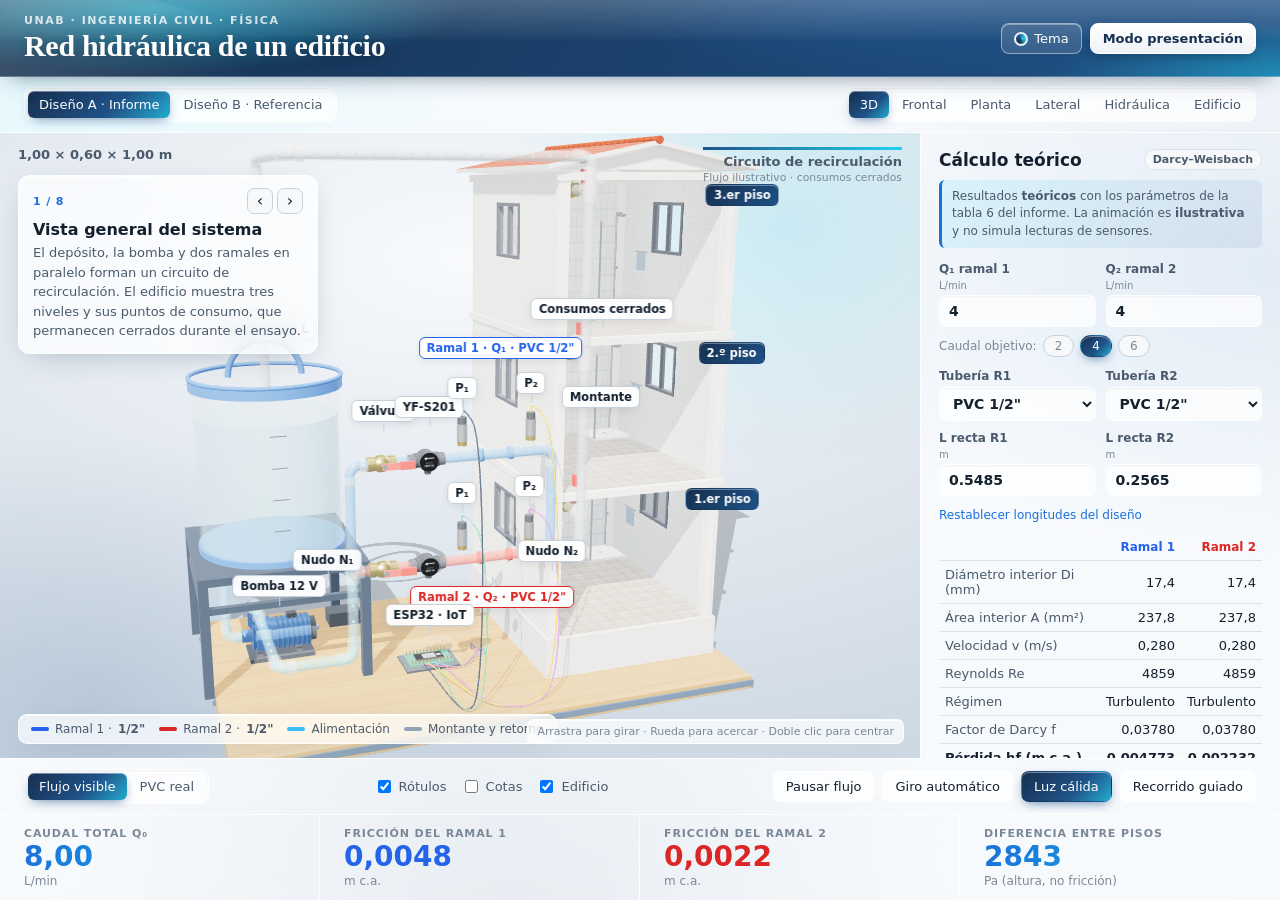
==== maqueta-hidraulica/index.html @ 1592d92a "Maqueta hidráulica 3D: red de edificio con dos ramales, paletas y modo presentación Co-Authored-By: " ====
<!doctype html>
<html lang="es" data-theme="light" data-palette="azul">
<head>
<meta charset="utf-8">
<meta name="viewport" content="width=device-width, initial-scale=1">
<title>Red hidráulica del edificio</title>
<meta name="description" content="Maqueta 3D interactiva de una red hidráulica de edificio de tres pisos con monitoreo IoT de presión y caudal. Proyecto de Física, Ingeniería Civil, Universidad Nacional de Barranca.">
<style>:root{
  --navy:#16304f; --navy-2:#1f3f66; --ink:#14202e; --ink-2:#4a5a6c; --ink-3:#7b8898;
  --bg:#eef2f6; --surface:#ffffff; --surface-2:#f6f8fa; --line:#dbe2ea; --line-2:#c7d1dc;
  --accent:#1d6fd8; --r1:#2563eb; --r2:#dc2626; --al:#38bdf8; --rt:#94a3b8;
  --warn:#b45309; --warn-bg:#fff4e0; --ok:#15803d;
  --stage-a:#f7f9fb; --stage-b:#dfe7ef;
  --label-bg:rgba(255,255,255,.94); --label-ink:#14202e; --shadow:0 6px 22px rgba(20,32,46,.10);
  --font: "Segoe UI", system-ui, -apple-system, Roboto, "Helvetica Neue", Arial, sans-serif;
  --serif: Georgia, "Times New Roman", serif;
}
:root[data-theme="dark"]{
  --navy:#0b1729; --navy-2:#132640; --ink:#e7eef6; --ink-2:#a9b8c8; --ink-3:#7d8ea2;
  --bg:#0c1420; --surface:#121d2c; --surface-2:#0f1926; --line:#22324a; --line-2:#2d4060;
  --accent:#5aa2ff; --r1:#4f8dff; --r2:#ff5a5f; --al:#5fd0ff; --rt:#9fb0c4;
  --warn:#fbbf24; --warn-bg:#2a2210; --ok:#4ade80;
  --stage-a:#1a2a40; --stage-b:#070d16;
  --label-bg:rgba(15,25,38,.92); --label-ink:#e7eef6; --shadow:0 6px 22px rgba(0,0,0,.45);
}
/* Paletas: p1/p2 = degradado del encabezado; pa/pd = acento en claro/oscuro */
:root{--p1:#16304f;--p2:#1f5288;--p3:#22d3ee;--pa:#1d6fd8;--pd:#5aa2ff}
:root[data-palette="oceano"]{--p3:#2dd4bf;--p1:#0b3a5b;--p2:#0e7f95;--pa:#0e7490;--pd:#38c6dd}
:root[data-palette="glaciar"]{--p3:#67e8f9;--p1:#1e3a8a;--p2:#0ea5e9;--pa:#0284c7;--pd:#7dd3fc}
:root[data-palette="indigo"]{--p3:#a855f7;--p1:#1e1b4b;--p2:#4f46e5;--pa:#4f46e5;--pd:#a5b4fc}
:root[data-palette="morado"]{--p3:#ec4899;--p1:#3b0764;--p2:#7e22ce;--pa:#7e22ce;--pd:#d8b4fe}
:root[data-palette="rosado"]{--p3:#fb7185;--p1:#831843;--p2:#db2777;--pa:#db2777;--pd:#f9a8d4}
:root[data-palette="carmesi"]{--p3:#f97316;--p1:#5f0f1a;--p2:#c0263d;--pa:#be123c;--pd:#fb7185}
:root[data-palette="grafito"]{--p3:#94a3b8;--p1:#1f2937;--p2:#475569;--pa:#475569;--pd:#cbd5e1}
:root{--navy:var(--p1);--navy-2:var(--p1);--accent:var(--pa);--hdr:linear-gradient(115deg,var(--p1) 0%,var(--p2) 100%);
  --stage-a:#f8fafc;--stage-b:color-mix(in srgb,var(--p2) 13%,#e6ebf0)}
:root[data-theme="dark"]{--navy:color-mix(in srgb,var(--p1) 70%,#050a12);--navy-2:color-mix(in srgb,var(--p2) 55%,#0b1424);--accent:var(--pd);
  --hdr:linear-gradient(115deg,color-mix(in srgb,var(--p1) 75%,#04080f) 0%,color-mix(in srgb,var(--p2) 55%,#04080f) 100%);
  --stage-a:color-mix(in srgb,var(--p2) 22%,#16233a);--stage-b:#060b14}
.top{background:var(--hdr)!important}
.theme-wrap{position:relative}
.sw-dot{width:14px;height:14px;border-radius:50%;background:var(--hdr);border:2px solid #fff;display:inline-block}
.theme-pop{position:absolute;right:0;top:calc(100% + 8px);width:290px;background:var(--surface);color:var(--ink);border:1px solid var(--line);border-radius:12px;padding:12px;box-shadow:var(--shadow);z-index:50}
.theme-pop[hidden]{display:none}
.tp-title{font-size:11px;font-weight:700;letter-spacing:.08em;text-transform:uppercase;color:var(--ink-3);margin:2px 0 6px}
.theme-pop .seg{margin-bottom:12px}
.pal-grid{display:grid;grid-template-columns:1fr 1fr;gap:6px}
.pal-grid button{display:flex;align-items:center;gap:8px;border:1px solid var(--line);background:var(--surface-2);border-radius:8px;padding:6px 8px;font-size:12.5px;text-align:left;color:var(--ink)}
.pal-grid button.on{border-color:var(--accent);box-shadow:0 0 0 1px var(--accent)}
.pal-grid i{width:22px;height:22px;border-radius:50%;flex:none}
.pal-grid [data-pal=azul] i{background:linear-gradient(135deg,#16304f,#1f5288)}
.pal-grid [data-pal=oceano] i{background:linear-gradient(135deg,#0b3a5b,#0e7f95)}
.pal-grid [data-pal=glaciar] i{background:linear-gradient(135deg,#1e3a8a,#0ea5e9)}
.pal-grid [data-pal=indigo] i{background:linear-gradient(135deg,#1e1b4b,#4f46e5)}
.pal-grid [data-pal=morado] i{background:linear-gradient(135deg,#3b0764,#7e22ce)}
.pal-grid [data-pal=rosado] i{background:linear-gradient(135deg,#831843,#db2777)}
.pal-grid [data-pal=carmesi] i{background:linear-gradient(135deg,#5f0f1a,#c0263d)}
.pal-grid [data-pal=grafito] i{background:linear-gradient(135deg,#1f2937,#475569)}
/* barra flotante del modo presentación */
.pbar{display:none;position:absolute;left:50%;bottom:16px;transform:translateX(-50%);z-index:6;background:var(--label-bg);border:1px solid var(--line);border-radius:12px;padding:6px;gap:4px;align-items:center;box-shadow:var(--shadow);backdrop-filter:blur(6px);white-space:nowrap}
.pbar button{border:0;background:transparent;border-radius:8px;padding:7px 11px;font-size:13.5px;font-weight:600;color:var(--ink-2)}
.pbar button:hover{background:var(--surface-2)}
.pbar button.on{background:var(--navy-2);color:#fff}
.pdiv{width:1px;height:22px;background:var(--line-2);margin:0 4px}
.pstat{font-size:13px;color:var(--ink-2);padding:0 6px} .pstat b{color:var(--accent);font-variant-numeric:tabular-nums}
.pstat.r1 b{color:var(--r1)} .pstat.r2 b{color:var(--r2)}
*{box-sizing:border-box}
html,body{margin:0;height:100%}
body{background:var(--bg);color:var(--ink);font-family:var(--font);font-size:14px;
  display:grid;grid-template-rows:auto auto 1fr auto auto;min-height:100vh;overflow-x:hidden}
button{font:inherit;color:inherit;cursor:pointer}
.top{background:var(--navy);color:#fff;display:flex;align-items:center;justify-content:space-between;padding:14px 24px;gap:12px}
.kicker{font-size:11px;letter-spacing:.14em;text-transform:uppercase;opacity:.8;font-weight:600}
.top h1{margin:2px 0 0;font-family:var(--serif);font-weight:600;font-size:clamp(20px,2.6vw,30px);letter-spacing:-.01em}
.top-actions{display:flex;gap:8px;align-items:center}
.btn{border:1px solid var(--line-2);background:var(--surface);border-radius:8px;padding:7px 12px;font-size:13px;font-weight:500;display:inline-flex;gap:6px;align-items:center;white-space:nowrap}
.btn:hover{border-color:var(--accent)}
.btn.on{background:var(--navy-2);color:#fff;border-color:var(--navy-2)}
.btn.light{background:#fff;color:var(--navy);border-color:#fff;font-weight:600}
.btn.ghost{background:transparent;color:#fff;border-color:rgba(255,255,255,.35)}
.ico{width:16px;height:16px;fill:none;stroke:currentColor;stroke-width:1.8;stroke-linecap:round}
:root[data-theme="light"] .ico.moon{display:none} :root[data-theme="dark"] .ico.sun{display:none}
.bar{display:flex;justify-content:space-between;align-items:center;gap:12px;padding:10px 24px;background:var(--surface);border-bottom:1px solid var(--line);flex-wrap:wrap}
.seg{display:inline-flex;background:var(--surface-2);border:1px solid var(--line);border-radius:9px;padding:3px;gap:2px;flex-wrap:wrap}
.seg button{border:0;background:transparent;padding:6px 11px;border-radius:6px;font-size:13px;color:var(--ink-2);font-weight:500}
.seg button.on{background:var(--navy-2);color:#fff;box-shadow:0 1px 3px rgba(0,0,0,.15)}
:root[data-theme="dark"] .seg button.on{background:var(--accent);color:#06101d}
.layout{display:grid;grid-template-columns:1fr 360px;min-height:0}
.stage{position:relative;min-height:520px;background:radial-gradient(120% 90% at 50% 20%,var(--stage-a),var(--stage-b));overflow:hidden}
.stage canvas{display:block;width:100%;height:100%;position:absolute;inset:0}
.dims{position:absolute;left:18px;top:14px;font-weight:600;font-size:13px;color:var(--ink-2);z-index:3}
.tour{position:absolute;left:18px;top:42px;width:300px;background:var(--surface);border:1px solid var(--line);border-radius:12px;padding:12px 14px;box-shadow:var(--shadow);z-index:4}
.tour.hidden{display:none}
.tour-head{display:flex;justify-content:space-between;align-items:center}
.tour-step{font-size:11px;font-weight:700;letter-spacing:.08em;color:var(--accent)}
.tour-nav{display:flex;gap:4px}
.icon-btn{width:26px;height:26px;border-radius:7px;border:1px solid var(--line-2);background:var(--surface-2);font-size:16px;line-height:1}
.tour h3{margin:6px 0 4px;font-size:16px;color:var(--ink)}
.tour p{margin:0;color:var(--ink-2);font-size:13px;line-height:1.5}
.legend{position:absolute;left:18px;bottom:14px;display:flex;gap:14px;flex-wrap:wrap;background:var(--label-bg);border:1px solid var(--line);padding:7px 12px;border-radius:9px;font-size:12px;color:var(--ink-2);z-index:3}
.legend span{display:inline-flex;align-items:center;gap:6px}
.sw{width:18px;height:4px;border-radius:2px;display:inline-block}
.sw.r1{background:var(--r1)} .sw.r2{background:var(--r2)} .sw.al{background:var(--al)} .sw.rt{background:var(--rt)}
.hint{position:absolute;right:16px;bottom:14px;font-size:11px;color:var(--ink-3);background:var(--label-bg);padding:5px 9px;border-radius:7px;border:1px solid var(--line);z-index:3}
.flowtag{position:absolute;right:18px;top:14px;text-align:right;font-weight:600;font-size:13px;color:var(--ink-2);z-index:3;border-top:3px solid var(--al);padding-top:4px}
.flowtag small{font-weight:400;color:var(--ink-3)}
.labels{position:absolute;inset:0;pointer-events:none;z-index:2}
.lab{position:absolute;transform:translate(-50%,-100%);background:var(--label-bg);color:var(--label-ink);border:1px solid var(--line-2);border-radius:6px;padding:3px 7px;font-size:11.5px;font-weight:600;white-space:nowrap;box-shadow:0 2px 8px rgba(0,0,0,.08);transition:opacity .2s}
.lab::after{content:"";position:absolute;left:50%;top:100%;width:1px;height:10px;background:var(--line-2)}
.lab.below{transform:translate(-50%,0)}
.lab.below::after{top:auto;bottom:100%}
.lab.r1{border-color:var(--r1);color:var(--r1)} .lab.r2{border-color:var(--r2);color:var(--r2)}
.lab.floor{background:var(--navy-2);color:#fff;border-color:var(--navy-2);transform:translate(-50%,-50%)}
.lab.floor::after,.lab.cota::after{display:none}
.lab.cota{background:transparent;border:0;box-shadow:none;color:var(--ink);font-weight:700;transform:translate(-50%,-50%);text-shadow:0 0 3px var(--stage-a),0 0 3px var(--stage-a)}
.lab.hi{outline:2px solid var(--accent);outline-offset:2px;z-index:5}
.labels.off .lab:not(.cota){opacity:0}
.panel{background:var(--surface);border-left:1px solid var(--line);padding:16px 18px;overflow:auto;max-height:calc(100vh - 120px)}
.panel-head{display:flex;justify-content:space-between;align-items:center}
.panel h2{margin:0;font-size:17px}
.badge{font-size:11px;font-weight:700;background:var(--surface-2);border:1px solid var(--line);padding:3px 8px;border-radius:20px;color:var(--ink-2)}
.disclaimer{font-size:12px;color:var(--ink-2);background:var(--surface-2);border-left:3px solid var(--accent);padding:8px 10px;border-radius:6px;margin:10px 0 14px;line-height:1.45}
.field-row{display:grid;grid-template-columns:1fr 1fr;gap:10px;margin-bottom:10px}
.field-row label{display:flex;flex-direction:column;gap:4px;font-size:12px;font-weight:600;color:var(--ink-2)}
.field-row small{font-weight:400;color:var(--ink-3)}
input[type=number],select{font:inherit;font-size:14px;padding:7px 9px;border-radius:7px;border:1px solid var(--line-2);background:var(--surface-2);color:var(--ink);width:100%}
.chips{display:flex;gap:6px;align-items:center;margin:-2px 0 12px;font-size:12px;color:var(--ink-3);flex-wrap:wrap}
.chips button{border:1px solid var(--line-2);background:var(--surface-2);border-radius:20px;padding:3px 11px;font-size:12px}
.chips button.on{background:var(--navy-2);color:#fff;border-color:var(--navy-2)}
.linkbtn{border:0;background:none;color:var(--accent);font-size:12px;padding:0;margin:-2px 0 12px}
table.res{width:100%;border-collapse:collapse;font-size:13px;font-variant-numeric:tabular-nums}
table.res th,table.res td{padding:6px 6px;border-bottom:1px solid var(--line);text-align:right}
table.res th:first-child,table.res td:first-child{text-align:left;color:var(--ink-2);font-weight:500}
table.res thead th{font-size:12px}
.c-r1{color:var(--r1)} .c-r2{color:var(--r2)}
table.res tr.key td{font-weight:700;color:var(--ink)}
table.res tr.key td:first-child{color:var(--ink)}
.notes{margin-top:10px;display:flex;flex-direction:column;gap:6px}
.note{font-size:12px;line-height:1.45;padding:7px 9px;border-radius:7px;background:var(--surface-2);color:var(--ink-2)}
.note.warn{background:var(--warn-bg);color:var(--warn)}
.assume{margin-top:12px;font-size:12px;color:var(--ink-2)}
.assume summary{cursor:pointer;font-weight:600}
.assume ul{padding-left:18px;line-height:1.5}
.controls{display:flex;justify-content:space-between;align-items:center;gap:12px;padding:10px 24px;background:var(--surface);border-top:1px solid var(--line);flex-wrap:wrap}
.checks{display:flex;gap:14px;font-size:13px;color:var(--ink-2)}
.checks label{display:flex;align-items:center;gap:5px;cursor:pointer}
.btns{display:flex;gap:8px;flex-wrap:wrap}
.stats{display:grid;grid-template-columns:repeat(4,1fr);background:var(--surface);border-top:1px solid var(--line)}
.stat{padding:12px 24px;border-right:1px solid var(--line);display:flex;flex-direction:column}
.stat:last-child{border-right:0}
.stat .k{font-size:11px;letter-spacing:.08em;text-transform:uppercase;color:var(--ink-3);font-weight:600}
.stat .v{font-size:28px;font-weight:600;color:var(--accent);font-variant-numeric:tabular-nums;line-height:1.2}
.stat .v.r1{color:var(--r1)} .stat .v.r2{color:var(--r2)}
.stat .u{font-size:12px;color:var(--ink-3)}
/* Presentación: el 3D ocupa toda la pantalla bajo un encabezado delgado */
body.present{grid-template-rows:auto 1fr;height:100vh;min-height:0;overflow:hidden}
body.present .bar,body.present .panel,body.present .controls,body.present .stats,body.present .hint,body.present .dims{display:none}
body.present .top{padding:8px 20px}
body.present .top h1{font-size:20px}
body.present .layout{grid-template-columns:1fr;min-height:0;height:100%}
body.present .stage{min-height:0;height:100%}
body.present .pbar{display:flex}
body.present .legend{bottom:auto;top:14px;left:auto;right:18px;flex-direction:column;gap:6px}
body.present .flowtag{display:none}
body.present .tour{width:380px;top:16px}
body.present .tour h3{font-size:20px} body.present .tour p{font-size:15px}
body.present .lab{font-size:13px}
@media (max-width:980px){
  .layout{grid-template-columns:1fr}
  .stage{min-height:62vh}
  .panel{border-left:0;border-top:1px solid var(--line);max-height:none}
  .stats{grid-template-columns:repeat(2,1fr)}
  .stat:nth-child(2){border-right:0}
}
@media (max-width:900px){ body.present .pstat{display:none} }
@media (max-width:600px){
  body.present .pbar{left:16px;right:16px;transform:none;overflow-x:auto}
  body.present .legend{display:none}
  .theme-pop{right:-80px;width:270px}
  .top,.bar,.controls{padding-left:16px;padding-right:16px}
  .top{flex-wrap:wrap}
  .lbl-theme{display:none}
  .tour{width:auto;right:16px;left:16px;top:38px}
  .tour p{font-size:12px}
  .hint,.flowtag{display:none}
  .legend{left:16px;right:16px;gap:8px}
  .stat{padding:10px 16px}
  .stat .v{font-size:22px}
  .seg button{padding:6px 8px}
}

/* ===== Acabado brillante tipo vidrio ===== */
:root{--glass:rgba(255,255,255,.58);--glass-2:rgba(255,255,255,.72);--glass-line:rgba(255,255,255,.75);--glass-hi:inset 0 1px 0 rgba(255,255,255,.85),0 8px 30px -12px color-mix(in srgb,var(--p1) 35%,transparent)}
:root[data-theme="dark"]{--glass:rgba(16,26,42,.55);--glass-2:rgba(20,32,52,.7);--glass-line:rgba(255,255,255,.10);--glass-hi:inset 0 1px 0 rgba(255,255,255,.09),0 10px 34px -14px rgba(0,0,0,.7)}
body{background:
  radial-gradient(60% 50% at 0% 0%,color-mix(in srgb,var(--p3) 22%,transparent),transparent 70%),
  radial-gradient(55% 45% at 100% 30%,color-mix(in srgb,var(--p2) 22%,transparent),transparent 70%),
  radial-gradient(50% 50% at 40% 100%,color-mix(in srgb,var(--p1) 16%,transparent),transparent 70%),
  var(--bg);background-attachment:fixed}
.top{position:relative;z-index:20;background:
  radial-gradient(40% 140% at 12% 10%,color-mix(in srgb,var(--p3) 60%,transparent),transparent 60%),
  radial-gradient(35% 160% at 70% 0%,color-mix(in srgb,var(--p2) 90%,transparent),transparent 65%),
  radial-gradient(30% 120% at 100% 100%,color-mix(in srgb,var(--p3) 45%,transparent),transparent 60%),
  linear-gradient(115deg,var(--p1),var(--p2))!important;
  box-shadow:inset 0 -1px 0 rgba(255,255,255,.25),0 6px 24px -10px color-mix(in srgb,var(--p1) 70%,transparent)}
.top-fx{position:absolute;inset:0;overflow:hidden;pointer-events:none;z-index:0}
.top-fx::before{content:"";position:absolute;inset:0;background:linear-gradient(180deg,rgba(255,255,255,.22),rgba(255,255,255,.04) 48%,transparent 52%);pointer-events:none}
.top-fx::after{content:"";position:absolute;top:-60%;left:-20%;width:40%;height:220%;background:linear-gradient(90deg,transparent,rgba(255,255,255,.16),transparent);transform:rotate(18deg);animation:sheen 9s ease-in-out infinite;pointer-events:none}
@keyframes sheen{0%,70%{left:-30%}100%{left:120%}}
@media (prefers-reduced-motion:reduce){.top-fx::after{animation:none;display:none}}
.top>*:not(.top-fx){position:relative;z-index:1}
.top h1{text-shadow:0 2px 12px rgba(0,0,0,.25)}
.btn.ghost{background:rgba(255,255,255,.12);border-color:rgba(255,255,255,.45);backdrop-filter:blur(8px);box-shadow:inset 0 1px 0 rgba(255,255,255,.35)}
.btn.light{background:linear-gradient(180deg,#fff,#eef2f7);box-shadow:inset 0 1px 0 #fff,0 4px 14px -4px rgba(0,0,0,.35);color:var(--p1)}
.bar,.controls,.stats,.panel{background:var(--glass)!important;backdrop-filter:blur(18px) saturate(170%);-webkit-backdrop-filter:blur(18px) saturate(170%);border-color:var(--glass-line)!important}
.stat{border-color:var(--glass-line)!important}
.seg{background:var(--glass-2);border-color:var(--glass-line);box-shadow:inset 0 1px 2px rgba(0,0,0,.06)}
.seg button.on,.btn.on,.chips button.on,.pbar button.on,:root[data-theme="dark"] .seg button.on{
  background:linear-gradient(135deg,var(--p1),var(--p2) 60%,color-mix(in srgb,var(--p3) 70%,var(--p2)));color:#fff;border-color:transparent;
  box-shadow:inset 0 1px 0 rgba(255,255,255,.4),0 4px 12px -4px color-mix(in srgb,var(--p2) 80%,transparent)}
.btn{background:var(--glass-2);border-color:var(--glass-line);box-shadow:inset 0 1px 0 rgba(255,255,255,.6)}
:root[data-theme="dark"] .btn{box-shadow:inset 0 1px 0 rgba(255,255,255,.08)}
.btn:hover{border-color:var(--accent)}
.stage{background:
  radial-gradient(45% 55% at 85% 15%,color-mix(in srgb,var(--p3) 16%,transparent),transparent 70%),
  radial-gradient(50% 60% at 10% 90%,color-mix(in srgb,var(--p2) 14%,transparent),transparent 70%),
  radial-gradient(120% 90% at 50% 20%,var(--stage-a),var(--stage-b))}
.tour,.legend,.hint,.pbar,.theme-pop{background:var(--glass-2)!important;backdrop-filter:blur(16px) saturate(170%);-webkit-backdrop-filter:blur(16px) saturate(170%);border-color:var(--glass-line)!important;box-shadow:var(--glass-hi)}
.lab{backdrop-filter:blur(8px);-webkit-backdrop-filter:blur(8px)}
.lab.floor{background:linear-gradient(135deg,var(--p1),var(--p2));border-color:transparent;box-shadow:inset 0 1px 0 rgba(255,255,255,.35)}
.disclaimer{background:linear-gradient(135deg,color-mix(in srgb,var(--p3) 12%,transparent),color-mix(in srgb,var(--p2) 8%,transparent));border-left-color:var(--accent)}
.stat .v:not(.r1):not(.r2){background:linear-gradient(120deg,var(--accent),color-mix(in srgb,var(--p3) 85%,var(--accent)));-webkit-background-clip:text;background-clip:text;color:transparent}
.flowtag{border-top:3px solid transparent;border-image:linear-gradient(90deg,var(--p2),var(--p3)) 1}
input[type=number],select{background:var(--glass-2);border-color:var(--glass-line);box-shadow:inset 0 1px 2px rgba(0,0,0,.05)}
input[type=number]:focus,select:focus{outline:2px solid color-mix(in srgb,var(--accent) 60%,transparent);outline-offset:1px}
.sw-dot{background:conic-gradient(from 200deg,var(--p1),var(--p2),var(--p3),var(--p1));border-color:rgba(255,255,255,.9)}
.pal-grid i{box-shadow:inset 0 2px 3px rgba(255,255,255,.45),0 2px 6px rgba(0,0,0,.2)}
.pal-grid [data-pal=azul] i{background:linear-gradient(135deg,#16304f,#1f5288 55%,#22d3ee)}
.pal-grid [data-pal=oceano] i{background:linear-gradient(135deg,#0b3a5b,#0e7f95 55%,#2dd4bf)}
.pal-grid [data-pal=glaciar] i{background:linear-gradient(135deg,#1e3a8a,#0ea5e9 55%,#67e8f9)}
.pal-grid [data-pal=indigo] i{background:linear-gradient(135deg,#1e1b4b,#4f46e5 55%,#a855f7)}
.pal-grid [data-pal=morado] i{background:linear-gradient(135deg,#3b0764,#7e22ce 55%,#ec4899)}
.pal-grid [data-pal=rosado] i{background:linear-gradient(135deg,#831843,#db2777 55%,#fb7185)}
.pal-grid [data-pal=carmesi] i{background:linear-gradient(135deg,#5f0f1a,#c0263d 55%,#f97316)}
.pal-grid [data-pal=grafito] i{background:linear-gradient(135deg,#1f2937,#475569 55%,#94a3b8)}
</style>
</head>
<body>
<header class="top">
  <div class="top-fx"></div>
  <div class="brand">
    <div class="kicker">UNAB · Ingeniería Civil · Física</div>
    <h1>Red hidráulica de un edificio</h1>
  </div>
  <div class="top-actions">
    <div class="theme-wrap">
      <button id="btnTheme" class="btn ghost" aria-haspopup="true" aria-expanded="false" title="Tema y paleta de colores">
        <span class="sw-dot"></span><span class="lbl-theme">Tema</span>
      </button>
      <div class="theme-pop" id="themePop" hidden>
        <div class="tp-title">Modo</div>
        <div class="seg" id="segTheme">
          <button data-theme="light">Claro</button>
          <button data-theme="dark">Oscuro</button>
        </div>
        <div class="tp-title">Paleta de colores</div>
        <div class="pal-grid" id="palGrid">
          <button data-pal="azul"><i></i>Azul marino</button>
          <button data-pal="oceano"><i></i>Océano</button>
          <button data-pal="glaciar"><i></i>Glaciar</button>
          <button data-pal="indigo"><i></i>Índigo</button>
          <button data-pal="morado"><i></i>Morado</button>
          <button data-pal="rosado"><i></i>Rosado</button>
          <button data-pal="carmesi"><i></i>Carmesí</button>
          <button data-pal="grafito"><i></i>Grafito</button>
        </div>
      </div>
    </div>
    <button id="btnPresent" class="btn light">Modo presentación</button>
  </div>
</header>

<nav class="bar">
  <div class="seg" id="segDesign" role="tablist" aria-label="Diseño">
    <button data-design="A" class="on" title="Diseño del informe: ramales horizontales">Diseño A · Informe</button>
    <button data-design="B" title="Diseño de la imagen de referencia: ramales verticales">Diseño B · Referencia</button>
  </div>
  <div class="seg" id="segView" aria-label="Vistas">
    <button data-view="iso" class="on">3D</button>
    <button data-view="front">Frontal</button>
    <button data-view="top">Planta</button>
    <button data-view="side">Lateral</button>
    <button data-view="hyd">Hidráulica</button>
    <button data-view="bld">Edificio</button>
  </div>
</nav>

<main class="layout">
  <section class="stage" id="stage">
    <div class="dims" id="dims">1,00 × 0,60 × 1,00 m</div>
    <div class="tour" id="tour">
      <div class="tour-head">
        <span class="tour-step" id="tourStep">1 / 8</span>
        <div class="tour-nav">
          <button id="tourPrev" class="icon-btn" aria-label="Anterior">‹</button>
          <button id="tourNext" class="icon-btn" aria-label="Siguiente">›</button>
        </div>
      </div>
      <h3 id="tourTitle">Vista general</h3>
      <p id="tourText"></p>
    </div>
    <div class="legend" id="legend">
      <span><i class="sw r1"></i>Ramal 1 · <b id="lgR1">1/2"</b></span>
      <span><i class="sw r2"></i>Ramal 2 · <b id="lgR2">1/2"</b></span>
      <span><i class="sw al"></i>Alimentación</span>
      <span><i class="sw rt"></i>Montante y retorno</span>
    </div>
    <div class="hint">Arrastra para girar · Rueda para acercar · Doble clic para centrar</div>
    <div class="pbar" id="pbar">
      <button data-pv="iso">3D</button><button data-pv="hyd">Hidráulica</button><button data-pv="bld">Edificio</button>
      <span class="pdiv"></span>
      <button data-pc="btnPause" id="pPause">Pausar</button><button data-pc="btnRotate" id="pRotate">Giro</button><button data-pc="mode" id="pMode">PVC real</button>
      <span class="pdiv"></span>
      <span class="pstat">Q₀ <b id="pQ0">8,00</b> L/min</span><span class="pstat r1">hf R1 <b id="pH1">0,0048</b> m</span><span class="pstat r2">hf R2 <b id="pH2">0,0022</b> m</span>
    </div>
    <div class="labels" id="labels"></div>
    <div class="flowtag" id="flowtag">Circuito de recirculación<br><small>Flujo ilustrativo · consumos cerrados</small></div>
  </section>

  <aside class="panel" id="panel">
    <div class="panel-head">
      <h2>Cálculo teórico</h2>
      <span class="badge">Darcy–Weisbach</span>
    </div>
    <p class="disclaimer">Resultados <b>teóricos</b> con los parámetros de la tabla 6 del informe. La animación es <b>ilustrativa</b> y no simula lecturas de sensores.</p>

    <div class="field-row">
      <label>Q₁ ramal 1 <small>L/min</small><input type="number" id="inQ1" min="0" max="30" step="0.5" value="4"></label>
      <label>Q₂ ramal 2 <small>L/min</small><input type="number" id="inQ2" min="0" max="30" step="0.5" value="4"></label>
    </div>
    <div class="chips" id="chipsQ">
      <span>Caudal objetivo:</span>
      <button data-q="2">2</button><button data-q="4" class="on">4</button><button data-q="6">6</button>
    </div>

    <div class="field-row">
      <label>Tubería R1
        <select id="selD1"><option value="1/2">PVC 1/2"</option><option value="3/4">PVC 3/4"</option><option value="1">PVC 1"</option></select>
      </label>
      <label>Tubería R2
        <select id="selD2"><option value="1/2">PVC 1/2"</option><option value="3/4">PVC 3/4"</option><option value="1">PVC 1"</option></select>
      </label>
    </div>
    <div class="field-row">
      <label>L recta R1 <small>m</small><input type="number" id="inL1" min="0" step="0.0005" value="0.5485"></label>
      <label>L recta R2 <small>m</small><input type="number" id="inL2" min="0" step="0.0005" value="0.2565"></label>
    </div>
    <button class="linkbtn" id="btnResetL">Restablecer longitudes del diseño</button>

    <table class="res" id="resTable">
      <thead><tr><th></th><th class="c-r1">Ramal 1</th><th class="c-r2">Ramal 2</th></tr></thead>
      <tbody></tbody>
    </table>
    <div class="notes" id="notes"></div>

    <details class="assume">
      <summary>Supuestos del cálculo</summary>
      <ul>
        <li>Agua a 20 °C: ρ = 998,2 kg/m³, ν = 1,004 × 10⁻⁶ m²/s, g = 9,81 m/s².</li>
        <li>PVC clase 10: Di = De − 2e (1/2" = 17,4 mm; 3/4" = 22,9 mm; 1" = 29,4 mm). Provisional: medir el tubo comprado.</li>
        <li>Rugosidad absoluta ε = 0,0015 mm. f por Colebrook en régimen turbulento y 64/Re en laminar.</li>
        <li>Entre Re = 2300 y 4000 no se asigna un valor único de f (transición).</li>
        <li>Solo tramos rectos de PVC. Codos, tees, válvulas y caudalímetros añaden pérdidas locales que se tratarán con K.</li>
        <li>Los caudales son datos ingresados: el modelo no predice todavía el reparto entre ramales.</li>
      </ul>
    </details>
  </aside>
</main>

<footer class="controls" id="controls">
  <div class="seg" id="segMode">
    <button data-mode="glass" class="on">Flujo visible</button>
    <button data-mode="pvc">PVC real</button>
  </div>
  <div class="checks">
    <label><input type="checkbox" id="ckLabels" checked> Rótulos</label>
    <label><input type="checkbox" id="ckCotas"> Cotas</label>
    <label><input type="checkbox" id="ckBuilding" checked> Edificio</label>
  </div>
  <div class="btns">
    <button class="btn" id="btnPause">Pausar flujo</button>
    <button class="btn" id="btnRotate">Giro automático</button>
    <button class="btn on" id="btnLight">Luz cálida</button>
    <button class="btn" id="btnTour">Recorrido guiado</button>
  </div>
</footer>

<section class="stats" id="stats">
  <div class="stat"><span class="k">Caudal total Q₀</span><span class="v" id="stQ0">8,00</span><span class="u">L/min</span></div>
  <div class="stat"><span class="k">Fricción del ramal 1</span><span class="v r1" id="stH1">0,0048</span><span class="u">m c.a.</span></div>
  <div class="stat"><span class="k">Fricción del ramal 2</span><span class="v r2" id="stH2">0,0022</span><span class="u">m c.a.</span></div>
  <div class="stat"><span class="k">Diferencia entre pisos</span><span class="v" id="stHid">2843</span><span class="u">Pa (altura, no fricción)</span></div>
</section>

<script>/**
 * @license
 * Copyright 2010-2021 Three.js Authors
 * SPDX-License-Identifier: MIT
 */
!function(t,e){"object"==typeof exports&&"undefined"!=typeof module?e(exports):"function"==typeof define&&define.amd?define(["exports"],e):e((t="undefined"!=typeof globalThis?globalThis:t||self).THREE={})}(this,(function(t){"use strict";const e="128",n=100,i=300,r=301,s=302,a=303,o=304,l=306,c=307,h=1e3,u=1001,d=1002,p=1003,m=1004,f=1005,g=1006,v=1007,y=1008,x=1009,_=1012,w=1014,b=1015,M=1016,S=1020,T=1022,E=1023,A=1026,L=1027,R=33776,C=33777,P=33778,D=33779,I=35840,N=35841,B=35842,z=35843,F=37492,O=37496,H=2300,G=2301,U=2302,k=2400,V=2401,W=2402,j=2500,q=2501,X=3e3,Y=3001,Z=3007,J=3002,Q=3004,K=3005,$=3006,tt=7680,et=35044,nt=35048,it="300 es";class rt{addEventListener(t,e){void 0===this._listeners&&(this._listeners={});const n=this._listeners;void 0===n[t]&&(n[t]=[]),-1===n[t].indexOf(e)&&n[t].push(e)}hasEventListener(t,e){if(void 0===this._listeners)return!1;const n=this._listeners;return void 0!==n[t]&&-1!==n[t].indexOf(e)}removeEventListener(t,e){if(void 0===this._listeners)return;const n=this._listeners[t];if(void 0!==n){const t=n.indexOf(e);-1!==t&&n.splice(t,1)}}dispatchEvent(t){if(void 0===this._listeners)return;const e=this._listeners[t.type];if(void 0!==e){t.target=this;const n=e.slice(0);for(let e=0,i=n.length;e<i;e++)n[e].call(this,t);t.target=null}}}const st=[];for(let t=0;t<256;t++)st[t]=(t<16?"0":"")+t.toString(16);let at=1234567;const ot=Math.PI/180,lt=180/Math.PI;function ct(){const t=4294967295*Math.random()|0,e=4294967295*Math.random()|0,n=4294967295*Math.random()|0,i=4294967295*Math.random()|0;return(st[255&t]+st[t>>8&255]+st[t>>16&255]+st[t>>24&255]+"-"+st[255&e]+st[e>>8&255]+"-"+st[e>>16&15|64]+st[e>>24&255]+"-"+st[63&n|128]+st[n>>8&255]+"-"+st[n>>16&255]+st[n>>24&255]+st[255&i]+st[i>>8&255]+st[i>>16&255]+st[i>>24&255]).toUpperCase()}function ht(t,e,n){return Math.max(e,Math.min(n,t))}function ut(t,e){return(t%e+e)%e}function dt(t,e,n){return(1-n)*t+n*e}function pt(t){return 0==(t&t-1)&&0!==t}function mt(t){return Math.pow(2,Math.ceil(Math.log(t)/Math.LN2))}function ft(t){return Math.pow(2,Math.floor(Math.log(t)/Math.LN2))}var gt=Object.freeze({__proto__:null,DEG2RAD:ot,RAD2DEG:lt,generateUUID:ct,clamp:ht,euclideanModulo:ut,mapLinear:function(t,e,n,i,r){return i+(t-e)*(r-i)/(n-e)},inverseLerp:function(t,e,n){return t!==e?(n-t)/(e-t):0},lerp:dt,damp:function(t,e,n,i){return dt(t,e,1-Math.exp(-n*i))},pingpong:function(t,e=1){return e-Math.abs(ut(t,2*e)-e)},smoothstep:function(t,e,n){return t<=e?0:t>=n?1:(t=(t-e)/(n-e))*t*(3-2*t)},smootherstep:function(t,e,n){return t<=e?0:t>=n?1:(t=(t-e)/(n-e))*t*t*(t*(6*t-15)+10)},randInt:function(t,e){return t+Math.floor(Math.random()*(e-t+1))},randFloat:function(t,e){return t+Math.random()*(e-t)},randFloatSpread:function(t){return t*(.5-Math.random())},seededRandom:function(t){return void 0!==t&&(at=t%2147483647),at=16807*at%2147483647,(at-1)/2147483646},degToRad:function(t){return t*ot},radToDeg:function(t){return t*lt},isPowerOfTwo:pt,ceilPowerOfTwo:mt,floorPowerOfTwo:ft,setQuaternionFromProperEuler:function(t,e,n,i,r){const s=Math.cos,a=Math.sin,o=s(n/2),l=a(n/2),c=s((e+i)/2),h=a((e+i)/2),u=s((e-i)/2),d=a((e-i)/2),p=s((i-e)/2),m=a((i-e)/2);switch(r){case"XYX":t.set(o*h,l*u,l*d,o*c);break;case"YZY":t.set(l*d,o*h,l*u,o*c);break;case"ZXZ":t.set(l*u,l*d,o*h,o*c);break;case"XZX":t.set(o*h,l*m,l*p,o*c);break;case"YXY":t.set(l*p,o*h,l*m,o*c);break;case"ZYZ":t.set(l*m,l*p,o*h,o*c);break;default:console.warn("THREE.MathUtils: .setQuaternionFromProperEuler() encountered an unknown order: "+r)}}});class vt{constructor(t=0,e=0){this.x=t,this.y=e}get width(){return this.x}set width(t){this.x=t}get height(){return this.y}set height(t){this.y=t}set(t,e){return this.x=t,this.y=e,this}setScalar(t){return this.x=t,this.y=t,this}setX(t){return this.x=t,this}setY(t){return this.y=t,this}setComponent(t,e){switch(t){case 0:this.x=e;break;case 1:this.y=e;break;default:throw new Error("index is out of range: "+t)}return this}getComponent(t){switch(t){case 0:return this.x;case 1:return this.y;default:throw new Error("index is out of range: "+t)}}clone(){return new this.constructor(this.x,this.y)}copy(t){return this.x=t.x,this.y=t.y,this}add(t,e){return void 0!==e?(console.warn("THREE.Vector2: .add() now only accepts one argument. Use .addVectors( a, b ) instead."),this.addVectors(t,e)):(this.x+=t.x,this.y+=t.y,this)}addScalar(t){return this.x+=t,this.y+=t,this}addVectors(t,e){return this.x=t.x+e.x,this.y=t.y+e.y,this}addScaledVector(t,e){return this.x+=t.x*e,this.y+=t.y*e,this}sub(t,e){return void 0!==e?(console.warn("THREE.Vector2: .sub() now only accepts one argument. Use .subVectors( a, b ) instead."),this.subVectors(t,e)):(this.x-=t.x,this.y-=t.y,this)}subScalar(t){return this.x-=t,this.y-=t,this}subVectors(t,e){return this.x=t.x-e.x,this.y=t.y-e.y,this}multiply(t){return this.x*=t.x,this.y*=t.y,this}multiplyScalar(t){return this.x*=t,this.y*=t,this}divide(t){return this.x/=t.x,this.y/=t.y,this}divideScalar(t){return this.multiplyScalar(1/t)}applyMatrix3(t){const e=this.x,n=this.y,i=t.elements;return this.x=i[0]*e+i[3]*n+i[6],this.y=i[1]*e+i[4]*n+i[7],this}min(t){return this.x=Math.min(this.x,t.x),this.y=Math.min(this.y,t.y),this}max(t){return this.x=Math.max(this.x,t.x),this.y=Math.max(this.y,t.y),this}clamp(t,e){return this.x=Math.max(t.x,Math.min(e.x,this.x)),this.y=Math.max(t.y,Math.min(e.y,this.y)),this}clampScalar(t,e){return this.x=Math.max(t,Math.min(e,this.x)),this.y=Math.max(t,Math.min(e,this.y)),this}clampLength(t,e){const n=this.length();return this.divideScalar(n||1).multiplyScalar(Math.max(t,Math.min(e,n)))}floor(){return this.x=Math.floor(this.x),this.y=Math.floor(this.y),this}ceil(){return this.x=Math.ceil(this.x),this.y=Math.ceil(this.y),this}round(){return this.x=Math.round(this.x),this.y=Math.round(this.y),this}roundToZero(){return this.x=this.x<0?Math.ceil(this.x):Math.floor(this.x),this.y=this.y<0?Math.ceil(this.y):Math.floor(this.y),this}negate(){return this.x=-this.x,this.y=-this.y,this}dot(t){return this.x*t.x+this.y*t.y}cross(t){return this.x*t.y-this.y*t.x}lengthSq(){return this.x*this.x+this.y*this.y}length(){return Math.sqrt(this.x*this.x+this.y*this.y)}manhattanLength(){return Math.abs(this.x)+Math.abs(this.y)}normalize(){return this.divideScalar(this.length()||1)}angle(){return Math.atan2(-this.y,-this.x)+Math.PI}distanceTo(t){return Math.sqrt(this.distanceToSquared(t))}distanceToSquared(t){const e=this.x-t.x,n=this.y-t.y;return e*e+n*n}manhattanDistanceTo(t){return Math.abs(this.x-t.x)+Math.abs(this.y-t.y)}setLength(t){return this.normalize().multiplyScalar(t)}lerp(t,e){return this.x+=(t.x-this.x)*e,this.y+=(t.y-this.y)*e,this}lerpVectors(t,e,n){return this.x=t.x+(e.x-t.x)*n,this.y=t.y+(e.y-t.y)*n,this}equals(t){return t.x===this.x&&t.y===this.y}fromArray(t,e=0){return this.x=t[e],this.y=t[e+1],this}toArray(t=[],e=0){return t[e]=this.x,t[e+1]=this.y,t}fromBufferAttribute(t,e,n){return void 0!==n&&console.warn("THREE.Vector2: offset has been removed from .fromBufferAttribute()."),this.x=t.getX(e),this.y=t.getY(e),this}rotateAround(t,e){const n=Math.cos(e),i=Math.sin(e),r=this.x-t.x,s=this.y-t.y;return this.x=r*n-s*i+t.x,this.y=r*i+s*n+t.y,this}random(){return this.x=Math.random(),this.y=Math.random(),this}}vt.prototype.isVector2=!0;class yt{constructor(){this.elements=[1,0,0,0,1,0,0,0,1],arguments.length>0&&console.error("THREE.Matrix3: the constructor no longer reads arguments. use .set() instead.")}set(t,e,n,i,r,s,a,o,l){const c=this.elements;return c[0]=t,c[1]=i,c[2]=a,c[3]=e,c[4]=r,c[5]=o,c[6]=n,c[7]=s,c[8]=l,this}identity(){return this.set(1,0,0,0,1,0,0,0,1),this}copy(t){const e=this.elements,n=t.elements;return e[0]=n[0],e[1]=n[1],e[2]=n[2],e[3]=n[3],e[4]=n[4],e[5]=n[5],e[6]=n[6],e[7]=n[7],e[8]=n[8],this}extractBasis(t,e,n){return t.setFromMatrix3Column(this,0),e.setFromMatrix3Column(this,1),n.setFromMatrix3Column(this,2),this}setFromMatrix4(t){const e=t.elements;return this.set(e[0],e[4],e[8],e[1],e[5],e[9],e[2],e[6],e[10]),this}multiply(t){return this.multiplyMatrices(this,t)}premultiply(t){return this.multiplyMatrices(t,this)}multiplyMatrices(t,e){const n=t.elements,i=e.elements,r=this.elements,s=n[0],a=n[3],o=n[6],l=n[1],c=n[4],h=n[7],u=n[2],d=n[5],p=n[8],m=i[0],f=i[3],g=i[6],v=i[1],y=i[4],x=i[7],_=i[2],w=i[5],b=i[8];return r[0]=s*m+a*v+o*_,r[3]=s*f+a*y+o*w,r[6]=s*g+a*x+o*b,r[1]=l*m+c*v+h*_,r[4]=l*f+c*y+h*w,r[7]=l*g+c*x+h*b,r[2]=u*m+d*v+p*_,r[5]=u*f+d*y+p*w,r[8]=u*g+d*x+p*b,this}multiplyScalar(t){const e=this.elements;return e[0]*=t,e[3]*=t,e[6]*=t,e[1]*=t,e[4]*=t,e[7]*=t,e[2]*=t,e[5]*=t,e[8]*=t,this}determinant(){const t=this.elements,e=t[0],n=t[1],i=t[2],r=t[3],s=t[4],a=t[5],o=t[6],l=t[7],c=t[8];return e*s*c-e*a*l-n*r*c+n*a*o+i*r*l-i*s*o}invert(){const t=this.elements,e=t[0],n=t[1],i=t[2],r=t[3],s=t[4],a=t[5],o=t[6],l=t[7],c=t[8],h=c*s-a*l,u=a*o-c*r,d=l*r-s*o,p=e*h+n*u+i*d;if(0===p)return this.set(0,0,0,0,0,0,0,0,0);const m=1/p;return t[0]=h*m,t[1]=(i*l-c*n)*m,t[2]=(a*n-i*s)*m,t[3]=u*m,t[4]=(c*e-i*o)*m,t[5]=(i*r-a*e)*m,t[6]=d*m,t[7]=(n*o-l*e)*m,t[8]=(s*e-n*r)*m,this}transpose(){let t;const e=this.elements;return t=e[1],e[1]=e[3],e[3]=t,t=e[2],e[2]=e[6],e[6]=t,t=e[5],e[5]=e[7],e[7]=t,this}getNormalMatrix(t){return this.setFromMatrix4(t).invert().transpose()}transposeIntoArray(t){const e=this.elements;return t[0]=e[0],t[1]=e[3],t[2]=e[6],t[3]=e[1],t[4]=e[4],t[5]=e[7],t[6]=e[2],t[7]=e[5],t[8]=e[8],this}setUvTransform(t,e,n,i,r,s,a){const o=Math.cos(r),l=Math.sin(r);return this.set(n*o,n*l,-n*(o*s+l*a)+s+t,-i*l,i*o,-i*(-l*s+o*a)+a+e,0,0,1),this}scale(t,e){const n=this.elements;return n[0]*=t,n[3]*=t,n[6]*=t,n[1]*=e,n[4]*=e,n[7]*=e,this}rotate(t){const e=Math.cos(t),n=Math.sin(t),i=this.elements,r=i[0],s=i[3],a=i[6],o=i[1],l=i[4],c=i[7];return i[0]=e*r+n*o,i[3]=e*s+n*l,i[6]=e*a+n*c,i[1]=-n*r+e*o,i[4]=-n*s+e*l,i[7]=-n*a+e*c,this}translate(t,e){const n=this.elements;return n[0]+=t*n[2],n[3]+=t*n[5],n[6]+=t*n[8],n[1]+=e*n[2],n[4]+=e*n[5],n[7]+=e*n[8],this}equals(t){const e=this.elements,n=t.elements;for(let t=0;t<9;t++)if(e[t]!==n[t])return!1;return!0}fromArray(t,e=0){for(let n=0;n<9;n++)this.elements[n]=t[n+e];return this}toArray(t=[],e=0){const n=this.elements;return t[e]=n[0],t[e+1]=n[1],t[e+2]=n[2],t[e+3]=n[3],t[e+4]=n[4],t[e+5]=n[5],t[e+6]=n[6],t[e+7]=n[7],t[e+8]=n[8],t}clone(){return(new this.constructor).fromArray(this.elements)}}let xt;yt.prototype.isMatrix3=!0;class _t{static getDataURL(t){if(/^data:/i.test(t.src))return t.src;if("undefined"==typeof HTMLCanvasElement)return t.src;let e;if(t instanceof HTMLCanvasElement)e=t;else{void 0===xt&&(xt=document.createElementNS("http://www.w3.org/1999/xhtml","canvas")),xt.width=t.width,xt.height=t.height;const n=xt.getContext("2d");t instanceof ImageData?n.putImageData(t,0,0):n.drawImage(t,0,0,t.width,t.height),e=xt}return e.width>2048||e.height>2048?(console.warn("THREE.ImageUtils.getDataURL: Image converted to jpg for performance reasons",t),e.toDataURL("image/jpeg",.6)):e.toDataURL("image/png")}}let wt=0;class bt extends rt{constructor(t=bt.DEFAULT_IMAGE,e=bt.DEFAULT_MAPPING,n=1001,i=1001,r=1006,s=1008,a=1023,o=1009,l=1,c=3e3){super(),Object.defineProperty(this,"id",{value:wt++}),this.uuid=ct(),this.name="",this.image=t,this.mipmaps=[],this.mapping=e,this.wrapS=n,this.wrapT=i,this.magFilter=r,this.minFilter=s,this.anisotropy=l,this.format=a,this.internalFormat=null,this.type=o,this.offset=new vt(0,0),this.repeat=new vt(1,1),this.center=new vt(0,0),this.rotation=0,this.matrixAutoUpdate=!0,this.matrix=new yt,this.generateMipmaps=!0,this.premultiplyAlpha=!1,this.flipY=!0,this.unpackAlignment=4,this.encoding=c,this.version=0,this.onUpdate=null}updateMatrix(){this.matrix.setUvTransform(this.offset.x,this.offset.y,this.repeat.x,this.repeat.y,this.rotation,this.center.x,this.center.y)}clone(){return(new this.constructor).copy(this)}copy(t){return this.name=t.name,this.image=t.image,this.mipmaps=t.mipmaps.slice(0),this.mapping=t.mapping,this.wrapS=t.wrapS,this.wrapT=t.wrapT,this.magFilter=t.magFilter,this.minFilter=t.minFilter,this.anisotropy=t.anisotropy,this.format=t.format,this.internalFormat=t.internalFormat,this.type=t.type,this.offset.copy(t.offset),this.repeat.copy(t.repeat),this.center.copy(t.center),this.rotation=t.rotation,this.matrixAutoUpdate=t.matrixAutoUpdate,this.matrix.copy(t.matrix),this.generateMipmaps=t.generateMipmaps,this.premultiplyAlpha=t.premultiplyAlpha,this.flipY=t.flipY,this.unpackAlignment=t.unpackAlignment,this.encoding=t.encoding,this}toJSON(t){const e=void 0===t||"string"==typeof t;if(!e&&void 0!==t.textures[this.uuid])return t.textures[this.uuid];const n={metadata:{version:4.5,type:"Texture",generator:"Texture.toJSON"},uuid:this.uuid,name:this.name,mapping:this.mapping,repeat:[this.repeat.x,this.repeat.y],offset:[this.offset.x,this.offset.y],center:[this.center.x,this.center.y],rotation:this.rotation,wrap:[this.wrapS,this.wrapT],format:this.format,type:this.type,encoding:this.encoding,minFilter:this.minFilter,magFilter:this.magFilter,anisotropy:this.anisotropy,flipY:this.flipY,premultiplyAlpha:this.premultiplyAlpha,unpackAlignment:this.unpackAlignment};if(void 0!==this.image){const i=this.image;if(void 0===i.uuid&&(i.uuid=ct()),!e&&void 0===t.images[i.uuid]){let e;if(Array.isArray(i)){e=[];for(let t=0,n=i.length;t<n;t++)i[t].isDataTexture?e.push(Mt(i[t].image)):e.push(Mt(i[t]))}else e=Mt(i);t.images[i.uuid]={uuid:i.uuid,url:e}}n.image=i.uuid}return e||(t.textures[this.uuid]=n),n}dispose(){this.dispatchEvent({type:"dispose"})}transformUv(t){if(this.mapping!==i)return t;if(t.applyMatrix3(this.matrix),t.x<0||t.x>1)switch(this.wrapS){case h:t.x=t.x-Math.floor(t.x);break;case u:t.x=t.x<0?0:1;break;case d:1===Math.abs(Math.floor(t.x)%2)?t.x=Math.ceil(t.x)-t.x:t.x=t.x-Math.floor(t.x)}if(t.y<0||t.y>1)switch(this.wrapT){case h:t.y=t.y-Math.floor(t.y);break;case u:t.y=t.y<0?0:1;break;case d:1===Math.abs(Math.floor(t.y)%2)?t.y=Math.ceil(t.y)-t.y:t.y=t.y-Math.floor(t.y)}return this.flipY&&(t.y=1-t.y),t}set needsUpdate(t){!0===t&&this.version++}}function Mt(t){return"undefined"!=typeof HTMLImageElement&&t instanceof HTMLImageElement||"undefined"!=typeof HTMLCanvasElement&&t instanceof HTMLCanvasElement||"undefined"!=typeof ImageBitmap&&t instanceof ImageBitmap?_t.getDataURL(t):t.data?{data:Array.prototype.slice.call(t.data),width:t.width,height:t.height,type:t.data.constructor.name}:(console.warn("THREE.Texture: Unable to serialize Texture."),{})}bt.DEFAULT_IMAGE=void 0,bt.DEFAULT_MAPPING=i,bt.prototype.isTexture=!0;class St{constructor(t=0,e=0,n=0,i=1){this.x=t,this.y=e,this.z=n,this.w=i}get width(){return this.z}set width(t){this.z=t}get height(){return this.w}set height(t){this.w=t}set(t,e,n,i){return this.x=t,this.y=e,this.z=n,this.w=i,this}setScalar(t){return this.x=t,this.y=t,this.z=t,this.w=t,this}setX(t){return this.x=t,this}setY(t){return this.y=t,this}setZ(t){return this.z=t,this}setW(t){return this.w=t,this}setComponent(t,e){switch(t){case 0:this.x=e;break;case 1:this.y=e;break;case 2:this.z=e;break;case 3:this.w=e;break;default:throw new Error("index is out of range: "+t)}return this}getComponent(t){switch(t){case 0:return this.x;case 1:return this.y;case 2:return this.z;case 3:return this.w;default:throw new Error("index is out of range: "+t)}}clone(){return new this.constructor(this.x,this.y,this.z,this.w)}copy(t){return this.x=t.x,this.y=t.y,this.z=t.z,this.w=void 0!==t.w?t.w:1,this}add(t,e){return void 0!==e?(console.warn("THREE.Vector4: .add() now only accepts one argument. Use .addVectors( a, b ) instead."),this.addVectors(t,e)):(this.x+=t.x,this.y+=t.y,this.z+=t.z,this.w+=t.w,this)}addScalar(t){return this.x+=t,this.y+=t,this.z+=t,this.w+=t,this}addVectors(t,e){return this.x=t.x+e.x,this.y=t.y+e.y,this.z=t.z+e.z,this.w=t.w+e.w,this}addScaledVector(t,e){return this.x+=t.x*e,this.y+=t.y*e,this.z+=t.z*e,this.w+=t.w*e,this}sub(t,e){return void 0!==e?(console.warn("THREE.Vector4: .sub() now only accepts one argument. Use .subVectors( a, b ) instead."),this.subVectors(t,e)):(this.x-=t.x,this.y-=t.y,this.z-=t.z,this.w-=t.w,this)}subScalar(t){return this.x-=t,this.y-=t,this.z-=t,this.w-=t,this}subVectors(t,e){return this.x=t.x-e.x,this.y=t.y-e.y,this.z=t.z-e.z,this.w=t.w-e.w,this}multiply(t){return this.x*=t.x,this.y*=t.y,this.z*=t.z,this.w*=t.w,this}multiplyScalar(t){return this.x*=t,this.y*=t,this.z*=t,this.w*=t,this}applyMatrix4(t){const e=this.x,n=this.y,i=this.z,r=this.w,s=t.elements;return this.x=s[0]*e+s[4]*n+s[8]*i+s[12]*r,this.y=s[1]*e+s[5]*n+s[9]*i+s[13]*r,this.z=s[2]*e+s[6]*n+s[10]*i+s[14]*r,this.w=s[3]*e+s[7]*n+s[11]*i+s[15]*r,this}divideScalar(t){return this.multiplyScalar(1/t)}setAxisAngleFromQuaternion(t){this.w=2*Math.acos(t.w);const e=Math.sqrt(1-t.w*t.w);return e<1e-4?(this.x=1,this.y=0,this.z=0):(this.x=t.x/e,this.y=t.y/e,this.z=t.z/e),this}setAxisAngleFromRotationMatrix(t){let e,n,i,r;const s=.01,a=.1,o=t.elements,l=o[0],c=o[4],h=o[8],u=o[1],d=o[5],p=o[9],m=o[2],f=o[6],g=o[10];if(Math.abs(c-u)<s&&Math.abs(h-m)<s&&Math.abs(p-f)<s){if(Math.abs(c+u)<a&&Math.abs(h+m)<a&&Math.abs(p+f)<a&&Math.abs(l+d+g-3)<a)return this.set(1,0,0,0),this;e=Math.PI;const t=(l+1)/2,o=(d+1)/2,v=(g+1)/2,y=(c+u)/4,x=(h+m)/4,_=(p+f)/4;return t>o&&t>v?t<s?(n=0,i=.707106781,r=.707106781):(n=Math.sqrt(t),i=y/n,r=x/n):o>v?o<s?(n=.707106781,i=0,r=.707106781):(i=Math.sqrt(o),n=y/i,r=_/i):v<s?(n=.707106781,i=.707106781,r=0):(r=Math.sqrt(v),n=x/r,i=_/r),this.set(n,i,r,e),this}let v=Math.sqrt((f-p)*(f-p)+(h-m)*(h-m)+(u-c)*(u-c));return Math.abs(v)<.001&&(v=1),this.x=(f-p)/v,this.y=(h-m)/v,this.z=(u-c)/v,this.w=Math.acos((l+d+g-1)/2),this}min(t){return this.x=Math.min(this.x,t.x),this.y=Math.min(this.y,t.y),this.z=Math.min(this.z,t.z),this.w=Math.min(this.w,t.w),this}max(t){return this.x=Math.max(this.x,t.x),this.y=Math.max(this.y,t.y),this.z=Math.max(this.z,t.z),this.w=Math.max(this.w,t.w),this}clamp(t,e){return this.x=Math.max(t.x,Math.min(e.x,this.x)),this.y=Math.max(t.y,Math.min(e.y,this.y)),this.z=Math.max(t.z,Math.min(e.z,this.z)),this.w=Math.max(t.w,Math.min(e.w,this.w)),this}clampScalar(t,e){return this.x=Math.max(t,Math.min(e,this.x)),this.y=Math.max(t,Math.min(e,this.y)),this.z=Math.max(t,Math.min(e,this.z)),this.w=Math.max(t,Math.min(e,this.w)),this}clampLength(t,e){const n=this.length();return this.divideScalar(n||1).multiplyScalar(Math.max(t,Math.min(e,n)))}floor(){return this.x=Math.floor(this.x),this.y=Math.floor(this.y),this.z=Math.floor(this.z),this.w=Math.floor(this.w),this}ceil(){return this.x=Math.ceil(this.x),this.y=Math.ceil(this.y),this.z=Math.ceil(this.z),this.w=Math.ceil(this.w),this}round(){return this.x=Math.round(this.x),this.y=Math.round(this.y),this.z=Math.round(this.z),this.w=Math.round(this.w),this}roundToZero(){return this.x=this.x<0?Math.ceil(this.x):Math.floor(this.x),this.y=this.y<0?Math.ceil(this.y):Math.floor(this.y),this.z=this.z<0?Math.ceil(this.z):Math.floor(this.z),this.w=this.w<0?Math.ceil(this.w):Math.floor(this.w),this}negate(){return this.x=-this.x,this.y=-this.y,this.z=-this.z,this.w=-this.w,this}dot(t){return this.x*t.x+this.y*t.y+this.z*t.z+this.w*t.w}lengthSq(){return this.x*this.x+this.y*this.y+this.z*this.z+this.w*this.w}length(){return Math.sqrt(this.x*this.x+this.y*this.y+this.z*this.z+this.w*this.w)}manhattanLength(){return Math.abs(this.x)+Math.abs(this.y)+Math.abs(this.z)+Math.abs(this.w)}normalize(){return this.divideScalar(this.length()||1)}setLength(t){return this.normalize().multiplyScalar(t)}lerp(t,e){return this.x+=(t.x-this.x)*e,this.y+=(t.y-this.y)*e,this.z+=(t.z-this.z)*e,this.w+=(t.w-this.w)*e,this}lerpVectors(t,e,n){return this.x=t.x+(e.x-t.x)*n,this.y=t.y+(e.y-t.y)*n,this.z=t.z+(e.z-t.z)*n,this.w=t.w+(e.w-t.w)*n,this}equals(t){return t.x===this.x&&t.y===this.y&&t.z===this.z&&t.w===this.w}fromArray(t,e=0){return this.x=t[e],this.y=t[e+1],this.z=t[e+2],this.w=t[e+3],this}toArray(t=[],e=0){return t[e]=this.x,t[e+1]=this.y,t[e+2]=this.z,t[e+3]=this.w,t}fromBufferAttribute(t,e,n){return void 0!==n&&console.warn("THREE.Vector4: offset has been removed from .fromBufferAttribute()."),this.x=t.getX(e),this.y=t.getY(e),this.z=t.getZ(e),this.w=t.getW(e),this}random(){return this.x=Math.random(),this.y=Math.random(),this.z=Math.random(),this.w=Math.random(),this}}St.prototype.isVector4=!0;class Tt extends rt{constructor(t,e,n){super(),this.width=t,this.height=e,this.depth=1,this.scissor=new St(0,0,t,e),this.scissorTest=!1,this.viewport=new St(0,0,t,e),n=n||{},this.texture=new bt(void 0,n.mapping,n.wrapS,n.wrapT,n.magFilter,n.minFilter,n.format,n.type,n.anisotropy,n.encoding),this.texture.image={},this.texture.image.width=t,this.texture.image.height=e,this.texture.image.depth=1,this.texture.generateMipmaps=void 0!==n.generateMipmaps&&n.generateMipmaps,this.texture.minFilter=void 0!==n.minFilter?n.minFilter:g,this.depthBuffer=void 0===n.depthBuffer||n.depthBuffer,this.stencilBuffer=void 0!==n.stencilBuffer&&n.stencilBuffer,this.depthTexture=void 0!==n.depthTexture?n.depthTexture:null}setTexture(t){t.image={width:this.width,height:this.height,depth:this.depth},this.texture=t}setSize(t,e,n=1){this.width===t&&this.height===e&&this.depth===n||(this.width=t,this.height=e,this.depth=n,this.texture.image.width=t,this.texture.image.height=e,this.texture.image.depth=n,this.dispose()),this.viewport.set(0,0,t,e),this.scissor.set(0,0,t,e)}clone(){return(new this.constructor).copy(this)}copy(t){return this.width=t.width,this.height=t.height,this.depth=t.depth,this.viewport.copy(t.viewport),this.texture=t.texture.clone(),this.depthBuffer=t.depthBuffer,this.stencilBuffer=t.stencilBuffer,this.depthTexture=t.depthTexture,this}dispose(){this.dispatchEvent({type:"dispose"})}}Tt.prototype.isWebGLRenderTarget=!0;class Et extends Tt{constructor(t,e,n){super(t,e,n),this.samples=4}copy(t){return super.copy.call(this,t),this.samples=t.samples,this}}Et.prototype.isWebGLMultisampleRenderTarget=!0;class At{constructor(t=0,e=0,n=0,i=1){this._x=t,this._y=e,this._z=n,this._w=i}static slerp(t,e,n,i){return console.warn("THREE.Quaternion: Static .slerp() has been deprecated. Use qm.slerpQuaternions( qa, qb, t ) instead."),n.slerpQuaternions(t,e,i)}static slerpFlat(t,e,n,i,r,s,a){let o=n[i+0],l=n[i+1],c=n[i+2],h=n[i+3];const u=r[s+0],d=r[s+1],p=r[s+2],m=r[s+3];if(0===a)return t[e+0]=o,t[e+1]=l,t[e+2]=c,void(t[e+3]=h);if(1===a)return t[e+0]=u,t[e+1]=d,t[e+2]=p,void(t[e+3]=m);if(h!==m||o!==u||l!==d||c!==p){let t=1-a;const e=o*u+l*d+c*p+h*m,n=e>=0?1:-1,i=1-e*e;if(i>Number.EPSILON){const r=Math.sqrt(i),s=Math.atan2(r,e*n);t=Math.sin(t*s)/r,a=Math.sin(a*s)/r}const r=a*n;if(o=o*t+u*r,l=l*t+d*r,c=c*t+p*r,h=h*t+m*r,t===1-a){const t=1/Math.sqrt(o*o+l*l+c*c+h*h);o*=t,l*=t,c*=t,h*=t}}t[e]=o,t[e+1]=l,t[e+2]=c,t[e+3]=h}static multiplyQuaternionsFlat(t,e,n,i,r,s){const a=n[i],o=n[i+1],l=n[i+2],c=n[i+3],h=r[s],u=r[s+1],d=r[s+2],p=r[s+3];return t[e]=a*p+c*h+o*d-l*u,t[e+1]=o*p+c*u+l*h-a*d,t[e+2]=l*p+c*d+a*u-o*h,t[e+3]=c*p-a*h-o*u-l*d,t}get x(){return this._x}set x(t){this._x=t,this._onChangeCallback()}get y(){return this._y}set y(t){this._y=t,this._onChangeCallback()}get z(){return this._z}set z(t){this._z=t,this._onChangeCallback()}get w(){return this._w}set w(t){this._w=t,this._onChangeCallback()}set(t,e,n,i){return this._x=t,this._y=e,this._z=n,this._w=i,this._onChangeCallback(),this}clone(){return new this.constructor(this._x,this._y,this._z,this._w)}copy(t){return this._x=t.x,this._y=t.y,this._z=t.z,this._w=t.w,this._onChangeCallback(),this}setFromEuler(t,e){if(!t||!t.isEuler)throw new Error("THREE.Quaternion: .setFromEuler() now expects an Euler rotation rather than a Vector3 and order.");const n=t._x,i=t._y,r=t._z,s=t._order,a=Math.cos,o=Math.sin,l=a(n/2),c=a(i/2),h=a(r/2),u=o(n/2),d=o(i/2),p=o(r/2);switch(s){case"XYZ":this._x=u*c*h+l*d*p,this._y=l*d*h-u*c*p,this._z=l*c*p+u*d*h,this._w=l*c*h-u*d*p;break;case"YXZ":this._x=u*c*h+l*d*p,this._y=l*d*h-u*c*p,this._z=l*c*p-u*d*h,this._w=l*c*h+u*d*p;break;case"ZXY":this._x=u*c*h-l*d*p,this._y=l*d*h+u*c*p,this._z=l*c*p+u*d*h,this._w=l*c*h-u*d*p;break;case"ZYX":this._x=u*c*h-l*d*p,this._y=l*d*h+u*c*p,this._z=l*c*p-u*d*h,this._w=l*c*h+u*d*p;break;case"YZX":this._x=u*c*h+l*d*p,this._y=l*d*h+u*c*p,this._z=l*c*p-u*d*h,this._w=l*c*h-u*d*p;break;case"XZY":this._x=u*c*h-l*d*p,this._y=l*d*h-u*c*p,this._z=l*c*p+u*d*h,this._w=l*c*h+u*d*p;break;default:console.warn("THREE.Quaternion: .setFromEuler() encountered an unknown order: "+s)}return!1!==e&&this._onChangeCallback(),this}setFromAxisAngle(t,e){const n=e/2,i=Math.sin(n);return this._x=t.x*i,this._y=t.y*i,this._z=t.z*i,this._w=Math.cos(n),this._onChangeCallback(),this}setFromRotationMatrix(t){const e=t.elements,n=e[0],i=e[4],r=e[8],s=e[1],a=e[5],o=e[9],l=e[2],c=e[6],h=e[10],u=n+a+h;if(u>0){const t=.5/Math.sqrt(u+1);this._w=.25/t,this._x=(c-o)*t,this._y=(r-l)*t,this._z=(s-i)*t}else if(n>a&&n>h){const t=2*Math.sqrt(1+n-a-h);this._w=(c-o)/t,this._x=.25*t,this._y=(i+s)/t,this._z=(r+l)/t}else if(a>h){const t=2*Math.sqrt(1+a-n-h);this._w=(r-l)/t,this._x=(i+s)/t,this._y=.25*t,this._z=(o+c)/t}else{const t=2*Math.sqrt(1+h-n-a);this._w=(s-i)/t,this._x=(r+l)/t,this._y=(o+c)/t,this._z=.25*t}return this._onChangeCallback(),this}setFromUnitVectors(t,e){let n=t.dot(e)+1;return n<Number.EPSILON?(n=0,Math.abs(t.x)>Math.abs(t.z)?(this._x=-t.y,this._y=t.x,this._z=0,this._w=n):(this._x=0,this._y=-t.z,this._z=t.y,this._w=n)):(this._x=t.y*e.z-t.z*e.y,this._y=t.z*e.x-t.x*e.z,this._z=t.x*e.y-t.y*e.x,this._w=n),this.normalize()}angleTo(t){return 2*Math.acos(Math.abs(ht(this.dot(t),-1,1)))}rotateTowards(t,e){const n=this.angleTo(t);if(0===n)return this;const i=Math.min(1,e/n);return this.slerp(t,i),this}identity(){return this.set(0,0,0,1)}invert(){return this.conjugate()}conjugate(){return this._x*=-1,this._y*=-1,this._z*=-1,this._onChangeCallback(),this}dot(t){return this._x*t._x+this._y*t._y+this._z*t._z+this._w*t._w}lengthSq(){return this._x*this._x+this._y*this._y+this._z*this._z+this._w*this._w}length(){return Math.sqrt(this._x*this._x+this._y*this._y+this._z*this._z+this._w*this._w)}normalize(){let t=this.length();return 0===t?(this._x=0,this._y=0,this._z=0,this._w=1):(t=1/t,this._x=this._x*t,this._y=this._y*t,this._z=this._z*t,this._w=this._w*t),this._onChangeCallback(),this}multiply(t,e){return void 0!==e?(console.warn("THREE.Quaternion: .multiply() now only accepts one argument. Use .multiplyQuaternions( a, b ) instead."),this.multiplyQuaternions(t,e)):this.multiplyQuaternions(this,t)}premultiply(t){return this.multiplyQuaternions(t,this)}multiplyQuaternions(t,e){const n=t._x,i=t._y,r=t._z,s=t._w,a=e._x,o=e._y,l=e._z,c=e._w;return this._x=n*c+s*a+i*l-r*o,this._y=i*c+s*o+r*a-n*l,this._z=r*c+s*l+n*o-i*a,this._w=s*c-n*a-i*o-r*l,this._onChangeCallback(),this}slerp(t,e){if(0===e)return this;if(1===e)return this.copy(t);const n=this._x,i=this._y,r=this._z,s=this._w;let a=s*t._w+n*t._x+i*t._y+r*t._z;if(a<0?(this._w=-t._w,this._x=-t._x,this._y=-t._y,this._z=-t._z,a=-a):this.copy(t),a>=1)return this._w=s,this._x=n,this._y=i,this._z=r,this;const o=1-a*a;if(o<=Number.EPSILON){const t=1-e;return this._w=t*s+e*this._w,this._x=t*n+e*this._x,this._y=t*i+e*this._y,this._z=t*r+e*this._z,this.normalize(),this._onChangeCallback(),this}const l=Math.sqrt(o),c=Math.atan2(l,a),h=Math.sin((1-e)*c)/l,u=Math.sin(e*c)/l;return this._w=s*h+this._w*u,this._x=n*h+this._x*u,this._y=i*h+this._y*u,this._z=r*h+this._z*u,this._onChangeCallback(),this}slerpQuaternions(t,e,n){this.copy(t).slerp(e,n)}equals(t){return t._x===this._x&&t._y===this._y&&t._z===this._z&&t._w===this._w}fromArray(t,e=0){return this._x=t[e],this._y=t[e+1],this._z=t[e+2],this._w=t[e+3],this._onChangeCallback(),this}toArray(t=[],e=0){return t[e]=this._x,t[e+1]=this._y,t[e+2]=this._z,t[e+3]=this._w,t}fromBufferAttribute(t,e){return this._x=t.getX(e),this._y=t.getY(e),this._z=t.getZ(e),this._w=t.getW(e),this}_onChange(t){return this._onChangeCallback=t,this}_onChangeCallback(){}}At.prototype.isQuaternion=!0;class Lt{constructor(t=0,e=0,n=0){this.x=t,this.y=e,this.z=n}set(t,e,n){return void 0===n&&(n=this.z),this.x=t,this.y=e,this.z=n,this}setScalar(t){return this.x=t,this.y=t,this.z=t,this}setX(t){return this.x=t,this}setY(t){return this.y=t,this}setZ(t){return this.z=t,this}setComponent(t,e){switch(t){case 0:this.x=e;break;case 1:this.y=e;break;case 2:this.z=e;break;default:throw new Error("index is out of range: "+t)}return this}getComponent(t){switch(t){case 0:return this.x;case 1:return this.y;case 2:return this.z;default:throw new Error("index is out of range: "+t)}}clone(){return new this.constructor(this.x,this.y,this.z)}copy(t){return this.x=t.x,this.y=t.y,this.z=t.z,this}add(t,e){return void 0!==e?(console.warn("THREE.Vector3: .add() now only accepts one argument. Use .addVectors( a, b ) instead."),this.addVectors(t,e)):(this.x+=t.x,this.y+=t.y,this.z+=t.z,this)}addScalar(t){return this.x+=t,this.y+=t,this.z+=t,this}addVectors(t,e){return this.x=t.x+e.x,this.y=t.y+e.y,this.z=t.z+e.z,this}addScaledVector(t,e){return this.x+=t.x*e,this.y+=t.y*e,this.z+=t.z*e,this}sub(t,e){return void 0!==e?(console.warn("THREE.Vector3: .sub() now only accepts one argument. Use .subVectors( a, b ) instead."),this.subVectors(t,e)):(this.x-=t.x,this.y-=t.y,this.z-=t.z,this)}subScalar(t){return this.x-=t,this.y-=t,this.z-=t,this}subVectors(t,e){return this.x=t.x-e.x,this.y=t.y-e.y,this.z=t.z-e.z,this}multiply(t,e){return void 0!==e?(console.warn("THREE.Vector3: .multiply() now only accepts one argument. Use .multiplyVectors( a, b ) instead."),this.multiplyVectors(t,e)):(this.x*=t.x,this.y*=t.y,this.z*=t.z,this)}multiplyScalar(t){return this.x*=t,this.y*=t,this.z*=t,this}multiplyVectors(t,e){return this.x=t.x*e.x,this.y=t.y*e.y,this.z=t.z*e.z,this}applyEuler(t){return t&&t.isEuler||console.error("THREE.Vector3: .applyEuler() now expects an Euler rotation rather than a Vector3 and order."),this.applyQuaternion(Ct.setFromEuler(t))}applyAxisAngle(t,e){return this.applyQuaternion(Ct.setFromAxisAngle(t,e))}applyMatrix3(t){const e=this.x,n=this.y,i=this.z,r=t.elements;return this.x=r[0]*e+r[3]*n+r[6]*i,this.y=r[1]*e+r[4]*n+r[7]*i,this.z=r[2]*e+r[5]*n+r[8]*i,this}applyNormalMatrix(t){return this.applyMatrix3(t).normalize()}applyMatrix4(t){const e=this.x,n=this.y,i=this.z,r=t.elements,s=1/(r[3]*e+r[7]*n+r[11]*i+r[15]);return this.x=(r[0]*e+r[4]*n+r[8]*i+r[12])*s,this.y=(r[1]*e+r[5]*n+r[9]*i+r[13])*s,this.z=(r[2]*e+r[6]*n+r[10]*i+r[14])*s,this}applyQuaternion(t){const e=this.x,n=this.y,i=this.z,r=t.x,s=t.y,a=t.z,o=t.w,l=o*e+s*i-a*n,c=o*n+a*e-r*i,h=o*i+r*n-s*e,u=-r*e-s*n-a*i;return this.x=l*o+u*-r+c*-a-h*-s,this.y=c*o+u*-s+h*-r-l*-a,this.z=h*o+u*-a+l*-s-c*-r,this}project(t){return this.applyMatrix4(t.matrixWorldInverse).applyMatrix4(t.projectionMatrix)}unproject(t){return this.applyMatrix4(t.projectionMatrixInverse).applyMatrix4(t.matrixWorld)}transformDirection(t){const e=this.x,n=this.y,i=this.z,r=t.elements;return this.x=r[0]*e+r[4]*n+r[8]*i,this.y=r[1]*e+r[5]*n+r[9]*i,this.z=r[2]*e+r[6]*n+r[10]*i,this.normalize()}divide(t){return this.x/=t.x,this.y/=t.y,this.z/=t.z,this}divideScalar(t){return this.multiplyScalar(1/t)}min(t){return this.x=Math.min(this.x,t.x),this.y=Math.min(this.y,t.y),this.z=Math.min(this.z,t.z),this}max(t){return this.x=Math.max(this.x,t.x),this.y=Math.max(this.y,t.y),this.z=Math.max(this.z,t.z),this}clamp(t,e){return this.x=Math.max(t.x,Math.min(e.x,this.x)),this.y=Math.max(t.y,Math.min(e.y,this.y)),this.z=Math.max(t.z,Math.min(e.z,this.z)),this}clampScalar(t,e){return this.x=Math.max(t,Math.min(e,this.x)),this.y=Math.max(t,Math.min(e,this.y)),this.z=Math.max(t,Math.min(e,this.z)),this}clampLength(t,e){const n=this.length();return this.divideScalar(n||1).multiplyScalar(Math.max(t,Math.min(e,n)))}floor(){return this.x=Math.floor(this.x),this.y=Math.floor(this.y),this.z=Math.floor(this.z),this}ceil(){return this.x=Math.ceil(this.x),this.y=Math.ceil(this.y),this.z=Math.ceil(this.z),this}round(){return this.x=Math.round(this.x),this.y=Math.round(this.y),this.z=Math.round(this.z),this}roundToZero(){return this.x=this.x<0?Math.ceil(this.x):Math.floor(this.x),this.y=this.y<0?Math.ceil(this.y):Math.floor(this.y),this.z=this.z<0?Math.ceil(this.z):Math.floor(this.z),this}negate(){return this.x=-this.x,this.y=-this.y,this.z=-this.z,this}dot(t){return this.x*t.x+this.y*t.y+this.z*t.z}lengthSq(){return this.x*this.x+this.y*this.y+this.z*this.z}length(){return Math.sqrt(this.x*this.x+this.y*this.y+this.z*this.z)}manhattanLength(){return Math.abs(this.x)+Math.abs(this.y)+Math.abs(this.z)}normalize(){return this.divideScalar(this.length()||1)}setLength(t){return this.normalize().multiplyScalar(t)}lerp(t,e){return this.x+=(t.x-this.x)*e,this.y+=(t.y-this.y)*e,this.z+=(t.z-this.z)*e,this}lerpVectors(t,e,n){return this.x=t.x+(e.x-t.x)*n,this.y=t.y+(e.y-t.y)*n,this.z=t.z+(e.z-t.z)*n,this}cross(t,e){return void 0!==e?(console.warn("THREE.Vector3: .cross() now only accepts one argument. Use .crossVectors( a, b ) instead."),this.crossVectors(t,e)):this.crossVectors(this,t)}crossVectors(t,e){const n=t.x,i=t.y,r=t.z,s=e.x,a=e.y,o=e.z;return this.x=i*o-r*a,this.y=r*s-n*o,this.z=n*a-i*s,this}projectOnVector(t){const e=t.lengthSq();if(0===e)return this.set(0,0,0);const n=t.dot(this)/e;return this.copy(t).multiplyScalar(n)}projectOnPlane(t){return Rt.copy(this).projectOnVector(t),this.sub(Rt)}reflect(t){return this.sub(Rt.copy(t).multiplyScalar(2*this.dot(t)))}angleTo(t){const e=Math.sqrt(this.lengthSq()*t.lengthSq());if(0===e)return Math.PI/2;const n=this.dot(t)/e;return Math.acos(ht(n,-1,1))}distanceTo(t){return Math.sqrt(this.distanceToSquared(t))}distanceToSquared(t){const e=this.x-t.x,n=this.y-t.y,i=this.z-t.z;return e*e+n*n+i*i}manhattanDistanceTo(t){return Math.abs(this.x-t.x)+Math.abs(this.y-t.y)+Math.abs(this.z-t.z)}setFromSpherical(t){return this.setFromSphericalCoords(t.radius,t.phi,t.theta)}setFromSphericalCoords(t,e,n){const i=Math.sin(e)*t;return this.x=i*Math.sin(n),this.y=Math.cos(e)*t,this.z=i*Math.cos(n),this}setFromCylindrical(t){return this.setFromCylindricalCoords(t.radius,t.theta,t.y)}setFromCylindricalCoords(t,e,n){return this.x=t*Math.sin(e),this.y=n,this.z=t*Math.cos(e),this}setFromMatrixPosition(t){const e=t.elements;return this.x=e[12],this.y=e[13],this.z=e[14],this}setFromMatrixScale(t){const e=this.setFromMatrixColumn(t,0).length(),n=this.setFromMatrixColumn(t,1).length(),i=this.setFromMatrixColumn(t,2).length();return this.x=e,this.y=n,this.z=i,this}setFromMatrixColumn(t,e){return this.fromArray(t.elements,4*e)}setFromMatrix3Column(t,e){return this.fromArray(t.elements,3*e)}equals(t){return t.x===this.x&&t.y===this.y&&t.z===this.z}fromArray(t,e=0){return this.x=t[e],this.y=t[e+1],this.z=t[e+2],this}toArray(t=[],e=0){return t[e]=this.x,t[e+1]=this.y,t[e+2]=this.z,t}fromBufferAttribute(t,e,n){return void 0!==n&&console.warn("THREE.Vector3: offset has been removed from .fromBufferAttribute()."),this.x=t.getX(e),this.y=t.getY(e),this.z=t.getZ(e),this}random(){return this.x=Math.random(),this.y=Math.random(),this.z=Math.random(),this}}Lt.prototype.isVector3=!0;const Rt=new Lt,Ct=new At;class Pt{constructor(t=new Lt(1/0,1/0,1/0),e=new Lt(-1/0,-1/0,-1/0)){this.min=t,this.max=e}set(t,e){return this.min.copy(t),this.max.copy(e),this}setFromArray(t){let e=1/0,n=1/0,i=1/0,r=-1/0,s=-1/0,a=-1/0;for(let o=0,l=t.length;o<l;o+=3){const l=t[o],c=t[o+1],h=t[o+2];l<e&&(e=l),c<n&&(n=c),h<i&&(i=h),l>r&&(r=l),c>s&&(s=c),h>a&&(a=h)}return this.min.set(e,n,i),this.max.set(r,s,a),this}setFromBufferAttribute(t){let e=1/0,n=1/0,i=1/0,r=-1/0,s=-1/0,a=-1/0;for(let o=0,l=t.count;o<l;o++){const l=t.getX(o),c=t.getY(o),h=t.getZ(o);l<e&&(e=l),c<n&&(n=c),h<i&&(i=h),l>r&&(r=l),c>s&&(s=c),h>a&&(a=h)}return this.min.set(e,n,i),this.max.set(r,s,a),this}setFromPoints(t){this.makeEmpty();for(let e=0,n=t.length;e<n;e++)this.expandByPoint(t[e]);return this}setFromCenterAndSize(t,e){const n=It.copy(e).multiplyScalar(.5);return this.min.copy(t).sub(n),this.max.copy(t).add(n),this}setFromObject(t){return this.makeEmpty(),this.expandByObject(t)}clone(){return(new this.constructor).copy(this)}copy(t){return this.min.copy(t.min),this.max.copy(t.max),this}makeEmpty(){return this.min.x=this.min.y=this.min.z=1/0,this.max.x=this.max.y=this.max.z=-1/0,this}isEmpty(){return this.max.x<this.min.x||this.max.y<this.min.y||this.max.z<this.min.z}getCenter(t){return void 0===t&&(console.warn("THREE.Box3: .getCenter() target is now required"),t=new Lt),this.isEmpty()?t.set(0,0,0):t.addVectors(this.min,this.max).multiplyScalar(.5)}getSize(t){return void 0===t&&(console.warn("THREE.Box3: .getSize() target is now required"),t=new Lt),this.isEmpty()?t.set(0,0,0):t.subVectors(this.max,this.min)}expandByPoint(t){return this.min.min(t),this.max.max(t),this}expandByVector(t){return this.min.sub(t),this.max.add(t),this}expandByScalar(t){return this.min.addScalar(-t),this.max.addScalar(t),this}expandByObject(t){t.updateWorldMatrix(!1,!1);const e=t.geometry;void 0!==e&&(null===e.boundingBox&&e.computeBoundingBox(),Nt.copy(e.boundingBox),Nt.applyMatrix4(t.matrixWorld),this.union(Nt));const n=t.children;for(let t=0,e=n.length;t<e;t++)this.expandByObject(n[t]);return this}containsPoint(t){return!(t.x<this.min.x||t.x>this.max.x||t.y<this.min.y||t.y>this.max.y||t.z<this.min.z||t.z>this.max.z)}containsBox(t){return this.min.x<=t.min.x&&t.max.x<=this.max.x&&this.min.y<=t.min.y&&t.max.y<=this.max.y&&this.min.z<=t.min.z&&t.max.z<=this.max.z}getParameter(t,e){return void 0===e&&(console.warn("THREE.Box3: .getParameter() target is now required"),e=new Lt),e.set((t.x-this.min.x)/(this.max.x-this.min.x),(t.y-this.min.y)/(this.max.y-this.min.y),(t.z-this.min.z)/(this.max.z-this.min.z))}intersectsBox(t){return!(t.max.x<this.min.x||t.min.x>this.max.x||t.max.y<this.min.y||t.min.y>this.max.y||t.max.z<this.min.z||t.min.z>this.max.z)}intersectsSphere(t){return this.clampPoint(t.center,It),It.distanceToSquared(t.center)<=t.radius*t.radius}intersectsPlane(t){let e,n;return t.normal.x>0?(e=t.normal.x*this.min.x,n=t.normal.x*this.max.x):(e=t.normal.x*this.max.x,n=t.normal.x*this.min.x),t.normal.y>0?(e+=t.normal.y*this.min.y,n+=t.normal.y*this.max.y):(e+=t.normal.y*this.max.y,n+=t.normal.y*this.min.y),t.normal.z>0?(e+=t.normal.z*this.min.z,n+=t.normal.z*this.max.z):(e+=t.normal.z*this.max.z,n+=t.normal.z*this.min.z),e<=-t.constant&&n>=-t.constant}intersectsTriangle(t){if(this.isEmpty())return!1;this.getCenter(Ut),kt.subVectors(this.max,Ut),Bt.subVectors(t.a,Ut),zt.subVectors(t.b,Ut),Ft.subVectors(t.c,Ut),Ot.subVectors(zt,Bt),Ht.subVectors(Ft,zt),Gt.subVectors(Bt,Ft);let e=[0,-Ot.z,Ot.y,0,-Ht.z,Ht.y,0,-Gt.z,Gt.y,Ot.z,0,-Ot.x,Ht.z,0,-Ht.x,Gt.z,0,-Gt.x,-Ot.y,Ot.x,0,-Ht.y,Ht.x,0,-Gt.y,Gt.x,0];return!!jt(e,Bt,zt,Ft,kt)&&(e=[1,0,0,0,1,0,0,0,1],!!jt(e,Bt,zt,Ft,kt)&&(Vt.crossVectors(Ot,Ht),e=[Vt.x,Vt.y,Vt.z],jt(e,Bt,zt,Ft,kt)))}clampPoint(t,e){return void 0===e&&(console.warn("THREE.Box3: .clampPoint() target is now required"),e=new Lt),e.copy(t).clamp(this.min,this.max)}distanceToPoint(t){return It.copy(t).clamp(this.min,this.max).sub(t).length()}getBoundingSphere(t){return void 0===t&&console.error("THREE.Box3: .getBoundingSphere() target is now required"),this.getCenter(t.center),t.radius=.5*this.getSize(It).length(),t}intersect(t){return this.min.max(t.min),this.max.min(t.max),this.isEmpty()&&this.makeEmpty(),this}union(t){return this.min.min(t.min),this.max.max(t.max),this}applyMatrix4(t){return this.isEmpty()||(Dt[0].set(this.min.x,this.min.y,this.min.z).applyMatrix4(t),Dt[1].set(this.min.x,this.min.y,this.max.z).applyMatrix4(t),Dt[2].set(this.min.x,this.max.y,this.min.z).applyMatrix4(t),Dt[3].set(this.min.x,this.max.y,this.max.z).applyMatrix4(t),Dt[4].set(this.max.x,this.min.y,this.min.z).applyMatrix4(t),Dt[5].set(this.max.x,this.min.y,this.max.z).applyMatrix4(t),Dt[6].set(this.max.x,this.max.y,this.min.z).applyMatrix4(t),Dt[7].set(this.max.x,this.max.y,this.max.z).applyMatrix4(t),this.setFromPoints(Dt)),this}translate(t){return this.min.add(t),this.max.add(t),this}equals(t){return t.min.equals(this.min)&&t.max.equals(this.max)}}Pt.prototype.isBox3=!0;const Dt=[new Lt,new Lt,new Lt,new Lt,new Lt,new Lt,new Lt,new Lt],It=new Lt,Nt=new Pt,Bt=new Lt,zt=new Lt,Ft=new Lt,Ot=new Lt,Ht=new Lt,Gt=new Lt,Ut=new Lt,kt=new Lt,Vt=new Lt,Wt=new Lt;function jt(t,e,n,i,r){for(let s=0,a=t.length-3;s<=a;s+=3){Wt.fromArray(t,s);const a=r.x*Math.abs(Wt.x)+r.y*Math.abs(Wt.y)+r.z*Math.abs(Wt.z),o=e.dot(Wt),l=n.dot(Wt),c=i.dot(Wt);if(Math.max(-Math.max(o,l,c),Math.min(o,l,c))>a)return!1}return!0}const qt=new Pt,Xt=new Lt,Yt=new Lt,Zt=new Lt;class Jt{constructor(t=new Lt,e=-1){this.center=t,this.radius=e}set(t,e){return this.center.copy(t),this.radius=e,this}setFromPoints(t,e){const n=this.center;void 0!==e?n.copy(e):qt.setFromPoints(t).getCenter(n);let i=0;for(let e=0,r=t.length;e<r;e++)i=Math.max(i,n.distanceToSquared(t[e]));return this.radius=Math.sqrt(i),this}copy(t){return this.center.copy(t.center),this.radius=t.radius,this}isEmpty(){return this.radius<0}makeEmpty(){return this.center.set(0,0,0),this.radius=-1,this}containsPoint(t){return t.distanceToSquared(this.center)<=this.radius*this.radius}distanceToPoint(t){return t.distanceTo(this.center)-this.radius}intersectsSphere(t){const e=this.radius+t.radius;return t.center.distanceToSquared(this.center)<=e*e}intersectsBox(t){return t.intersectsSphere(this)}intersectsPlane(t){return Math.abs(t.distanceToPoint(this.center))<=this.radius}clampPoint(t,e){const n=this.center.distanceToSquared(t);return void 0===e&&(console.warn("THREE.Sphere: .clampPoint() target is now required"),e=new Lt),e.copy(t),n>this.radius*this.radius&&(e.sub(this.center).normalize(),e.multiplyScalar(this.radius).add(this.center)),e}getBoundingBox(t){return void 0===t&&(console.warn("THREE.Sphere: .getBoundingBox() target is now required"),t=new Pt),this.isEmpty()?(t.makeEmpty(),t):(t.set(this.center,this.center),t.expandByScalar(this.radius),t)}applyMatrix4(t){return this.center.applyMatrix4(t),this.radius=this.radius*t.getMaxScaleOnAxis(),this}translate(t){return this.center.add(t),this}expandByPoint(t){Zt.subVectors(t,this.center);const e=Zt.lengthSq();if(e>this.radius*this.radius){const t=Math.sqrt(e),n=.5*(t-this.radius);this.center.add(Zt.multiplyScalar(n/t)),this.radius+=n}return this}union(t){return Yt.subVectors(t.center,this.center).normalize().multiplyScalar(t.radius),this.expandByPoint(Xt.copy(t.center).add(Yt)),this.expandByPoint(Xt.copy(t.center).sub(Yt)),this}equals(t){return t.center.equals(this.center)&&t.radius===this.radius}clone(){return(new this.constructor).copy(this)}}const Qt=new Lt,Kt=new Lt,$t=new Lt,te=new Lt,ee=new Lt,ne=new Lt,ie=new Lt;class re{constructor(t=new Lt,e=new Lt(0,0,-1)){this.origin=t,this.direction=e}set(t,e){return this.origin.copy(t),this.direction.copy(e),this}copy(t){return this.origin.copy(t.origin),this.direction.copy(t.direction),this}at(t,e){return void 0===e&&(console.warn("THREE.Ray: .at() target is now required"),e=new Lt),e.copy(this.direction).multiplyScalar(t).add(this.origin)}lookAt(t){return this.direction.copy(t).sub(this.origin).normalize(),this}recast(t){return this.origin.copy(this.at(t,Qt)),this}closestPointToPoint(t,e){void 0===e&&(console.warn("THREE.Ray: .closestPointToPoint() target is now required"),e=new Lt),e.subVectors(t,this.origin);const n=e.dot(this.direction);return n<0?e.copy(this.origin):e.copy(this.direction).multiplyScalar(n).add(this.origin)}distanceToPoint(t){return Math.sqrt(this.distanceSqToPoint(t))}distanceSqToPoint(t){const e=Qt.subVectors(t,this.origin).dot(this.direction);return e<0?this.origin.distanceToSquared(t):(Qt.copy(this.direction).multiplyScalar(e).add(this.origin),Qt.distanceToSquared(t))}distanceSqToSegment(t,e,n,i){Kt.copy(t).add(e).multiplyScalar(.5),$t.copy(e).sub(t).normalize(),te.copy(this.origin).sub(Kt);const r=.5*t.distanceTo(e),s=-this.direction.dot($t),a=te.dot(this.direction),o=-te.dot($t),l=te.lengthSq(),c=Math.abs(1-s*s);let h,u,d,p;if(c>0)if(h=s*o-a,u=s*a-o,p=r*c,h>=0)if(u>=-p)if(u<=p){const t=1/c;h*=t,u*=t,d=h*(h+s*u+2*a)+u*(s*h+u+2*o)+l}else u=r,h=Math.max(0,-(s*u+a)),d=-h*h+u*(u+2*o)+l;else u=-r,h=Math.max(0,-(s*u+a)),d=-h*h+u*(u+2*o)+l;else u<=-p?(h=Math.max(0,-(-s*r+a)),u=h>0?-r:Math.min(Math.max(-r,-o),r),d=-h*h+u*(u+2*o)+l):u<=p?(h=0,u=Math.min(Math.max(-r,-o),r),d=u*(u+2*o)+l):(h=Math.max(0,-(s*r+a)),u=h>0?r:Math.min(Math.max(-r,-o),r),d=-h*h+u*(u+2*o)+l);else u=s>0?-r:r,h=Math.max(0,-(s*u+a)),d=-h*h+u*(u+2*o)+l;return n&&n.copy(this.direction).multiplyScalar(h).add(this.origin),i&&i.copy($t).multiplyScalar(u).add(Kt),d}intersectSphere(t,e){Qt.subVectors(t.center,this.origin);const n=Qt.dot(this.direction),i=Qt.dot(Qt)-n*n,r=t.radius*t.radius;if(i>r)return null;const s=Math.sqrt(r-i),a=n-s,o=n+s;return a<0&&o<0?null:a<0?this.at(o,e):this.at(a,e)}intersectsSphere(t){return this.distanceSqToPoint(t.center)<=t.radius*t.radius}distanceToPlane(t){const e=t.normal.dot(this.direction);if(0===e)return 0===t.distanceToPoint(this.origin)?0:null;const n=-(this.origin.dot(t.normal)+t.constant)/e;return n>=0?n:null}intersectPlane(t,e){const n=this.distanceToPlane(t);return null===n?null:this.at(n,e)}intersectsPlane(t){const e=t.distanceToPoint(this.origin);if(0===e)return!0;return t.normal.dot(this.direction)*e<0}intersectBox(t,e){let n,i,r,s,a,o;const l=1/this.direction.x,c=1/this.direction.y,h=1/this.direction.z,u=this.origin;return l>=0?(n=(t.min.x-u.x)*l,i=(t.max.x-u.x)*l):(n=(t.max.x-u.x)*l,i=(t.min.x-u.x)*l),c>=0?(r=(t.min.y-u.y)*c,s=(t.max.y-u.y)*c):(r=(t.max.y-u.y)*c,s=(t.min.y-u.y)*c),n>s||r>i?null:((r>n||n!=n)&&(n=r),(s<i||i!=i)&&(i=s),h>=0?(a=(t.min.z-u.z)*h,o=(t.max.z-u.z)*h):(a=(t.max.z-u.z)*h,o=(t.min.z-u.z)*h),n>o||a>i?null:((a>n||n!=n)&&(n=a),(o<i||i!=i)&&(i=o),i<0?null:this.at(n>=0?n:i,e)))}intersectsBox(t){return null!==this.intersectBox(t,Qt)}intersectTriangle(t,e,n,i,r){ee.subVectors(e,t),ne.subVectors(n,t),ie.crossVectors(ee,ne);let s,a=this.direction.dot(ie);if(a>0){if(i)return null;s=1}else{if(!(a<0))return null;s=-1,a=-a}te.subVectors(this.origin,t);const o=s*this.direction.dot(ne.crossVectors(te,ne));if(o<0)return null;const l=s*this.direction.dot(ee.cross(te));if(l<0)return null;if(o+l>a)return null;const c=-s*te.dot(ie);return c<0?null:this.at(c/a,r)}applyMatrix4(t){return this.origin.applyMatrix4(t),this.direction.transformDirection(t),this}equals(t){return t.origin.equals(this.origin)&&t.direction.equals(this.direction)}clone(){return(new this.constructor).copy(this)}}class se{constructor(){this.elements=[1,0,0,0,0,1,0,0,0,0,1,0,0,0,0,1],arguments.length>0&&console.error("THREE.Matrix4: the constructor no longer reads arguments. use .set() instead.")}set(t,e,n,i,r,s,a,o,l,c,h,u,d,p,m,f){const g=this.elements;return g[0]=t,g[4]=e,g[8]=n,g[12]=i,g[1]=r,g[5]=s,g[9]=a,g[13]=o,g[2]=l,g[6]=c,g[10]=h,g[14]=u,g[3]=d,g[7]=p,g[11]=m,g[15]=f,this}identity(){return this.set(1,0,0,0,0,1,0,0,0,0,1,0,0,0,0,1),this}clone(){return(new se).fromArray(this.elements)}copy(t){const e=this.elements,n=t.elements;return e[0]=n[0],e[1]=n[1],e[2]=n[2],e[3]=n[3],e[4]=n[4],e[5]=n[5],e[6]=n[6],e[7]=n[7],e[8]=n[8],e[9]=n[9],e[10]=n[10],e[11]=n[11],e[12]=n[12],e[13]=n[13],e[14]=n[14],e[15]=n[15],this}copyPosition(t){const e=this.elements,n=t.elements;return e[12]=n[12],e[13]=n[13],e[14]=n[14],this}setFromMatrix3(t){const e=t.elements;return this.set(e[0],e[3],e[6],0,e[1],e[4],e[7],0,e[2],e[5],e[8],0,0,0,0,1),this}extractBasis(t,e,n){return t.setFromMatrixColumn(this,0),e.setFromMatrixColumn(this,1),n.setFromMatrixColumn(this,2),this}makeBasis(t,e,n){return this.set(t.x,e.x,n.x,0,t.y,e.y,n.y,0,t.z,e.z,n.z,0,0,0,0,1),this}extractRotation(t){const e=this.elements,n=t.elements,i=1/ae.setFromMatrixColumn(t,0).length(),r=1/ae.setFromMatrixColumn(t,1).length(),s=1/ae.setFromMatrixColumn(t,2).length();return e[0]=n[0]*i,e[1]=n[1]*i,e[2]=n[2]*i,e[3]=0,e[4]=n[4]*r,e[5]=n[5]*r,e[6]=n[6]*r,e[7]=0,e[8]=n[8]*s,e[9]=n[9]*s,e[10]=n[10]*s,e[11]=0,e[12]=0,e[13]=0,e[14]=0,e[15]=1,this}makeRotationFromEuler(t){t&&t.isEuler||console.error("THREE.Matrix4: .makeRotationFromEuler() now expects a Euler rotation rather than a Vector3 and order.");const e=this.elements,n=t.x,i=t.y,r=t.z,s=Math.cos(n),a=Math.sin(n),o=Math.cos(i),l=Math.sin(i),c=Math.cos(r),h=Math.sin(r);if("XYZ"===t.order){const t=s*c,n=s*h,i=a*c,r=a*h;e[0]=o*c,e[4]=-o*h,e[8]=l,e[1]=n+i*l,e[5]=t-r*l,e[9]=-a*o,e[2]=r-t*l,e[6]=i+n*l,e[10]=s*o}else if("YXZ"===t.order){const t=o*c,n=o*h,i=l*c,r=l*h;e[0]=t+r*a,e[4]=i*a-n,e[8]=s*l,e[1]=s*h,e[5]=s*c,e[9]=-a,e[2]=n*a-i,e[6]=r+t*a,e[10]=s*o}else if("ZXY"===t.order){const t=o*c,n=o*h,i=l*c,r=l*h;e[0]=t-r*a,e[4]=-s*h,e[8]=i+n*a,e[1]=n+i*a,e[5]=s*c,e[9]=r-t*a,e[2]=-s*l,e[6]=a,e[10]=s*o}else if("ZYX"===t.order){const t=s*c,n=s*h,i=a*c,r=a*h;e[0]=o*c,e[4]=i*l-n,e[8]=t*l+r,e[1]=o*h,e[5]=r*l+t,e[9]=n*l-i,e[2]=-l,e[6]=a*o,e[10]=s*o}else if("YZX"===t.order){const t=s*o,n=s*l,i=a*o,r=a*l;e[0]=o*c,e[4]=r-t*h,e[8]=i*h+n,e[1]=h,e[5]=s*c,e[9]=-a*c,e[2]=-l*c,e[6]=n*h+i,e[10]=t-r*h}else if("XZY"===t.order){const t=s*o,n=s*l,i=a*o,r=a*l;e[0]=o*c,e[4]=-h,e[8]=l*c,e[1]=t*h+r,e[5]=s*c,e[9]=n*h-i,e[2]=i*h-n,e[6]=a*c,e[10]=r*h+t}return e[3]=0,e[7]=0,e[11]=0,e[12]=0,e[13]=0,e[14]=0,e[15]=1,this}makeRotationFromQuaternion(t){return this.compose(le,t,ce)}lookAt(t,e,n){const i=this.elements;return de.subVectors(t,e),0===de.lengthSq()&&(de.z=1),de.normalize(),he.crossVectors(n,de),0===he.lengthSq()&&(1===Math.abs(n.z)?de.x+=1e-4:de.z+=1e-4,de.normalize(),he.crossVectors(n,de)),he.normalize(),ue.crossVectors(de,he),i[0]=he.x,i[4]=ue.x,i[8]=de.x,i[1]=he.y,i[5]=ue.y,i[9]=de.y,i[2]=he.z,i[6]=ue.z,i[10]=de.z,this}multiply(t,e){return void 0!==e?(console.warn("THREE.Matrix4: .multiply() now only accepts one argument. Use .multiplyMatrices( a, b ) instead."),this.multiplyMatrices(t,e)):this.multiplyMatrices(this,t)}premultiply(t){return this.multiplyMatrices(t,this)}multiplyMatrices(t,e){const n=t.elements,i=e.elements,r=this.elements,s=n[0],a=n[4],o=n[8],l=n[12],c=n[1],h=n[5],u=n[9],d=n[13],p=n[2],m=n[6],f=n[10],g=n[14],v=n[3],y=n[7],x=n[11],_=n[15],w=i[0],b=i[4],M=i[8],S=i[12],T=i[1],E=i[5],A=i[9],L=i[13],R=i[2],C=i[6],P=i[10],D=i[14],I=i[3],N=i[7],B=i[11],z=i[15];return r[0]=s*w+a*T+o*R+l*I,r[4]=s*b+a*E+o*C+l*N,r[8]=s*M+a*A+o*P+l*B,r[12]=s*S+a*L+o*D+l*z,r[1]=c*w+h*T+u*R+d*I,r[5]=c*b+h*E+u*C+d*N,r[9]=c*M+h*A+u*P+d*B,r[13]=c*S+h*L+u*D+d*z,r[2]=p*w+m*T+f*R+g*I,r[6]=p*b+m*E+f*C+g*N,r[10]=p*M+m*A+f*P+g*B,r[14]=p*S+m*L+f*D+g*z,r[3]=v*w+y*T+x*R+_*I,r[7]=v*b+y*E+x*C+_*N,r[11]=v*M+y*A+x*P+_*B,r[15]=v*S+y*L+x*D+_*z,this}multiplyScalar(t){const e=this.elements;return e[0]*=t,e[4]*=t,e[8]*=t,e[12]*=t,e[1]*=t,e[5]*=t,e[9]*=t,e[13]*=t,e[2]*=t,e[6]*=t,e[10]*=t,e[14]*=t,e[3]*=t,e[7]*=t,e[11]*=t,e[15]*=t,this}determinant(){const t=this.elements,e=t[0],n=t[4],i=t[8],r=t[12],s=t[1],a=t[5],o=t[9],l=t[13],c=t[2],h=t[6],u=t[10],d=t[14];return t[3]*(+r*o*h-i*l*h-r*a*u+n*l*u+i*a*d-n*o*d)+t[7]*(+e*o*d-e*l*u+r*s*u-i*s*d+i*l*c-r*o*c)+t[11]*(+e*l*h-e*a*d-r*s*h+n*s*d+r*a*c-n*l*c)+t[15]*(-i*a*c-e*o*h+e*a*u+i*s*h-n*s*u+n*o*c)}transpose(){const t=this.elements;let e;return e=t[1],t[1]=t[4],t[4]=e,e=t[2],t[2]=t[8],t[8]=e,e=t[6],t[6]=t[9],t[9]=e,e=t[3],t[3]=t[12],t[12]=e,e=t[7],t[7]=t[13],t[13]=e,e=t[11],t[11]=t[14],t[14]=e,this}setPosition(t,e,n){const i=this.elements;return t.isVector3?(i[12]=t.x,i[13]=t.y,i[14]=t.z):(i[12]=t,i[13]=e,i[14]=n),this}invert(){const t=this.elements,e=t[0],n=t[1],i=t[2],r=t[3],s=t[4],a=t[5],o=t[6],l=t[7],c=t[8],h=t[9],u=t[10],d=t[11],p=t[12],m=t[13],f=t[14],g=t[15],v=h*f*l-m*u*l+m*o*d-a*f*d-h*o*g+a*u*g,y=p*u*l-c*f*l-p*o*d+s*f*d+c*o*g-s*u*g,x=c*m*l-p*h*l+p*a*d-s*m*d-c*a*g+s*h*g,_=p*h*o-c*m*o-p*a*u+s*m*u+c*a*f-s*h*f,w=e*v+n*y+i*x+r*_;if(0===w)return this.set(0,0,0,0,0,0,0,0,0,0,0,0,0,0,0,0);const b=1/w;return t[0]=v*b,t[1]=(m*u*r-h*f*r-m*i*d+n*f*d+h*i*g-n*u*g)*b,t[2]=(a*f*r-m*o*r+m*i*l-n*f*l-a*i*g+n*o*g)*b,t[3]=(h*o*r-a*u*r-h*i*l+n*u*l+a*i*d-n*o*d)*b,t[4]=y*b,t[5]=(c*f*r-p*u*r+p*i*d-e*f*d-c*i*g+e*u*g)*b,t[6]=(p*o*r-s*f*r-p*i*l+e*f*l+s*i*g-e*o*g)*b,t[7]=(s*u*r-c*o*r+c*i*l-e*u*l-s*i*d+e*o*d)*b,t[8]=x*b,t[9]=(p*h*r-c*m*r-p*n*d+e*m*d+c*n*g-e*h*g)*b,t[10]=(s*m*r-p*a*r+p*n*l-e*m*l-s*n*g+e*a*g)*b,t[11]=(c*a*r-s*h*r-c*n*l+e*h*l+s*n*d-e*a*d)*b,t[12]=_*b,t[13]=(c*m*i-p*h*i+p*n*u-e*m*u-c*n*f+e*h*f)*b,t[14]=(p*a*i-s*m*i-p*n*o+e*m*o+s*n*f-e*a*f)*b,t[15]=(s*h*i-c*a*i+c*n*o-e*h*o-s*n*u+e*a*u)*b,this}scale(t){const e=this.elements,n=t.x,i=t.y,r=t.z;return e[0]*=n,e[4]*=i,e[8]*=r,e[1]*=n,e[5]*=i,e[9]*=r,e[2]*=n,e[6]*=i,e[10]*=r,e[3]*=n,e[7]*=i,e[11]*=r,this}getMaxScaleOnAxis(){const t=this.elements,e=t[0]*t[0]+t[1]*t[1]+t[2]*t[2],n=t[4]*t[4]+t[5]*t[5]+t[6]*t[6],i=t[8]*t[8]+t[9]*t[9]+t[10]*t[10];return Math.sqrt(Math.max(e,n,i))}makeTranslation(t,e,n){return this.set(1,0,0,t,0,1,0,e,0,0,1,n,0,0,0,1),this}makeRotationX(t){const e=Math.cos(t),n=Math.sin(t);return this.set(1,0,0,0,0,e,-n,0,0,n,e,0,0,0,0,1),this}makeRotationY(t){const e=Math.cos(t),n=Math.sin(t);return this.set(e,0,n,0,0,1,0,0,-n,0,e,0,0,0,0,1),this}makeRotationZ(t){const e=Math.cos(t),n=Math.sin(t);return this.set(e,-n,0,0,n,e,0,0,0,0,1,0,0,0,0,1),this}makeRotationAxis(t,e){const n=Math.cos(e),i=Math.sin(e),r=1-n,s=t.x,a=t.y,o=t.z,l=r*s,c=r*a;return this.set(l*s+n,l*a-i*o,l*o+i*a,0,l*a+i*o,c*a+n,c*o-i*s,0,l*o-i*a,c*o+i*s,r*o*o+n,0,0,0,0,1),this}makeScale(t,e,n){return this.set(t,0,0,0,0,e,0,0,0,0,n,0,0,0,0,1),this}makeShear(t,e,n){return this.set(1,e,n,0,t,1,n,0,t,e,1,0,0,0,0,1),this}compose(t,e,n){const i=this.elements,r=e._x,s=e._y,a=e._z,o=e._w,l=r+r,c=s+s,h=a+a,u=r*l,d=r*c,p=r*h,m=s*c,f=s*h,g=a*h,v=o*l,y=o*c,x=o*h,_=n.x,w=n.y,b=n.z;return i[0]=(1-(m+g))*_,i[1]=(d+x)*_,i[2]=(p-y)*_,i[3]=0,i[4]=(d-x)*w,i[5]=(1-(u+g))*w,i[6]=(f+v)*w,i[7]=0,i[8]=(p+y)*b,i[9]=(f-v)*b,i[10]=(1-(u+m))*b,i[11]=0,i[12]=t.x,i[13]=t.y,i[14]=t.z,i[15]=1,this}decompose(t,e,n){const i=this.elements;let r=ae.set(i[0],i[1],i[2]).length();const s=ae.set(i[4],i[5],i[6]).length(),a=ae.set(i[8],i[9],i[10]).length();this.determinant()<0&&(r=-r),t.x=i[12],t.y=i[13],t.z=i[14],oe.copy(this);const o=1/r,l=1/s,c=1/a;return oe.elements[0]*=o,oe.elements[1]*=o,oe.elements[2]*=o,oe.elements[4]*=l,oe.elements[5]*=l,oe.elements[6]*=l,oe.elements[8]*=c,oe.elements[9]*=c,oe.elements[10]*=c,e.setFromRotationMatrix(oe),n.x=r,n.y=s,n.z=a,this}makePerspective(t,e,n,i,r,s){void 0===s&&console.warn("THREE.Matrix4: .makePerspective() has been redefined and has a new signature. Please check the docs.");const a=this.elements,o=2*r/(e-t),l=2*r/(n-i),c=(e+t)/(e-t),h=(n+i)/(n-i),u=-(s+r)/(s-r),d=-2*s*r/(s-r);return a[0]=o,a[4]=0,a[8]=c,a[12]=0,a[1]=0,a[5]=l,a[9]=h,a[13]=0,a[2]=0,a[6]=0,a[10]=u,a[14]=d,a[3]=0,a[7]=0,a[11]=-1,a[15]=0,this}makeOrthographic(t,e,n,i,r,s){const a=this.elements,o=1/(e-t),l=1/(n-i),c=1/(s-r),h=(e+t)*o,u=(n+i)*l,d=(s+r)*c;return a[0]=2*o,a[4]=0,a[8]=0,a[12]=-h,a[1]=0,a[5]=2*l,a[9]=0,a[13]=-u,a[2]=0,a[6]=0,a[10]=-2*c,a[14]=-d,a[3]=0,a[7]=0,a[11]=0,a[15]=1,this}equals(t){const e=this.elements,n=t.elements;for(let t=0;t<16;t++)if(e[t]!==n[t])return!1;return!0}fromArray(t,e=0){for(let n=0;n<16;n++)this.elements[n]=t[n+e];return this}toArray(t=[],e=0){const n=this.elements;return t[e]=n[0],t[e+1]=n[1],t[e+2]=n[2],t[e+3]=n[3],t[e+4]=n[4],t[e+5]=n[5],t[e+6]=n[6],t[e+7]=n[7],t[e+8]=n[8],t[e+9]=n[9],t[e+10]=n[10],t[e+11]=n[11],t[e+12]=n[12],t[e+13]=n[13],t[e+14]=n[14],t[e+15]=n[15],t}}se.prototype.isMatrix4=!0;const ae=new Lt,oe=new se,le=new Lt(0,0,0),ce=new Lt(1,1,1),he=new Lt,ue=new Lt,de=new Lt,pe=new se,me=new At;class fe{constructor(t=0,e=0,n=0,i=fe.DefaultOrder){this._x=t,this._y=e,this._z=n,this._order=i}get x(){return this._x}set x(t){this._x=t,this._onChangeCallback()}get y(){return this._y}set y(t){this._y=t,this._onChangeCallback()}get z(){return this._z}set z(t){this._z=t,this._onChangeCallback()}get order(){return this._order}set order(t){this._order=t,this._onChangeCallback()}set(t,e,n,i){return this._x=t,this._y=e,this._z=n,this._order=i||this._order,this._onChangeCallback(),this}clone(){return new this.constructor(this._x,this._y,this._z,this._order)}copy(t){return this._x=t._x,this._y=t._y,this._z=t._z,this._order=t._order,this._onChangeCallback(),this}setFromRotationMatrix(t,e,n){const i=t.elements,r=i[0],s=i[4],a=i[8],o=i[1],l=i[5],c=i[9],h=i[2],u=i[6],d=i[10];switch(e=e||this._order){case"XYZ":this._y=Math.asin(ht(a,-1,1)),Math.abs(a)<.9999999?(this._x=Math.atan2(-c,d),this._z=Math.atan2(-s,r)):(this._x=Math.atan2(u,l),this._z=0);break;case"YXZ":this._x=Math.asin(-ht(c,-1,1)),Math.abs(c)<.9999999?(this._y=Math.atan2(a,d),this._z=Math.atan2(o,l)):(this._y=Math.atan2(-h,r),this._z=0);break;case"ZXY":this._x=Math.asin(ht(u,-1,1)),Math.abs(u)<.9999999?(this._y=Math.atan2(-h,d),this._z=Math.atan2(-s,l)):(this._y=0,this._z=Math.atan2(o,r));break;case"ZYX":this._y=Math.asin(-ht(h,-1,1)),Math.abs(h)<.9999999?(this._x=Math.atan2(u,d),this._z=Math.atan2(o,r)):(this._x=0,this._z=Math.atan2(-s,l));break;case"YZX":this._z=Math.asin(ht(o,-1,1)),Math.abs(o)<.9999999?(this._x=Math.atan2(-c,l),this._y=Math.atan2(-h,r)):(this._x=0,this._y=Math.atan2(a,d));break;case"XZY":this._z=Math.asin(-ht(s,-1,1)),Math.abs(s)<.9999999?(this._x=Math.atan2(u,l),this._y=Math.atan2(a,r)):(this._x=Math.atan2(-c,d),this._y=0);break;default:console.warn("THREE.Euler: .setFromRotationMatrix() encountered an unknown order: "+e)}return this._order=e,!1!==n&&this._onChangeCallback(),this}setFromQuaternion(t,e,n){return pe.makeRotationFromQuaternion(t),this.setFromRotationMatrix(pe,e,n)}setFromVector3(t,e){return this.set(t.x,t.y,t.z,e||this._order)}reorder(t){return me.setFromEuler(this),this.setFromQuaternion(me,t)}equals(t){return t._x===this._x&&t._y===this._y&&t._z===this._z&&t._order===this._order}fromArray(t){return this._x=t[0],this._y=t[1],this._z=t[2],void 0!==t[3]&&(this._order=t[3]),this._onChangeCallback(),this}toArray(t=[],e=0){return t[e]=this._x,t[e+1]=this._y,t[e+2]=this._z,t[e+3]=this._order,t}toVector3(t){return t?t.set(this._x,this._y,this._z):new Lt(this._x,this._y,this._z)}_onChange(t){return this._onChangeCallback=t,this}_onChangeCallback(){}}fe.prototype.isEuler=!0,fe.DefaultOrder="XYZ",fe.RotationOrders=["XYZ","YZX","ZXY","XZY","YXZ","ZYX"];class ge{constructor(){this.mask=1}set(t){this.mask=1<<t|0}enable(t){this.mask|=1<<t|0}enableAll(){this.mask=-1}toggle(t){this.mask^=1<<t|0}disable(t){this.mask&=~(1<<t|0)}disableAll(){this.mask=0}test(t){return 0!=(this.mask&t.mask)}}let ve=0;const ye=new Lt,xe=new At,_e=new se,we=new Lt,be=new Lt,Me=new Lt,Se=new At,Te=new Lt(1,0,0),Ee=new Lt(0,1,0),Ae=new Lt(0,0,1),Le={type:"added"},Re={type:"removed"};class Ce extends rt{constructor(){super(),Object.defineProperty(this,"id",{value:ve++}),this.uuid=ct(),this.name="",this.type="Object3D",this.parent=null,this.children=[],this.up=Ce.DefaultUp.clone();const t=new Lt,e=new fe,n=new At,i=new Lt(1,1,1);e._onChange((function(){n.setFromEuler(e,!1)})),n._onChange((function(){e.setFromQuaternion(n,void 0,!1)})),Object.defineProperties(this,{position:{configurable:!0,enumerable:!0,value:t},rotation:{configurable:!0,enumerable:!0,value:e},quaternion:{configurable:!0,enumerable:!0,value:n},scale:{configurable:!0,enumerable:!0,value:i},modelViewMatrix:{value:new se},normalMatrix:{value:new yt}}),this.matrix=new se,this.matrixWorld=new se,this.matrixAutoUpdate=Ce.DefaultMatrixAutoUpdate,this.matrixWorldNeedsUpdate=!1,this.layers=new ge,this.visible=!0,this.castShadow=!1,this.receiveShadow=!1,this.frustumCulled=!0,this.renderOrder=0,this.animations=[],this.userData={}}onBeforeRender(){}onAfterRender(){}applyMatrix4(t){this.matrixAutoUpdate&&this.updateMatrix(),this.matrix.premultiply(t),this.matrix.decompose(this.position,this.quaternion,this.scale)}applyQuaternion(t){return this.quaternion.premultiply(t),this}setRotationFromAxisAngle(t,e){this.quaternion.setFromAxisAngle(t,e)}setRotationFromEuler(t){this.quaternion.setFromEuler(t,!0)}setRotationFromMatrix(t){this.quaternion.setFromRotationMatrix(t)}setRotationFromQuaternion(t){this.quaternion.copy(t)}rotateOnAxis(t,e){return xe.setFromAxisAngle(t,e),this.quaternion.multiply(xe),this}rotateOnWorldAxis(t,e){return xe.setFromAxisAngle(t,e),this.quaternion.premultiply(xe),this}rotateX(t){return this.rotateOnAxis(Te,t)}rotateY(t){return this.rotateOnAxis(Ee,t)}rotateZ(t){return this.rotateOnAxis(Ae,t)}translateOnAxis(t,e){return ye.copy(t).applyQuaternion(this.quaternion),this.position.add(ye.multiplyScalar(e)),this}translateX(t){return this.translateOnAxis(Te,t)}translateY(t){return this.translateOnAxis(Ee,t)}translateZ(t){return this.translateOnAxis(Ae,t)}localToWorld(t){return t.applyMatrix4(this.matrixWorld)}worldToLocal(t){return t.applyMatrix4(_e.copy(this.matrixWorld).invert())}lookAt(t,e,n){t.isVector3?we.copy(t):we.set(t,e,n);const i=this.parent;this.updateWorldMatrix(!0,!1),be.setFromMatrixPosition(this.matrixWorld),this.isCamera||this.isLight?_e.lookAt(be,we,this.up):_e.lookAt(we,be,this.up),this.quaternion.setFromRotationMatrix(_e),i&&(_e.extractRotation(i.matrixWorld),xe.setFromRotationMatrix(_e),this.quaternion.premultiply(xe.invert()))}add(t){if(arguments.length>1){for(let t=0;t<arguments.length;t++)this.add(arguments[t]);return this}return t===this?(console.error("THREE.Object3D.add: object can't be added as a child of itself.",t),this):(t&&t.isObject3D?(null!==t.parent&&t.parent.remove(t),t.parent=this,this.children.push(t),t.dispatchEvent(Le)):console.error("THREE.Object3D.add: object not an instance of THREE.Object3D.",t),this)}remove(t){if(arguments.length>1){for(let t=0;t<arguments.length;t++)this.remove(arguments[t]);return this}const e=this.children.indexOf(t);return-1!==e&&(t.parent=null,this.children.splice(e,1),t.dispatchEvent(Re)),this}clear(){for(let t=0;t<this.children.length;t++){const e=this.children[t];e.parent=null,e.dispatchEvent(Re)}return this.children.length=0,this}attach(t){return this.updateWorldMatrix(!0,!1),_e.copy(this.matrixWorld).invert(),null!==t.parent&&(t.parent.updateWorldMatrix(!0,!1),_e.multiply(t.parent.matrixWorld)),t.applyMatrix4(_e),this.add(t),t.updateWorldMatrix(!1,!0),this}getObjectById(t){return this.getObjectByProperty("id",t)}getObjectByName(t){return this.getObjectByProperty("name",t)}getObjectByProperty(t,e){if(this[t]===e)return this;for(let n=0,i=this.children.length;n<i;n++){const i=this.children[n].getObjectByProperty(t,e);if(void 0!==i)return i}}getWorldPosition(t){return void 0===t&&(console.warn("THREE.Object3D: .getWorldPosition() target is now required"),t=new Lt),this.updateWorldMatrix(!0,!1),t.setFromMatrixPosition(this.matrixWorld)}getWorldQuaternion(t){return void 0===t&&(console.warn("THREE.Object3D: .getWorldQuaternion() target is now required"),t=new At),this.updateWorldMatrix(!0,!1),this.matrixWorld.decompose(be,t,Me),t}getWorldScale(t){return void 0===t&&(console.warn("THREE.Object3D: .getWorldScale() target is now required"),t=new Lt),this.updateWorldMatrix(!0,!1),this.matrixWorld.decompose(be,Se,t),t}getWorldDirection(t){void 0===t&&(console.warn("THREE.Object3D: .getWorldDirection() target is now required"),t=new Lt),this.updateWorldMatrix(!0,!1);const e=this.matrixWorld.elements;return t.set(e[8],e[9],e[10]).normalize()}raycast(){}traverse(t){t(this);const e=this.children;for(let n=0,i=e.length;n<i;n++)e[n].traverse(t)}traverseVisible(t){if(!1===this.visible)return;t(this);const e=this.children;for(let n=0,i=e.length;n<i;n++)e[n].traverseVisible(t)}traverseAncestors(t){const e=this.parent;null!==e&&(t(e),e.traverseAncestors(t))}updateMatrix(){this.matrix.compose(this.position,this.quaternion,this.scale),this.matrixWorldNeedsUpdate=!0}updateMatrixWorld(t){this.matrixAutoUpdate&&this.updateMatrix(),(this.matrixWorldNeedsUpdate||t)&&(null===this.parent?this.matrixWorld.copy(this.matrix):this.matrixWorld.multiplyMatrices(this.parent.matrixWorld,this.matrix),this.matrixWorldNeedsUpdate=!1,t=!0);const e=this.children;for(let n=0,i=e.length;n<i;n++)e[n].updateMatrixWorld(t)}updateWorldMatrix(t,e){const n=this.parent;if(!0===t&&null!==n&&n.updateWorldMatrix(!0,!1),this.matrixAutoUpdate&&this.updateMatrix(),null===this.parent?this.matrixWorld.copy(this.matrix):this.matrixWorld.multiplyMatrices(this.parent.matrixWorld,this.matrix),!0===e){const t=this.children;for(let e=0,n=t.length;e<n;e++)t[e].updateWorldMatrix(!1,!0)}}toJSON(t){const e=void 0===t||"string"==typeof t,n={};e&&(t={geometries:{},materials:{},textures:{},images:{},shapes:{},skeletons:{},animations:{}},n.metadata={version:4.5,type:"Object",generator:"Object3D.toJSON"});const i={};function r(e,n){return void 0===e[n.uuid]&&(e[n.uuid]=n.toJSON(t)),n.uuid}if(i.uuid=this.uuid,i.type=this.type,""!==this.name&&(i.name=this.name),!0===this.castShadow&&(i.castShadow=!0),!0===this.receiveShadow&&(i.receiveShadow=!0),!1===this.visible&&(i.visible=!1),!1===this.frustumCulled&&(i.frustumCulled=!1),0!==this.renderOrder&&(i.renderOrder=this.renderOrder),"{}"!==JSON.stringify(this.userData)&&(i.userData=this.userData),i.layers=this.layers.mask,i.matrix=this.matrix.toArray(),!1===this.matrixAutoUpdate&&(i.matrixAutoUpdate=!1),this.isInstancedMesh&&(i.type="InstancedMesh",i.count=this.count,i.instanceMatrix=this.instanceMatrix.toJSON(),null!==this.instanceColor&&(i.instanceColor=this.instanceColor.toJSON())),this.isMesh||this.isLine||this.isPoints){i.geometry=r(t.geometries,this.geometry);const e=this.geometry.parameters;if(void 0!==e&&void 0!==e.shapes){const n=e.shapes;if(Array.isArray(n))for(let e=0,i=n.length;e<i;e++){const i=n[e];r(t.shapes,i)}else r(t.shapes,n)}}if(this.isSkinnedMesh&&(i.bindMode=this.bindMode,i.bindMatrix=this.bindMatrix.toArray(),void 0!==this.skeleton&&(r(t.skeletons,this.skeleton),i.skeleton=this.skeleton.uuid)),void 0!==this.material)if(Array.isArray(this.material)){const e=[];for(let n=0,i=this.material.length;n<i;n++)e.push(r(t.materials,this.material[n]));i.material=e}else i.material=r(t.materials,this.material);if(this.children.length>0){i.children=[];for(let e=0;e<this.children.length;e++)i.children.push(this.children[e].toJSON(t).object)}if(this.animations.length>0){i.animations=[];for(let e=0;e<this.animations.length;e++){const n=this.animations[e];i.animations.push(r(t.animations,n))}}if(e){const e=s(t.geometries),i=s(t.materials),r=s(t.textures),a=s(t.images),o=s(t.shapes),l=s(t.skeletons),c=s(t.animations);e.length>0&&(n.geometries=e),i.length>0&&(n.materials=i),r.length>0&&(n.textures=r),a.length>0&&(n.images=a),o.length>0&&(n.shapes=o),l.length>0&&(n.skeletons=l),c.length>0&&(n.animations=c)}return n.object=i,n;function s(t){const e=[];for(const n in t){const i=t[n];delete i.metadata,e.push(i)}return e}}clone(t){return(new this.constructor).copy(this,t)}copy(t,e=!0){if(this.name=t.name,this.up.copy(t.up),this.position.copy(t.position),this.rotation.order=t.rotation.order,this.quaternion.copy(t.quaternion),this.scale.copy(t.scale),this.matrix.copy(t.matrix),this.matrixWorld.copy(t.matrixWorld),this.matrixAutoUpdate=t.matrixAutoUpdate,this.matrixWorldNeedsUpdate=t.matrixWorldNeedsUpdate,this.layers.mask=t.layers.mask,this.visible=t.visible,this.castShadow=t.castShadow,this.receiveShadow=t.receiveShadow,this.frustumCulled=t.frustumCulled,this.renderOrder=t.renderOrder,this.userData=JSON.parse(JSON.stringify(t.userData)),!0===e)for(let e=0;e<t.children.length;e++){const n=t.children[e];this.add(n.clone())}return this}}Ce.DefaultUp=new Lt(0,1,0),Ce.DefaultMatrixAutoUpdate=!0,Ce.prototype.isObject3D=!0;const Pe=new Lt,De=new Lt,Ie=new yt;class Ne{constructor(t=new Lt(1,0,0),e=0){this.normal=t,this.constant=e}set(t,e){return this.normal.copy(t),this.constant=e,this}setComponents(t,e,n,i){return this.normal.set(t,e,n),this.constant=i,this}setFromNormalAndCoplanarPoint(t,e){return this.normal.copy(t),this.constant=-e.dot(this.normal),this}setFromCoplanarPoints(t,e,n){const i=Pe.subVectors(n,e).cross(De.subVectors(t,e)).normalize();return this.setFromNormalAndCoplanarPoint(i,t),this}copy(t){return this.normal.copy(t.normal),this.constant=t.constant,this}normalize(){const t=1/this.normal.length();return this.normal.multiplyScalar(t),this.constant*=t,this}negate(){return this.constant*=-1,this.normal.negate(),this}distanceToPoint(t){return this.normal.dot(t)+this.constant}distanceToSphere(t){return this.distanceToPoint(t.center)-t.radius}projectPoint(t,e){return void 0===e&&(console.warn("THREE.Plane: .projectPoint() target is now required"),e=new Lt),e.copy(this.normal).multiplyScalar(-this.distanceToPoint(t)).add(t)}intersectLine(t,e){void 0===e&&(console.warn("THREE.Plane: .intersectLine() target is now required"),e=new Lt);const n=t.delta(Pe),i=this.normal.dot(n);if(0===i)return 0===this.distanceToPoint(t.start)?e.copy(t.start):null;const r=-(t.start.dot(this.normal)+this.constant)/i;return r<0||r>1?null:e.copy(n).multiplyScalar(r).add(t.start)}intersectsLine(t){const e=this.distanceToPoint(t.start),n=this.distanceToPoint(t.end);return e<0&&n>0||n<0&&e>0}intersectsBox(t){return t.intersectsPlane(this)}intersectsSphere(t){return t.intersectsPlane(this)}coplanarPoint(t){return void 0===t&&(console.warn("THREE.Plane: .coplanarPoint() target is now required"),t=new Lt),t.copy(this.normal).multiplyScalar(-this.constant)}applyMatrix4(t,e){const n=e||Ie.getNormalMatrix(t),i=this.coplanarPoint(Pe).applyMatrix4(t),r=this.normal.applyMatrix3(n).normalize();return this.constant=-i.dot(r),this}translate(t){return this.constant-=t.dot(this.normal),this}equals(t){return t.normal.equals(this.normal)&&t.constant===this.constant}clone(){return(new this.constructor).copy(this)}}Ne.prototype.isPlane=!0;const Be=new Lt,ze=new Lt,Fe=new Lt,Oe=new Lt,He=new Lt,Ge=new Lt,Ue=new Lt,ke=new Lt,Ve=new Lt,We=new Lt;class je{constructor(t=new Lt,e=new Lt,n=new Lt){this.a=t,this.b=e,this.c=n}static getNormal(t,e,n,i){void 0===i&&(console.warn("THREE.Triangle: .getNormal() target is now required"),i=new Lt),i.subVectors(n,e),Be.subVectors(t,e),i.cross(Be);const r=i.lengthSq();return r>0?i.multiplyScalar(1/Math.sqrt(r)):i.set(0,0,0)}static getBarycoord(t,e,n,i,r){Be.subVectors(i,e),ze.subVectors(n,e),Fe.subVectors(t,e);const s=Be.dot(Be),a=Be.dot(ze),o=Be.dot(Fe),l=ze.dot(ze),c=ze.dot(Fe),h=s*l-a*a;if(void 0===r&&(console.warn("THREE.Triangle: .getBarycoord() target is now required"),r=new Lt),0===h)return r.set(-2,-1,-1);const u=1/h,d=(l*o-a*c)*u,p=(s*c-a*o)*u;return r.set(1-d-p,p,d)}static containsPoint(t,e,n,i){return this.getBarycoord(t,e,n,i,Oe),Oe.x>=0&&Oe.y>=0&&Oe.x+Oe.y<=1}static getUV(t,e,n,i,r,s,a,o){return this.getBarycoord(t,e,n,i,Oe),o.set(0,0),o.addScaledVector(r,Oe.x),o.addScaledVector(s,Oe.y),o.addScaledVector(a,Oe.z),o}static isFrontFacing(t,e,n,i){return Be.subVectors(n,e),ze.subVectors(t,e),Be.cross(ze).dot(i)<0}set(t,e,n){return this.a.copy(t),this.b.copy(e),this.c.copy(n),this}setFromPointsAndIndices(t,e,n,i){return this.a.copy(t[e]),this.b.copy(t[n]),this.c.copy(t[i]),this}clone(){return(new this.constructor).copy(this)}copy(t){return this.a.copy(t.a),this.b.copy(t.b),this.c.copy(t.c),this}getArea(){return Be.subVectors(this.c,this.b),ze.subVectors(this.a,this.b),.5*Be.cross(ze).length()}getMidpoint(t){return void 0===t&&(console.warn("THREE.Triangle: .getMidpoint() target is now required"),t=new Lt),t.addVectors(this.a,this.b).add(this.c).multiplyScalar(1/3)}getNormal(t){return je.getNormal(this.a,this.b,this.c,t)}getPlane(t){return void 0===t&&(console.warn("THREE.Triangle: .getPlane() target is now required"),t=new Ne),t.setFromCoplanarPoints(this.a,this.b,this.c)}getBarycoord(t,e){return je.getBarycoord(t,this.a,this.b,this.c,e)}getUV(t,e,n,i,r){return je.getUV(t,this.a,this.b,this.c,e,n,i,r)}containsPoint(t){return je.containsPoint(t,this.a,this.b,this.c)}isFrontFacing(t){return je.isFrontFacing(this.a,this.b,this.c,t)}intersectsBox(t){return t.intersectsTriangle(this)}closestPointToPoint(t,e){void 0===e&&(console.warn("THREE.Triangle: .closestPointToPoint() target is now required"),e=new Lt);const n=this.a,i=this.b,r=this.c;let s,a;He.subVectors(i,n),Ge.subVectors(r,n),ke.subVectors(t,n);const o=He.dot(ke),l=Ge.dot(ke);if(o<=0&&l<=0)return e.copy(n);Ve.subVectors(t,i);const c=He.dot(Ve),h=Ge.dot(Ve);if(c>=0&&h<=c)return e.copy(i);const u=o*h-c*l;if(u<=0&&o>=0&&c<=0)return s=o/(o-c),e.copy(n).addScaledVector(He,s);We.subVectors(t,r);const d=He.dot(We),p=Ge.dot(We);if(p>=0&&d<=p)return e.copy(r);const m=d*l-o*p;if(m<=0&&l>=0&&p<=0)return a=l/(l-p),e.copy(n).addScaledVector(Ge,a);const f=c*p-d*h;if(f<=0&&h-c>=0&&d-p>=0)return Ue.subVectors(r,i),a=(h-c)/(h-c+(d-p)),e.copy(i).addScaledVector(Ue,a);const g=1/(f+m+u);return s=m*g,a=u*g,e.copy(n).addScaledVector(He,s).addScaledVector(Ge,a)}equals(t){return t.a.equals(this.a)&&t.b.equals(this.b)&&t.c.equals(this.c)}}let qe=0;function Xe(){Object.defineProperty(this,"id",{value:qe++}),this.uuid=ct(),this.name="",this.type="Material",this.fog=!0,this.blending=1,this.side=0,this.vertexColors=!1,this.opacity=1,this.transparent=!1,this.blendSrc=204,this.blendDst=205,this.blendEquation=n,this.blendSrcAlpha=null,this.blendDstAlpha=null,this.blendEquationAlpha=null,this.depthFunc=3,this.depthTest=!0,this.depthWrite=!0,this.stencilWriteMask=255,this.stencilFunc=519,this.stencilRef=0,this.stencilFuncMask=255,this.stencilFail=tt,this.stencilZFail=tt,this.stencilZPass=tt,this.stencilWrite=!1,this.clippingPlanes=null,this.clipIntersection=!1,this.clipShadows=!1,this.shadowSide=null,this.colorWrite=!0,this.precision=null,this.polygonOffset=!1,this.polygonOffsetFactor=0,this.polygonOffsetUnits=0,this.dithering=!1,this.alphaTest=0,this.alphaToCoverage=!1,this.premultipliedAlpha=!1,this.visible=!0,this.toneMapped=!0,this.userData={},this.version=0}Xe.prototype=Object.assign(Object.create(rt.prototype),{constructor:Xe,isMaterial:!0,onBuild:function(){},onBeforeCompile:function(){},customProgramCacheKey:function(){return this.onBeforeCompile.toString()},setValues:function(t){if(void 0!==t)for(const e in t){const n=t[e];if(void 0===n){console.warn("THREE.Material: '"+e+"' parameter is undefined.");continue}if("shading"===e){console.warn("THREE."+this.type+": .shading has been removed. Use the boolean .flatShading instead."),this.flatShading=1===n;continue}const i=this[e];void 0!==i?i&&i.isColor?i.set(n):i&&i.isVector3&&n&&n.isVector3?i.copy(n):this[e]=n:console.warn("THREE."+this.type+": '"+e+"' is not a property of this material.")}},toJSON:function(t){const e=void 0===t||"string"==typeof t;e&&(t={textures:{},images:{}});const n={metadata:{version:4.5,type:"Material",generator:"Material.toJSON"}};function i(t){const e=[];for(const n in t){const i=t[n];delete i.metadata,e.push(i)}return e}if(n.uuid=this.uuid,n.type=this.type,""!==this.name&&(n.name=this.name),this.color&&this.color.isColor&&(n.color=this.color.getHex()),void 0!==this.roughness&&(n.roughness=this.roughness),void 0!==this.metalness&&(n.metalness=this.metalness),this.sheen&&this.sheen.isColor&&(n.sheen=this.sheen.getHex()),this.emissive&&this.emissive.isColor&&(n.emissive=this.emissive.getHex()),this.emissiveIntensity&&1!==this.emissiveIntensity&&(n.emissiveIntensity=this.emissiveIntensity),this.specular&&this.specular.isColor&&(n.specular=this.specular.getHex()),void 0!==this.shininess&&(n.shininess=this.shininess),void 0!==this.clearcoat&&(n.clearcoat=this.clearcoat),void 0!==this.clearcoatRoughness&&(n.clearcoatRoughness=this.clearcoatRoughness),this.clearcoatMap&&this.clearcoatMap.isTexture&&(n.clearcoatMap=this.clearcoatMap.toJSON(t).uuid),this.clearcoatRoughnessMap&&this.clearcoatRoughnessMap.isTexture&&(n.clearcoatRoughnessMap=this.clearcoatRoughnessMap.toJSON(t).uuid),this.clearcoatNormalMap&&this.clearcoatNormalMap.isTexture&&(n.clearcoatNormalMap=this.clearcoatNormalMap.toJSON(t).uuid,n.clearcoatNormalScale=this.clearcoatNormalScale.toArray()),this.map&&this.map.isTexture&&(n.map=this.map.toJSON(t).uuid),this.matcap&&this.matcap.isTexture&&(n.matcap=this.matcap.toJSON(t).uuid),this.alphaMap&&this.alphaMap.isTexture&&(n.alphaMap=this.alphaMap.toJSON(t).uuid),this.lightMap&&this.lightMap.isTexture&&(n.lightMap=this.lightMap.toJSON(t).uuid,n.lightMapIntensity=this.lightMapIntensity),this.aoMap&&this.aoMap.isTexture&&(n.aoMap=this.aoMap.toJSON(t).uuid,n.aoMapIntensity=this.aoMapIntensity),this.bumpMap&&this.bumpMap.isTexture&&(n.bumpMap=this.bumpMap.toJSON(t).uuid,n.bumpScale=this.bumpScale),this.normalMap&&this.normalMap.isTexture&&(n.normalMap=this.normalMap.toJSON(t).uuid,n.normalMapType=this.normalMapType,n.normalScale=this.normalScale.toArray()),this.displacementMap&&this.displacementMap.isTexture&&(n.displacementMap=this.displacementMap.toJSON(t).uuid,n.displacementScale=this.displacementScale,n.displacementBias=this.displacementBias),this.roughnessMap&&this.roughnessMap.isTexture&&(n.roughnessMap=this.roughnessMap.toJSON(t).uuid),this.metalnessMap&&this.metalnessMap.isTexture&&(n.metalnessMap=this.metalnessMap.toJSON(t).uuid),this.emissiveMap&&this.emissiveMap.isTexture&&(n.emissiveMap=this.emissiveMap.toJSON(t).uuid),this.specularMap&&this.specularMap.isTexture&&(n.specularMap=this.specularMap.toJSON(t).uuid),this.envMap&&this.envMap.isTexture&&(n.envMap=this.envMap.toJSON(t).uuid,void 0!==this.combine&&(n.combine=this.combine)),void 0!==this.envMapIntensity&&(n.envMapIntensity=this.envMapIntensity),void 0!==this.reflectivity&&(n.reflectivity=this.reflectivity),void 0!==this.refractionRatio&&(n.refractionRatio=this.refractionRatio),this.gradientMap&&this.gradientMap.isTexture&&(n.gradientMap=this.gradientMap.toJSON(t).uuid),void 0!==this.size&&(n.size=this.size),null!==this.shadowSide&&(n.shadowSide=this.shadowSide),void 0!==this.sizeAttenuation&&(n.sizeAttenuation=this.sizeAttenuation),1!==this.blending&&(n.blending=this.blending),0!==this.side&&(n.side=this.side),this.vertexColors&&(n.vertexColors=!0),this.opacity<1&&(n.opacity=this.opacity),!0===this.transparent&&(n.transparent=this.transparent),n.depthFunc=this.depthFunc,n.depthTest=this.depthTest,n.depthWrite=this.depthWrite,n.colorWrite=this.colorWrite,n.stencilWrite=this.stencilWrite,n.stencilWriteMask=this.stencilWriteMask,n.stencilFunc=this.stencilFunc,n.stencilRef=this.stencilRef,n.stencilFuncMask=this.stencilFuncMask,n.stencilFail=this.stencilFail,n.stencilZFail=this.stencilZFail,n.stencilZPass=this.stencilZPass,this.rotation&&0!==this.rotation&&(n.rotation=this.rotation),!0===this.polygonOffset&&(n.polygonOffset=!0),0!==this.polygonOffsetFactor&&(n.polygonOffsetFactor=this.polygonOffsetFactor),0!==this.polygonOffsetUnits&&(n.polygonOffsetUnits=this.polygonOffsetUnits),this.linewidth&&1!==this.linewidth&&(n.linewidth=this.linewidth),void 0!==this.dashSize&&(n.dashSize=this.dashSize),void 0!==this.gapSize&&(n.gapSize=this.gapSize),void 0!==this.scale&&(n.scale=this.scale),!0===this.dithering&&(n.dithering=!0),this.alphaTest>0&&(n.alphaTest=this.alphaTest),!0===this.alphaToCoverage&&(n.alphaToCoverage=this.alphaToCoverage),!0===this.premultipliedAlpha&&(n.premultipliedAlpha=this.premultipliedAlpha),!0===this.wireframe&&(n.wireframe=this.wireframe),this.wireframeLinewidth>1&&(n.wireframeLinewidth=this.wireframeLinewidth),"round"!==this.wireframeLinecap&&(n.wireframeLinecap=this.wireframeLinecap),"round"!==this.wireframeLinejoin&&(n.wireframeLinejoin=this.wireframeLinejoin),!0===this.morphTargets&&(n.morphTargets=!0),!0===this.morphNormals&&(n.morphNormals=!0),!0===this.skinning&&(n.skinning=!0),!0===this.flatShading&&(n.flatShading=this.flatShading),!1===this.visible&&(n.visible=!1),!1===this.toneMapped&&(n.toneMapped=!1),"{}"!==JSON.stringify(this.userData)&&(n.userData=this.userData),e){const e=i(t.textures),r=i(t.images);e.length>0&&(n.textures=e),r.length>0&&(n.images=r)}return n},clone:function(){return(new this.constructor).copy(this)},copy:function(t){this.name=t.name,this.fog=t.fog,this.blending=t.blending,this.side=t.side,this.vertexColors=t.vertexColors,this.opacity=t.opacity,this.transparent=t.transparent,this.blendSrc=t.blendSrc,this.blendDst=t.blendDst,this.blendEquation=t.blendEquation,this.blendSrcAlpha=t.blendSrcAlpha,this.blendDstAlpha=t.blendDstAlpha,this.blendEquationAlpha=t.blendEquationAlpha,this.depthFunc=t.depthFunc,this.depthTest=t.depthTest,this.depthWrite=t.depthWrite,this.stencilWriteMask=t.stencilWriteMask,this.stencilFunc=t.stencilFunc,this.stencilRef=t.stencilRef,this.stencilFuncMask=t.stencilFuncMask,this.stencilFail=t.stencilFail,this.stencilZFail=t.stencilZFail,this.stencilZPass=t.stencilZPass,this.stencilWrite=t.stencilWrite;const e=t.clippingPlanes;let n=null;if(null!==e){const t=e.length;n=new Array(t);for(let i=0;i!==t;++i)n[i]=e[i].clone()}return this.clippingPlanes=n,this.clipIntersection=t.clipIntersection,this.clipShadows=t.clipShadows,this.shadowSide=t.shadowSide,this.colorWrite=t.colorWrite,this.precision=t.precision,this.polygonOffset=t.polygonOffset,this.polygonOffsetFactor=t.polygonOffsetFactor,this.polygonOffsetUnits=t.polygonOffsetUnits,this.dithering=t.dithering,this.alphaTest=t.alphaTest,this.alphaToCoverage=t.alphaToCoverage,this.premultipliedAlpha=t.premultipliedAlpha,this.visible=t.visible,this.toneMapped=t.toneMapped,this.userData=JSON.parse(JSON.stringify(t.userData)),this},dispose:function(){this.dispatchEvent({type:"dispose"})}}),Object.defineProperty(Xe.prototype,"needsUpdate",{set:function(t){!0===t&&this.version++}});const Ye={aliceblue:15792383,antiquewhite:16444375,aqua:65535,aquamarine:8388564,azure:15794175,beige:16119260,bisque:16770244,black:0,blanchedalmond:16772045,blue:255,blueviolet:9055202,brown:10824234,burlywood:14596231,cadetblue:6266528,chartreuse:8388352,chocolate:13789470,coral:16744272,cornflowerblue:6591981,cornsilk:16775388,crimson:14423100,cyan:65535,darkblue:139,darkcyan:35723,darkgoldenrod:12092939,darkgray:11119017,darkgreen:25600,darkgrey:11119017,darkkhaki:12433259,darkmagenta:9109643,darkolivegreen:5597999,darkorange:16747520,darkorchid:10040012,darkred:9109504,darksalmon:15308410,darkseagreen:9419919,darkslateblue:4734347,darkslategray:3100495,darkslategrey:3100495,darkturquoise:52945,darkviolet:9699539,deeppink:16716947,deepskyblue:49151,dimgray:6908265,dimgrey:6908265,dodgerblue:2003199,firebrick:11674146,floralwhite:16775920,forestgreen:2263842,fuchsia:16711935,gainsboro:14474460,ghostwhite:16316671,gold:16766720,goldenrod:14329120,gray:8421504,green:32768,greenyellow:11403055,grey:8421504,honeydew:15794160,hotpink:16738740,indianred:13458524,indigo:4915330,ivory:16777200,khaki:15787660,lavender:15132410,lavenderblush:16773365,lawngreen:8190976,lemonchiffon:16775885,lightblue:11393254,lightcoral:15761536,lightcyan:14745599,lightgoldenrodyellow:16448210,lightgray:13882323,lightgreen:9498256,lightgrey:13882323,lightpink:16758465,lightsalmon:16752762,lightseagreen:2142890,lightskyblue:8900346,lightslategray:7833753,lightslategrey:7833753,lightsteelblue:11584734,lightyellow:16777184,lime:65280,limegreen:3329330,linen:16445670,magenta:16711935,maroon:8388608,mediumaquamarine:6737322,mediumblue:205,mediumorchid:12211667,mediumpurple:9662683,mediumseagreen:3978097,mediumslateblue:8087790,mediumspringgreen:64154,mediumturquoise:4772300,mediumvioletred:13047173,midnightblue:1644912,mintcream:16121850,mistyrose:16770273,moccasin:16770229,navajowhite:16768685,navy:128,oldlace:16643558,olive:8421376,olivedrab:7048739,orange:16753920,orangered:16729344,orchid:14315734,palegoldenrod:15657130,palegreen:10025880,paleturquoise:11529966,palevioletred:14381203,papayawhip:16773077,peachpuff:16767673,peru:13468991,pink:16761035,plum:14524637,powderblue:11591910,purple:8388736,rebeccapurple:6697881,red:16711680,rosybrown:12357519,royalblue:4286945,saddlebrown:9127187,salmon:16416882,sandybrown:16032864,seagreen:3050327,seashell:16774638,sienna:10506797,silver:12632256,skyblue:8900331,slateblue:6970061,slategray:7372944,slategrey:7372944,snow:16775930,springgreen:65407,steelblue:4620980,tan:13808780,teal:32896,thistle:14204888,tomato:16737095,turquoise:4251856,violet:15631086,wheat:16113331,white:16777215,whitesmoke:16119285,yellow:16776960,yellowgreen:10145074},Ze={h:0,s:0,l:0},Je={h:0,s:0,l:0};function Qe(t,e,n){return n<0&&(n+=1),n>1&&(n-=1),n<1/6?t+6*(e-t)*n:n<.5?e:n<2/3?t+6*(e-t)*(2/3-n):t}function Ke(t){return t<.04045?.0773993808*t:Math.pow(.9478672986*t+.0521327014,2.4)}function $e(t){return t<.0031308?12.92*t:1.055*Math.pow(t,.41666)-.055}class tn{constructor(t,e,n){return void 0===e&&void 0===n?this.set(t):this.setRGB(t,e,n)}set(t){return t&&t.isColor?this.copy(t):"number"==typeof t?this.setHex(t):"string"==typeof t&&this.setStyle(t),this}setScalar(t){return this.r=t,this.g=t,this.b=t,this}setHex(t){return t=Math.floor(t),this.r=(t>>16&255)/255,this.g=(t>>8&255)/255,this.b=(255&t)/255,this}setRGB(t,e,n){return this.r=t,this.g=e,this.b=n,this}setHSL(t,e,n){if(t=ut(t,1),e=ht(e,0,1),n=ht(n,0,1),0===e)this.r=this.g=this.b=n;else{const i=n<=.5?n*(1+e):n+e-n*e,r=2*n-i;this.r=Qe(r,i,t+1/3),this.g=Qe(r,i,t),this.b=Qe(r,i,t-1/3)}return this}setStyle(t){function e(e){void 0!==e&&parseFloat(e)<1&&console.warn("THREE.Color: Alpha component of "+t+" will be ignored.")}let n;if(n=/^((?:rgb|hsl)a?)\(([^\)]*)\)/.exec(t)){let t;const i=n[1],r=n[2];switch(i){case"rgb":case"rgba":if(t=/^\s*(\d+)\s*,\s*(\d+)\s*,\s*(\d+)\s*(?:,\s*(\d*\.?\d+)\s*)?$/.exec(r))return this.r=Math.min(255,parseInt(t[1],10))/255,this.g=Math.min(255,parseInt(t[2],10))/255,this.b=Math.min(255,parseInt(t[3],10))/255,e(t[4]),this;if(t=/^\s*(\d+)\%\s*,\s*(\d+)\%\s*,\s*(\d+)\%\s*(?:,\s*(\d*\.?\d+)\s*)?$/.exec(r))return this.r=Math.min(100,parseInt(t[1],10))/100,this.g=Math.min(100,parseInt(t[2],10))/100,this.b=Math.min(100,parseInt(t[3],10))/100,e(t[4]),this;break;case"hsl":case"hsla":if(t=/^\s*(\d*\.?\d+)\s*,\s*(\d+)\%\s*,\s*(\d+)\%\s*(?:,\s*(\d*\.?\d+)\s*)?$/.exec(r)){const n=parseFloat(t[1])/360,i=parseInt(t[2],10)/100,r=parseInt(t[3],10)/100;return e(t[4]),this.setHSL(n,i,r)}}}else if(n=/^\#([A-Fa-f\d]+)$/.exec(t)){const t=n[1],e=t.length;if(3===e)return this.r=parseInt(t.charAt(0)+t.charAt(0),16)/255,this.g=parseInt(t.charAt(1)+t.charAt(1),16)/255,this.b=parseInt(t.charAt(2)+t.charAt(2),16)/255,this;if(6===e)return this.r=parseInt(t.charAt(0)+t.charAt(1),16)/255,this.g=parseInt(t.charAt(2)+t.charAt(3),16)/255,this.b=parseInt(t.charAt(4)+t.charAt(5),16)/255,this}return t&&t.length>0?this.setColorName(t):this}setColorName(t){const e=Ye[t.toLowerCase()];return void 0!==e?this.setHex(e):console.warn("THREE.Color: Unknown color "+t),this}clone(){return new this.constructor(this.r,this.g,this.b)}copy(t){return this.r=t.r,this.g=t.g,this.b=t.b,this}copyGammaToLinear(t,e=2){return this.r=Math.pow(t.r,e),this.g=Math.pow(t.g,e),this.b=Math.pow(t.b,e),this}copyLinearToGamma(t,e=2){const n=e>0?1/e:1;return this.r=Math.pow(t.r,n),this.g=Math.pow(t.g,n),this.b=Math.pow(t.b,n),this}convertGammaToLinear(t){return this.copyGammaToLinear(this,t),this}convertLinearToGamma(t){return this.copyLinearToGamma(this,t),this}copySRGBToLinear(t){return this.r=Ke(t.r),this.g=Ke(t.g),this.b=Ke(t.b),this}copyLinearToSRGB(t){return this.r=$e(t.r),this.g=$e(t.g),this.b=$e(t.b),this}convertSRGBToLinear(){return this.copySRGBToLinear(this),this}convertLinearToSRGB(){return this.copyLinearToSRGB(this),this}getHex(){return 255*this.r<<16^255*this.g<<8^255*this.b<<0}getHexString(){return("000000"+this.getHex().toString(16)).slice(-6)}getHSL(t){void 0===t&&(console.warn("THREE.Color: .getHSL() target is now required"),t={h:0,s:0,l:0});const e=this.r,n=this.g,i=this.b,r=Math.max(e,n,i),s=Math.min(e,n,i);let a,o;const l=(s+r)/2;if(s===r)a=0,o=0;else{const t=r-s;switch(o=l<=.5?t/(r+s):t/(2-r-s),r){case e:a=(n-i)/t+(n<i?6:0);break;case n:a=(i-e)/t+2;break;case i:a=(e-n)/t+4}a/=6}return t.h=a,t.s=o,t.l=l,t}getStyle(){return"rgb("+(255*this.r|0)+","+(255*this.g|0)+","+(255*this.b|0)+")"}offsetHSL(t,e,n){return this.getHSL(Ze),Ze.h+=t,Ze.s+=e,Ze.l+=n,this.setHSL(Ze.h,Ze.s,Ze.l),this}add(t){return this.r+=t.r,this.g+=t.g,this.b+=t.b,this}addColors(t,e){return this.r=t.r+e.r,this.g=t.g+e.g,this.b=t.b+e.b,this}addScalar(t){return this.r+=t,this.g+=t,this.b+=t,this}sub(t){return this.r=Math.max(0,this.r-t.r),this.g=Math.max(0,this.g-t.g),this.b=Math.max(0,this.b-t.b),this}multiply(t){return this.r*=t.r,this.g*=t.g,this.b*=t.b,this}multiplyScalar(t){return this.r*=t,this.g*=t,this.b*=t,this}lerp(t,e){return this.r+=(t.r-this.r)*e,this.g+=(t.g-this.g)*e,this.b+=(t.b-this.b)*e,this}lerpColors(t,e,n){return this.r=t.r+(e.r-t.r)*n,this.g=t.g+(e.g-t.g)*n,this.b=t.b+(e.b-t.b)*n,this}lerpHSL(t,e){this.getHSL(Ze),t.getHSL(Je);const n=dt(Ze.h,Je.h,e),i=dt(Ze.s,Je.s,e),r=dt(Ze.l,Je.l,e);return this.setHSL(n,i,r),this}equals(t){return t.r===this.r&&t.g===this.g&&t.b===this.b}fromArray(t,e=0){return this.r=t[e],this.g=t[e+1],this.b=t[e+2],this}toArray(t=[],e=0){return t[e]=this.r,t[e+1]=this.g,t[e+2]=this.b,t}fromBufferAttribute(t,e){return this.r=t.getX(e),this.g=t.getY(e),this.b=t.getZ(e),!0===t.normalized&&(this.r/=255,this.g/=255,this.b/=255),this}toJSON(){return this.getHex()}}tn.NAMES=Ye,tn.prototype.isColor=!0,tn.prototype.r=1,tn.prototype.g=1,tn.prototype.b=1;class en extends Xe{constructor(t){super(),this.type="MeshBasicMaterial",this.color=new tn(16777215),this.map=null,this.lightMap=null,this.lightMapIntensity=1,this.aoMap=null,this.aoMapIntensity=1,this.specularMap=null,this.alphaMap=null,this.envMap=null,this.combine=0,this.reflectivity=1,this.refractionRatio=.98,this.wireframe=!1,this.wireframeLinewidth=1,this.wireframeLinecap="round",this.wireframeLinejoin="round",this.skinning=!1,this.morphTargets=!1,this.setValues(t)}copy(t){return super.copy(t),this.color.copy(t.color),this.map=t.map,this.lightMap=t.lightMap,this.lightMapIntensity=t.lightMapIntensity,this.aoMap=t.aoMap,this.aoMapIntensity=t.aoMapIntensity,this.specularMap=t.specularMap,this.alphaMap=t.alphaMap,this.envMap=t.envMap,this.combine=t.combine,this.reflectivity=t.reflectivity,this.refractionRatio=t.refractionRatio,this.wireframe=t.wireframe,this.wireframeLinewidth=t.wireframeLinewidth,this.wireframeLinecap=t.wireframeLinecap,this.wireframeLinejoin=t.wireframeLinejoin,this.skinning=t.skinning,this.morphTargets=t.morphTargets,this}}en.prototype.isMeshBasicMaterial=!0;const nn=new Lt,rn=new vt;class sn{constructor(t,e,n){if(Array.isArray(t))throw new TypeError("THREE.BufferAttribute: array should be a Typed Array.");this.name="",this.array=t,this.itemSize=e,this.count=void 0!==t?t.length/e:0,this.normalized=!0===n,this.usage=et,this.updateRange={offset:0,count:-1},this.version=0,this.onUploadCallback=function(){}}set needsUpdate(t){!0===t&&this.version++}setUsage(t){return this.usage=t,this}copy(t){return this.name=t.name,this.array=new t.array.constructor(t.array),this.itemSize=t.itemSize,this.count=t.count,this.normalized=t.normalized,this.usage=t.usage,this}copyAt(t,e,n){t*=this.itemSize,n*=e.itemSize;for(let i=0,r=this.itemSize;i<r;i++)this.array[t+i]=e.array[n+i];return this}copyArray(t){return this.array.set(t),this}copyColorsArray(t){const e=this.array;let n=0;for(let i=0,r=t.length;i<r;i++){let r=t[i];void 0===r&&(console.warn("THREE.BufferAttribute.copyColorsArray(): color is undefined",i),r=new tn),e[n++]=r.r,e[n++]=r.g,e[n++]=r.b}return this}copyVector2sArray(t){const e=this.array;let n=0;for(let i=0,r=t.length;i<r;i++){let r=t[i];void 0===r&&(console.warn("THREE.BufferAttribute.copyVector2sArray(): vector is undefined",i),r=new vt),e[n++]=r.x,e[n++]=r.y}return this}copyVector3sArray(t){const e=this.array;let n=0;for(let i=0,r=t.length;i<r;i++){let r=t[i];void 0===r&&(console.warn("THREE.BufferAttribute.copyVector3sArray(): vector is undefined",i),r=new Lt),e[n++]=r.x,e[n++]=r.y,e[n++]=r.z}return this}copyVector4sArray(t){const e=this.array;let n=0;for(let i=0,r=t.length;i<r;i++){let r=t[i];void 0===r&&(console.warn("THREE.BufferAttribute.copyVector4sArray(): vector is undefined",i),r=new St),e[n++]=r.x,e[n++]=r.y,e[n++]=r.z,e[n++]=r.w}return this}applyMatrix3(t){if(2===this.itemSize)for(let e=0,n=this.count;e<n;e++)rn.fromBufferAttribute(this,e),rn.applyMatrix3(t),this.setXY(e,rn.x,rn.y);else if(3===this.itemSize)for(let e=0,n=this.count;e<n;e++)nn.fromBufferAttribute(this,e),nn.applyMatrix3(t),this.setXYZ(e,nn.x,nn.y,nn.z);return this}applyMatrix4(t){for(let e=0,n=this.count;e<n;e++)nn.x=this.getX(e),nn.y=this.getY(e),nn.z=this.getZ(e),nn.applyMatrix4(t),this.setXYZ(e,nn.x,nn.y,nn.z);return this}applyNormalMatrix(t){for(let e=0,n=this.count;e<n;e++)nn.x=this.getX(e),nn.y=this.getY(e),nn.z=this.getZ(e),nn.applyNormalMatrix(t),this.setXYZ(e,nn.x,nn.y,nn.z);return this}transformDirection(t){for(let e=0,n=this.count;e<n;e++)nn.x=this.getX(e),nn.y=this.getY(e),nn.z=this.getZ(e),nn.transformDirection(t),this.setXYZ(e,nn.x,nn.y,nn.z);return this}set(t,e=0){return this.array.set(t,e),this}getX(t){return this.array[t*this.itemSize]}setX(t,e){return this.array[t*this.itemSize]=e,this}getY(t){return this.array[t*this.itemSize+1]}setY(t,e){return this.array[t*this.itemSize+1]=e,this}getZ(t){return this.array[t*this.itemSize+2]}setZ(t,e){return this.array[t*this.itemSize+2]=e,this}getW(t){return this.array[t*this.itemSize+3]}setW(t,e){return this.array[t*this.itemSize+3]=e,this}setXY(t,e,n){return t*=this.itemSize,this.array[t+0]=e,this.array[t+1]=n,this}setXYZ(t,e,n,i){return t*=this.itemSize,this.array[t+0]=e,this.array[t+1]=n,this.array[t+2]=i,this}setXYZW(t,e,n,i,r){return t*=this.itemSize,this.array[t+0]=e,this.array[t+1]=n,this.array[t+2]=i,this.array[t+3]=r,this}onUpload(t){return this.onUploadCallback=t,this}clone(){return new this.constructor(this.array,this.itemSize).copy(this)}toJSON(){const t={itemSize:this.itemSize,type:this.array.constructor.name,array:Array.prototype.slice.call(this.array),normalized:this.normalized};return""!==this.name&&(t.name=this.name),this.usage!==et&&(t.usage=this.usage),0===this.updateRange.offset&&-1===this.updateRange.count||(t.updateRange=this.updateRange),t}}sn.prototype.isBufferAttribute=!0;class an extends sn{constructor(t,e,n){super(new Int8Array(t),e,n)}}class on extends sn{constructor(t,e,n){super(new Uint8Array(t),e,n)}}class ln extends sn{constructor(t,e,n){super(new Uint8ClampedArray(t),e,n)}}class cn extends sn{constructor(t,e,n){super(new Int16Array(t),e,n)}}class hn extends sn{constructor(t,e,n){super(new Uint16Array(t),e,n)}}class un extends sn{constructor(t,e,n){super(new Int32Array(t),e,n)}}class dn extends sn{constructor(t,e,n){super(new Uint32Array(t),e,n)}}class pn extends sn{constructor(t,e,n){super(new Uint16Array(t),e,n)}}pn.prototype.isFloat16BufferAttribute=!0;class mn extends sn{constructor(t,e,n){super(new Float32Array(t),e,n)}}class fn extends sn{constructor(t,e,n){super(new Float64Array(t),e,n)}}function gn(t){if(0===t.length)return-1/0;let e=t[0];for(let n=1,i=t.length;n<i;++n)t[n]>e&&(e=t[n]);return e}const vn={Int8Array:Int8Array,Uint8Array:Uint8Array,Uint8ClampedArray:Uint8ClampedArray,Int16Array:Int16Array,Uint16Array:Uint16Array,Int32Array:Int32Array,Uint32Array:Uint32Array,Float32Array:Float32Array,Float64Array:Float64Array};function yn(t,e){return new vn[t](e)}let xn=0;const _n=new se,wn=new Ce,bn=new Lt,Mn=new Pt,Sn=new Pt,Tn=new Lt;class En extends rt{constructor(){super(),Object.defineProperty(this,"id",{value:xn++}),this.uuid=ct(),this.name="",this.type="BufferGeometry",this.index=null,this.attributes={},this.morphAttributes={},this.morphTargetsRelative=!1,this.groups=[],this.boundingBox=null,this.boundingSphere=null,this.drawRange={start:0,count:1/0},this.userData={}}getIndex(){return this.index}setIndex(t){return Array.isArray(t)?this.index=new(gn(t)>65535?dn:hn)(t,1):this.index=t,this}getAttribute(t){return this.attributes[t]}setAttribute(t,e){return this.attributes[t]=e,this}deleteAttribute(t){return delete this.attributes[t],this}hasAttribute(t){return void 0!==this.attributes[t]}addGroup(t,e,n=0){this.groups.push({start:t,count:e,materialIndex:n})}clearGroups(){this.groups=[]}setDrawRange(t,e){this.drawRange.start=t,this.drawRange.count=e}applyMatrix4(t){const e=this.attributes.position;void 0!==e&&(e.applyMatrix4(t),e.needsUpdate=!0);const n=this.attributes.normal;if(void 0!==n){const e=(new yt).getNormalMatrix(t);n.applyNormalMatrix(e),n.needsUpdate=!0}const i=this.attributes.tangent;return void 0!==i&&(i.transformDirection(t),i.needsUpdate=!0),null!==this.boundingBox&&this.computeBoundingBox(),null!==this.boundingSphere&&this.computeBoundingSphere(),this}rotateX(t){return _n.makeRotationX(t),this.applyMatrix4(_n),this}rotateY(t){return _n.makeRotationY(t),this.applyMatrix4(_n),this}rotateZ(t){return _n.makeRotationZ(t),this.applyMatrix4(_n),this}translate(t,e,n){return _n.makeTranslation(t,e,n),this.applyMatrix4(_n),this}scale(t,e,n){return _n.makeScale(t,e,n),this.applyMatrix4(_n),this}lookAt(t){return wn.lookAt(t),wn.updateMatrix(),this.applyMatrix4(wn.matrix),this}center(){return this.computeBoundingBox(),this.boundingBox.getCenter(bn).negate(),this.translate(bn.x,bn.y,bn.z),this}setFromPoints(t){const e=[];for(let n=0,i=t.length;n<i;n++){const i=t[n];e.push(i.x,i.y,i.z||0)}return this.setAttribute("position",new mn(e,3)),this}computeBoundingBox(){null===this.boundingBox&&(this.boundingBox=new Pt);const t=this.attributes.position,e=this.morphAttributes.position;if(t&&t.isGLBufferAttribute)return console.error('THREE.BufferGeometry.computeBoundingBox(): GLBufferAttribute requires a manual bounding box. Alternatively set "mesh.frustumCulled" to "false".',this),void this.boundingBox.set(new Lt(-1/0,-1/0,-1/0),new Lt(1/0,1/0,1/0));if(void 0!==t){if(this.boundingBox.setFromBufferAttribute(t),e)for(let t=0,n=e.length;t<n;t++){const n=e[t];Mn.setFromBufferAttribute(n),this.morphTargetsRelative?(Tn.addVectors(this.boundingBox.min,Mn.min),this.boundingBox.expandByPoint(Tn),Tn.addVectors(this.boundingBox.max,Mn.max),this.boundingBox.expandByPoint(Tn)):(this.boundingBox.expandByPoint(Mn.min),this.boundingBox.expandByPoint(Mn.max))}}else this.boundingBox.makeEmpty();(isNaN(this.boundingBox.min.x)||isNaN(this.boundingBox.min.y)||isNaN(this.boundingBox.min.z))&&console.error('THREE.BufferGeometry.computeBoundingBox(): Computed min/max have NaN values. The "position" attribute is likely to have NaN values.',this)}computeBoundingSphere(){null===this.boundingSphere&&(this.boundingSphere=new Jt);const t=this.attributes.position,e=this.morphAttributes.position;if(t&&t.isGLBufferAttribute)return console.error('THREE.BufferGeometry.computeBoundingSphere(): GLBufferAttribute requires a manual bounding sphere. Alternatively set "mesh.frustumCulled" to "false".',this),void this.boundingSphere.set(new Lt,1/0);if(t){const n=this.boundingSphere.center;if(Mn.setFromBufferAttribute(t),e)for(let t=0,n=e.length;t<n;t++){const n=e[t];Sn.setFromBufferAttribute(n),this.morphTargetsRelative?(Tn.addVectors(Mn.min,Sn.min),Mn.expandByPoint(Tn),Tn.addVectors(Mn.max,Sn.max),Mn.expandByPoint(Tn)):(Mn.expandByPoint(Sn.min),Mn.expandByPoint(Sn.max))}Mn.getCenter(n);let i=0;for(let e=0,r=t.count;e<r;e++)Tn.fromBufferAttribute(t,e),i=Math.max(i,n.distanceToSquared(Tn));if(e)for(let r=0,s=e.length;r<s;r++){const s=e[r],a=this.morphTargetsRelative;for(let e=0,r=s.count;e<r;e++)Tn.fromBufferAttribute(s,e),a&&(bn.fromBufferAttribute(t,e),Tn.add(bn)),i=Math.max(i,n.distanceToSquared(Tn))}this.boundingSphere.radius=Math.sqrt(i),isNaN(this.boundingSphere.radius)&&console.error('THREE.BufferGeometry.computeBoundingSphere(): Computed radius is NaN. The "position" attribute is likely to have NaN values.',this)}}computeFaceNormals(){}computeTangents(){const t=this.index,e=this.attributes;if(null===t||void 0===e.position||void 0===e.normal||void 0===e.uv)return void console.error("THREE.BufferGeometry: .computeTangents() failed. Missing required attributes (index, position, normal or uv)");const n=t.array,i=e.position.array,r=e.normal.array,s=e.uv.array,a=i.length/3;void 0===e.tangent&&this.setAttribute("tangent",new sn(new Float32Array(4*a),4));const o=e.tangent.array,l=[],c=[];for(let t=0;t<a;t++)l[t]=new Lt,c[t]=new Lt;const h=new Lt,u=new Lt,d=new Lt,p=new vt,m=new vt,f=new vt,g=new Lt,v=new Lt;function y(t,e,n){h.fromArray(i,3*t),u.fromArray(i,3*e),d.fromArray(i,3*n),p.fromArray(s,2*t),m.fromArray(s,2*e),f.fromArray(s,2*n),u.sub(h),d.sub(h),m.sub(p),f.sub(p);const r=1/(m.x*f.y-f.x*m.y);isFinite(r)&&(g.copy(u).multiplyScalar(f.y).addScaledVector(d,-m.y).multiplyScalar(r),v.copy(d).multiplyScalar(m.x).addScaledVector(u,-f.x).multiplyScalar(r),l[t].add(g),l[e].add(g),l[n].add(g),c[t].add(v),c[e].add(v),c[n].add(v))}let x=this.groups;0===x.length&&(x=[{start:0,count:n.length}]);for(let t=0,e=x.length;t<e;++t){const e=x[t],i=e.start;for(let t=i,r=i+e.count;t<r;t+=3)y(n[t+0],n[t+1],n[t+2])}const _=new Lt,w=new Lt,b=new Lt,M=new Lt;function S(t){b.fromArray(r,3*t),M.copy(b);const e=l[t];_.copy(e),_.sub(b.multiplyScalar(b.dot(e))).normalize(),w.crossVectors(M,e);const n=w.dot(c[t])<0?-1:1;o[4*t]=_.x,o[4*t+1]=_.y,o[4*t+2]=_.z,o[4*t+3]=n}for(let t=0,e=x.length;t<e;++t){const e=x[t],i=e.start;for(let t=i,r=i+e.count;t<r;t+=3)S(n[t+0]),S(n[t+1]),S(n[t+2])}}computeVertexNormals(){const t=this.index,e=this.getAttribute("position");if(void 0!==e){let n=this.getAttribute("normal");if(void 0===n)n=new sn(new Float32Array(3*e.count),3),this.setAttribute("normal",n);else for(let t=0,e=n.count;t<e;t++)n.setXYZ(t,0,0,0);const i=new Lt,r=new Lt,s=new Lt,a=new Lt,o=new Lt,l=new Lt,c=new Lt,h=new Lt;if(t)for(let u=0,d=t.count;u<d;u+=3){const d=t.getX(u+0),p=t.getX(u+1),m=t.getX(u+2);i.fromBufferAttribute(e,d),r.fromBufferAttribute(e,p),s.fromBufferAttribute(e,m),c.subVectors(s,r),h.subVectors(i,r),c.cross(h),a.fromBufferAttribute(n,d),o.fromBufferAttribute(n,p),l.fromBufferAttribute(n,m),a.add(c),o.add(c),l.add(c),n.setXYZ(d,a.x,a.y,a.z),n.setXYZ(p,o.x,o.y,o.z),n.setXYZ(m,l.x,l.y,l.z)}else for(let t=0,a=e.count;t<a;t+=3)i.fromBufferAttribute(e,t+0),r.fromBufferAttribute(e,t+1),s.fromBufferAttribute(e,t+2),c.subVectors(s,r),h.subVectors(i,r),c.cross(h),n.setXYZ(t+0,c.x,c.y,c.z),n.setXYZ(t+1,c.x,c.y,c.z),n.setXYZ(t+2,c.x,c.y,c.z);this.normalizeNormals(),n.needsUpdate=!0}}merge(t,e){if(!t||!t.isBufferGeometry)return void console.error("THREE.BufferGeometry.merge(): geometry not an instance of THREE.BufferGeometry.",t);void 0===e&&(e=0,console.warn("THREE.BufferGeometry.merge(): Overwriting original geometry, starting at offset=0. Use BufferGeometryUtils.mergeBufferGeometries() for lossless merge."));const n=this.attributes;for(const i in n){if(void 0===t.attributes[i])continue;const r=n[i].array,s=t.attributes[i],a=s.array,o=s.itemSize*e,l=Math.min(a.length,r.length-o);for(let t=0,e=o;t<l;t++,e++)r[e]=a[t]}return this}normalizeNormals(){const t=this.attributes.normal;for(let e=0,n=t.count;e<n;e++)Tn.fromBufferAttribute(t,e),Tn.normalize(),t.setXYZ(e,Tn.x,Tn.y,Tn.z)}toNonIndexed(){function t(t,e){const n=t.array,i=t.itemSize,r=t.normalized,s=new n.constructor(e.length*i);let a=0,o=0;for(let t=0,r=e.length;t<r;t++){a=e[t]*i;for(let t=0;t<i;t++)s[o++]=n[a++]}return new sn(s,i,r)}if(null===this.index)return console.warn("THREE.BufferGeometry.toNonIndexed(): BufferGeometry is already non-indexed."),this;const e=new En,n=this.index.array,i=this.attributes;for(const r in i){const s=t(i[r],n);e.setAttribute(r,s)}const r=this.morphAttributes;for(const i in r){const s=[],a=r[i];for(let e=0,i=a.length;e<i;e++){const i=t(a[e],n);s.push(i)}e.morphAttributes[i]=s}e.morphTargetsRelative=this.morphTargetsRelative;const s=this.groups;for(let t=0,n=s.length;t<n;t++){const n=s[t];e.addGroup(n.start,n.count,n.materialIndex)}return e}toJSON(){const t={metadata:{version:4.5,type:"BufferGeometry",generator:"BufferGeometry.toJSON"}};if(t.uuid=this.uuid,t.type=this.type,""!==this.name&&(t.name=this.name),Object.keys(this.userData).length>0&&(t.userData=this.userData),void 0!==this.parameters){const e=this.parameters;for(const n in e)void 0!==e[n]&&(t[n]=e[n]);return t}t.data={attributes:{}};const e=this.index;null!==e&&(t.data.index={type:e.array.constructor.name,array:Array.prototype.slice.call(e.array)});const n=this.attributes;for(const e in n){const i=n[e];t.data.attributes[e]=i.toJSON(t.data)}const i={};let r=!1;for(const e in this.morphAttributes){const n=this.morphAttributes[e],s=[];for(let e=0,i=n.length;e<i;e++){const i=n[e];s.push(i.toJSON(t.data))}s.length>0&&(i[e]=s,r=!0)}r&&(t.data.morphAttributes=i,t.data.morphTargetsRelative=this.morphTargetsRelative);const s=this.groups;s.length>0&&(t.data.groups=JSON.parse(JSON.stringify(s)));const a=this.boundingSphere;return null!==a&&(t.data.boundingSphere={center:a.center.toArray(),radius:a.radius}),t}clone(){return(new En).copy(this)}copy(t){this.index=null,this.attributes={},this.morphAttributes={},this.groups=[],this.boundingBox=null,this.boundingSphere=null;const e={};this.name=t.name;const n=t.index;null!==n&&this.setIndex(n.clone(e));const i=t.attributes;for(const t in i){const n=i[t];this.setAttribute(t,n.clone(e))}const r=t.morphAttributes;for(const t in r){const n=[],i=r[t];for(let t=0,r=i.length;t<r;t++)n.push(i[t].clone(e));this.morphAttributes[t]=n}this.morphTargetsRelative=t.morphTargetsRelative;const s=t.groups;for(let t=0,e=s.length;t<e;t++){const e=s[t];this.addGroup(e.start,e.count,e.materialIndex)}const a=t.boundingBox;null!==a&&(this.boundingBox=a.clone());const o=t.boundingSphere;return null!==o&&(this.boundingSphere=o.clone()),this.drawRange.start=t.drawRange.start,this.drawRange.count=t.drawRange.count,this.userData=t.userData,this}dispose(){this.dispatchEvent({type:"dispose"})}}En.prototype.isBufferGeometry=!0;const An=new se,Ln=new re,Rn=new Jt,Cn=new Lt,Pn=new Lt,Dn=new Lt,In=new Lt,Nn=new Lt,Bn=new Lt,zn=new Lt,Fn=new Lt,On=new Lt,Hn=new vt,Gn=new vt,Un=new vt,kn=new Lt,Vn=new Lt;class Wn extends Ce{constructor(t=new En,e=new en){super(),this.type="Mesh",this.geometry=t,this.material=e,this.updateMorphTargets()}copy(t){return super.copy(t),void 0!==t.morphTargetInfluences&&(this.morphTargetInfluences=t.morphTargetInfluences.slice()),void 0!==t.morphTargetDictionary&&(this.morphTargetDictionary=Object.assign({},t.morphTargetDictionary)),this.material=t.material,this.geometry=t.geometry,this}updateMorphTargets(){const t=this.geometry;if(t.isBufferGeometry){const e=t.morphAttributes,n=Object.keys(e);if(n.length>0){const t=e[n[0]];if(void 0!==t){this.morphTargetInfluences=[],this.morphTargetDictionary={};for(let e=0,n=t.length;e<n;e++){const n=t[e].name||String(e);this.morphTargetInfluences.push(0),this.morphTargetDictionary[n]=e}}}}else{const e=t.morphTargets;void 0!==e&&e.length>0&&console.error("THREE.Mesh.updateMorphTargets() no longer supports THREE.Geometry. Use THREE.BufferGeometry instead.")}}raycast(t,e){const n=this.geometry,i=this.material,r=this.matrixWorld;if(void 0===i)return;if(null===n.boundingSphere&&n.computeBoundingSphere(),Rn.copy(n.boundingSphere),Rn.applyMatrix4(r),!1===t.ray.intersectsSphere(Rn))return;if(An.copy(r).invert(),Ln.copy(t.ray).applyMatrix4(An),null!==n.boundingBox&&!1===Ln.intersectsBox(n.boundingBox))return;let s;if(n.isBufferGeometry){const r=n.index,a=n.attributes.position,o=n.morphAttributes.position,l=n.morphTargetsRelative,c=n.attributes.uv,h=n.attributes.uv2,u=n.groups,d=n.drawRange;if(null!==r)if(Array.isArray(i))for(let n=0,p=u.length;n<p;n++){const p=u[n],m=i[p.materialIndex];for(let n=Math.max(p.start,d.start),i=Math.min(p.start+p.count,d.start+d.count);n<i;n+=3){const i=r.getX(n),u=r.getX(n+1),d=r.getX(n+2);s=jn(this,m,t,Ln,a,o,l,c,h,i,u,d),s&&(s.faceIndex=Math.floor(n/3),s.face.materialIndex=p.materialIndex,e.push(s))}}else{for(let n=Math.max(0,d.start),u=Math.min(r.count,d.start+d.count);n<u;n+=3){const u=r.getX(n),d=r.getX(n+1),p=r.getX(n+2);s=jn(this,i,t,Ln,a,o,l,c,h,u,d,p),s&&(s.faceIndex=Math.floor(n/3),e.push(s))}}else if(void 0!==a)if(Array.isArray(i))for(let n=0,r=u.length;n<r;n++){const r=u[n],p=i[r.materialIndex];for(let n=Math.max(r.start,d.start),i=Math.min(r.start+r.count,d.start+d.count);n<i;n+=3){s=jn(this,p,t,Ln,a,o,l,c,h,n,n+1,n+2),s&&(s.faceIndex=Math.floor(n/3),s.face.materialIndex=r.materialIndex,e.push(s))}}else{for(let n=Math.max(0,d.start),r=Math.min(a.count,d.start+d.count);n<r;n+=3){s=jn(this,i,t,Ln,a,o,l,c,h,n,n+1,n+2),s&&(s.faceIndex=Math.floor(n/3),e.push(s))}}}else n.isGeometry&&console.error("THREE.Mesh.raycast() no longer supports THREE.Geometry. Use THREE.BufferGeometry instead.")}}function jn(t,e,n,i,r,s,a,o,l,c,h,u){Cn.fromBufferAttribute(r,c),Pn.fromBufferAttribute(r,h),Dn.fromBufferAttribute(r,u);const d=t.morphTargetInfluences;if(e.morphTargets&&s&&d){zn.set(0,0,0),Fn.set(0,0,0),On.set(0,0,0);for(let t=0,e=s.length;t<e;t++){const e=d[t],n=s[t];0!==e&&(In.fromBufferAttribute(n,c),Nn.fromBufferAttribute(n,h),Bn.fromBufferAttribute(n,u),a?(zn.addScaledVector(In,e),Fn.addScaledVector(Nn,e),On.addScaledVector(Bn,e)):(zn.addScaledVector(In.sub(Cn),e),Fn.addScaledVector(Nn.sub(Pn),e),On.addScaledVector(Bn.sub(Dn),e)))}Cn.add(zn),Pn.add(Fn),Dn.add(On)}t.isSkinnedMesh&&e.skinning&&(t.boneTransform(c,Cn),t.boneTransform(h,Pn),t.boneTransform(u,Dn));const p=function(t,e,n,i,r,s,a,o){let l;if(l=1===e.side?i.intersectTriangle(a,s,r,!0,o):i.intersectTriangle(r,s,a,2!==e.side,o),null===l)return null;Vn.copy(o),Vn.applyMatrix4(t.matrixWorld);const c=n.ray.origin.distanceTo(Vn);return c<n.near||c>n.far?null:{distance:c,point:Vn.clone(),object:t}}(t,e,n,i,Cn,Pn,Dn,kn);if(p){o&&(Hn.fromBufferAttribute(o,c),Gn.fromBufferAttribute(o,h),Un.fromBufferAttribute(o,u),p.uv=je.getUV(kn,Cn,Pn,Dn,Hn,Gn,Un,new vt)),l&&(Hn.fromBufferAttribute(l,c),Gn.fromBufferAttribute(l,h),Un.fromBufferAttribute(l,u),p.uv2=je.getUV(kn,Cn,Pn,Dn,Hn,Gn,Un,new vt));const t={a:c,b:h,c:u,normal:new Lt,materialIndex:0};je.getNormal(Cn,Pn,Dn,t.normal),p.face=t}return p}Wn.prototype.isMesh=!0;class qn extends En{constructor(t=1,e=1,n=1,i=1,r=1,s=1){super(),this.type="BoxGeometry",this.parameters={width:t,height:e,depth:n,widthSegments:i,heightSegments:r,depthSegments:s};const a=this;i=Math.floor(i),r=Math.floor(r),s=Math.floor(s);const o=[],l=[],c=[],h=[];let u=0,d=0;function p(t,e,n,i,r,s,p,m,f,g,v){const y=s/f,x=p/g,_=s/2,w=p/2,b=m/2,M=f+1,S=g+1;let T=0,E=0;const A=new Lt;for(let s=0;s<S;s++){const a=s*x-w;for(let o=0;o<M;o++){const u=o*y-_;A[t]=u*i,A[e]=a*r,A[n]=b,l.push(A.x,A.y,A.z),A[t]=0,A[e]=0,A[n]=m>0?1:-1,c.push(A.x,A.y,A.z),h.push(o/f),h.push(1-s/g),T+=1}}for(let t=0;t<g;t++)for(let e=0;e<f;e++){const n=u+e+M*t,i=u+e+M*(t+1),r=u+(e+1)+M*(t+1),s=u+(e+1)+M*t;o.push(n,i,s),o.push(i,r,s),E+=6}a.addGroup(d,E,v),d+=E,u+=T}p("z","y","x",-1,-1,n,e,t,s,r,0),p("z","y","x",1,-1,n,e,-t,s,r,1),p("x","z","y",1,1,t,n,e,i,s,2),p("x","z","y",1,-1,t,n,-e,i,s,3),p("x","y","z",1,-1,t,e,n,i,r,4),p("x","y","z",-1,-1,t,e,-n,i,r,5),this.setIndex(o),this.setAttribute("position",new mn(l,3)),this.setAttribute("normal",new mn(c,3)),this.setAttribute("uv",new mn(h,2))}}function Xn(t){const e={};for(const n in t){e[n]={};for(const i in t[n]){const r=t[n][i];r&&(r.isColor||r.isMatrix3||r.isMatrix4||r.isVector2||r.isVector3||r.isVector4||r.isTexture||r.isQuaternion)?e[n][i]=r.clone():Array.isArray(r)?e[n][i]=r.slice():e[n][i]=r}}return e}function Yn(t){const e={};for(let n=0;n<t.length;n++){const i=Xn(t[n]);for(const t in i)e[t]=i[t]}return e}const Zn={clone:Xn,merge:Yn};class Jn extends Xe{constructor(t){super(),this.type="ShaderMaterial",this.defines={},this.uniforms={},this.vertexShader="void main() {\n\tgl_Position = projectionMatrix * modelViewMatrix * vec4( position, 1.0 );\n}",this.fragmentShader="void main() {\n\tgl_FragColor = vec4( 1.0, 0.0, 0.0, 1.0 );\n}",this.linewidth=1,this.wireframe=!1,this.wireframeLinewidth=1,this.fog=!1,this.lights=!1,this.clipping=!1,this.skinning=!1,this.morphTargets=!1,this.morphNormals=!1,this.extensions={derivatives:!1,fragDepth:!1,drawBuffers:!1,shaderTextureLOD:!1},this.defaultAttributeValues={color:[1,1,1],uv:[0,0],uv2:[0,0]},this.index0AttributeName=void 0,this.uniformsNeedUpdate=!1,this.glslVersion=null,void 0!==t&&(void 0!==t.attributes&&console.error("THREE.ShaderMaterial: attributes should now be defined in THREE.BufferGeometry instead."),this.setValues(t))}copy(t){return super.copy(t),this.fragmentShader=t.fragmentShader,this.vertexShader=t.vertexShader,this.uniforms=Xn(t.uniforms),this.defines=Object.assign({},t.defines),this.wireframe=t.wireframe,this.wireframeLinewidth=t.wireframeLinewidth,this.lights=t.lights,this.clipping=t.clipping,this.skinning=t.skinning,this.morphTargets=t.morphTargets,this.morphNormals=t.morphNormals,this.extensions=Object.assign({},t.extensions),this.glslVersion=t.glslVersion,this}toJSON(t){const e=super.toJSON(t);e.glslVersion=this.glslVersion,e.uniforms={};for(const n in this.uniforms){const i=this.uniforms[n].value;i&&i.isTexture?e.uniforms[n]={type:"t",value:i.toJSON(t).uuid}:i&&i.isColor?e.uniforms[n]={type:"c",value:i.getHex()}:i&&i.isVector2?e.uniforms[n]={type:"v2",value:i.toArray()}:i&&i.isVector3?e.uniforms[n]={type:"v3",value:i.toArray()}:i&&i.isVector4?e.uniforms[n]={type:"v4",value:i.toArray()}:i&&i.isMatrix3?e.uniforms[n]={type:"m3",value:i.toArray()}:i&&i.isMatrix4?e.uniforms[n]={type:"m4",value:i.toArray()}:e.uniforms[n]={value:i}}Object.keys(this.defines).length>0&&(e.defines=this.defines),e.vertexShader=this.vertexShader,e.fragmentShader=this.fragmentShader;const n={};for(const t in this.extensions)!0===this.extensions[t]&&(n[t]=!0);return Object.keys(n).length>0&&(e.extensions=n),e}}Jn.prototype.isShaderMaterial=!0;class Qn extends Ce{constructor(){super(),this.type="Camera",this.matrixWorldInverse=new se,this.projectionMatrix=new se,this.projectionMatrixInverse=new se}copy(t,e){return super.copy(t,e),this.matrixWorldInverse.copy(t.matrixWorldInverse),this.projectionMatrix.copy(t.projectionMatrix),this.projectionMatrixInverse.copy(t.projectionMatrixInverse),this}getWorldDirection(t){void 0===t&&(console.warn("THREE.Camera: .getWorldDirection() target is now required"),t=new Lt),this.updateWorldMatrix(!0,!1);const e=this.matrixWorld.elements;return t.set(-e[8],-e[9],-e[10]).normalize()}updateMatrixWorld(t){super.updateMatrixWorld(t),this.matrixWorldInverse.copy(this.matrixWorld).invert()}updateWorldMatrix(t,e){super.updateWorldMatrix(t,e),this.matrixWorldInverse.copy(this.matrixWorld).invert()}clone(){return(new this.constructor).copy(this)}}Qn.prototype.isCamera=!0;class Kn extends Qn{constructor(t=50,e=1,n=.1,i=2e3){super(),this.type="PerspectiveCamera",this.fov=t,this.zoom=1,this.near=n,this.far=i,this.focus=10,this.aspect=e,this.view=null,this.filmGauge=35,this.filmOffset=0,this.updateProjectionMatrix()}copy(t,e){return super.copy(t,e),this.fov=t.fov,this.zoom=t.zoom,this.near=t.near,this.far=t.far,this.focus=t.focus,this.aspect=t.aspect,this.view=null===t.view?null:Object.assign({},t.view),this.filmGauge=t.filmGauge,this.filmOffset=t.filmOffset,this}setFocalLength(t){const e=.5*this.getFilmHeight()/t;this.fov=2*lt*Math.atan(e),this.updateProjectionMatrix()}getFocalLength(){const t=Math.tan(.5*ot*this.fov);return.5*this.getFilmHeight()/t}getEffectiveFOV(){return 2*lt*Math.atan(Math.tan(.5*ot*this.fov)/this.zoom)}getFilmWidth(){return this.filmGauge*Math.min(this.aspect,1)}getFilmHeight(){return this.filmGauge/Math.max(this.aspect,1)}setViewOffset(t,e,n,i,r,s){this.aspect=t/e,null===this.view&&(this.view={enabled:!0,fullWidth:1,fullHeight:1,offsetX:0,offsetY:0,width:1,height:1}),this.view.enabled=!0,this.view.fullWidth=t,this.view.fullHeight=e,this.view.offsetX=n,this.view.offsetY=i,this.view.width=r,this.view.height=s,this.updateProjectionMatrix()}clearViewOffset(){null!==this.view&&(this.view.enabled=!1),this.updateProjectionMatrix()}updateProjectionMatrix(){const t=this.near;let e=t*Math.tan(.5*ot*this.fov)/this.zoom,n=2*e,i=this.aspect*n,r=-.5*i;const s=this.view;if(null!==this.view&&this.view.enabled){const t=s.fullWidth,a=s.fullHeight;r+=s.offsetX*i/t,e-=s.offsetY*n/a,i*=s.width/t,n*=s.height/a}const a=this.filmOffset;0!==a&&(r+=t*a/this.getFilmWidth()),this.projectionMatrix.makePerspective(r,r+i,e,e-n,t,this.far),this.projectionMatrixInverse.copy(this.projectionMatrix).invert()}toJSON(t){const e=super.toJSON(t);return e.object.fov=this.fov,e.object.zoom=this.zoom,e.object.near=this.near,e.object.far=this.far,e.object.focus=this.focus,e.object.aspect=this.aspect,null!==this.view&&(e.object.view=Object.assign({},this.view)),e.object.filmGauge=this.filmGauge,e.object.filmOffset=this.filmOffset,e}}Kn.prototype.isPerspectiveCamera=!0;const $n=90;class ti extends Ce{constructor(t,e,n){if(super(),this.type="CubeCamera",!0!==n.isWebGLCubeRenderTarget)return void console.error("THREE.CubeCamera: The constructor now expects an instance of WebGLCubeRenderTarget as third parameter.");this.renderTarget=n;const i=new Kn($n,1,t,e);i.layers=this.layers,i.up.set(0,-1,0),i.lookAt(new Lt(1,0,0)),this.add(i);const r=new Kn($n,1,t,e);r.layers=this.layers,r.up.set(0,-1,0),r.lookAt(new Lt(-1,0,0)),this.add(r);const s=new Kn($n,1,t,e);s.layers=this.layers,s.up.set(0,0,1),s.lookAt(new Lt(0,1,0)),this.add(s);const a=new Kn($n,1,t,e);a.layers=this.layers,a.up.set(0,0,-1),a.lookAt(new Lt(0,-1,0)),this.add(a);const o=new Kn($n,1,t,e);o.layers=this.layers,o.up.set(0,-1,0),o.lookAt(new Lt(0,0,1)),this.add(o);const l=new Kn($n,1,t,e);l.layers=this.layers,l.up.set(0,-1,0),l.lookAt(new Lt(0,0,-1)),this.add(l)}update(t,e){null===this.parent&&this.updateMatrixWorld();const n=this.renderTarget,[i,r,s,a,o,l]=this.children,c=t.xr.enabled,h=t.getRenderTarget();t.xr.enabled=!1;const u=n.texture.generateMipmaps;n.texture.generateMipmaps=!1,t.setRenderTarget(n,0),t.render(e,i),t.setRenderTarget(n,1),t.render(e,r),t.setRenderTarget(n,2),t.render(e,s),t.setRenderTarget(n,3),t.render(e,a),t.setRenderTarget(n,4),t.render(e,o),n.texture.generateMipmaps=u,t.setRenderTarget(n,5),t.render(e,l),t.setRenderTarget(h),t.xr.enabled=c}}class ei extends bt{constructor(t,e,n,i,s,a,o,l,c,h){super(t=void 0!==t?t:[],e=void 0!==e?e:r,n,i,s,a,o=void 0!==o?o:T,l,c,h),this._needsFlipEnvMap=!0,this.flipY=!1}get images(){return this.image}set images(t){this.image=t}}ei.prototype.isCubeTexture=!0;class ni extends Tt{constructor(t,e,n){Number.isInteger(e)&&(console.warn("THREE.WebGLCubeRenderTarget: constructor signature is now WebGLCubeRenderTarget( size, options )"),e=n),super(t,t,e),e=e||{},this.texture=new ei(void 0,e.mapping,e.wrapS,e.wrapT,e.magFilter,e.minFilter,e.format,e.type,e.anisotropy,e.encoding),this.texture.generateMipmaps=void 0!==e.generateMipmaps&&e.generateMipmaps,this.texture.minFilter=void 0!==e.minFilter?e.minFilter:g,this.texture._needsFlipEnvMap=!1}fromEquirectangularTexture(t,e){this.texture.type=e.type,this.texture.format=E,this.texture.encoding=e.encoding,this.texture.generateMipmaps=e.generateMipmaps,this.texture.minFilter=e.minFilter,this.texture.magFilter=e.magFilter;const n={uniforms:{tEquirect:{value:null}},vertexShader:"\n\n\t\t\t\tvarying vec3 vWorldDirection;\n\n\t\t\t\tvec3 transformDirection( in vec3 dir, in mat4 matrix ) {\n\n\t\t\t\t\treturn normalize( ( matrix * vec4( dir, 0.0 ) ).xyz );\n\n\t\t\t\t}\n\n\t\t\t\tvoid main() {\n\n\t\t\t\t\tvWorldDirection = transformDirection( position, modelMatrix );\n\n\t\t\t\t\t#include <begin_vertex>\n\t\t\t\t\t#include <project_vertex>\n\n\t\t\t\t}\n\t\t\t",fragmentShader:"\n\n\t\t\t\tuniform sampler2D tEquirect;\n\n\t\t\t\tvarying vec3 vWorldDirection;\n\n\t\t\t\t#include <common>\n\n\t\t\t\tvoid main() {\n\n\t\t\t\t\tvec3 direction = normalize( vWorldDirection );\n\n\t\t\t\t\tvec2 sampleUV = equirectUv( direction );\n\n\t\t\t\t\tgl_FragColor = texture2D( tEquirect, sampleUV );\n\n\t\t\t\t}\n\t\t\t"},i=new qn(5,5,5),r=new Jn({name:"CubemapFromEquirect",uniforms:Xn(n.uniforms),vertexShader:n.vertexShader,fragmentShader:n.fragmentShader,side:1,blending:0});r.uniforms.tEquirect.value=e;const s=new Wn(i,r),a=e.minFilter;e.minFilter===y&&(e.minFilter=g);return new ti(1,10,this).update(t,s),e.minFilter=a,s.geometry.dispose(),s.material.dispose(),this}clear(t,e,n,i){const r=t.getRenderTarget();for(let r=0;r<6;r++)t.setRenderTarget(this,r),t.clear(e,n,i);t.setRenderTarget(r)}}ni.prototype.isWebGLCubeRenderTarget=!0;class ii extends bt{constructor(t,e,n,i,r,s,a,o,l,c,h,u){super(null,s,a,o,l,c,i,r,h,u),this.image={data:t||null,width:e||1,height:n||1},this.magFilter=void 0!==l?l:p,this.minFilter=void 0!==c?c:p,this.generateMipmaps=!1,this.flipY=!1,this.unpackAlignment=1,this.needsUpdate=!0}}ii.prototype.isDataTexture=!0;const ri=new Jt,si=new Lt;class ai{constructor(t=new Ne,e=new Ne,n=new Ne,i=new Ne,r=new Ne,s=new Ne){this.planes=[t,e,n,i,r,s]}set(t,e,n,i,r,s){const a=this.planes;return a[0].copy(t),a[1].copy(e),a[2].copy(n),a[3].copy(i),a[4].copy(r),a[5].copy(s),this}copy(t){const e=this.planes;for(let n=0;n<6;n++)e[n].copy(t.planes[n]);return this}setFromProjectionMatrix(t){const e=this.planes,n=t.elements,i=n[0],r=n[1],s=n[2],a=n[3],o=n[4],l=n[5],c=n[6],h=n[7],u=n[8],d=n[9],p=n[10],m=n[11],f=n[12],g=n[13],v=n[14],y=n[15];return e[0].setComponents(a-i,h-o,m-u,y-f).normalize(),e[1].setComponents(a+i,h+o,m+u,y+f).normalize(),e[2].setComponents(a+r,h+l,m+d,y+g).normalize(),e[3].setComponents(a-r,h-l,m-d,y-g).normalize(),e[4].setComponents(a-s,h-c,m-p,y-v).normalize(),e[5].setComponents(a+s,h+c,m+p,y+v).normalize(),this}intersectsObject(t){const e=t.geometry;return null===e.boundingSphere&&e.computeBoundingSphere(),ri.copy(e.boundingSphere).applyMatrix4(t.matrixWorld),this.intersectsSphere(ri)}intersectsSprite(t){return ri.center.set(0,0,0),ri.radius=.7071067811865476,ri.applyMatrix4(t.matrixWorld),this.intersectsSphere(ri)}intersectsSphere(t){const e=this.planes,n=t.center,i=-t.radius;for(let t=0;t<6;t++){if(e[t].distanceToPoint(n)<i)return!1}return!0}intersectsBox(t){const e=this.planes;for(let n=0;n<6;n++){const i=e[n];if(si.x=i.normal.x>0?t.max.x:t.min.x,si.y=i.normal.y>0?t.max.y:t.min.y,si.z=i.normal.z>0?t.max.z:t.min.z,i.distanceToPoint(si)<0)return!1}return!0}containsPoint(t){const e=this.planes;for(let n=0;n<6;n++)if(e[n].distanceToPoint(t)<0)return!1;return!0}clone(){return(new this.constructor).copy(this)}}function oi(){let t=null,e=!1,n=null,i=null;function r(e,s){n(e,s),i=t.requestAnimationFrame(r)}return{start:function(){!0!==e&&null!==n&&(i=t.requestAnimationFrame(r),e=!0)},stop:function(){t.cancelAnimationFrame(i),e=!1},setAnimationLoop:function(t){n=t},setContext:function(e){t=e}}}function li(t,e){const n=e.isWebGL2,i=new WeakMap;return{get:function(t){return t.isInterleavedBufferAttribute&&(t=t.data),i.get(t)},remove:function(e){e.isInterleavedBufferAttribute&&(e=e.data);const n=i.get(e);n&&(t.deleteBuffer(n.buffer),i.delete(e))},update:function(e,r){if(e.isGLBufferAttribute){const t=i.get(e);return void((!t||t.version<e.version)&&i.set(e,{buffer:e.buffer,type:e.type,bytesPerElement:e.elementSize,version:e.version}))}e.isInterleavedBufferAttribute&&(e=e.data);const s=i.get(e);void 0===s?i.set(e,function(e,i){const r=e.array,s=e.usage,a=t.createBuffer();t.bindBuffer(i,a),t.bufferData(i,r,s),e.onUploadCallback();let o=5126;return r instanceof Float32Array?o=5126:r instanceof Float64Array?console.warn("THREE.WebGLAttributes: Unsupported data buffer format: Float64Array."):r instanceof Uint16Array?e.isFloat16BufferAttribute?n?o=5131:console.warn("THREE.WebGLAttributes: Usage of Float16BufferAttribute requires WebGL2."):o=5123:r instanceof Int16Array?o=5122:r instanceof Uint32Array?o=5125:r instanceof Int32Array?o=5124:r instanceof Int8Array?o=5120:r instanceof Uint8Array&&(o=5121),{buffer:a,type:o,bytesPerElement:r.BYTES_PER_ELEMENT,version:e.version}}(e,r)):s.version<e.version&&(!function(e,i,r){const s=i.array,a=i.updateRange;t.bindBuffer(r,e),-1===a.count?t.bufferSubData(r,0,s):(n?t.bufferSubData(r,a.offset*s.BYTES_PER_ELEMENT,s,a.offset,a.count):t.bufferSubData(r,a.offset*s.BYTES_PER_ELEMENT,s.subarray(a.offset,a.offset+a.count)),a.count=-1)}(s.buffer,e,r),s.version=e.version)}}}class ci extends En{constructor(t=1,e=1,n=1,i=1){super(),this.type="PlaneGeometry",this.parameters={width:t,height:e,widthSegments:n,heightSegments:i};const r=t/2,s=e/2,a=Math.floor(n),o=Math.floor(i),l=a+1,c=o+1,h=t/a,u=e/o,d=[],p=[],m=[],f=[];for(let t=0;t<c;t++){const e=t*u-s;for(let n=0;n<l;n++){const i=n*h-r;p.push(i,-e,0),m.push(0,0,1),f.push(n/a),f.push(1-t/o)}}for(let t=0;t<o;t++)for(let e=0;e<a;e++){const n=e+l*t,i=e+l*(t+1),r=e+1+l*(t+1),s=e+1+l*t;d.push(n,i,s),d.push(i,r,s)}this.setIndex(d),this.setAttribute("position",new mn(p,3)),this.setAttribute("normal",new mn(m,3)),this.setAttribute("uv",new mn(f,2))}}const hi={alphamap_fragment:"#ifdef USE_ALPHAMAP\n\tdiffuseColor.a *= texture2D( alphaMap, vUv ).g;\n#endif",alphamap_pars_fragment:"#ifdef USE_ALPHAMAP\n\tuniform sampler2D alphaMap;\n#endif",alphatest_fragment:"#ifdef ALPHATEST\n\tif ( diffuseColor.a < ALPHATEST ) discard;\n#endif",aomap_fragment:"#ifdef USE_AOMAP\n\tfloat ambientOcclusion = ( texture2D( aoMap, vUv2 ).r - 1.0 ) * aoMapIntensity + 1.0;\n\treflectedLight.indirectDiffuse *= ambientOcclusion;\n\t#if defined( USE_ENVMAP ) && defined( STANDARD )\n\t\tfloat dotNV = saturate( dot( geometry.normal, geometry.viewDir ) );\n\t\treflectedLight.indirectSpecular *= computeSpecularOcclusion( dotNV, ambientOcclusion, material.specularRoughness );\n\t#endif\n#endif",aomap_pars_fragment:"#ifdef USE_AOMAP\n\tuniform sampler2D aoMap;\n\tuniform float aoMapIntensity;\n#endif",begin_vertex:"vec3 transformed = vec3( position );",beginnormal_vertex:"vec3 objectNormal = vec3( normal );\n#ifdef USE_TANGENT\n\tvec3 objectTangent = vec3( tangent.xyz );\n#endif",bsdfs:"vec2 integrateSpecularBRDF( const in float dotNV, const in float roughness ) {\n\tconst vec4 c0 = vec4( - 1, - 0.0275, - 0.572, 0.022 );\n\tconst vec4 c1 = vec4( 1, 0.0425, 1.04, - 0.04 );\n\tvec4 r = roughness * c0 + c1;\n\tfloat a004 = min( r.x * r.x, exp2( - 9.28 * dotNV ) ) * r.x + r.y;\n\treturn vec2( -1.04, 1.04 ) * a004 + r.zw;\n}\nfloat punctualLightIntensityToIrradianceFactor( const in float lightDistance, const in float cutoffDistance, const in float decayExponent ) {\n#if defined ( PHYSICALLY_CORRECT_LIGHTS )\n\tfloat distanceFalloff = 1.0 / max( pow( lightDistance, decayExponent ), 0.01 );\n\tif( cutoffDistance > 0.0 ) {\n\t\tdistanceFalloff *= pow2( saturate( 1.0 - pow4( lightDistance / cutoffDistance ) ) );\n\t}\n\treturn distanceFalloff;\n#else\n\tif( cutoffDistance > 0.0 && decayExponent > 0.0 ) {\n\t\treturn pow( saturate( -lightDistance / cutoffDistance + 1.0 ), decayExponent );\n\t}\n\treturn 1.0;\n#endif\n}\nvec3 BRDF_Diffuse_Lambert( const in vec3 diffuseColor ) {\n\treturn RECIPROCAL_PI * diffuseColor;\n}\nvec3 F_Schlick( const in vec3 specularColor, const in float dotLH ) {\n\tfloat fresnel = exp2( ( -5.55473 * dotLH - 6.98316 ) * dotLH );\n\treturn ( 1.0 - specularColor ) * fresnel + specularColor;\n}\nvec3 F_Schlick_RoughnessDependent( const in vec3 F0, const in float dotNV, const in float roughness ) {\n\tfloat fresnel = exp2( ( -5.55473 * dotNV - 6.98316 ) * dotNV );\n\tvec3 Fr = max( vec3( 1.0 - roughness ), F0 ) - F0;\n\treturn Fr * fresnel + F0;\n}\nfloat G_GGX_Smith( const in float alpha, const in float dotNL, const in float dotNV ) {\n\tfloat a2 = pow2( alpha );\n\tfloat gl = dotNL + sqrt( a2 + ( 1.0 - a2 ) * pow2( dotNL ) );\n\tfloat gv = dotNV + sqrt( a2 + ( 1.0 - a2 ) * pow2( dotNV ) );\n\treturn 1.0 / ( gl * gv );\n}\nfloat G_GGX_SmithCorrelated( const in float alpha, const in float dotNL, const in float dotNV ) {\n\tfloat a2 = pow2( alpha );\n\tfloat gv = dotNL * sqrt( a2 + ( 1.0 - a2 ) * pow2( dotNV ) );\n\tfloat gl = dotNV * sqrt( a2 + ( 1.0 - a2 ) * pow2( dotNL ) );\n\treturn 0.5 / max( gv + gl, EPSILON );\n}\nfloat D_GGX( const in float alpha, const in float dotNH ) {\n\tfloat a2 = pow2( alpha );\n\tfloat denom = pow2( dotNH ) * ( a2 - 1.0 ) + 1.0;\n\treturn RECIPROCAL_PI * a2 / pow2( denom );\n}\nvec3 BRDF_Specular_GGX( const in IncidentLight incidentLight, const in vec3 viewDir, const in vec3 normal, const in vec3 specularColor, const in float roughness ) {\n\tfloat alpha = pow2( roughness );\n\tvec3 halfDir = normalize( incidentLight.direction + viewDir );\n\tfloat dotNL = saturate( dot( normal, incidentLight.direction ) );\n\tfloat dotNV = saturate( dot( normal, viewDir ) );\n\tfloat dotNH = saturate( dot( normal, halfDir ) );\n\tfloat dotLH = saturate( dot( incidentLight.direction, halfDir ) );\n\tvec3 F = F_Schlick( specularColor, dotLH );\n\tfloat G = G_GGX_SmithCorrelated( alpha, dotNL, dotNV );\n\tfloat D = D_GGX( alpha, dotNH );\n\treturn F * ( G * D );\n}\nvec2 LTC_Uv( const in vec3 N, const in vec3 V, const in float roughness ) {\n\tconst float LUT_SIZE = 64.0;\n\tconst float LUT_SCALE = ( LUT_SIZE - 1.0 ) / LUT_SIZE;\n\tconst float LUT_BIAS = 0.5 / LUT_SIZE;\n\tfloat dotNV = saturate( dot( N, V ) );\n\tvec2 uv = vec2( roughness, sqrt( 1.0 - dotNV ) );\n\tuv = uv * LUT_SCALE + LUT_BIAS;\n\treturn uv;\n}\nfloat LTC_ClippedSphereFormFactor( const in vec3 f ) {\n\tfloat l = length( f );\n\treturn max( ( l * l + f.z ) / ( l + 1.0 ), 0.0 );\n}\nvec3 LTC_EdgeVectorFormFactor( const in vec3 v1, const in vec3 v2 ) {\n\tfloat x = dot( v1, v2 );\n\tfloat y = abs( x );\n\tfloat a = 0.8543985 + ( 0.4965155 + 0.0145206 * y ) * y;\n\tfloat b = 3.4175940 + ( 4.1616724 + y ) * y;\n\tfloat v = a / b;\n\tfloat theta_sintheta = ( x > 0.0 ) ? v : 0.5 * inversesqrt( max( 1.0 - x * x, 1e-7 ) ) - v;\n\treturn cross( v1, v2 ) * theta_sintheta;\n}\nvec3 LTC_Evaluate( const in vec3 N, const in vec3 V, const in vec3 P, const in mat3 mInv, const in vec3 rectCoords[ 4 ] ) {\n\tvec3 v1 = rectCoords[ 1 ] - rectCoords[ 0 ];\n\tvec3 v2 = rectCoords[ 3 ] - rectCoords[ 0 ];\n\tvec3 lightNormal = cross( v1, v2 );\n\tif( dot( lightNormal, P - rectCoords[ 0 ] ) < 0.0 ) return vec3( 0.0 );\n\tvec3 T1, T2;\n\tT1 = normalize( V - N * dot( V, N ) );\n\tT2 = - cross( N, T1 );\n\tmat3 mat = mInv * transposeMat3( mat3( T1, T2, N ) );\n\tvec3 coords[ 4 ];\n\tcoords[ 0 ] = mat * ( rectCoords[ 0 ] - P );\n\tcoords[ 1 ] = mat * ( rectCoords[ 1 ] - P );\n\tcoords[ 2 ] = mat * ( rectCoords[ 2 ] - P );\n\tcoords[ 3 ] = mat * ( rectCoords[ 3 ] - P );\n\tcoords[ 0 ] = normalize( coords[ 0 ] );\n\tcoords[ 1 ] = normalize( coords[ 1 ] );\n\tcoords[ 2 ] = normalize( coords[ 2 ] );\n\tcoords[ 3 ] = normalize( coords[ 3 ] );\n\tvec3 vectorFormFactor = vec3( 0.0 );\n\tvectorFormFactor += LTC_EdgeVectorFormFactor( coords[ 0 ], coords[ 1 ] );\n\tvectorFormFactor += LTC_EdgeVectorFormFactor( coords[ 1 ], coords[ 2 ] );\n\tvectorFormFactor += LTC_EdgeVectorFormFactor( coords[ 2 ], coords[ 3 ] );\n\tvectorFormFactor += LTC_EdgeVectorFormFactor( coords[ 3 ], coords[ 0 ] );\n\tfloat result = LTC_ClippedSphereFormFactor( vectorFormFactor );\n\treturn vec3( result );\n}\nvec3 BRDF_Specular_GGX_Environment( const in vec3 viewDir, const in vec3 normal, const in vec3 specularColor, const in float roughness ) {\n\tfloat dotNV = saturate( dot( normal, viewDir ) );\n\tvec2 brdf = integrateSpecularBRDF( dotNV, roughness );\n\treturn specularColor * brdf.x + brdf.y;\n}\nvoid BRDF_Specular_Multiscattering_Environment( const in GeometricContext geometry, const in vec3 specularColor, const in float roughness, inout vec3 singleScatter, inout vec3 multiScatter ) {\n\tfloat dotNV = saturate( dot( geometry.normal, geometry.viewDir ) );\n\tvec3 F = F_Schlick_RoughnessDependent( specularColor, dotNV, roughness );\n\tvec2 brdf = integrateSpecularBRDF( dotNV, roughness );\n\tvec3 FssEss = F * brdf.x + brdf.y;\n\tfloat Ess = brdf.x + brdf.y;\n\tfloat Ems = 1.0 - Ess;\n\tvec3 Favg = specularColor + ( 1.0 - specularColor ) * 0.047619;\tvec3 Fms = FssEss * Favg / ( 1.0 - Ems * Favg );\n\tsingleScatter += FssEss;\n\tmultiScatter += Fms * Ems;\n}\nfloat G_BlinnPhong_Implicit( ) {\n\treturn 0.25;\n}\nfloat D_BlinnPhong( const in float shininess, const in float dotNH ) {\n\treturn RECIPROCAL_PI * ( shininess * 0.5 + 1.0 ) * pow( dotNH, shininess );\n}\nvec3 BRDF_Specular_BlinnPhong( const in IncidentLight incidentLight, const in GeometricContext geometry, const in vec3 specularColor, const in float shininess ) {\n\tvec3 halfDir = normalize( incidentLight.direction + geometry.viewDir );\n\tfloat dotNH = saturate( dot( geometry.normal, halfDir ) );\n\tfloat dotLH = saturate( dot( incidentLight.direction, halfDir ) );\n\tvec3 F = F_Schlick( specularColor, dotLH );\n\tfloat G = G_BlinnPhong_Implicit( );\n\tfloat D = D_BlinnPhong( shininess, dotNH );\n\treturn F * ( G * D );\n}\nfloat GGXRoughnessToBlinnExponent( const in float ggxRoughness ) {\n\treturn ( 2.0 / pow2( ggxRoughness + 0.0001 ) - 2.0 );\n}\nfloat BlinnExponentToGGXRoughness( const in float blinnExponent ) {\n\treturn sqrt( 2.0 / ( blinnExponent + 2.0 ) );\n}\n#if defined( USE_SHEEN )\nfloat D_Charlie(float roughness, float NoH) {\n\tfloat invAlpha = 1.0 / roughness;\n\tfloat cos2h = NoH * NoH;\n\tfloat sin2h = max(1.0 - cos2h, 0.0078125);\treturn (2.0 + invAlpha) * pow(sin2h, invAlpha * 0.5) / (2.0 * PI);\n}\nfloat V_Neubelt(float NoV, float NoL) {\n\treturn saturate(1.0 / (4.0 * (NoL + NoV - NoL * NoV)));\n}\nvec3 BRDF_Specular_Sheen( const in float roughness, const in vec3 L, const in GeometricContext geometry, vec3 specularColor ) {\n\tvec3 N = geometry.normal;\n\tvec3 V = geometry.viewDir;\n\tvec3 H = normalize( V + L );\n\tfloat dotNH = saturate( dot( N, H ) );\n\treturn specularColor * D_Charlie( roughness, dotNH ) * V_Neubelt( dot(N, V), dot(N, L) );\n}\n#endif",bumpmap_pars_fragment:"#ifdef USE_BUMPMAP\n\tuniform sampler2D bumpMap;\n\tuniform float bumpScale;\n\tvec2 dHdxy_fwd() {\n\t\tvec2 dSTdx = dFdx( vUv );\n\t\tvec2 dSTdy = dFdy( vUv );\n\t\tfloat Hll = bumpScale * texture2D( bumpMap, vUv ).x;\n\t\tfloat dBx = bumpScale * texture2D( bumpMap, vUv + dSTdx ).x - Hll;\n\t\tfloat dBy = bumpScale * texture2D( bumpMap, vUv + dSTdy ).x - Hll;\n\t\treturn vec2( dBx, dBy );\n\t}\n\tvec3 perturbNormalArb( vec3 surf_pos, vec3 surf_norm, vec2 dHdxy, float faceDirection ) {\n\t\tvec3 vSigmaX = vec3( dFdx( surf_pos.x ), dFdx( surf_pos.y ), dFdx( surf_pos.z ) );\n\t\tvec3 vSigmaY = vec3( dFdy( surf_pos.x ), dFdy( surf_pos.y ), dFdy( surf_pos.z ) );\n\t\tvec3 vN = surf_norm;\n\t\tvec3 R1 = cross( vSigmaY, vN );\n\t\tvec3 R2 = cross( vN, vSigmaX );\n\t\tfloat fDet = dot( vSigmaX, R1 ) * faceDirection;\n\t\tvec3 vGrad = sign( fDet ) * ( dHdxy.x * R1 + dHdxy.y * R2 );\n\t\treturn normalize( abs( fDet ) * surf_norm - vGrad );\n\t}\n#endif",clipping_planes_fragment:"#if NUM_CLIPPING_PLANES > 0\n\tvec4 plane;\n\t#pragma unroll_loop_start\n\tfor ( int i = 0; i < UNION_CLIPPING_PLANES; i ++ ) {\n\t\tplane = clippingPlanes[ i ];\n\t\tif ( dot( vClipPosition, plane.xyz ) > plane.w ) discard;\n\t}\n\t#pragma unroll_loop_end\n\t#if UNION_CLIPPING_PLANES < NUM_CLIPPING_PLANES\n\t\tbool clipped = true;\n\t\t#pragma unroll_loop_start\n\t\tfor ( int i = UNION_CLIPPING_PLANES; i < NUM_CLIPPING_PLANES; i ++ ) {\n\t\t\tplane = clippingPlanes[ i ];\n\t\t\tclipped = ( dot( vClipPosition, plane.xyz ) > plane.w ) && clipped;\n\t\t}\n\t\t#pragma unroll_loop_end\n\t\tif ( clipped ) discard;\n\t#endif\n#endif",clipping_planes_pars_fragment:"#if NUM_CLIPPING_PLANES > 0\n\tvarying vec3 vClipPosition;\n\tuniform vec4 clippingPlanes[ NUM_CLIPPING_PLANES ];\n#endif",clipping_planes_pars_vertex:"#if NUM_CLIPPING_PLANES > 0\n\tvarying vec3 vClipPosition;\n#endif",clipping_planes_vertex:"#if NUM_CLIPPING_PLANES > 0\n\tvClipPosition = - mvPosition.xyz;\n#endif",color_fragment:"#if defined( USE_COLOR_ALPHA )\n\tdiffuseColor *= vColor;\n#elif defined( USE_COLOR )\n\tdiffuseColor.rgb *= vColor;\n#endif",color_pars_fragment:"#if defined( USE_COLOR_ALPHA )\n\tvarying vec4 vColor;\n#elif defined( USE_COLOR )\n\tvarying vec3 vColor;\n#endif",color_pars_vertex:"#if defined( USE_COLOR_ALPHA )\n\tvarying vec4 vColor;\n#elif defined( USE_COLOR ) || defined( USE_INSTANCING_COLOR )\n\tvarying vec3 vColor;\n#endif",color_vertex:"#if defined( USE_COLOR_ALPHA )\n\tvColor = vec4( 1.0 );\n#elif defined( USE_COLOR ) || defined( USE_INSTANCING_COLOR )\n\tvColor = vec3( 1.0 );\n#endif\n#ifdef USE_COLOR\n\tvColor *= color;\n#endif\n#ifdef USE_INSTANCING_COLOR\n\tvColor.xyz *= instanceColor.xyz;\n#endif",common:"#define PI 3.141592653589793\n#define PI2 6.283185307179586\n#define PI_HALF 1.5707963267948966\n#define RECIPROCAL_PI 0.3183098861837907\n#define RECIPROCAL_PI2 0.15915494309189535\n#define EPSILON 1e-6\n#ifndef saturate\n#define saturate(a) clamp( a, 0.0, 1.0 )\n#endif\n#define whiteComplement(a) ( 1.0 - saturate( a ) )\nfloat pow2( const in float x ) { return x*x; }\nfloat pow3( const in float x ) { return x*x*x; }\nfloat pow4( const in float x ) { float x2 = x*x; return x2*x2; }\nfloat average( const in vec3 color ) { return dot( color, vec3( 0.3333 ) ); }\nhighp float rand( const in vec2 uv ) {\n\tconst highp float a = 12.9898, b = 78.233, c = 43758.5453;\n\thighp float dt = dot( uv.xy, vec2( a,b ) ), sn = mod( dt, PI );\n\treturn fract(sin(sn) * c);\n}\n#ifdef HIGH_PRECISION\n\tfloat precisionSafeLength( vec3 v ) { return length( v ); }\n#else\n\tfloat max3( vec3 v ) { return max( max( v.x, v.y ), v.z ); }\n\tfloat precisionSafeLength( vec3 v ) {\n\t\tfloat maxComponent = max3( abs( v ) );\n\t\treturn length( v / maxComponent ) * maxComponent;\n\t}\n#endif\nstruct IncidentLight {\n\tvec3 color;\n\tvec3 direction;\n\tbool visible;\n};\nstruct ReflectedLight {\n\tvec3 directDiffuse;\n\tvec3 directSpecular;\n\tvec3 indirectDiffuse;\n\tvec3 indirectSpecular;\n};\nstruct GeometricContext {\n\tvec3 position;\n\tvec3 normal;\n\tvec3 viewDir;\n#ifdef CLEARCOAT\n\tvec3 clearcoatNormal;\n#endif\n};\nvec3 transformDirection( in vec3 dir, in mat4 matrix ) {\n\treturn normalize( ( matrix * vec4( dir, 0.0 ) ).xyz );\n}\nvec3 inverseTransformDirection( in vec3 dir, in mat4 matrix ) {\n\treturn normalize( ( vec4( dir, 0.0 ) * matrix ).xyz );\n}\nvec3 projectOnPlane(in vec3 point, in vec3 pointOnPlane, in vec3 planeNormal ) {\n\tfloat distance = dot( planeNormal, point - pointOnPlane );\n\treturn - distance * planeNormal + point;\n}\nfloat sideOfPlane( in vec3 point, in vec3 pointOnPlane, in vec3 planeNormal ) {\n\treturn sign( dot( point - pointOnPlane, planeNormal ) );\n}\nvec3 linePlaneIntersect( in vec3 pointOnLine, in vec3 lineDirection, in vec3 pointOnPlane, in vec3 planeNormal ) {\n\treturn lineDirection * ( dot( planeNormal, pointOnPlane - pointOnLine ) / dot( planeNormal, lineDirection ) ) + pointOnLine;\n}\nmat3 transposeMat3( const in mat3 m ) {\n\tmat3 tmp;\n\ttmp[ 0 ] = vec3( m[ 0 ].x, m[ 1 ].x, m[ 2 ].x );\n\ttmp[ 1 ] = vec3( m[ 0 ].y, m[ 1 ].y, m[ 2 ].y );\n\ttmp[ 2 ] = vec3( m[ 0 ].z, m[ 1 ].z, m[ 2 ].z );\n\treturn tmp;\n}\nfloat linearToRelativeLuminance( const in vec3 color ) {\n\tvec3 weights = vec3( 0.2126, 0.7152, 0.0722 );\n\treturn dot( weights, color.rgb );\n}\nbool isPerspectiveMatrix( mat4 m ) {\n\treturn m[ 2 ][ 3 ] == - 1.0;\n}\nvec2 equirectUv( in vec3 dir ) {\n\tfloat u = atan( dir.z, dir.x ) * RECIPROCAL_PI2 + 0.5;\n\tfloat v = asin( clamp( dir.y, - 1.0, 1.0 ) ) * RECIPROCAL_PI + 0.5;\n\treturn vec2( u, v );\n}",cube_uv_reflection_fragment:"#ifdef ENVMAP_TYPE_CUBE_UV\n\t#define cubeUV_maxMipLevel 8.0\n\t#define cubeUV_minMipLevel 4.0\n\t#define cubeUV_maxTileSize 256.0\n\t#define cubeUV_minTileSize 16.0\n\tfloat getFace( vec3 direction ) {\n\t\tvec3 absDirection = abs( direction );\n\t\tfloat face = - 1.0;\n\t\tif ( absDirection.x > absDirection.z ) {\n\t\t\tif ( absDirection.x > absDirection.y )\n\t\t\t\tface = direction.x > 0.0 ? 0.0 : 3.0;\n\t\t\telse\n\t\t\t\tface = direction.y > 0.0 ? 1.0 : 4.0;\n\t\t} else {\n\t\t\tif ( absDirection.z > absDirection.y )\n\t\t\t\tface = direction.z > 0.0 ? 2.0 : 5.0;\n\t\t\telse\n\t\t\t\tface = direction.y > 0.0 ? 1.0 : 4.0;\n\t\t}\n\t\treturn face;\n\t}\n\tvec2 getUV( vec3 direction, float face ) {\n\t\tvec2 uv;\n\t\tif ( face == 0.0 ) {\n\t\t\tuv = vec2( direction.z, direction.y ) / abs( direction.x );\n\t\t} else if ( face == 1.0 ) {\n\t\t\tuv = vec2( - direction.x, - direction.z ) / abs( direction.y );\n\t\t} else if ( face == 2.0 ) {\n\t\t\tuv = vec2( - direction.x, direction.y ) / abs( direction.z );\n\t\t} else if ( face == 3.0 ) {\n\t\t\tuv = vec2( - direction.z, direction.y ) / abs( direction.x );\n\t\t} else if ( face == 4.0 ) {\n\t\t\tuv = vec2( - direction.x, direction.z ) / abs( direction.y );\n\t\t} else {\n\t\t\tuv = vec2( direction.x, direction.y ) / abs( direction.z );\n\t\t}\n\t\treturn 0.5 * ( uv + 1.0 );\n\t}\n\tvec3 bilinearCubeUV( sampler2D envMap, vec3 direction, float mipInt ) {\n\t\tfloat face = getFace( direction );\n\t\tfloat filterInt = max( cubeUV_minMipLevel - mipInt, 0.0 );\n\t\tmipInt = max( mipInt, cubeUV_minMipLevel );\n\t\tfloat faceSize = exp2( mipInt );\n\t\tfloat texelSize = 1.0 / ( 3.0 * cubeUV_maxTileSize );\n\t\tvec2 uv = getUV( direction, face ) * ( faceSize - 1.0 );\n\t\tvec2 f = fract( uv );\n\t\tuv += 0.5 - f;\n\t\tif ( face > 2.0 ) {\n\t\t\tuv.y += faceSize;\n\t\t\tface -= 3.0;\n\t\t}\n\t\tuv.x += face * faceSize;\n\t\tif ( mipInt < cubeUV_maxMipLevel ) {\n\t\t\tuv.y += 2.0 * cubeUV_maxTileSize;\n\t\t}\n\t\tuv.y += filterInt * 2.0 * cubeUV_minTileSize;\n\t\tuv.x += 3.0 * max( 0.0, cubeUV_maxTileSize - 2.0 * faceSize );\n\t\tuv *= texelSize;\n\t\tvec3 tl = envMapTexelToLinear( texture2D( envMap, uv ) ).rgb;\n\t\tuv.x += texelSize;\n\t\tvec3 tr = envMapTexelToLinear( texture2D( envMap, uv ) ).rgb;\n\t\tuv.y += texelSize;\n\t\tvec3 br = envMapTexelToLinear( texture2D( envMap, uv ) ).rgb;\n\t\tuv.x -= texelSize;\n\t\tvec3 bl = envMapTexelToLinear( texture2D( envMap, uv ) ).rgb;\n\t\tvec3 tm = mix( tl, tr, f.x );\n\t\tvec3 bm = mix( bl, br, f.x );\n\t\treturn mix( tm, bm, f.y );\n\t}\n\t#define r0 1.0\n\t#define v0 0.339\n\t#define m0 - 2.0\n\t#define r1 0.8\n\t#define v1 0.276\n\t#define m1 - 1.0\n\t#define r4 0.4\n\t#define v4 0.046\n\t#define m4 2.0\n\t#define r5 0.305\n\t#define v5 0.016\n\t#define m5 3.0\n\t#define r6 0.21\n\t#define v6 0.0038\n\t#define m6 4.0\n\tfloat roughnessToMip( float roughness ) {\n\t\tfloat mip = 0.0;\n\t\tif ( roughness >= r1 ) {\n\t\t\tmip = ( r0 - roughness ) * ( m1 - m0 ) / ( r0 - r1 ) + m0;\n\t\t} else if ( roughness >= r4 ) {\n\t\t\tmip = ( r1 - roughness ) * ( m4 - m1 ) / ( r1 - r4 ) + m1;\n\t\t} else if ( roughness >= r5 ) {\n\t\t\tmip = ( r4 - roughness ) * ( m5 - m4 ) / ( r4 - r5 ) + m4;\n\t\t} else if ( roughness >= r6 ) {\n\t\t\tmip = ( r5 - roughness ) * ( m6 - m5 ) / ( r5 - r6 ) + m5;\n\t\t} else {\n\t\t\tmip = - 2.0 * log2( 1.16 * roughness );\t\t}\n\t\treturn mip;\n\t}\n\tvec4 textureCubeUV( sampler2D envMap, vec3 sampleDir, float roughness ) {\n\t\tfloat mip = clamp( roughnessToMip( roughness ), m0, cubeUV_maxMipLevel );\n\t\tfloat mipF = fract( mip );\n\t\tfloat mipInt = floor( mip );\n\t\tvec3 color0 = bilinearCubeUV( envMap, sampleDir, mipInt );\n\t\tif ( mipF == 0.0 ) {\n\t\t\treturn vec4( color0, 1.0 );\n\t\t} else {\n\t\t\tvec3 color1 = bilinearCubeUV( envMap, sampleDir, mipInt + 1.0 );\n\t\t\treturn vec4( mix( color0, color1, mipF ), 1.0 );\n\t\t}\n\t}\n#endif",defaultnormal_vertex:"vec3 transformedNormal = objectNormal;\n#ifdef USE_INSTANCING\n\tmat3 m = mat3( instanceMatrix );\n\ttransformedNormal /= vec3( dot( m[ 0 ], m[ 0 ] ), dot( m[ 1 ], m[ 1 ] ), dot( m[ 2 ], m[ 2 ] ) );\n\ttransformedNormal = m * transformedNormal;\n#endif\ntransformedNormal = normalMatrix * transformedNormal;\n#ifdef FLIP_SIDED\n\ttransformedNormal = - transformedNormal;\n#endif\n#ifdef USE_TANGENT\n\tvec3 transformedTangent = ( modelViewMatrix * vec4( objectTangent, 0.0 ) ).xyz;\n\t#ifdef FLIP_SIDED\n\t\ttransformedTangent = - transformedTangent;\n\t#endif\n#endif",displacementmap_pars_vertex:"#ifdef USE_DISPLACEMENTMAP\n\tuniform sampler2D displacementMap;\n\tuniform float displacementScale;\n\tuniform float displacementBias;\n#endif",displacementmap_vertex:"#ifdef USE_DISPLACEMENTMAP\n\ttransformed += normalize( objectNormal ) * ( texture2D( displacementMap, vUv ).x * displacementScale + displacementBias );\n#endif",emissivemap_fragment:"#ifdef USE_EMISSIVEMAP\n\tvec4 emissiveColor = texture2D( emissiveMap, vUv );\n\temissiveColor.rgb = emissiveMapTexelToLinear( emissiveColor ).rgb;\n\ttotalEmissiveRadiance *= emissiveColor.rgb;\n#endif",emissivemap_pars_fragment:"#ifdef USE_EMISSIVEMAP\n\tuniform sampler2D emissiveMap;\n#endif",encodings_fragment:"gl_FragColor = linearToOutputTexel( gl_FragColor );",encodings_pars_fragment:"\nvec4 LinearToLinear( in vec4 value ) {\n\treturn value;\n}\nvec4 GammaToLinear( in vec4 value, in float gammaFactor ) {\n\treturn vec4( pow( value.rgb, vec3( gammaFactor ) ), value.a );\n}\nvec4 LinearToGamma( in vec4 value, in float gammaFactor ) {\n\treturn vec4( pow( value.rgb, vec3( 1.0 / gammaFactor ) ), value.a );\n}\nvec4 sRGBToLinear( in vec4 value ) {\n\treturn vec4( mix( pow( value.rgb * 0.9478672986 + vec3( 0.0521327014 ), vec3( 2.4 ) ), value.rgb * 0.0773993808, vec3( lessThanEqual( value.rgb, vec3( 0.04045 ) ) ) ), value.a );\n}\nvec4 LinearTosRGB( in vec4 value ) {\n\treturn vec4( mix( pow( value.rgb, vec3( 0.41666 ) ) * 1.055 - vec3( 0.055 ), value.rgb * 12.92, vec3( lessThanEqual( value.rgb, vec3( 0.0031308 ) ) ) ), value.a );\n}\nvec4 RGBEToLinear( in vec4 value ) {\n\treturn vec4( value.rgb * exp2( value.a * 255.0 - 128.0 ), 1.0 );\n}\nvec4 LinearToRGBE( in vec4 value ) {\n\tfloat maxComponent = max( max( value.r, value.g ), value.b );\n\tfloat fExp = clamp( ceil( log2( maxComponent ) ), -128.0, 127.0 );\n\treturn vec4( value.rgb / exp2( fExp ), ( fExp + 128.0 ) / 255.0 );\n}\nvec4 RGBMToLinear( in vec4 value, in float maxRange ) {\n\treturn vec4( value.rgb * value.a * maxRange, 1.0 );\n}\nvec4 LinearToRGBM( in vec4 value, in float maxRange ) {\n\tfloat maxRGB = max( value.r, max( value.g, value.b ) );\n\tfloat M = clamp( maxRGB / maxRange, 0.0, 1.0 );\n\tM = ceil( M * 255.0 ) / 255.0;\n\treturn vec4( value.rgb / ( M * maxRange ), M );\n}\nvec4 RGBDToLinear( in vec4 value, in float maxRange ) {\n\treturn vec4( value.rgb * ( ( maxRange / 255.0 ) / value.a ), 1.0 );\n}\nvec4 LinearToRGBD( in vec4 value, in float maxRange ) {\n\tfloat maxRGB = max( value.r, max( value.g, value.b ) );\n\tfloat D = max( maxRange / maxRGB, 1.0 );\n\tD = clamp( floor( D ) / 255.0, 0.0, 1.0 );\n\treturn vec4( value.rgb * ( D * ( 255.0 / maxRange ) ), D );\n}\nconst mat3 cLogLuvM = mat3( 0.2209, 0.3390, 0.4184, 0.1138, 0.6780, 0.7319, 0.0102, 0.1130, 0.2969 );\nvec4 LinearToLogLuv( in vec4 value ) {\n\tvec3 Xp_Y_XYZp = cLogLuvM * value.rgb;\n\tXp_Y_XYZp = max( Xp_Y_XYZp, vec3( 1e-6, 1e-6, 1e-6 ) );\n\tvec4 vResult;\n\tvResult.xy = Xp_Y_XYZp.xy / Xp_Y_XYZp.z;\n\tfloat Le = 2.0 * log2(Xp_Y_XYZp.y) + 127.0;\n\tvResult.w = fract( Le );\n\tvResult.z = ( Le - ( floor( vResult.w * 255.0 ) ) / 255.0 ) / 255.0;\n\treturn vResult;\n}\nconst mat3 cLogLuvInverseM = mat3( 6.0014, -2.7008, -1.7996, -1.3320, 3.1029, -5.7721, 0.3008, -1.0882, 5.6268 );\nvec4 LogLuvToLinear( in vec4 value ) {\n\tfloat Le = value.z * 255.0 + value.w;\n\tvec3 Xp_Y_XYZp;\n\tXp_Y_XYZp.y = exp2( ( Le - 127.0 ) / 2.0 );\n\tXp_Y_XYZp.z = Xp_Y_XYZp.y / value.y;\n\tXp_Y_XYZp.x = value.x * Xp_Y_XYZp.z;\n\tvec3 vRGB = cLogLuvInverseM * Xp_Y_XYZp.rgb;\n\treturn vec4( max( vRGB, 0.0 ), 1.0 );\n}",envmap_fragment:"#ifdef USE_ENVMAP\n\t#ifdef ENV_WORLDPOS\n\t\tvec3 cameraToFrag;\n\t\tif ( isOrthographic ) {\n\t\t\tcameraToFrag = normalize( vec3( - viewMatrix[ 0 ][ 2 ], - viewMatrix[ 1 ][ 2 ], - viewMatrix[ 2 ][ 2 ] ) );\n\t\t} else {\n\t\t\tcameraToFrag = normalize( vWorldPosition - cameraPosition );\n\t\t}\n\t\tvec3 worldNormal = inverseTransformDirection( normal, viewMatrix );\n\t\t#ifdef ENVMAP_MODE_REFLECTION\n\t\t\tvec3 reflectVec = reflect( cameraToFrag, worldNormal );\n\t\t#else\n\t\t\tvec3 reflectVec = refract( cameraToFrag, worldNormal, refractionRatio );\n\t\t#endif\n\t#else\n\t\tvec3 reflectVec = vReflect;\n\t#endif\n\t#ifdef ENVMAP_TYPE_CUBE\n\t\tvec4 envColor = textureCube( envMap, vec3( flipEnvMap * reflectVec.x, reflectVec.yz ) );\n\t#elif defined( ENVMAP_TYPE_CUBE_UV )\n\t\tvec4 envColor = textureCubeUV( envMap, reflectVec, 0.0 );\n\t#else\n\t\tvec4 envColor = vec4( 0.0 );\n\t#endif\n\t#ifndef ENVMAP_TYPE_CUBE_UV\n\t\tenvColor = envMapTexelToLinear( envColor );\n\t#endif\n\t#ifdef ENVMAP_BLENDING_MULTIPLY\n\t\toutgoingLight = mix( outgoingLight, outgoingLight * envColor.xyz, specularStrength * reflectivity );\n\t#elif defined( ENVMAP_BLENDING_MIX )\n\t\toutgoingLight = mix( outgoingLight, envColor.xyz, specularStrength * reflectivity );\n\t#elif defined( ENVMAP_BLENDING_ADD )\n\t\toutgoingLight += envColor.xyz * specularStrength * reflectivity;\n\t#endif\n#endif",envmap_common_pars_fragment:"#ifdef USE_ENVMAP\n\tuniform float envMapIntensity;\n\tuniform float flipEnvMap;\n\tuniform int maxMipLevel;\n\t#ifdef ENVMAP_TYPE_CUBE\n\t\tuniform samplerCube envMap;\n\t#else\n\t\tuniform sampler2D envMap;\n\t#endif\n\t\n#endif",envmap_pars_fragment:"#ifdef USE_ENVMAP\n\tuniform float reflectivity;\n\t#if defined( USE_BUMPMAP ) || defined( USE_NORMALMAP ) || defined( PHONG )\n\t\t#define ENV_WORLDPOS\n\t#endif\n\t#ifdef ENV_WORLDPOS\n\t\tvarying vec3 vWorldPosition;\n\t\tuniform float refractionRatio;\n\t#else\n\t\tvarying vec3 vReflect;\n\t#endif\n#endif",envmap_pars_vertex:"#ifdef USE_ENVMAP\n\t#if defined( USE_BUMPMAP ) || defined( USE_NORMALMAP ) ||defined( PHONG )\n\t\t#define ENV_WORLDPOS\n\t#endif\n\t#ifdef ENV_WORLDPOS\n\t\t\n\t\tvarying vec3 vWorldPosition;\n\t#else\n\t\tvarying vec3 vReflect;\n\t\tuniform float refractionRatio;\n\t#endif\n#endif",envmap_physical_pars_fragment:"#if defined( USE_ENVMAP )\n\t#ifdef ENVMAP_MODE_REFRACTION\n\t\tuniform float refractionRatio;\n\t#endif\n\tvec3 getLightProbeIndirectIrradiance( const in GeometricContext geometry, const in int maxMIPLevel ) {\n\t\tvec3 worldNormal = inverseTransformDirection( geometry.normal, viewMatrix );\n\t\t#ifdef ENVMAP_TYPE_CUBE\n\t\t\tvec3 queryVec = vec3( flipEnvMap * worldNormal.x, worldNormal.yz );\n\t\t\t#ifdef TEXTURE_LOD_EXT\n\t\t\t\tvec4 envMapColor = textureCubeLodEXT( envMap, queryVec, float( maxMIPLevel ) );\n\t\t\t#else\n\t\t\t\tvec4 envMapColor = textureCube( envMap, queryVec, float( maxMIPLevel ) );\n\t\t\t#endif\n\t\t\tenvMapColor.rgb = envMapTexelToLinear( envMapColor ).rgb;\n\t\t#elif defined( ENVMAP_TYPE_CUBE_UV )\n\t\t\tvec4 envMapColor = textureCubeUV( envMap, worldNormal, 1.0 );\n\t\t#else\n\t\t\tvec4 envMapColor = vec4( 0.0 );\n\t\t#endif\n\t\treturn PI * envMapColor.rgb * envMapIntensity;\n\t}\n\tfloat getSpecularMIPLevel( const in float roughness, const in int maxMIPLevel ) {\n\t\tfloat maxMIPLevelScalar = float( maxMIPLevel );\n\t\tfloat sigma = PI * roughness * roughness / ( 1.0 + roughness );\n\t\tfloat desiredMIPLevel = maxMIPLevelScalar + log2( sigma );\n\t\treturn clamp( desiredMIPLevel, 0.0, maxMIPLevelScalar );\n\t}\n\tvec3 getLightProbeIndirectRadiance( const in vec3 viewDir, const in vec3 normal, const in float roughness, const in int maxMIPLevel ) {\n\t\t#ifdef ENVMAP_MODE_REFLECTION\n\t\t\tvec3 reflectVec = reflect( -viewDir, normal );\n\t\t\treflectVec = normalize( mix( reflectVec, normal, roughness * roughness) );\n\t\t#else\n\t\t\tvec3 reflectVec = refract( -viewDir, normal, refractionRatio );\n\t\t#endif\n\t\treflectVec = inverseTransformDirection( reflectVec, viewMatrix );\n\t\tfloat specularMIPLevel = getSpecularMIPLevel( roughness, maxMIPLevel );\n\t\t#ifdef ENVMAP_TYPE_CUBE\n\t\t\tvec3 queryReflectVec = vec3( flipEnvMap * reflectVec.x, reflectVec.yz );\n\t\t\t#ifdef TEXTURE_LOD_EXT\n\t\t\t\tvec4 envMapColor = textureCubeLodEXT( envMap, queryReflectVec, specularMIPLevel );\n\t\t\t#else\n\t\t\t\tvec4 envMapColor = textureCube( envMap, queryReflectVec, specularMIPLevel );\n\t\t\t#endif\n\t\t\tenvMapColor.rgb = envMapTexelToLinear( envMapColor ).rgb;\n\t\t#elif defined( ENVMAP_TYPE_CUBE_UV )\n\t\t\tvec4 envMapColor = textureCubeUV( envMap, reflectVec, roughness );\n\t\t#endif\n\t\treturn envMapColor.rgb * envMapIntensity;\n\t}\n#endif",envmap_vertex:"#ifdef USE_ENVMAP\n\t#ifdef ENV_WORLDPOS\n\t\tvWorldPosition = worldPosition.xyz;\n\t#else\n\t\tvec3 cameraToVertex;\n\t\tif ( isOrthographic ) {\n\t\t\tcameraToVertex = normalize( vec3( - viewMatrix[ 0 ][ 2 ], - viewMatrix[ 1 ][ 2 ], - viewMatrix[ 2 ][ 2 ] ) );\n\t\t} else {\n\t\t\tcameraToVertex = normalize( worldPosition.xyz - cameraPosition );\n\t\t}\n\t\tvec3 worldNormal = inverseTransformDirection( transformedNormal, viewMatrix );\n\t\t#ifdef ENVMAP_MODE_REFLECTION\n\t\t\tvReflect = reflect( cameraToVertex, worldNormal );\n\t\t#else\n\t\t\tvReflect = refract( cameraToVertex, worldNormal, refractionRatio );\n\t\t#endif\n\t#endif\n#endif",fog_vertex:"#ifdef USE_FOG\n\tfogDepth = - mvPosition.z;\n#endif",fog_pars_vertex:"#ifdef USE_FOG\n\tvarying float fogDepth;\n#endif",fog_fragment:"#ifdef USE_FOG\n\t#ifdef FOG_EXP2\n\t\tfloat fogFactor = 1.0 - exp( - fogDensity * fogDensity * fogDepth * fogDepth );\n\t#else\n\t\tfloat fogFactor = smoothstep( fogNear, fogFar, fogDepth );\n\t#endif\n\tgl_FragColor.rgb = mix( gl_FragColor.rgb, fogColor, fogFactor );\n#endif",fog_pars_fragment:"#ifdef USE_FOG\n\tuniform vec3 fogColor;\n\tvarying float fogDepth;\n\t#ifdef FOG_EXP2\n\t\tuniform float fogDensity;\n\t#else\n\t\tuniform float fogNear;\n\t\tuniform float fogFar;\n\t#endif\n#endif",gradientmap_pars_fragment:"#ifdef USE_GRADIENTMAP\n\tuniform sampler2D gradientMap;\n#endif\nvec3 getGradientIrradiance( vec3 normal, vec3 lightDirection ) {\n\tfloat dotNL = dot( normal, lightDirection );\n\tvec2 coord = vec2( dotNL * 0.5 + 0.5, 0.0 );\n\t#ifdef USE_GRADIENTMAP\n\t\treturn texture2D( gradientMap, coord ).rgb;\n\t#else\n\t\treturn ( coord.x < 0.7 ) ? vec3( 0.7 ) : vec3( 1.0 );\n\t#endif\n}",lightmap_fragment:"#ifdef USE_LIGHTMAP\n\tvec4 lightMapTexel= texture2D( lightMap, vUv2 );\n\treflectedLight.indirectDiffuse += PI * lightMapTexelToLinear( lightMapTexel ).rgb * lightMapIntensity;\n#endif",lightmap_pars_fragment:"#ifdef USE_LIGHTMAP\n\tuniform sampler2D lightMap;\n\tuniform float lightMapIntensity;\n#endif",lights_lambert_vertex:"vec3 diffuse = vec3( 1.0 );\nGeometricContext geometry;\ngeometry.position = mvPosition.xyz;\ngeometry.normal = normalize( transformedNormal );\ngeometry.viewDir = ( isOrthographic ) ? vec3( 0, 0, 1 ) : normalize( -mvPosition.xyz );\nGeometricContext backGeometry;\nbackGeometry.position = geometry.position;\nbackGeometry.normal = -geometry.normal;\nbackGeometry.viewDir = geometry.viewDir;\nvLightFront = vec3( 0.0 );\nvIndirectFront = vec3( 0.0 );\n#ifdef DOUBLE_SIDED\n\tvLightBack = vec3( 0.0 );\n\tvIndirectBack = vec3( 0.0 );\n#endif\nIncidentLight directLight;\nfloat dotNL;\nvec3 directLightColor_Diffuse;\nvIndirectFront += getAmbientLightIrradiance( ambientLightColor );\nvIndirectFront += getLightProbeIrradiance( lightProbe, geometry );\n#ifdef DOUBLE_SIDED\n\tvIndirectBack += getAmbientLightIrradiance( ambientLightColor );\n\tvIndirectBack += getLightProbeIrradiance( lightProbe, backGeometry );\n#endif\n#if NUM_POINT_LIGHTS > 0\n\t#pragma unroll_loop_start\n\tfor ( int i = 0; i < NUM_POINT_LIGHTS; i ++ ) {\n\t\tgetPointDirectLightIrradiance( pointLights[ i ], geometry, directLight );\n\t\tdotNL = dot( geometry.normal, directLight.direction );\n\t\tdirectLightColor_Diffuse = PI * directLight.color;\n\t\tvLightFront += saturate( dotNL ) * directLightColor_Diffuse;\n\t\t#ifdef DOUBLE_SIDED\n\t\t\tvLightBack += saturate( -dotNL ) * directLightColor_Diffuse;\n\t\t#endif\n\t}\n\t#pragma unroll_loop_end\n#endif\n#if NUM_SPOT_LIGHTS > 0\n\t#pragma unroll_loop_start\n\tfor ( int i = 0; i < NUM_SPOT_LIGHTS; i ++ ) {\n\t\tgetSpotDirectLightIrradiance( spotLights[ i ], geometry, directLight );\n\t\tdotNL = dot( geometry.normal, directLight.direction );\n\t\tdirectLightColor_Diffuse = PI * directLight.color;\n\t\tvLightFront += saturate( dotNL ) * directLightColor_Diffuse;\n\t\t#ifdef DOUBLE_SIDED\n\t\t\tvLightBack += saturate( -dotNL ) * directLightColor_Diffuse;\n\t\t#endif\n\t}\n\t#pragma unroll_loop_end\n#endif\n#if NUM_DIR_LIGHTS > 0\n\t#pragma unroll_loop_start\n\tfor ( int i = 0; i < NUM_DIR_LIGHTS; i ++ ) {\n\t\tgetDirectionalDirectLightIrradiance( directionalLights[ i ], geometry, directLight );\n\t\tdotNL = dot( geometry.normal, directLight.direction );\n\t\tdirectLightColor_Diffuse = PI * directLight.color;\n\t\tvLightFront += saturate( dotNL ) * directLightColor_Diffuse;\n\t\t#ifdef DOUBLE_SIDED\n\t\t\tvLightBack += saturate( -dotNL ) * directLightColor_Diffuse;\n\t\t#endif\n\t}\n\t#pragma unroll_loop_end\n#endif\n#if NUM_HEMI_LIGHTS > 0\n\t#pragma unroll_loop_start\n\tfor ( int i = 0; i < NUM_HEMI_LIGHTS; i ++ ) {\n\t\tvIndirectFront += getHemisphereLightIrradiance( hemisphereLights[ i ], geometry );\n\t\t#ifdef DOUBLE_SIDED\n\t\t\tvIndirectBack += getHemisphereLightIrradiance( hemisphereLights[ i ], backGeometry );\n\t\t#endif\n\t}\n\t#pragma unroll_loop_end\n#endif",lights_pars_begin:"uniform bool receiveShadow;\nuniform vec3 ambientLightColor;\nuniform vec3 lightProbe[ 9 ];\nvec3 shGetIrradianceAt( in vec3 normal, in vec3 shCoefficients[ 9 ] ) {\n\tfloat x = normal.x, y = normal.y, z = normal.z;\n\tvec3 result = shCoefficients[ 0 ] * 0.886227;\n\tresult += shCoefficients[ 1 ] * 2.0 * 0.511664 * y;\n\tresult += shCoefficients[ 2 ] * 2.0 * 0.511664 * z;\n\tresult += shCoefficients[ 3 ] * 2.0 * 0.511664 * x;\n\tresult += shCoefficients[ 4 ] * 2.0 * 0.429043 * x * y;\n\tresult += shCoefficients[ 5 ] * 2.0 * 0.429043 * y * z;\n\tresult += shCoefficients[ 6 ] * ( 0.743125 * z * z - 0.247708 );\n\tresult += shCoefficients[ 7 ] * 2.0 * 0.429043 * x * z;\n\tresult += shCoefficients[ 8 ] * 0.429043 * ( x * x - y * y );\n\treturn result;\n}\nvec3 getLightProbeIrradiance( const in vec3 lightProbe[ 9 ], const in GeometricContext geometry ) {\n\tvec3 worldNormal = inverseTransformDirection( geometry.normal, viewMatrix );\n\tvec3 irradiance = shGetIrradianceAt( worldNormal, lightProbe );\n\treturn irradiance;\n}\nvec3 getAmbientLightIrradiance( const in vec3 ambientLightColor ) {\n\tvec3 irradiance = ambientLightColor;\n\t#ifndef PHYSICALLY_CORRECT_LIGHTS\n\t\tirradiance *= PI;\n\t#endif\n\treturn irradiance;\n}\n#if NUM_DIR_LIGHTS > 0\n\tstruct DirectionalLight {\n\t\tvec3 direction;\n\t\tvec3 color;\n\t};\n\tuniform DirectionalLight directionalLights[ NUM_DIR_LIGHTS ];\n\tvoid getDirectionalDirectLightIrradiance( const in DirectionalLight directionalLight, const in GeometricContext geometry, out IncidentLight directLight ) {\n\t\tdirectLight.color = directionalLight.color;\n\t\tdirectLight.direction = directionalLight.direction;\n\t\tdirectLight.visible = true;\n\t}\n#endif\n#if NUM_POINT_LIGHTS > 0\n\tstruct PointLight {\n\t\tvec3 position;\n\t\tvec3 color;\n\t\tfloat distance;\n\t\tfloat decay;\n\t};\n\tuniform PointLight pointLights[ NUM_POINT_LIGHTS ];\n\tvoid getPointDirectLightIrradiance( const in PointLight pointLight, const in GeometricContext geometry, out IncidentLight directLight ) {\n\t\tvec3 lVector = pointLight.position - geometry.position;\n\t\tdirectLight.direction = normalize( lVector );\n\t\tfloat lightDistance = length( lVector );\n\t\tdirectLight.color = pointLight.color;\n\t\tdirectLight.color *= punctualLightIntensityToIrradianceFactor( lightDistance, pointLight.distance, pointLight.decay );\n\t\tdirectLight.visible = ( directLight.color != vec3( 0.0 ) );\n\t}\n#endif\n#if NUM_SPOT_LIGHTS > 0\n\tstruct SpotLight {\n\t\tvec3 position;\n\t\tvec3 direction;\n\t\tvec3 color;\n\t\tfloat distance;\n\t\tfloat decay;\n\t\tfloat coneCos;\n\t\tfloat penumbraCos;\n\t};\n\tuniform SpotLight spotLights[ NUM_SPOT_LIGHTS ];\n\tvoid getSpotDirectLightIrradiance( const in SpotLight spotLight, const in GeometricContext geometry, out IncidentLight directLight ) {\n\t\tvec3 lVector = spotLight.position - geometry.position;\n\t\tdirectLight.direction = normalize( lVector );\n\t\tfloat lightDistance = length( lVector );\n\t\tfloat angleCos = dot( directLight.direction, spotLight.direction );\n\t\tif ( angleCos > spotLight.coneCos ) {\n\t\t\tfloat spotEffect = smoothstep( spotLight.coneCos, spotLight.penumbraCos, angleCos );\n\t\t\tdirectLight.color = spotLight.color;\n\t\t\tdirectLight.color *= spotEffect * punctualLightIntensityToIrradianceFactor( lightDistance, spotLight.distance, spotLight.decay );\n\t\t\tdirectLight.visible = true;\n\t\t} else {\n\t\t\tdirectLight.color = vec3( 0.0 );\n\t\t\tdirectLight.visible = false;\n\t\t}\n\t}\n#endif\n#if NUM_RECT_AREA_LIGHTS > 0\n\tstruct RectAreaLight {\n\t\tvec3 color;\n\t\tvec3 position;\n\t\tvec3 halfWidth;\n\t\tvec3 halfHeight;\n\t};\n\tuniform sampler2D ltc_1;\tuniform sampler2D ltc_2;\n\tuniform RectAreaLight rectAreaLights[ NUM_RECT_AREA_LIGHTS ];\n#endif\n#if NUM_HEMI_LIGHTS > 0\n\tstruct HemisphereLight {\n\t\tvec3 direction;\n\t\tvec3 skyColor;\n\t\tvec3 groundColor;\n\t};\n\tuniform HemisphereLight hemisphereLights[ NUM_HEMI_LIGHTS ];\n\tvec3 getHemisphereLightIrradiance( const in HemisphereLight hemiLight, const in GeometricContext geometry ) {\n\t\tfloat dotNL = dot( geometry.normal, hemiLight.direction );\n\t\tfloat hemiDiffuseWeight = 0.5 * dotNL + 0.5;\n\t\tvec3 irradiance = mix( hemiLight.groundColor, hemiLight.skyColor, hemiDiffuseWeight );\n\t\t#ifndef PHYSICALLY_CORRECT_LIGHTS\n\t\t\tirradiance *= PI;\n\t\t#endif\n\t\treturn irradiance;\n\t}\n#endif",lights_toon_fragment:"ToonMaterial material;\nmaterial.diffuseColor = diffuseColor.rgb;",lights_toon_pars_fragment:"varying vec3 vViewPosition;\n#ifndef FLAT_SHADED\n\tvarying vec3 vNormal;\n#endif\nstruct ToonMaterial {\n\tvec3 diffuseColor;\n};\nvoid RE_Direct_Toon( const in IncidentLight directLight, const in GeometricContext geometry, const in ToonMaterial material, inout ReflectedLight reflectedLight ) {\n\tvec3 irradiance = getGradientIrradiance( geometry.normal, directLight.direction ) * directLight.color;\n\t#ifndef PHYSICALLY_CORRECT_LIGHTS\n\t\tirradiance *= PI;\n\t#endif\n\treflectedLight.directDiffuse += irradiance * BRDF_Diffuse_Lambert( material.diffuseColor );\n}\nvoid RE_IndirectDiffuse_Toon( const in vec3 irradiance, const in GeometricContext geometry, const in ToonMaterial material, inout ReflectedLight reflectedLight ) {\n\treflectedLight.indirectDiffuse += irradiance * BRDF_Diffuse_Lambert( material.diffuseColor );\n}\n#define RE_Direct\t\t\t\tRE_Direct_Toon\n#define RE_IndirectDiffuse\t\tRE_IndirectDiffuse_Toon\n#define Material_LightProbeLOD( material )\t(0)",lights_phong_fragment:"BlinnPhongMaterial material;\nmaterial.diffuseColor = diffuseColor.rgb;\nmaterial.specularColor = specular;\nmaterial.specularShininess = shininess;\nmaterial.specularStrength = specularStrength;",lights_phong_pars_fragment:"varying vec3 vViewPosition;\n#ifndef FLAT_SHADED\n\tvarying vec3 vNormal;\n#endif\nstruct BlinnPhongMaterial {\n\tvec3 diffuseColor;\n\tvec3 specularColor;\n\tfloat specularShininess;\n\tfloat specularStrength;\n};\nvoid RE_Direct_BlinnPhong( const in IncidentLight directLight, const in GeometricContext geometry, const in BlinnPhongMaterial material, inout ReflectedLight reflectedLight ) {\n\tfloat dotNL = saturate( dot( geometry.normal, directLight.direction ) );\n\tvec3 irradiance = dotNL * directLight.color;\n\t#ifndef PHYSICALLY_CORRECT_LIGHTS\n\t\tirradiance *= PI;\n\t#endif\n\treflectedLight.directDiffuse += irradiance * BRDF_Diffuse_Lambert( material.diffuseColor );\n\treflectedLight.directSpecular += irradiance * BRDF_Specular_BlinnPhong( directLight, geometry, material.specularColor, material.specularShininess ) * material.specularStrength;\n}\nvoid RE_IndirectDiffuse_BlinnPhong( const in vec3 irradiance, const in GeometricContext geometry, const in BlinnPhongMaterial material, inout ReflectedLight reflectedLight ) {\n\treflectedLight.indirectDiffuse += irradiance * BRDF_Diffuse_Lambert( material.diffuseColor );\n}\n#define RE_Direct\t\t\t\tRE_Direct_BlinnPhong\n#define RE_IndirectDiffuse\t\tRE_IndirectDiffuse_BlinnPhong\n#define Material_LightProbeLOD( material )\t(0)",lights_physical_fragment:"PhysicalMaterial material;\nmaterial.diffuseColor = diffuseColor.rgb * ( 1.0 - metalnessFactor );\nvec3 dxy = max( abs( dFdx( geometryNormal ) ), abs( dFdy( geometryNormal ) ) );\nfloat geometryRoughness = max( max( dxy.x, dxy.y ), dxy.z );\nmaterial.specularRoughness = max( roughnessFactor, 0.0525 );material.specularRoughness += geometryRoughness;\nmaterial.specularRoughness = min( material.specularRoughness, 1.0 );\n#ifdef REFLECTIVITY\n\tmaterial.specularColor = mix( vec3( MAXIMUM_SPECULAR_COEFFICIENT * pow2( reflectivity ) ), diffuseColor.rgb, metalnessFactor );\n#else\n\tmaterial.specularColor = mix( vec3( DEFAULT_SPECULAR_COEFFICIENT ), diffuseColor.rgb, metalnessFactor );\n#endif\n#ifdef CLEARCOAT\n\tmaterial.clearcoat = clearcoat;\n\tmaterial.clearcoatRoughness = clearcoatRoughness;\n\t#ifdef USE_CLEARCOATMAP\n\t\tmaterial.clearcoat *= texture2D( clearcoatMap, vUv ).x;\n\t#endif\n\t#ifdef USE_CLEARCOAT_ROUGHNESSMAP\n\t\tmaterial.clearcoatRoughness *= texture2D( clearcoatRoughnessMap, vUv ).y;\n\t#endif\n\tmaterial.clearcoat = saturate( material.clearcoat );\tmaterial.clearcoatRoughness = max( material.clearcoatRoughness, 0.0525 );\n\tmaterial.clearcoatRoughness += geometryRoughness;\n\tmaterial.clearcoatRoughness = min( material.clearcoatRoughness, 1.0 );\n#endif\n#ifdef USE_SHEEN\n\tmaterial.sheenColor = sheen;\n#endif",lights_physical_pars_fragment:"struct PhysicalMaterial {\n\tvec3 diffuseColor;\n\tfloat specularRoughness;\n\tvec3 specularColor;\n#ifdef CLEARCOAT\n\tfloat clearcoat;\n\tfloat clearcoatRoughness;\n#endif\n#ifdef USE_SHEEN\n\tvec3 sheenColor;\n#endif\n};\n#define MAXIMUM_SPECULAR_COEFFICIENT 0.16\n#define DEFAULT_SPECULAR_COEFFICIENT 0.04\nfloat clearcoatDHRApprox( const in float roughness, const in float dotNL ) {\n\treturn DEFAULT_SPECULAR_COEFFICIENT + ( 1.0 - DEFAULT_SPECULAR_COEFFICIENT ) * ( pow( 1.0 - dotNL, 5.0 ) * pow( 1.0 - roughness, 2.0 ) );\n}\n#if NUM_RECT_AREA_LIGHTS > 0\n\tvoid RE_Direct_RectArea_Physical( const in RectAreaLight rectAreaLight, const in GeometricContext geometry, const in PhysicalMaterial material, inout ReflectedLight reflectedLight ) {\n\t\tvec3 normal = geometry.normal;\n\t\tvec3 viewDir = geometry.viewDir;\n\t\tvec3 position = geometry.position;\n\t\tvec3 lightPos = rectAreaLight.position;\n\t\tvec3 halfWidth = rectAreaLight.halfWidth;\n\t\tvec3 halfHeight = rectAreaLight.halfHeight;\n\t\tvec3 lightColor = rectAreaLight.color;\n\t\tfloat roughness = material.specularRoughness;\n\t\tvec3 rectCoords[ 4 ];\n\t\trectCoords[ 0 ] = lightPos + halfWidth - halfHeight;\t\trectCoords[ 1 ] = lightPos - halfWidth - halfHeight;\n\t\trectCoords[ 2 ] = lightPos - halfWidth + halfHeight;\n\t\trectCoords[ 3 ] = lightPos + halfWidth + halfHeight;\n\t\tvec2 uv = LTC_Uv( normal, viewDir, roughness );\n\t\tvec4 t1 = texture2D( ltc_1, uv );\n\t\tvec4 t2 = texture2D( ltc_2, uv );\n\t\tmat3 mInv = mat3(\n\t\t\tvec3( t1.x, 0, t1.y ),\n\t\t\tvec3(\t\t0, 1,\t\t0 ),\n\t\t\tvec3( t1.z, 0, t1.w )\n\t\t);\n\t\tvec3 fresnel = ( material.specularColor * t2.x + ( vec3( 1.0 ) - material.specularColor ) * t2.y );\n\t\treflectedLight.directSpecular += lightColor * fresnel * LTC_Evaluate( normal, viewDir, position, mInv, rectCoords );\n\t\treflectedLight.directDiffuse += lightColor * material.diffuseColor * LTC_Evaluate( normal, viewDir, position, mat3( 1.0 ), rectCoords );\n\t}\n#endif\nvoid RE_Direct_Physical( const in IncidentLight directLight, const in GeometricContext geometry, const in PhysicalMaterial material, inout ReflectedLight reflectedLight ) {\n\tfloat dotNL = saturate( dot( geometry.normal, directLight.direction ) );\n\tvec3 irradiance = dotNL * directLight.color;\n\t#ifndef PHYSICALLY_CORRECT_LIGHTS\n\t\tirradiance *= PI;\n\t#endif\n\t#ifdef CLEARCOAT\n\t\tfloat ccDotNL = saturate( dot( geometry.clearcoatNormal, directLight.direction ) );\n\t\tvec3 ccIrradiance = ccDotNL * directLight.color;\n\t\t#ifndef PHYSICALLY_CORRECT_LIGHTS\n\t\t\tccIrradiance *= PI;\n\t\t#endif\n\t\tfloat clearcoatDHR = material.clearcoat * clearcoatDHRApprox( material.clearcoatRoughness, ccDotNL );\n\t\treflectedLight.directSpecular += ccIrradiance * material.clearcoat * BRDF_Specular_GGX( directLight, geometry.viewDir, geometry.clearcoatNormal, vec3( DEFAULT_SPECULAR_COEFFICIENT ), material.clearcoatRoughness );\n\t#else\n\t\tfloat clearcoatDHR = 0.0;\n\t#endif\n\t#ifdef USE_SHEEN\n\t\treflectedLight.directSpecular += ( 1.0 - clearcoatDHR ) * irradiance * BRDF_Specular_Sheen(\n\t\t\tmaterial.specularRoughness,\n\t\t\tdirectLight.direction,\n\t\t\tgeometry,\n\t\t\tmaterial.sheenColor\n\t\t);\n\t#else\n\t\treflectedLight.directSpecular += ( 1.0 - clearcoatDHR ) * irradiance * BRDF_Specular_GGX( directLight, geometry.viewDir, geometry.normal, material.specularColor, material.specularRoughness);\n\t#endif\n\treflectedLight.directDiffuse += ( 1.0 - clearcoatDHR ) * irradiance * BRDF_Diffuse_Lambert( material.diffuseColor );\n}\nvoid RE_IndirectDiffuse_Physical( const in vec3 irradiance, const in GeometricContext geometry, const in PhysicalMaterial material, inout ReflectedLight reflectedLight ) {\n\treflectedLight.indirectDiffuse += irradiance * BRDF_Diffuse_Lambert( material.diffuseColor );\n}\nvoid RE_IndirectSpecular_Physical( const in vec3 radiance, const in vec3 irradiance, const in vec3 clearcoatRadiance, const in GeometricContext geometry, const in PhysicalMaterial material, inout ReflectedLight reflectedLight) {\n\t#ifdef CLEARCOAT\n\t\tfloat ccDotNV = saturate( dot( geometry.clearcoatNormal, geometry.viewDir ) );\n\t\treflectedLight.indirectSpecular += clearcoatRadiance * material.clearcoat * BRDF_Specular_GGX_Environment( geometry.viewDir, geometry.clearcoatNormal, vec3( DEFAULT_SPECULAR_COEFFICIENT ), material.clearcoatRoughness );\n\t\tfloat ccDotNL = ccDotNV;\n\t\tfloat clearcoatDHR = material.clearcoat * clearcoatDHRApprox( material.clearcoatRoughness, ccDotNL );\n\t#else\n\t\tfloat clearcoatDHR = 0.0;\n\t#endif\n\tfloat clearcoatInv = 1.0 - clearcoatDHR;\n\tvec3 singleScattering = vec3( 0.0 );\n\tvec3 multiScattering = vec3( 0.0 );\n\tvec3 cosineWeightedIrradiance = irradiance * RECIPROCAL_PI;\n\tBRDF_Specular_Multiscattering_Environment( geometry, material.specularColor, material.specularRoughness, singleScattering, multiScattering );\n\tvec3 diffuse = material.diffuseColor * ( 1.0 - ( singleScattering + multiScattering ) );\n\treflectedLight.indirectSpecular += clearcoatInv * radiance * singleScattering;\n\treflectedLight.indirectSpecular += multiScattering * cosineWeightedIrradiance;\n\treflectedLight.indirectDiffuse += diffuse * cosineWeightedIrradiance;\n}\n#define RE_Direct\t\t\t\tRE_Direct_Physical\n#define RE_Direct_RectArea\t\tRE_Direct_RectArea_Physical\n#define RE_IndirectDiffuse\t\tRE_IndirectDiffuse_Physical\n#define RE_IndirectSpecular\t\tRE_IndirectSpecular_Physical\nfloat computeSpecularOcclusion( const in float dotNV, const in float ambientOcclusion, const in float roughness ) {\n\treturn saturate( pow( dotNV + ambientOcclusion, exp2( - 16.0 * roughness - 1.0 ) ) - 1.0 + ambientOcclusion );\n}",lights_fragment_begin:"\nGeometricContext geometry;\ngeometry.position = - vViewPosition;\ngeometry.normal = normal;\ngeometry.viewDir = ( isOrthographic ) ? vec3( 0, 0, 1 ) : normalize( vViewPosition );\n#ifdef CLEARCOAT\n\tgeometry.clearcoatNormal = clearcoatNormal;\n#endif\nIncidentLight directLight;\n#if ( NUM_POINT_LIGHTS > 0 ) && defined( RE_Direct )\n\tPointLight pointLight;\n\t#if defined( USE_SHADOWMAP ) && NUM_POINT_LIGHT_SHADOWS > 0\n\tPointLightShadow pointLightShadow;\n\t#endif\n\t#pragma unroll_loop_start\n\tfor ( int i = 0; i < NUM_POINT_LIGHTS; i ++ ) {\n\t\tpointLight = pointLights[ i ];\n\t\tgetPointDirectLightIrradiance( pointLight, geometry, directLight );\n\t\t#if defined( USE_SHADOWMAP ) && ( UNROLLED_LOOP_INDEX < NUM_POINT_LIGHT_SHADOWS )\n\t\tpointLightShadow = pointLightShadows[ i ];\n\t\tdirectLight.color *= all( bvec2( directLight.visible, receiveShadow ) ) ? getPointShadow( pointShadowMap[ i ], pointLightShadow.shadowMapSize, pointLightShadow.shadowBias, pointLightShadow.shadowRadius, vPointShadowCoord[ i ], pointLightShadow.shadowCameraNear, pointLightShadow.shadowCameraFar ) : 1.0;\n\t\t#endif\n\t\tRE_Direct( directLight, geometry, material, reflectedLight );\n\t}\n\t#pragma unroll_loop_end\n#endif\n#if ( NUM_SPOT_LIGHTS > 0 ) && defined( RE_Direct )\n\tSpotLight spotLight;\n\t#if defined( USE_SHADOWMAP ) && NUM_SPOT_LIGHT_SHADOWS > 0\n\tSpotLightShadow spotLightShadow;\n\t#endif\n\t#pragma unroll_loop_start\n\tfor ( int i = 0; i < NUM_SPOT_LIGHTS; i ++ ) {\n\t\tspotLight = spotLights[ i ];\n\t\tgetSpotDirectLightIrradiance( spotLight, geometry, directLight );\n\t\t#if defined( USE_SHADOWMAP ) && ( UNROLLED_LOOP_INDEX < NUM_SPOT_LIGHT_SHADOWS )\n\t\tspotLightShadow = spotLightShadows[ i ];\n\t\tdirectLight.color *= all( bvec2( directLight.visible, receiveShadow ) ) ? getShadow( spotShadowMap[ i ], spotLightShadow.shadowMapSize, spotLightShadow.shadowBias, spotLightShadow.shadowRadius, vSpotShadowCoord[ i ] ) : 1.0;\n\t\t#endif\n\t\tRE_Direct( directLight, geometry, material, reflectedLight );\n\t}\n\t#pragma unroll_loop_end\n#endif\n#if ( NUM_DIR_LIGHTS > 0 ) && defined( RE_Direct )\n\tDirectionalLight directionalLight;\n\t#if defined( USE_SHADOWMAP ) && NUM_DIR_LIGHT_SHADOWS > 0\n\tDirectionalLightShadow directionalLightShadow;\n\t#endif\n\t#pragma unroll_loop_start\n\tfor ( int i = 0; i < NUM_DIR_LIGHTS; i ++ ) {\n\t\tdirectionalLight = directionalLights[ i ];\n\t\tgetDirectionalDirectLightIrradiance( directionalLight, geometry, directLight );\n\t\t#if defined( USE_SHADOWMAP ) && ( UNROLLED_LOOP_INDEX < NUM_DIR_LIGHT_SHADOWS )\n\t\tdirectionalLightShadow = directionalLightShadows[ i ];\n\t\tdirectLight.color *= all( bvec2( directLight.visible, receiveShadow ) ) ? getShadow( directionalShadowMap[ i ], directionalLightShadow.shadowMapSize, directionalLightShadow.shadowBias, directionalLightShadow.shadowRadius, vDirectionalShadowCoord[ i ] ) : 1.0;\n\t\t#endif\n\t\tRE_Direct( directLight, geometry, material, reflectedLight );\n\t}\n\t#pragma unroll_loop_end\n#endif\n#if ( NUM_RECT_AREA_LIGHTS > 0 ) && defined( RE_Direct_RectArea )\n\tRectAreaLight rectAreaLight;\n\t#pragma unroll_loop_start\n\tfor ( int i = 0; i < NUM_RECT_AREA_LIGHTS; i ++ ) {\n\t\trectAreaLight = rectAreaLights[ i ];\n\t\tRE_Direct_RectArea( rectAreaLight, geometry, material, reflectedLight );\n\t}\n\t#pragma unroll_loop_end\n#endif\n#if defined( RE_IndirectDiffuse )\n\tvec3 iblIrradiance = vec3( 0.0 );\n\tvec3 irradiance = getAmbientLightIrradiance( ambientLightColor );\n\tirradiance += getLightProbeIrradiance( lightProbe, geometry );\n\t#if ( NUM_HEMI_LIGHTS > 0 )\n\t\t#pragma unroll_loop_start\n\t\tfor ( int i = 0; i < NUM_HEMI_LIGHTS; i ++ ) {\n\t\t\tirradiance += getHemisphereLightIrradiance( hemisphereLights[ i ], geometry );\n\t\t}\n\t\t#pragma unroll_loop_end\n\t#endif\n#endif\n#if defined( RE_IndirectSpecular )\n\tvec3 radiance = vec3( 0.0 );\n\tvec3 clearcoatRadiance = vec3( 0.0 );\n#endif",lights_fragment_maps:"#if defined( RE_IndirectDiffuse )\n\t#ifdef USE_LIGHTMAP\n\t\tvec4 lightMapTexel= texture2D( lightMap, vUv2 );\n\t\tvec3 lightMapIrradiance = lightMapTexelToLinear( lightMapTexel ).rgb * lightMapIntensity;\n\t\t#ifndef PHYSICALLY_CORRECT_LIGHTS\n\t\t\tlightMapIrradiance *= PI;\n\t\t#endif\n\t\tirradiance += lightMapIrradiance;\n\t#endif\n\t#if defined( USE_ENVMAP ) && defined( STANDARD ) && defined( ENVMAP_TYPE_CUBE_UV )\n\t\tiblIrradiance += getLightProbeIndirectIrradiance( geometry, maxMipLevel );\n\t#endif\n#endif\n#if defined( USE_ENVMAP ) && defined( RE_IndirectSpecular )\n\tradiance += getLightProbeIndirectRadiance( geometry.viewDir, geometry.normal, material.specularRoughness, maxMipLevel );\n\t#ifdef CLEARCOAT\n\t\tclearcoatRadiance += getLightProbeIndirectRadiance( geometry.viewDir, geometry.clearcoatNormal, material.clearcoatRoughness, maxMipLevel );\n\t#endif\n#endif",lights_fragment_end:"#if defined( RE_IndirectDiffuse )\n\tRE_IndirectDiffuse( irradiance, geometry, material, reflectedLight );\n#endif\n#if defined( RE_IndirectSpecular )\n\tRE_IndirectSpecular( radiance, iblIrradiance, clearcoatRadiance, geometry, material, reflectedLight );\n#endif",logdepthbuf_fragment:"#if defined( USE_LOGDEPTHBUF ) && defined( USE_LOGDEPTHBUF_EXT )\n\tgl_FragDepthEXT = vIsPerspective == 0.0 ? gl_FragCoord.z : log2( vFragDepth ) * logDepthBufFC * 0.5;\n#endif",logdepthbuf_pars_fragment:"#if defined( USE_LOGDEPTHBUF ) && defined( USE_LOGDEPTHBUF_EXT )\n\tuniform float logDepthBufFC;\n\tvarying float vFragDepth;\n\tvarying float vIsPerspective;\n#endif",logdepthbuf_pars_vertex:"#ifdef USE_LOGDEPTHBUF\n\t#ifdef USE_LOGDEPTHBUF_EXT\n\t\tvarying float vFragDepth;\n\t\tvarying float vIsPerspective;\n\t#else\n\t\tuniform float logDepthBufFC;\n\t#endif\n#endif",logdepthbuf_vertex:"#ifdef USE_LOGDEPTHBUF\n\t#ifdef USE_LOGDEPTHBUF_EXT\n\t\tvFragDepth = 1.0 + gl_Position.w;\n\t\tvIsPerspective = float( isPerspectiveMatrix( projectionMatrix ) );\n\t#else\n\t\tif ( isPerspectiveMatrix( projectionMatrix ) ) {\n\t\t\tgl_Position.z = log2( max( EPSILON, gl_Position.w + 1.0 ) ) * logDepthBufFC - 1.0;\n\t\t\tgl_Position.z *= gl_Position.w;\n\t\t}\n\t#endif\n#endif",map_fragment:"#ifdef USE_MAP\n\tvec4 texelColor = texture2D( map, vUv );\n\ttexelColor = mapTexelToLinear( texelColor );\n\tdiffuseColor *= texelColor;\n#endif",map_pars_fragment:"#ifdef USE_MAP\n\tuniform sampler2D map;\n#endif",map_particle_fragment:"#if defined( USE_MAP ) || defined( USE_ALPHAMAP )\n\tvec2 uv = ( uvTransform * vec3( gl_PointCoord.x, 1.0 - gl_PointCoord.y, 1 ) ).xy;\n#endif\n#ifdef USE_MAP\n\tvec4 mapTexel = texture2D( map, uv );\n\tdiffuseColor *= mapTexelToLinear( mapTexel );\n#endif\n#ifdef USE_ALPHAMAP\n\tdiffuseColor.a *= texture2D( alphaMap, uv ).g;\n#endif",map_particle_pars_fragment:"#if defined( USE_MAP ) || defined( USE_ALPHAMAP )\n\tuniform mat3 uvTransform;\n#endif\n#ifdef USE_MAP\n\tuniform sampler2D map;\n#endif\n#ifdef USE_ALPHAMAP\n\tuniform sampler2D alphaMap;\n#endif",metalnessmap_fragment:"float metalnessFactor = metalness;\n#ifdef USE_METALNESSMAP\n\tvec4 texelMetalness = texture2D( metalnessMap, vUv );\n\tmetalnessFactor *= texelMetalness.b;\n#endif",metalnessmap_pars_fragment:"#ifdef USE_METALNESSMAP\n\tuniform sampler2D metalnessMap;\n#endif",morphnormal_vertex:"#ifdef USE_MORPHNORMALS\n\tobjectNormal *= morphTargetBaseInfluence;\n\tobjectNormal += morphNormal0 * morphTargetInfluences[ 0 ];\n\tobjectNormal += morphNormal1 * morphTargetInfluences[ 1 ];\n\tobjectNormal += morphNormal2 * morphTargetInfluences[ 2 ];\n\tobjectNormal += morphNormal3 * morphTargetInfluences[ 3 ];\n#endif",morphtarget_pars_vertex:"#ifdef USE_MORPHTARGETS\n\tuniform float morphTargetBaseInfluence;\n\t#ifndef USE_MORPHNORMALS\n\t\tuniform float morphTargetInfluences[ 8 ];\n\t#else\n\t\tuniform float morphTargetInfluences[ 4 ];\n\t#endif\n#endif",morphtarget_vertex:"#ifdef USE_MORPHTARGETS\n\ttransformed *= morphTargetBaseInfluence;\n\ttransformed += morphTarget0 * morphTargetInfluences[ 0 ];\n\ttransformed += morphTarget1 * morphTargetInfluences[ 1 ];\n\ttransformed += morphTarget2 * morphTargetInfluences[ 2 ];\n\ttransformed += morphTarget3 * morphTargetInfluences[ 3 ];\n\t#ifndef USE_MORPHNORMALS\n\t\ttransformed += morphTarget4 * morphTargetInfluences[ 4 ];\n\t\ttransformed += morphTarget5 * morphTargetInfluences[ 5 ];\n\t\ttransformed += morphTarget6 * morphTargetInfluences[ 6 ];\n\t\ttransformed += morphTarget7 * morphTargetInfluences[ 7 ];\n\t#endif\n#endif",normal_fragment_begin:"float faceDirection = gl_FrontFacing ? 1.0 : - 1.0;\n#ifdef FLAT_SHADED\n\tvec3 fdx = vec3( dFdx( vViewPosition.x ), dFdx( vViewPosition.y ), dFdx( vViewPosition.z ) );\n\tvec3 fdy = vec3( dFdy( vViewPosition.x ), dFdy( vViewPosition.y ), dFdy( vViewPosition.z ) );\n\tvec3 normal = normalize( cross( fdx, fdy ) );\n#else\n\tvec3 normal = normalize( vNormal );\n\t#ifdef DOUBLE_SIDED\n\t\tnormal = normal * faceDirection;\n\t#endif\n\t#ifdef USE_TANGENT\n\t\tvec3 tangent = normalize( vTangent );\n\t\tvec3 bitangent = normalize( vBitangent );\n\t\t#ifdef DOUBLE_SIDED\n\t\t\ttangent = tangent * faceDirection;\n\t\t\tbitangent = bitangent * faceDirection;\n\t\t#endif\n\t\t#if defined( TANGENTSPACE_NORMALMAP ) || defined( USE_CLEARCOAT_NORMALMAP )\n\t\t\tmat3 vTBN = mat3( tangent, bitangent, normal );\n\t\t#endif\n\t#endif\n#endif\nvec3 geometryNormal = normal;",normal_fragment_maps:"#ifdef OBJECTSPACE_NORMALMAP\n\tnormal = texture2D( normalMap, vUv ).xyz * 2.0 - 1.0;\n\t#ifdef FLIP_SIDED\n\t\tnormal = - normal;\n\t#endif\n\t#ifdef DOUBLE_SIDED\n\t\tnormal = normal * faceDirection;\n\t#endif\n\tnormal = normalize( normalMatrix * normal );\n#elif defined( TANGENTSPACE_NORMALMAP )\n\tvec3 mapN = texture2D( normalMap, vUv ).xyz * 2.0 - 1.0;\n\tmapN.xy *= normalScale;\n\t#ifdef USE_TANGENT\n\t\tnormal = normalize( vTBN * mapN );\n\t#else\n\t\tnormal = perturbNormal2Arb( -vViewPosition, normal, mapN, faceDirection );\n\t#endif\n#elif defined( USE_BUMPMAP )\n\tnormal = perturbNormalArb( -vViewPosition, normal, dHdxy_fwd(), faceDirection );\n#endif",normalmap_pars_fragment:"#ifdef USE_NORMALMAP\n\tuniform sampler2D normalMap;\n\tuniform vec2 normalScale;\n#endif\n#ifdef OBJECTSPACE_NORMALMAP\n\tuniform mat3 normalMatrix;\n#endif\n#if ! defined ( USE_TANGENT ) && ( defined ( TANGENTSPACE_NORMALMAP ) || defined ( USE_CLEARCOAT_NORMALMAP ) )\n\tvec3 perturbNormal2Arb( vec3 eye_pos, vec3 surf_norm, vec3 mapN, float faceDirection ) {\n\t\tvec3 q0 = vec3( dFdx( eye_pos.x ), dFdx( eye_pos.y ), dFdx( eye_pos.z ) );\n\t\tvec3 q1 = vec3( dFdy( eye_pos.x ), dFdy( eye_pos.y ), dFdy( eye_pos.z ) );\n\t\tvec2 st0 = dFdx( vUv.st );\n\t\tvec2 st1 = dFdy( vUv.st );\n\t\tvec3 N = surf_norm;\n\t\tvec3 q1perp = cross( q1, N );\n\t\tvec3 q0perp = cross( N, q0 );\n\t\tvec3 T = q1perp * st0.x + q0perp * st1.x;\n\t\tvec3 B = q1perp * st0.y + q0perp * st1.y;\n\t\tfloat det = max( dot( T, T ), dot( B, B ) );\n\t\tfloat scale = ( det == 0.0 ) ? 0.0 : faceDirection * inversesqrt( det );\n\t\treturn normalize( T * ( mapN.x * scale ) + B * ( mapN.y * scale ) + N * mapN.z );\n\t}\n#endif",clearcoat_normal_fragment_begin:"#ifdef CLEARCOAT\n\tvec3 clearcoatNormal = geometryNormal;\n#endif",clearcoat_normal_fragment_maps:"#ifdef USE_CLEARCOAT_NORMALMAP\n\tvec3 clearcoatMapN = texture2D( clearcoatNormalMap, vUv ).xyz * 2.0 - 1.0;\n\tclearcoatMapN.xy *= clearcoatNormalScale;\n\t#ifdef USE_TANGENT\n\t\tclearcoatNormal = normalize( vTBN * clearcoatMapN );\n\t#else\n\t\tclearcoatNormal = perturbNormal2Arb( - vViewPosition, clearcoatNormal, clearcoatMapN, faceDirection );\n\t#endif\n#endif",clearcoat_pars_fragment:"#ifdef USE_CLEARCOATMAP\n\tuniform sampler2D clearcoatMap;\n#endif\n#ifdef USE_CLEARCOAT_ROUGHNESSMAP\n\tuniform sampler2D clearcoatRoughnessMap;\n#endif\n#ifdef USE_CLEARCOAT_NORMALMAP\n\tuniform sampler2D clearcoatNormalMap;\n\tuniform vec2 clearcoatNormalScale;\n#endif",packing:"vec3 packNormalToRGB( const in vec3 normal ) {\n\treturn normalize( normal ) * 0.5 + 0.5;\n}\nvec3 unpackRGBToNormal( const in vec3 rgb ) {\n\treturn 2.0 * rgb.xyz - 1.0;\n}\nconst float PackUpscale = 256. / 255.;const float UnpackDownscale = 255. / 256.;\nconst vec3 PackFactors = vec3( 256. * 256. * 256., 256. * 256., 256. );\nconst vec4 UnpackFactors = UnpackDownscale / vec4( PackFactors, 1. );\nconst float ShiftRight8 = 1. / 256.;\nvec4 packDepthToRGBA( const in float v ) {\n\tvec4 r = vec4( fract( v * PackFactors ), v );\n\tr.yzw -= r.xyz * ShiftRight8;\treturn r * PackUpscale;\n}\nfloat unpackRGBAToDepth( const in vec4 v ) {\n\treturn dot( v, UnpackFactors );\n}\nvec4 pack2HalfToRGBA( vec2 v ) {\n\tvec4 r = vec4( v.x, fract( v.x * 255.0 ), v.y, fract( v.y * 255.0 ));\n\treturn vec4( r.x - r.y / 255.0, r.y, r.z - r.w / 255.0, r.w);\n}\nvec2 unpackRGBATo2Half( vec4 v ) {\n\treturn vec2( v.x + ( v.y / 255.0 ), v.z + ( v.w / 255.0 ) );\n}\nfloat viewZToOrthographicDepth( const in float viewZ, const in float near, const in float far ) {\n\treturn ( viewZ + near ) / ( near - far );\n}\nfloat orthographicDepthToViewZ( const in float linearClipZ, const in float near, const in float far ) {\n\treturn linearClipZ * ( near - far ) - near;\n}\nfloat viewZToPerspectiveDepth( const in float viewZ, const in float near, const in float far ) {\n\treturn (( near + viewZ ) * far ) / (( far - near ) * viewZ );\n}\nfloat perspectiveDepthToViewZ( const in float invClipZ, const in float near, const in float far ) {\n\treturn ( near * far ) / ( ( far - near ) * invClipZ - far );\n}",premultiplied_alpha_fragment:"#ifdef PREMULTIPLIED_ALPHA\n\tgl_FragColor.rgb *= gl_FragColor.a;\n#endif",project_vertex:"vec4 mvPosition = vec4( transformed, 1.0 );\n#ifdef USE_INSTANCING\n\tmvPosition = instanceMatrix * mvPosition;\n#endif\nmvPosition = modelViewMatrix * mvPosition;\ngl_Position = projectionMatrix * mvPosition;",dithering_fragment:"#ifdef DITHERING\n\tgl_FragColor.rgb = dithering( gl_FragColor.rgb );\n#endif",dithering_pars_fragment:"#ifdef DITHERING\n\tvec3 dithering( vec3 color ) {\n\t\tfloat grid_position = rand( gl_FragCoord.xy );\n\t\tvec3 dither_shift_RGB = vec3( 0.25 / 255.0, -0.25 / 255.0, 0.25 / 255.0 );\n\t\tdither_shift_RGB = mix( 2.0 * dither_shift_RGB, -2.0 * dither_shift_RGB, grid_position );\n\t\treturn color + dither_shift_RGB;\n\t}\n#endif",roughnessmap_fragment:"float roughnessFactor = roughness;\n#ifdef USE_ROUGHNESSMAP\n\tvec4 texelRoughness = texture2D( roughnessMap, vUv );\n\troughnessFactor *= texelRoughness.g;\n#endif",roughnessmap_pars_fragment:"#ifdef USE_ROUGHNESSMAP\n\tuniform sampler2D roughnessMap;\n#endif",shadowmap_pars_fragment:"#ifdef USE_SHADOWMAP\n\t#if NUM_DIR_LIGHT_SHADOWS > 0\n\t\tuniform sampler2D directionalShadowMap[ NUM_DIR_LIGHT_SHADOWS ];\n\t\tvarying vec4 vDirectionalShadowCoord[ NUM_DIR_LIGHT_SHADOWS ];\n\t\tstruct DirectionalLightShadow {\n\t\t\tfloat shadowBias;\n\t\t\tfloat shadowNormalBias;\n\t\t\tfloat shadowRadius;\n\t\t\tvec2 shadowMapSize;\n\t\t};\n\t\tuniform DirectionalLightShadow directionalLightShadows[ NUM_DIR_LIGHT_SHADOWS ];\n\t#endif\n\t#if NUM_SPOT_LIGHT_SHADOWS > 0\n\t\tuniform sampler2D spotShadowMap[ NUM_SPOT_LIGHT_SHADOWS ];\n\t\tvarying vec4 vSpotShadowCoord[ NUM_SPOT_LIGHT_SHADOWS ];\n\t\tstruct SpotLightShadow {\n\t\t\tfloat shadowBias;\n\t\t\tfloat shadowNormalBias;\n\t\t\tfloat shadowRadius;\n\t\t\tvec2 shadowMapSize;\n\t\t};\n\t\tuniform SpotLightShadow spotLightShadows[ NUM_SPOT_LIGHT_SHADOWS ];\n\t#endif\n\t#if NUM_POINT_LIGHT_SHADOWS > 0\n\t\tuniform sampler2D pointShadowMap[ NUM_POINT_LIGHT_SHADOWS ];\n\t\tvarying vec4 vPointShadowCoord[ NUM_POINT_LIGHT_SHADOWS ];\n\t\tstruct PointLightShadow {\n\t\t\tfloat shadowBias;\n\t\t\tfloat shadowNormalBias;\n\t\t\tfloat shadowRadius;\n\t\t\tvec2 shadowMapSize;\n\t\t\tfloat shadowCameraNear;\n\t\t\tfloat shadowCameraFar;\n\t\t};\n\t\tuniform PointLightShadow pointLightShadows[ NUM_POINT_LIGHT_SHADOWS ];\n\t#endif\n\tfloat texture2DCompare( sampler2D depths, vec2 uv, float compare ) {\n\t\treturn step( compare, unpackRGBAToDepth( texture2D( depths, uv ) ) );\n\t}\n\tvec2 texture2DDistribution( sampler2D shadow, vec2 uv ) {\n\t\treturn unpackRGBATo2Half( texture2D( shadow, uv ) );\n\t}\n\tfloat VSMShadow (sampler2D shadow, vec2 uv, float compare ){\n\t\tfloat occlusion = 1.0;\n\t\tvec2 distribution = texture2DDistribution( shadow, uv );\n\t\tfloat hard_shadow = step( compare , distribution.x );\n\t\tif (hard_shadow != 1.0 ) {\n\t\t\tfloat distance = compare - distribution.x ;\n\t\t\tfloat variance = max( 0.00000, distribution.y * distribution.y );\n\t\t\tfloat softness_probability = variance / (variance + distance * distance );\t\t\tsoftness_probability = clamp( ( softness_probability - 0.3 ) / ( 0.95 - 0.3 ), 0.0, 1.0 );\t\t\tocclusion = clamp( max( hard_shadow, softness_probability ), 0.0, 1.0 );\n\t\t}\n\t\treturn occlusion;\n\t}\n\tfloat getShadow( sampler2D shadowMap, vec2 shadowMapSize, float shadowBias, float shadowRadius, vec4 shadowCoord ) {\n\t\tfloat shadow = 1.0;\n\t\tshadowCoord.xyz /= shadowCoord.w;\n\t\tshadowCoord.z += shadowBias;\n\t\tbvec4 inFrustumVec = bvec4 ( shadowCoord.x >= 0.0, shadowCoord.x <= 1.0, shadowCoord.y >= 0.0, shadowCoord.y <= 1.0 );\n\t\tbool inFrustum = all( inFrustumVec );\n\t\tbvec2 frustumTestVec = bvec2( inFrustum, shadowCoord.z <= 1.0 );\n\t\tbool frustumTest = all( frustumTestVec );\n\t\tif ( frustumTest ) {\n\t\t#if defined( SHADOWMAP_TYPE_PCF )\n\t\t\tvec2 texelSize = vec2( 1.0 ) / shadowMapSize;\n\t\t\tfloat dx0 = - texelSize.x * shadowRadius;\n\t\t\tfloat dy0 = - texelSize.y * shadowRadius;\n\t\t\tfloat dx1 = + texelSize.x * shadowRadius;\n\t\t\tfloat dy1 = + texelSize.y * shadowRadius;\n\t\t\tfloat dx2 = dx0 / 2.0;\n\t\t\tfloat dy2 = dy0 / 2.0;\n\t\t\tfloat dx3 = dx1 / 2.0;\n\t\t\tfloat dy3 = dy1 / 2.0;\n\t\t\tshadow = (\n\t\t\t\ttexture2DCompare( shadowMap, shadowCoord.xy + vec2( dx0, dy0 ), shadowCoord.z ) +\n\t\t\t\ttexture2DCompare( shadowMap, shadowCoord.xy + vec2( 0.0, dy0 ), shadowCoord.z ) +\n\t\t\t\ttexture2DCompare( shadowMap, shadowCoord.xy + vec2( dx1, dy0 ), shadowCoord.z ) +\n\t\t\t\ttexture2DCompare( shadowMap, shadowCoord.xy + vec2( dx2, dy2 ), shadowCoord.z ) +\n\t\t\t\ttexture2DCompare( shadowMap, shadowCoord.xy + vec2( 0.0, dy2 ), shadowCoord.z ) +\n\t\t\t\ttexture2DCompare( shadowMap, shadowCoord.xy + vec2( dx3, dy2 ), shadowCoord.z ) +\n\t\t\t\ttexture2DCompare( shadowMap, shadowCoord.xy + vec2( dx0, 0.0 ), shadowCoord.z ) +\n\t\t\t\ttexture2DCompare( shadowMap, shadowCoord.xy + vec2( dx2, 0.0 ), shadowCoord.z ) +\n\t\t\t\ttexture2DCompare( shadowMap, shadowCoord.xy, shadowCoord.z ) +\n\t\t\t\ttexture2DCompare( shadowMap, shadowCoord.xy + vec2( dx3, 0.0 ), shadowCoord.z ) +\n\t\t\t\ttexture2DCompare( shadowMap, shadowCoord.xy + vec2( dx1, 0.0 ), shadowCoord.z ) +\n\t\t\t\ttexture2DCompare( shadowMap, shadowCoord.xy + vec2( dx2, dy3 ), shadowCoord.z ) +\n\t\t\t\ttexture2DCompare( shadowMap, shadowCoord.xy + vec2( 0.0, dy3 ), shadowCoord.z ) +\n\t\t\t\ttexture2DCompare( shadowMap, shadowCoord.xy + vec2( dx3, dy3 ), shadowCoord.z ) +\n\t\t\t\ttexture2DCompare( shadowMap, shadowCoord.xy + vec2( dx0, dy1 ), shadowCoord.z ) +\n\t\t\t\ttexture2DCompare( shadowMap, shadowCoord.xy + vec2( 0.0, dy1 ), shadowCoord.z ) +\n\t\t\t\ttexture2DCompare( shadowMap, shadowCoord.xy + vec2( dx1, dy1 ), shadowCoord.z )\n\t\t\t) * ( 1.0 / 17.0 );\n\t\t#elif defined( SHADOWMAP_TYPE_PCF_SOFT )\n\t\t\tvec2 texelSize = vec2( 1.0 ) / shadowMapSize;\n\t\t\tfloat dx = texelSize.x;\n\t\t\tfloat dy = texelSize.y;\n\t\t\tvec2 uv = shadowCoord.xy;\n\t\t\tvec2 f = fract( uv * shadowMapSize + 0.5 );\n\t\t\tuv -= f * texelSize;\n\t\t\tshadow = (\n\t\t\t\ttexture2DCompare( shadowMap, uv, shadowCoord.z ) +\n\t\t\t\ttexture2DCompare( shadowMap, uv + vec2( dx, 0.0 ), shadowCoord.z ) +\n\t\t\t\ttexture2DCompare( shadowMap, uv + vec2( 0.0, dy ), shadowCoord.z ) +\n\t\t\t\ttexture2DCompare( shadowMap, uv + texelSize, shadowCoord.z ) +\n\t\t\t\tmix( texture2DCompare( shadowMap, uv + vec2( -dx, 0.0 ), shadowCoord.z ), \n\t\t\t\t\t texture2DCompare( shadowMap, uv + vec2( 2.0 * dx, 0.0 ), shadowCoord.z ),\n\t\t\t\t\t f.x ) +\n\t\t\t\tmix( texture2DCompare( shadowMap, uv + vec2( -dx, dy ), shadowCoord.z ), \n\t\t\t\t\t texture2DCompare( shadowMap, uv + vec2( 2.0 * dx, dy ), shadowCoord.z ),\n\t\t\t\t\t f.x ) +\n\t\t\t\tmix( texture2DCompare( shadowMap, uv + vec2( 0.0, -dy ), shadowCoord.z ), \n\t\t\t\t\t texture2DCompare( shadowMap, uv + vec2( 0.0, 2.0 * dy ), shadowCoord.z ),\n\t\t\t\t\t f.y ) +\n\t\t\t\tmix( texture2DCompare( shadowMap, uv + vec2( dx, -dy ), shadowCoord.z ), \n\t\t\t\t\t texture2DCompare( shadowMap, uv + vec2( dx, 2.0 * dy ), shadowCoord.z ),\n\t\t\t\t\t f.y ) +\n\t\t\t\tmix( mix( texture2DCompare( shadowMap, uv + vec2( -dx, -dy ), shadowCoord.z ), \n\t\t\t\t\t\t\ttexture2DCompare( shadowMap, uv + vec2( 2.0 * dx, -dy ), shadowCoord.z ),\n\t\t\t\t\t\t\tf.x ),\n\t\t\t\t\t mix( texture2DCompare( shadowMap, uv + vec2( -dx, 2.0 * dy ), shadowCoord.z ), \n\t\t\t\t\t\t\ttexture2DCompare( shadowMap, uv + vec2( 2.0 * dx, 2.0 * dy ), shadowCoord.z ),\n\t\t\t\t\t\t\tf.x ),\n\t\t\t\t\t f.y )\n\t\t\t) * ( 1.0 / 9.0 );\n\t\t#elif defined( SHADOWMAP_TYPE_VSM )\n\t\t\tshadow = VSMShadow( shadowMap, shadowCoord.xy, shadowCoord.z );\n\t\t#else\n\t\t\tshadow = texture2DCompare( shadowMap, shadowCoord.xy, shadowCoord.z );\n\t\t#endif\n\t\t}\n\t\treturn shadow;\n\t}\n\tvec2 cubeToUV( vec3 v, float texelSizeY ) {\n\t\tvec3 absV = abs( v );\n\t\tfloat scaleToCube = 1.0 / max( absV.x, max( absV.y, absV.z ) );\n\t\tabsV *= scaleToCube;\n\t\tv *= scaleToCube * ( 1.0 - 2.0 * texelSizeY );\n\t\tvec2 planar = v.xy;\n\t\tfloat almostATexel = 1.5 * texelSizeY;\n\t\tfloat almostOne = 1.0 - almostATexel;\n\t\tif ( absV.z >= almostOne ) {\n\t\t\tif ( v.z > 0.0 )\n\t\t\t\tplanar.x = 4.0 - v.x;\n\t\t} else if ( absV.x >= almostOne ) {\n\t\t\tfloat signX = sign( v.x );\n\t\t\tplanar.x = v.z * signX + 2.0 * signX;\n\t\t} else if ( absV.y >= almostOne ) {\n\t\t\tfloat signY = sign( v.y );\n\t\t\tplanar.x = v.x + 2.0 * signY + 2.0;\n\t\t\tplanar.y = v.z * signY - 2.0;\n\t\t}\n\t\treturn vec2( 0.125, 0.25 ) * planar + vec2( 0.375, 0.75 );\n\t}\n\tfloat getPointShadow( sampler2D shadowMap, vec2 shadowMapSize, float shadowBias, float shadowRadius, vec4 shadowCoord, float shadowCameraNear, float shadowCameraFar ) {\n\t\tvec2 texelSize = vec2( 1.0 ) / ( shadowMapSize * vec2( 4.0, 2.0 ) );\n\t\tvec3 lightToPosition = shadowCoord.xyz;\n\t\tfloat dp = ( length( lightToPosition ) - shadowCameraNear ) / ( shadowCameraFar - shadowCameraNear );\t\tdp += shadowBias;\n\t\tvec3 bd3D = normalize( lightToPosition );\n\t\t#if defined( SHADOWMAP_TYPE_PCF ) || defined( SHADOWMAP_TYPE_PCF_SOFT ) || defined( SHADOWMAP_TYPE_VSM )\n\t\t\tvec2 offset = vec2( - 1, 1 ) * shadowRadius * texelSize.y;\n\t\t\treturn (\n\t\t\t\ttexture2DCompare( shadowMap, cubeToUV( bd3D + offset.xyy, texelSize.y ), dp ) +\n\t\t\t\ttexture2DCompare( shadowMap, cubeToUV( bd3D + offset.yyy, texelSize.y ), dp ) +\n\t\t\t\ttexture2DCompare( shadowMap, cubeToUV( bd3D + offset.xyx, texelSize.y ), dp ) +\n\t\t\t\ttexture2DCompare( shadowMap, cubeToUV( bd3D + offset.yyx, texelSize.y ), dp ) +\n\t\t\t\ttexture2DCompare( shadowMap, cubeToUV( bd3D, texelSize.y ), dp ) +\n\t\t\t\ttexture2DCompare( shadowMap, cubeToUV( bd3D + offset.xxy, texelSize.y ), dp ) +\n\t\t\t\ttexture2DCompare( shadowMap, cubeToUV( bd3D + offset.yxy, texelSize.y ), dp ) +\n\t\t\t\ttexture2DCompare( shadowMap, cubeToUV( bd3D + offset.xxx, texelSize.y ), dp ) +\n\t\t\t\ttexture2DCompare( shadowMap, cubeToUV( bd3D + offset.yxx, texelSize.y ), dp )\n\t\t\t) * ( 1.0 / 9.0 );\n\t\t#else\n\t\t\treturn texture2DCompare( shadowMap, cubeToUV( bd3D, texelSize.y ), dp );\n\t\t#endif\n\t}\n#endif",shadowmap_pars_vertex:"#ifdef USE_SHADOWMAP\n\t#if NUM_DIR_LIGHT_SHADOWS > 0\n\t\tuniform mat4 directionalShadowMatrix[ NUM_DIR_LIGHT_SHADOWS ];\n\t\tvarying vec4 vDirectionalShadowCoord[ NUM_DIR_LIGHT_SHADOWS ];\n\t\tstruct DirectionalLightShadow {\n\t\t\tfloat shadowBias;\n\t\t\tfloat shadowNormalBias;\n\t\t\tfloat shadowRadius;\n\t\t\tvec2 shadowMapSize;\n\t\t};\n\t\tuniform DirectionalLightShadow directionalLightShadows[ NUM_DIR_LIGHT_SHADOWS ];\n\t#endif\n\t#if NUM_SPOT_LIGHT_SHADOWS > 0\n\t\tuniform mat4 spotShadowMatrix[ NUM_SPOT_LIGHT_SHADOWS ];\n\t\tvarying vec4 vSpotShadowCoord[ NUM_SPOT_LIGHT_SHADOWS ];\n\t\tstruct SpotLightShadow {\n\t\t\tfloat shadowBias;\n\t\t\tfloat shadowNormalBias;\n\t\t\tfloat shadowRadius;\n\t\t\tvec2 shadowMapSize;\n\t\t};\n\t\tuniform SpotLightShadow spotLightShadows[ NUM_SPOT_LIGHT_SHADOWS ];\n\t#endif\n\t#if NUM_POINT_LIGHT_SHADOWS > 0\n\t\tuniform mat4 pointShadowMatrix[ NUM_POINT_LIGHT_SHADOWS ];\n\t\tvarying vec4 vPointShadowCoord[ NUM_POINT_LIGHT_SHADOWS ];\n\t\tstruct PointLightShadow {\n\t\t\tfloat shadowBias;\n\t\t\tfloat shadowNormalBias;\n\t\t\tfloat shadowRadius;\n\t\t\tvec2 shadowMapSize;\n\t\t\tfloat shadowCameraNear;\n\t\t\tfloat shadowCameraFar;\n\t\t};\n\t\tuniform PointLightShadow pointLightShadows[ NUM_POINT_LIGHT_SHADOWS ];\n\t#endif\n#endif",shadowmap_vertex:"#ifdef USE_SHADOWMAP\n\t#if NUM_DIR_LIGHT_SHADOWS > 0 || NUM_SPOT_LIGHT_SHADOWS > 0 || NUM_POINT_LIGHT_SHADOWS > 0\n\t\tvec3 shadowWorldNormal = inverseTransformDirection( transformedNormal, viewMatrix );\n\t\tvec4 shadowWorldPosition;\n\t#endif\n\t#if NUM_DIR_LIGHT_SHADOWS > 0\n\t#pragma unroll_loop_start\n\tfor ( int i = 0; i < NUM_DIR_LIGHT_SHADOWS; i ++ ) {\n\t\tshadowWorldPosition = worldPosition + vec4( shadowWorldNormal * directionalLightShadows[ i ].shadowNormalBias, 0 );\n\t\tvDirectionalShadowCoord[ i ] = directionalShadowMatrix[ i ] * shadowWorldPosition;\n\t}\n\t#pragma unroll_loop_end\n\t#endif\n\t#if NUM_SPOT_LIGHT_SHADOWS > 0\n\t#pragma unroll_loop_start\n\tfor ( int i = 0; i < NUM_SPOT_LIGHT_SHADOWS; i ++ ) {\n\t\tshadowWorldPosition = worldPosition + vec4( shadowWorldNormal * spotLightShadows[ i ].shadowNormalBias, 0 );\n\t\tvSpotShadowCoord[ i ] = spotShadowMatrix[ i ] * shadowWorldPosition;\n\t}\n\t#pragma unroll_loop_end\n\t#endif\n\t#if NUM_POINT_LIGHT_SHADOWS > 0\n\t#pragma unroll_loop_start\n\tfor ( int i = 0; i < NUM_POINT_LIGHT_SHADOWS; i ++ ) {\n\t\tshadowWorldPosition = worldPosition + vec4( shadowWorldNormal * pointLightShadows[ i ].shadowNormalBias, 0 );\n\t\tvPointShadowCoord[ i ] = pointShadowMatrix[ i ] * shadowWorldPosition;\n\t}\n\t#pragma unroll_loop_end\n\t#endif\n#endif",shadowmask_pars_fragment:"float getShadowMask() {\n\tfloat shadow = 1.0;\n\t#ifdef USE_SHADOWMAP\n\t#if NUM_DIR_LIGHT_SHADOWS > 0\n\tDirectionalLightShadow directionalLight;\n\t#pragma unroll_loop_start\n\tfor ( int i = 0; i < NUM_DIR_LIGHT_SHADOWS; i ++ ) {\n\t\tdirectionalLight = directionalLightShadows[ i ];\n\t\tshadow *= receiveShadow ? getShadow( directionalShadowMap[ i ], directionalLight.shadowMapSize, directionalLight.shadowBias, directionalLight.shadowRadius, vDirectionalShadowCoord[ i ] ) : 1.0;\n\t}\n\t#pragma unroll_loop_end\n\t#endif\n\t#if NUM_SPOT_LIGHT_SHADOWS > 0\n\tSpotLightShadow spotLight;\n\t#pragma unroll_loop_start\n\tfor ( int i = 0; i < NUM_SPOT_LIGHT_SHADOWS; i ++ ) {\n\t\tspotLight = spotLightShadows[ i ];\n\t\tshadow *= receiveShadow ? getShadow( spotShadowMap[ i ], spotLight.shadowMapSize, spotLight.shadowBias, spotLight.shadowRadius, vSpotShadowCoord[ i ] ) : 1.0;\n\t}\n\t#pragma unroll_loop_end\n\t#endif\n\t#if NUM_POINT_LIGHT_SHADOWS > 0\n\tPointLightShadow pointLight;\n\t#pragma unroll_loop_start\n\tfor ( int i = 0; i < NUM_POINT_LIGHT_SHADOWS; i ++ ) {\n\t\tpointLight = pointLightShadows[ i ];\n\t\tshadow *= receiveShadow ? getPointShadow( pointShadowMap[ i ], pointLight.shadowMapSize, pointLight.shadowBias, pointLight.shadowRadius, vPointShadowCoord[ i ], pointLight.shadowCameraNear, pointLight.shadowCameraFar ) : 1.0;\n\t}\n\t#pragma unroll_loop_end\n\t#endif\n\t#endif\n\treturn shadow;\n}",skinbase_vertex:"#ifdef USE_SKINNING\n\tmat4 boneMatX = getBoneMatrix( skinIndex.x );\n\tmat4 boneMatY = getBoneMatrix( skinIndex.y );\n\tmat4 boneMatZ = getBoneMatrix( skinIndex.z );\n\tmat4 boneMatW = getBoneMatrix( skinIndex.w );\n#endif",skinning_pars_vertex:"#ifdef USE_SKINNING\n\tuniform mat4 bindMatrix;\n\tuniform mat4 bindMatrixInverse;\n\t#ifdef BONE_TEXTURE\n\t\tuniform highp sampler2D boneTexture;\n\t\tuniform int boneTextureSize;\n\t\tmat4 getBoneMatrix( const in float i ) {\n\t\t\tfloat j = i * 4.0;\n\t\t\tfloat x = mod( j, float( boneTextureSize ) );\n\t\t\tfloat y = floor( j / float( boneTextureSize ) );\n\t\t\tfloat dx = 1.0 / float( boneTextureSize );\n\t\t\tfloat dy = 1.0 / float( boneTextureSize );\n\t\t\ty = dy * ( y + 0.5 );\n\t\t\tvec4 v1 = texture2D( boneTexture, vec2( dx * ( x + 0.5 ), y ) );\n\t\t\tvec4 v2 = texture2D( boneTexture, vec2( dx * ( x + 1.5 ), y ) );\n\t\t\tvec4 v3 = texture2D( boneTexture, vec2( dx * ( x + 2.5 ), y ) );\n\t\t\tvec4 v4 = texture2D( boneTexture, vec2( dx * ( x + 3.5 ), y ) );\n\t\t\tmat4 bone = mat4( v1, v2, v3, v4 );\n\t\t\treturn bone;\n\t\t}\n\t#else\n\t\tuniform mat4 boneMatrices[ MAX_BONES ];\n\t\tmat4 getBoneMatrix( const in float i ) {\n\t\t\tmat4 bone = boneMatrices[ int(i) ];\n\t\t\treturn bone;\n\t\t}\n\t#endif\n#endif",skinning_vertex:"#ifdef USE_SKINNING\n\tvec4 skinVertex = bindMatrix * vec4( transformed, 1.0 );\n\tvec4 skinned = vec4( 0.0 );\n\tskinned += boneMatX * skinVertex * skinWeight.x;\n\tskinned += boneMatY * skinVertex * skinWeight.y;\n\tskinned += boneMatZ * skinVertex * skinWeight.z;\n\tskinned += boneMatW * skinVertex * skinWeight.w;\n\ttransformed = ( bindMatrixInverse * skinned ).xyz;\n#endif",skinnormal_vertex:"#ifdef USE_SKINNING\n\tmat4 skinMatrix = mat4( 0.0 );\n\tskinMatrix += skinWeight.x * boneMatX;\n\tskinMatrix += skinWeight.y * boneMatY;\n\tskinMatrix += skinWeight.z * boneMatZ;\n\tskinMatrix += skinWeight.w * boneMatW;\n\tskinMatrix = bindMatrixInverse * skinMatrix * bindMatrix;\n\tobjectNormal = vec4( skinMatrix * vec4( objectNormal, 0.0 ) ).xyz;\n\t#ifdef USE_TANGENT\n\t\tobjectTangent = vec4( skinMatrix * vec4( objectTangent, 0.0 ) ).xyz;\n\t#endif\n#endif",specularmap_fragment:"float specularStrength;\n#ifdef USE_SPECULARMAP\n\tvec4 texelSpecular = texture2D( specularMap, vUv );\n\tspecularStrength = texelSpecular.r;\n#else\n\tspecularStrength = 1.0;\n#endif",specularmap_pars_fragment:"#ifdef USE_SPECULARMAP\n\tuniform sampler2D specularMap;\n#endif",tonemapping_fragment:"#if defined( TONE_MAPPING )\n\tgl_FragColor.rgb = toneMapping( gl_FragColor.rgb );\n#endif",tonemapping_pars_fragment:"#ifndef saturate\n#define saturate(a) clamp( a, 0.0, 1.0 )\n#endif\nuniform float toneMappingExposure;\nvec3 LinearToneMapping( vec3 color ) {\n\treturn toneMappingExposure * color;\n}\nvec3 ReinhardToneMapping( vec3 color ) {\n\tcolor *= toneMappingExposure;\n\treturn saturate( color / ( vec3( 1.0 ) + color ) );\n}\nvec3 OptimizedCineonToneMapping( vec3 color ) {\n\tcolor *= toneMappingExposure;\n\tcolor = max( vec3( 0.0 ), color - 0.004 );\n\treturn pow( ( color * ( 6.2 * color + 0.5 ) ) / ( color * ( 6.2 * color + 1.7 ) + 0.06 ), vec3( 2.2 ) );\n}\nvec3 RRTAndODTFit( vec3 v ) {\n\tvec3 a = v * ( v + 0.0245786 ) - 0.000090537;\n\tvec3 b = v * ( 0.983729 * v + 0.4329510 ) + 0.238081;\n\treturn a / b;\n}\nvec3 ACESFilmicToneMapping( vec3 color ) {\n\tconst mat3 ACESInputMat = mat3(\n\t\tvec3( 0.59719, 0.07600, 0.02840 ),\t\tvec3( 0.35458, 0.90834, 0.13383 ),\n\t\tvec3( 0.04823, 0.01566, 0.83777 )\n\t);\n\tconst mat3 ACESOutputMat = mat3(\n\t\tvec3(\t1.60475, -0.10208, -0.00327 ),\t\tvec3( -0.53108,\t1.10813, -0.07276 ),\n\t\tvec3( -0.07367, -0.00605,\t1.07602 )\n\t);\n\tcolor *= toneMappingExposure / 0.6;\n\tcolor = ACESInputMat * color;\n\tcolor = RRTAndODTFit( color );\n\tcolor = ACESOutputMat * color;\n\treturn saturate( color );\n}\nvec3 CustomToneMapping( vec3 color ) { return color; }",transmissionmap_fragment:"#ifdef USE_TRANSMISSIONMAP\n\ttotalTransmission *= texture2D( transmissionMap, vUv ).r;\n#endif",transmissionmap_pars_fragment:"#ifdef USE_TRANSMISSIONMAP\n\tuniform sampler2D transmissionMap;\n#endif",uv_pars_fragment:"#if ( defined( USE_UV ) && ! defined( UVS_VERTEX_ONLY ) )\n\tvarying vec2 vUv;\n#endif",uv_pars_vertex:"#ifdef USE_UV\n\t#ifdef UVS_VERTEX_ONLY\n\t\tvec2 vUv;\n\t#else\n\t\tvarying vec2 vUv;\n\t#endif\n\tuniform mat3 uvTransform;\n#endif",uv_vertex:"#ifdef USE_UV\n\tvUv = ( uvTransform * vec3( uv, 1 ) ).xy;\n#endif",uv2_pars_fragment:"#if defined( USE_LIGHTMAP ) || defined( USE_AOMAP )\n\tvarying vec2 vUv2;\n#endif",uv2_pars_vertex:"#if defined( USE_LIGHTMAP ) || defined( USE_AOMAP )\n\tattribute vec2 uv2;\n\tvarying vec2 vUv2;\n\tuniform mat3 uv2Transform;\n#endif",uv2_vertex:"#if defined( USE_LIGHTMAP ) || defined( USE_AOMAP )\n\tvUv2 = ( uv2Transform * vec3( uv2, 1 ) ).xy;\n#endif",worldpos_vertex:"#if defined( USE_ENVMAP ) || defined( DISTANCE ) || defined ( USE_SHADOWMAP )\n\tvec4 worldPosition = vec4( transformed, 1.0 );\n\t#ifdef USE_INSTANCING\n\t\tworldPosition = instanceMatrix * worldPosition;\n\t#endif\n\tworldPosition = modelMatrix * worldPosition;\n#endif",background_frag:"uniform sampler2D t2D;\nvarying vec2 vUv;\nvoid main() {\n\tvec4 texColor = texture2D( t2D, vUv );\n\tgl_FragColor = mapTexelToLinear( texColor );\n\t#include <tonemapping_fragment>\n\t#include <encodings_fragment>\n}",background_vert:"varying vec2 vUv;\nuniform mat3 uvTransform;\nvoid main() {\n\tvUv = ( uvTransform * vec3( uv, 1 ) ).xy;\n\tgl_Position = vec4( position.xy, 1.0, 1.0 );\n}",cube_frag:"#include <envmap_common_pars_fragment>\nuniform float opacity;\nvarying vec3 vWorldDirection;\n#include <cube_uv_reflection_fragment>\nvoid main() {\n\tvec3 vReflect = vWorldDirection;\n\t#include <envmap_fragment>\n\tgl_FragColor = envColor;\n\tgl_FragColor.a *= opacity;\n\t#include <tonemapping_fragment>\n\t#include <encodings_fragment>\n}",cube_vert:"varying vec3 vWorldDirection;\n#include <common>\nvoid main() {\n\tvWorldDirection = transformDirection( position, modelMatrix );\n\t#include <begin_vertex>\n\t#include <project_vertex>\n\tgl_Position.z = gl_Position.w;\n}",depth_frag:"#if DEPTH_PACKING == 3200\n\tuniform float opacity;\n#endif\n#include <common>\n#include <packing>\n#include <uv_pars_fragment>\n#include <map_pars_fragment>\n#include <alphamap_pars_fragment>\n#include <logdepthbuf_pars_fragment>\n#include <clipping_planes_pars_fragment>\nvarying vec2 vHighPrecisionZW;\nvoid main() {\n\t#include <clipping_planes_fragment>\n\tvec4 diffuseColor = vec4( 1.0 );\n\t#if DEPTH_PACKING == 3200\n\t\tdiffuseColor.a = opacity;\n\t#endif\n\t#include <map_fragment>\n\t#include <alphamap_fragment>\n\t#include <alphatest_fragment>\n\t#include <logdepthbuf_fragment>\n\tfloat fragCoordZ = 0.5 * vHighPrecisionZW[0] / vHighPrecisionZW[1] + 0.5;\n\t#if DEPTH_PACKING == 3200\n\t\tgl_FragColor = vec4( vec3( 1.0 - fragCoordZ ), opacity );\n\t#elif DEPTH_PACKING == 3201\n\t\tgl_FragColor = packDepthToRGBA( fragCoordZ );\n\t#endif\n}",depth_vert:"#include <common>\n#include <uv_pars_vertex>\n#include <displacementmap_pars_vertex>\n#include <morphtarget_pars_vertex>\n#include <skinning_pars_vertex>\n#include <logdepthbuf_pars_vertex>\n#include <clipping_planes_pars_vertex>\nvarying vec2 vHighPrecisionZW;\nvoid main() {\n\t#include <uv_vertex>\n\t#include <skinbase_vertex>\n\t#ifdef USE_DISPLACEMENTMAP\n\t\t#include <beginnormal_vertex>\n\t\t#include <morphnormal_vertex>\n\t\t#include <skinnormal_vertex>\n\t#endif\n\t#include <begin_vertex>\n\t#include <morphtarget_vertex>\n\t#include <skinning_vertex>\n\t#include <displacementmap_vertex>\n\t#include <project_vertex>\n\t#include <logdepthbuf_vertex>\n\t#include <clipping_planes_vertex>\n\tvHighPrecisionZW = gl_Position.zw;\n}",distanceRGBA_frag:"#define DISTANCE\nuniform vec3 referencePosition;\nuniform float nearDistance;\nuniform float farDistance;\nvarying vec3 vWorldPosition;\n#include <common>\n#include <packing>\n#include <uv_pars_fragment>\n#include <map_pars_fragment>\n#include <alphamap_pars_fragment>\n#include <clipping_planes_pars_fragment>\nvoid main () {\n\t#include <clipping_planes_fragment>\n\tvec4 diffuseColor = vec4( 1.0 );\n\t#include <map_fragment>\n\t#include <alphamap_fragment>\n\t#include <alphatest_fragment>\n\tfloat dist = length( vWorldPosition - referencePosition );\n\tdist = ( dist - nearDistance ) / ( farDistance - nearDistance );\n\tdist = saturate( dist );\n\tgl_FragColor = packDepthToRGBA( dist );\n}",distanceRGBA_vert:"#define DISTANCE\nvarying vec3 vWorldPosition;\n#include <common>\n#include <uv_pars_vertex>\n#include <displacementmap_pars_vertex>\n#include <morphtarget_pars_vertex>\n#include <skinning_pars_vertex>\n#include <clipping_planes_pars_vertex>\nvoid main() {\n\t#include <uv_vertex>\n\t#include <skinbase_vertex>\n\t#ifdef USE_DISPLACEMENTMAP\n\t\t#include <beginnormal_vertex>\n\t\t#include <morphnormal_vertex>\n\t\t#include <skinnormal_vertex>\n\t#endif\n\t#include <begin_vertex>\n\t#include <morphtarget_vertex>\n\t#include <skinning_vertex>\n\t#include <displacementmap_vertex>\n\t#include <project_vertex>\n\t#include <worldpos_vertex>\n\t#include <clipping_planes_vertex>\n\tvWorldPosition = worldPosition.xyz;\n}",equirect_frag:"uniform sampler2D tEquirect;\nvarying vec3 vWorldDirection;\n#include <common>\nvoid main() {\n\tvec3 direction = normalize( vWorldDirection );\n\tvec2 sampleUV = equirectUv( direction );\n\tvec4 texColor = texture2D( tEquirect, sampleUV );\n\tgl_FragColor = mapTexelToLinear( texColor );\n\t#include <tonemapping_fragment>\n\t#include <encodings_fragment>\n}",equirect_vert:"varying vec3 vWorldDirection;\n#include <common>\nvoid main() {\n\tvWorldDirection = transformDirection( position, modelMatrix );\n\t#include <begin_vertex>\n\t#include <project_vertex>\n}",linedashed_frag:"uniform vec3 diffuse;\nuniform float opacity;\nuniform float dashSize;\nuniform float totalSize;\nvarying float vLineDistance;\n#include <common>\n#include <color_pars_fragment>\n#include <fog_pars_fragment>\n#include <logdepthbuf_pars_fragment>\n#include <clipping_planes_pars_fragment>\nvoid main() {\n\t#include <clipping_planes_fragment>\n\tif ( mod( vLineDistance, totalSize ) > dashSize ) {\n\t\tdiscard;\n\t}\n\tvec3 outgoingLight = vec3( 0.0 );\n\tvec4 diffuseColor = vec4( diffuse, opacity );\n\t#include <logdepthbuf_fragment>\n\t#include <color_fragment>\n\toutgoingLight = diffuseColor.rgb;\n\tgl_FragColor = vec4( outgoingLight, diffuseColor.a );\n\t#include <tonemapping_fragment>\n\t#include <encodings_fragment>\n\t#include <fog_fragment>\n\t#include <premultiplied_alpha_fragment>\n}",linedashed_vert:"uniform float scale;\nattribute float lineDistance;\nvarying float vLineDistance;\n#include <common>\n#include <color_pars_vertex>\n#include <fog_pars_vertex>\n#include <morphtarget_pars_vertex>\n#include <logdepthbuf_pars_vertex>\n#include <clipping_planes_pars_vertex>\nvoid main() {\n\tvLineDistance = scale * lineDistance;\n\t#include <color_vertex>\n\t#include <begin_vertex>\n\t#include <morphtarget_vertex>\n\t#include <project_vertex>\n\t#include <logdepthbuf_vertex>\n\t#include <clipping_planes_vertex>\n\t#include <fog_vertex>\n}",meshbasic_frag:"uniform vec3 diffuse;\nuniform float opacity;\n#ifndef FLAT_SHADED\n\tvarying vec3 vNormal;\n#endif\n#include <common>\n#include <dithering_pars_fragment>\n#include <color_pars_fragment>\n#include <uv_pars_fragment>\n#include <uv2_pars_fragment>\n#include <map_pars_fragment>\n#include <alphamap_pars_fragment>\n#include <aomap_pars_fragment>\n#include <lightmap_pars_fragment>\n#include <envmap_common_pars_fragment>\n#include <envmap_pars_fragment>\n#include <cube_uv_reflection_fragment>\n#include <fog_pars_fragment>\n#include <specularmap_pars_fragment>\n#include <logdepthbuf_pars_fragment>\n#include <clipping_planes_pars_fragment>\nvoid main() {\n\t#include <clipping_planes_fragment>\n\tvec4 diffuseColor = vec4( diffuse, opacity );\n\t#include <logdepthbuf_fragment>\n\t#include <map_fragment>\n\t#include <color_fragment>\n\t#include <alphamap_fragment>\n\t#include <alphatest_fragment>\n\t#include <specularmap_fragment>\n\tReflectedLight reflectedLight = ReflectedLight( vec3( 0.0 ), vec3( 0.0 ), vec3( 0.0 ), vec3( 0.0 ) );\n\t#ifdef USE_LIGHTMAP\n\t\n\t\tvec4 lightMapTexel= texture2D( lightMap, vUv2 );\n\t\treflectedLight.indirectDiffuse += lightMapTexelToLinear( lightMapTexel ).rgb * lightMapIntensity;\n\t#else\n\t\treflectedLight.indirectDiffuse += vec3( 1.0 );\n\t#endif\n\t#include <aomap_fragment>\n\treflectedLight.indirectDiffuse *= diffuseColor.rgb;\n\tvec3 outgoingLight = reflectedLight.indirectDiffuse;\n\t#include <envmap_fragment>\n\tgl_FragColor = vec4( outgoingLight, diffuseColor.a );\n\t#include <tonemapping_fragment>\n\t#include <encodings_fragment>\n\t#include <fog_fragment>\n\t#include <premultiplied_alpha_fragment>\n\t#include <dithering_fragment>\n}",meshbasic_vert:"#include <common>\n#include <uv_pars_vertex>\n#include <uv2_pars_vertex>\n#include <envmap_pars_vertex>\n#include <color_pars_vertex>\n#include <fog_pars_vertex>\n#include <morphtarget_pars_vertex>\n#include <skinning_pars_vertex>\n#include <logdepthbuf_pars_vertex>\n#include <clipping_planes_pars_vertex>\nvoid main() {\n\t#include <uv_vertex>\n\t#include <uv2_vertex>\n\t#include <color_vertex>\n\t#include <skinbase_vertex>\n\t#ifdef USE_ENVMAP\n\t#include <beginnormal_vertex>\n\t#include <morphnormal_vertex>\n\t#include <skinnormal_vertex>\n\t#include <defaultnormal_vertex>\n\t#endif\n\t#include <begin_vertex>\n\t#include <morphtarget_vertex>\n\t#include <skinning_vertex>\n\t#include <project_vertex>\n\t#include <logdepthbuf_vertex>\n\t#include <worldpos_vertex>\n\t#include <clipping_planes_vertex>\n\t#include <envmap_vertex>\n\t#include <fog_vertex>\n}",meshlambert_frag:"uniform vec3 diffuse;\nuniform vec3 emissive;\nuniform float opacity;\nvarying vec3 vLightFront;\nvarying vec3 vIndirectFront;\n#ifdef DOUBLE_SIDED\n\tvarying vec3 vLightBack;\n\tvarying vec3 vIndirectBack;\n#endif\n#include <common>\n#include <packing>\n#include <dithering_pars_fragment>\n#include <color_pars_fragment>\n#include <uv_pars_fragment>\n#include <uv2_pars_fragment>\n#include <map_pars_fragment>\n#include <alphamap_pars_fragment>\n#include <aomap_pars_fragment>\n#include <lightmap_pars_fragment>\n#include <emissivemap_pars_fragment>\n#include <envmap_common_pars_fragment>\n#include <envmap_pars_fragment>\n#include <cube_uv_reflection_fragment>\n#include <bsdfs>\n#include <lights_pars_begin>\n#include <fog_pars_fragment>\n#include <shadowmap_pars_fragment>\n#include <shadowmask_pars_fragment>\n#include <specularmap_pars_fragment>\n#include <logdepthbuf_pars_fragment>\n#include <clipping_planes_pars_fragment>\nvoid main() {\n\t#include <clipping_planes_fragment>\n\tvec4 diffuseColor = vec4( diffuse, opacity );\n\tReflectedLight reflectedLight = ReflectedLight( vec3( 0.0 ), vec3( 0.0 ), vec3( 0.0 ), vec3( 0.0 ) );\n\tvec3 totalEmissiveRadiance = emissive;\n\t#include <logdepthbuf_fragment>\n\t#include <map_fragment>\n\t#include <color_fragment>\n\t#include <alphamap_fragment>\n\t#include <alphatest_fragment>\n\t#include <specularmap_fragment>\n\t#include <emissivemap_fragment>\n\t#ifdef DOUBLE_SIDED\n\t\treflectedLight.indirectDiffuse += ( gl_FrontFacing ) ? vIndirectFront : vIndirectBack;\n\t#else\n\t\treflectedLight.indirectDiffuse += vIndirectFront;\n\t#endif\n\t#include <lightmap_fragment>\n\treflectedLight.indirectDiffuse *= BRDF_Diffuse_Lambert( diffuseColor.rgb );\n\t#ifdef DOUBLE_SIDED\n\t\treflectedLight.directDiffuse = ( gl_FrontFacing ) ? vLightFront : vLightBack;\n\t#else\n\t\treflectedLight.directDiffuse = vLightFront;\n\t#endif\n\treflectedLight.directDiffuse *= BRDF_Diffuse_Lambert( diffuseColor.rgb ) * getShadowMask();\n\t#include <aomap_fragment>\n\tvec3 outgoingLight = reflectedLight.directDiffuse + reflectedLight.indirectDiffuse + totalEmissiveRadiance;\n\t#include <envmap_fragment>\n\tgl_FragColor = vec4( outgoingLight, diffuseColor.a );\n\t#include <tonemapping_fragment>\n\t#include <encodings_fragment>\n\t#include <fog_fragment>\n\t#include <premultiplied_alpha_fragment>\n\t#include <dithering_fragment>\n}",meshlambert_vert:"#define LAMBERT\nvarying vec3 vLightFront;\nvarying vec3 vIndirectFront;\n#ifdef DOUBLE_SIDED\n\tvarying vec3 vLightBack;\n\tvarying vec3 vIndirectBack;\n#endif\n#include <common>\n#include <uv_pars_vertex>\n#include <uv2_pars_vertex>\n#include <envmap_pars_vertex>\n#include <bsdfs>\n#include <lights_pars_begin>\n#include <color_pars_vertex>\n#include <fog_pars_vertex>\n#include <morphtarget_pars_vertex>\n#include <skinning_pars_vertex>\n#include <shadowmap_pars_vertex>\n#include <logdepthbuf_pars_vertex>\n#include <clipping_planes_pars_vertex>\nvoid main() {\n\t#include <uv_vertex>\n\t#include <uv2_vertex>\n\t#include <color_vertex>\n\t#include <beginnormal_vertex>\n\t#include <morphnormal_vertex>\n\t#include <skinbase_vertex>\n\t#include <skinnormal_vertex>\n\t#include <defaultnormal_vertex>\n\t#include <begin_vertex>\n\t#include <morphtarget_vertex>\n\t#include <skinning_vertex>\n\t#include <project_vertex>\n\t#include <logdepthbuf_vertex>\n\t#include <clipping_planes_vertex>\n\t#include <worldpos_vertex>\n\t#include <envmap_vertex>\n\t#include <lights_lambert_vertex>\n\t#include <shadowmap_vertex>\n\t#include <fog_vertex>\n}",meshmatcap_frag:"#define MATCAP\nuniform vec3 diffuse;\nuniform float opacity;\nuniform sampler2D matcap;\nvarying vec3 vViewPosition;\n#ifndef FLAT_SHADED\n\tvarying vec3 vNormal;\n#endif\n#include <common>\n#include <dithering_pars_fragment>\n#include <color_pars_fragment>\n#include <uv_pars_fragment>\n#include <map_pars_fragment>\n#include <alphamap_pars_fragment>\n#include <fog_pars_fragment>\n#include <bumpmap_pars_fragment>\n#include <normalmap_pars_fragment>\n#include <logdepthbuf_pars_fragment>\n#include <clipping_planes_pars_fragment>\nvoid main() {\n\t#include <clipping_planes_fragment>\n\tvec4 diffuseColor = vec4( diffuse, opacity );\n\t#include <logdepthbuf_fragment>\n\t#include <map_fragment>\n\t#include <color_fragment>\n\t#include <alphamap_fragment>\n\t#include <alphatest_fragment>\n\t#include <normal_fragment_begin>\n\t#include <normal_fragment_maps>\n\tvec3 viewDir = normalize( vViewPosition );\n\tvec3 x = normalize( vec3( viewDir.z, 0.0, - viewDir.x ) );\n\tvec3 y = cross( viewDir, x );\n\tvec2 uv = vec2( dot( x, normal ), dot( y, normal ) ) * 0.495 + 0.5;\n\t#ifdef USE_MATCAP\n\t\tvec4 matcapColor = texture2D( matcap, uv );\n\t\tmatcapColor = matcapTexelToLinear( matcapColor );\n\t#else\n\t\tvec4 matcapColor = vec4( 1.0 );\n\t#endif\n\tvec3 outgoingLight = diffuseColor.rgb * matcapColor.rgb;\n\tgl_FragColor = vec4( outgoingLight, diffuseColor.a );\n\t#include <tonemapping_fragment>\n\t#include <encodings_fragment>\n\t#include <fog_fragment>\n\t#include <premultiplied_alpha_fragment>\n\t#include <dithering_fragment>\n}",meshmatcap_vert:"#define MATCAP\nvarying vec3 vViewPosition;\n#ifndef FLAT_SHADED\n\tvarying vec3 vNormal;\n#endif\n#include <common>\n#include <uv_pars_vertex>\n#include <color_pars_vertex>\n#include <displacementmap_pars_vertex>\n#include <fog_pars_vertex>\n#include <morphtarget_pars_vertex>\n#include <skinning_pars_vertex>\n#include <logdepthbuf_pars_vertex>\n#include <clipping_planes_pars_vertex>\nvoid main() {\n\t#include <uv_vertex>\n\t#include <color_vertex>\n\t#include <beginnormal_vertex>\n\t#include <morphnormal_vertex>\n\t#include <skinbase_vertex>\n\t#include <skinnormal_vertex>\n\t#include <defaultnormal_vertex>\n\t#ifndef FLAT_SHADED\n\t\tvNormal = normalize( transformedNormal );\n\t#endif\n\t#include <begin_vertex>\n\t#include <morphtarget_vertex>\n\t#include <skinning_vertex>\n\t#include <displacementmap_vertex>\n\t#include <project_vertex>\n\t#include <logdepthbuf_vertex>\n\t#include <clipping_planes_vertex>\n\t#include <fog_vertex>\n\tvViewPosition = - mvPosition.xyz;\n}",meshtoon_frag:"#define TOON\nuniform vec3 diffuse;\nuniform vec3 emissive;\nuniform float opacity;\n#include <common>\n#include <packing>\n#include <dithering_pars_fragment>\n#include <color_pars_fragment>\n#include <uv_pars_fragment>\n#include <uv2_pars_fragment>\n#include <map_pars_fragment>\n#include <alphamap_pars_fragment>\n#include <aomap_pars_fragment>\n#include <lightmap_pars_fragment>\n#include <emissivemap_pars_fragment>\n#include <gradientmap_pars_fragment>\n#include <fog_pars_fragment>\n#include <bsdfs>\n#include <lights_pars_begin>\n#include <lights_toon_pars_fragment>\n#include <shadowmap_pars_fragment>\n#include <bumpmap_pars_fragment>\n#include <normalmap_pars_fragment>\n#include <logdepthbuf_pars_fragment>\n#include <clipping_planes_pars_fragment>\nvoid main() {\n\t#include <clipping_planes_fragment>\n\tvec4 diffuseColor = vec4( diffuse, opacity );\n\tReflectedLight reflectedLight = ReflectedLight( vec3( 0.0 ), vec3( 0.0 ), vec3( 0.0 ), vec3( 0.0 ) );\n\tvec3 totalEmissiveRadiance = emissive;\n\t#include <logdepthbuf_fragment>\n\t#include <map_fragment>\n\t#include <color_fragment>\n\t#include <alphamap_fragment>\n\t#include <alphatest_fragment>\n\t#include <normal_fragment_begin>\n\t#include <normal_fragment_maps>\n\t#include <emissivemap_fragment>\n\t#include <lights_toon_fragment>\n\t#include <lights_fragment_begin>\n\t#include <lights_fragment_maps>\n\t#include <lights_fragment_end>\n\t#include <aomap_fragment>\n\tvec3 outgoingLight = reflectedLight.directDiffuse + reflectedLight.indirectDiffuse + totalEmissiveRadiance;\n\tgl_FragColor = vec4( outgoingLight, diffuseColor.a );\n\t#include <tonemapping_fragment>\n\t#include <encodings_fragment>\n\t#include <fog_fragment>\n\t#include <premultiplied_alpha_fragment>\n\t#include <dithering_fragment>\n}",meshtoon_vert:"#define TOON\nvarying vec3 vViewPosition;\n#ifndef FLAT_SHADED\n\tvarying vec3 vNormal;\n#endif\n#include <common>\n#include <uv_pars_vertex>\n#include <uv2_pars_vertex>\n#include <displacementmap_pars_vertex>\n#include <color_pars_vertex>\n#include <fog_pars_vertex>\n#include <morphtarget_pars_vertex>\n#include <skinning_pars_vertex>\n#include <shadowmap_pars_vertex>\n#include <logdepthbuf_pars_vertex>\n#include <clipping_planes_pars_vertex>\nvoid main() {\n\t#include <uv_vertex>\n\t#include <uv2_vertex>\n\t#include <color_vertex>\n\t#include <beginnormal_vertex>\n\t#include <morphnormal_vertex>\n\t#include <skinbase_vertex>\n\t#include <skinnormal_vertex>\n\t#include <defaultnormal_vertex>\n#ifndef FLAT_SHADED\n\tvNormal = normalize( transformedNormal );\n#endif\n\t#include <begin_vertex>\n\t#include <morphtarget_vertex>\n\t#include <skinning_vertex>\n\t#include <displacementmap_vertex>\n\t#include <project_vertex>\n\t#include <logdepthbuf_vertex>\n\t#include <clipping_planes_vertex>\n\tvViewPosition = - mvPosition.xyz;\n\t#include <worldpos_vertex>\n\t#include <shadowmap_vertex>\n\t#include <fog_vertex>\n}",meshphong_frag:"#define PHONG\nuniform vec3 diffuse;\nuniform vec3 emissive;\nuniform vec3 specular;\nuniform float shininess;\nuniform float opacity;\n#include <common>\n#include <packing>\n#include <dithering_pars_fragment>\n#include <color_pars_fragment>\n#include <uv_pars_fragment>\n#include <uv2_pars_fragment>\n#include <map_pars_fragment>\n#include <alphamap_pars_fragment>\n#include <aomap_pars_fragment>\n#include <lightmap_pars_fragment>\n#include <emissivemap_pars_fragment>\n#include <envmap_common_pars_fragment>\n#include <envmap_pars_fragment>\n#include <cube_uv_reflection_fragment>\n#include <fog_pars_fragment>\n#include <bsdfs>\n#include <lights_pars_begin>\n#include <lights_phong_pars_fragment>\n#include <shadowmap_pars_fragment>\n#include <bumpmap_pars_fragment>\n#include <normalmap_pars_fragment>\n#include <specularmap_pars_fragment>\n#include <logdepthbuf_pars_fragment>\n#include <clipping_planes_pars_fragment>\nvoid main() {\n\t#include <clipping_planes_fragment>\n\tvec4 diffuseColor = vec4( diffuse, opacity );\n\tReflectedLight reflectedLight = ReflectedLight( vec3( 0.0 ), vec3( 0.0 ), vec3( 0.0 ), vec3( 0.0 ) );\n\tvec3 totalEmissiveRadiance = emissive;\n\t#include <logdepthbuf_fragment>\n\t#include <map_fragment>\n\t#include <color_fragment>\n\t#include <alphamap_fragment>\n\t#include <alphatest_fragment>\n\t#include <specularmap_fragment>\n\t#include <normal_fragment_begin>\n\t#include <normal_fragment_maps>\n\t#include <emissivemap_fragment>\n\t#include <lights_phong_fragment>\n\t#include <lights_fragment_begin>\n\t#include <lights_fragment_maps>\n\t#include <lights_fragment_end>\n\t#include <aomap_fragment>\n\tvec3 outgoingLight = reflectedLight.directDiffuse + reflectedLight.indirectDiffuse + reflectedLight.directSpecular + reflectedLight.indirectSpecular + totalEmissiveRadiance;\n\t#include <envmap_fragment>\n\tgl_FragColor = vec4( outgoingLight, diffuseColor.a );\n\t#include <tonemapping_fragment>\n\t#include <encodings_fragment>\n\t#include <fog_fragment>\n\t#include <premultiplied_alpha_fragment>\n\t#include <dithering_fragment>\n}",meshphong_vert:"#define PHONG\nvarying vec3 vViewPosition;\n#ifndef FLAT_SHADED\n\tvarying vec3 vNormal;\n#endif\n#include <common>\n#include <uv_pars_vertex>\n#include <uv2_pars_vertex>\n#include <displacementmap_pars_vertex>\n#include <envmap_pars_vertex>\n#include <color_pars_vertex>\n#include <fog_pars_vertex>\n#include <morphtarget_pars_vertex>\n#include <skinning_pars_vertex>\n#include <shadowmap_pars_vertex>\n#include <logdepthbuf_pars_vertex>\n#include <clipping_planes_pars_vertex>\nvoid main() {\n\t#include <uv_vertex>\n\t#include <uv2_vertex>\n\t#include <color_vertex>\n\t#include <beginnormal_vertex>\n\t#include <morphnormal_vertex>\n\t#include <skinbase_vertex>\n\t#include <skinnormal_vertex>\n\t#include <defaultnormal_vertex>\n#ifndef FLAT_SHADED\n\tvNormal = normalize( transformedNormal );\n#endif\n\t#include <begin_vertex>\n\t#include <morphtarget_vertex>\n\t#include <skinning_vertex>\n\t#include <displacementmap_vertex>\n\t#include <project_vertex>\n\t#include <logdepthbuf_vertex>\n\t#include <clipping_planes_vertex>\n\tvViewPosition = - mvPosition.xyz;\n\t#include <worldpos_vertex>\n\t#include <envmap_vertex>\n\t#include <shadowmap_vertex>\n\t#include <fog_vertex>\n}",meshphysical_frag:"#define STANDARD\n#ifdef PHYSICAL\n\t#define REFLECTIVITY\n\t#define CLEARCOAT\n\t#define TRANSMISSION\n#endif\nuniform vec3 diffuse;\nuniform vec3 emissive;\nuniform float roughness;\nuniform float metalness;\nuniform float opacity;\n#ifdef TRANSMISSION\n\tuniform float transmission;\n#endif\n#ifdef REFLECTIVITY\n\tuniform float reflectivity;\n#endif\n#ifdef CLEARCOAT\n\tuniform float clearcoat;\n\tuniform float clearcoatRoughness;\n#endif\n#ifdef USE_SHEEN\n\tuniform vec3 sheen;\n#endif\nvarying vec3 vViewPosition;\n#ifndef FLAT_SHADED\n\tvarying vec3 vNormal;\n\t#ifdef USE_TANGENT\n\t\tvarying vec3 vTangent;\n\t\tvarying vec3 vBitangent;\n\t#endif\n#endif\n#include <common>\n#include <packing>\n#include <dithering_pars_fragment>\n#include <color_pars_fragment>\n#include <uv_pars_fragment>\n#include <uv2_pars_fragment>\n#include <map_pars_fragment>\n#include <alphamap_pars_fragment>\n#include <aomap_pars_fragment>\n#include <lightmap_pars_fragment>\n#include <emissivemap_pars_fragment>\n#include <transmissionmap_pars_fragment>\n#include <bsdfs>\n#include <cube_uv_reflection_fragment>\n#include <envmap_common_pars_fragment>\n#include <envmap_physical_pars_fragment>\n#include <fog_pars_fragment>\n#include <lights_pars_begin>\n#include <lights_physical_pars_fragment>\n#include <shadowmap_pars_fragment>\n#include <bumpmap_pars_fragment>\n#include <normalmap_pars_fragment>\n#include <clearcoat_pars_fragment>\n#include <roughnessmap_pars_fragment>\n#include <metalnessmap_pars_fragment>\n#include <logdepthbuf_pars_fragment>\n#include <clipping_planes_pars_fragment>\nvoid main() {\n\t#include <clipping_planes_fragment>\n\tvec4 diffuseColor = vec4( diffuse, opacity );\n\tReflectedLight reflectedLight = ReflectedLight( vec3( 0.0 ), vec3( 0.0 ), vec3( 0.0 ), vec3( 0.0 ) );\n\tvec3 totalEmissiveRadiance = emissive;\n\t#ifdef TRANSMISSION\n\t\tfloat totalTransmission = transmission;\n\t#endif\n\t#include <logdepthbuf_fragment>\n\t#include <map_fragment>\n\t#include <color_fragment>\n\t#include <alphamap_fragment>\n\t#include <alphatest_fragment>\n\t#include <roughnessmap_fragment>\n\t#include <metalnessmap_fragment>\n\t#include <normal_fragment_begin>\n\t#include <normal_fragment_maps>\n\t#include <clearcoat_normal_fragment_begin>\n\t#include <clearcoat_normal_fragment_maps>\n\t#include <emissivemap_fragment>\n\t#include <transmissionmap_fragment>\n\t#include <lights_physical_fragment>\n\t#include <lights_fragment_begin>\n\t#include <lights_fragment_maps>\n\t#include <lights_fragment_end>\n\t#include <aomap_fragment>\n\tvec3 outgoingLight = reflectedLight.directDiffuse + reflectedLight.indirectDiffuse + reflectedLight.directSpecular + reflectedLight.indirectSpecular + totalEmissiveRadiance;\n\t#ifdef TRANSMISSION\n\t\tdiffuseColor.a *= mix( saturate( 1. - totalTransmission + linearToRelativeLuminance( reflectedLight.directSpecular + reflectedLight.indirectSpecular ) ), 1.0, metalness );\n\t#endif\n\tgl_FragColor = vec4( outgoingLight, diffuseColor.a );\n\t#include <tonemapping_fragment>\n\t#include <encodings_fragment>\n\t#include <fog_fragment>\n\t#include <premultiplied_alpha_fragment>\n\t#include <dithering_fragment>\n}",meshphysical_vert:"#define STANDARD\nvarying vec3 vViewPosition;\n#ifndef FLAT_SHADED\n\tvarying vec3 vNormal;\n\t#ifdef USE_TANGENT\n\t\tvarying vec3 vTangent;\n\t\tvarying vec3 vBitangent;\n\t#endif\n#endif\n#include <common>\n#include <uv_pars_vertex>\n#include <uv2_pars_vertex>\n#include <displacementmap_pars_vertex>\n#include <color_pars_vertex>\n#include <fog_pars_vertex>\n#include <morphtarget_pars_vertex>\n#include <skinning_pars_vertex>\n#include <shadowmap_pars_vertex>\n#include <logdepthbuf_pars_vertex>\n#include <clipping_planes_pars_vertex>\nvoid main() {\n\t#include <uv_vertex>\n\t#include <uv2_vertex>\n\t#include <color_vertex>\n\t#include <beginnormal_vertex>\n\t#include <morphnormal_vertex>\n\t#include <skinbase_vertex>\n\t#include <skinnormal_vertex>\n\t#include <defaultnormal_vertex>\n#ifndef FLAT_SHADED\n\tvNormal = normalize( transformedNormal );\n\t#ifdef USE_TANGENT\n\t\tvTangent = normalize( transformedTangent );\n\t\tvBitangent = normalize( cross( vNormal, vTangent ) * tangent.w );\n\t#endif\n#endif\n\t#include <begin_vertex>\n\t#include <morphtarget_vertex>\n\t#include <skinning_vertex>\n\t#include <displacementmap_vertex>\n\t#include <project_vertex>\n\t#include <logdepthbuf_vertex>\n\t#include <clipping_planes_vertex>\n\tvViewPosition = - mvPosition.xyz;\n\t#include <worldpos_vertex>\n\t#include <shadowmap_vertex>\n\t#include <fog_vertex>\n}",normal_frag:"#define NORMAL\nuniform float opacity;\n#if defined( FLAT_SHADED ) || defined( USE_BUMPMAP ) || defined( TANGENTSPACE_NORMALMAP )\n\tvarying vec3 vViewPosition;\n#endif\n#ifndef FLAT_SHADED\n\tvarying vec3 vNormal;\n\t#ifdef USE_TANGENT\n\t\tvarying vec3 vTangent;\n\t\tvarying vec3 vBitangent;\n\t#endif\n#endif\n#include <packing>\n#include <uv_pars_fragment>\n#include <bumpmap_pars_fragment>\n#include <normalmap_pars_fragment>\n#include <logdepthbuf_pars_fragment>\n#include <clipping_planes_pars_fragment>\nvoid main() {\n\t#include <clipping_planes_fragment>\n\t#include <logdepthbuf_fragment>\n\t#include <normal_fragment_begin>\n\t#include <normal_fragment_maps>\n\tgl_FragColor = vec4( packNormalToRGB( normal ), opacity );\n}",normal_vert:"#define NORMAL\n#if defined( FLAT_SHADED ) || defined( USE_BUMPMAP ) || defined( TANGENTSPACE_NORMALMAP )\n\tvarying vec3 vViewPosition;\n#endif\n#ifndef FLAT_SHADED\n\tvarying vec3 vNormal;\n\t#ifdef USE_TANGENT\n\t\tvarying vec3 vTangent;\n\t\tvarying vec3 vBitangent;\n\t#endif\n#endif\n#include <common>\n#include <uv_pars_vertex>\n#include <displacementmap_pars_vertex>\n#include <morphtarget_pars_vertex>\n#include <skinning_pars_vertex>\n#include <logdepthbuf_pars_vertex>\n#include <clipping_planes_pars_vertex>\nvoid main() {\n\t#include <uv_vertex>\n\t#include <beginnormal_vertex>\n\t#include <morphnormal_vertex>\n\t#include <skinbase_vertex>\n\t#include <skinnormal_vertex>\n\t#include <defaultnormal_vertex>\n#ifndef FLAT_SHADED\n\tvNormal = normalize( transformedNormal );\n\t#ifdef USE_TANGENT\n\t\tvTangent = normalize( transformedTangent );\n\t\tvBitangent = normalize( cross( vNormal, vTangent ) * tangent.w );\n\t#endif\n#endif\n\t#include <begin_vertex>\n\t#include <morphtarget_vertex>\n\t#include <skinning_vertex>\n\t#include <displacementmap_vertex>\n\t#include <project_vertex>\n\t#include <logdepthbuf_vertex>\n\t#include <clipping_planes_vertex>\n#if defined( FLAT_SHADED ) || defined( USE_BUMPMAP ) || defined( TANGENTSPACE_NORMALMAP )\n\tvViewPosition = - mvPosition.xyz;\n#endif\n}",points_frag:"uniform vec3 diffuse;\nuniform float opacity;\n#include <common>\n#include <color_pars_fragment>\n#include <map_particle_pars_fragment>\n#include <fog_pars_fragment>\n#include <logdepthbuf_pars_fragment>\n#include <clipping_planes_pars_fragment>\nvoid main() {\n\t#include <clipping_planes_fragment>\n\tvec3 outgoingLight = vec3( 0.0 );\n\tvec4 diffuseColor = vec4( diffuse, opacity );\n\t#include <logdepthbuf_fragment>\n\t#include <map_particle_fragment>\n\t#include <color_fragment>\n\t#include <alphatest_fragment>\n\toutgoingLight = diffuseColor.rgb;\n\tgl_FragColor = vec4( outgoingLight, diffuseColor.a );\n\t#include <tonemapping_fragment>\n\t#include <encodings_fragment>\n\t#include <fog_fragment>\n\t#include <premultiplied_alpha_fragment>\n}",points_vert:"uniform float size;\nuniform float scale;\n#include <common>\n#include <color_pars_vertex>\n#include <fog_pars_vertex>\n#include <morphtarget_pars_vertex>\n#include <logdepthbuf_pars_vertex>\n#include <clipping_planes_pars_vertex>\nvoid main() {\n\t#include <color_vertex>\n\t#include <begin_vertex>\n\t#include <morphtarget_vertex>\n\t#include <project_vertex>\n\tgl_PointSize = size;\n\t#ifdef USE_SIZEATTENUATION\n\t\tbool isPerspective = isPerspectiveMatrix( projectionMatrix );\n\t\tif ( isPerspective ) gl_PointSize *= ( scale / - mvPosition.z );\n\t#endif\n\t#include <logdepthbuf_vertex>\n\t#include <clipping_planes_vertex>\n\t#include <worldpos_vertex>\n\t#include <fog_vertex>\n}",shadow_frag:"uniform vec3 color;\nuniform float opacity;\n#include <common>\n#include <packing>\n#include <fog_pars_fragment>\n#include <bsdfs>\n#include <lights_pars_begin>\n#include <shadowmap_pars_fragment>\n#include <shadowmask_pars_fragment>\nvoid main() {\n\tgl_FragColor = vec4( color, opacity * ( 1.0 - getShadowMask() ) );\n\t#include <tonemapping_fragment>\n\t#include <encodings_fragment>\n\t#include <fog_fragment>\n}",shadow_vert:"#include <common>\n#include <fog_pars_vertex>\n#include <shadowmap_pars_vertex>\nvoid main() {\n\t#include <begin_vertex>\n\t#include <project_vertex>\n\t#include <worldpos_vertex>\n\t#include <beginnormal_vertex>\n\t#include <morphnormal_vertex>\n\t#include <skinbase_vertex>\n\t#include <skinnormal_vertex>\n\t#include <defaultnormal_vertex>\n\t#include <shadowmap_vertex>\n\t#include <fog_vertex>\n}",sprite_frag:"uniform vec3 diffuse;\nuniform float opacity;\n#include <common>\n#include <uv_pars_fragment>\n#include <map_pars_fragment>\n#include <alphamap_pars_fragment>\n#include <fog_pars_fragment>\n#include <logdepthbuf_pars_fragment>\n#include <clipping_planes_pars_fragment>\nvoid main() {\n\t#include <clipping_planes_fragment>\n\tvec3 outgoingLight = vec3( 0.0 );\n\tvec4 diffuseColor = vec4( diffuse, opacity );\n\t#include <logdepthbuf_fragment>\n\t#include <map_fragment>\n\t#include <alphamap_fragment>\n\t#include <alphatest_fragment>\n\toutgoingLight = diffuseColor.rgb;\n\tgl_FragColor = vec4( outgoingLight, diffuseColor.a );\n\t#include <tonemapping_fragment>\n\t#include <encodings_fragment>\n\t#include <fog_fragment>\n}",sprite_vert:"uniform float rotation;\nuniform vec2 center;\n#include <common>\n#include <uv_pars_vertex>\n#include <fog_pars_vertex>\n#include <logdepthbuf_pars_vertex>\n#include <clipping_planes_pars_vertex>\nvoid main() {\n\t#include <uv_vertex>\n\tvec4 mvPosition = modelViewMatrix * vec4( 0.0, 0.0, 0.0, 1.0 );\n\tvec2 scale;\n\tscale.x = length( vec3( modelMatrix[ 0 ].x, modelMatrix[ 0 ].y, modelMatrix[ 0 ].z ) );\n\tscale.y = length( vec3( modelMatrix[ 1 ].x, modelMatrix[ 1 ].y, modelMatrix[ 1 ].z ) );\n\t#ifndef USE_SIZEATTENUATION\n\t\tbool isPerspective = isPerspectiveMatrix( projectionMatrix );\n\t\tif ( isPerspective ) scale *= - mvPosition.z;\n\t#endif\n\tvec2 alignedPosition = ( position.xy - ( center - vec2( 0.5 ) ) ) * scale;\n\tvec2 rotatedPosition;\n\trotatedPosition.x = cos( rotation ) * alignedPosition.x - sin( rotation ) * alignedPosition.y;\n\trotatedPosition.y = sin( rotation ) * alignedPosition.x + cos( rotation ) * alignedPosition.y;\n\tmvPosition.xy += rotatedPosition;\n\tgl_Position = projectionMatrix * mvPosition;\n\t#include <logdepthbuf_vertex>\n\t#include <clipping_planes_vertex>\n\t#include <fog_vertex>\n}"},ui={common:{diffuse:{value:new tn(15658734)},opacity:{value:1},map:{value:null},uvTransform:{value:new yt},uv2Transform:{value:new yt},alphaMap:{value:null}},specularmap:{specularMap:{value:null}},envmap:{envMap:{value:null},flipEnvMap:{value:-1},reflectivity:{value:1},refractionRatio:{value:.98},maxMipLevel:{value:0}},aomap:{aoMap:{value:null},aoMapIntensity:{value:1}},lightmap:{lightMap:{value:null},lightMapIntensity:{value:1}},emissivemap:{emissiveMap:{value:null}},bumpmap:{bumpMap:{value:null},bumpScale:{value:1}},normalmap:{normalMap:{value:null},normalScale:{value:new vt(1,1)}},displacementmap:{displacementMap:{value:null},displacementScale:{value:1},displacementBias:{value:0}},roughnessmap:{roughnessMap:{value:null}},metalnessmap:{metalnessMap:{value:null}},gradientmap:{gradientMap:{value:null}},fog:{fogDensity:{value:25e-5},fogNear:{value:1},fogFar:{value:2e3},fogColor:{value:new tn(16777215)}},lights:{ambientLightColor:{value:[]},lightProbe:{value:[]},directionalLights:{value:[],properties:{direction:{},color:{}}},directionalLightShadows:{value:[],properties:{shadowBias:{},shadowNormalBias:{},shadowRadius:{},shadowMapSize:{}}},directionalShadowMap:{value:[]},directionalShadowMatrix:{value:[]},spotLights:{value:[],properties:{color:{},position:{},direction:{},distance:{},coneCos:{},penumbraCos:{},decay:{}}},spotLightShadows:{value:[],properties:{shadowBias:{},shadowNormalBias:{},shadowRadius:{},shadowMapSize:{}}},spotShadowMap:{value:[]},spotShadowMatrix:{value:[]},pointLights:{value:[],properties:{color:{},position:{},decay:{},distance:{}}},pointLightShadows:{value:[],properties:{shadowBias:{},shadowNormalBias:{},shadowRadius:{},shadowMapSize:{},shadowCameraNear:{},shadowCameraFar:{}}},pointShadowMap:{value:[]},pointShadowMatrix:{value:[]},hemisphereLights:{value:[],properties:{direction:{},skyColor:{},groundColor:{}}},rectAreaLights:{value:[],properties:{color:{},position:{},width:{},height:{}}},ltc_1:{value:null},ltc_2:{value:null}},points:{diffuse:{value:new tn(15658734)},opacity:{value:1},size:{value:1},scale:{value:1},map:{value:null},alphaMap:{value:null},uvTransform:{value:new yt}},sprite:{diffuse:{value:new tn(15658734)},opacity:{value:1},center:{value:new vt(.5,.5)},rotation:{value:0},map:{value:null},alphaMap:{value:null},uvTransform:{value:new yt}}},di={basic:{uniforms:Yn([ui.common,ui.specularmap,ui.envmap,ui.aomap,ui.lightmap,ui.fog]),vertexShader:hi.meshbasic_vert,fragmentShader:hi.meshbasic_frag},lambert:{uniforms:Yn([ui.common,ui.specularmap,ui.envmap,ui.aomap,ui.lightmap,ui.emissivemap,ui.fog,ui.lights,{emissive:{value:new tn(0)}}]),vertexShader:hi.meshlambert_vert,fragmentShader:hi.meshlambert_frag},phong:{uniforms:Yn([ui.common,ui.specularmap,ui.envmap,ui.aomap,ui.lightmap,ui.emissivemap,ui.bumpmap,ui.normalmap,ui.displacementmap,ui.fog,ui.lights,{emissive:{value:new tn(0)},specular:{value:new tn(1118481)},shininess:{value:30}}]),vertexShader:hi.meshphong_vert,fragmentShader:hi.meshphong_frag},standard:{uniforms:Yn([ui.common,ui.envmap,ui.aomap,ui.lightmap,ui.emissivemap,ui.bumpmap,ui.normalmap,ui.displacementmap,ui.roughnessmap,ui.metalnessmap,ui.fog,ui.lights,{emissive:{value:new tn(0)},roughness:{value:1},metalness:{value:0},envMapIntensity:{value:1}}]),vertexShader:hi.meshphysical_vert,fragmentShader:hi.meshphysical_frag},toon:{uniforms:Yn([ui.common,ui.aomap,ui.lightmap,ui.emissivemap,ui.bumpmap,ui.normalmap,ui.displacementmap,ui.gradientmap,ui.fog,ui.lights,{emissive:{value:new tn(0)}}]),vertexShader:hi.meshtoon_vert,fragmentShader:hi.meshtoon_frag},matcap:{uniforms:Yn([ui.common,ui.bumpmap,ui.normalmap,ui.displacementmap,ui.fog,{matcap:{value:null}}]),vertexShader:hi.meshmatcap_vert,fragmentShader:hi.meshmatcap_frag},points:{uniforms:Yn([ui.points,ui.fog]),vertexShader:hi.points_vert,fragmentShader:hi.points_frag},dashed:{uniforms:Yn([ui.common,ui.fog,{scale:{value:1},dashSize:{value:1},totalSize:{value:2}}]),vertexShader:hi.linedashed_vert,fragmentShader:hi.linedashed_frag},depth:{uniforms:Yn([ui.common,ui.displacementmap]),vertexShader:hi.depth_vert,fragmentShader:hi.depth_frag},normal:{uniforms:Yn([ui.common,ui.bumpmap,ui.normalmap,ui.displacementmap,{opacity:{value:1}}]),vertexShader:hi.normal_vert,fragmentShader:hi.normal_frag},sprite:{uniforms:Yn([ui.sprite,ui.fog]),vertexShader:hi.sprite_vert,fragmentShader:hi.sprite_frag},background:{uniforms:{uvTransform:{value:new yt},t2D:{value:null}},vertexShader:hi.background_vert,fragmentShader:hi.background_frag},cube:{uniforms:Yn([ui.envmap,{opacity:{value:1}}]),vertexShader:hi.cube_vert,fragmentShader:hi.cube_frag},equirect:{uniforms:{tEquirect:{value:null}},vertexShader:hi.equirect_vert,fragmentShader:hi.equirect_frag},distanceRGBA:{uniforms:Yn([ui.common,ui.displacementmap,{referencePosition:{value:new Lt},nearDistance:{value:1},farDistance:{value:1e3}}]),vertexShader:hi.distanceRGBA_vert,fragmentShader:hi.distanceRGBA_frag},shadow:{uniforms:Yn([ui.lights,ui.fog,{color:{value:new tn(0)},opacity:{value:1}}]),vertexShader:hi.shadow_vert,fragmentShader:hi.shadow_frag}};function pi(t,e,n,i,r){const s=new tn(0);let a,o,c=0,h=null,u=0,d=null;function p(t,e){n.buffers.color.setClear(t.r,t.g,t.b,e,r)}return{getClearColor:function(){return s},setClearColor:function(t,e=1){s.set(t),c=e,p(s,c)},getClearAlpha:function(){return c},setClearAlpha:function(t){c=t,p(s,c)},render:function(n,r,m,f){let g=!0===r.isScene?r.background:null;g&&g.isTexture&&(g=e.get(g));const v=t.xr,y=v.getSession&&v.getSession();y&&"additive"===y.environmentBlendMode&&(g=null),null===g?p(s,c):g&&g.isColor&&(p(g,1),f=!0),(t.autoClear||f)&&t.clear(t.autoClearColor,t.autoClearDepth,t.autoClearStencil),g&&(g.isCubeTexture||g.mapping===l)?(void 0===o&&(o=new Wn(new qn(1,1,1),new Jn({name:"BackgroundCubeMaterial",uniforms:Xn(di.cube.uniforms),vertexShader:di.cube.vertexShader,fragmentShader:di.cube.fragmentShader,side:1,depthTest:!1,depthWrite:!1,fog:!1})),o.geometry.deleteAttribute("normal"),o.geometry.deleteAttribute("uv"),o.onBeforeRender=function(t,e,n){this.matrixWorld.copyPosition(n.matrixWorld)},Object.defineProperty(o.material,"envMap",{get:function(){return this.uniforms.envMap.value}}),i.update(o)),o.material.uniforms.envMap.value=g,o.material.uniforms.flipEnvMap.value=g.isCubeTexture&&g._needsFlipEnvMap?-1:1,h===g&&u===g.version&&d===t.toneMapping||(o.material.needsUpdate=!0,h=g,u=g.version,d=t.toneMapping),n.unshift(o,o.geometry,o.material,0,0,null)):g&&g.isTexture&&(void 0===a&&(a=new Wn(new ci(2,2),new Jn({name:"BackgroundMaterial",uniforms:Xn(di.background.uniforms),vertexShader:di.background.vertexShader,fragmentShader:di.background.fragmentShader,side:0,depthTest:!1,depthWrite:!1,fog:!1})),a.geometry.deleteAttribute("normal"),Object.defineProperty(a.material,"map",{get:function(){return this.uniforms.t2D.value}}),i.update(a)),a.material.uniforms.t2D.value=g,!0===g.matrixAutoUpdate&&g.updateMatrix(),a.material.uniforms.uvTransform.value.copy(g.matrix),h===g&&u===g.version&&d===t.toneMapping||(a.material.needsUpdate=!0,h=g,u=g.version,d=t.toneMapping),n.unshift(a,a.geometry,a.material,0,0,null))}}}function mi(t,e,n,i){const r=t.getParameter(34921),s=i.isWebGL2?null:e.get("OES_vertex_array_object"),a=i.isWebGL2||null!==s,o={},l=d(null);let c=l;function h(e){return i.isWebGL2?t.bindVertexArray(e):s.bindVertexArrayOES(e)}function u(e){return i.isWebGL2?t.deleteVertexArray(e):s.deleteVertexArrayOES(e)}function d(t){const e=[],n=[],i=[];for(let t=0;t<r;t++)e[t]=0,n[t]=0,i[t]=0;return{geometry:null,program:null,wireframe:!1,newAttributes:e,enabledAttributes:n,attributeDivisors:i,object:t,attributes:{},index:null}}function p(){const t=c.newAttributes;for(let e=0,n=t.length;e<n;e++)t[e]=0}function m(t){f(t,0)}function f(n,r){const s=c.newAttributes,a=c.enabledAttributes,o=c.attributeDivisors;if(s[n]=1,0===a[n]&&(t.enableVertexAttribArray(n),a[n]=1),o[n]!==r){(i.isWebGL2?t:e.get("ANGLE_instanced_arrays"))[i.isWebGL2?"vertexAttribDivisor":"vertexAttribDivisorANGLE"](n,r),o[n]=r}}function g(){const e=c.newAttributes,n=c.enabledAttributes;for(let i=0,r=n.length;i<r;i++)n[i]!==e[i]&&(t.disableVertexAttribArray(i),n[i]=0)}function v(e,n,r,s,a,o){!0!==i.isWebGL2||5124!==r&&5125!==r?t.vertexAttribPointer(e,n,r,s,a,o):t.vertexAttribIPointer(e,n,r,a,o)}function y(){x(),c!==l&&(c=l,h(c.object))}function x(){l.geometry=null,l.program=null,l.wireframe=!1}return{setup:function(r,l,u,y,x){let _=!1;if(a){const e=function(e,n,r){const a=!0===r.wireframe;let l=o[e.id];void 0===l&&(l={},o[e.id]=l);let c=l[n.id];void 0===c&&(c={},l[n.id]=c);let h=c[a];void 0===h&&(h=d(i.isWebGL2?t.createVertexArray():s.createVertexArrayOES()),c[a]=h);return h}(y,u,l);c!==e&&(c=e,h(c.object)),_=function(t,e){const n=c.attributes,i=t.attributes;let r=0;for(const t in i){const e=n[t],s=i[t];if(void 0===e)return!0;if(e.attribute!==s)return!0;if(e.data!==s.data)return!0;r++}return c.attributesNum!==r||c.index!==e}(y,x),_&&function(t,e){const n={},i=t.attributes;let r=0;for(const t in i){const e=i[t],s={};s.attribute=e,e.data&&(s.data=e.data),n[t]=s,r++}c.attributes=n,c.attributesNum=r,c.index=e}(y,x)}else{const t=!0===l.wireframe;c.geometry===y.id&&c.program===u.id&&c.wireframe===t||(c.geometry=y.id,c.program=u.id,c.wireframe=t,_=!0)}!0===r.isInstancedMesh&&(_=!0),null!==x&&n.update(x,34963),_&&(!function(r,s,a,o){if(!1===i.isWebGL2&&(r.isInstancedMesh||o.isInstancedBufferGeometry)&&null===e.get("ANGLE_instanced_arrays"))return;p();const l=o.attributes,c=a.getAttributes(),h=s.defaultAttributeValues;for(const e in c){const i=c[e];if(i>=0){const s=l[e];if(void 0!==s){const e=s.normalized,r=s.itemSize,a=n.get(s);if(void 0===a)continue;const l=a.buffer,c=a.type,h=a.bytesPerElement;if(s.isInterleavedBufferAttribute){const n=s.data,a=n.stride,u=s.offset;n&&n.isInstancedInterleavedBuffer?(f(i,n.meshPerAttribute),void 0===o._maxInstanceCount&&(o._maxInstanceCount=n.meshPerAttribute*n.count)):m(i),t.bindBuffer(34962,l),v(i,r,c,e,a*h,u*h)}else s.isInstancedBufferAttribute?(f(i,s.meshPerAttribute),void 0===o._maxInstanceCount&&(o._maxInstanceCount=s.meshPerAttribute*s.count)):m(i),t.bindBuffer(34962,l),v(i,r,c,e,0,0)}else if("instanceMatrix"===e){const e=n.get(r.instanceMatrix);if(void 0===e)continue;const s=e.buffer,a=e.type;f(i+0,1),f(i+1,1),f(i+2,1),f(i+3,1),t.bindBuffer(34962,s),t.vertexAttribPointer(i+0,4,a,!1,64,0),t.vertexAttribPointer(i+1,4,a,!1,64,16),t.vertexAttribPointer(i+2,4,a,!1,64,32),t.vertexAttribPointer(i+3,4,a,!1,64,48)}else if("instanceColor"===e){const e=n.get(r.instanceColor);if(void 0===e)continue;const s=e.buffer,a=e.type;f(i,1),t.bindBuffer(34962,s),t.vertexAttribPointer(i,3,a,!1,12,0)}else if(void 0!==h){const n=h[e];if(void 0!==n)switch(n.length){case 2:t.vertexAttrib2fv(i,n);break;case 3:t.vertexAttrib3fv(i,n);break;case 4:t.vertexAttrib4fv(i,n);break;default:t.vertexAttrib1fv(i,n)}}}}g()}(r,l,u,y),null!==x&&t.bindBuffer(34963,n.get(x).buffer))},reset:y,resetDefaultState:x,dispose:function(){y();for(const t in o){const e=o[t];for(const t in e){const n=e[t];for(const t in n)u(n[t].object),delete n[t];delete e[t]}delete o[t]}},releaseStatesOfGeometry:function(t){if(void 0===o[t.id])return;const e=o[t.id];for(const t in e){const n=e[t];for(const t in n)u(n[t].object),delete n[t];delete e[t]}delete o[t.id]},releaseStatesOfProgram:function(t){for(const e in o){const n=o[e];if(void 0===n[t.id])continue;const i=n[t.id];for(const t in i)u(i[t].object),delete i[t];delete n[t.id]}},initAttributes:p,enableAttribute:m,disableUnusedAttributes:g}}function fi(t,e,n,i){const r=i.isWebGL2;let s;this.setMode=function(t){s=t},this.render=function(e,i){t.drawArrays(s,e,i),n.update(i,s,1)},this.renderInstances=function(i,a,o){if(0===o)return;let l,c;if(r)l=t,c="drawArraysInstanced";else if(l=e.get("ANGLE_instanced_arrays"),c="drawArraysInstancedANGLE",null===l)return void console.error("THREE.WebGLBufferRenderer: using THREE.InstancedBufferGeometry but hardware does not support extension ANGLE_instanced_arrays.");l[c](s,i,a,o),n.update(a,s,o)}}function gi(t,e,n){let i;function r(e){if("highp"===e){if(t.getShaderPrecisionFormat(35633,36338).precision>0&&t.getShaderPrecisionFormat(35632,36338).precision>0)return"highp";e="mediump"}return"mediump"===e&&t.getShaderPrecisionFormat(35633,36337).precision>0&&t.getShaderPrecisionFormat(35632,36337).precision>0?"mediump":"lowp"}const s="undefined"!=typeof WebGL2RenderingContext&&t instanceof WebGL2RenderingContext||"undefined"!=typeof WebGL2ComputeRenderingContext&&t instanceof WebGL2ComputeRenderingContext;let a=void 0!==n.precision?n.precision:"highp";const o=r(a);o!==a&&(console.warn("THREE.WebGLRenderer:",a,"not supported, using",o,"instead."),a=o);const l=!0===n.logarithmicDepthBuffer,c=t.getParameter(34930),h=t.getParameter(35660),u=t.getParameter(3379),d=t.getParameter(34076),p=t.getParameter(34921),m=t.getParameter(36347),f=t.getParameter(36348),g=t.getParameter(36349),v=h>0,y=s||e.has("OES_texture_float");return{isWebGL2:s,getMaxAnisotropy:function(){if(void 0!==i)return i;if(!0===e.has("EXT_texture_filter_anisotropic")){const n=e.get("EXT_texture_filter_anisotropic");i=t.getParameter(n.MAX_TEXTURE_MAX_ANISOTROPY_EXT)}else i=0;return i},getMaxPrecision:r,precision:a,logarithmicDepthBuffer:l,maxTextures:c,maxVertexTextures:h,maxTextureSize:u,maxCubemapSize:d,maxAttributes:p,maxVertexUniforms:m,maxVaryings:f,maxFragmentUniforms:g,vertexTextures:v,floatFragmentTextures:y,floatVertexTextures:v&&y,maxSamples:s?t.getParameter(36183):0}}function vi(t){const e=this;let n=null,i=0,r=!1,s=!1;const a=new Ne,o=new yt,l={value:null,needsUpdate:!1};function c(){l.value!==n&&(l.value=n,l.needsUpdate=i>0),e.numPlanes=i,e.numIntersection=0}function h(t,n,i,r){const s=null!==t?t.length:0;let c=null;if(0!==s){if(c=l.value,!0!==r||null===c){const e=i+4*s,r=n.matrixWorldInverse;o.getNormalMatrix(r),(null===c||c.length<e)&&(c=new Float32Array(e));for(let e=0,n=i;e!==s;++e,n+=4)a.copy(t[e]).applyMatrix4(r,o),a.normal.toArray(c,n),c[n+3]=a.constant}l.value=c,l.needsUpdate=!0}return e.numPlanes=s,e.numIntersection=0,c}this.uniform=l,this.numPlanes=0,this.numIntersection=0,this.init=function(t,e,s){const a=0!==t.length||e||0!==i||r;return r=e,n=h(t,s,0),i=t.length,a},this.beginShadows=function(){s=!0,h(null)},this.endShadows=function(){s=!1,c()},this.setState=function(e,a,o){const u=e.clippingPlanes,d=e.clipIntersection,p=e.clipShadows,m=t.get(e);if(!r||null===u||0===u.length||s&&!p)s?h(null):c();else{const t=s?0:i,e=4*t;let r=m.clippingState||null;l.value=r,r=h(u,a,e,o);for(let t=0;t!==e;++t)r[t]=n[t];m.clippingState=r,this.numIntersection=d?this.numPlanes:0,this.numPlanes+=t}}}function yi(t){let e=new WeakMap;function n(t,e){return e===a?t.mapping=r:e===o&&(t.mapping=s),t}function i(t){const n=t.target;n.removeEventListener("dispose",i);const r=e.get(n);void 0!==r&&(e.delete(n),r.dispose())}return{get:function(r){if(r&&r.isTexture){const s=r.mapping;if(s===a||s===o){if(e.has(r)){return n(e.get(r).texture,r.mapping)}{const s=r.image;if(s&&s.height>0){const a=t.getRenderTarget(),o=new ni(s.height/2);return o.fromEquirectangularTexture(t,r),e.set(r,o),t.setRenderTarget(a),r.addEventListener("dispose",i),n(o.texture,r.mapping)}return null}}}return r},dispose:function(){e=new WeakMap}}}function xi(t){const e={};function n(n){if(void 0!==e[n])return e[n];let i;switch(n){case"WEBGL_depth_texture":i=t.getExtension("WEBGL_depth_texture")||t.getExtension("MOZ_WEBGL_depth_texture")||t.getExtension("WEBKIT_WEBGL_depth_texture");break;case"EXT_texture_filter_anisotropic":i=t.getExtension("EXT_texture_filter_anisotropic")||t.getExtension("MOZ_EXT_texture_filter_anisotropic")||t.getExtension("WEBKIT_EXT_texture_filter_anisotropic");break;case"WEBGL_compressed_texture_s3tc":i=t.getExtension("WEBGL_compressed_texture_s3tc")||t.getExtension("MOZ_WEBGL_compressed_texture_s3tc")||t.getExtension("WEBKIT_WEBGL_compressed_texture_s3tc");break;case"WEBGL_compressed_texture_pvrtc":i=t.getExtension("WEBGL_compressed_texture_pvrtc")||t.getExtension("WEBKIT_WEBGL_compressed_texture_pvrtc");break;default:i=t.getExtension(n)}return e[n]=i,i}return{has:function(t){return null!==n(t)},init:function(t){t.isWebGL2?n("EXT_color_buffer_float"):(n("WEBGL_depth_texture"),n("OES_texture_float"),n("OES_texture_half_float"),n("OES_texture_half_float_linear"),n("OES_standard_derivatives"),n("OES_element_index_uint"),n("OES_vertex_array_object"),n("ANGLE_instanced_arrays")),n("OES_texture_float_linear"),n("EXT_color_buffer_half_float")},get:function(t){const e=n(t);return null===e&&console.warn("THREE.WebGLRenderer: "+t+" extension not supported."),e}}}function _i(t,e,n,i){const r={},s=new WeakMap;function a(t){const o=t.target;null!==o.index&&e.remove(o.index);for(const t in o.attributes)e.remove(o.attributes[t]);o.removeEventListener("dispose",a),delete r[o.id];const l=s.get(o);l&&(e.remove(l),s.delete(o)),i.releaseStatesOfGeometry(o),!0===o.isInstancedBufferGeometry&&delete o._maxInstanceCount,n.memory.geometries--}function o(t){const n=[],i=t.index,r=t.attributes.position;let a=0;if(null!==i){const t=i.array;a=i.version;for(let e=0,i=t.length;e<i;e+=3){const i=t[e+0],r=t[e+1],s=t[e+2];n.push(i,r,r,s,s,i)}}else{const t=r.array;a=r.version;for(let e=0,i=t.length/3-1;e<i;e+=3){const t=e+0,i=e+1,r=e+2;n.push(t,i,i,r,r,t)}}const o=new(gn(n)>65535?dn:hn)(n,1);o.version=a;const l=s.get(t);l&&e.remove(l),s.set(t,o)}return{get:function(t,e){return!0===r[e.id]||(e.addEventListener("dispose",a),r[e.id]=!0,n.memory.geometries++),e},update:function(t){const n=t.attributes;for(const t in n)e.update(n[t],34962);const i=t.morphAttributes;for(const t in i){const n=i[t];for(let t=0,i=n.length;t<i;t++)e.update(n[t],34962)}},getWireframeAttribute:function(t){const e=s.get(t);if(e){const n=t.index;null!==n&&e.version<n.version&&o(t)}else o(t);return s.get(t)}}}function wi(t,e,n,i){const r=i.isWebGL2;let s,a,o;this.setMode=function(t){s=t},this.setIndex=function(t){a=t.type,o=t.bytesPerElement},this.render=function(e,i){t.drawElements(s,i,a,e*o),n.update(i,s,1)},this.renderInstances=function(i,l,c){if(0===c)return;let h,u;if(r)h=t,u="drawElementsInstanced";else if(h=e.get("ANGLE_instanced_arrays"),u="drawElementsInstancedANGLE",null===h)return void console.error("THREE.WebGLIndexedBufferRenderer: using THREE.InstancedBufferGeometry but hardware does not support extension ANGLE_instanced_arrays.");h[u](s,l,a,i*o,c),n.update(l,s,c)}}function bi(t){const e={frame:0,calls:0,triangles:0,points:0,lines:0};return{memory:{geometries:0,textures:0},render:e,programs:null,autoReset:!0,reset:function(){e.frame++,e.calls=0,e.triangles=0,e.points=0,e.lines=0},update:function(t,n,i){switch(e.calls++,n){case 4:e.triangles+=i*(t/3);break;case 1:e.lines+=i*(t/2);break;case 3:e.lines+=i*(t-1);break;case 2:e.lines+=i*t;break;case 0:e.points+=i*t;break;default:console.error("THREE.WebGLInfo: Unknown draw mode:",n)}}}}function Mi(t,e){return t[0]-e[0]}function Si(t,e){return Math.abs(e[1])-Math.abs(t[1])}function Ti(t){const e={},n=new Float32Array(8),i=[];for(let t=0;t<8;t++)i[t]=[t,0];return{update:function(r,s,a,o){const l=r.morphTargetInfluences,c=void 0===l?0:l.length;let h=e[s.id];if(void 0===h){h=[];for(let t=0;t<c;t++)h[t]=[t,0];e[s.id]=h}for(let t=0;t<c;t++){const e=h[t];e[0]=t,e[1]=l[t]}h.sort(Si);for(let t=0;t<8;t++)t<c&&h[t][1]?(i[t][0]=h[t][0],i[t][1]=h[t][1]):(i[t][0]=Number.MAX_SAFE_INTEGER,i[t][1]=0);i.sort(Mi);const u=a.morphTargets&&s.morphAttributes.position,d=a.morphNormals&&s.morphAttributes.normal;let p=0;for(let t=0;t<8;t++){const e=i[t],r=e[0],a=e[1];r!==Number.MAX_SAFE_INTEGER&&a?(u&&s.getAttribute("morphTarget"+t)!==u[r]&&s.setAttribute("morphTarget"+t,u[r]),d&&s.getAttribute("morphNormal"+t)!==d[r]&&s.setAttribute("morphNormal"+t,d[r]),n[t]=a,p+=a):(u&&!0===s.hasAttribute("morphTarget"+t)&&s.deleteAttribute("morphTarget"+t),d&&!0===s.hasAttribute("morphNormal"+t)&&s.deleteAttribute("morphNormal"+t),n[t]=0)}const m=s.morphTargetsRelative?1:1-p;o.getUniforms().setValue(t,"morphTargetBaseInfluence",m),o.getUniforms().setValue(t,"morphTargetInfluences",n)}}}function Ei(t,e,n,i){let r=new WeakMap;function s(t){const e=t.target;e.removeEventListener("dispose",s),n.remove(e.instanceMatrix),null!==e.instanceColor&&n.remove(e.instanceColor)}return{update:function(t){const a=i.render.frame,o=t.geometry,l=e.get(t,o);return r.get(l)!==a&&(e.update(l),r.set(l,a)),t.isInstancedMesh&&(!1===t.hasEventListener("dispose",s)&&t.addEventListener("dispose",s),n.update(t.instanceMatrix,34962),null!==t.instanceColor&&n.update(t.instanceColor,34962)),l},dispose:function(){r=new WeakMap}}}di.physical={uniforms:Yn([di.standard.uniforms,{clearcoat:{value:0},clearcoatMap:{value:null},clearcoatRoughness:{value:0},clearcoatRoughnessMap:{value:null},clearcoatNormalScale:{value:new vt(1,1)},clearcoatNormalMap:{value:null},sheen:{value:new tn(0)},transmission:{value:0},transmissionMap:{value:null}}]),vertexShader:hi.meshphysical_vert,fragmentShader:hi.meshphysical_frag};class Ai extends bt{constructor(t=null,e=1,n=1,i=1){super(null),this.image={data:t,width:e,height:n,depth:i},this.magFilter=p,this.minFilter=p,this.wrapR=u,this.generateMipmaps=!1,this.flipY=!1,this.unpackAlignment=1,this.needsUpdate=!0}}Ai.prototype.isDataTexture2DArray=!0;class Li extends bt{constructor(t=null,e=1,n=1,i=1){super(null),this.image={data:t,width:e,height:n,depth:i},this.magFilter=p,this.minFilter=p,this.wrapR=u,this.generateMipmaps=!1,this.flipY=!1,this.unpackAlignment=1,this.needsUpdate=!0}}Li.prototype.isDataTexture3D=!0;const Ri=new bt,Ci=new Ai,Pi=new Li,Di=new ei,Ii=[],Ni=[],Bi=new Float32Array(16),zi=new Float32Array(9),Fi=new Float32Array(4);function Oi(t,e,n){const i=t[0];if(i<=0||i>0)return t;const r=e*n;let s=Ii[r];if(void 0===s&&(s=new Float32Array(r),Ii[r]=s),0!==e){i.toArray(s,0);for(let i=1,r=0;i!==e;++i)r+=n,t[i].toArray(s,r)}return s}function Hi(t,e){if(t.length!==e.length)return!1;for(let n=0,i=t.length;n<i;n++)if(t[n]!==e[n])return!1;return!0}function Gi(t,e){for(let n=0,i=e.length;n<i;n++)t[n]=e[n]}function Ui(t,e){let n=Ni[e];void 0===n&&(n=new Int32Array(e),Ni[e]=n);for(let i=0;i!==e;++i)n[i]=t.allocateTextureUnit();return n}function ki(t,e){const n=this.cache;n[0]!==e&&(t.uniform1f(this.addr,e),n[0]=e)}function Vi(t,e){const n=this.cache;if(void 0!==e.x)n[0]===e.x&&n[1]===e.y||(t.uniform2f(this.addr,e.x,e.y),n[0]=e.x,n[1]=e.y);else{if(Hi(n,e))return;t.uniform2fv(this.addr,e),Gi(n,e)}}function Wi(t,e){const n=this.cache;if(void 0!==e.x)n[0]===e.x&&n[1]===e.y&&n[2]===e.z||(t.uniform3f(this.addr,e.x,e.y,e.z),n[0]=e.x,n[1]=e.y,n[2]=e.z);else if(void 0!==e.r)n[0]===e.r&&n[1]===e.g&&n[2]===e.b||(t.uniform3f(this.addr,e.r,e.g,e.b),n[0]=e.r,n[1]=e.g,n[2]=e.b);else{if(Hi(n,e))return;t.uniform3fv(this.addr,e),Gi(n,e)}}function ji(t,e){const n=this.cache;if(void 0!==e.x)n[0]===e.x&&n[1]===e.y&&n[2]===e.z&&n[3]===e.w||(t.uniform4f(this.addr,e.x,e.y,e.z,e.w),n[0]=e.x,n[1]=e.y,n[2]=e.z,n[3]=e.w);else{if(Hi(n,e))return;t.uniform4fv(this.addr,e),Gi(n,e)}}function qi(t,e){const n=this.cache,i=e.elements;if(void 0===i){if(Hi(n,e))return;t.uniformMatrix2fv(this.addr,!1,e),Gi(n,e)}else{if(Hi(n,i))return;Fi.set(i),t.uniformMatrix2fv(this.addr,!1,Fi),Gi(n,i)}}function Xi(t,e){const n=this.cache,i=e.elements;if(void 0===i){if(Hi(n,e))return;t.uniformMatrix3fv(this.addr,!1,e),Gi(n,e)}else{if(Hi(n,i))return;zi.set(i),t.uniformMatrix3fv(this.addr,!1,zi),Gi(n,i)}}function Yi(t,e){const n=this.cache,i=e.elements;if(void 0===i){if(Hi(n,e))return;t.uniformMatrix4fv(this.addr,!1,e),Gi(n,e)}else{if(Hi(n,i))return;Bi.set(i),t.uniformMatrix4fv(this.addr,!1,Bi),Gi(n,i)}}function Zi(t,e){const n=this.cache;n[0]!==e&&(t.uniform1i(this.addr,e),n[0]=e)}function Ji(t,e){const n=this.cache;Hi(n,e)||(t.uniform2iv(this.addr,e),Gi(n,e))}function Qi(t,e){const n=this.cache;Hi(n,e)||(t.uniform3iv(this.addr,e),Gi(n,e))}function Ki(t,e){const n=this.cache;Hi(n,e)||(t.uniform4iv(this.addr,e),Gi(n,e))}function $i(t,e){const n=this.cache;n[0]!==e&&(t.uniform1ui(this.addr,e),n[0]=e)}function tr(t,e){const n=this.cache;Hi(n,e)||(t.uniform2uiv(this.addr,e),Gi(n,e))}function er(t,e){const n=this.cache;Hi(n,e)||(t.uniform3uiv(this.addr,e),Gi(n,e))}function nr(t,e){const n=this.cache;Hi(n,e)||(t.uniform4uiv(this.addr,e),Gi(n,e))}function ir(t,e,n){const i=this.cache,r=n.allocateTextureUnit();i[0]!==r&&(t.uniform1i(this.addr,r),i[0]=r),n.safeSetTexture2D(e||Ri,r)}function rr(t,e,n){const i=this.cache,r=n.allocateTextureUnit();i[0]!==r&&(t.uniform1i(this.addr,r),i[0]=r),n.setTexture3D(e||Pi,r)}function sr(t,e,n){const i=this.cache,r=n.allocateTextureUnit();i[0]!==r&&(t.uniform1i(this.addr,r),i[0]=r),n.safeSetTextureCube(e||Di,r)}function ar(t,e,n){const i=this.cache,r=n.allocateTextureUnit();i[0]!==r&&(t.uniform1i(this.addr,r),i[0]=r),n.setTexture2DArray(e||Ci,r)}function or(t,e){t.uniform1fv(this.addr,e)}function lr(t,e){const n=Oi(e,this.size,2);t.uniform2fv(this.addr,n)}function cr(t,e){const n=Oi(e,this.size,3);t.uniform3fv(this.addr,n)}function hr(t,e){const n=Oi(e,this.size,4);t.uniform4fv(this.addr,n)}function ur(t,e){const n=Oi(e,this.size,4);t.uniformMatrix2fv(this.addr,!1,n)}function dr(t,e){const n=Oi(e,this.size,9);t.uniformMatrix3fv(this.addr,!1,n)}function pr(t,e){const n=Oi(e,this.size,16);t.uniformMatrix4fv(this.addr,!1,n)}function mr(t,e){t.uniform1iv(this.addr,e)}function fr(t,e){t.uniform2iv(this.addr,e)}function gr(t,e){t.uniform3iv(this.addr,e)}function vr(t,e){t.uniform4iv(this.addr,e)}function yr(t,e){t.uniform1uiv(this.addr,e)}function xr(t,e){t.uniform2uiv(this.addr,e)}function _r(t,e){t.uniform3uiv(this.addr,e)}function wr(t,e){t.uniform4uiv(this.addr,e)}function br(t,e,n){const i=e.length,r=Ui(n,i);t.uniform1iv(this.addr,r);for(let t=0;t!==i;++t)n.safeSetTexture2D(e[t]||Ri,r[t])}function Mr(t,e,n){const i=e.length,r=Ui(n,i);t.uniform1iv(this.addr,r);for(let t=0;t!==i;++t)n.safeSetTextureCube(e[t]||Di,r[t])}function Sr(t,e,n){this.id=t,this.addr=n,this.cache=[],this.setValue=function(t){switch(t){case 5126:return ki;case 35664:return Vi;case 35665:return Wi;case 35666:return ji;case 35674:return qi;case 35675:return Xi;case 35676:return Yi;case 5124:case 35670:return Zi;case 35667:case 35671:return Ji;case 35668:case 35672:return Qi;case 35669:case 35673:return Ki;case 5125:return $i;case 36294:return tr;case 36295:return er;case 36296:return nr;case 35678:case 36198:case 36298:case 36306:case 35682:return ir;case 35679:case 36299:case 36307:return rr;case 35680:case 36300:case 36308:case 36293:return sr;case 36289:case 36303:case 36311:case 36292:return ar}}(e.type)}function Tr(t,e,n){this.id=t,this.addr=n,this.cache=[],this.size=e.size,this.setValue=function(t){switch(t){case 5126:return or;case 35664:return lr;case 35665:return cr;case 35666:return hr;case 35674:return ur;case 35675:return dr;case 35676:return pr;case 5124:case 35670:return mr;case 35667:case 35671:return fr;case 35668:case 35672:return gr;case 35669:case 35673:return vr;case 5125:return yr;case 36294:return xr;case 36295:return _r;case 36296:return wr;case 35678:case 36198:case 36298:case 36306:case 35682:return br;case 35680:case 36300:case 36308:case 36293:return Mr}}(e.type)}function Er(t){this.id=t,this.seq=[],this.map={}}Tr.prototype.updateCache=function(t){const e=this.cache;t instanceof Float32Array&&e.length!==t.length&&(this.cache=new Float32Array(t.length)),Gi(e,t)},Er.prototype.setValue=function(t,e,n){const i=this.seq;for(let r=0,s=i.length;r!==s;++r){const s=i[r];s.setValue(t,e[s.id],n)}};const Ar=/(\w+)(\])?(\[|\.)?/g;function Lr(t,e){t.seq.push(e),t.map[e.id]=e}function Rr(t,e,n){const i=t.name,r=i.length;for(Ar.lastIndex=0;;){const s=Ar.exec(i),a=Ar.lastIndex;let o=s[1];const l="]"===s[2],c=s[3];if(l&&(o|=0),void 0===c||"["===c&&a+2===r){Lr(n,void 0===c?new Sr(o,t,e):new Tr(o,t,e));break}{let t=n.map[o];void 0===t&&(t=new Er(o),Lr(n,t)),n=t}}}function Cr(t,e){this.seq=[],this.map={};const n=t.getProgramParameter(e,35718);for(let i=0;i<n;++i){const n=t.getActiveUniform(e,i);Rr(n,t.getUniformLocation(e,n.name),this)}}function Pr(t,e,n){const i=t.createShader(e);return t.shaderSource(i,n),t.compileShader(i),i}Cr.prototype.setValue=function(t,e,n,i){const r=this.map[e];void 0!==r&&r.setValue(t,n,i)},Cr.prototype.setOptional=function(t,e,n){const i=e[n];void 0!==i&&this.setValue(t,n,i)},Cr.upload=function(t,e,n,i){for(let r=0,s=e.length;r!==s;++r){const s=e[r],a=n[s.id];!1!==a.needsUpdate&&s.setValue(t,a.value,i)}},Cr.seqWithValue=function(t,e){const n=[];for(let i=0,r=t.length;i!==r;++i){const r=t[i];r.id in e&&n.push(r)}return n};let Dr=0;function Ir(t){switch(t){case X:return["Linear","( value )"];case Y:return["sRGB","( value )"];case J:return["RGBE","( value )"];case Q:return["RGBM","( value, 7.0 )"];case K:return["RGBM","( value, 16.0 )"];case $:return["RGBD","( value, 256.0 )"];case Z:return["Gamma","( value, float( GAMMA_FACTOR ) )"];case 3003:return["LogLuv","( value )"];default:return console.warn("THREE.WebGLProgram: Unsupported encoding:",t),["Linear","( value )"]}}function Nr(t,e,n){const i=t.getShaderParameter(e,35713),r=t.getShaderInfoLog(e).trim();if(i&&""===r)return"";return"THREE.WebGLShader: gl.getShaderInfoLog() "+n+"\n"+r+function(t){const e=t.split("\n");for(let t=0;t<e.length;t++)e[t]=t+1+": "+e[t];return e.join("\n")}(t.getShaderSource(e))}function Br(t,e){const n=Ir(e);return"vec4 "+t+"( vec4 value ) { return "+n[0]+"ToLinear"+n[1]+"; }"}function zr(t,e){const n=Ir(e);return"vec4 "+t+"( vec4 value ) { return LinearTo"+n[0]+n[1]+"; }"}function Fr(t,e){let n;switch(e){case 1:n="Linear";break;case 2:n="Reinhard";break;case 3:n="OptimizedCineon";break;case 4:n="ACESFilmic";break;case 5:n="Custom";break;default:console.warn("THREE.WebGLProgram: Unsupported toneMapping:",e),n="Linear"}return"vec3 "+t+"( vec3 color ) { return "+n+"ToneMapping( color ); }"}function Or(t){return""!==t}function Hr(t,e){return t.replace(/NUM_DIR_LIGHTS/g,e.numDirLights).replace(/NUM_SPOT_LIGHTS/g,e.numSpotLights).replace(/NUM_RECT_AREA_LIGHTS/g,e.numRectAreaLights).replace(/NUM_POINT_LIGHTS/g,e.numPointLights).replace(/NUM_HEMI_LIGHTS/g,e.numHemiLights).replace(/NUM_DIR_LIGHT_SHADOWS/g,e.numDirLightShadows).replace(/NUM_SPOT_LIGHT_SHADOWS/g,e.numSpotLightShadows).replace(/NUM_POINT_LIGHT_SHADOWS/g,e.numPointLightShadows)}function Gr(t,e){return t.replace(/NUM_CLIPPING_PLANES/g,e.numClippingPlanes).replace(/UNION_CLIPPING_PLANES/g,e.numClippingPlanes-e.numClipIntersection)}const Ur=/^[ \t]*#include +<([\w\d./]+)>/gm;function kr(t){return t.replace(Ur,Vr)}function Vr(t,e){const n=hi[e];if(void 0===n)throw new Error("Can not resolve #include <"+e+">");return kr(n)}const Wr=/#pragma unroll_loop[\s]+?for \( int i \= (\d+)\; i < (\d+)\; i \+\+ \) \{([\s\S]+?)(?=\})\}/g,jr=/#pragma unroll_loop_start\s+for\s*\(\s*int\s+i\s*=\s*(\d+)\s*;\s*i\s*<\s*(\d+)\s*;\s*i\s*\+\+\s*\)\s*{([\s\S]+?)}\s+#pragma unroll_loop_end/g;function qr(t){return t.replace(jr,Yr).replace(Wr,Xr)}function Xr(t,e,n,i){return console.warn("WebGLProgram: #pragma unroll_loop shader syntax is deprecated. Please use #pragma unroll_loop_start syntax instead."),Yr(t,e,n,i)}function Yr(t,e,n,i){let r="";for(let t=parseInt(e);t<parseInt(n);t++)r+=i.replace(/\[\s*i\s*\]/g,"[ "+t+" ]").replace(/UNROLLED_LOOP_INDEX/g,t);return r}function Zr(t){let e="precision "+t.precision+" float;\nprecision "+t.precision+" int;";return"highp"===t.precision?e+="\n#define HIGH_PRECISION":"mediump"===t.precision?e+="\n#define MEDIUM_PRECISION":"lowp"===t.precision&&(e+="\n#define LOW_PRECISION"),e}function Jr(t,e,n,i){const a=t.getContext(),o=n.defines;let h=n.vertexShader,u=n.fragmentShader;const d=function(t){let e="SHADOWMAP_TYPE_BASIC";return 1===t.shadowMapType?e="SHADOWMAP_TYPE_PCF":2===t.shadowMapType?e="SHADOWMAP_TYPE_PCF_SOFT":3===t.shadowMapType&&(e="SHADOWMAP_TYPE_VSM"),e}(n),p=function(t){let e="ENVMAP_TYPE_CUBE";if(t.envMap)switch(t.envMapMode){case r:case s:e="ENVMAP_TYPE_CUBE";break;case l:case c:e="ENVMAP_TYPE_CUBE_UV"}return e}(n),m=function(t){let e="ENVMAP_MODE_REFLECTION";if(t.envMap)switch(t.envMapMode){case s:case c:e="ENVMAP_MODE_REFRACTION"}return e}(n),f=function(t){let e="ENVMAP_BLENDING_NONE";if(t.envMap)switch(t.combine){case 0:e="ENVMAP_BLENDING_MULTIPLY";break;case 1:e="ENVMAP_BLENDING_MIX";break;case 2:e="ENVMAP_BLENDING_ADD"}return e}(n),g=t.gammaFactor>0?t.gammaFactor:1,v=n.isWebGL2?"":function(t){return[t.extensionDerivatives||t.envMapCubeUV||t.bumpMap||t.tangentSpaceNormalMap||t.clearcoatNormalMap||t.flatShading||"physical"===t.shaderID?"#extension GL_OES_standard_derivatives : enable":"",(t.extensionFragDepth||t.logarithmicDepthBuffer)&&t.rendererExtensionFragDepth?"#extension GL_EXT_frag_depth : enable":"",t.extensionDrawBuffers&&t.rendererExtensionDrawBuffers?"#extension GL_EXT_draw_buffers : require":"",(t.extensionShaderTextureLOD||t.envMap)&&t.rendererExtensionShaderTextureLod?"#extension GL_EXT_shader_texture_lod : enable":""].filter(Or).join("\n")}(n),y=function(t){const e=[];for(const n in t){const i=t[n];!1!==i&&e.push("#define "+n+" "+i)}return e.join("\n")}(o),x=a.createProgram();let _,w,b=n.glslVersion?"#version "+n.glslVersion+"\n":"";n.isRawShaderMaterial?(_=[y].filter(Or).join("\n"),_.length>0&&(_+="\n"),w=[v,y].filter(Or).join("\n"),w.length>0&&(w+="\n")):(_=[Zr(n),"#define SHADER_NAME "+n.shaderName,y,n.instancing?"#define USE_INSTANCING":"",n.instancingColor?"#define USE_INSTANCING_COLOR":"",n.supportsVertexTextures?"#define VERTEX_TEXTURES":"","#define GAMMA_FACTOR "+g,"#define MAX_BONES "+n.maxBones,n.useFog&&n.fog?"#define USE_FOG":"",n.useFog&&n.fogExp2?"#define FOG_EXP2":"",n.map?"#define USE_MAP":"",n.envMap?"#define USE_ENVMAP":"",n.envMap?"#define "+m:"",n.lightMap?"#define USE_LIGHTMAP":"",n.aoMap?"#define USE_AOMAP":"",n.emissiveMap?"#define USE_EMISSIVEMAP":"",n.bumpMap?"#define USE_BUMPMAP":"",n.normalMap?"#define USE_NORMALMAP":"",n.normalMap&&n.objectSpaceNormalMap?"#define OBJECTSPACE_NORMALMAP":"",n.normalMap&&n.tangentSpaceNormalMap?"#define TANGENTSPACE_NORMALMAP":"",n.clearcoatMap?"#define USE_CLEARCOATMAP":"",n.clearcoatRoughnessMap?"#define USE_CLEARCOAT_ROUGHNESSMAP":"",n.clearcoatNormalMap?"#define USE_CLEARCOAT_NORMALMAP":"",n.displacementMap&&n.supportsVertexTextures?"#define USE_DISPLACEMENTMAP":"",n.specularMap?"#define USE_SPECULARMAP":"",n.roughnessMap?"#define USE_ROUGHNESSMAP":"",n.metalnessMap?"#define USE_METALNESSMAP":"",n.alphaMap?"#define USE_ALPHAMAP":"",n.transmissionMap?"#define USE_TRANSMISSIONMAP":"",n.vertexTangents?"#define USE_TANGENT":"",n.vertexColors?"#define USE_COLOR":"",n.vertexAlphas?"#define USE_COLOR_ALPHA":"",n.vertexUvs?"#define USE_UV":"",n.uvsVertexOnly?"#define UVS_VERTEX_ONLY":"",n.flatShading?"#define FLAT_SHADED":"",n.skinning?"#define USE_SKINNING":"",n.useVertexTexture?"#define BONE_TEXTURE":"",n.morphTargets?"#define USE_MORPHTARGETS":"",n.morphNormals&&!1===n.flatShading?"#define USE_MORPHNORMALS":"",n.doubleSided?"#define DOUBLE_SIDED":"",n.flipSided?"#define FLIP_SIDED":"",n.shadowMapEnabled?"#define USE_SHADOWMAP":"",n.shadowMapEnabled?"#define "+d:"",n.sizeAttenuation?"#define USE_SIZEATTENUATION":"",n.logarithmicDepthBuffer?"#define USE_LOGDEPTHBUF":"",n.logarithmicDepthBuffer&&n.rendererExtensionFragDepth?"#define USE_LOGDEPTHBUF_EXT":"","uniform mat4 modelMatrix;","uniform mat4 modelViewMatrix;","uniform mat4 projectionMatrix;","uniform mat4 viewMatrix;","uniform mat3 normalMatrix;","uniform vec3 cameraPosition;","uniform bool isOrthographic;","#ifdef USE_INSTANCING","\tattribute mat4 instanceMatrix;","#endif","#ifdef USE_INSTANCING_COLOR","\tattribute vec3 instanceColor;","#endif","attribute vec3 position;","attribute vec3 normal;","attribute vec2 uv;","#ifdef USE_TANGENT","\tattribute vec4 tangent;","#endif","#if defined( USE_COLOR_ALPHA )","\tattribute vec4 color;","#elif defined( USE_COLOR )","\tattribute vec3 color;","#endif","#ifdef USE_MORPHTARGETS","\tattribute vec3 morphTarget0;","\tattribute vec3 morphTarget1;","\tattribute vec3 morphTarget2;","\tattribute vec3 morphTarget3;","\t#ifdef USE_MORPHNORMALS","\t\tattribute vec3 morphNormal0;","\t\tattribute vec3 morphNormal1;","\t\tattribute vec3 morphNormal2;","\t\tattribute vec3 morphNormal3;","\t#else","\t\tattribute vec3 morphTarget4;","\t\tattribute vec3 morphTarget5;","\t\tattribute vec3 morphTarget6;","\t\tattribute vec3 morphTarget7;","\t#endif","#endif","#ifdef USE_SKINNING","\tattribute vec4 skinIndex;","\tattribute vec4 skinWeight;","#endif","\n"].filter(Or).join("\n"),w=[v,Zr(n),"#define SHADER_NAME "+n.shaderName,y,n.alphaTest?"#define ALPHATEST "+n.alphaTest+(n.alphaTest%1?"":".0"):"","#define GAMMA_FACTOR "+g,n.useFog&&n.fog?"#define USE_FOG":"",n.useFog&&n.fogExp2?"#define FOG_EXP2":"",n.map?"#define USE_MAP":"",n.matcap?"#define USE_MATCAP":"",n.envMap?"#define USE_ENVMAP":"",n.envMap?"#define "+p:"",n.envMap?"#define "+m:"",n.envMap?"#define "+f:"",n.lightMap?"#define USE_LIGHTMAP":"",n.aoMap?"#define USE_AOMAP":"",n.emissiveMap?"#define USE_EMISSIVEMAP":"",n.bumpMap?"#define USE_BUMPMAP":"",n.normalMap?"#define USE_NORMALMAP":"",n.normalMap&&n.objectSpaceNormalMap?"#define OBJECTSPACE_NORMALMAP":"",n.normalMap&&n.tangentSpaceNormalMap?"#define TANGENTSPACE_NORMALMAP":"",n.clearcoatMap?"#define USE_CLEARCOATMAP":"",n.clearcoatRoughnessMap?"#define USE_CLEARCOAT_ROUGHNESSMAP":"",n.clearcoatNormalMap?"#define USE_CLEARCOAT_NORMALMAP":"",n.specularMap?"#define USE_SPECULARMAP":"",n.roughnessMap?"#define USE_ROUGHNESSMAP":"",n.metalnessMap?"#define USE_METALNESSMAP":"",n.alphaMap?"#define USE_ALPHAMAP":"",n.sheen?"#define USE_SHEEN":"",n.transmissionMap?"#define USE_TRANSMISSIONMAP":"",n.vertexTangents?"#define USE_TANGENT":"",n.vertexColors||n.instancingColor?"#define USE_COLOR":"",n.vertexAlphas?"#define USE_COLOR_ALPHA":"",n.vertexUvs?"#define USE_UV":"",n.uvsVertexOnly?"#define UVS_VERTEX_ONLY":"",n.gradientMap?"#define USE_GRADIENTMAP":"",n.flatShading?"#define FLAT_SHADED":"",n.doubleSided?"#define DOUBLE_SIDED":"",n.flipSided?"#define FLIP_SIDED":"",n.shadowMapEnabled?"#define USE_SHADOWMAP":"",n.shadowMapEnabled?"#define "+d:"",n.premultipliedAlpha?"#define PREMULTIPLIED_ALPHA":"",n.physicallyCorrectLights?"#define PHYSICALLY_CORRECT_LIGHTS":"",n.logarithmicDepthBuffer?"#define USE_LOGDEPTHBUF":"",n.logarithmicDepthBuffer&&n.rendererExtensionFragDepth?"#define USE_LOGDEPTHBUF_EXT":"",(n.extensionShaderTextureLOD||n.envMap)&&n.rendererExtensionShaderTextureLod?"#define TEXTURE_LOD_EXT":"","uniform mat4 viewMatrix;","uniform vec3 cameraPosition;","uniform bool isOrthographic;",0!==n.toneMapping?"#define TONE_MAPPING":"",0!==n.toneMapping?hi.tonemapping_pars_fragment:"",0!==n.toneMapping?Fr("toneMapping",n.toneMapping):"",n.dithering?"#define DITHERING":"",hi.encodings_pars_fragment,n.map?Br("mapTexelToLinear",n.mapEncoding):"",n.matcap?Br("matcapTexelToLinear",n.matcapEncoding):"",n.envMap?Br("envMapTexelToLinear",n.envMapEncoding):"",n.emissiveMap?Br("emissiveMapTexelToLinear",n.emissiveMapEncoding):"",n.lightMap?Br("lightMapTexelToLinear",n.lightMapEncoding):"",zr("linearToOutputTexel",n.outputEncoding),n.depthPacking?"#define DEPTH_PACKING "+n.depthPacking:"","\n"].filter(Or).join("\n")),h=kr(h),h=Hr(h,n),h=Gr(h,n),u=kr(u),u=Hr(u,n),u=Gr(u,n),h=qr(h),u=qr(u),n.isWebGL2&&!0!==n.isRawShaderMaterial&&(b="#version 300 es\n",_=["#define attribute in","#define varying out","#define texture2D texture"].join("\n")+"\n"+_,w=["#define varying in",n.glslVersion===it?"":"out highp vec4 pc_fragColor;",n.glslVersion===it?"":"#define gl_FragColor pc_fragColor","#define gl_FragDepthEXT gl_FragDepth","#define texture2D texture","#define textureCube texture","#define texture2DProj textureProj","#define texture2DLodEXT textureLod","#define texture2DProjLodEXT textureProjLod","#define textureCubeLodEXT textureLod","#define texture2DGradEXT textureGrad","#define texture2DProjGradEXT textureProjGrad","#define textureCubeGradEXT textureGrad"].join("\n")+"\n"+w);const M=b+w+u,S=Pr(a,35633,b+_+h),T=Pr(a,35632,M);if(a.attachShader(x,S),a.attachShader(x,T),void 0!==n.index0AttributeName?a.bindAttribLocation(x,0,n.index0AttributeName):!0===n.morphTargets&&a.bindAttribLocation(x,0,"position"),a.linkProgram(x),t.debug.checkShaderErrors){const t=a.getProgramInfoLog(x).trim(),e=a.getShaderInfoLog(S).trim(),n=a.getShaderInfoLog(T).trim();let i=!0,r=!0;if(!1===a.getProgramParameter(x,35714)){i=!1;const e=Nr(a,S,"vertex"),n=Nr(a,T,"fragment");console.error("THREE.WebGLProgram: shader error: ",a.getError(),"35715",a.getProgramParameter(x,35715),"gl.getProgramInfoLog",t,e,n)}else""!==t?console.warn("THREE.WebGLProgram: gl.getProgramInfoLog()",t):""!==e&&""!==n||(r=!1);r&&(this.diagnostics={runnable:i,programLog:t,vertexShader:{log:e,prefix:_},fragmentShader:{log:n,prefix:w}})}let E,A;return a.deleteShader(S),a.deleteShader(T),this.getUniforms=function(){return void 0===E&&(E=new Cr(a,x)),E},this.getAttributes=function(){return void 0===A&&(A=function(t,e){const n={},i=t.getProgramParameter(e,35721);for(let r=0;r<i;r++){const i=t.getActiveAttrib(e,r).name;n[i]=t.getAttribLocation(e,i)}return n}(a,x)),A},this.destroy=function(){i.releaseStatesOfProgram(this),a.deleteProgram(x),this.program=void 0},this.name=n.shaderName,this.id=Dr++,this.cacheKey=e,this.usedTimes=1,this.program=x,this.vertexShader=S,this.fragmentShader=T,this}function Qr(t,e,n,i,r,s){const a=[],o=i.isWebGL2,h=i.logarithmicDepthBuffer,u=i.floatVertexTextures,d=i.maxVertexUniforms,p=i.vertexTextures;let m=i.precision;const f={MeshDepthMaterial:"depth",MeshDistanceMaterial:"distanceRGBA",MeshNormalMaterial:"normal",MeshBasicMaterial:"basic",MeshLambertMaterial:"lambert",MeshPhongMaterial:"phong",MeshToonMaterial:"toon",MeshStandardMaterial:"physical",MeshPhysicalMaterial:"physical",MeshMatcapMaterial:"matcap",LineBasicMaterial:"basic",LineDashedMaterial:"dashed",PointsMaterial:"points",ShadowMaterial:"shadow",SpriteMaterial:"sprite"},g=["precision","isWebGL2","supportsVertexTextures","outputEncoding","instancing","instancingColor","map","mapEncoding","matcap","matcapEncoding","envMap","envMapMode","envMapEncoding","envMapCubeUV","lightMap","lightMapEncoding","aoMap","emissiveMap","emissiveMapEncoding","bumpMap","normalMap","objectSpaceNormalMap","tangentSpaceNormalMap","clearcoatMap","clearcoatRoughnessMap","clearcoatNormalMap","displacementMap","specularMap","roughnessMap","metalnessMap","gradientMap","alphaMap","combine","vertexColors","vertexAlphas","vertexTangents","vertexUvs","uvsVertexOnly","fog","useFog","fogExp2","flatShading","sizeAttenuation","logarithmicDepthBuffer","skinning","maxBones","useVertexTexture","morphTargets","morphNormals","premultipliedAlpha","numDirLights","numPointLights","numSpotLights","numHemiLights","numRectAreaLights","numDirLightShadows","numPointLightShadows","numSpotLightShadows","shadowMapEnabled","shadowMapType","toneMapping","physicallyCorrectLights","alphaTest","doubleSided","flipSided","numClippingPlanes","numClipIntersection","depthPacking","dithering","sheen","transmissionMap"];function v(t){let e;return t&&t.isTexture?e=t.encoding:t&&t.isWebGLRenderTarget?(console.warn("THREE.WebGLPrograms.getTextureEncodingFromMap: don't use render targets as textures. Use their .texture property instead."),e=t.texture.encoding):e=X,e}return{getParameters:function(r,a,g,y,x){const _=y.fog,w=r.isMeshStandardMaterial?y.environment:null,b=e.get(r.envMap||w),M=f[r.type],S=x.isSkinnedMesh?function(t){const e=t.skeleton.bones;if(u)return 1024;{const t=d,n=Math.floor((t-20)/4),i=Math.min(n,e.length);return i<e.length?(console.warn("THREE.WebGLRenderer: Skeleton has "+e.length+" bones. This GPU supports "+i+"."),0):i}}(x):0;let T,E;if(null!==r.precision&&(m=i.getMaxPrecision(r.precision),m!==r.precision&&console.warn("THREE.WebGLProgram.getParameters:",r.precision,"not supported, using",m,"instead.")),M){const t=di[M];T=t.vertexShader,E=t.fragmentShader}else T=r.vertexShader,E=r.fragmentShader;const A=t.getRenderTarget();return{isWebGL2:o,shaderID:M,shaderName:r.type,vertexShader:T,fragmentShader:E,defines:r.defines,isRawShaderMaterial:!0===r.isRawShaderMaterial,glslVersion:r.glslVersion,precision:m,instancing:!0===x.isInstancedMesh,instancingColor:!0===x.isInstancedMesh&&null!==x.instanceColor,supportsVertexTextures:p,outputEncoding:null!==A?v(A.texture):t.outputEncoding,map:!!r.map,mapEncoding:v(r.map),matcap:!!r.matcap,matcapEncoding:v(r.matcap),envMap:!!b,envMapMode:b&&b.mapping,envMapEncoding:v(b),envMapCubeUV:!!b&&(b.mapping===l||b.mapping===c),lightMap:!!r.lightMap,lightMapEncoding:v(r.lightMap),aoMap:!!r.aoMap,emissiveMap:!!r.emissiveMap,emissiveMapEncoding:v(r.emissiveMap),bumpMap:!!r.bumpMap,normalMap:!!r.normalMap,objectSpaceNormalMap:1===r.normalMapType,tangentSpaceNormalMap:0===r.normalMapType,clearcoatMap:!!r.clearcoatMap,clearcoatRoughnessMap:!!r.clearcoatRoughnessMap,clearcoatNormalMap:!!r.clearcoatNormalMap,displacementMap:!!r.displacementMap,roughnessMap:!!r.roughnessMap,metalnessMap:!!r.metalnessMap,specularMap:!!r.specularMap,alphaMap:!!r.alphaMap,gradientMap:!!r.gradientMap,sheen:!!r.sheen,transmissionMap:!!r.transmissionMap,combine:r.combine,vertexTangents:r.normalMap&&r.vertexTangents,vertexColors:r.vertexColors,vertexAlphas:!0===r.vertexColors&&x.geometry&&x.geometry.attributes.color&&4===x.geometry.attributes.color.itemSize,vertexUvs:!!(r.map||r.bumpMap||r.normalMap||r.specularMap||r.alphaMap||r.emissiveMap||r.roughnessMap||r.metalnessMap||r.clearcoatMap||r.clearcoatRoughnessMap||r.clearcoatNormalMap||r.displacementMap||r.transmissionMap),uvsVertexOnly:!(r.map||r.bumpMap||r.normalMap||r.specularMap||r.alphaMap||r.emissiveMap||r.roughnessMap||r.metalnessMap||r.clearcoatNormalMap||r.transmissionMap||!r.displacementMap),fog:!!_,useFog:r.fog,fogExp2:_&&_.isFogExp2,flatShading:!!r.flatShading,sizeAttenuation:r.sizeAttenuation,logarithmicDepthBuffer:h,skinning:r.skinning&&S>0,maxBones:S,useVertexTexture:u,morphTargets:r.morphTargets,morphNormals:r.morphNormals,numDirLights:a.directional.length,numPointLights:a.point.length,numSpotLights:a.spot.length,numRectAreaLights:a.rectArea.length,numHemiLights:a.hemi.length,numDirLightShadows:a.directionalShadowMap.length,numPointLightShadows:a.pointShadowMap.length,numSpotLightShadows:a.spotShadowMap.length,numClippingPlanes:s.numPlanes,numClipIntersection:s.numIntersection,dithering:r.dithering,shadowMapEnabled:t.shadowMap.enabled&&g.length>0,shadowMapType:t.shadowMap.type,toneMapping:r.toneMapped?t.toneMapping:0,physicallyCorrectLights:t.physicallyCorrectLights,premultipliedAlpha:r.premultipliedAlpha,alphaTest:r.alphaTest,doubleSided:2===r.side,flipSided:1===r.side,depthPacking:void 0!==r.depthPacking&&r.depthPacking,index0AttributeName:r.index0AttributeName,extensionDerivatives:r.extensions&&r.extensions.derivatives,extensionFragDepth:r.extensions&&r.extensions.fragDepth,extensionDrawBuffers:r.extensions&&r.extensions.drawBuffers,extensionShaderTextureLOD:r.extensions&&r.extensions.shaderTextureLOD,rendererExtensionFragDepth:o||n.has("EXT_frag_depth"),rendererExtensionDrawBuffers:o||n.has("WEBGL_draw_buffers"),rendererExtensionShaderTextureLod:o||n.has("EXT_shader_texture_lod"),customProgramCacheKey:r.customProgramCacheKey()}},getProgramCacheKey:function(e){const n=[];if(e.shaderID?n.push(e.shaderID):(n.push(e.fragmentShader),n.push(e.vertexShader)),void 0!==e.defines)for(const t in e.defines)n.push(t),n.push(e.defines[t]);if(!1===e.isRawShaderMaterial){for(let t=0;t<g.length;t++)n.push(e[g[t]]);n.push(t.outputEncoding),n.push(t.gammaFactor)}return n.push(e.customProgramCacheKey),n.join()},getUniforms:function(t){const e=f[t.type];let n;if(e){const t=di[e];n=Zn.clone(t.uniforms)}else n=t.uniforms;return n},acquireProgram:function(e,n){let i;for(let t=0,e=a.length;t<e;t++){const e=a[t];if(e.cacheKey===n){i=e,++i.usedTimes;break}}return void 0===i&&(i=new Jr(t,n,e,r),a.push(i)),i},releaseProgram:function(t){if(0==--t.usedTimes){const e=a.indexOf(t);a[e]=a[a.length-1],a.pop(),t.destroy()}},programs:a}}function Kr(){let t=new WeakMap;return{get:function(e){let n=t.get(e);return void 0===n&&(n={},t.set(e,n)),n},remove:function(e){t.delete(e)},update:function(e,n,i){t.get(e)[n]=i},dispose:function(){t=new WeakMap}}}function $r(t,e){return t.groupOrder!==e.groupOrder?t.groupOrder-e.groupOrder:t.renderOrder!==e.renderOrder?t.renderOrder-e.renderOrder:t.program!==e.program?t.program.id-e.program.id:t.material.id!==e.material.id?t.material.id-e.material.id:t.z!==e.z?t.z-e.z:t.id-e.id}function ts(t,e){return t.groupOrder!==e.groupOrder?t.groupOrder-e.groupOrder:t.renderOrder!==e.renderOrder?t.renderOrder-e.renderOrder:t.z!==e.z?e.z-t.z:t.id-e.id}function es(t){const e=[];let n=0;const i=[],r=[],s={id:-1};function a(i,r,a,o,l,c){let h=e[n];const u=t.get(a);return void 0===h?(h={id:i.id,object:i,geometry:r,material:a,program:u.program||s,groupOrder:o,renderOrder:i.renderOrder,z:l,group:c},e[n]=h):(h.id=i.id,h.object=i,h.geometry=r,h.material=a,h.program=u.program||s,h.groupOrder=o,h.renderOrder=i.renderOrder,h.z=l,h.group=c),n++,h}return{opaque:i,transparent:r,init:function(){n=0,i.length=0,r.length=0},push:function(t,e,n,s,o,l){const c=a(t,e,n,s,o,l);(!0===n.transparent?r:i).push(c)},unshift:function(t,e,n,s,o,l){const c=a(t,e,n,s,o,l);(!0===n.transparent?r:i).unshift(c)},finish:function(){for(let t=n,i=e.length;t<i;t++){const n=e[t];if(null===n.id)break;n.id=null,n.object=null,n.geometry=null,n.material=null,n.program=null,n.group=null}},sort:function(t,e){i.length>1&&i.sort(t||$r),r.length>1&&r.sort(e||ts)}}}function ns(t){let e=new WeakMap;return{get:function(n,i){let r;return!1===e.has(n)?(r=new es(t),e.set(n,[r])):i>=e.get(n).length?(r=new es(t),e.get(n).push(r)):r=e.get(n)[i],r},dispose:function(){e=new WeakMap}}}function is(){const t={};return{get:function(e){if(void 0!==t[e.id])return t[e.id];let n;switch(e.type){case"DirectionalLight":n={direction:new Lt,color:new tn};break;case"SpotLight":n={position:new Lt,direction:new Lt,color:new tn,distance:0,coneCos:0,penumbraCos:0,decay:0};break;case"PointLight":n={position:new Lt,color:new tn,distance:0,decay:0};break;case"HemisphereLight":n={direction:new Lt,skyColor:new tn,groundColor:new tn};break;case"RectAreaLight":n={color:new tn,position:new Lt,halfWidth:new Lt,halfHeight:new Lt}}return t[e.id]=n,n}}}let rs=0;function ss(t,e){return(e.castShadow?1:0)-(t.castShadow?1:0)}function as(t,e){const n=new is,i=function(){const t={};return{get:function(e){if(void 0!==t[e.id])return t[e.id];let n;switch(e.type){case"DirectionalLight":case"SpotLight":n={shadowBias:0,shadowNormalBias:0,shadowRadius:1,shadowMapSize:new vt};break;case"PointLight":n={shadowBias:0,shadowNormalBias:0,shadowRadius:1,shadowMapSize:new vt,shadowCameraNear:1,shadowCameraFar:1e3}}return t[e.id]=n,n}}}(),r={version:0,hash:{directionalLength:-1,pointLength:-1,spotLength:-1,rectAreaLength:-1,hemiLength:-1,numDirectionalShadows:-1,numPointShadows:-1,numSpotShadows:-1},ambient:[0,0,0],probe:[],directional:[],directionalShadow:[],directionalShadowMap:[],directionalShadowMatrix:[],spot:[],spotShadow:[],spotShadowMap:[],spotShadowMatrix:[],rectArea:[],rectAreaLTC1:null,rectAreaLTC2:null,point:[],pointShadow:[],pointShadowMap:[],pointShadowMatrix:[],hemi:[]};for(let t=0;t<9;t++)r.probe.push(new Lt);const s=new Lt,a=new se,o=new se;return{setup:function(s){let a=0,o=0,l=0;for(let t=0;t<9;t++)r.probe[t].set(0,0,0);let c=0,h=0,u=0,d=0,p=0,m=0,f=0,g=0;s.sort(ss);for(let t=0,e=s.length;t<e;t++){const e=s[t],v=e.color,y=e.intensity,x=e.distance,_=e.shadow&&e.shadow.map?e.shadow.map.texture:null;if(e.isAmbientLight)a+=v.r*y,o+=v.g*y,l+=v.b*y;else if(e.isLightProbe)for(let t=0;t<9;t++)r.probe[t].addScaledVector(e.sh.coefficients[t],y);else if(e.isDirectionalLight){const t=n.get(e);if(t.color.copy(e.color).multiplyScalar(e.intensity),e.castShadow){const t=e.shadow,n=i.get(e);n.shadowBias=t.bias,n.shadowNormalBias=t.normalBias,n.shadowRadius=t.radius,n.shadowMapSize=t.mapSize,r.directionalShadow[c]=n,r.directionalShadowMap[c]=_,r.directionalShadowMatrix[c]=e.shadow.matrix,m++}r.directional[c]=t,c++}else if(e.isSpotLight){const t=n.get(e);if(t.position.setFromMatrixPosition(e.matrixWorld),t.color.copy(v).multiplyScalar(y),t.distance=x,t.coneCos=Math.cos(e.angle),t.penumbraCos=Math.cos(e.angle*(1-e.penumbra)),t.decay=e.decay,e.castShadow){const t=e.shadow,n=i.get(e);n.shadowBias=t.bias,n.shadowNormalBias=t.normalBias,n.shadowRadius=t.radius,n.shadowMapSize=t.mapSize,r.spotShadow[u]=n,r.spotShadowMap[u]=_,r.spotShadowMatrix[u]=e.shadow.matrix,g++}r.spot[u]=t,u++}else if(e.isRectAreaLight){const t=n.get(e);t.color.copy(v).multiplyScalar(y),t.halfWidth.set(.5*e.width,0,0),t.halfHeight.set(0,.5*e.height,0),r.rectArea[d]=t,d++}else if(e.isPointLight){const t=n.get(e);if(t.color.copy(e.color).multiplyScalar(e.intensity),t.distance=e.distance,t.decay=e.decay,e.castShadow){const t=e.shadow,n=i.get(e);n.shadowBias=t.bias,n.shadowNormalBias=t.normalBias,n.shadowRadius=t.radius,n.shadowMapSize=t.mapSize,n.shadowCameraNear=t.camera.near,n.shadowCameraFar=t.camera.far,r.pointShadow[h]=n,r.pointShadowMap[h]=_,r.pointShadowMatrix[h]=e.shadow.matrix,f++}r.point[h]=t,h++}else if(e.isHemisphereLight){const t=n.get(e);t.skyColor.copy(e.color).multiplyScalar(y),t.groundColor.copy(e.groundColor).multiplyScalar(y),r.hemi[p]=t,p++}}d>0&&(e.isWebGL2||!0===t.has("OES_texture_float_linear")?(r.rectAreaLTC1=ui.LTC_FLOAT_1,r.rectAreaLTC2=ui.LTC_FLOAT_2):!0===t.has("OES_texture_half_float_linear")?(r.rectAreaLTC1=ui.LTC_HALF_1,r.rectAreaLTC2=ui.LTC_HALF_2):console.error("THREE.WebGLRenderer: Unable to use RectAreaLight. Missing WebGL extensions.")),r.ambient[0]=a,r.ambient[1]=o,r.ambient[2]=l;const v=r.hash;v.directionalLength===c&&v.pointLength===h&&v.spotLength===u&&v.rectAreaLength===d&&v.hemiLength===p&&v.numDirectionalShadows===m&&v.numPointShadows===f&&v.numSpotShadows===g||(r.directional.length=c,r.spot.length=u,r.rectArea.length=d,r.point.length=h,r.hemi.length=p,r.directionalShadow.length=m,r.directionalShadowMap.length=m,r.pointShadow.length=f,r.pointShadowMap.length=f,r.spotShadow.length=g,r.spotShadowMap.length=g,r.directionalShadowMatrix.length=m,r.pointShadowMatrix.length=f,r.spotShadowMatrix.length=g,v.directionalLength=c,v.pointLength=h,v.spotLength=u,v.rectAreaLength=d,v.hemiLength=p,v.numDirectionalShadows=m,v.numPointShadows=f,v.numSpotShadows=g,r.version=rs++)},setupView:function(t,e){let n=0,i=0,l=0,c=0,h=0;const u=e.matrixWorldInverse;for(let e=0,d=t.length;e<d;e++){const d=t[e];if(d.isDirectionalLight){const t=r.directional[n];t.direction.setFromMatrixPosition(d.matrixWorld),s.setFromMatrixPosition(d.target.matrixWorld),t.direction.sub(s),t.direction.transformDirection(u),n++}else if(d.isSpotLight){const t=r.spot[l];t.position.setFromMatrixPosition(d.matrixWorld),t.position.applyMatrix4(u),t.direction.setFromMatrixPosition(d.matrixWorld),s.setFromMatrixPosition(d.target.matrixWorld),t.direction.sub(s),t.direction.transformDirection(u),l++}else if(d.isRectAreaLight){const t=r.rectArea[c];t.position.setFromMatrixPosition(d.matrixWorld),t.position.applyMatrix4(u),o.identity(),a.copy(d.matrixWorld),a.premultiply(u),o.extractRotation(a),t.halfWidth.set(.5*d.width,0,0),t.halfHeight.set(0,.5*d.height,0),t.halfWidth.applyMatrix4(o),t.halfHeight.applyMatrix4(o),c++}else if(d.isPointLight){const t=r.point[i];t.position.setFromMatrixPosition(d.matrixWorld),t.position.applyMatrix4(u),i++}else if(d.isHemisphereLight){const t=r.hemi[h];t.direction.setFromMatrixPosition(d.matrixWorld),t.direction.transformDirection(u),t.direction.normalize(),h++}}},state:r}}function os(t,e){const n=new as(t,e),i=[],r=[];return{init:function(){i.length=0,r.length=0},state:{lightsArray:i,shadowsArray:r,lights:n},setupLights:function(){n.setup(i)},setupLightsView:function(t){n.setupView(i,t)},pushLight:function(t){i.push(t)},pushShadow:function(t){r.push(t)}}}function ls(t,e){let n=new WeakMap;return{get:function(i,r=0){let s;return!1===n.has(i)?(s=new os(t,e),n.set(i,[s])):r>=n.get(i).length?(s=new os(t,e),n.get(i).push(s)):s=n.get(i)[r],s},dispose:function(){n=new WeakMap}}}class cs extends Xe{constructor(t){super(),this.type="MeshDepthMaterial",this.depthPacking=3200,this.skinning=!1,this.morphTargets=!1,this.map=null,this.alphaMap=null,this.displacementMap=null,this.displacementScale=1,this.displacementBias=0,this.wireframe=!1,this.wireframeLinewidth=1,this.fog=!1,this.setValues(t)}copy(t){return super.copy(t),this.depthPacking=t.depthPacking,this.skinning=t.skinning,this.morphTargets=t.morphTargets,this.map=t.map,this.alphaMap=t.alphaMap,this.displacementMap=t.displacementMap,this.displacementScale=t.displacementScale,this.displacementBias=t.displacementBias,this.wireframe=t.wireframe,this.wireframeLinewidth=t.wireframeLinewidth,this}}cs.prototype.isMeshDepthMaterial=!0;class hs extends Xe{constructor(t){super(),this.type="MeshDistanceMaterial",this.referencePosition=new Lt,this.nearDistance=1,this.farDistance=1e3,this.skinning=!1,this.morphTargets=!1,this.map=null,this.alphaMap=null,this.displacementMap=null,this.displacementScale=1,this.displacementBias=0,this.fog=!1,this.setValues(t)}copy(t){return super.copy(t),this.referencePosition.copy(t.referencePosition),this.nearDistance=t.nearDistance,this.farDistance=t.farDistance,this.skinning=t.skinning,this.morphTargets=t.morphTargets,this.map=t.map,this.alphaMap=t.alphaMap,this.displacementMap=t.displacementMap,this.displacementScale=t.displacementScale,this.displacementBias=t.displacementBias,this}}hs.prototype.isMeshDistanceMaterial=!0;function us(t,e,n){let i=new ai;const r=new vt,s=new vt,a=new St,o=[],l=[],c={},h=n.maxTextureSize,u={0:1,1:0,2:2},d=new Jn({defines:{SAMPLE_RATE:2/8,HALF_SAMPLE_RATE:1/8},uniforms:{shadow_pass:{value:null},resolution:{value:new vt},radius:{value:4}},vertexShader:"void main() {\n\tgl_Position = vec4( position, 1.0 );\n}",fragmentShader:"uniform sampler2D shadow_pass;\nuniform vec2 resolution;\nuniform float radius;\n#include <packing>\nvoid main() {\n\tfloat mean = 0.0;\n\tfloat squared_mean = 0.0;\n\tfloat depth = unpackRGBAToDepth( texture2D( shadow_pass, ( gl_FragCoord.xy ) / resolution ) );\n\tfor ( float i = -1.0; i < 1.0 ; i += SAMPLE_RATE) {\n\t\t#ifdef HORIZONTAL_PASS\n\t\t\tvec2 distribution = unpackRGBATo2Half( texture2D( shadow_pass, ( gl_FragCoord.xy + vec2( i, 0.0 ) * radius ) / resolution ) );\n\t\t\tmean += distribution.x;\n\t\t\tsquared_mean += distribution.y * distribution.y + distribution.x * distribution.x;\n\t\t#else\n\t\t\tfloat depth = unpackRGBAToDepth( texture2D( shadow_pass, ( gl_FragCoord.xy + vec2( 0.0, i ) * radius ) / resolution ) );\n\t\t\tmean += depth;\n\t\t\tsquared_mean += depth * depth;\n\t\t#endif\n\t}\n\tmean = mean * HALF_SAMPLE_RATE;\n\tsquared_mean = squared_mean * HALF_SAMPLE_RATE;\n\tfloat std_dev = sqrt( squared_mean - mean * mean );\n\tgl_FragColor = pack2HalfToRGBA( vec2( mean, std_dev ) );\n}"}),m=d.clone();m.defines.HORIZONTAL_PASS=1;const f=new En;f.setAttribute("position",new sn(new Float32Array([-1,-1,.5,3,-1,.5,-1,3,.5]),3));const v=new Wn(f,d),y=this;function x(n,i){const r=e.update(v);d.uniforms.shadow_pass.value=n.map.texture,d.uniforms.resolution.value=n.mapSize,d.uniforms.radius.value=n.radius,t.setRenderTarget(n.mapPass),t.clear(),t.renderBufferDirect(i,null,r,d,v,null),m.uniforms.shadow_pass.value=n.mapPass.texture,m.uniforms.resolution.value=n.mapSize,m.uniforms.radius.value=n.radius,t.setRenderTarget(n.map),t.clear(),t.renderBufferDirect(i,null,r,m,v,null)}function _(t,e,n){const i=t<<0|e<<1|n<<2;let r=o[i];return void 0===r&&(r=new cs({depthPacking:3201,morphTargets:t,skinning:e}),o[i]=r),r}function w(t,e,n){const i=t<<0|e<<1|n<<2;let r=l[i];return void 0===r&&(r=new hs({morphTargets:t,skinning:e}),l[i]=r),r}function b(e,n,i,r,s,a,o){let l=null,h=_,d=e.customDepthMaterial;if(!0===r.isPointLight&&(h=w,d=e.customDistanceMaterial),void 0===d){let t=!1;!0===i.morphTargets&&(t=n.morphAttributes&&n.morphAttributes.position&&n.morphAttributes.position.length>0);let r=!1;!0===e.isSkinnedMesh&&(!0===i.skinning?r=!0:console.warn("THREE.WebGLShadowMap: THREE.SkinnedMesh with material.skinning set to false:",e));l=h(t,r,!0===e.isInstancedMesh)}else l=d;if(t.localClippingEnabled&&!0===i.clipShadows&&0!==i.clippingPlanes.length){const t=l.uuid,e=i.uuid;let n=c[t];void 0===n&&(n={},c[t]=n);let r=n[e];void 0===r&&(r=l.clone(),n[e]=r),l=r}return l.visible=i.visible,l.wireframe=i.wireframe,l.side=3===o?null!==i.shadowSide?i.shadowSide:i.side:null!==i.shadowSide?i.shadowSide:u[i.side],l.clipShadows=i.clipShadows,l.clippingPlanes=i.clippingPlanes,l.clipIntersection=i.clipIntersection,l.wireframeLinewidth=i.wireframeLinewidth,l.linewidth=i.linewidth,!0===r.isPointLight&&!0===l.isMeshDistanceMaterial&&(l.referencePosition.setFromMatrixPosition(r.matrixWorld),l.nearDistance=s,l.farDistance=a),l}function M(n,r,s,a,o){if(!1===n.visible)return;if(n.layers.test(r.layers)&&(n.isMesh||n.isLine||n.isPoints)&&(n.castShadow||n.receiveShadow&&3===o)&&(!n.frustumCulled||i.intersectsObject(n))){n.modelViewMatrix.multiplyMatrices(s.matrixWorldInverse,n.matrixWorld);const i=e.update(n),r=n.material;if(Array.isArray(r)){const e=i.groups;for(let l=0,c=e.length;l<c;l++){const c=e[l],h=r[c.materialIndex];if(h&&h.visible){const e=b(n,i,h,a,s.near,s.far,o);t.renderBufferDirect(s,null,i,e,n,c)}}}else if(r.visible){const e=b(n,i,r,a,s.near,s.far,o);t.renderBufferDirect(s,null,i,e,n,null)}}const l=n.children;for(let t=0,e=l.length;t<e;t++)M(l[t],r,s,a,o)}this.enabled=!1,this.autoUpdate=!0,this.needsUpdate=!1,this.type=1,this.render=function(e,n,o){if(!1===y.enabled)return;if(!1===y.autoUpdate&&!1===y.needsUpdate)return;if(0===e.length)return;const l=t.getRenderTarget(),c=t.getActiveCubeFace(),u=t.getActiveMipmapLevel(),d=t.state;d.setBlending(0),d.buffers.color.setClear(1,1,1,1),d.buffers.depth.setTest(!0),d.setScissorTest(!1);for(let l=0,c=e.length;l<c;l++){const c=e[l],u=c.shadow;if(void 0===u){console.warn("THREE.WebGLShadowMap:",c,"has no shadow.");continue}if(!1===u.autoUpdate&&!1===u.needsUpdate)continue;r.copy(u.mapSize);const m=u.getFrameExtents();if(r.multiply(m),s.copy(u.mapSize),(r.x>h||r.y>h)&&(r.x>h&&(s.x=Math.floor(h/m.x),r.x=s.x*m.x,u.mapSize.x=s.x),r.y>h&&(s.y=Math.floor(h/m.y),r.y=s.y*m.y,u.mapSize.y=s.y)),null===u.map&&!u.isPointLightShadow&&3===this.type){const t={minFilter:g,magFilter:g,format:E};u.map=new Tt(r.x,r.y,t),u.map.texture.name=c.name+".shadowMap",u.mapPass=new Tt(r.x,r.y,t),u.camera.updateProjectionMatrix()}if(null===u.map){const t={minFilter:p,magFilter:p,format:E};u.map=new Tt(r.x,r.y,t),u.map.texture.name=c.name+".shadowMap",u.camera.updateProjectionMatrix()}t.setRenderTarget(u.map),t.clear();const f=u.getViewportCount();for(let t=0;t<f;t++){const e=u.getViewport(t);a.set(s.x*e.x,s.y*e.y,s.x*e.z,s.y*e.w),d.viewport(a),u.updateMatrices(c,t),i=u.getFrustum(),M(n,o,u.camera,c,this.type)}u.isPointLightShadow||3!==this.type||x(u,o),u.needsUpdate=!1}y.needsUpdate=!1,t.setRenderTarget(l,c,u)}}function ds(t,e,i){const r=i.isWebGL2;const s=new function(){let e=!1;const n=new St;let i=null;const r=new St(0,0,0,0);return{setMask:function(n){i===n||e||(t.colorMask(n,n,n,n),i=n)},setLocked:function(t){e=t},setClear:function(e,i,s,a,o){!0===o&&(e*=a,i*=a,s*=a),n.set(e,i,s,a),!1===r.equals(n)&&(t.clearColor(e,i,s,a),r.copy(n))},reset:function(){e=!1,i=null,r.set(-1,0,0,0)}}},a=new function(){let e=!1,n=null,i=null,r=null;return{setTest:function(t){t?z(2929):F(2929)},setMask:function(i){n===i||e||(t.depthMask(i),n=i)},setFunc:function(e){if(i!==e){if(e)switch(e){case 0:t.depthFunc(512);break;case 1:t.depthFunc(519);break;case 2:t.depthFunc(513);break;case 3:t.depthFunc(515);break;case 4:t.depthFunc(514);break;case 5:t.depthFunc(518);break;case 6:t.depthFunc(516);break;case 7:t.depthFunc(517);break;default:t.depthFunc(515)}else t.depthFunc(515);i=e}},setLocked:function(t){e=t},setClear:function(e){r!==e&&(t.clearDepth(e),r=e)},reset:function(){e=!1,n=null,i=null,r=null}}},o=new function(){let e=!1,n=null,i=null,r=null,s=null,a=null,o=null,l=null,c=null;return{setTest:function(t){e||(t?z(2960):F(2960))},setMask:function(i){n===i||e||(t.stencilMask(i),n=i)},setFunc:function(e,n,a){i===e&&r===n&&s===a||(t.stencilFunc(e,n,a),i=e,r=n,s=a)},setOp:function(e,n,i){a===e&&o===n&&l===i||(t.stencilOp(e,n,i),a=e,o=n,l=i)},setLocked:function(t){e=t},setClear:function(e){c!==e&&(t.clearStencil(e),c=e)},reset:function(){e=!1,n=null,i=null,r=null,s=null,a=null,o=null,l=null,c=null}}};let l={},c=null,h={},u=null,d=!1,p=null,m=null,f=null,g=null,v=null,y=null,x=null,_=!1,w=null,b=null,M=null,S=null,T=null;const E=t.getParameter(35661);let A=!1,L=0;const R=t.getParameter(7938);-1!==R.indexOf("WebGL")?(L=parseFloat(/^WebGL (\d)/.exec(R)[1]),A=L>=1):-1!==R.indexOf("OpenGL ES")&&(L=parseFloat(/^OpenGL ES (\d)/.exec(R)[1]),A=L>=2);let C=null,P={};const D=new St(0,0,t.canvas.width,t.canvas.height),I=new St(0,0,t.canvas.width,t.canvas.height);function N(e,n,i){const r=new Uint8Array(4),s=t.createTexture();t.bindTexture(e,s),t.texParameteri(e,10241,9728),t.texParameteri(e,10240,9728);for(let e=0;e<i;e++)t.texImage2D(n+e,0,6408,1,1,0,6408,5121,r);return s}const B={};function z(e){!0!==l[e]&&(t.enable(e),l[e]=!0)}function F(e){!1!==l[e]&&(t.disable(e),l[e]=!1)}B[3553]=N(3553,3553,1),B[34067]=N(34067,34069,6),s.setClear(0,0,0,1),a.setClear(1),o.setClear(0),z(2929),a.setFunc(3),U(!1),k(1),z(2884),G(0);const O={[n]:32774,101:32778,102:32779};if(r)O[103]=32775,O[104]=32776;else{const t=e.get("EXT_blend_minmax");null!==t&&(O[103]=t.MIN_EXT,O[104]=t.MAX_EXT)}const H={200:0,201:1,202:768,204:770,210:776,208:774,206:772,203:769,205:771,209:775,207:773};function G(e,i,r,s,a,o,l,c){if(0!==e){if(!1===d&&(z(3042),d=!0),5===e)a=a||i,o=o||r,l=l||s,i===m&&a===v||(t.blendEquationSeparate(O[i],O[a]),m=i,v=a),r===f&&s===g&&o===y&&l===x||(t.blendFuncSeparate(H[r],H[s],H[o],H[l]),f=r,g=s,y=o,x=l),p=e,_=null;else if(e!==p||c!==_){if(m===n&&v===n||(t.blendEquation(32774),m=n,v=n),c)switch(e){case 1:t.blendFuncSeparate(1,771,1,771);break;case 2:t.blendFunc(1,1);break;case 3:t.blendFuncSeparate(0,0,769,771);break;case 4:t.blendFuncSeparate(0,768,0,770);break;default:console.error("THREE.WebGLState: Invalid blending: ",e)}else switch(e){case 1:t.blendFuncSeparate(770,771,1,771);break;case 2:t.blendFunc(770,1);break;case 3:t.blendFunc(0,769);break;case 4:t.blendFunc(0,768);break;default:console.error("THREE.WebGLState: Invalid blending: ",e)}f=null,g=null,y=null,x=null,p=e,_=c}}else!0===d&&(F(3042),d=!1)}function U(e){w!==e&&(e?t.frontFace(2304):t.frontFace(2305),w=e)}function k(e){0!==e?(z(2884),e!==b&&(1===e?t.cullFace(1029):2===e?t.cullFace(1028):t.cullFace(1032))):F(2884),b=e}function V(e,n,i){e?(z(32823),S===n&&T===i||(t.polygonOffset(n,i),S=n,T=i)):F(32823)}function W(e){void 0===e&&(e=33984+E-1),C!==e&&(t.activeTexture(e),C=e)}return{buffers:{color:s,depth:a,stencil:o},enable:z,disable:F,bindFramebuffer:function(e,n){null===n&&null!==c&&(n=c),h[e]!==n&&(t.bindFramebuffer(e,n),h[e]=n,r&&(36009===e&&(h[36160]=n),36160===e&&(h[36009]=n)))},bindXRFramebuffer:function(e){e!==c&&(t.bindFramebuffer(36160,e),c=e)},useProgram:function(e){return u!==e&&(t.useProgram(e),u=e,!0)},setBlending:G,setMaterial:function(t,e){2===t.side?F(2884):z(2884);let n=1===t.side;e&&(n=!n),U(n),1===t.blending&&!1===t.transparent?G(0):G(t.blending,t.blendEquation,t.blendSrc,t.blendDst,t.blendEquationAlpha,t.blendSrcAlpha,t.blendDstAlpha,t.premultipliedAlpha),a.setFunc(t.depthFunc),a.setTest(t.depthTest),a.setMask(t.depthWrite),s.setMask(t.colorWrite);const i=t.stencilWrite;o.setTest(i),i&&(o.setMask(t.stencilWriteMask),o.setFunc(t.stencilFunc,t.stencilRef,t.stencilFuncMask),o.setOp(t.stencilFail,t.stencilZFail,t.stencilZPass)),V(t.polygonOffset,t.polygonOffsetFactor,t.polygonOffsetUnits),!0===t.alphaToCoverage?z(32926):F(32926)},setFlipSided:U,setCullFace:k,setLineWidth:function(e){e!==M&&(A&&t.lineWidth(e),M=e)},setPolygonOffset:V,setScissorTest:function(t){t?z(3089):F(3089)},activeTexture:W,bindTexture:function(e,n){null===C&&W();let i=P[C];void 0===i&&(i={type:void 0,texture:void 0},P[C]=i),i.type===e&&i.texture===n||(t.bindTexture(e,n||B[e]),i.type=e,i.texture=n)},unbindTexture:function(){const e=P[C];void 0!==e&&void 0!==e.type&&(t.bindTexture(e.type,null),e.type=void 0,e.texture=void 0)},compressedTexImage2D:function(){try{t.compressedTexImage2D.apply(t,arguments)}catch(t){console.error("THREE.WebGLState:",t)}},texImage2D:function(){try{t.texImage2D.apply(t,arguments)}catch(t){console.error("THREE.WebGLState:",t)}},texImage3D:function(){try{t.texImage3D.apply(t,arguments)}catch(t){console.error("THREE.WebGLState:",t)}},scissor:function(e){!1===D.equals(e)&&(t.scissor(e.x,e.y,e.z,e.w),D.copy(e))},viewport:function(e){!1===I.equals(e)&&(t.viewport(e.x,e.y,e.z,e.w),I.copy(e))},reset:function(){t.disable(3042),t.disable(2884),t.disable(2929),t.disable(32823),t.disable(3089),t.disable(2960),t.disable(32926),t.blendEquation(32774),t.blendFunc(1,0),t.blendFuncSeparate(1,0,1,0),t.colorMask(!0,!0,!0,!0),t.clearColor(0,0,0,0),t.depthMask(!0),t.depthFunc(513),t.clearDepth(1),t.stencilMask(4294967295),t.stencilFunc(519,0,4294967295),t.stencilOp(7680,7680,7680),t.clearStencil(0),t.cullFace(1029),t.frontFace(2305),t.polygonOffset(0,0),t.activeTexture(33984),t.bindFramebuffer(36160,null),!0===r&&(t.bindFramebuffer(36009,null),t.bindFramebuffer(36008,null)),t.useProgram(null),t.lineWidth(1),t.scissor(0,0,t.canvas.width,t.canvas.height),t.viewport(0,0,t.canvas.width,t.canvas.height),l={},C=null,P={},c=null,h={},u=null,d=!1,p=null,m=null,f=null,g=null,v=null,y=null,x=null,_=!1,w=null,b=null,M=null,S=null,T=null,D.set(0,0,t.canvas.width,t.canvas.height),I.set(0,0,t.canvas.width,t.canvas.height),s.reset(),a.reset(),o.reset()}}}function ps(t,e,n,i,r,s,a){const o=r.isWebGL2,l=r.maxTextures,c=r.maxCubemapSize,x=r.maxTextureSize,R=r.maxSamples,C=new WeakMap;let P,D=!1;try{D="undefined"!=typeof OffscreenCanvas&&null!==new OffscreenCanvas(1,1).getContext("2d")}catch(t){}function I(t,e){return D?new OffscreenCanvas(t,e):document.createElementNS("http://www.w3.org/1999/xhtml","canvas")}function N(t,e,n,i){let r=1;if((t.width>i||t.height>i)&&(r=i/Math.max(t.width,t.height)),r<1||!0===e){if("undefined"!=typeof HTMLImageElement&&t instanceof HTMLImageElement||"undefined"!=typeof HTMLCanvasElement&&t instanceof HTMLCanvasElement||"undefined"!=typeof ImageBitmap&&t instanceof ImageBitmap){const i=e?ft:Math.floor,s=i(r*t.width),a=i(r*t.height);void 0===P&&(P=I(s,a));const o=n?I(s,a):P;o.width=s,o.height=a;return o.getContext("2d").drawImage(t,0,0,s,a),console.warn("THREE.WebGLRenderer: Texture has been resized from ("+t.width+"x"+t.height+") to ("+s+"x"+a+")."),o}return"data"in t&&console.warn("THREE.WebGLRenderer: Image in DataTexture is too big ("+t.width+"x"+t.height+")."),t}return t}function B(t){return pt(t.width)&&pt(t.height)}function z(t,e){return t.generateMipmaps&&e&&t.minFilter!==p&&t.minFilter!==g}function F(e,n,r,s){t.generateMipmap(e);i.get(n).__maxMipLevel=Math.log2(Math.max(r,s))}function O(n,i,r){if(!1===o)return i;if(null!==n){if(void 0!==t[n])return t[n];console.warn("THREE.WebGLRenderer: Attempt to use non-existing WebGL internal format '"+n+"'")}let s=i;return 6403===i&&(5126===r&&(s=33326),5131===r&&(s=33325),5121===r&&(s=33321)),6407===i&&(5126===r&&(s=34837),5131===r&&(s=34843),5121===r&&(s=32849)),6408===i&&(5126===r&&(s=34836),5131===r&&(s=34842),5121===r&&(s=32856)),33325!==s&&33326!==s&&34842!==s&&34836!==s||e.get("EXT_color_buffer_float"),s}function H(t){return t===p||t===m||t===f?9728:9729}function G(e){const n=e.target;n.removeEventListener("dispose",G),function(e){const n=i.get(e);if(void 0===n.__webglInit)return;t.deleteTexture(n.__webglTexture),i.remove(e)}(n),n.isVideoTexture&&C.delete(n),a.memory.textures--}function U(e){const n=e.target;n.removeEventListener("dispose",U),function(e){const n=e.texture,r=i.get(e),s=i.get(n);if(!e)return;void 0!==s.__webglTexture&&t.deleteTexture(s.__webglTexture);e.depthTexture&&e.depthTexture.dispose();if(e.isWebGLCubeRenderTarget)for(let e=0;e<6;e++)t.deleteFramebuffer(r.__webglFramebuffer[e]),r.__webglDepthbuffer&&t.deleteRenderbuffer(r.__webglDepthbuffer[e]);else t.deleteFramebuffer(r.__webglFramebuffer),r.__webglDepthbuffer&&t.deleteRenderbuffer(r.__webglDepthbuffer),r.__webglMultisampledFramebuffer&&t.deleteFramebuffer(r.__webglMultisampledFramebuffer),r.__webglColorRenderbuffer&&t.deleteRenderbuffer(r.__webglColorRenderbuffer),r.__webglDepthRenderbuffer&&t.deleteRenderbuffer(r.__webglDepthRenderbuffer);i.remove(n),i.remove(e)}(n),a.memory.textures--}let k=0;function V(t,e){const r=i.get(t);if(t.isVideoTexture&&function(t){const e=a.render.frame;C.get(t)!==e&&(C.set(t,e),t.update())}(t),t.version>0&&r.__version!==t.version){const n=t.image;if(void 0===n)console.warn("THREE.WebGLRenderer: Texture marked for update but image is undefined");else{if(!1!==n.complete)return void Z(r,t,e);console.warn("THREE.WebGLRenderer: Texture marked for update but image is incomplete")}}n.activeTexture(33984+e),n.bindTexture(3553,r.__webglTexture)}function W(e,r){const a=i.get(e);e.version>0&&a.__version!==e.version?function(e,i,r){if(6!==i.image.length)return;Y(e,i),n.activeTexture(33984+r),n.bindTexture(34067,e.__webglTexture),t.pixelStorei(37440,i.flipY),t.pixelStorei(37441,i.premultiplyAlpha),t.pixelStorei(3317,i.unpackAlignment),t.pixelStorei(37443,0);const a=i&&(i.isCompressedTexture||i.image[0].isCompressedTexture),l=i.image[0]&&i.image[0].isDataTexture,h=[];for(let t=0;t<6;t++)h[t]=a||l?l?i.image[t].image:i.image[t]:N(i.image[t],!1,!0,c);const u=h[0],d=B(u)||o,p=s.convert(i.format),m=s.convert(i.type),f=O(i.internalFormat,p,m);let g;if(X(34067,i,d),a){for(let t=0;t<6;t++){g=h[t].mipmaps;for(let e=0;e<g.length;e++){const r=g[e];i.format!==E&&i.format!==T?null!==p?n.compressedTexImage2D(34069+t,e,f,r.width,r.height,0,r.data):console.warn("THREE.WebGLRenderer: Attempt to load unsupported compressed texture format in .setTextureCube()"):n.texImage2D(34069+t,e,f,r.width,r.height,0,p,m,r.data)}}e.__maxMipLevel=g.length-1}else{g=i.mipmaps;for(let t=0;t<6;t++)if(l){n.texImage2D(34069+t,0,f,h[t].width,h[t].height,0,p,m,h[t].data);for(let e=0;e<g.length;e++){const i=g[e].image[t].image;n.texImage2D(34069+t,e+1,f,i.width,i.height,0,p,m,i.data)}}else{n.texImage2D(34069+t,0,f,p,m,h[t]);for(let e=0;e<g.length;e++){const i=g[e];n.texImage2D(34069+t,e+1,f,p,m,i.image[t])}}e.__maxMipLevel=g.length}z(i,d)&&F(34067,i,u.width,u.height);e.__version=i.version,i.onUpdate&&i.onUpdate(i)}(a,e,r):(n.activeTexture(33984+r),n.bindTexture(34067,a.__webglTexture))}const j={[h]:10497,[u]:33071,[d]:33648},q={[p]:9728,[m]:9984,[f]:9986,[g]:9729,[v]:9985,[y]:9987};function X(n,s,a){if(a?(t.texParameteri(n,10242,j[s.wrapS]),t.texParameteri(n,10243,j[s.wrapT]),32879!==n&&35866!==n||t.texParameteri(n,32882,j[s.wrapR]),t.texParameteri(n,10240,q[s.magFilter]),t.texParameteri(n,10241,q[s.minFilter])):(t.texParameteri(n,10242,33071),t.texParameteri(n,10243,33071),32879!==n&&35866!==n||t.texParameteri(n,32882,33071),s.wrapS===u&&s.wrapT===u||console.warn("THREE.WebGLRenderer: Texture is not power of two. Texture.wrapS and Texture.wrapT should be set to THREE.ClampToEdgeWrapping."),t.texParameteri(n,10240,H(s.magFilter)),t.texParameteri(n,10241,H(s.minFilter)),s.minFilter!==p&&s.minFilter!==g&&console.warn("THREE.WebGLRenderer: Texture is not power of two. Texture.minFilter should be set to THREE.NearestFilter or THREE.LinearFilter.")),!0===e.has("EXT_texture_filter_anisotropic")){const a=e.get("EXT_texture_filter_anisotropic");if(s.type===b&&!1===e.has("OES_texture_float_linear"))return;if(!1===o&&s.type===M&&!1===e.has("OES_texture_half_float_linear"))return;(s.anisotropy>1||i.get(s).__currentAnisotropy)&&(t.texParameterf(n,a.TEXTURE_MAX_ANISOTROPY_EXT,Math.min(s.anisotropy,r.getMaxAnisotropy())),i.get(s).__currentAnisotropy=s.anisotropy)}}function Y(e,n){void 0===e.__webglInit&&(e.__webglInit=!0,n.addEventListener("dispose",G),e.__webglTexture=t.createTexture(),a.memory.textures++)}function Z(e,i,r){let a=3553;i.isDataTexture2DArray&&(a=35866),i.isDataTexture3D&&(a=32879),Y(e,i),n.activeTexture(33984+r),n.bindTexture(a,e.__webglTexture),t.pixelStorei(37440,i.flipY),t.pixelStorei(37441,i.premultiplyAlpha),t.pixelStorei(3317,i.unpackAlignment),t.pixelStorei(37443,0);const l=function(t){return!o&&(t.wrapS!==u||t.wrapT!==u||t.minFilter!==p&&t.minFilter!==g)}(i)&&!1===B(i.image),c=N(i.image,l,!1,x),h=B(c)||o,d=s.convert(i.format);let m,f=s.convert(i.type),v=O(i.internalFormat,d,f);X(a,i,h);const y=i.mipmaps;if(i.isDepthTexture)v=6402,o?v=i.type===b?36012:i.type===w?33190:i.type===S?35056:33189:i.type===b&&console.error("WebGLRenderer: Floating point depth texture requires WebGL2."),i.format===A&&6402===v&&i.type!==_&&i.type!==w&&(console.warn("THREE.WebGLRenderer: Use UnsignedShortType or UnsignedIntType for DepthFormat DepthTexture."),i.type=_,f=s.convert(i.type)),i.format===L&&6402===v&&(v=34041,i.type!==S&&(console.warn("THREE.WebGLRenderer: Use UnsignedInt248Type for DepthStencilFormat DepthTexture."),i.type=S,f=s.convert(i.type))),n.texImage2D(3553,0,v,c.width,c.height,0,d,f,null);else if(i.isDataTexture)if(y.length>0&&h){for(let t=0,e=y.length;t<e;t++)m=y[t],n.texImage2D(3553,t,v,m.width,m.height,0,d,f,m.data);i.generateMipmaps=!1,e.__maxMipLevel=y.length-1}else n.texImage2D(3553,0,v,c.width,c.height,0,d,f,c.data),e.__maxMipLevel=0;else if(i.isCompressedTexture){for(let t=0,e=y.length;t<e;t++)m=y[t],i.format!==E&&i.format!==T?null!==d?n.compressedTexImage2D(3553,t,v,m.width,m.height,0,m.data):console.warn("THREE.WebGLRenderer: Attempt to load unsupported compressed texture format in .uploadTexture()"):n.texImage2D(3553,t,v,m.width,m.height,0,d,f,m.data);e.__maxMipLevel=y.length-1}else if(i.isDataTexture2DArray)n.texImage3D(35866,0,v,c.width,c.height,c.depth,0,d,f,c.data),e.__maxMipLevel=0;else if(i.isDataTexture3D)n.texImage3D(32879,0,v,c.width,c.height,c.depth,0,d,f,c.data),e.__maxMipLevel=0;else if(y.length>0&&h){for(let t=0,e=y.length;t<e;t++)m=y[t],n.texImage2D(3553,t,v,d,f,m);i.generateMipmaps=!1,e.__maxMipLevel=y.length-1}else n.texImage2D(3553,0,v,d,f,c),e.__maxMipLevel=0;z(i,h)&&F(a,i,c.width,c.height),e.__version=i.version,i.onUpdate&&i.onUpdate(i)}function J(e,r,a,o){const l=r.texture,c=s.convert(l.format),h=s.convert(l.type),u=O(l.internalFormat,c,h);32879===o||35866===o?n.texImage3D(o,0,u,r.width,r.height,r.depth,0,c,h,null):n.texImage2D(o,0,u,r.width,r.height,0,c,h,null),n.bindFramebuffer(36160,e),t.framebufferTexture2D(36160,a,o,i.get(l).__webglTexture,0),n.bindFramebuffer(36160,null)}function Q(e,n,i){if(t.bindRenderbuffer(36161,e),n.depthBuffer&&!n.stencilBuffer){let r=33189;if(i){const e=n.depthTexture;e&&e.isDepthTexture&&(e.type===b?r=36012:e.type===w&&(r=33190));const i=$(n);t.renderbufferStorageMultisample(36161,i,r,n.width,n.height)}else t.renderbufferStorage(36161,r,n.width,n.height);t.framebufferRenderbuffer(36160,36096,36161,e)}else if(n.depthBuffer&&n.stencilBuffer){if(i){const e=$(n);t.renderbufferStorageMultisample(36161,e,35056,n.width,n.height)}else t.renderbufferStorage(36161,34041,n.width,n.height);t.framebufferRenderbuffer(36160,33306,36161,e)}else{const e=n.texture,r=s.convert(e.format),a=s.convert(e.type),o=O(e.internalFormat,r,a);if(i){const e=$(n);t.renderbufferStorageMultisample(36161,e,o,n.width,n.height)}else t.renderbufferStorage(36161,o,n.width,n.height)}t.bindRenderbuffer(36161,null)}function K(e){const r=i.get(e),s=!0===e.isWebGLCubeRenderTarget;if(e.depthTexture){if(s)throw new Error("target.depthTexture not supported in Cube render targets");!function(e,r){if(r&&r.isWebGLCubeRenderTarget)throw new Error("Depth Texture with cube render targets is not supported");if(n.bindFramebuffer(36160,e),!r.depthTexture||!r.depthTexture.isDepthTexture)throw new Error("renderTarget.depthTexture must be an instance of THREE.DepthTexture");i.get(r.depthTexture).__webglTexture&&r.depthTexture.image.width===r.width&&r.depthTexture.image.height===r.height||(r.depthTexture.image.width=r.width,r.depthTexture.image.height=r.height,r.depthTexture.needsUpdate=!0),V(r.depthTexture,0);const s=i.get(r.depthTexture).__webglTexture;if(r.depthTexture.format===A)t.framebufferTexture2D(36160,36096,3553,s,0);else{if(r.depthTexture.format!==L)throw new Error("Unknown depthTexture format");t.framebufferTexture2D(36160,33306,3553,s,0)}}(r.__webglFramebuffer,e)}else if(s){r.__webglDepthbuffer=[];for(let i=0;i<6;i++)n.bindFramebuffer(36160,r.__webglFramebuffer[i]),r.__webglDepthbuffer[i]=t.createRenderbuffer(),Q(r.__webglDepthbuffer[i],e,!1)}else n.bindFramebuffer(36160,r.__webglFramebuffer),r.__webglDepthbuffer=t.createRenderbuffer(),Q(r.__webglDepthbuffer,e,!1);n.bindFramebuffer(36160,null)}function $(t){return o&&t.isWebGLMultisampleRenderTarget?Math.min(R,t.samples):0}let tt=!1,et=!1;this.allocateTextureUnit=function(){const t=k;return t>=l&&console.warn("THREE.WebGLTextures: Trying to use "+t+" texture units while this GPU supports only "+l),k+=1,t},this.resetTextureUnits=function(){k=0},this.setTexture2D=V,this.setTexture2DArray=function(t,e){const r=i.get(t);t.version>0&&r.__version!==t.version?Z(r,t,e):(n.activeTexture(33984+e),n.bindTexture(35866,r.__webglTexture))},this.setTexture3D=function(t,e){const r=i.get(t);t.version>0&&r.__version!==t.version?Z(r,t,e):(n.activeTexture(33984+e),n.bindTexture(32879,r.__webglTexture))},this.setTextureCube=W,this.setupRenderTarget=function(e){const r=e.texture,l=i.get(e),c=i.get(r);e.addEventListener("dispose",U),c.__webglTexture=t.createTexture(),c.__version=r.version,a.memory.textures++;const h=!0===e.isWebGLCubeRenderTarget,u=!0===e.isWebGLMultisampleRenderTarget,d=r.isDataTexture3D||r.isDataTexture2DArray,p=B(e)||o;if(!o||r.format!==T||r.type!==b&&r.type!==M||(r.format=E,console.warn("THREE.WebGLRenderer: Rendering to textures with RGB format is not supported. Using RGBA format instead.")),h){l.__webglFramebuffer=[];for(let e=0;e<6;e++)l.__webglFramebuffer[e]=t.createFramebuffer()}else if(l.__webglFramebuffer=t.createFramebuffer(),u)if(o){l.__webglMultisampledFramebuffer=t.createFramebuffer(),l.__webglColorRenderbuffer=t.createRenderbuffer(),t.bindRenderbuffer(36161,l.__webglColorRenderbuffer);const i=s.convert(r.format),a=s.convert(r.type),o=O(r.internalFormat,i,a),c=$(e);t.renderbufferStorageMultisample(36161,c,o,e.width,e.height),n.bindFramebuffer(36160,l.__webglMultisampledFramebuffer),t.framebufferRenderbuffer(36160,36064,36161,l.__webglColorRenderbuffer),t.bindRenderbuffer(36161,null),e.depthBuffer&&(l.__webglDepthRenderbuffer=t.createRenderbuffer(),Q(l.__webglDepthRenderbuffer,e,!0)),n.bindFramebuffer(36160,null)}else console.warn("THREE.WebGLRenderer: WebGLMultisampleRenderTarget can only be used with WebGL2.");if(h){n.bindTexture(34067,c.__webglTexture),X(34067,r,p);for(let t=0;t<6;t++)J(l.__webglFramebuffer[t],e,36064,34069+t);z(r,p)&&F(34067,r,e.width,e.height),n.bindTexture(34067,null)}else{let t=3553;if(d)if(o){t=r.isDataTexture3D?32879:35866}else console.warn("THREE.DataTexture3D and THREE.DataTexture2DArray only supported with WebGL2.");n.bindTexture(t,c.__webglTexture),X(t,r,p),J(l.__webglFramebuffer,e,36064,t),z(r,p)&&F(3553,r,e.width,e.height),n.bindTexture(3553,null)}e.depthBuffer&&K(e)},this.updateRenderTargetMipmap=function(t){const e=t.texture;if(z(e,B(t)||o)){const r=t.isWebGLCubeRenderTarget?34067:3553,s=i.get(e).__webglTexture;n.bindTexture(r,s),F(r,e,t.width,t.height),n.bindTexture(r,null)}},this.updateMultisampleRenderTarget=function(e){if(e.isWebGLMultisampleRenderTarget)if(o){const r=e.width,s=e.height;let a=16384;e.depthBuffer&&(a|=256),e.stencilBuffer&&(a|=1024);const o=i.get(e);n.bindFramebuffer(36008,o.__webglMultisampledFramebuffer),n.bindFramebuffer(36009,o.__webglFramebuffer),t.blitFramebuffer(0,0,r,s,0,0,r,s,a,9728),n.bindFramebuffer(36008,null),n.bindFramebuffer(36009,o.__webglMultisampledFramebuffer)}else console.warn("THREE.WebGLRenderer: WebGLMultisampleRenderTarget can only be used with WebGL2.")},this.safeSetTexture2D=function(t,e){t&&t.isWebGLRenderTarget&&(!1===tt&&(console.warn("THREE.WebGLTextures.safeSetTexture2D: don't use render targets as textures. Use their .texture property instead."),tt=!0),t=t.texture),V(t,e)},this.safeSetTextureCube=function(t,e){t&&t.isWebGLCubeRenderTarget&&(!1===et&&(console.warn("THREE.WebGLTextures.safeSetTextureCube: don't use cube render targets as textures. Use their .texture property instead."),et=!0),t=t.texture),W(t,e)}}function ms(t,e,n){const i=n.isWebGL2;return{convert:function(t){let n;if(t===x)return 5121;if(1017===t)return 32819;if(1018===t)return 32820;if(1019===t)return 33635;if(1010===t)return 5120;if(1011===t)return 5122;if(t===_)return 5123;if(1013===t)return 5124;if(t===w)return 5125;if(t===b)return 5126;if(t===M)return i?5131:(n=e.get("OES_texture_half_float"),null!==n?n.HALF_FLOAT_OES:null);if(1021===t)return 6406;if(t===T)return 6407;if(t===E)return 6408;if(1024===t)return 6409;if(1025===t)return 6410;if(t===A)return 6402;if(t===L)return 34041;if(1028===t)return 6403;if(1029===t)return 36244;if(1030===t)return 33319;if(1031===t)return 33320;if(1032===t)return 36248;if(1033===t)return 36249;if(t===R||t===C||t===P||t===D){if(n=e.get("WEBGL_compressed_texture_s3tc"),null===n)return null;if(t===R)return n.COMPRESSED_RGB_S3TC_DXT1_EXT;if(t===C)return n.COMPRESSED_RGBA_S3TC_DXT1_EXT;if(t===P)return n.COMPRESSED_RGBA_S3TC_DXT3_EXT;if(t===D)return n.COMPRESSED_RGBA_S3TC_DXT5_EXT}if(t===I||t===N||t===B||t===z){if(n=e.get("WEBGL_compressed_texture_pvrtc"),null===n)return null;if(t===I)return n.COMPRESSED_RGB_PVRTC_4BPPV1_IMG;if(t===N)return n.COMPRESSED_RGB_PVRTC_2BPPV1_IMG;if(t===B)return n.COMPRESSED_RGBA_PVRTC_4BPPV1_IMG;if(t===z)return n.COMPRESSED_RGBA_PVRTC_2BPPV1_IMG}if(36196===t)return n=e.get("WEBGL_compressed_texture_etc1"),null!==n?n.COMPRESSED_RGB_ETC1_WEBGL:null;if((t===F||t===O)&&(n=e.get("WEBGL_compressed_texture_etc"),null!==n)){if(t===F)return n.COMPRESSED_RGB8_ETC2;if(t===O)return n.COMPRESSED_RGBA8_ETC2_EAC}return 37808===t||37809===t||37810===t||37811===t||37812===t||37813===t||37814===t||37815===t||37816===t||37817===t||37818===t||37819===t||37820===t||37821===t||37840===t||37841===t||37842===t||37843===t||37844===t||37845===t||37846===t||37847===t||37848===t||37849===t||37850===t||37851===t||37852===t||37853===t?(n=e.get("WEBGL_compressed_texture_astc"),null!==n?t:null):36492===t?(n=e.get("EXT_texture_compression_bptc"),null!==n?t:null):t===S?i?34042:(n=e.get("WEBGL_depth_texture"),null!==n?n.UNSIGNED_INT_24_8_WEBGL:null):void 0}}}class fs extends Kn{constructor(t=[]){super(),this.cameras=t}}fs.prototype.isArrayCamera=!0;class gs extends Ce{constructor(){super(),this.type="Group"}}gs.prototype.isGroup=!0;const vs={type:"move"};class ys{constructor(){this._targetRay=null,this._grip=null,this._hand=null}getHandSpace(){return null===this._hand&&(this._hand=new gs,this._hand.matrixAutoUpdate=!1,this._hand.visible=!1,this._hand.joints={},this._hand.inputState={pinching:!1}),this._hand}getTargetRaySpace(){return null===this._targetRay&&(this._targetRay=new gs,this._targetRay.matrixAutoUpdate=!1,this._targetRay.visible=!1,this._targetRay.hasLinearVelocity=!1,this._targetRay.linearVelocity=new Lt,this._targetRay.hasAngularVelocity=!1,this._targetRay.angularVelocity=new Lt),this._targetRay}getGripSpace(){return null===this._grip&&(this._grip=new gs,this._grip.matrixAutoUpdate=!1,this._grip.visible=!1,this._grip.hasLinearVelocity=!1,this._grip.linearVelocity=new Lt,this._grip.hasAngularVelocity=!1,this._grip.angularVelocity=new Lt),this._grip}dispatchEvent(t){return null!==this._targetRay&&this._targetRay.dispatchEvent(t),null!==this._grip&&this._grip.dispatchEvent(t),null!==this._hand&&this._hand.dispatchEvent(t),this}disconnect(t){return this.dispatchEvent({type:"disconnected",data:t}),null!==this._targetRay&&(this._targetRay.visible=!1),null!==this._grip&&(this._grip.visible=!1),null!==this._hand&&(this._hand.visible=!1),this}update(t,e,n){let i=null,r=null,s=null;const a=this._targetRay,o=this._grip,l=this._hand;if(t&&"visible-blurred"!==e.session.visibilityState)if(null!==a&&(i=e.getPose(t.targetRaySpace,n),null!==i&&(a.matrix.fromArray(i.transform.matrix),a.matrix.decompose(a.position,a.rotation,a.scale),i.linearVelocity?(a.hasLinearVelocity=!0,a.linearVelocity.copy(i.linearVelocity)):a.hasLinearVelocity=!1,i.angularVelocity?(a.hasAngularVelocity=!0,a.angularVelocity.copy(i.angularVelocity)):a.hasAngularVelocity=!1,this.dispatchEvent(vs))),l&&t.hand){s=!0;for(const i of t.hand.values()){const t=e.getJointPose(i,n);if(void 0===l.joints[i.jointName]){const t=new gs;t.matrixAutoUpdate=!1,t.visible=!1,l.joints[i.jointName]=t,l.add(t)}const r=l.joints[i.jointName];null!==t&&(r.matrix.fromArray(t.transform.matrix),r.matrix.decompose(r.position,r.rotation,r.scale),r.jointRadius=t.radius),r.visible=null!==t}const i=l.joints["index-finger-tip"],r=l.joints["thumb-tip"],a=i.position.distanceTo(r.position),o=.02,c=.005;l.inputState.pinching&&a>o+c?(l.inputState.pinching=!1,this.dispatchEvent({type:"pinchend",handedness:t.handedness,target:this})):!l.inputState.pinching&&a<=o-c&&(l.inputState.pinching=!0,this.dispatchEvent({type:"pinchstart",handedness:t.handedness,target:this}))}else null!==o&&t.gripSpace&&(r=e.getPose(t.gripSpace,n),null!==r&&(o.matrix.fromArray(r.transform.matrix),o.matrix.decompose(o.position,o.rotation,o.scale),r.linearVelocity?(o.hasLinearVelocity=!0,o.linearVelocity.copy(r.linearVelocity)):o.hasLinearVelocity=!1,r.angularVelocity?(o.hasAngularVelocity=!0,o.angularVelocity.copy(r.angularVelocity)):o.hasAngularVelocity=!1));return null!==a&&(a.visible=null!==i),null!==o&&(o.visible=null!==r),null!==l&&(l.visible=null!==s),this}}class xs extends rt{constructor(t,e){super();const n=this,i=t.state;let r=null,s=1,a=null,o="local-floor",l=null;const c=[],h=new Map,u=new Kn;u.layers.enable(1),u.viewport=new St;const d=new Kn;d.layers.enable(2),d.viewport=new St;const p=[u,d],m=new fs;m.layers.enable(1),m.layers.enable(2);let f=null,g=null;function v(t){const e=h.get(t.inputSource);e&&e.dispatchEvent({type:t.type,data:t.inputSource})}function y(){h.forEach((function(t,e){t.disconnect(e)})),h.clear(),f=null,g=null,i.bindXRFramebuffer(null),t.setRenderTarget(t.getRenderTarget()),S.stop(),n.isPresenting=!1,n.dispatchEvent({type:"sessionend"})}function x(t){const e=r.inputSources;for(let t=0;t<c.length;t++)h.set(e[t],c[t]);for(let e=0;e<t.removed.length;e++){const n=t.removed[e],i=h.get(n);i&&(i.dispatchEvent({type:"disconnected",data:n}),h.delete(n))}for(let e=0;e<t.added.length;e++){const n=t.added[e],i=h.get(n);i&&i.dispatchEvent({type:"connected",data:n})}}this.enabled=!1,this.isPresenting=!1,this.getController=function(t){let e=c[t];return void 0===e&&(e=new ys,c[t]=e),e.getTargetRaySpace()},this.getControllerGrip=function(t){let e=c[t];return void 0===e&&(e=new ys,c[t]=e),e.getGripSpace()},this.getHand=function(t){let e=c[t];return void 0===e&&(e=new ys,c[t]=e),e.getHandSpace()},this.setFramebufferScaleFactor=function(t){s=t,!0===n.isPresenting&&console.warn("THREE.WebXRManager: Cannot change framebuffer scale while presenting.")},this.setReferenceSpaceType=function(t){o=t,!0===n.isPresenting&&console.warn("THREE.WebXRManager: Cannot change reference space type while presenting.")},this.getReferenceSpace=function(){return a},this.getSession=function(){return r},this.setSession=async function(t){if(r=t,null!==r){r.addEventListener("select",v),r.addEventListener("selectstart",v),r.addEventListener("selectend",v),r.addEventListener("squeeze",v),r.addEventListener("squeezestart",v),r.addEventListener("squeezeend",v),r.addEventListener("end",y),r.addEventListener("inputsourceschange",x);const t=e.getContextAttributes();!0!==t.xrCompatible&&await e.makeXRCompatible();const i={antialias:t.antialias,alpha:t.alpha,depth:t.depth,stencil:t.stencil,framebufferScaleFactor:s},l=new XRWebGLLayer(r,e,i);r.updateRenderState({baseLayer:l}),a=await r.requestReferenceSpace(o),S.setContext(r),S.start(),n.isPresenting=!0,n.dispatchEvent({type:"sessionstart"})}};const _=new Lt,w=new Lt;function b(t,e){null===e?t.matrixWorld.copy(t.matrix):t.matrixWorld.multiplyMatrices(e.matrixWorld,t.matrix),t.matrixWorldInverse.copy(t.matrixWorld).invert()}this.getCamera=function(t){m.near=d.near=u.near=t.near,m.far=d.far=u.far=t.far,f===m.near&&g===m.far||(r.updateRenderState({depthNear:m.near,depthFar:m.far}),f=m.near,g=m.far);const e=t.parent,n=m.cameras;b(m,e);for(let t=0;t<n.length;t++)b(n[t],e);t.matrixWorld.copy(m.matrixWorld),t.matrix.copy(m.matrix),t.matrix.decompose(t.position,t.quaternion,t.scale);const i=t.children;for(let t=0,e=i.length;t<e;t++)i[t].updateMatrixWorld(!0);return 2===n.length?function(t,e,n){_.setFromMatrixPosition(e.matrixWorld),w.setFromMatrixPosition(n.matrixWorld);const i=_.distanceTo(w),r=e.projectionMatrix.elements,s=n.projectionMatrix.elements,a=r[14]/(r[10]-1),o=r[14]/(r[10]+1),l=(r[9]+1)/r[5],c=(r[9]-1)/r[5],h=(r[8]-1)/r[0],u=(s[8]+1)/s[0],d=a*h,p=a*u,m=i/(-h+u),f=m*-h;e.matrixWorld.decompose(t.position,t.quaternion,t.scale),t.translateX(f),t.translateZ(m),t.matrixWorld.compose(t.position,t.quaternion,t.scale),t.matrixWorldInverse.copy(t.matrixWorld).invert();const g=a+m,v=o+m,y=d-f,x=p+(i-f),b=l*o/v*g,M=c*o/v*g;t.projectionMatrix.makePerspective(y,x,b,M,g,v)}(m,u,d):m.projectionMatrix.copy(u.projectionMatrix),m};let M=null;const S=new oi;S.setAnimationLoop((function(t,e){if(l=e.getViewerPose(a),null!==l){const t=l.views,e=r.renderState.baseLayer;i.bindXRFramebuffer(e.framebuffer);let n=!1;t.length!==m.cameras.length&&(m.cameras.length=0,n=!0);for(let i=0;i<t.length;i++){const r=t[i],s=e.getViewport(r),a=p[i];a.matrix.fromArray(r.transform.matrix),a.projectionMatrix.fromArray(r.projectionMatrix),a.viewport.set(s.x,s.y,s.width,s.height),0===i&&m.matrix.copy(a.matrix),!0===n&&m.cameras.push(a)}}const n=r.inputSources;for(let t=0;t<c.length;t++){const i=c[t],r=n[t];i.update(r,e,a)}M&&M(t,e)})),this.setAnimationLoop=function(t){M=t},this.dispose=function(){}}}function _s(t){function e(e,n){e.opacity.value=n.opacity,n.color&&e.diffuse.value.copy(n.color),n.emissive&&e.emissive.value.copy(n.emissive).multiplyScalar(n.emissiveIntensity),n.map&&(e.map.value=n.map),n.alphaMap&&(e.alphaMap.value=n.alphaMap),n.specularMap&&(e.specularMap.value=n.specularMap);const i=t.get(n).envMap;if(i){e.envMap.value=i,e.flipEnvMap.value=i.isCubeTexture&&i._needsFlipEnvMap?-1:1,e.reflectivity.value=n.reflectivity,e.refractionRatio.value=n.refractionRatio;const r=t.get(i).__maxMipLevel;void 0!==r&&(e.maxMipLevel.value=r)}let r,s;n.lightMap&&(e.lightMap.value=n.lightMap,e.lightMapIntensity.value=n.lightMapIntensity),n.aoMap&&(e.aoMap.value=n.aoMap,e.aoMapIntensity.value=n.aoMapIntensity),n.map?r=n.map:n.specularMap?r=n.specularMap:n.displacementMap?r=n.displacementMap:n.normalMap?r=n.normalMap:n.bumpMap?r=n.bumpMap:n.roughnessMap?r=n.roughnessMap:n.metalnessMap?r=n.metalnessMap:n.alphaMap?r=n.alphaMap:n.emissiveMap?r=n.emissiveMap:n.clearcoatMap?r=n.clearcoatMap:n.clearcoatNormalMap?r=n.clearcoatNormalMap:n.clearcoatRoughnessMap&&(r=n.clearcoatRoughnessMap),void 0!==r&&(r.isWebGLRenderTarget&&(r=r.texture),!0===r.matrixAutoUpdate&&r.updateMatrix(),e.uvTransform.value.copy(r.matrix)),n.aoMap?s=n.aoMap:n.lightMap&&(s=n.lightMap),void 0!==s&&(s.isWebGLRenderTarget&&(s=s.texture),!0===s.matrixAutoUpdate&&s.updateMatrix(),e.uv2Transform.value.copy(s.matrix))}function n(e,n){e.roughness.value=n.roughness,e.metalness.value=n.metalness,n.roughnessMap&&(e.roughnessMap.value=n.roughnessMap),n.metalnessMap&&(e.metalnessMap.value=n.metalnessMap),n.emissiveMap&&(e.emissiveMap.value=n.emissiveMap),n.bumpMap&&(e.bumpMap.value=n.bumpMap,e.bumpScale.value=n.bumpScale,1===n.side&&(e.bumpScale.value*=-1)),n.normalMap&&(e.normalMap.value=n.normalMap,e.normalScale.value.copy(n.normalScale),1===n.side&&e.normalScale.value.negate()),n.displacementMap&&(e.displacementMap.value=n.displacementMap,e.displacementScale.value=n.displacementScale,e.displacementBias.value=n.displacementBias);t.get(n).envMap&&(e.envMapIntensity.value=n.envMapIntensity)}return{refreshFogUniforms:function(t,e){t.fogColor.value.copy(e.color),e.isFog?(t.fogNear.value=e.near,t.fogFar.value=e.far):e.isFogExp2&&(t.fogDensity.value=e.density)},refreshMaterialUniforms:function(t,i,r,s){i.isMeshBasicMaterial?e(t,i):i.isMeshLambertMaterial?(e(t,i),function(t,e){e.emissiveMap&&(t.emissiveMap.value=e.emissiveMap)}(t,i)):i.isMeshToonMaterial?(e(t,i),function(t,e){e.gradientMap&&(t.gradientMap.value=e.gradientMap);e.emissiveMap&&(t.emissiveMap.value=e.emissiveMap);e.bumpMap&&(t.bumpMap.value=e.bumpMap,t.bumpScale.value=e.bumpScale,1===e.side&&(t.bumpScale.value*=-1));e.normalMap&&(t.normalMap.value=e.normalMap,t.normalScale.value.copy(e.normalScale),1===e.side&&t.normalScale.value.negate());e.displacementMap&&(t.displacementMap.value=e.displacementMap,t.displacementScale.value=e.displacementScale,t.displacementBias.value=e.displacementBias)}(t,i)):i.isMeshPhongMaterial?(e(t,i),function(t,e){t.specular.value.copy(e.specular),t.shininess.value=Math.max(e.shininess,1e-4),e.emissiveMap&&(t.emissiveMap.value=e.emissiveMap);e.bumpMap&&(t.bumpMap.value=e.bumpMap,t.bumpScale.value=e.bumpScale,1===e.side&&(t.bumpScale.value*=-1));e.normalMap&&(t.normalMap.value=e.normalMap,t.normalScale.value.copy(e.normalScale),1===e.side&&t.normalScale.value.negate());e.displacementMap&&(t.displacementMap.value=e.displacementMap,t.displacementScale.value=e.displacementScale,t.displacementBias.value=e.displacementBias)}(t,i)):i.isMeshStandardMaterial?(e(t,i),i.isMeshPhysicalMaterial?function(t,e){n(t,e),t.reflectivity.value=e.reflectivity,t.clearcoat.value=e.clearcoat,t.clearcoatRoughness.value=e.clearcoatRoughness,e.sheen&&t.sheen.value.copy(e.sheen);e.clearcoatMap&&(t.clearcoatMap.value=e.clearcoatMap);e.clearcoatRoughnessMap&&(t.clearcoatRoughnessMap.value=e.clearcoatRoughnessMap);e.clearcoatNormalMap&&(t.clearcoatNormalScale.value.copy(e.clearcoatNormalScale),t.clearcoatNormalMap.value=e.clearcoatNormalMap,1===e.side&&t.clearcoatNormalScale.value.negate());t.transmission.value=e.transmission,e.transmissionMap&&(t.transmissionMap.value=e.transmissionMap)}(t,i):n(t,i)):i.isMeshMatcapMaterial?(e(t,i),function(t,e){e.matcap&&(t.matcap.value=e.matcap);e.bumpMap&&(t.bumpMap.value=e.bumpMap,t.bumpScale.value=e.bumpScale,1===e.side&&(t.bumpScale.value*=-1));e.normalMap&&(t.normalMap.value=e.normalMap,t.normalScale.value.copy(e.normalScale),1===e.side&&t.normalScale.value.negate());e.displacementMap&&(t.displacementMap.value=e.displacementMap,t.displacementScale.value=e.displacementScale,t.displacementBias.value=e.displacementBias)}(t,i)):i.isMeshDepthMaterial?(e(t,i),function(t,e){e.displacementMap&&(t.displacementMap.value=e.displacementMap,t.displacementScale.value=e.displacementScale,t.displacementBias.value=e.displacementBias)}(t,i)):i.isMeshDistanceMaterial?(e(t,i),function(t,e){e.displacementMap&&(t.displacementMap.value=e.displacementMap,t.displacementScale.value=e.displacementScale,t.displacementBias.value=e.displacementBias);t.referencePosition.value.copy(e.referencePosition),t.nearDistance.value=e.nearDistance,t.farDistance.value=e.farDistance}(t,i)):i.isMeshNormalMaterial?(e(t,i),function(t,e){e.bumpMap&&(t.bumpMap.value=e.bumpMap,t.bumpScale.value=e.bumpScale,1===e.side&&(t.bumpScale.value*=-1));e.normalMap&&(t.normalMap.value=e.normalMap,t.normalScale.value.copy(e.normalScale),1===e.side&&t.normalScale.value.negate());e.displacementMap&&(t.displacementMap.value=e.displacementMap,t.displacementScale.value=e.displacementScale,t.displacementBias.value=e.displacementBias)}(t,i)):i.isLineBasicMaterial?(function(t,e){t.diffuse.value.copy(e.color),t.opacity.value=e.opacity}(t,i),i.isLineDashedMaterial&&function(t,e){t.dashSize.value=e.dashSize,t.totalSize.value=e.dashSize+e.gapSize,t.scale.value=e.scale}(t,i)):i.isPointsMaterial?function(t,e,n,i){t.diffuse.value.copy(e.color),t.opacity.value=e.opacity,t.size.value=e.size*n,t.scale.value=.5*i,e.map&&(t.map.value=e.map);e.alphaMap&&(t.alphaMap.value=e.alphaMap);let r;e.map?r=e.map:e.alphaMap&&(r=e.alphaMap);void 0!==r&&(!0===r.matrixAutoUpdate&&r.updateMatrix(),t.uvTransform.value.copy(r.matrix))}(t,i,r,s):i.isSpriteMaterial?function(t,e){t.diffuse.value.copy(e.color),t.opacity.value=e.opacity,t.rotation.value=e.rotation,e.map&&(t.map.value=e.map);e.alphaMap&&(t.alphaMap.value=e.alphaMap);let n;e.map?n=e.map:e.alphaMap&&(n=e.alphaMap);void 0!==n&&(!0===n.matrixAutoUpdate&&n.updateMatrix(),t.uvTransform.value.copy(n.matrix))}(t,i):i.isShadowMaterial?(t.color.value.copy(i.color),t.opacity.value=i.opacity):i.isShaderMaterial&&(i.uniformsNeedUpdate=!1)}}}function ws(t){const e=void 0!==(t=t||{}).canvas?t.canvas:function(){const t=document.createElementNS("http://www.w3.org/1999/xhtml","canvas");return t.style.display="block",t}(),n=void 0!==t.context?t.context:null,i=void 0!==t.alpha&&t.alpha,r=void 0===t.depth||t.depth,s=void 0===t.stencil||t.stencil,a=void 0!==t.antialias&&t.antialias,o=void 0===t.premultipliedAlpha||t.premultipliedAlpha,l=void 0!==t.preserveDrawingBuffer&&t.preserveDrawingBuffer,c=void 0!==t.powerPreference?t.powerPreference:"default",h=void 0!==t.failIfMajorPerformanceCaveat&&t.failIfMajorPerformanceCaveat;let u=null,d=null;const p=[],m=[];this.domElement=e,this.debug={checkShaderErrors:!0},this.autoClear=!0,this.autoClearColor=!0,this.autoClearDepth=!0,this.autoClearStencil=!0,this.sortObjects=!0,this.clippingPlanes=[],this.localClippingEnabled=!1,this.gammaFactor=2,this.outputEncoding=X,this.physicallyCorrectLights=!1,this.toneMapping=0,this.toneMappingExposure=1;const f=this;let g=!1,v=0,y=0,_=null,w=-1,S=null;const T=new St,A=new St;let L=null,R=e.width,C=e.height,P=1,D=null,I=null;const N=new St(0,0,R,C),B=new St(0,0,R,C);let z=!1;const F=new ai;let O=!1,H=!1;const G=new se,U=new Lt,k={background:null,fog:null,environment:null,overrideMaterial:null,isScene:!0};function V(){return null===_?P:1}let W,j,q,Y,Z,J,Q,K,$,tt,et,nt,it,rt,st,at,ot,lt,ct,ht,ut,dt,pt=n;function ft(t,n){for(let i=0;i<t.length;i++){const r=t[i],s=e.getContext(r,n);if(null!==s)return s}return null}try{const t={alpha:i,depth:r,stencil:s,antialias:a,premultipliedAlpha:o,preserveDrawingBuffer:l,powerPreference:c,failIfMajorPerformanceCaveat:h};if(e.addEventListener("webglcontextlost",xt,!1),e.addEventListener("webglcontextrestored",_t,!1),null===pt){const e=["webgl2","webgl","experimental-webgl"];if(!0===f.isWebGL1Renderer&&e.shift(),pt=ft(e,t),null===pt)throw ft(e)?new Error("Error creating WebGL context with your selected attributes."):new Error("Error creating WebGL context.")}void 0===pt.getShaderPrecisionFormat&&(pt.getShaderPrecisionFormat=function(){return{rangeMin:1,rangeMax:1,precision:1}})}catch(t){throw console.error("THREE.WebGLRenderer: "+t.message),t}function gt(){W=new xi(pt),j=new gi(pt,W,t),W.init(j),ut=new ms(pt,W,j),q=new ds(pt,W,j),Y=new bi(pt),Z=new Kr,J=new ps(pt,W,q,Z,j,ut,Y),Q=new yi(f),K=new li(pt,j),dt=new mi(pt,W,K,j),$=new _i(pt,K,Y,dt),tt=new Ei(pt,$,K,Y),lt=new Ti(pt),st=new vi(Z),et=new Qr(f,Q,W,j,dt,st),nt=new _s(Z),it=new ns(Z),rt=new ls(W,j),ot=new pi(f,Q,q,tt,o),at=new us(f,tt,j),ct=new fi(pt,W,Y,j),ht=new wi(pt,W,Y,j),Y.programs=et.programs,f.capabilities=j,f.extensions=W,f.properties=Z,f.renderLists=it,f.shadowMap=at,f.state=q,f.info=Y}gt();const yt=new xs(f,pt);function xt(t){t.preventDefault(),console.log("THREE.WebGLRenderer: Context Lost."),g=!0}function _t(){console.log("THREE.WebGLRenderer: Context Restored."),g=!1;const t=Y.autoReset,e=at.enabled,n=at.autoUpdate,i=at.needsUpdate,r=at.type;gt(),Y.autoReset=t,at.enabled=e,at.autoUpdate=n,at.needsUpdate=i,at.type=r}function wt(t){const e=t.target;e.removeEventListener("dispose",wt),function(t){(function(t){const e=Z.get(t).programs;void 0!==e&&e.forEach((function(t){et.releaseProgram(t)}))})(t),Z.remove(t)}(e)}this.xr=yt,this.getContext=function(){return pt},this.getContextAttributes=function(){return pt.getContextAttributes()},this.forceContextLoss=function(){const t=W.get("WEBGL_lose_context");t&&t.loseContext()},this.forceContextRestore=function(){const t=W.get("WEBGL_lose_context");t&&t.restoreContext()},this.getPixelRatio=function(){return P},this.setPixelRatio=function(t){void 0!==t&&(P=t,this.setSize(R,C,!1))},this.getSize=function(t){return void 0===t&&(console.warn("WebGLRenderer: .getsize() now requires a Vector2 as an argument"),t=new vt),t.set(R,C)},this.setSize=function(t,n,i){yt.isPresenting?console.warn("THREE.WebGLRenderer: Can't change size while VR device is presenting."):(R=t,C=n,e.width=Math.floor(t*P),e.height=Math.floor(n*P),!1!==i&&(e.style.width=t+"px",e.style.height=n+"px"),this.setViewport(0,0,t,n))},this.getDrawingBufferSize=function(t){return void 0===t&&(console.warn("WebGLRenderer: .getdrawingBufferSize() now requires a Vector2 as an argument"),t=new vt),t.set(R*P,C*P).floor()},this.setDrawingBufferSize=function(t,n,i){R=t,C=n,P=i,e.width=Math.floor(t*i),e.height=Math.floor(n*i),this.setViewport(0,0,t,n)},this.getCurrentViewport=function(t){return void 0===t&&(console.warn("WebGLRenderer: .getCurrentViewport() now requires a Vector4 as an argument"),t=new St),t.copy(T)},this.getViewport=function(t){return t.copy(N)},this.setViewport=function(t,e,n,i){t.isVector4?N.set(t.x,t.y,t.z,t.w):N.set(t,e,n,i),q.viewport(T.copy(N).multiplyScalar(P).floor())},this.getScissor=function(t){return t.copy(B)},this.setScissor=function(t,e,n,i){t.isVector4?B.set(t.x,t.y,t.z,t.w):B.set(t,e,n,i),q.scissor(A.copy(B).multiplyScalar(P).floor())},this.getScissorTest=function(){return z},this.setScissorTest=function(t){q.setScissorTest(z=t)},this.setOpaqueSort=function(t){D=t},this.setTransparentSort=function(t){I=t},this.getClearColor=function(t){return void 0===t&&(console.warn("WebGLRenderer: .getClearColor() now requires a Color as an argument"),t=new tn),t.copy(ot.getClearColor())},this.setClearColor=function(){ot.setClearColor.apply(ot,arguments)},this.getClearAlpha=function(){return ot.getClearAlpha()},this.setClearAlpha=function(){ot.setClearAlpha.apply(ot,arguments)},this.clear=function(t,e,n){let i=0;(void 0===t||t)&&(i|=16384),(void 0===e||e)&&(i|=256),(void 0===n||n)&&(i|=1024),pt.clear(i)},this.clearColor=function(){this.clear(!0,!1,!1)},this.clearDepth=function(){this.clear(!1,!0,!1)},this.clearStencil=function(){this.clear(!1,!1,!0)},this.dispose=function(){e.removeEventListener("webglcontextlost",xt,!1),e.removeEventListener("webglcontextrestored",_t,!1),it.dispose(),rt.dispose(),Z.dispose(),Q.dispose(),tt.dispose(),dt.dispose(),yt.dispose(),yt.removeEventListener("sessionstart",Mt),yt.removeEventListener("sessionend",Tt),Et.stop()},this.renderBufferImmediate=function(t,e){dt.initAttributes();const n=Z.get(t);t.hasPositions&&!n.position&&(n.position=pt.createBuffer()),t.hasNormals&&!n.normal&&(n.normal=pt.createBuffer()),t.hasUvs&&!n.uv&&(n.uv=pt.createBuffer()),t.hasColors&&!n.color&&(n.color=pt.createBuffer());const i=e.getAttributes();t.hasPositions&&(pt.bindBuffer(34962,n.position),pt.bufferData(34962,t.positionArray,35048),dt.enableAttribute(i.position),pt.vertexAttribPointer(i.position,3,5126,!1,0,0)),t.hasNormals&&(pt.bindBuffer(34962,n.normal),pt.bufferData(34962,t.normalArray,35048),dt.enableAttribute(i.normal),pt.vertexAttribPointer(i.normal,3,5126,!1,0,0)),t.hasUvs&&(pt.bindBuffer(34962,n.uv),pt.bufferData(34962,t.uvArray,35048),dt.enableAttribute(i.uv),pt.vertexAttribPointer(i.uv,2,5126,!1,0,0)),t.hasColors&&(pt.bindBuffer(34962,n.color),pt.bufferData(34962,t.colorArray,35048),dt.enableAttribute(i.color),pt.vertexAttribPointer(i.color,3,5126,!1,0,0)),dt.disableUnusedAttributes(),pt.drawArrays(4,0,t.count),t.count=0},this.renderBufferDirect=function(t,e,n,i,r,s){null===e&&(e=k);const a=r.isMesh&&r.matrixWorld.determinant()<0,o=It(t,e,i,r);q.setMaterial(i,a);let l=n.index;const c=n.attributes.position;if(null===l){if(void 0===c||0===c.count)return}else if(0===l.count)return;let h,u=1;!0===i.wireframe&&(l=$.getWireframeAttribute(n),u=2),(i.morphTargets||i.morphNormals)&&lt.update(r,n,i,o),dt.setup(r,i,o,n,l);let d=ct;null!==l&&(h=K.get(l),d=ht,d.setIndex(h));const p=null!==l?l.count:c.count,m=n.drawRange.start*u,f=n.drawRange.count*u,g=null!==s?s.start*u:0,v=null!==s?s.count*u:1/0,y=Math.max(m,g),x=Math.min(p,m+f,g+v)-1,_=Math.max(0,x-y+1);if(0!==_){if(r.isMesh)!0===i.wireframe?(q.setLineWidth(i.wireframeLinewidth*V()),d.setMode(1)):d.setMode(4);else if(r.isLine){let t=i.linewidth;void 0===t&&(t=1),q.setLineWidth(t*V()),r.isLineSegments?d.setMode(1):r.isLineLoop?d.setMode(2):d.setMode(3)}else r.isPoints?d.setMode(0):r.isSprite&&d.setMode(4);if(r.isInstancedMesh)d.renderInstances(y,_,r.count);else if(n.isInstancedBufferGeometry){const t=Math.min(n.instanceCount,n._maxInstanceCount);d.renderInstances(y,_,t)}else d.render(y,_)}},this.compile=function(t,e){d=rt.get(t),d.init(),t.traverseVisible((function(t){t.isLight&&t.layers.test(e.layers)&&(d.pushLight(t),t.castShadow&&d.pushShadow(t))})),d.setupLights(),t.traverse((function(e){const n=e.material;if(n)if(Array.isArray(n))for(let i=0;i<n.length;i++){Pt(n[i],t,e)}else Pt(n,t,e)}))};let bt=null;function Mt(){Et.stop()}function Tt(){Et.start()}const Et=new oi;function At(t,e,n,i){if(!1===t.visible)return;if(t.layers.test(e.layers))if(t.isGroup)n=t.renderOrder;else if(t.isLOD)!0===t.autoUpdate&&t.update(e);else if(t.isLight)d.pushLight(t),t.castShadow&&d.pushShadow(t);else if(t.isSprite){if(!t.frustumCulled||F.intersectsSprite(t)){i&&U.setFromMatrixPosition(t.matrixWorld).applyMatrix4(G);const e=tt.update(t),r=t.material;r.visible&&u.push(t,e,r,n,U.z,null)}}else if(t.isImmediateRenderObject)i&&U.setFromMatrixPosition(t.matrixWorld).applyMatrix4(G),u.push(t,null,t.material,n,U.z,null);else if((t.isMesh||t.isLine||t.isPoints)&&(t.isSkinnedMesh&&t.skeleton.frame!==Y.render.frame&&(t.skeleton.update(),t.skeleton.frame=Y.render.frame),!t.frustumCulled||F.intersectsObject(t))){i&&U.setFromMatrixPosition(t.matrixWorld).applyMatrix4(G);const e=tt.update(t),r=t.material;if(Array.isArray(r)){const i=e.groups;for(let s=0,a=i.length;s<a;s++){const a=i[s],o=r[a.materialIndex];o&&o.visible&&u.push(t,e,o,n,U.z,a)}}else r.visible&&u.push(t,e,r,n,U.z,null)}const r=t.children;for(let t=0,s=r.length;t<s;t++)At(r[t],e,n,i)}function Rt(t,e,n){const i=!0===e.isScene?e.overrideMaterial:null;for(let r=0,s=t.length;r<s;r++){const s=t[r],a=s.object,o=s.geometry,l=null===i?s.material:i,c=s.group;if(n.isArrayCamera){const t=n.cameras;for(let n=0,i=t.length;n<i;n++){const i=t[n];a.layers.test(i.layers)&&(q.viewport(T.copy(i.viewport)),d.setupLightsView(i),Ct(a,e,i,o,l,c))}}else Ct(a,e,n,o,l,c)}}function Ct(t,e,n,i,r,s){if(t.onBeforeRender(f,e,n,i,r,s),t.modelViewMatrix.multiplyMatrices(n.matrixWorldInverse,t.matrixWorld),t.normalMatrix.getNormalMatrix(t.modelViewMatrix),t.isImmediateRenderObject){const i=It(n,e,r,t);q.setMaterial(r),dt.reset(),function(t,e){t.render((function(t){f.renderBufferImmediate(t,e)}))}(t,i)}else f.renderBufferDirect(n,e,i,r,t,s);t.onAfterRender(f,e,n,i,r,s)}function Pt(t,e,n){!0!==e.isScene&&(e=k);const i=Z.get(t),r=d.state.lights,s=d.state.shadowsArray,a=r.state.version,o=et.getParameters(t,r.state,s,e,n),l=et.getProgramCacheKey(o);let c=i.programs;i.environment=t.isMeshStandardMaterial?e.environment:null,i.fog=e.fog,i.envMap=Q.get(t.envMap||i.environment),void 0===c&&(t.addEventListener("dispose",wt),c=new Map,i.programs=c);let h=c.get(l);if(void 0!==h){if(i.currentProgram===h&&i.lightsStateVersion===a)return Dt(t,o),h}else o.uniforms=et.getUniforms(t),t.onBuild(o,f),t.onBeforeCompile(o,f),h=et.acquireProgram(o,l),c.set(l,h),i.uniforms=o.uniforms;const u=i.uniforms;(t.isShaderMaterial||t.isRawShaderMaterial)&&!0!==t.clipping||(u.clippingPlanes=st.uniform),Dt(t,o),i.needsLights=function(t){return t.isMeshLambertMaterial||t.isMeshToonMaterial||t.isMeshPhongMaterial||t.isMeshStandardMaterial||t.isShadowMaterial||t.isShaderMaterial&&!0===t.lights}(t),i.lightsStateVersion=a,i.needsLights&&(u.ambientLightColor.value=r.state.ambient,u.lightProbe.value=r.state.probe,u.directionalLights.value=r.state.directional,u.directionalLightShadows.value=r.state.directionalShadow,u.spotLights.value=r.state.spot,u.spotLightShadows.value=r.state.spotShadow,u.rectAreaLights.value=r.state.rectArea,u.ltc_1.value=r.state.rectAreaLTC1,u.ltc_2.value=r.state.rectAreaLTC2,u.pointLights.value=r.state.point,u.pointLightShadows.value=r.state.pointShadow,u.hemisphereLights.value=r.state.hemi,u.directionalShadowMap.value=r.state.directionalShadowMap,u.directionalShadowMatrix.value=r.state.directionalShadowMatrix,u.spotShadowMap.value=r.state.spotShadowMap,u.spotShadowMatrix.value=r.state.spotShadowMatrix,u.pointShadowMap.value=r.state.pointShadowMap,u.pointShadowMatrix.value=r.state.pointShadowMatrix);const p=h.getUniforms(),m=Cr.seqWithValue(p.seq,u);return i.currentProgram=h,i.uniformsList=m,h}function Dt(t,e){const n=Z.get(t);n.outputEncoding=e.outputEncoding,n.instancing=e.instancing,n.numClippingPlanes=e.numClippingPlanes,n.numIntersection=e.numClipIntersection,n.vertexAlphas=e.vertexAlphas}function It(t,e,n,i){!0!==e.isScene&&(e=k),J.resetTextureUnits();const r=e.fog,s=n.isMeshStandardMaterial?e.environment:null,a=null===_?f.outputEncoding:_.texture.encoding,o=Q.get(n.envMap||s),l=!0===n.vertexColors&&i.geometry&&i.geometry.attributes.color&&4===i.geometry.attributes.color.itemSize,c=Z.get(n),h=d.state.lights;if(!0===O&&(!0===H||t!==S)){const e=t===S&&n.id===w;st.setState(n,t,e)}let u=!1;n.version===c.__version?c.needsLights&&c.lightsStateVersion!==h.state.version||c.outputEncoding!==a||i.isInstancedMesh&&!1===c.instancing?u=!0:i.isInstancedMesh||!0!==c.instancing?c.envMap!==o||n.fog&&c.fog!==r?u=!0:void 0===c.numClippingPlanes||c.numClippingPlanes===st.numPlanes&&c.numIntersection===st.numIntersection?c.vertexAlphas!==l&&(u=!0):u=!0:u=!0:(u=!0,c.__version=n.version);let p=c.currentProgram;!0===u&&(p=Pt(n,e,i));let m=!1,g=!1,v=!1;const y=p.getUniforms(),x=c.uniforms;if(q.useProgram(p.program)&&(m=!0,g=!0,v=!0),n.id!==w&&(w=n.id,g=!0),m||S!==t){if(y.setValue(pt,"projectionMatrix",t.projectionMatrix),j.logarithmicDepthBuffer&&y.setValue(pt,"logDepthBufFC",2/(Math.log(t.far+1)/Math.LN2)),S!==t&&(S=t,g=!0,v=!0),n.isShaderMaterial||n.isMeshPhongMaterial||n.isMeshToonMaterial||n.isMeshStandardMaterial||n.envMap){const e=y.map.cameraPosition;void 0!==e&&e.setValue(pt,U.setFromMatrixPosition(t.matrixWorld))}(n.isMeshPhongMaterial||n.isMeshToonMaterial||n.isMeshLambertMaterial||n.isMeshBasicMaterial||n.isMeshStandardMaterial||n.isShaderMaterial)&&y.setValue(pt,"isOrthographic",!0===t.isOrthographicCamera),(n.isMeshPhongMaterial||n.isMeshToonMaterial||n.isMeshLambertMaterial||n.isMeshBasicMaterial||n.isMeshStandardMaterial||n.isShaderMaterial||n.isShadowMaterial||n.skinning)&&y.setValue(pt,"viewMatrix",t.matrixWorldInverse)}if(n.skinning){y.setOptional(pt,i,"bindMatrix"),y.setOptional(pt,i,"bindMatrixInverse");const t=i.skeleton;if(t){const e=t.bones;if(j.floatVertexTextures){if(null===t.boneTexture){let n=Math.sqrt(4*e.length);n=mt(n),n=Math.max(n,4);const i=new Float32Array(n*n*4);i.set(t.boneMatrices);const r=new ii(i,n,n,E,b);t.boneMatrices=i,t.boneTexture=r,t.boneTextureSize=n}y.setValue(pt,"boneTexture",t.boneTexture,J),y.setValue(pt,"boneTextureSize",t.boneTextureSize)}else y.setOptional(pt,t,"boneMatrices")}}var M,T;return(g||c.receiveShadow!==i.receiveShadow)&&(c.receiveShadow=i.receiveShadow,y.setValue(pt,"receiveShadow",i.receiveShadow)),g&&(y.setValue(pt,"toneMappingExposure",f.toneMappingExposure),c.needsLights&&(T=v,(M=x).ambientLightColor.needsUpdate=T,M.lightProbe.needsUpdate=T,M.directionalLights.needsUpdate=T,M.directionalLightShadows.needsUpdate=T,M.pointLights.needsUpdate=T,M.pointLightShadows.needsUpdate=T,M.spotLights.needsUpdate=T,M.spotLightShadows.needsUpdate=T,M.rectAreaLights.needsUpdate=T,M.hemisphereLights.needsUpdate=T),r&&n.fog&&nt.refreshFogUniforms(x,r),nt.refreshMaterialUniforms(x,n,P,C),Cr.upload(pt,c.uniformsList,x,J)),n.isShaderMaterial&&!0===n.uniformsNeedUpdate&&(Cr.upload(pt,c.uniformsList,x,J),n.uniformsNeedUpdate=!1),n.isSpriteMaterial&&y.setValue(pt,"center",i.center),y.setValue(pt,"modelViewMatrix",i.modelViewMatrix),y.setValue(pt,"normalMatrix",i.normalMatrix),y.setValue(pt,"modelMatrix",i.matrixWorld),p}Et.setAnimationLoop((function(t){bt&&bt(t)})),"undefined"!=typeof window&&Et.setContext(window),this.setAnimationLoop=function(t){bt=t,yt.setAnimationLoop(t),null===t?Et.stop():Et.start()},yt.addEventListener("sessionstart",Mt),yt.addEventListener("sessionend",Tt),this.render=function(t,e){let n,i;if(void 0!==arguments[2]&&(console.warn("THREE.WebGLRenderer.render(): the renderTarget argument has been removed. Use .setRenderTarget() instead."),n=arguments[2]),void 0!==arguments[3]&&(console.warn("THREE.WebGLRenderer.render(): the forceClear argument has been removed. Use .clear() instead."),i=arguments[3]),void 0!==e&&!0!==e.isCamera)return void console.error("THREE.WebGLRenderer.render: camera is not an instance of THREE.Camera.");if(!0===g)return;!0===t.autoUpdate&&t.updateMatrixWorld(),null===e.parent&&e.updateMatrixWorld(),!0===yt.enabled&&!0===yt.isPresenting&&(e=yt.getCamera(e)),!0===t.isScene&&t.onBeforeRender(f,t,e,n||_),d=rt.get(t,m.length),d.init(),m.push(d),G.multiplyMatrices(e.projectionMatrix,e.matrixWorldInverse),F.setFromProjectionMatrix(G),H=this.localClippingEnabled,O=st.init(this.clippingPlanes,H,e),u=it.get(t,p.length),u.init(),p.push(u),At(t,e,0,f.sortObjects),u.finish(),!0===f.sortObjects&&u.sort(D,I),!0===O&&st.beginShadows();const r=d.state.shadowsArray;at.render(r,t,e),d.setupLights(),d.setupLightsView(e),!0===O&&st.endShadows(),!0===this.info.autoReset&&this.info.reset(),void 0!==n&&this.setRenderTarget(n),ot.render(u,t,e,i);const s=u.opaque,a=u.transparent;s.length>0&&Rt(s,t,e),a.length>0&&Rt(a,t,e),null!==_&&(J.updateRenderTargetMipmap(_),J.updateMultisampleRenderTarget(_)),!0===t.isScene&&t.onAfterRender(f,t,e),q.buffers.depth.setTest(!0),q.buffers.depth.setMask(!0),q.buffers.color.setMask(!0),q.setPolygonOffset(!1),dt.resetDefaultState(),w=-1,S=null,m.pop(),d=m.length>0?m[m.length-1]:null,p.pop(),u=p.length>0?p[p.length-1]:null},this.getActiveCubeFace=function(){return v},this.getActiveMipmapLevel=function(){return y},this.getRenderTarget=function(){return _},this.setRenderTarget=function(t,e=0,n=0){_=t,v=e,y=n,t&&void 0===Z.get(t).__webglFramebuffer&&J.setupRenderTarget(t);let i=null,r=!1,s=!1;if(t){const n=t.texture;(n.isDataTexture3D||n.isDataTexture2DArray)&&(s=!0);const a=Z.get(t).__webglFramebuffer;t.isWebGLCubeRenderTarget?(i=a[e],r=!0):i=t.isWebGLMultisampleRenderTarget?Z.get(t).__webglMultisampledFramebuffer:a,T.copy(t.viewport),A.copy(t.scissor),L=t.scissorTest}else T.copy(N).multiplyScalar(P).floor(),A.copy(B).multiplyScalar(P).floor(),L=z;if(q.bindFramebuffer(36160,i),q.viewport(T),q.scissor(A),q.setScissorTest(L),r){const i=Z.get(t.texture);pt.framebufferTexture2D(36160,36064,34069+e,i.__webglTexture,n)}else if(s){const i=Z.get(t.texture),r=e||0;pt.framebufferTextureLayer(36160,36064,i.__webglTexture,n||0,r)}},this.readRenderTargetPixels=function(t,e,n,i,r,s,a){if(!t||!t.isWebGLRenderTarget)return void console.error("THREE.WebGLRenderer.readRenderTargetPixels: renderTarget is not THREE.WebGLRenderTarget.");let o=Z.get(t).__webglFramebuffer;if(t.isWebGLCubeRenderTarget&&void 0!==a&&(o=o[a]),o){q.bindFramebuffer(36160,o);try{const a=t.texture,o=a.format,l=a.type;if(o!==E&&ut.convert(o)!==pt.getParameter(35739))return void console.error("THREE.WebGLRenderer.readRenderTargetPixels: renderTarget is not in RGBA or implementation defined format.");const c=l===M&&(W.has("EXT_color_buffer_half_float")||j.isWebGL2&&W.has("EXT_color_buffer_float"));if(!(l===x||ut.convert(l)===pt.getParameter(35738)||l===b&&(j.isWebGL2||W.has("OES_texture_float")||W.has("WEBGL_color_buffer_float"))||c))return void console.error("THREE.WebGLRenderer.readRenderTargetPixels: renderTarget is not in UnsignedByteType or implementation defined type.");36053===pt.checkFramebufferStatus(36160)?e>=0&&e<=t.width-i&&n>=0&&n<=t.height-r&&pt.readPixels(e,n,i,r,ut.convert(o),ut.convert(l),s):console.error("THREE.WebGLRenderer.readRenderTargetPixels: readPixels from renderTarget failed. Framebuffer not complete.")}finally{const t=null!==_?Z.get(_).__webglFramebuffer:null;q.bindFramebuffer(36160,t)}}},this.copyFramebufferToTexture=function(t,e,n=0){const i=Math.pow(2,-n),r=Math.floor(e.image.width*i),s=Math.floor(e.image.height*i),a=ut.convert(e.format);J.setTexture2D(e,0),pt.copyTexImage2D(3553,n,a,t.x,t.y,r,s,0),q.unbindTexture()},this.copyTextureToTexture=function(t,e,n,i=0){const r=e.image.width,s=e.image.height,a=ut.convert(n.format),o=ut.convert(n.type);J.setTexture2D(n,0),pt.pixelStorei(37440,n.flipY),pt.pixelStorei(37441,n.premultiplyAlpha),pt.pixelStorei(3317,n.unpackAlignment),e.isDataTexture?pt.texSubImage2D(3553,i,t.x,t.y,r,s,a,o,e.image.data):e.isCompressedTexture?pt.compressedTexSubImage2D(3553,i,t.x,t.y,e.mipmaps[0].width,e.mipmaps[0].height,a,e.mipmaps[0].data):pt.texSubImage2D(3553,i,t.x,t.y,a,o,e.image),0===i&&n.generateMipmaps&&pt.generateMipmap(3553),q.unbindTexture()},this.copyTextureToTexture3D=function(t,e,n,i,r=0){if(f.isWebGL1Renderer)return void console.warn("THREE.WebGLRenderer.copyTextureToTexture3D: can only be used with WebGL2.");const{width:s,height:a,data:o}=n.image,l=ut.convert(i.format),c=ut.convert(i.type);let h;if(i.isDataTexture3D)J.setTexture3D(i,0),h=32879;else{if(!i.isDataTexture2DArray)return void console.warn("THREE.WebGLRenderer.copyTextureToTexture3D: only supports THREE.DataTexture3D and THREE.DataTexture2DArray.");J.setTexture2DArray(i,0),h=35866}pt.pixelStorei(37440,i.flipY),pt.pixelStorei(37441,i.premultiplyAlpha),pt.pixelStorei(3317,i.unpackAlignment);const u=pt.getParameter(3314),d=pt.getParameter(32878),p=pt.getParameter(3316),m=pt.getParameter(3315),g=pt.getParameter(32877);pt.pixelStorei(3314,s),pt.pixelStorei(32878,a),pt.pixelStorei(3316,t.min.x),pt.pixelStorei(3315,t.min.y),pt.pixelStorei(32877,t.min.z),pt.texSubImage3D(h,r,e.x,e.y,e.z,t.max.x-t.min.x+1,t.max.y-t.min.y+1,t.max.z-t.min.z+1,l,c,o),pt.pixelStorei(3314,u),pt.pixelStorei(32878,d),pt.pixelStorei(3316,p),pt.pixelStorei(3315,m),pt.pixelStorei(32877,g),0===r&&i.generateMipmaps&&pt.generateMipmap(h),q.unbindTexture()},this.initTexture=function(t){J.setTexture2D(t,0),q.unbindTexture()},this.resetState=function(){v=0,y=0,_=null,q.reset(),dt.reset()},"undefined"!=typeof __THREE_DEVTOOLS__&&__THREE_DEVTOOLS__.dispatchEvent(new CustomEvent("observe",{detail:this}))}class bs extends ws{}bs.prototype.isWebGL1Renderer=!0;class Ms{constructor(t,e=25e-5){this.name="",this.color=new tn(t),this.density=e}clone(){return new Ms(this.color,this.density)}toJSON(){return{type:"FogExp2",color:this.color.getHex(),density:this.density}}}Ms.prototype.isFogExp2=!0;class Ss{constructor(t,e=1,n=1e3){this.name="",this.color=new tn(t),this.near=e,this.far=n}clone(){return new Ss(this.color,this.near,this.far)}toJSON(){return{type:"Fog",color:this.color.getHex(),near:this.near,far:this.far}}}Ss.prototype.isFog=!0;class Ts extends Ce{constructor(){super(),this.type="Scene",this.background=null,this.environment=null,this.fog=null,this.overrideMaterial=null,this.autoUpdate=!0,"undefined"!=typeof __THREE_DEVTOOLS__&&__THREE_DEVTOOLS__.dispatchEvent(new CustomEvent("observe",{detail:this}))}copy(t,e){return super.copy(t,e),null!==t.background&&(this.background=t.background.clone()),null!==t.environment&&(this.environment=t.environment.clone()),null!==t.fog&&(this.fog=t.fog.clone()),null!==t.overrideMaterial&&(this.overrideMaterial=t.overrideMaterial.clone()),this.autoUpdate=t.autoUpdate,this.matrixAutoUpdate=t.matrixAutoUpdate,this}toJSON(t){const e=super.toJSON(t);return null!==this.background&&(e.object.background=this.background.toJSON(t)),null!==this.environment&&(e.object.environment=this.environment.toJSON(t)),null!==this.fog&&(e.object.fog=this.fog.toJSON()),e}}Ts.prototype.isScene=!0;class Es{constructor(t,e){this.array=t,this.stride=e,this.count=void 0!==t?t.length/e:0,this.usage=et,this.updateRange={offset:0,count:-1},this.version=0,this.uuid=ct(),this.onUploadCallback=function(){}}set needsUpdate(t){!0===t&&this.version++}setUsage(t){return this.usage=t,this}copy(t){return this.array=new t.array.constructor(t.array),this.count=t.count,this.stride=t.stride,this.usage=t.usage,this}copyAt(t,e,n){t*=this.stride,n*=e.stride;for(let i=0,r=this.stride;i<r;i++)this.array[t+i]=e.array[n+i];return this}set(t,e=0){return this.array.set(t,e),this}clone(t){void 0===t.arrayBuffers&&(t.arrayBuffers={}),void 0===this.array.buffer._uuid&&(this.array.buffer._uuid=ct()),void 0===t.arrayBuffers[this.array.buffer._uuid]&&(t.arrayBuffers[this.array.buffer._uuid]=this.array.slice(0).buffer);const e=new this.array.constructor(t.arrayBuffers[this.array.buffer._uuid]),n=new Es(e,this.stride);return n.setUsage(this.usage),n}onUpload(t){return this.onUploadCallback=t,this}toJSON(t){return void 0===t.arrayBuffers&&(t.arrayBuffers={}),void 0===this.array.buffer._uuid&&(this.array.buffer._uuid=ct()),void 0===t.arrayBuffers[this.array.buffer._uuid]&&(t.arrayBuffers[this.array.buffer._uuid]=Array.prototype.slice.call(new Uint32Array(this.array.buffer))),{uuid:this.uuid,buffer:this.array.buffer._uuid,type:this.array.constructor.name,stride:this.stride}}}Es.prototype.isInterleavedBuffer=!0;const As=new Lt;class Ls{constructor(t,e,n,i){this.name="",this.data=t,this.itemSize=e,this.offset=n,this.normalized=!0===i}get count(){return this.data.count}get array(){return this.data.array}set needsUpdate(t){this.data.needsUpdate=t}applyMatrix4(t){for(let e=0,n=this.data.count;e<n;e++)As.x=this.getX(e),As.y=this.getY(e),As.z=this.getZ(e),As.applyMatrix4(t),this.setXYZ(e,As.x,As.y,As.z);return this}applyNormalMatrix(t){for(let e=0,n=this.count;e<n;e++)As.x=this.getX(e),As.y=this.getY(e),As.z=this.getZ(e),As.applyNormalMatrix(t),this.setXYZ(e,As.x,As.y,As.z);return this}transformDirection(t){for(let e=0,n=this.count;e<n;e++)As.x=this.getX(e),As.y=this.getY(e),As.z=this.getZ(e),As.transformDirection(t),this.setXYZ(e,As.x,As.y,As.z);return this}setX(t,e){return this.data.array[t*this.data.stride+this.offset]=e,this}setY(t,e){return this.data.array[t*this.data.stride+this.offset+1]=e,this}setZ(t,e){return this.data.array[t*this.data.stride+this.offset+2]=e,this}setW(t,e){return this.data.array[t*this.data.stride+this.offset+3]=e,this}getX(t){return this.data.array[t*this.data.stride+this.offset]}getY(t){return this.data.array[t*this.data.stride+this.offset+1]}getZ(t){return this.data.array[t*this.data.stride+this.offset+2]}getW(t){return this.data.array[t*this.data.stride+this.offset+3]}setXY(t,e,n){return t=t*this.data.stride+this.offset,this.data.array[t+0]=e,this.data.array[t+1]=n,this}setXYZ(t,e,n,i){return t=t*this.data.stride+this.offset,this.data.array[t+0]=e,this.data.array[t+1]=n,this.data.array[t+2]=i,this}setXYZW(t,e,n,i,r){return t=t*this.data.stride+this.offset,this.data.array[t+0]=e,this.data.array[t+1]=n,this.data.array[t+2]=i,this.data.array[t+3]=r,this}clone(t){if(void 0===t){console.log("THREE.InterleavedBufferAttribute.clone(): Cloning an interlaved buffer attribute will deinterleave buffer data.");const t=[];for(let e=0;e<this.count;e++){const n=e*this.data.stride+this.offset;for(let e=0;e<this.itemSize;e++)t.push(this.data.array[n+e])}return new sn(new this.array.constructor(t),this.itemSize,this.normalized)}return void 0===t.interleavedBuffers&&(t.interleavedBuffers={}),void 0===t.interleavedBuffers[this.data.uuid]&&(t.interleavedBuffers[this.data.uuid]=this.data.clone(t)),new Ls(t.interleavedBuffers[this.data.uuid],this.itemSize,this.offset,this.normalized)}toJSON(t){if(void 0===t){console.log("THREE.InterleavedBufferAttribute.toJSON(): Serializing an interlaved buffer attribute will deinterleave buffer data.");const t=[];for(let e=0;e<this.count;e++){const n=e*this.data.stride+this.offset;for(let e=0;e<this.itemSize;e++)t.push(this.data.array[n+e])}return{itemSize:this.itemSize,type:this.array.constructor.name,array:t,normalized:this.normalized}}return void 0===t.interleavedBuffers&&(t.interleavedBuffers={}),void 0===t.interleavedBuffers[this.data.uuid]&&(t.interleavedBuffers[this.data.uuid]=this.data.toJSON(t)),{isInterleavedBufferAttribute:!0,itemSize:this.itemSize,data:this.data.uuid,offset:this.offset,normalized:this.normalized}}}Ls.prototype.isInterleavedBufferAttribute=!0;class Rs extends Xe{constructor(t){super(),this.type="SpriteMaterial",this.color=new tn(16777215),this.map=null,this.alphaMap=null,this.rotation=0,this.sizeAttenuation=!0,this.transparent=!0,this.setValues(t)}copy(t){return super.copy(t),this.color.copy(t.color),this.map=t.map,this.alphaMap=t.alphaMap,this.rotation=t.rotation,this.sizeAttenuation=t.sizeAttenuation,this}}let Cs;Rs.prototype.isSpriteMaterial=!0;const Ps=new Lt,Ds=new Lt,Is=new Lt,Ns=new vt,Bs=new vt,zs=new se,Fs=new Lt,Os=new Lt,Hs=new Lt,Gs=new vt,Us=new vt,ks=new vt;class Vs extends Ce{constructor(t){if(super(),this.type="Sprite",void 0===Cs){Cs=new En;const t=new Float32Array([-.5,-.5,0,0,0,.5,-.5,0,1,0,.5,.5,0,1,1,-.5,.5,0,0,1]),e=new Es(t,5);Cs.setIndex([0,1,2,0,2,3]),Cs.setAttribute("position",new Ls(e,3,0,!1)),Cs.setAttribute("uv",new Ls(e,2,3,!1))}this.geometry=Cs,this.material=void 0!==t?t:new Rs,this.center=new vt(.5,.5)}raycast(t,e){null===t.camera&&console.error('THREE.Sprite: "Raycaster.camera" needs to be set in order to raycast against sprites.'),Ds.setFromMatrixScale(this.matrixWorld),zs.copy(t.camera.matrixWorld),this.modelViewMatrix.multiplyMatrices(t.camera.matrixWorldInverse,this.matrixWorld),Is.setFromMatrixPosition(this.modelViewMatrix),t.camera.isPerspectiveCamera&&!1===this.material.sizeAttenuation&&Ds.multiplyScalar(-Is.z);const n=this.material.rotation;let i,r;0!==n&&(r=Math.cos(n),i=Math.sin(n));const s=this.center;Ws(Fs.set(-.5,-.5,0),Is,s,Ds,i,r),Ws(Os.set(.5,-.5,0),Is,s,Ds,i,r),Ws(Hs.set(.5,.5,0),Is,s,Ds,i,r),Gs.set(0,0),Us.set(1,0),ks.set(1,1);let a=t.ray.intersectTriangle(Fs,Os,Hs,!1,Ps);if(null===a&&(Ws(Os.set(-.5,.5,0),Is,s,Ds,i,r),Us.set(0,1),a=t.ray.intersectTriangle(Fs,Hs,Os,!1,Ps),null===a))return;const o=t.ray.origin.distanceTo(Ps);o<t.near||o>t.far||e.push({distance:o,point:Ps.clone(),uv:je.getUV(Ps,Fs,Os,Hs,Gs,Us,ks,new vt),face:null,object:this})}copy(t){return super.copy(t),void 0!==t.center&&this.center.copy(t.center),this.material=t.material,this}}function Ws(t,e,n,i,r,s){Ns.subVectors(t,n).addScalar(.5).multiply(i),void 0!==r?(Bs.x=s*Ns.x-r*Ns.y,Bs.y=r*Ns.x+s*Ns.y):Bs.copy(Ns),t.copy(e),t.x+=Bs.x,t.y+=Bs.y,t.applyMatrix4(zs)}Vs.prototype.isSprite=!0;const js=new Lt,qs=new Lt;class Xs extends Ce{constructor(){super(),this._currentLevel=0,this.type="LOD",Object.defineProperties(this,{levels:{enumerable:!0,value:[]},isLOD:{value:!0}}),this.autoUpdate=!0}copy(t){super.copy(t,!1);const e=t.levels;for(let t=0,n=e.length;t<n;t++){const n=e[t];this.addLevel(n.object.clone(),n.distance)}return this.autoUpdate=t.autoUpdate,this}addLevel(t,e=0){e=Math.abs(e);const n=this.levels;let i;for(i=0;i<n.length&&!(e<n[i].distance);i++);return n.splice(i,0,{distance:e,object:t}),this.add(t),this}getCurrentLevel(){return this._currentLevel}getObjectForDistance(t){const e=this.levels;if(e.length>0){let n,i;for(n=1,i=e.length;n<i&&!(t<e[n].distance);n++);return e[n-1].object}return null}raycast(t,e){if(this.levels.length>0){js.setFromMatrixPosition(this.matrixWorld);const n=t.ray.origin.distanceTo(js);this.getObjectForDistance(n).raycast(t,e)}}update(t){const e=this.levels;if(e.length>1){js.setFromMatrixPosition(t.matrixWorld),qs.setFromMatrixPosition(this.matrixWorld);const n=js.distanceTo(qs)/t.zoom;let i,r;for(e[0].object.visible=!0,i=1,r=e.length;i<r&&n>=e[i].distance;i++)e[i-1].object.visible=!1,e[i].object.visible=!0;for(this._currentLevel=i-1;i<r;i++)e[i].object.visible=!1}}toJSON(t){const e=super.toJSON(t);!1===this.autoUpdate&&(e.object.autoUpdate=!1),e.object.levels=[];const n=this.levels;for(let t=0,i=n.length;t<i;t++){const i=n[t];e.object.levels.push({object:i.object.uuid,distance:i.distance})}return e}}const Ys=new Lt,Zs=new St,Js=new St,Qs=new Lt,Ks=new se;class $s extends Wn{constructor(t,e){super(t,e),this.type="SkinnedMesh",this.bindMode="attached",this.bindMatrix=new se,this.bindMatrixInverse=new se}copy(t){return super.copy(t),this.bindMode=t.bindMode,this.bindMatrix.copy(t.bindMatrix),this.bindMatrixInverse.copy(t.bindMatrixInverse),this.skeleton=t.skeleton,this}bind(t,e){this.skeleton=t,void 0===e&&(this.updateMatrixWorld(!0),this.skeleton.calculateInverses(),e=this.matrixWorld),this.bindMatrix.copy(e),this.bindMatrixInverse.copy(e).invert()}pose(){this.skeleton.pose()}normalizeSkinWeights(){const t=new St,e=this.geometry.attributes.skinWeight;for(let n=0,i=e.count;n<i;n++){t.x=e.getX(n),t.y=e.getY(n),t.z=e.getZ(n),t.w=e.getW(n);const i=1/t.manhattanLength();i!==1/0?t.multiplyScalar(i):t.set(1,0,0,0),e.setXYZW(n,t.x,t.y,t.z,t.w)}}updateMatrixWorld(t){super.updateMatrixWorld(t),"attached"===this.bindMode?this.bindMatrixInverse.copy(this.matrixWorld).invert():"detached"===this.bindMode?this.bindMatrixInverse.copy(this.bindMatrix).invert():console.warn("THREE.SkinnedMesh: Unrecognized bindMode: "+this.bindMode)}boneTransform(t,e){const n=this.skeleton,i=this.geometry;Zs.fromBufferAttribute(i.attributes.skinIndex,t),Js.fromBufferAttribute(i.attributes.skinWeight,t),Ys.fromBufferAttribute(i.attributes.position,t).applyMatrix4(this.bindMatrix),e.set(0,0,0);for(let t=0;t<4;t++){const i=Js.getComponent(t);if(0!==i){const r=Zs.getComponent(t);Ks.multiplyMatrices(n.bones[r].matrixWorld,n.boneInverses[r]),e.addScaledVector(Qs.copy(Ys).applyMatrix4(Ks),i)}}return e.applyMatrix4(this.bindMatrixInverse)}}$s.prototype.isSkinnedMesh=!0;class ta extends Ce{constructor(){super(),this.type="Bone"}}ta.prototype.isBone=!0;const ea=new se,na=new se;class ia{constructor(t=[],e=[]){this.uuid=ct(),this.bones=t.slice(0),this.boneInverses=e,this.boneMatrices=null,this.boneTexture=null,this.boneTextureSize=0,this.frame=-1,this.init()}init(){const t=this.bones,e=this.boneInverses;if(this.boneMatrices=new Float32Array(16*t.length),0===e.length)this.calculateInverses();else if(t.length!==e.length){console.warn("THREE.Skeleton: Number of inverse bone matrices does not match amount of bones."),this.boneInverses=[];for(let t=0,e=this.bones.length;t<e;t++)this.boneInverses.push(new se)}}calculateInverses(){this.boneInverses.length=0;for(let t=0,e=this.bones.length;t<e;t++){const e=new se;this.bones[t]&&e.copy(this.bones[t].matrixWorld).invert(),this.boneInverses.push(e)}}pose(){for(let t=0,e=this.bones.length;t<e;t++){const e=this.bones[t];e&&e.matrixWorld.copy(this.boneInverses[t]).invert()}for(let t=0,e=this.bones.length;t<e;t++){const e=this.bones[t];e&&(e.parent&&e.parent.isBone?(e.matrix.copy(e.parent.matrixWorld).invert(),e.matrix.multiply(e.matrixWorld)):e.matrix.copy(e.matrixWorld),e.matrix.decompose(e.position,e.quaternion,e.scale))}}update(){const t=this.bones,e=this.boneInverses,n=this.boneMatrices,i=this.boneTexture;for(let i=0,r=t.length;i<r;i++){const r=t[i]?t[i].matrixWorld:na;ea.multiplyMatrices(r,e[i]),ea.toArray(n,16*i)}null!==i&&(i.needsUpdate=!0)}clone(){return new ia(this.bones,this.boneInverses)}getBoneByName(t){for(let e=0,n=this.bones.length;e<n;e++){const n=this.bones[e];if(n.name===t)return n}}dispose(){null!==this.boneTexture&&(this.boneTexture.dispose(),this.boneTexture=null)}fromJSON(t,e){this.uuid=t.uuid;for(let n=0,i=t.bones.length;n<i;n++){const i=t.bones[n];let r=e[i];void 0===r&&(console.warn("THREE.Skeleton: No bone found with UUID:",i),r=new ta),this.bones.push(r),this.boneInverses.push((new se).fromArray(t.boneInverses[n]))}return this.init(),this}toJSON(){const t={metadata:{version:4.5,type:"Skeleton",generator:"Skeleton.toJSON"},bones:[],boneInverses:[]};t.uuid=this.uuid;const e=this.bones,n=this.boneInverses;for(let i=0,r=e.length;i<r;i++){const r=e[i];t.bones.push(r.uuid);const s=n[i];t.boneInverses.push(s.toArray())}return t}}const ra=new se,sa=new se,aa=[],oa=new Wn;class la extends Wn{constructor(t,e,n){super(t,e),this.instanceMatrix=new sn(new Float32Array(16*n),16),this.instanceColor=null,this.count=n,this.frustumCulled=!1}copy(t){return super.copy(t),this.instanceMatrix.copy(t.instanceMatrix),null!==t.instanceColor&&(this.instanceColor=t.instanceColor.clone()),this.count=t.count,this}getColorAt(t,e){e.fromArray(this.instanceColor.array,3*t)}getMatrixAt(t,e){e.fromArray(this.instanceMatrix.array,16*t)}raycast(t,e){const n=this.matrixWorld,i=this.count;if(oa.geometry=this.geometry,oa.material=this.material,void 0!==oa.material)for(let r=0;r<i;r++){this.getMatrixAt(r,ra),sa.multiplyMatrices(n,ra),oa.matrixWorld=sa,oa.raycast(t,aa);for(let t=0,n=aa.length;t<n;t++){const n=aa[t];n.instanceId=r,n.object=this,e.push(n)}aa.length=0}}setColorAt(t,e){null===this.instanceColor&&(this.instanceColor=new sn(new Float32Array(3*this.count),3)),e.toArray(this.instanceColor.array,3*t)}setMatrixAt(t,e){e.toArray(this.instanceMatrix.array,16*t)}updateMorphTargets(){}dispose(){this.dispatchEvent({type:"dispose"})}}la.prototype.isInstancedMesh=!0;class ca extends Xe{constructor(t){super(),this.type="LineBasicMaterial",this.color=new tn(16777215),this.linewidth=1,this.linecap="round",this.linejoin="round",this.morphTargets=!1,this.setValues(t)}copy(t){return super.copy(t),this.color.copy(t.color),this.linewidth=t.linewidth,this.linecap=t.linecap,this.linejoin=t.linejoin,this.morphTargets=t.morphTargets,this}}ca.prototype.isLineBasicMaterial=!0;const ha=new Lt,ua=new Lt,da=new se,pa=new re,ma=new Jt;class fa extends Ce{constructor(t=new En,e=new ca){super(),this.type="Line",this.geometry=t,this.material=e,this.updateMorphTargets()}copy(t){return super.copy(t),this.material=t.material,this.geometry=t.geometry,this}computeLineDistances(){const t=this.geometry;if(t.isBufferGeometry)if(null===t.index){const e=t.attributes.position,n=[0];for(let t=1,i=e.count;t<i;t++)ha.fromBufferAttribute(e,t-1),ua.fromBufferAttribute(e,t),n[t]=n[t-1],n[t]+=ha.distanceTo(ua);t.setAttribute("lineDistance",new mn(n,1))}else console.warn("THREE.Line.computeLineDistances(): Computation only possible with non-indexed BufferGeometry.");else t.isGeometry&&console.error("THREE.Line.computeLineDistances() no longer supports THREE.Geometry. Use THREE.BufferGeometry instead.");return this}raycast(t,e){const n=this.geometry,i=this.matrixWorld,r=t.params.Line.threshold,s=n.drawRange;if(null===n.boundingSphere&&n.computeBoundingSphere(),ma.copy(n.boundingSphere),ma.applyMatrix4(i),ma.radius+=r,!1===t.ray.intersectsSphere(ma))return;da.copy(i).invert(),pa.copy(t.ray).applyMatrix4(da);const a=r/((this.scale.x+this.scale.y+this.scale.z)/3),o=a*a,l=new Lt,c=new Lt,h=new Lt,u=new Lt,d=this.isLineSegments?2:1;if(n.isBufferGeometry){const i=n.index,r=n.attributes.position;if(null!==i){for(let n=Math.max(0,s.start),a=Math.min(i.count,s.start+s.count)-1;n<a;n+=d){const s=i.getX(n),a=i.getX(n+1);l.fromBufferAttribute(r,s),c.fromBufferAttribute(r,a);if(pa.distanceSqToSegment(l,c,u,h)>o)continue;u.applyMatrix4(this.matrixWorld);const d=t.ray.origin.distanceTo(u);d<t.near||d>t.far||e.push({distance:d,point:h.clone().applyMatrix4(this.matrixWorld),index:n,face:null,faceIndex:null,object:this})}}else{for(let n=Math.max(0,s.start),i=Math.min(r.count,s.start+s.count)-1;n<i;n+=d){l.fromBufferAttribute(r,n),c.fromBufferAttribute(r,n+1);if(pa.distanceSqToSegment(l,c,u,h)>o)continue;u.applyMatrix4(this.matrixWorld);const i=t.ray.origin.distanceTo(u);i<t.near||i>t.far||e.push({distance:i,point:h.clone().applyMatrix4(this.matrixWorld),index:n,face:null,faceIndex:null,object:this})}}}else n.isGeometry&&console.error("THREE.Line.raycast() no longer supports THREE.Geometry. Use THREE.BufferGeometry instead.")}updateMorphTargets(){const t=this.geometry;if(t.isBufferGeometry){const e=t.morphAttributes,n=Object.keys(e);if(n.length>0){const t=e[n[0]];if(void 0!==t){this.morphTargetInfluences=[],this.morphTargetDictionary={};for(let e=0,n=t.length;e<n;e++){const n=t[e].name||String(e);this.morphTargetInfluences.push(0),this.morphTargetDictionary[n]=e}}}}else{const e=t.morphTargets;void 0!==e&&e.length>0&&console.error("THREE.Line.updateMorphTargets() does not support THREE.Geometry. Use THREE.BufferGeometry instead.")}}}fa.prototype.isLine=!0;const ga=new Lt,va=new Lt;class ya extends fa{constructor(t,e){super(t,e),this.type="LineSegments"}computeLineDistances(){const t=this.geometry;if(t.isBufferGeometry)if(null===t.index){const e=t.attributes.position,n=[];for(let t=0,i=e.count;t<i;t+=2)ga.fromBufferAttribute(e,t),va.fromBufferAttribute(e,t+1),n[t]=0===t?0:n[t-1],n[t+1]=n[t]+ga.distanceTo(va);t.setAttribute("lineDistance",new mn(n,1))}else console.warn("THREE.LineSegments.computeLineDistances(): Computation only possible with non-indexed BufferGeometry.");else t.isGeometry&&console.error("THREE.LineSegments.computeLineDistances() no longer supports THREE.Geometry. Use THREE.BufferGeometry instead.");return this}}ya.prototype.isLineSegments=!0;class xa extends fa{constructor(t,e){super(t,e),this.type="LineLoop"}}xa.prototype.isLineLoop=!0;class _a extends Xe{constructor(t){super(),this.type="PointsMaterial",this.color=new tn(16777215),this.map=null,this.alphaMap=null,this.size=1,this.sizeAttenuation=!0,this.morphTargets=!1,this.setValues(t)}copy(t){return super.copy(t),this.color.copy(t.color),this.map=t.map,this.alphaMap=t.alphaMap,this.size=t.size,this.sizeAttenuation=t.sizeAttenuation,this.morphTargets=t.morphTargets,this}}_a.prototype.isPointsMaterial=!0;const wa=new se,ba=new re,Ma=new Jt,Sa=new Lt;class Ta extends Ce{constructor(t=new En,e=new _a){super(),this.type="Points",this.geometry=t,this.material=e,this.updateMorphTargets()}copy(t){return super.copy(t),this.material=t.material,this.geometry=t.geometry,this}raycast(t,e){const n=this.geometry,i=this.matrixWorld,r=t.params.Points.threshold,s=n.drawRange;if(null===n.boundingSphere&&n.computeBoundingSphere(),Ma.copy(n.boundingSphere),Ma.applyMatrix4(i),Ma.radius+=r,!1===t.ray.intersectsSphere(Ma))return;wa.copy(i).invert(),ba.copy(t.ray).applyMatrix4(wa);const a=r/((this.scale.x+this.scale.y+this.scale.z)/3),o=a*a;if(n.isBufferGeometry){const r=n.index,a=n.attributes.position;if(null!==r){for(let n=Math.max(0,s.start),l=Math.min(r.count,s.start+s.count);n<l;n++){const s=r.getX(n);Sa.fromBufferAttribute(a,s),Ea(Sa,s,o,i,t,e,this)}}else{for(let n=Math.max(0,s.start),r=Math.min(a.count,s.start+s.count);n<r;n++)Sa.fromBufferAttribute(a,n),Ea(Sa,n,o,i,t,e,this)}}else console.error("THREE.Points.raycast() no longer supports THREE.Geometry. Use THREE.BufferGeometry instead.")}updateMorphTargets(){const t=this.geometry;if(t.isBufferGeometry){const e=t.morphAttributes,n=Object.keys(e);if(n.length>0){const t=e[n[0]];if(void 0!==t){this.morphTargetInfluences=[],this.morphTargetDictionary={};for(let e=0,n=t.length;e<n;e++){const n=t[e].name||String(e);this.morphTargetInfluences.push(0),this.morphTargetDictionary[n]=e}}}}else{const e=t.morphTargets;void 0!==e&&e.length>0&&console.error("THREE.Points.updateMorphTargets() does not support THREE.Geometry. Use THREE.BufferGeometry instead.")}}}function Ea(t,e,n,i,r,s,a){const o=ba.distanceSqToPoint(t);if(o<n){const n=new Lt;ba.closestPointToPoint(t,n),n.applyMatrix4(i);const l=r.ray.origin.distanceTo(n);if(l<r.near||l>r.far)return;s.push({distance:l,distanceToRay:Math.sqrt(o),point:n,index:e,face:null,object:a})}}Ta.prototype.isPoints=!0;class Aa extends bt{constructor(t,e,n,i,r,s,a,o,l){super(t,e,n,i,r,s,a,o,l),this.format=void 0!==a?a:T,this.minFilter=void 0!==s?s:g,this.magFilter=void 0!==r?r:g,this.generateMipmaps=!1;const c=this;"requestVideoFrameCallback"in t&&t.requestVideoFrameCallback((function e(){c.needsUpdate=!0,t.requestVideoFrameCallback(e)}))}clone(){return new this.constructor(this.image).copy(this)}update(){const t=this.image;!1==="requestVideoFrameCallback"in t&&t.readyState>=t.HAVE_CURRENT_DATA&&(this.needsUpdate=!0)}}Aa.prototype.isVideoTexture=!0;class La extends bt{constructor(t,e,n,i,r,s,a,o,l,c,h,u){super(null,s,a,o,l,c,i,r,h,u),this.image={width:e,height:n},this.mipmaps=t,this.flipY=!1,this.generateMipmaps=!1}}La.prototype.isCompressedTexture=!0;class Ra extends bt{constructor(t,e,n,i,r,s,a,o,l){super(t,e,n,i,r,s,a,o,l),this.needsUpdate=!0}}Ra.prototype.isCanvasTexture=!0;class Ca extends bt{constructor(t,e,n,i,r,s,a,o,l,c){if((c=void 0!==c?c:A)!==A&&c!==L)throw new Error("DepthTexture format must be either THREE.DepthFormat or THREE.DepthStencilFormat");void 0===n&&c===A&&(n=_),void 0===n&&c===L&&(n=S),super(null,i,r,s,a,o,c,n,l),this.image={width:t,height:e},this.magFilter=void 0!==a?a:p,this.minFilter=void 0!==o?o:p,this.flipY=!1,this.generateMipmaps=!1}}Ca.prototype.isDepthTexture=!0;class Pa extends En{constructor(t=1,e=8,n=0,i=2*Math.PI){super(),this.type="CircleGeometry",this.parameters={radius:t,segments:e,thetaStart:n,thetaLength:i},e=Math.max(3,e);const r=[],s=[],a=[],o=[],l=new Lt,c=new vt;s.push(0,0,0),a.push(0,0,1),o.push(.5,.5);for(let r=0,h=3;r<=e;r++,h+=3){const u=n+r/e*i;l.x=t*Math.cos(u),l.y=t*Math.sin(u),s.push(l.x,l.y,l.z),a.push(0,0,1),c.x=(s[h]/t+1)/2,c.y=(s[h+1]/t+1)/2,o.push(c.x,c.y)}for(let t=1;t<=e;t++)r.push(t,t+1,0);this.setIndex(r),this.setAttribute("position",new mn(s,3)),this.setAttribute("normal",new mn(a,3)),this.setAttribute("uv",new mn(o,2))}}class Da extends En{constructor(t=1,e=1,n=1,i=8,r=1,s=!1,a=0,o=2*Math.PI){super(),this.type="CylinderGeometry",this.parameters={radiusTop:t,radiusBottom:e,height:n,radialSegments:i,heightSegments:r,openEnded:s,thetaStart:a,thetaLength:o};const l=this;i=Math.floor(i),r=Math.floor(r);const c=[],h=[],u=[],d=[];let p=0;const m=[],f=n/2;let g=0;function v(n){const r=p,s=new vt,m=new Lt;let v=0;const y=!0===n?t:e,x=!0===n?1:-1;for(let t=1;t<=i;t++)h.push(0,f*x,0),u.push(0,x,0),d.push(.5,.5),p++;const _=p;for(let t=0;t<=i;t++){const e=t/i*o+a,n=Math.cos(e),r=Math.sin(e);m.x=y*r,m.y=f*x,m.z=y*n,h.push(m.x,m.y,m.z),u.push(0,x,0),s.x=.5*n+.5,s.y=.5*r*x+.5,d.push(s.x,s.y),p++}for(let t=0;t<i;t++){const e=r+t,i=_+t;!0===n?c.push(i,i+1,e):c.push(i+1,i,e),v+=3}l.addGroup(g,v,!0===n?1:2),g+=v}!function(){const s=new Lt,v=new Lt;let y=0;const x=(e-t)/n;for(let l=0;l<=r;l++){const c=[],g=l/r,y=g*(e-t)+t;for(let t=0;t<=i;t++){const e=t/i,r=e*o+a,l=Math.sin(r),m=Math.cos(r);v.x=y*l,v.y=-g*n+f,v.z=y*m,h.push(v.x,v.y,v.z),s.set(l,x,m).normalize(),u.push(s.x,s.y,s.z),d.push(e,1-g),c.push(p++)}m.push(c)}for(let t=0;t<i;t++)for(let e=0;e<r;e++){const n=m[e][t],i=m[e+1][t],r=m[e+1][t+1],s=m[e][t+1];c.push(n,i,s),c.push(i,r,s),y+=6}l.addGroup(g,y,0),g+=y}(),!1===s&&(t>0&&v(!0),e>0&&v(!1)),this.setIndex(c),this.setAttribute("position",new mn(h,3)),this.setAttribute("normal",new mn(u,3)),this.setAttribute("uv",new mn(d,2))}}class Ia extends Da{constructor(t=1,e=1,n=8,i=1,r=!1,s=0,a=2*Math.PI){super(0,t,e,n,i,r,s,a),this.type="ConeGeometry",this.parameters={radius:t,height:e,radialSegments:n,heightSegments:i,openEnded:r,thetaStart:s,thetaLength:a}}}class Na extends En{constructor(t,e,n=1,i=0){super(),this.type="PolyhedronGeometry",this.parameters={vertices:t,indices:e,radius:n,detail:i};const r=[],s=[];function a(t,e,n,i){const r=i+1,s=[];for(let i=0;i<=r;i++){s[i]=[];const a=t.clone().lerp(n,i/r),o=e.clone().lerp(n,i/r),l=r-i;for(let t=0;t<=l;t++)s[i][t]=0===t&&i===r?a:a.clone().lerp(o,t/l)}for(let t=0;t<r;t++)for(let e=0;e<2*(r-t)-1;e++){const n=Math.floor(e/2);e%2==0?(o(s[t][n+1]),o(s[t+1][n]),o(s[t][n])):(o(s[t][n+1]),o(s[t+1][n+1]),o(s[t+1][n]))}}function o(t){r.push(t.x,t.y,t.z)}function l(e,n){const i=3*e;n.x=t[i+0],n.y=t[i+1],n.z=t[i+2]}function c(t,e,n,i){i<0&&1===t.x&&(s[e]=t.x-1),0===n.x&&0===n.z&&(s[e]=i/2/Math.PI+.5)}function h(t){return Math.atan2(t.z,-t.x)}!function(t){const n=new Lt,i=new Lt,r=new Lt;for(let s=0;s<e.length;s+=3)l(e[s+0],n),l(e[s+1],i),l(e[s+2],r),a(n,i,r,t)}(i),function(t){const e=new Lt;for(let n=0;n<r.length;n+=3)e.x=r[n+0],e.y=r[n+1],e.z=r[n+2],e.normalize().multiplyScalar(t),r[n+0]=e.x,r[n+1]=e.y,r[n+2]=e.z}(n),function(){const t=new Lt;for(let n=0;n<r.length;n+=3){t.x=r[n+0],t.y=r[n+1],t.z=r[n+2];const i=h(t)/2/Math.PI+.5,a=(e=t,Math.atan2(-e.y,Math.sqrt(e.x*e.x+e.z*e.z))/Math.PI+.5);s.push(i,1-a)}var e;(function(){const t=new Lt,e=new Lt,n=new Lt,i=new Lt,a=new vt,o=new vt,l=new vt;for(let u=0,d=0;u<r.length;u+=9,d+=6){t.set(r[u+0],r[u+1],r[u+2]),e.set(r[u+3],r[u+4],r[u+5]),n.set(r[u+6],r[u+7],r[u+8]),a.set(s[d+0],s[d+1]),o.set(s[d+2],s[d+3]),l.set(s[d+4],s[d+5]),i.copy(t).add(e).add(n).divideScalar(3);const p=h(i);c(a,d+0,t,p),c(o,d+2,e,p),c(l,d+4,n,p)}})(),function(){for(let t=0;t<s.length;t+=6){const e=s[t+0],n=s[t+2],i=s[t+4],r=Math.max(e,n,i),a=Math.min(e,n,i);r>.9&&a<.1&&(e<.2&&(s[t+0]+=1),n<.2&&(s[t+2]+=1),i<.2&&(s[t+4]+=1))}}()}(),this.setAttribute("position",new mn(r,3)),this.setAttribute("normal",new mn(r.slice(),3)),this.setAttribute("uv",new mn(s,2)),0===i?this.computeVertexNormals():this.normalizeNormals()}}class Ba extends Na{constructor(t=1,e=0){const n=(1+Math.sqrt(5))/2,i=1/n;super([-1,-1,-1,-1,-1,1,-1,1,-1,-1,1,1,1,-1,-1,1,-1,1,1,1,-1,1,1,1,0,-i,-n,0,-i,n,0,i,-n,0,i,n,-i,-n,0,-i,n,0,i,-n,0,i,n,0,-n,0,-i,n,0,-i,-n,0,i,n,0,i],[3,11,7,3,7,15,3,15,13,7,19,17,7,17,6,7,6,15,17,4,8,17,8,10,17,10,6,8,0,16,8,16,2,8,2,10,0,12,1,0,1,18,0,18,16,6,10,2,6,2,13,6,13,15,2,16,18,2,18,3,2,3,13,18,1,9,18,9,11,18,11,3,4,14,12,4,12,0,4,0,8,11,9,5,11,5,19,11,19,7,19,5,14,19,14,4,19,4,17,1,12,14,1,14,5,1,5,9],t,e),this.type="DodecahedronGeometry",this.parameters={radius:t,detail:e}}}const za=new Lt,Fa=new Lt,Oa=new Lt,Ha=new je;class Ga extends En{constructor(t,e){if(super(),this.type="EdgesGeometry",this.parameters={thresholdAngle:e},e=void 0!==e?e:1,!0===t.isGeometry)return void console.error("THREE.EdgesGeometry no longer supports THREE.Geometry. Use THREE.BufferGeometry instead.");const n=Math.pow(10,4),i=Math.cos(ot*e),r=t.getIndex(),s=t.getAttribute("position"),a=r?r.count:s.count,o=[0,0,0],l=["a","b","c"],c=new Array(3),h={},u=[];for(let t=0;t<a;t+=3){r?(o[0]=r.getX(t),o[1]=r.getX(t+1),o[2]=r.getX(t+2)):(o[0]=t,o[1]=t+1,o[2]=t+2);const{a:e,b:a,c:d}=Ha;if(e.fromBufferAttribute(s,o[0]),a.fromBufferAttribute(s,o[1]),d.fromBufferAttribute(s,o[2]),Ha.getNormal(Oa),c[0]=`${Math.round(e.x*n)},${Math.round(e.y*n)},${Math.round(e.z*n)}`,c[1]=`${Math.round(a.x*n)},${Math.round(a.y*n)},${Math.round(a.z*n)}`,c[2]=`${Math.round(d.x*n)},${Math.round(d.y*n)},${Math.round(d.z*n)}`,c[0]!==c[1]&&c[1]!==c[2]&&c[2]!==c[0])for(let t=0;t<3;t++){const e=(t+1)%3,n=c[t],r=c[e],s=Ha[l[t]],a=Ha[l[e]],d=`${n}_${r}`,p=`${r}_${n}`;p in h&&h[p]?(Oa.dot(h[p].normal)<=i&&(u.push(s.x,s.y,s.z),u.push(a.x,a.y,a.z)),h[p]=null):d in h||(h[d]={index0:o[t],index1:o[e],normal:Oa.clone()})}}for(const t in h)if(h[t]){const{index0:e,index1:n}=h[t];za.fromBufferAttribute(s,e),Fa.fromBufferAttribute(s,n),u.push(za.x,za.y,za.z),u.push(Fa.x,Fa.y,Fa.z)}this.setAttribute("position",new mn(u,3))}}const Ua=function(t,e,n){n=n||2;const i=e&&e.length,r=i?e[0]*n:t.length;let s=ka(t,0,r,n,!0);const a=[];if(!s||s.next===s.prev)return a;let o,l,c,h,u,d,p;if(i&&(s=function(t,e,n,i){const r=[];let s,a,o,l,c;for(s=0,a=e.length;s<a;s++)o=e[s]*i,l=s<a-1?e[s+1]*i:t.length,c=ka(t,o,l,i,!1),c===c.next&&(c.steiner=!0),r.push($a(c));for(r.sort(Za),s=0;s<r.length;s++)Ja(r[s],n),n=Va(n,n.next);return n}(t,e,s,n)),t.length>80*n){o=c=t[0],l=h=t[1];for(let e=n;e<r;e+=n)u=t[e],d=t[e+1],u<o&&(o=u),d<l&&(l=d),u>c&&(c=u),d>h&&(h=d);p=Math.max(c-o,h-l),p=0!==p?1/p:0}return Wa(s,a,n,o,l,p),a};function ka(t,e,n,i,r){let s,a;if(r===function(t,e,n,i){let r=0;for(let s=e,a=n-i;s<n;s+=i)r+=(t[a]-t[s])*(t[s+1]+t[a+1]),a=s;return r}(t,e,n,i)>0)for(s=e;s<n;s+=i)a=co(s,t[s],t[s+1],a);else for(s=n-i;s>=e;s-=i)a=co(s,t[s],t[s+1],a);return a&&io(a,a.next)&&(ho(a),a=a.next),a}function Va(t,e){if(!t)return t;e||(e=t);let n,i=t;do{if(n=!1,i.steiner||!io(i,i.next)&&0!==no(i.prev,i,i.next))i=i.next;else{if(ho(i),i=e=i.prev,i===i.next)break;n=!0}}while(n||i!==e);return e}function Wa(t,e,n,i,r,s,a){if(!t)return;!a&&s&&function(t,e,n,i){let r=t;do{null===r.z&&(r.z=Ka(r.x,r.y,e,n,i)),r.prevZ=r.prev,r.nextZ=r.next,r=r.next}while(r!==t);r.prevZ.nextZ=null,r.prevZ=null,function(t){let e,n,i,r,s,a,o,l,c=1;do{for(n=t,t=null,s=null,a=0;n;){for(a++,i=n,o=0,e=0;e<c&&(o++,i=i.nextZ,i);e++);for(l=c;o>0||l>0&&i;)0!==o&&(0===l||!i||n.z<=i.z)?(r=n,n=n.nextZ,o--):(r=i,i=i.nextZ,l--),s?s.nextZ=r:t=r,r.prevZ=s,s=r;n=i}s.nextZ=null,c*=2}while(a>1)}(r)}(t,i,r,s);let o,l,c=t;for(;t.prev!==t.next;)if(o=t.prev,l=t.next,s?qa(t,i,r,s):ja(t))e.push(o.i/n),e.push(t.i/n),e.push(l.i/n),ho(t),t=l.next,c=l.next;else if((t=l)===c){a?1===a?Wa(t=Xa(Va(t),e,n),e,n,i,r,s,2):2===a&&Ya(t,e,n,i,r,s):Wa(Va(t),e,n,i,r,s,1);break}}function ja(t){const e=t.prev,n=t,i=t.next;if(no(e,n,i)>=0)return!1;let r=t.next.next;for(;r!==t.prev;){if(to(e.x,e.y,n.x,n.y,i.x,i.y,r.x,r.y)&&no(r.prev,r,r.next)>=0)return!1;r=r.next}return!0}function qa(t,e,n,i){const r=t.prev,s=t,a=t.next;if(no(r,s,a)>=0)return!1;const o=r.x<s.x?r.x<a.x?r.x:a.x:s.x<a.x?s.x:a.x,l=r.y<s.y?r.y<a.y?r.y:a.y:s.y<a.y?s.y:a.y,c=r.x>s.x?r.x>a.x?r.x:a.x:s.x>a.x?s.x:a.x,h=r.y>s.y?r.y>a.y?r.y:a.y:s.y>a.y?s.y:a.y,u=Ka(o,l,e,n,i),d=Ka(c,h,e,n,i);let p=t.prevZ,m=t.nextZ;for(;p&&p.z>=u&&m&&m.z<=d;){if(p!==t.prev&&p!==t.next&&to(r.x,r.y,s.x,s.y,a.x,a.y,p.x,p.y)&&no(p.prev,p,p.next)>=0)return!1;if(p=p.prevZ,m!==t.prev&&m!==t.next&&to(r.x,r.y,s.x,s.y,a.x,a.y,m.x,m.y)&&no(m.prev,m,m.next)>=0)return!1;m=m.nextZ}for(;p&&p.z>=u;){if(p!==t.prev&&p!==t.next&&to(r.x,r.y,s.x,s.y,a.x,a.y,p.x,p.y)&&no(p.prev,p,p.next)>=0)return!1;p=p.prevZ}for(;m&&m.z<=d;){if(m!==t.prev&&m!==t.next&&to(r.x,r.y,s.x,s.y,a.x,a.y,m.x,m.y)&&no(m.prev,m,m.next)>=0)return!1;m=m.nextZ}return!0}function Xa(t,e,n){let i=t;do{const r=i.prev,s=i.next.next;!io(r,s)&&ro(r,i,i.next,s)&&oo(r,s)&&oo(s,r)&&(e.push(r.i/n),e.push(i.i/n),e.push(s.i/n),ho(i),ho(i.next),i=t=s),i=i.next}while(i!==t);return Va(i)}function Ya(t,e,n,i,r,s){let a=t;do{let t=a.next.next;for(;t!==a.prev;){if(a.i!==t.i&&eo(a,t)){let o=lo(a,t);return a=Va(a,a.next),o=Va(o,o.next),Wa(a,e,n,i,r,s),void Wa(o,e,n,i,r,s)}t=t.next}a=a.next}while(a!==t)}function Za(t,e){return t.x-e.x}function Ja(t,e){if(e=function(t,e){let n=e;const i=t.x,r=t.y;let s,a=-1/0;do{if(r<=n.y&&r>=n.next.y&&n.next.y!==n.y){const t=n.x+(r-n.y)*(n.next.x-n.x)/(n.next.y-n.y);if(t<=i&&t>a){if(a=t,t===i){if(r===n.y)return n;if(r===n.next.y)return n.next}s=n.x<n.next.x?n:n.next}}n=n.next}while(n!==e);if(!s)return null;if(i===a)return s;const o=s,l=s.x,c=s.y;let h,u=1/0;n=s;do{i>=n.x&&n.x>=l&&i!==n.x&&to(r<c?i:a,r,l,c,r<c?a:i,r,n.x,n.y)&&(h=Math.abs(r-n.y)/(i-n.x),oo(n,t)&&(h<u||h===u&&(n.x>s.x||n.x===s.x&&Qa(s,n)))&&(s=n,u=h)),n=n.next}while(n!==o);return s}(t,e)){const n=lo(e,t);Va(e,e.next),Va(n,n.next)}}function Qa(t,e){return no(t.prev,t,e.prev)<0&&no(e.next,t,t.next)<0}function Ka(t,e,n,i,r){return(t=1431655765&((t=858993459&((t=252645135&((t=16711935&((t=32767*(t-n)*r)|t<<8))|t<<4))|t<<2))|t<<1))|(e=1431655765&((e=858993459&((e=252645135&((e=16711935&((e=32767*(e-i)*r)|e<<8))|e<<4))|e<<2))|e<<1))<<1}function $a(t){let e=t,n=t;do{(e.x<n.x||e.x===n.x&&e.y<n.y)&&(n=e),e=e.next}while(e!==t);return n}function to(t,e,n,i,r,s,a,o){return(r-a)*(e-o)-(t-a)*(s-o)>=0&&(t-a)*(i-o)-(n-a)*(e-o)>=0&&(n-a)*(s-o)-(r-a)*(i-o)>=0}function eo(t,e){return t.next.i!==e.i&&t.prev.i!==e.i&&!function(t,e){let n=t;do{if(n.i!==t.i&&n.next.i!==t.i&&n.i!==e.i&&n.next.i!==e.i&&ro(n,n.next,t,e))return!0;n=n.next}while(n!==t);return!1}(t,e)&&(oo(t,e)&&oo(e,t)&&function(t,e){let n=t,i=!1;const r=(t.x+e.x)/2,s=(t.y+e.y)/2;do{n.y>s!=n.next.y>s&&n.next.y!==n.y&&r<(n.next.x-n.x)*(s-n.y)/(n.next.y-n.y)+n.x&&(i=!i),n=n.next}while(n!==t);return i}(t,e)&&(no(t.prev,t,e.prev)||no(t,e.prev,e))||io(t,e)&&no(t.prev,t,t.next)>0&&no(e.prev,e,e.next)>0)}function no(t,e,n){return(e.y-t.y)*(n.x-e.x)-(e.x-t.x)*(n.y-e.y)}function io(t,e){return t.x===e.x&&t.y===e.y}function ro(t,e,n,i){const r=ao(no(t,e,n)),s=ao(no(t,e,i)),a=ao(no(n,i,t)),o=ao(no(n,i,e));return r!==s&&a!==o||(!(0!==r||!so(t,n,e))||(!(0!==s||!so(t,i,e))||(!(0!==a||!so(n,t,i))||!(0!==o||!so(n,e,i)))))}function so(t,e,n){return e.x<=Math.max(t.x,n.x)&&e.x>=Math.min(t.x,n.x)&&e.y<=Math.max(t.y,n.y)&&e.y>=Math.min(t.y,n.y)}function ao(t){return t>0?1:t<0?-1:0}function oo(t,e){return no(t.prev,t,t.next)<0?no(t,e,t.next)>=0&&no(t,t.prev,e)>=0:no(t,e,t.prev)<0||no(t,t.next,e)<0}function lo(t,e){const n=new uo(t.i,t.x,t.y),i=new uo(e.i,e.x,e.y),r=t.next,s=e.prev;return t.next=e,e.prev=t,n.next=r,r.prev=n,i.next=n,n.prev=i,s.next=i,i.prev=s,i}function co(t,e,n,i){const r=new uo(t,e,n);return i?(r.next=i.next,r.prev=i,i.next.prev=r,i.next=r):(r.prev=r,r.next=r),r}function ho(t){t.next.prev=t.prev,t.prev.next=t.next,t.prevZ&&(t.prevZ.nextZ=t.nextZ),t.nextZ&&(t.nextZ.prevZ=t.prevZ)}function uo(t,e,n){this.i=t,this.x=e,this.y=n,this.prev=null,this.next=null,this.z=null,this.prevZ=null,this.nextZ=null,this.steiner=!1}class po{static area(t){const e=t.length;let n=0;for(let i=e-1,r=0;r<e;i=r++)n+=t[i].x*t[r].y-t[r].x*t[i].y;return.5*n}static isClockWise(t){return po.area(t)<0}static triangulateShape(t,e){const n=[],i=[],r=[];mo(t),fo(n,t);let s=t.length;e.forEach(mo);for(let t=0;t<e.length;t++)i.push(s),s+=e[t].length,fo(n,e[t]);const a=Ua(n,i);for(let t=0;t<a.length;t+=3)r.push(a.slice(t,t+3));return r}}function mo(t){const e=t.length;e>2&&t[e-1].equals(t[0])&&t.pop()}function fo(t,e){for(let n=0;n<e.length;n++)t.push(e[n].x),t.push(e[n].y)}class go extends En{constructor(t,e){super(),this.type="ExtrudeGeometry",this.parameters={shapes:t,options:e},t=Array.isArray(t)?t:[t];const n=this,i=[],r=[];for(let e=0,n=t.length;e<n;e++){s(t[e])}function s(t){const s=[],a=void 0!==e.curveSegments?e.curveSegments:12,o=void 0!==e.steps?e.steps:1;let l=void 0!==e.depth?e.depth:100,c=void 0===e.bevelEnabled||e.bevelEnabled,h=void 0!==e.bevelThickness?e.bevelThickness:6,u=void 0!==e.bevelSize?e.bevelSize:h-2,d=void 0!==e.bevelOffset?e.bevelOffset:0,p=void 0!==e.bevelSegments?e.bevelSegments:3;const m=e.extrudePath,f=void 0!==e.UVGenerator?e.UVGenerator:vo;void 0!==e.amount&&(console.warn("THREE.ExtrudeBufferGeometry: amount has been renamed to depth."),l=e.amount);let g,v,y,x,_,w=!1;m&&(g=m.getSpacedPoints(o),w=!0,c=!1,v=m.computeFrenetFrames(o,!1),y=new Lt,x=new Lt,_=new Lt),c||(p=0,h=0,u=0,d=0);const b=t.extractPoints(a);let M=b.shape;const S=b.holes;if(!po.isClockWise(M)){M=M.reverse();for(let t=0,e=S.length;t<e;t++){const e=S[t];po.isClockWise(e)&&(S[t]=e.reverse())}}const T=po.triangulateShape(M,S),E=M;for(let t=0,e=S.length;t<e;t++){const e=S[t];M=M.concat(e)}function A(t,e,n){return e||console.error("THREE.ExtrudeGeometry: vec does not exist"),e.clone().multiplyScalar(n).add(t)}const L=M.length,R=T.length;function C(t,e,n){let i,r,s;const a=t.x-e.x,o=t.y-e.y,l=n.x-t.x,c=n.y-t.y,h=a*a+o*o,u=a*c-o*l;if(Math.abs(u)>Number.EPSILON){const u=Math.sqrt(h),d=Math.sqrt(l*l+c*c),p=e.x-o/u,m=e.y+a/u,f=((n.x-c/d-p)*c-(n.y+l/d-m)*l)/(a*c-o*l);i=p+a*f-t.x,r=m+o*f-t.y;const g=i*i+r*r;if(g<=2)return new vt(i,r);s=Math.sqrt(g/2)}else{let t=!1;a>Number.EPSILON?l>Number.EPSILON&&(t=!0):a<-Number.EPSILON?l<-Number.EPSILON&&(t=!0):Math.sign(o)===Math.sign(c)&&(t=!0),t?(i=-o,r=a,s=Math.sqrt(h)):(i=a,r=o,s=Math.sqrt(h/2))}return new vt(i/s,r/s)}const P=[];for(let t=0,e=E.length,n=e-1,i=t+1;t<e;t++,n++,i++)n===e&&(n=0),i===e&&(i=0),P[t]=C(E[t],E[n],E[i]);const D=[];let I,N=P.concat();for(let t=0,e=S.length;t<e;t++){const e=S[t];I=[];for(let t=0,n=e.length,i=n-1,r=t+1;t<n;t++,i++,r++)i===n&&(i=0),r===n&&(r=0),I[t]=C(e[t],e[i],e[r]);D.push(I),N=N.concat(I)}for(let t=0;t<p;t++){const e=t/p,n=h*Math.cos(e*Math.PI/2),i=u*Math.sin(e*Math.PI/2)+d;for(let t=0,e=E.length;t<e;t++){const e=A(E[t],P[t],i);F(e.x,e.y,-n)}for(let t=0,e=S.length;t<e;t++){const e=S[t];I=D[t];for(let t=0,r=e.length;t<r;t++){const r=A(e[t],I[t],i);F(r.x,r.y,-n)}}}const B=u+d;for(let t=0;t<L;t++){const e=c?A(M[t],N[t],B):M[t];w?(x.copy(v.normals[0]).multiplyScalar(e.x),y.copy(v.binormals[0]).multiplyScalar(e.y),_.copy(g[0]).add(x).add(y),F(_.x,_.y,_.z)):F(e.x,e.y,0)}for(let t=1;t<=o;t++)for(let e=0;e<L;e++){const n=c?A(M[e],N[e],B):M[e];w?(x.copy(v.normals[t]).multiplyScalar(n.x),y.copy(v.binormals[t]).multiplyScalar(n.y),_.copy(g[t]).add(x).add(y),F(_.x,_.y,_.z)):F(n.x,n.y,l/o*t)}for(let t=p-1;t>=0;t--){const e=t/p,n=h*Math.cos(e*Math.PI/2),i=u*Math.sin(e*Math.PI/2)+d;for(let t=0,e=E.length;t<e;t++){const e=A(E[t],P[t],i);F(e.x,e.y,l+n)}for(let t=0,e=S.length;t<e;t++){const e=S[t];I=D[t];for(let t=0,r=e.length;t<r;t++){const r=A(e[t],I[t],i);w?F(r.x,r.y+g[o-1].y,g[o-1].x+n):F(r.x,r.y,l+n)}}}function z(t,e){let n=t.length;for(;--n>=0;){const i=n;let r=n-1;r<0&&(r=t.length-1);for(let t=0,n=o+2*p;t<n;t++){const n=L*t,s=L*(t+1);H(e+i+n,e+r+n,e+r+s,e+i+s)}}}function F(t,e,n){s.push(t),s.push(e),s.push(n)}function O(t,e,r){G(t),G(e),G(r);const s=i.length/3,a=f.generateTopUV(n,i,s-3,s-2,s-1);U(a[0]),U(a[1]),U(a[2])}function H(t,e,r,s){G(t),G(e),G(s),G(e),G(r),G(s);const a=i.length/3,o=f.generateSideWallUV(n,i,a-6,a-3,a-2,a-1);U(o[0]),U(o[1]),U(o[3]),U(o[1]),U(o[2]),U(o[3])}function G(t){i.push(s[3*t+0]),i.push(s[3*t+1]),i.push(s[3*t+2])}function U(t){r.push(t.x),r.push(t.y)}!function(){const t=i.length/3;if(c){let t=0,e=L*t;for(let t=0;t<R;t++){const n=T[t];O(n[2]+e,n[1]+e,n[0]+e)}t=o+2*p,e=L*t;for(let t=0;t<R;t++){const n=T[t];O(n[0]+e,n[1]+e,n[2]+e)}}else{for(let t=0;t<R;t++){const e=T[t];O(e[2],e[1],e[0])}for(let t=0;t<R;t++){const e=T[t];O(e[0]+L*o,e[1]+L*o,e[2]+L*o)}}n.addGroup(t,i.length/3-t,0)}(),function(){const t=i.length/3;let e=0;z(E,e),e+=E.length;for(let t=0,n=S.length;t<n;t++){const n=S[t];z(n,e),e+=n.length}n.addGroup(t,i.length/3-t,1)}()}this.setAttribute("position",new mn(i,3)),this.setAttribute("uv",new mn(r,2)),this.computeVertexNormals()}toJSON(){const t=En.prototype.toJSON.call(this);return function(t,e,n){if(n.shapes=[],Array.isArray(t))for(let e=0,i=t.length;e<i;e++){const i=t[e];n.shapes.push(i.uuid)}else n.shapes.push(t.uuid);void 0!==e.extrudePath&&(n.options.extrudePath=e.extrudePath.toJSON());return n}(this.parameters.shapes,this.parameters.options,t)}}const vo={generateTopUV:function(t,e,n,i,r){const s=e[3*n],a=e[3*n+1],o=e[3*i],l=e[3*i+1],c=e[3*r],h=e[3*r+1];return[new vt(s,a),new vt(o,l),new vt(c,h)]},generateSideWallUV:function(t,e,n,i,r,s){const a=e[3*n],o=e[3*n+1],l=e[3*n+2],c=e[3*i],h=e[3*i+1],u=e[3*i+2],d=e[3*r],p=e[3*r+1],m=e[3*r+2],f=e[3*s],g=e[3*s+1],v=e[3*s+2];return Math.abs(o-h)<.01?[new vt(a,1-l),new vt(c,1-u),new vt(d,1-m),new vt(f,1-v)]:[new vt(o,1-l),new vt(h,1-u),new vt(p,1-m),new vt(g,1-v)]}};class yo extends Na{constructor(t=1,e=0){const n=(1+Math.sqrt(5))/2;super([-1,n,0,1,n,0,-1,-n,0,1,-n,0,0,-1,n,0,1,n,0,-1,-n,0,1,-n,n,0,-1,n,0,1,-n,0,-1,-n,0,1],[0,11,5,0,5,1,0,1,7,0,7,10,0,10,11,1,5,9,5,11,4,11,10,2,10,7,6,7,1,8,3,9,4,3,4,2,3,2,6,3,6,8,3,8,9,4,9,5,2,4,11,6,2,10,8,6,7,9,8,1],t,e),this.type="IcosahedronGeometry",this.parameters={radius:t,detail:e}}}class xo extends En{constructor(t,e=12,n=0,i=2*Math.PI){super(),this.type="LatheGeometry",this.parameters={points:t,segments:e,phiStart:n,phiLength:i},e=Math.floor(e),i=ht(i,0,2*Math.PI);const r=[],s=[],a=[],o=1/e,l=new Lt,c=new vt;for(let r=0;r<=e;r++){const h=n+r*o*i,u=Math.sin(h),d=Math.cos(h);for(let n=0;n<=t.length-1;n++)l.x=t[n].x*u,l.y=t[n].y,l.z=t[n].x*d,s.push(l.x,l.y,l.z),c.x=r/e,c.y=n/(t.length-1),a.push(c.x,c.y)}for(let n=0;n<e;n++)for(let e=0;e<t.length-1;e++){const i=e+n*t.length,s=i,a=i+t.length,o=i+t.length+1,l=i+1;r.push(s,a,l),r.push(a,o,l)}if(this.setIndex(r),this.setAttribute("position",new mn(s,3)),this.setAttribute("uv",new mn(a,2)),this.computeVertexNormals(),i===2*Math.PI){const n=this.attributes.normal.array,i=new Lt,r=new Lt,s=new Lt,a=e*t.length*3;for(let e=0,o=0;e<t.length;e++,o+=3)i.x=n[o+0],i.y=n[o+1],i.z=n[o+2],r.x=n[a+o+0],r.y=n[a+o+1],r.z=n[a+o+2],s.addVectors(i,r).normalize(),n[o+0]=n[a+o+0]=s.x,n[o+1]=n[a+o+1]=s.y,n[o+2]=n[a+o+2]=s.z}}}class _o extends Na{constructor(t=1,e=0){super([1,0,0,-1,0,0,0,1,0,0,-1,0,0,0,1,0,0,-1],[0,2,4,0,4,3,0,3,5,0,5,2,1,2,5,1,5,3,1,3,4,1,4,2],t,e),this.type="OctahedronGeometry",this.parameters={radius:t,detail:e}}}class wo extends En{constructor(t,e,n){super(),this.type="ParametricGeometry",this.parameters={func:t,slices:e,stacks:n};const i=[],r=[],s=[],a=[],o=1e-5,l=new Lt,c=new Lt,h=new Lt,u=new Lt,d=new Lt;t.length<3&&console.error("THREE.ParametricGeometry: Function must now modify a Vector3 as third parameter.");const p=e+1;for(let i=0;i<=n;i++){const p=i/n;for(let n=0;n<=e;n++){const i=n/e;t(i,p,c),r.push(c.x,c.y,c.z),i-o>=0?(t(i-o,p,h),u.subVectors(c,h)):(t(i+o,p,h),u.subVectors(h,c)),p-o>=0?(t(i,p-o,h),d.subVectors(c,h)):(t(i,p+o,h),d.subVectors(h,c)),l.crossVectors(u,d).normalize(),s.push(l.x,l.y,l.z),a.push(i,p)}}for(let t=0;t<n;t++)for(let n=0;n<e;n++){const e=t*p+n,r=t*p+n+1,s=(t+1)*p+n+1,a=(t+1)*p+n;i.push(e,r,a),i.push(r,s,a)}this.setIndex(i),this.setAttribute("position",new mn(r,3)),this.setAttribute("normal",new mn(s,3)),this.setAttribute("uv",new mn(a,2))}}class bo extends En{constructor(t=.5,e=1,n=8,i=1,r=0,s=2*Math.PI){super(),this.type="RingGeometry",this.parameters={innerRadius:t,outerRadius:e,thetaSegments:n,phiSegments:i,thetaStart:r,thetaLength:s},n=Math.max(3,n);const a=[],o=[],l=[],c=[];let h=t;const u=(e-t)/(i=Math.max(1,i)),d=new Lt,p=new vt;for(let t=0;t<=i;t++){for(let t=0;t<=n;t++){const i=r+t/n*s;d.x=h*Math.cos(i),d.y=h*Math.sin(i),o.push(d.x,d.y,d.z),l.push(0,0,1),p.x=(d.x/e+1)/2,p.y=(d.y/e+1)/2,c.push(p.x,p.y)}h+=u}for(let t=0;t<i;t++){const e=t*(n+1);for(let t=0;t<n;t++){const i=t+e,r=i,s=i+n+1,o=i+n+2,l=i+1;a.push(r,s,l),a.push(s,o,l)}}this.setIndex(a),this.setAttribute("position",new mn(o,3)),this.setAttribute("normal",new mn(l,3)),this.setAttribute("uv",new mn(c,2))}}class Mo extends En{constructor(t,e=12){super(),this.type="ShapeGeometry",this.parameters={shapes:t,curveSegments:e};const n=[],i=[],r=[],s=[];let a=0,o=0;if(!1===Array.isArray(t))l(t);else for(let e=0;e<t.length;e++)l(t[e]),this.addGroup(a,o,e),a+=o,o=0;function l(t){const a=i.length/3,l=t.extractPoints(e);let c=l.shape;const h=l.holes;!1===po.isClockWise(c)&&(c=c.reverse());for(let t=0,e=h.length;t<e;t++){const e=h[t];!0===po.isClockWise(e)&&(h[t]=e.reverse())}const u=po.triangulateShape(c,h);for(let t=0,e=h.length;t<e;t++){const e=h[t];c=c.concat(e)}for(let t=0,e=c.length;t<e;t++){const e=c[t];i.push(e.x,e.y,0),r.push(0,0,1),s.push(e.x,e.y)}for(let t=0,e=u.length;t<e;t++){const e=u[t],i=e[0]+a,r=e[1]+a,s=e[2]+a;n.push(i,r,s),o+=3}}this.setIndex(n),this.setAttribute("position",new mn(i,3)),this.setAttribute("normal",new mn(r,3)),this.setAttribute("uv",new mn(s,2))}toJSON(){const t=En.prototype.toJSON.call(this);return function(t,e){if(e.shapes=[],Array.isArray(t))for(let n=0,i=t.length;n<i;n++){const i=t[n];e.shapes.push(i.uuid)}else e.shapes.push(t.uuid);return e}(this.parameters.shapes,t)}}class So extends En{constructor(t=1,e=8,n=6,i=0,r=2*Math.PI,s=0,a=Math.PI){super(),this.type="SphereGeometry",this.parameters={radius:t,widthSegments:e,heightSegments:n,phiStart:i,phiLength:r,thetaStart:s,thetaLength:a},e=Math.max(3,Math.floor(e)),n=Math.max(2,Math.floor(n));const o=Math.min(s+a,Math.PI);let l=0;const c=[],h=new Lt,u=new Lt,d=[],p=[],m=[],f=[];for(let d=0;d<=n;d++){const g=[],v=d/n;let y=0;0==d&&0==s?y=.5/e:d==n&&o==Math.PI&&(y=-.5/e);for(let n=0;n<=e;n++){const o=n/e;h.x=-t*Math.cos(i+o*r)*Math.sin(s+v*a),h.y=t*Math.cos(s+v*a),h.z=t*Math.sin(i+o*r)*Math.sin(s+v*a),p.push(h.x,h.y,h.z),u.copy(h).normalize(),m.push(u.x,u.y,u.z),f.push(o+y,1-v),g.push(l++)}c.push(g)}for(let t=0;t<n;t++)for(let i=0;i<e;i++){const e=c[t][i+1],r=c[t][i],a=c[t+1][i],l=c[t+1][i+1];(0!==t||s>0)&&d.push(e,r,l),(t!==n-1||o<Math.PI)&&d.push(r,a,l)}this.setIndex(d),this.setAttribute("position",new mn(p,3)),this.setAttribute("normal",new mn(m,3)),this.setAttribute("uv",new mn(f,2))}}class To extends Na{constructor(t=1,e=0){super([1,1,1,-1,-1,1,-1,1,-1,1,-1,-1],[2,1,0,0,3,2,1,3,0,2,3,1],t,e),this.type="TetrahedronGeometry",this.parameters={radius:t,detail:e}}}class Eo extends go{constructor(t,e={}){const n=e.font;if(!n||!n.isFont)return console.error("THREE.TextGeometry: font parameter is not an instance of THREE.Font."),new En;const i=n.generateShapes(t,e.size);e.depth=void 0!==e.height?e.height:50,void 0===e.bevelThickness&&(e.bevelThickness=10),void 0===e.bevelSize&&(e.bevelSize=8),void 0===e.bevelEnabled&&(e.bevelEnabled=!1),super(i,e),this.type="TextGeometry"}}class Ao extends En{constructor(t=1,e=.4,n=8,i=6,r=2*Math.PI){super(),this.type="TorusGeometry",this.parameters={radius:t,tube:e,radialSegments:n,tubularSegments:i,arc:r},n=Math.floor(n),i=Math.floor(i);const s=[],a=[],o=[],l=[],c=new Lt,h=new Lt,u=new Lt;for(let s=0;s<=n;s++)for(let d=0;d<=i;d++){const p=d/i*r,m=s/n*Math.PI*2;h.x=(t+e*Math.cos(m))*Math.cos(p),h.y=(t+e*Math.cos(m))*Math.sin(p),h.z=e*Math.sin(m),a.push(h.x,h.y,h.z),c.x=t*Math.cos(p),c.y=t*Math.sin(p),u.subVectors(h,c).normalize(),o.push(u.x,u.y,u.z),l.push(d/i),l.push(s/n)}for(let t=1;t<=n;t++)for(let e=1;e<=i;e++){const n=(i+1)*t+e-1,r=(i+1)*(t-1)+e-1,a=(i+1)*(t-1)+e,o=(i+1)*t+e;s.push(n,r,o),s.push(r,a,o)}this.setIndex(s),this.setAttribute("position",new mn(a,3)),this.setAttribute("normal",new mn(o,3)),this.setAttribute("uv",new mn(l,2))}}class Lo extends En{constructor(t=1,e=.4,n=64,i=8,r=2,s=3){super(),this.type="TorusKnotGeometry",this.parameters={radius:t,tube:e,tubularSegments:n,radialSegments:i,p:r,q:s},n=Math.floor(n),i=Math.floor(i);const a=[],o=[],l=[],c=[],h=new Lt,u=new Lt,d=new Lt,p=new Lt,m=new Lt,f=new Lt,g=new Lt;for(let a=0;a<=n;++a){const y=a/n*r*Math.PI*2;v(y,r,s,t,d),v(y+.01,r,s,t,p),f.subVectors(p,d),g.addVectors(p,d),m.crossVectors(f,g),g.crossVectors(m,f),m.normalize(),g.normalize();for(let t=0;t<=i;++t){const r=t/i*Math.PI*2,s=-e*Math.cos(r),p=e*Math.sin(r);h.x=d.x+(s*g.x+p*m.x),h.y=d.y+(s*g.y+p*m.y),h.z=d.z+(s*g.z+p*m.z),o.push(h.x,h.y,h.z),u.subVectors(h,d).normalize(),l.push(u.x,u.y,u.z),c.push(a/n),c.push(t/i)}}for(let t=1;t<=n;t++)for(let e=1;e<=i;e++){const n=(i+1)*(t-1)+(e-1),r=(i+1)*t+(e-1),s=(i+1)*t+e,o=(i+1)*(t-1)+e;a.push(n,r,o),a.push(r,s,o)}function v(t,e,n,i,r){const s=Math.cos(t),a=Math.sin(t),o=n/e*t,l=Math.cos(o);r.x=i*(2+l)*.5*s,r.y=i*(2+l)*a*.5,r.z=i*Math.sin(o)*.5}this.setIndex(a),this.setAttribute("position",new mn(o,3)),this.setAttribute("normal",new mn(l,3)),this.setAttribute("uv",new mn(c,2))}}class Ro extends En{constructor(t,e=64,n=1,i=8,r=!1){super(),this.type="TubeGeometry",this.parameters={path:t,tubularSegments:e,radius:n,radialSegments:i,closed:r};const s=t.computeFrenetFrames(e,r);this.tangents=s.tangents,this.normals=s.normals,this.binormals=s.binormals;const a=new Lt,o=new Lt,l=new vt;let c=new Lt;const h=[],u=[],d=[],p=[];function m(r){c=t.getPointAt(r/e,c);const l=s.normals[r],d=s.binormals[r];for(let t=0;t<=i;t++){const e=t/i*Math.PI*2,r=Math.sin(e),s=-Math.cos(e);o.x=s*l.x+r*d.x,o.y=s*l.y+r*d.y,o.z=s*l.z+r*d.z,o.normalize(),u.push(o.x,o.y,o.z),a.x=c.x+n*o.x,a.y=c.y+n*o.y,a.z=c.z+n*o.z,h.push(a.x,a.y,a.z)}}!function(){for(let t=0;t<e;t++)m(t);m(!1===r?e:0),function(){for(let t=0;t<=e;t++)for(let n=0;n<=i;n++)l.x=t/e,l.y=n/i,d.push(l.x,l.y)}(),function(){for(let t=1;t<=e;t++)for(let e=1;e<=i;e++){const n=(i+1)*(t-1)+(e-1),r=(i+1)*t+(e-1),s=(i+1)*t+e,a=(i+1)*(t-1)+e;p.push(n,r,a),p.push(r,s,a)}}()}(),this.setIndex(p),this.setAttribute("position",new mn(h,3)),this.setAttribute("normal",new mn(u,3)),this.setAttribute("uv",new mn(d,2))}toJSON(){const t=En.prototype.toJSON.call(this);return t.path=this.parameters.path.toJSON(),t}}class Co extends En{constructor(t){if(super(),this.type="WireframeGeometry",!0===t.isGeometry)return void console.error("THREE.WireframeGeometry no longer supports THREE.Geometry. Use THREE.BufferGeometry instead.");const e=[],n=[0,0],i={},r=new Lt;if(null!==t.index){const s=t.attributes.position,a=t.index;let o=t.groups;0===o.length&&(o=[{start:0,count:a.count,materialIndex:0}]);for(let t=0,e=o.length;t<e;++t){const e=o[t],r=e.start;for(let t=r,s=r+e.count;t<s;t+=3)for(let e=0;e<3;e++){const r=a.getX(t+e),s=a.getX(t+(e+1)%3);n[0]=Math.min(r,s),n[1]=Math.max(r,s);const o=n[0]+","+n[1];void 0===i[o]&&(i[o]={index1:n[0],index2:n[1]})}}for(const t in i){const n=i[t];r.fromBufferAttribute(s,n.index1),e.push(r.x,r.y,r.z),r.fromBufferAttribute(s,n.index2),e.push(r.x,r.y,r.z)}}else{const n=t.attributes.position;for(let t=0,i=n.count/3;t<i;t++)for(let i=0;i<3;i++){const s=3*t+i;r.fromBufferAttribute(n,s),e.push(r.x,r.y,r.z);const a=3*t+(i+1)%3;r.fromBufferAttribute(n,a),e.push(r.x,r.y,r.z)}}this.setAttribute("position",new mn(e,3))}}var Po=Object.freeze({__proto__:null,BoxGeometry:qn,BoxBufferGeometry:qn,CircleGeometry:Pa,CircleBufferGeometry:Pa,ConeGeometry:Ia,ConeBufferGeometry:Ia,CylinderGeometry:Da,CylinderBufferGeometry:Da,DodecahedronGeometry:Ba,DodecahedronBufferGeometry:Ba,EdgesGeometry:Ga,ExtrudeGeometry:go,ExtrudeBufferGeometry:go,IcosahedronGeometry:yo,IcosahedronBufferGeometry:yo,LatheGeometry:xo,LatheBufferGeometry:xo,OctahedronGeometry:_o,OctahedronBufferGeometry:_o,ParametricGeometry:wo,ParametricBufferGeometry:wo,PlaneGeometry:ci,PlaneBufferGeometry:ci,PolyhedronGeometry:Na,PolyhedronBufferGeometry:Na,RingGeometry:bo,RingBufferGeometry:bo,ShapeGeometry:Mo,ShapeBufferGeometry:Mo,SphereGeometry:So,SphereBufferGeometry:So,TetrahedronGeometry:To,TetrahedronBufferGeometry:To,TextGeometry:Eo,TextBufferGeometry:Eo,TorusGeometry:Ao,TorusBufferGeometry:Ao,TorusKnotGeometry:Lo,TorusKnotBufferGeometry:Lo,TubeGeometry:Ro,TubeBufferGeometry:Ro,WireframeGeometry:Co});class Do extends Xe{constructor(t){super(),this.type="ShadowMaterial",this.color=new tn(0),this.transparent=!0,this.setValues(t)}copy(t){return super.copy(t),this.color.copy(t.color),this}}Do.prototype.isShadowMaterial=!0;class Io extends Jn{constructor(t){super(t),this.type="RawShaderMaterial"}}Io.prototype.isRawShaderMaterial=!0;class No extends Xe{constructor(t){super(),this.defines={STANDARD:""},this.type="MeshStandardMaterial",this.color=new tn(16777215),this.roughness=1,this.metalness=0,this.map=null,this.lightMap=null,this.lightMapIntensity=1,this.aoMap=null,this.aoMapIntensity=1,this.emissive=new tn(0),this.emissiveIntensity=1,this.emissiveMap=null,this.bumpMap=null,this.bumpScale=1,this.normalMap=null,this.normalMapType=0,this.normalScale=new vt(1,1),this.displacementMap=null,this.displacementScale=1,this.displacementBias=0,this.roughnessMap=null,this.metalnessMap=null,this.alphaMap=null,this.envMap=null,this.envMapIntensity=1,this.refractionRatio=.98,this.wireframe=!1,this.wireframeLinewidth=1,this.wireframeLinecap="round",this.wireframeLinejoin="round",this.skinning=!1,this.morphTargets=!1,this.morphNormals=!1,this.flatShading=!1,this.vertexTangents=!1,this.setValues(t)}copy(t){return super.copy(t),this.defines={STANDARD:""},this.color.copy(t.color),this.roughness=t.roughness,this.metalness=t.metalness,this.map=t.map,this.lightMap=t.lightMap,this.lightMapIntensity=t.lightMapIntensity,this.aoMap=t.aoMap,this.aoMapIntensity=t.aoMapIntensity,this.emissive.copy(t.emissive),this.emissiveMap=t.emissiveMap,this.emissiveIntensity=t.emissiveIntensity,this.bumpMap=t.bumpMap,this.bumpScale=t.bumpScale,this.normalMap=t.normalMap,this.normalMapType=t.normalMapType,this.normalScale.copy(t.normalScale),this.displacementMap=t.displacementMap,this.displacementScale=t.displacementScale,this.displacementBias=t.displacementBias,this.roughnessMap=t.roughnessMap,this.metalnessMap=t.metalnessMap,this.alphaMap=t.alphaMap,this.envMap=t.envMap,this.envMapIntensity=t.envMapIntensity,this.refractionRatio=t.refractionRatio,this.wireframe=t.wireframe,this.wireframeLinewidth=t.wireframeLinewidth,this.wireframeLinecap=t.wireframeLinecap,this.wireframeLinejoin=t.wireframeLinejoin,this.skinning=t.skinning,this.morphTargets=t.morphTargets,this.morphNormals=t.morphNormals,this.flatShading=t.flatShading,this.vertexTangents=t.vertexTangents,this}}No.prototype.isMeshStandardMaterial=!0;class Bo extends No{constructor(t){super(),this.defines={STANDARD:"",PHYSICAL:""},this.type="MeshPhysicalMaterial",this.clearcoat=0,this.clearcoatMap=null,this.clearcoatRoughness=0,this.clearcoatRoughnessMap=null,this.clearcoatNormalScale=new vt(1,1),this.clearcoatNormalMap=null,this.reflectivity=.5,Object.defineProperty(this,"ior",{get:function(){return(1+.4*this.reflectivity)/(1-.4*this.reflectivity)},set:function(t){this.reflectivity=ht(2.5*(t-1)/(t+1),0,1)}}),this.sheen=null,this.transmission=0,this.transmissionMap=null,this.setValues(t)}copy(t){return super.copy(t),this.defines={STANDARD:"",PHYSICAL:""},this.clearcoat=t.clearcoat,this.clearcoatMap=t.clearcoatMap,this.clearcoatRoughness=t.clearcoatRoughness,this.clearcoatRoughnessMap=t.clearcoatRoughnessMap,this.clearcoatNormalMap=t.clearcoatNormalMap,this.clearcoatNormalScale.copy(t.clearcoatNormalScale),this.reflectivity=t.reflectivity,t.sheen?this.sheen=(this.sheen||new tn).copy(t.sheen):this.sheen=null,this.transmission=t.transmission,this.transmissionMap=t.transmissionMap,this}}Bo.prototype.isMeshPhysicalMaterial=!0;class zo extends Xe{constructor(t){super(),this.type="MeshPhongMaterial",this.color=new tn(16777215),this.specular=new tn(1118481),this.shininess=30,this.map=null,this.lightMap=null,this.lightMapIntensity=1,this.aoMap=null,this.aoMapIntensity=1,this.emissive=new tn(0),this.emissiveIntensity=1,this.emissiveMap=null,this.bumpMap=null,this.bumpScale=1,this.normalMap=null,this.normalMapType=0,this.normalScale=new vt(1,1),this.displacementMap=null,this.displacementScale=1,this.displacementBias=0,this.specularMap=null,this.alphaMap=null,this.envMap=null,this.combine=0,this.reflectivity=1,this.refractionRatio=.98,this.wireframe=!1,this.wireframeLinewidth=1,this.wireframeLinecap="round",this.wireframeLinejoin="round",this.skinning=!1,this.morphTargets=!1,this.morphNormals=!1,this.flatShading=!1,this.setValues(t)}copy(t){return super.copy(t),this.color.copy(t.color),this.specular.copy(t.specular),this.shininess=t.shininess,this.map=t.map,this.lightMap=t.lightMap,this.lightMapIntensity=t.lightMapIntensity,this.aoMap=t.aoMap,this.aoMapIntensity=t.aoMapIntensity,this.emissive.copy(t.emissive),this.emissiveMap=t.emissiveMap,this.emissiveIntensity=t.emissiveIntensity,this.bumpMap=t.bumpMap,this.bumpScale=t.bumpScale,this.normalMap=t.normalMap,this.normalMapType=t.normalMapType,this.normalScale.copy(t.normalScale),this.displacementMap=t.displacementMap,this.displacementScale=t.displacementScale,this.displacementBias=t.displacementBias,this.specularMap=t.specularMap,this.alphaMap=t.alphaMap,this.envMap=t.envMap,this.combine=t.combine,this.reflectivity=t.reflectivity,this.refractionRatio=t.refractionRatio,this.wireframe=t.wireframe,this.wireframeLinewidth=t.wireframeLinewidth,this.wireframeLinecap=t.wireframeLinecap,this.wireframeLinejoin=t.wireframeLinejoin,this.skinning=t.skinning,this.morphTargets=t.morphTargets,this.morphNormals=t.morphNormals,this.flatShading=t.flatShading,this}}zo.prototype.isMeshPhongMaterial=!0;class Fo extends Xe{constructor(t){super(),this.defines={TOON:""},this.type="MeshToonMaterial",this.color=new tn(16777215),this.map=null,this.gradientMap=null,this.lightMap=null,this.lightMapIntensity=1,this.aoMap=null,this.aoMapIntensity=1,this.emissive=new tn(0),this.emissiveIntensity=1,this.emissiveMap=null,this.bumpMap=null,this.bumpScale=1,this.normalMap=null,this.normalMapType=0,this.normalScale=new vt(1,1),this.displacementMap=null,this.displacementScale=1,this.displacementBias=0,this.alphaMap=null,this.wireframe=!1,this.wireframeLinewidth=1,this.wireframeLinecap="round",this.wireframeLinejoin="round",this.skinning=!1,this.morphTargets=!1,this.morphNormals=!1,this.setValues(t)}copy(t){return super.copy(t),this.color.copy(t.color),this.map=t.map,this.gradientMap=t.gradientMap,this.lightMap=t.lightMap,this.lightMapIntensity=t.lightMapIntensity,this.aoMap=t.aoMap,this.aoMapIntensity=t.aoMapIntensity,this.emissive.copy(t.emissive),this.emissiveMap=t.emissiveMap,this.emissiveIntensity=t.emissiveIntensity,this.bumpMap=t.bumpMap,this.bumpScale=t.bumpScale,this.normalMap=t.normalMap,this.normalMapType=t.normalMapType,this.normalScale.copy(t.normalScale),this.displacementMap=t.displacementMap,this.displacementScale=t.displacementScale,this.displacementBias=t.displacementBias,this.alphaMap=t.alphaMap,this.wireframe=t.wireframe,this.wireframeLinewidth=t.wireframeLinewidth,this.wireframeLinecap=t.wireframeLinecap,this.wireframeLinejoin=t.wireframeLinejoin,this.skinning=t.skinning,this.morphTargets=t.morphTargets,this.morphNormals=t.morphNormals,this}}Fo.prototype.isMeshToonMaterial=!0;class Oo extends Xe{constructor(t){super(),this.type="MeshNormalMaterial",this.bumpMap=null,this.bumpScale=1,this.normalMap=null,this.normalMapType=0,this.normalScale=new vt(1,1),this.displacementMap=null,this.displacementScale=1,this.displacementBias=0,this.wireframe=!1,this.wireframeLinewidth=1,this.fog=!1,this.skinning=!1,this.morphTargets=!1,this.morphNormals=!1,this.flatShading=!1,this.setValues(t)}copy(t){return super.copy(t),this.bumpMap=t.bumpMap,this.bumpScale=t.bumpScale,this.normalMap=t.normalMap,this.normalMapType=t.normalMapType,this.normalScale.copy(t.normalScale),this.displacementMap=t.displacementMap,this.displacementScale=t.displacementScale,this.displacementBias=t.displacementBias,this.wireframe=t.wireframe,this.wireframeLinewidth=t.wireframeLinewidth,this.skinning=t.skinning,this.morphTargets=t.morphTargets,this.morphNormals=t.morphNormals,this.flatShading=t.flatShading,this}}Oo.prototype.isMeshNormalMaterial=!0;class Ho extends Xe{constructor(t){super(),this.type="MeshLambertMaterial",this.color=new tn(16777215),this.map=null,this.lightMap=null,this.lightMapIntensity=1,this.aoMap=null,this.aoMapIntensity=1,this.emissive=new tn(0),this.emissiveIntensity=1,this.emissiveMap=null,this.specularMap=null,this.alphaMap=null,this.envMap=null,this.combine=0,this.reflectivity=1,this.refractionRatio=.98,this.wireframe=!1,this.wireframeLinewidth=1,this.wireframeLinecap="round",this.wireframeLinejoin="round",this.skinning=!1,this.morphTargets=!1,this.morphNormals=!1,this.setValues(t)}copy(t){return super.copy(t),this.color.copy(t.color),this.map=t.map,this.lightMap=t.lightMap,this.lightMapIntensity=t.lightMapIntensity,this.aoMap=t.aoMap,this.aoMapIntensity=t.aoMapIntensity,this.emissive.copy(t.emissive),this.emissiveMap=t.emissiveMap,this.emissiveIntensity=t.emissiveIntensity,this.specularMap=t.specularMap,this.alphaMap=t.alphaMap,this.envMap=t.envMap,this.combine=t.combine,this.reflectivity=t.reflectivity,this.refractionRatio=t.refractionRatio,this.wireframe=t.wireframe,this.wireframeLinewidth=t.wireframeLinewidth,this.wireframeLinecap=t.wireframeLinecap,this.wireframeLinejoin=t.wireframeLinejoin,this.skinning=t.skinning,this.morphTargets=t.morphTargets,this.morphNormals=t.morphNormals,this}}Ho.prototype.isMeshLambertMaterial=!0;class Go extends Xe{constructor(t){super(),this.defines={MATCAP:""},this.type="MeshMatcapMaterial",this.color=new tn(16777215),this.matcap=null,this.map=null,this.bumpMap=null,this.bumpScale=1,this.normalMap=null,this.normalMapType=0,this.normalScale=new vt(1,1),this.displacementMap=null,this.displacementScale=1,this.displacementBias=0,this.alphaMap=null,this.skinning=!1,this.morphTargets=!1,this.morphNormals=!1,this.flatShading=!1,this.setValues(t)}copy(t){return super.copy(t),this.defines={MATCAP:""},this.color.copy(t.color),this.matcap=t.matcap,this.map=t.map,this.bumpMap=t.bumpMap,this.bumpScale=t.bumpScale,this.normalMap=t.normalMap,this.normalMapType=t.normalMapType,this.normalScale.copy(t.normalScale),this.displacementMap=t.displacementMap,this.displacementScale=t.displacementScale,this.displacementBias=t.displacementBias,this.alphaMap=t.alphaMap,this.skinning=t.skinning,this.morphTargets=t.morphTargets,this.morphNormals=t.morphNormals,this.flatShading=t.flatShading,this}}Go.prototype.isMeshMatcapMaterial=!0;class Uo extends ca{constructor(t){super(),this.type="LineDashedMaterial",this.scale=1,this.dashSize=3,this.gapSize=1,this.setValues(t)}copy(t){return super.copy(t),this.scale=t.scale,this.dashSize=t.dashSize,this.gapSize=t.gapSize,this}}Uo.prototype.isLineDashedMaterial=!0;var ko=Object.freeze({__proto__:null,ShadowMaterial:Do,SpriteMaterial:Rs,RawShaderMaterial:Io,ShaderMaterial:Jn,PointsMaterial:_a,MeshPhysicalMaterial:Bo,MeshStandardMaterial:No,MeshPhongMaterial:zo,MeshToonMaterial:Fo,MeshNormalMaterial:Oo,MeshLambertMaterial:Ho,MeshDepthMaterial:cs,MeshDistanceMaterial:hs,MeshBasicMaterial:en,MeshMatcapMaterial:Go,LineDashedMaterial:Uo,LineBasicMaterial:ca,Material:Xe});const Vo={arraySlice:function(t,e,n){return Vo.isTypedArray(t)?new t.constructor(t.subarray(e,void 0!==n?n:t.length)):t.slice(e,n)},convertArray:function(t,e,n){return!t||!n&&t.constructor===e?t:"number"==typeof e.BYTES_PER_ELEMENT?new e(t):Array.prototype.slice.call(t)},isTypedArray:function(t){return ArrayBuffer.isView(t)&&!(t instanceof DataView)},getKeyframeOrder:function(t){const e=t.length,n=new Array(e);for(let t=0;t!==e;++t)n[t]=t;return n.sort((function(e,n){return t[e]-t[n]})),n},sortedArray:function(t,e,n){const i=t.length,r=new t.constructor(i);for(let s=0,a=0;a!==i;++s){const i=n[s]*e;for(let n=0;n!==e;++n)r[a++]=t[i+n]}return r},flattenJSON:function(t,e,n,i){let r=1,s=t[0];for(;void 0!==s&&void 0===s[i];)s=t[r++];if(void 0===s)return;let a=s[i];if(void 0!==a)if(Array.isArray(a))do{a=s[i],void 0!==a&&(e.push(s.time),n.push.apply(n,a)),s=t[r++]}while(void 0!==s);else if(void 0!==a.toArray)do{a=s[i],void 0!==a&&(e.push(s.time),a.toArray(n,n.length)),s=t[r++]}while(void 0!==s);else do{a=s[i],void 0!==a&&(e.push(s.time),n.push(a)),s=t[r++]}while(void 0!==s)},subclip:function(t,e,n,i,r=30){const s=t.clone();s.name=e;const a=[];for(let t=0;t<s.tracks.length;++t){const e=s.tracks[t],o=e.getValueSize(),l=[],c=[];for(let t=0;t<e.times.length;++t){const s=e.times[t]*r;if(!(s<n||s>=i)){l.push(e.times[t]);for(let n=0;n<o;++n)c.push(e.values[t*o+n])}}0!==l.length&&(e.times=Vo.convertArray(l,e.times.constructor),e.values=Vo.convertArray(c,e.values.constructor),a.push(e))}s.tracks=a;let o=1/0;for(let t=0;t<s.tracks.length;++t)o>s.tracks[t].times[0]&&(o=s.tracks[t].times[0]);for(let t=0;t<s.tracks.length;++t)s.tracks[t].shift(-1*o);return s.resetDuration(),s},makeClipAdditive:function(t,e=0,n=t,i=30){i<=0&&(i=30);const r=n.tracks.length,s=e/i;for(let e=0;e<r;++e){const i=n.tracks[e],r=i.ValueTypeName;if("bool"===r||"string"===r)continue;const a=t.tracks.find((function(t){return t.name===i.name&&t.ValueTypeName===r}));if(void 0===a)continue;let o=0;const l=i.getValueSize();i.createInterpolant.isInterpolantFactoryMethodGLTFCubicSpline&&(o=l/3);let c=0;const h=a.getValueSize();a.createInterpolant.isInterpolantFactoryMethodGLTFCubicSpline&&(c=h/3);const u=i.times.length-1;let d;if(s<=i.times[0]){const t=o,e=l-o;d=Vo.arraySlice(i.values,t,e)}else if(s>=i.times[u]){const t=u*l+o,e=t+l-o;d=Vo.arraySlice(i.values,t,e)}else{const t=i.createInterpolant(),e=o,n=l-o;t.evaluate(s),d=Vo.arraySlice(t.resultBuffer,e,n)}if("quaternion"===r){(new At).fromArray(d).normalize().conjugate().toArray(d)}const p=a.times.length;for(let t=0;t<p;++t){const e=t*h+c;if("quaternion"===r)At.multiplyQuaternionsFlat(a.values,e,d,0,a.values,e);else{const t=h-2*c;for(let n=0;n<t;++n)a.values[e+n]-=d[n]}}}return t.blendMode=q,t}};class Wo{constructor(t,e,n,i){this.parameterPositions=t,this._cachedIndex=0,this.resultBuffer=void 0!==i?i:new e.constructor(n),this.sampleValues=e,this.valueSize=n,this.settings=null,this.DefaultSettings_={}}evaluate(t){const e=this.parameterPositions;let n=this._cachedIndex,i=e[n],r=e[n-1];t:{e:{let s;n:{i:if(!(t<i)){for(let s=n+2;;){if(void 0===i){if(t<r)break i;return n=e.length,this._cachedIndex=n,this.afterEnd_(n-1,t,r)}if(n===s)break;if(r=i,i=e[++n],t<i)break e}s=e.length;break n}if(t>=r)break t;{const a=e[1];t<a&&(n=2,r=a);for(let s=n-2;;){if(void 0===r)return this._cachedIndex=0,this.beforeStart_(0,t,i);if(n===s)break;if(i=r,r=e[--n-1],t>=r)break e}s=n,n=0}}for(;n<s;){const i=n+s>>>1;t<e[i]?s=i:n=i+1}if(i=e[n],r=e[n-1],void 0===r)return this._cachedIndex=0,this.beforeStart_(0,t,i);if(void 0===i)return n=e.length,this._cachedIndex=n,this.afterEnd_(n-1,r,t)}this._cachedIndex=n,this.intervalChanged_(n,r,i)}return this.interpolate_(n,r,t,i)}getSettings_(){return this.settings||this.DefaultSettings_}copySampleValue_(t){const e=this.resultBuffer,n=this.sampleValues,i=this.valueSize,r=t*i;for(let t=0;t!==i;++t)e[t]=n[r+t];return e}interpolate_(){throw new Error("call to abstract method")}intervalChanged_(){}}Wo.prototype.beforeStart_=Wo.prototype.copySampleValue_,Wo.prototype.afterEnd_=Wo.prototype.copySampleValue_;class jo extends Wo{constructor(t,e,n,i){super(t,e,n,i),this._weightPrev=-0,this._offsetPrev=-0,this._weightNext=-0,this._offsetNext=-0,this.DefaultSettings_={endingStart:k,endingEnd:k}}intervalChanged_(t,e,n){const i=this.parameterPositions;let r=t-2,s=t+1,a=i[r],o=i[s];if(void 0===a)switch(this.getSettings_().endingStart){case V:r=t,a=2*e-n;break;case W:r=i.length-2,a=e+i[r]-i[r+1];break;default:r=t,a=n}if(void 0===o)switch(this.getSettings_().endingEnd){case V:s=t,o=2*n-e;break;case W:s=1,o=n+i[1]-i[0];break;default:s=t-1,o=e}const l=.5*(n-e),c=this.valueSize;this._weightPrev=l/(e-a),this._weightNext=l/(o-n),this._offsetPrev=r*c,this._offsetNext=s*c}interpolate_(t,e,n,i){const r=this.resultBuffer,s=this.sampleValues,a=this.valueSize,o=t*a,l=o-a,c=this._offsetPrev,h=this._offsetNext,u=this._weightPrev,d=this._weightNext,p=(n-e)/(i-e),m=p*p,f=m*p,g=-u*f+2*u*m-u*p,v=(1+u)*f+(-1.5-2*u)*m+(-.5+u)*p+1,y=(-1-d)*f+(1.5+d)*m+.5*p,x=d*f-d*m;for(let t=0;t!==a;++t)r[t]=g*s[c+t]+v*s[l+t]+y*s[o+t]+x*s[h+t];return r}}class qo extends Wo{constructor(t,e,n,i){super(t,e,n,i)}interpolate_(t,e,n,i){const r=this.resultBuffer,s=this.sampleValues,a=this.valueSize,o=t*a,l=o-a,c=(n-e)/(i-e),h=1-c;for(let t=0;t!==a;++t)r[t]=s[l+t]*h+s[o+t]*c;return r}}class Xo extends Wo{constructor(t,e,n,i){super(t,e,n,i)}interpolate_(t){return this.copySampleValue_(t-1)}}class Yo{constructor(t,e,n,i){if(void 0===t)throw new Error("THREE.KeyframeTrack: track name is undefined");if(void 0===e||0===e.length)throw new Error("THREE.KeyframeTrack: no keyframes in track named "+t);this.name=t,this.times=Vo.convertArray(e,this.TimeBufferType),this.values=Vo.convertArray(n,this.ValueBufferType),this.setInterpolation(i||this.DefaultInterpolation)}static toJSON(t){const e=t.constructor;let n;if(e.toJSON!==this.toJSON)n=e.toJSON(t);else{n={name:t.name,times:Vo.convertArray(t.times,Array),values:Vo.convertArray(t.values,Array)};const e=t.getInterpolation();e!==t.DefaultInterpolation&&(n.interpolation=e)}return n.type=t.ValueTypeName,n}InterpolantFactoryMethodDiscrete(t){return new Xo(this.times,this.values,this.getValueSize(),t)}InterpolantFactoryMethodLinear(t){return new qo(this.times,this.values,this.getValueSize(),t)}InterpolantFactoryMethodSmooth(t){return new jo(this.times,this.values,this.getValueSize(),t)}setInterpolation(t){let e;switch(t){case H:e=this.InterpolantFactoryMethodDiscrete;break;case G:e=this.InterpolantFactoryMethodLinear;break;case U:e=this.InterpolantFactoryMethodSmooth}if(void 0===e){const e="unsupported interpolation for "+this.ValueTypeName+" keyframe track named "+this.name;if(void 0===this.createInterpolant){if(t===this.DefaultInterpolation)throw new Error(e);this.setInterpolation(this.DefaultInterpolation)}return console.warn("THREE.KeyframeTrack:",e),this}return this.createInterpolant=e,this}getInterpolation(){switch(this.createInterpolant){case this.InterpolantFactoryMethodDiscrete:return H;case this.InterpolantFactoryMethodLinear:return G;case this.InterpolantFactoryMethodSmooth:return U}}getValueSize(){return this.values.length/this.times.length}shift(t){if(0!==t){const e=this.times;for(let n=0,i=e.length;n!==i;++n)e[n]+=t}return this}scale(t){if(1!==t){const e=this.times;for(let n=0,i=e.length;n!==i;++n)e[n]*=t}return this}trim(t,e){const n=this.times,i=n.length;let r=0,s=i-1;for(;r!==i&&n[r]<t;)++r;for(;-1!==s&&n[s]>e;)--s;if(++s,0!==r||s!==i){r>=s&&(s=Math.max(s,1),r=s-1);const t=this.getValueSize();this.times=Vo.arraySlice(n,r,s),this.values=Vo.arraySlice(this.values,r*t,s*t)}return this}validate(){let t=!0;const e=this.getValueSize();e-Math.floor(e)!=0&&(console.error("THREE.KeyframeTrack: Invalid value size in track.",this),t=!1);const n=this.times,i=this.values,r=n.length;0===r&&(console.error("THREE.KeyframeTrack: Track is empty.",this),t=!1);let s=null;for(let e=0;e!==r;e++){const i=n[e];if("number"==typeof i&&isNaN(i)){console.error("THREE.KeyframeTrack: Time is not a valid number.",this,e,i),t=!1;break}if(null!==s&&s>i){console.error("THREE.KeyframeTrack: Out of order keys.",this,e,i,s),t=!1;break}s=i}if(void 0!==i&&Vo.isTypedArray(i))for(let e=0,n=i.length;e!==n;++e){const n=i[e];if(isNaN(n)){console.error("THREE.KeyframeTrack: Value is not a valid number.",this,e,n),t=!1;break}}return t}optimize(){const t=Vo.arraySlice(this.times),e=Vo.arraySlice(this.values),n=this.getValueSize(),i=this.getInterpolation()===U,r=t.length-1;let s=1;for(let a=1;a<r;++a){let r=!1;const o=t[a];if(o!==t[a+1]&&(1!==a||o!==t[0]))if(i)r=!0;else{const t=a*n,i=t-n,s=t+n;for(let a=0;a!==n;++a){const n=e[t+a];if(n!==e[i+a]||n!==e[s+a]){r=!0;break}}}if(r){if(a!==s){t[s]=t[a];const i=a*n,r=s*n;for(let t=0;t!==n;++t)e[r+t]=e[i+t]}++s}}if(r>0){t[s]=t[r];for(let t=r*n,i=s*n,a=0;a!==n;++a)e[i+a]=e[t+a];++s}return s!==t.length?(this.times=Vo.arraySlice(t,0,s),this.values=Vo.arraySlice(e,0,s*n)):(this.times=t,this.values=e),this}clone(){const t=Vo.arraySlice(this.times,0),e=Vo.arraySlice(this.values,0),n=new(0,this.constructor)(this.name,t,e);return n.createInterpolant=this.createInterpolant,n}}Yo.prototype.TimeBufferType=Float32Array,Yo.prototype.ValueBufferType=Float32Array,Yo.prototype.DefaultInterpolation=G;class Zo extends Yo{}Zo.prototype.ValueTypeName="bool",Zo.prototype.ValueBufferType=Array,Zo.prototype.DefaultInterpolation=H,Zo.prototype.InterpolantFactoryMethodLinear=void 0,Zo.prototype.InterpolantFactoryMethodSmooth=void 0;class Jo extends Yo{}Jo.prototype.ValueTypeName="color";class Qo extends Yo{}Qo.prototype.ValueTypeName="number";class Ko extends Wo{constructor(t,e,n,i){super(t,e,n,i)}interpolate_(t,e,n,i){const r=this.resultBuffer,s=this.sampleValues,a=this.valueSize,o=(n-e)/(i-e);let l=t*a;for(let t=l+a;l!==t;l+=4)At.slerpFlat(r,0,s,l-a,s,l,o);return r}}class $o extends Yo{InterpolantFactoryMethodLinear(t){return new Ko(this.times,this.values,this.getValueSize(),t)}}$o.prototype.ValueTypeName="quaternion",$o.prototype.DefaultInterpolation=G,$o.prototype.InterpolantFactoryMethodSmooth=void 0;class tl extends Yo{}tl.prototype.ValueTypeName="string",tl.prototype.ValueBufferType=Array,tl.prototype.DefaultInterpolation=H,tl.prototype.InterpolantFactoryMethodLinear=void 0,tl.prototype.InterpolantFactoryMethodSmooth=void 0;class el extends Yo{}el.prototype.ValueTypeName="vector";class nl{constructor(t,e=-1,n,i=2500){this.name=t,this.tracks=n,this.duration=e,this.blendMode=i,this.uuid=ct(),this.duration<0&&this.resetDuration()}static parse(t){const e=[],n=t.tracks,i=1/(t.fps||1);for(let t=0,r=n.length;t!==r;++t)e.push(il(n[t]).scale(i));const r=new this(t.name,t.duration,e,t.blendMode);return r.uuid=t.uuid,r}static toJSON(t){const e=[],n=t.tracks,i={name:t.name,duration:t.duration,tracks:e,uuid:t.uuid,blendMode:t.blendMode};for(let t=0,i=n.length;t!==i;++t)e.push(Yo.toJSON(n[t]));return i}static CreateFromMorphTargetSequence(t,e,n,i){const r=e.length,s=[];for(let t=0;t<r;t++){let a=[],o=[];a.push((t+r-1)%r,t,(t+1)%r),o.push(0,1,0);const l=Vo.getKeyframeOrder(a);a=Vo.sortedArray(a,1,l),o=Vo.sortedArray(o,1,l),i||0!==a[0]||(a.push(r),o.push(o[0])),s.push(new Qo(".morphTargetInfluences["+e[t].name+"]",a,o).scale(1/n))}return new this(t,-1,s)}static findByName(t,e){let n=t;if(!Array.isArray(t)){const e=t;n=e.geometry&&e.geometry.animations||e.animations}for(let t=0;t<n.length;t++)if(n[t].name===e)return n[t];return null}static CreateClipsFromMorphTargetSequences(t,e,n){const i={},r=/^([\w-]*?)([\d]+)$/;for(let e=0,n=t.length;e<n;e++){const n=t[e],s=n.name.match(r);if(s&&s.length>1){const t=s[1];let e=i[t];e||(i[t]=e=[]),e.push(n)}}const s=[];for(const t in i)s.push(this.CreateFromMorphTargetSequence(t,i[t],e,n));return s}static parseAnimation(t,e){if(!t)return console.error("THREE.AnimationClip: No animation in JSONLoader data."),null;const n=function(t,e,n,i,r){if(0!==n.length){const s=[],a=[];Vo.flattenJSON(n,s,a,i),0!==s.length&&r.push(new t(e,s,a))}},i=[],r=t.name||"default",s=t.fps||30,a=t.blendMode;let o=t.length||-1;const l=t.hierarchy||[];for(let t=0;t<l.length;t++){const r=l[t].keys;if(r&&0!==r.length)if(r[0].morphTargets){const t={};let e;for(e=0;e<r.length;e++)if(r[e].morphTargets)for(let n=0;n<r[e].morphTargets.length;n++)t[r[e].morphTargets[n]]=-1;for(const n in t){const t=[],s=[];for(let i=0;i!==r[e].morphTargets.length;++i){const i=r[e];t.push(i.time),s.push(i.morphTarget===n?1:0)}i.push(new Qo(".morphTargetInfluence["+n+"]",t,s))}o=t.length*(s||1)}else{const s=".bones["+e[t].name+"]";n(el,s+".position",r,"pos",i),n($o,s+".quaternion",r,"rot",i),n(el,s+".scale",r,"scl",i)}}if(0===i.length)return null;return new this(r,o,i,a)}resetDuration(){let t=0;for(let e=0,n=this.tracks.length;e!==n;++e){const n=this.tracks[e];t=Math.max(t,n.times[n.times.length-1])}return this.duration=t,this}trim(){for(let t=0;t<this.tracks.length;t++)this.tracks[t].trim(0,this.duration);return this}validate(){let t=!0;for(let e=0;e<this.tracks.length;e++)t=t&&this.tracks[e].validate();return t}optimize(){for(let t=0;t<this.tracks.length;t++)this.tracks[t].optimize();return this}clone(){const t=[];for(let e=0;e<this.tracks.length;e++)t.push(this.tracks[e].clone());return new this.constructor(this.name,this.duration,t,this.blendMode)}toJSON(){return this.constructor.toJSON(this)}}function il(t){if(void 0===t.type)throw new Error("THREE.KeyframeTrack: track type undefined, can not parse");const e=function(t){switch(t.toLowerCase()){case"scalar":case"double":case"float":case"number":case"integer":return Qo;case"vector":case"vector2":case"vector3":case"vector4":return el;case"color":return Jo;case"quaternion":return $o;case"bool":case"boolean":return Zo;case"string":return tl}throw new Error("THREE.KeyframeTrack: Unsupported typeName: "+t)}(t.type);if(void 0===t.times){const e=[],n=[];Vo.flattenJSON(t.keys,e,n,"value"),t.times=e,t.values=n}return void 0!==e.parse?e.parse(t):new e(t.name,t.times,t.values,t.interpolation)}const rl={enabled:!1,files:{},add:function(t,e){!1!==this.enabled&&(this.files[t]=e)},get:function(t){if(!1!==this.enabled)return this.files[t]},remove:function(t){delete this.files[t]},clear:function(){this.files={}}};class sl{constructor(t,e,n){const i=this;let r,s=!1,a=0,o=0;const l=[];this.onStart=void 0,this.onLoad=t,this.onProgress=e,this.onError=n,this.itemStart=function(t){o++,!1===s&&void 0!==i.onStart&&i.onStart(t,a,o),s=!0},this.itemEnd=function(t){a++,void 0!==i.onProgress&&i.onProgress(t,a,o),a===o&&(s=!1,void 0!==i.onLoad&&i.onLoad())},this.itemError=function(t){void 0!==i.onError&&i.onError(t)},this.resolveURL=function(t){return r?r(t):t},this.setURLModifier=function(t){return r=t,this},this.addHandler=function(t,e){return l.push(t,e),this},this.removeHandler=function(t){const e=l.indexOf(t);return-1!==e&&l.splice(e,2),this},this.getHandler=function(t){for(let e=0,n=l.length;e<n;e+=2){const n=l[e],i=l[e+1];if(n.global&&(n.lastIndex=0),n.test(t))return i}return null}}}const al=new sl;class ol{constructor(t){this.manager=void 0!==t?t:al,this.crossOrigin="anonymous",this.withCredentials=!1,this.path="",this.resourcePath="",this.requestHeader={}}load(){}loadAsync(t,e){const n=this;return new Promise((function(i,r){n.load(t,i,e,r)}))}parse(){}setCrossOrigin(t){return this.crossOrigin=t,this}setWithCredentials(t){return this.withCredentials=t,this}setPath(t){return this.path=t,this}setResourcePath(t){return this.resourcePath=t,this}setRequestHeader(t){return this.requestHeader=t,this}}const ll={};class cl extends ol{constructor(t){super(t)}load(t,e,n,i){void 0===t&&(t=""),void 0!==this.path&&(t=this.path+t),t=this.manager.resolveURL(t);const r=this,s=rl.get(t);if(void 0!==s)return r.manager.itemStart(t),setTimeout((function(){e&&e(s),r.manager.itemEnd(t)}),0),s;if(void 0!==ll[t])return void ll[t].push({onLoad:e,onProgress:n,onError:i});const a=t.match(/^data:(.*?)(;base64)?,(.*)$/);let o;if(a){const n=a[1],s=!!a[2];let o=a[3];o=decodeURIComponent(o),s&&(o=atob(o));try{let i;const s=(this.responseType||"").toLowerCase();switch(s){case"arraybuffer":case"blob":const t=new Uint8Array(o.length);for(let e=0;e<o.length;e++)t[e]=o.charCodeAt(e);i="blob"===s?new Blob([t.buffer],{type:n}):t.buffer;break;case"document":const e=new DOMParser;i=e.parseFromString(o,n);break;case"json":i=JSON.parse(o);break;default:i=o}setTimeout((function(){e&&e(i),r.manager.itemEnd(t)}),0)}catch(e){setTimeout((function(){i&&i(e),r.manager.itemError(t),r.manager.itemEnd(t)}),0)}}else{ll[t]=[],ll[t].push({onLoad:e,onProgress:n,onError:i}),o=new XMLHttpRequest,o.open("GET",t,!0),o.addEventListener("load",(function(e){const n=this.response,i=ll[t];if(delete ll[t],200===this.status||0===this.status){0===this.status&&console.warn("THREE.FileLoader: HTTP Status 0 received."),rl.add(t,n);for(let t=0,e=i.length;t<e;t++){const e=i[t];e.onLoad&&e.onLoad(n)}r.manager.itemEnd(t)}else{for(let t=0,n=i.length;t<n;t++){const n=i[t];n.onError&&n.onError(e)}r.manager.itemError(t),r.manager.itemEnd(t)}}),!1),o.addEventListener("progress",(function(e){const n=ll[t];for(let t=0,i=n.length;t<i;t++){const i=n[t];i.onProgress&&i.onProgress(e)}}),!1),o.addEventListener("error",(function(e){const n=ll[t];delete ll[t];for(let t=0,i=n.length;t<i;t++){const i=n[t];i.onError&&i.onError(e)}r.manager.itemError(t),r.manager.itemEnd(t)}),!1),o.addEventListener("abort",(function(e){const n=ll[t];delete ll[t];for(let t=0,i=n.length;t<i;t++){const i=n[t];i.onError&&i.onError(e)}r.manager.itemError(t),r.manager.itemEnd(t)}),!1),void 0!==this.responseType&&(o.responseType=this.responseType),void 0!==this.withCredentials&&(o.withCredentials=this.withCredentials),o.overrideMimeType&&o.overrideMimeType(void 0!==this.mimeType?this.mimeType:"text/plain");for(const t in this.requestHeader)o.setRequestHeader(t,this.requestHeader[t]);o.send(null)}return r.manager.itemStart(t),o}setResponseType(t){return this.responseType=t,this}setMimeType(t){return this.mimeType=t,this}}class hl extends ol{constructor(t){super(t)}load(t,e,n,i){void 0!==this.path&&(t=this.path+t),t=this.manager.resolveURL(t);const r=this,s=rl.get(t);if(void 0!==s)return r.manager.itemStart(t),setTimeout((function(){e&&e(s),r.manager.itemEnd(t)}),0),s;const a=document.createElementNS("http://www.w3.org/1999/xhtml","img");function o(){a.removeEventListener("load",o,!1),a.removeEventListener("error",l,!1),rl.add(t,this),e&&e(this),r.manager.itemEnd(t)}function l(e){a.removeEventListener("load",o,!1),a.removeEventListener("error",l,!1),i&&i(e),r.manager.itemError(t),r.manager.itemEnd(t)}return a.addEventListener("load",o,!1),a.addEventListener("error",l,!1),"data:"!==t.substr(0,5)&&void 0!==this.crossOrigin&&(a.crossOrigin=this.crossOrigin),r.manager.itemStart(t),a.src=t,a}}class ul extends ol{constructor(t){super(t)}load(t,e,n,i){const r=new ei,s=new hl(this.manager);s.setCrossOrigin(this.crossOrigin),s.setPath(this.path);let a=0;function o(n){s.load(t[n],(function(t){r.images[n]=t,a++,6===a&&(r.needsUpdate=!0,e&&e(r))}),void 0,i)}for(let e=0;e<t.length;++e)o(e);return r}}class dl extends ol{constructor(t){super(t)}load(t,e,n,i){const r=this,s=new ii,a=new cl(this.manager);return a.setResponseType("arraybuffer"),a.setRequestHeader(this.requestHeader),a.setPath(this.path),a.setWithCredentials(r.withCredentials),a.load(t,(function(t){const n=r.parse(t);n&&(void 0!==n.image?s.image=n.image:void 0!==n.data&&(s.image.width=n.width,s.image.height=n.height,s.image.data=n.data),s.wrapS=void 0!==n.wrapS?n.wrapS:u,s.wrapT=void 0!==n.wrapT?n.wrapT:u,s.magFilter=void 0!==n.magFilter?n.magFilter:g,s.minFilter=void 0!==n.minFilter?n.minFilter:g,s.anisotropy=void 0!==n.anisotropy?n.anisotropy:1,void 0!==n.encoding&&(s.encoding=n.encoding),void 0!==n.flipY&&(s.flipY=n.flipY),void 0!==n.format&&(s.format=n.format),void 0!==n.type&&(s.type=n.type),void 0!==n.mipmaps&&(s.mipmaps=n.mipmaps,s.minFilter=y),1===n.mipmapCount&&(s.minFilter=g),void 0!==n.generateMipmaps&&(s.generateMipmaps=n.generateMipmaps),s.needsUpdate=!0,e&&e(s,n))}),n,i),s}}class pl extends ol{constructor(t){super(t)}load(t,e,n,i){const r=new bt,s=new hl(this.manager);return s.setCrossOrigin(this.crossOrigin),s.setPath(this.path),s.load(t,(function(n){r.image=n;const i=t.search(/\.jpe?g($|\?)/i)>0||0===t.search(/^data\:image\/jpeg/);r.format=i?T:E,r.needsUpdate=!0,void 0!==e&&e(r)}),n,i),r}}class ml{constructor(){this.type="Curve",this.arcLengthDivisions=200}getPoint(){return console.warn("THREE.Curve: .getPoint() not implemented."),null}getPointAt(t,e){const n=this.getUtoTmapping(t);return this.getPoint(n,e)}getPoints(t=5){const e=[];for(let n=0;n<=t;n++)e.push(this.getPoint(n/t));return e}getSpacedPoints(t=5){const e=[];for(let n=0;n<=t;n++)e.push(this.getPointAt(n/t));return e}getLength(){const t=this.getLengths();return t[t.length-1]}getLengths(t=this.arcLengthDivisions){if(this.cacheArcLengths&&this.cacheArcLengths.length===t+1&&!this.needsUpdate)return this.cacheArcLengths;this.needsUpdate=!1;const e=[];let n,i=this.getPoint(0),r=0;e.push(0);for(let s=1;s<=t;s++)n=this.getPoint(s/t),r+=n.distanceTo(i),e.push(r),i=n;return this.cacheArcLengths=e,e}updateArcLengths(){this.needsUpdate=!0,this.getLengths()}getUtoTmapping(t,e){const n=this.getLengths();let i=0;const r=n.length;let s;s=e||t*n[r-1];let a,o=0,l=r-1;for(;o<=l;)if(i=Math.floor(o+(l-o)/2),a=n[i]-s,a<0)o=i+1;else{if(!(a>0)){l=i;break}l=i-1}if(i=l,n[i]===s)return i/(r-1);const c=n[i];return(i+(s-c)/(n[i+1]-c))/(r-1)}getTangent(t,e){const n=1e-4;let i=t-n,r=t+n;i<0&&(i=0),r>1&&(r=1);const s=this.getPoint(i),a=this.getPoint(r),o=e||(s.isVector2?new vt:new Lt);return o.copy(a).sub(s).normalize(),o}getTangentAt(t,e){const n=this.getUtoTmapping(t);return this.getTangent(n,e)}computeFrenetFrames(t,e){const n=new Lt,i=[],r=[],s=[],a=new Lt,o=new se;for(let e=0;e<=t;e++){const n=e/t;i[e]=this.getTangentAt(n,new Lt),i[e].normalize()}r[0]=new Lt,s[0]=new Lt;let l=Number.MAX_VALUE;const c=Math.abs(i[0].x),h=Math.abs(i[0].y),u=Math.abs(i[0].z);c<=l&&(l=c,n.set(1,0,0)),h<=l&&(l=h,n.set(0,1,0)),u<=l&&n.set(0,0,1),a.crossVectors(i[0],n).normalize(),r[0].crossVectors(i[0],a),s[0].crossVectors(i[0],r[0]);for(let e=1;e<=t;e++){if(r[e]=r[e-1].clone(),s[e]=s[e-1].clone(),a.crossVectors(i[e-1],i[e]),a.length()>Number.EPSILON){a.normalize();const t=Math.acos(ht(i[e-1].dot(i[e]),-1,1));r[e].applyMatrix4(o.makeRotationAxis(a,t))}s[e].crossVectors(i[e],r[e])}if(!0===e){let e=Math.acos(ht(r[0].dot(r[t]),-1,1));e/=t,i[0].dot(a.crossVectors(r[0],r[t]))>0&&(e=-e);for(let n=1;n<=t;n++)r[n].applyMatrix4(o.makeRotationAxis(i[n],e*n)),s[n].crossVectors(i[n],r[n])}return{tangents:i,normals:r,binormals:s}}clone(){return(new this.constructor).copy(this)}copy(t){return this.arcLengthDivisions=t.arcLengthDivisions,this}toJSON(){const t={metadata:{version:4.5,type:"Curve",generator:"Curve.toJSON"}};return t.arcLengthDivisions=this.arcLengthDivisions,t.type=this.type,t}fromJSON(t){return this.arcLengthDivisions=t.arcLengthDivisions,this}}class fl extends ml{constructor(t=0,e=0,n=1,i=1,r=0,s=2*Math.PI,a=!1,o=0){super(),this.type="EllipseCurve",this.aX=t,this.aY=e,this.xRadius=n,this.yRadius=i,this.aStartAngle=r,this.aEndAngle=s,this.aClockwise=a,this.aRotation=o}getPoint(t,e){const n=e||new vt,i=2*Math.PI;let r=this.aEndAngle-this.aStartAngle;const s=Math.abs(r)<Number.EPSILON;for(;r<0;)r+=i;for(;r>i;)r-=i;r<Number.EPSILON&&(r=s?0:i),!0!==this.aClockwise||s||(r===i?r=-i:r-=i);const a=this.aStartAngle+t*r;let o=this.aX+this.xRadius*Math.cos(a),l=this.aY+this.yRadius*Math.sin(a);if(0!==this.aRotation){const t=Math.cos(this.aRotation),e=Math.sin(this.aRotation),n=o-this.aX,i=l-this.aY;o=n*t-i*e+this.aX,l=n*e+i*t+this.aY}return n.set(o,l)}copy(t){return super.copy(t),this.aX=t.aX,this.aY=t.aY,this.xRadius=t.xRadius,this.yRadius=t.yRadius,this.aStartAngle=t.aStartAngle,this.aEndAngle=t.aEndAngle,this.aClockwise=t.aClockwise,this.aRotation=t.aRotation,this}toJSON(){const t=super.toJSON();return t.aX=this.aX,t.aY=this.aY,t.xRadius=this.xRadius,t.yRadius=this.yRadius,t.aStartAngle=this.aStartAngle,t.aEndAngle=this.aEndAngle,t.aClockwise=this.aClockwise,t.aRotation=this.aRotation,t}fromJSON(t){return super.fromJSON(t),this.aX=t.aX,this.aY=t.aY,this.xRadius=t.xRadius,this.yRadius=t.yRadius,this.aStartAngle=t.aStartAngle,this.aEndAngle=t.aEndAngle,this.aClockwise=t.aClockwise,this.aRotation=t.aRotation,this}}fl.prototype.isEllipseCurve=!0;class gl extends fl{constructor(t,e,n,i,r,s){super(t,e,n,n,i,r,s),this.type="ArcCurve"}}function vl(){let t=0,e=0,n=0,i=0;function r(r,s,a,o){t=r,e=a,n=-3*r+3*s-2*a-o,i=2*r-2*s+a+o}return{initCatmullRom:function(t,e,n,i,s){r(e,n,s*(n-t),s*(i-e))},initNonuniformCatmullRom:function(t,e,n,i,s,a,o){let l=(e-t)/s-(n-t)/(s+a)+(n-e)/a,c=(n-e)/a-(i-e)/(a+o)+(i-n)/o;l*=a,c*=a,r(e,n,l,c)},calc:function(r){const s=r*r;return t+e*r+n*s+i*(s*r)}}}gl.prototype.isArcCurve=!0;const yl=new Lt,xl=new vl,_l=new vl,wl=new vl;class bl extends ml{constructor(t=[],e=!1,n="centripetal",i=.5){super(),this.type="CatmullRomCurve3",this.points=t,this.closed=e,this.curveType=n,this.tension=i}getPoint(t,e=new Lt){const n=e,i=this.points,r=i.length,s=(r-(this.closed?0:1))*t;let a,o,l=Math.floor(s),c=s-l;this.closed?l+=l>0?0:(Math.floor(Math.abs(l)/r)+1)*r:0===c&&l===r-1&&(l=r-2,c=1),this.closed||l>0?a=i[(l-1)%r]:(yl.subVectors(i[0],i[1]).add(i[0]),a=yl);const h=i[l%r],u=i[(l+1)%r];if(this.closed||l+2<r?o=i[(l+2)%r]:(yl.subVectors(i[r-1],i[r-2]).add(i[r-1]),o=yl),"centripetal"===this.curveType||"chordal"===this.curveType){const t="chordal"===this.curveType?.5:.25;let e=Math.pow(a.distanceToSquared(h),t),n=Math.pow(h.distanceToSquared(u),t),i=Math.pow(u.distanceToSquared(o),t);n<1e-4&&(n=1),e<1e-4&&(e=n),i<1e-4&&(i=n),xl.initNonuniformCatmullRom(a.x,h.x,u.x,o.x,e,n,i),_l.initNonuniformCatmullRom(a.y,h.y,u.y,o.y,e,n,i),wl.initNonuniformCatmullRom(a.z,h.z,u.z,o.z,e,n,i)}else"catmullrom"===this.curveType&&(xl.initCatmullRom(a.x,h.x,u.x,o.x,this.tension),_l.initCatmullRom(a.y,h.y,u.y,o.y,this.tension),wl.initCatmullRom(a.z,h.z,u.z,o.z,this.tension));return n.set(xl.calc(c),_l.calc(c),wl.calc(c)),n}copy(t){super.copy(t),this.points=[];for(let e=0,n=t.points.length;e<n;e++){const n=t.points[e];this.points.push(n.clone())}return this.closed=t.closed,this.curveType=t.curveType,this.tension=t.tension,this}toJSON(){const t=super.toJSON();t.points=[];for(let e=0,n=this.points.length;e<n;e++){const n=this.points[e];t.points.push(n.toArray())}return t.closed=this.closed,t.curveType=this.curveType,t.tension=this.tension,t}fromJSON(t){super.fromJSON(t),this.points=[];for(let e=0,n=t.points.length;e<n;e++){const n=t.points[e];this.points.push((new Lt).fromArray(n))}return this.closed=t.closed,this.curveType=t.curveType,this.tension=t.tension,this}}function Ml(t,e,n,i,r){const s=.5*(i-e),a=.5*(r-n),o=t*t;return(2*n-2*i+s+a)*(t*o)+(-3*n+3*i-2*s-a)*o+s*t+n}function Sl(t,e,n,i){return function(t,e){const n=1-t;return n*n*e}(t,e)+function(t,e){return 2*(1-t)*t*e}(t,n)+function(t,e){return t*t*e}(t,i)}function Tl(t,e,n,i,r){return function(t,e){const n=1-t;return n*n*n*e}(t,e)+function(t,e){const n=1-t;return 3*n*n*t*e}(t,n)+function(t,e){return 3*(1-t)*t*t*e}(t,i)+function(t,e){return t*t*t*e}(t,r)}bl.prototype.isCatmullRomCurve3=!0;class El extends ml{constructor(t=new vt,e=new vt,n=new vt,i=new vt){super(),this.type="CubicBezierCurve",this.v0=t,this.v1=e,this.v2=n,this.v3=i}getPoint(t,e=new vt){const n=e,i=this.v0,r=this.v1,s=this.v2,a=this.v3;return n.set(Tl(t,i.x,r.x,s.x,a.x),Tl(t,i.y,r.y,s.y,a.y)),n}copy(t){return super.copy(t),this.v0.copy(t.v0),this.v1.copy(t.v1),this.v2.copy(t.v2),this.v3.copy(t.v3),this}toJSON(){const t=super.toJSON();return t.v0=this.v0.toArray(),t.v1=this.v1.toArray(),t.v2=this.v2.toArray(),t.v3=this.v3.toArray(),t}fromJSON(t){return super.fromJSON(t),this.v0.fromArray(t.v0),this.v1.fromArray(t.v1),this.v2.fromArray(t.v2),this.v3.fromArray(t.v3),this}}El.prototype.isCubicBezierCurve=!0;class Al extends ml{constructor(t=new Lt,e=new Lt,n=new Lt,i=new Lt){super(),this.type="CubicBezierCurve3",this.v0=t,this.v1=e,this.v2=n,this.v3=i}getPoint(t,e=new Lt){const n=e,i=this.v0,r=this.v1,s=this.v2,a=this.v3;return n.set(Tl(t,i.x,r.x,s.x,a.x),Tl(t,i.y,r.y,s.y,a.y),Tl(t,i.z,r.z,s.z,a.z)),n}copy(t){return super.copy(t),this.v0.copy(t.v0),this.v1.copy(t.v1),this.v2.copy(t.v2),this.v3.copy(t.v3),this}toJSON(){const t=super.toJSON();return t.v0=this.v0.toArray(),t.v1=this.v1.toArray(),t.v2=this.v2.toArray(),t.v3=this.v3.toArray(),t}fromJSON(t){return super.fromJSON(t),this.v0.fromArray(t.v0),this.v1.fromArray(t.v1),this.v2.fromArray(t.v2),this.v3.fromArray(t.v3),this}}Al.prototype.isCubicBezierCurve3=!0;class Ll extends ml{constructor(t=new vt,e=new vt){super(),this.type="LineCurve",this.v1=t,this.v2=e}getPoint(t,e=new vt){const n=e;return 1===t?n.copy(this.v2):(n.copy(this.v2).sub(this.v1),n.multiplyScalar(t).add(this.v1)),n}getPointAt(t,e){return this.getPoint(t,e)}getTangent(t,e){const n=e||new vt;return n.copy(this.v2).sub(this.v1).normalize(),n}copy(t){return super.copy(t),this.v1.copy(t.v1),this.v2.copy(t.v2),this}toJSON(){const t=super.toJSON();return t.v1=this.v1.toArray(),t.v2=this.v2.toArray(),t}fromJSON(t){return super.fromJSON(t),this.v1.fromArray(t.v1),this.v2.fromArray(t.v2),this}}Ll.prototype.isLineCurve=!0;class Rl extends ml{constructor(t=new Lt,e=new Lt){super(),this.type="LineCurve3",this.isLineCurve3=!0,this.v1=t,this.v2=e}getPoint(t,e=new Lt){const n=e;return 1===t?n.copy(this.v2):(n.copy(this.v2).sub(this.v1),n.multiplyScalar(t).add(this.v1)),n}getPointAt(t,e){return this.getPoint(t,e)}copy(t){return super.copy(t),this.v1.copy(t.v1),this.v2.copy(t.v2),this}toJSON(){const t=super.toJSON();return t.v1=this.v1.toArray(),t.v2=this.v2.toArray(),t}fromJSON(t){return super.fromJSON(t),this.v1.fromArray(t.v1),this.v2.fromArray(t.v2),this}}class Cl extends ml{constructor(t=new vt,e=new vt,n=new vt){super(),this.type="QuadraticBezierCurve",this.v0=t,this.v1=e,this.v2=n}getPoint(t,e=new vt){const n=e,i=this.v0,r=this.v1,s=this.v2;return n.set(Sl(t,i.x,r.x,s.x),Sl(t,i.y,r.y,s.y)),n}copy(t){return super.copy(t),this.v0.copy(t.v0),this.v1.copy(t.v1),this.v2.copy(t.v2),this}toJSON(){const t=super.toJSON();return t.v0=this.v0.toArray(),t.v1=this.v1.toArray(),t.v2=this.v2.toArray(),t}fromJSON(t){return super.fromJSON(t),this.v0.fromArray(t.v0),this.v1.fromArray(t.v1),this.v2.fromArray(t.v2),this}}Cl.prototype.isQuadraticBezierCurve=!0;class Pl extends ml{constructor(t=new Lt,e=new Lt,n=new Lt){super(),this.type="QuadraticBezierCurve3",this.v0=t,this.v1=e,this.v2=n}getPoint(t,e=new Lt){const n=e,i=this.v0,r=this.v1,s=this.v2;return n.set(Sl(t,i.x,r.x,s.x),Sl(t,i.y,r.y,s.y),Sl(t,i.z,r.z,s.z)),n}copy(t){return super.copy(t),this.v0.copy(t.v0),this.v1.copy(t.v1),this.v2.copy(t.v2),this}toJSON(){const t=super.toJSON();return t.v0=this.v0.toArray(),t.v1=this.v1.toArray(),t.v2=this.v2.toArray(),t}fromJSON(t){return super.fromJSON(t),this.v0.fromArray(t.v0),this.v1.fromArray(t.v1),this.v2.fromArray(t.v2),this}}Pl.prototype.isQuadraticBezierCurve3=!0;class Dl extends ml{constructor(t=[]){super(),this.type="SplineCurve",this.points=t}getPoint(t,e=new vt){const n=e,i=this.points,r=(i.length-1)*t,s=Math.floor(r),a=r-s,o=i[0===s?s:s-1],l=i[s],c=i[s>i.length-2?i.length-1:s+1],h=i[s>i.length-3?i.length-1:s+2];return n.set(Ml(a,o.x,l.x,c.x,h.x),Ml(a,o.y,l.y,c.y,h.y)),n}copy(t){super.copy(t),this.points=[];for(let e=0,n=t.points.length;e<n;e++){const n=t.points[e];this.points.push(n.clone())}return this}toJSON(){const t=super.toJSON();t.points=[];for(let e=0,n=this.points.length;e<n;e++){const n=this.points[e];t.points.push(n.toArray())}return t}fromJSON(t){super.fromJSON(t),this.points=[];for(let e=0,n=t.points.length;e<n;e++){const n=t.points[e];this.points.push((new vt).fromArray(n))}return this}}Dl.prototype.isSplineCurve=!0;var Il=Object.freeze({__proto__:null,ArcCurve:gl,CatmullRomCurve3:bl,CubicBezierCurve:El,CubicBezierCurve3:Al,EllipseCurve:fl,LineCurve:Ll,LineCurve3:Rl,QuadraticBezierCurve:Cl,QuadraticBezierCurve3:Pl,SplineCurve:Dl});class Nl extends ml{constructor(){super(),this.type="CurvePath",this.curves=[],this.autoClose=!1}add(t){this.curves.push(t)}closePath(){const t=this.curves[0].getPoint(0),e=this.curves[this.curves.length-1].getPoint(1);t.equals(e)||this.curves.push(new Ll(e,t))}getPoint(t){const e=t*this.getLength(),n=this.getCurveLengths();let i=0;for(;i<n.length;){if(n[i]>=e){const t=n[i]-e,r=this.curves[i],s=r.getLength(),a=0===s?0:1-t/s;return r.getPointAt(a)}i++}return null}getLength(){const t=this.getCurveLengths();return t[t.length-1]}updateArcLengths(){this.needsUpdate=!0,this.cacheLengths=null,this.getCurveLengths()}getCurveLengths(){if(this.cacheLengths&&this.cacheLengths.length===this.curves.length)return this.cacheLengths;const t=[];let e=0;for(let n=0,i=this.curves.length;n<i;n++)e+=this.curves[n].getLength(),t.push(e);return this.cacheLengths=t,t}getSpacedPoints(t=40){const e=[];for(let n=0;n<=t;n++)e.push(this.getPoint(n/t));return this.autoClose&&e.push(e[0]),e}getPoints(t=12){const e=[];let n;for(let i=0,r=this.curves;i<r.length;i++){const s=r[i],a=s&&s.isEllipseCurve?2*t:s&&(s.isLineCurve||s.isLineCurve3)?1:s&&s.isSplineCurve?t*s.points.length:t,o=s.getPoints(a);for(let t=0;t<o.length;t++){const i=o[t];n&&n.equals(i)||(e.push(i),n=i)}}return this.autoClose&&e.length>1&&!e[e.length-1].equals(e[0])&&e.push(e[0]),e}copy(t){super.copy(t),this.curves=[];for(let e=0,n=t.curves.length;e<n;e++){const n=t.curves[e];this.curves.push(n.clone())}return this.autoClose=t.autoClose,this}toJSON(){const t=super.toJSON();t.autoClose=this.autoClose,t.curves=[];for(let e=0,n=this.curves.length;e<n;e++){const n=this.curves[e];t.curves.push(n.toJSON())}return t}fromJSON(t){super.fromJSON(t),this.autoClose=t.autoClose,this.curves=[];for(let e=0,n=t.curves.length;e<n;e++){const n=t.curves[e];this.curves.push((new Il[n.type]).fromJSON(n))}return this}}class Bl extends Nl{constructor(t){super(),this.type="Path",this.currentPoint=new vt,t&&this.setFromPoints(t)}setFromPoints(t){this.moveTo(t[0].x,t[0].y);for(let e=1,n=t.length;e<n;e++)this.lineTo(t[e].x,t[e].y);return this}moveTo(t,e){return this.currentPoint.set(t,e),this}lineTo(t,e){const n=new Ll(this.currentPoint.clone(),new vt(t,e));return this.curves.push(n),this.currentPoint.set(t,e),this}quadraticCurveTo(t,e,n,i){const r=new Cl(this.currentPoint.clone(),new vt(t,e),new vt(n,i));return this.curves.push(r),this.currentPoint.set(n,i),this}bezierCurveTo(t,e,n,i,r,s){const a=new El(this.currentPoint.clone(),new vt(t,e),new vt(n,i),new vt(r,s));return this.curves.push(a),this.currentPoint.set(r,s),this}splineThru(t){const e=[this.currentPoint.clone()].concat(t),n=new Dl(e);return this.curves.push(n),this.currentPoint.copy(t[t.length-1]),this}arc(t,e,n,i,r,s){const a=this.currentPoint.x,o=this.currentPoint.y;return this.absarc(t+a,e+o,n,i,r,s),this}absarc(t,e,n,i,r,s){return this.absellipse(t,e,n,n,i,r,s),this}ellipse(t,e,n,i,r,s,a,o){const l=this.currentPoint.x,c=this.currentPoint.y;return this.absellipse(t+l,e+c,n,i,r,s,a,o),this}absellipse(t,e,n,i,r,s,a,o){const l=new fl(t,e,n,i,r,s,a,o);if(this.curves.length>0){const t=l.getPoint(0);t.equals(this.currentPoint)||this.lineTo(t.x,t.y)}this.curves.push(l);const c=l.getPoint(1);return this.currentPoint.copy(c),this}copy(t){return super.copy(t),this.currentPoint.copy(t.currentPoint),this}toJSON(){const t=super.toJSON();return t.currentPoint=this.currentPoint.toArray(),t}fromJSON(t){return super.fromJSON(t),this.currentPoint.fromArray(t.currentPoint),this}}class zl extends Bl{constructor(t){super(t),this.uuid=ct(),this.type="Shape",this.holes=[]}getPointsHoles(t){const e=[];for(let n=0,i=this.holes.length;n<i;n++)e[n]=this.holes[n].getPoints(t);return e}extractPoints(t){return{shape:this.getPoints(t),holes:this.getPointsHoles(t)}}copy(t){super.copy(t),this.holes=[];for(let e=0,n=t.holes.length;e<n;e++){const n=t.holes[e];this.holes.push(n.clone())}return this}toJSON(){const t=super.toJSON();t.uuid=this.uuid,t.holes=[];for(let e=0,n=this.holes.length;e<n;e++){const n=this.holes[e];t.holes.push(n.toJSON())}return t}fromJSON(t){super.fromJSON(t),this.uuid=t.uuid,this.holes=[];for(let e=0,n=t.holes.length;e<n;e++){const n=t.holes[e];this.holes.push((new Bl).fromJSON(n))}return this}}class Fl extends Ce{constructor(t,e=1){super(),this.type="Light",this.color=new tn(t),this.intensity=e}dispose(){}copy(t){return super.copy(t),this.color.copy(t.color),this.intensity=t.intensity,this}toJSON(t){const e=super.toJSON(t);return e.object.color=this.color.getHex(),e.object.intensity=this.intensity,void 0!==this.groundColor&&(e.object.groundColor=this.groundColor.getHex()),void 0!==this.distance&&(e.object.distance=this.distance),void 0!==this.angle&&(e.object.angle=this.angle),void 0!==this.decay&&(e.object.decay=this.decay),void 0!==this.penumbra&&(e.object.penumbra=this.penumbra),void 0!==this.shadow&&(e.object.shadow=this.shadow.toJSON()),e}}Fl.prototype.isLight=!0;class Ol extends Fl{constructor(t,e,n){super(t,n),this.type="HemisphereLight",this.position.copy(Ce.DefaultUp),this.updateMatrix(),this.groundColor=new tn(e)}copy(t){return Fl.prototype.copy.call(this,t),this.groundColor.copy(t.groundColor),this}}Ol.prototype.isHemisphereLight=!0;const Hl=new se,Gl=new Lt,Ul=new Lt;class kl{constructor(t){this.camera=t,this.bias=0,this.normalBias=0,this.radius=1,this.mapSize=new vt(512,512),this.map=null,this.mapPass=null,this.matrix=new se,this.autoUpdate=!0,this.needsUpdate=!1,this._frustum=new ai,this._frameExtents=new vt(1,1),this._viewportCount=1,this._viewports=[new St(0,0,1,1)]}getViewportCount(){return this._viewportCount}getFrustum(){return this._frustum}updateMatrices(t){const e=this.camera,n=this.matrix;Gl.setFromMatrixPosition(t.matrixWorld),e.position.copy(Gl),Ul.setFromMatrixPosition(t.target.matrixWorld),e.lookAt(Ul),e.updateMatrixWorld(),Hl.multiplyMatrices(e.projectionMatrix,e.matrixWorldInverse),this._frustum.setFromProjectionMatrix(Hl),n.set(.5,0,0,.5,0,.5,0,.5,0,0,.5,.5,0,0,0,1),n.multiply(e.projectionMatrix),n.multiply(e.matrixWorldInverse)}getViewport(t){return this._viewports[t]}getFrameExtents(){return this._frameExtents}dispose(){this.map&&this.map.dispose(),this.mapPass&&this.mapPass.dispose()}copy(t){return this.camera=t.camera.clone(),this.bias=t.bias,this.radius=t.radius,this.mapSize.copy(t.mapSize),this}clone(){return(new this.constructor).copy(this)}toJSON(){const t={};return 0!==this.bias&&(t.bias=this.bias),0!==this.normalBias&&(t.normalBias=this.normalBias),1!==this.radius&&(t.radius=this.radius),512===this.mapSize.x&&512===this.mapSize.y||(t.mapSize=this.mapSize.toArray()),t.camera=this.camera.toJSON(!1).object,delete t.camera.matrix,t}}class Vl extends kl{constructor(){super(new Kn(50,1,.5,500)),this.focus=1}updateMatrices(t){const e=this.camera,n=2*lt*t.angle*this.focus,i=this.mapSize.width/this.mapSize.height,r=t.distance||e.far;n===e.fov&&i===e.aspect&&r===e.far||(e.fov=n,e.aspect=i,e.far=r,e.updateProjectionMatrix()),super.updateMatrices(t)}copy(t){return super.copy(t),this.focus=t.focus,this}}Vl.prototype.isSpotLightShadow=!0;class Wl extends Fl{constructor(t,e,n=0,i=Math.PI/3,r=0,s=1){super(t,e),this.type="SpotLight",this.position.copy(Ce.DefaultUp),this.updateMatrix(),this.target=new Ce,this.distance=n,this.angle=i,this.penumbra=r,this.decay=s,this.shadow=new Vl}get power(){return this.intensity*Math.PI}set power(t){this.intensity=t/Math.PI}dispose(){this.shadow.dispose()}copy(t){return super.copy(t),this.distance=t.distance,this.angle=t.angle,this.penumbra=t.penumbra,this.decay=t.decay,this.target=t.target.clone(),this.shadow=t.shadow.clone(),this}}Wl.prototype.isSpotLight=!0;const jl=new se,ql=new Lt,Xl=new Lt;class Yl extends kl{constructor(){super(new Kn(90,1,.5,500)),this._frameExtents=new vt(4,2),this._viewportCount=6,this._viewports=[new St(2,1,1,1),new St(0,1,1,1),new St(3,1,1,1),new St(1,1,1,1),new St(3,0,1,1),new St(1,0,1,1)],this._cubeDirections=[new Lt(1,0,0),new Lt(-1,0,0),new Lt(0,0,1),new Lt(0,0,-1),new Lt(0,1,0),new Lt(0,-1,0)],this._cubeUps=[new Lt(0,1,0),new Lt(0,1,0),new Lt(0,1,0),new Lt(0,1,0),new Lt(0,0,1),new Lt(0,0,-1)]}updateMatrices(t,e=0){const n=this.camera,i=this.matrix,r=t.distance||n.far;r!==n.far&&(n.far=r,n.updateProjectionMatrix()),ql.setFromMatrixPosition(t.matrixWorld),n.position.copy(ql),Xl.copy(n.position),Xl.add(this._cubeDirections[e]),n.up.copy(this._cubeUps[e]),n.lookAt(Xl),n.updateMatrixWorld(),i.makeTranslation(-ql.x,-ql.y,-ql.z),jl.multiplyMatrices(n.projectionMatrix,n.matrixWorldInverse),this._frustum.setFromProjectionMatrix(jl)}}Yl.prototype.isPointLightShadow=!0;class Zl extends Fl{constructor(t,e,n=0,i=1){super(t,e),this.type="PointLight",this.distance=n,this.decay=i,this.shadow=new Yl}get power(){return 4*this.intensity*Math.PI}set power(t){this.intensity=t/(4*Math.PI)}dispose(){this.shadow.dispose()}copy(t){return super.copy(t),this.distance=t.distance,this.decay=t.decay,this.shadow=t.shadow.clone(),this}}Zl.prototype.isPointLight=!0;class Jl extends Qn{constructor(t=-1,e=1,n=1,i=-1,r=.1,s=2e3){super(),this.type="OrthographicCamera",this.zoom=1,this.view=null,this.left=t,this.right=e,this.top=n,this.bottom=i,this.near=r,this.far=s,this.updateProjectionMatrix()}copy(t,e){return super.copy(t,e),this.left=t.left,this.right=t.right,this.top=t.top,this.bottom=t.bottom,this.near=t.near,this.far=t.far,this.zoom=t.zoom,this.view=null===t.view?null:Object.assign({},t.view),this}setViewOffset(t,e,n,i,r,s){null===this.view&&(this.view={enabled:!0,fullWidth:1,fullHeight:1,offsetX:0,offsetY:0,width:1,height:1}),this.view.enabled=!0,this.view.fullWidth=t,this.view.fullHeight=e,this.view.offsetX=n,this.view.offsetY=i,this.view.width=r,this.view.height=s,this.updateProjectionMatrix()}clearViewOffset(){null!==this.view&&(this.view.enabled=!1),this.updateProjectionMatrix()}updateProjectionMatrix(){const t=(this.right-this.left)/(2*this.zoom),e=(this.top-this.bottom)/(2*this.zoom),n=(this.right+this.left)/2,i=(this.top+this.bottom)/2;let r=n-t,s=n+t,a=i+e,o=i-e;if(null!==this.view&&this.view.enabled){const t=(this.right-this.left)/this.view.fullWidth/this.zoom,e=(this.top-this.bottom)/this.view.fullHeight/this.zoom;r+=t*this.view.offsetX,s=r+t*this.view.width,a-=e*this.view.offsetY,o=a-e*this.view.height}this.projectionMatrix.makeOrthographic(r,s,a,o,this.near,this.far),this.projectionMatrixInverse.copy(this.projectionMatrix).invert()}toJSON(t){const e=super.toJSON(t);return e.object.zoom=this.zoom,e.object.left=this.left,e.object.right=this.right,e.object.top=this.top,e.object.bottom=this.bottom,e.object.near=this.near,e.object.far=this.far,null!==this.view&&(e.object.view=Object.assign({},this.view)),e}}Jl.prototype.isOrthographicCamera=!0;class Ql extends kl{constructor(){super(new Jl(-5,5,5,-5,.5,500))}}Ql.prototype.isDirectionalLightShadow=!0;class Kl extends Fl{constructor(t,e){super(t,e),this.type="DirectionalLight",this.position.copy(Ce.DefaultUp),this.updateMatrix(),this.target=new Ce,this.shadow=new Ql}dispose(){this.shadow.dispose()}copy(t){return super.copy(t),this.target=t.target.clone(),this.shadow=t.shadow.clone(),this}}Kl.prototype.isDirectionalLight=!0;class $l extends Fl{constructor(t,e){super(t,e),this.type="AmbientLight"}}$l.prototype.isAmbientLight=!0;class tc extends Fl{constructor(t,e,n=10,i=10){super(t,e),this.type="RectAreaLight",this.width=n,this.height=i}copy(t){return super.copy(t),this.width=t.width,this.height=t.height,this}toJSON(t){const e=super.toJSON(t);return e.object.width=this.width,e.object.height=this.height,e}}tc.prototype.isRectAreaLight=!0;class ec{constructor(){this.coefficients=[];for(let t=0;t<9;t++)this.coefficients.push(new Lt)}set(t){for(let e=0;e<9;e++)this.coefficients[e].copy(t[e]);return this}zero(){for(let t=0;t<9;t++)this.coefficients[t].set(0,0,0);return this}getAt(t,e){const n=t.x,i=t.y,r=t.z,s=this.coefficients;return e.copy(s[0]).multiplyScalar(.282095),e.addScaledVector(s[1],.488603*i),e.addScaledVector(s[2],.488603*r),e.addScaledVector(s[3],.488603*n),e.addScaledVector(s[4],n*i*1.092548),e.addScaledVector(s[5],i*r*1.092548),e.addScaledVector(s[6],.315392*(3*r*r-1)),e.addScaledVector(s[7],n*r*1.092548),e.addScaledVector(s[8],.546274*(n*n-i*i)),e}getIrradianceAt(t,e){const n=t.x,i=t.y,r=t.z,s=this.coefficients;return e.copy(s[0]).multiplyScalar(.886227),e.addScaledVector(s[1],1.023328*i),e.addScaledVector(s[2],1.023328*r),e.addScaledVector(s[3],1.023328*n),e.addScaledVector(s[4],.858086*n*i),e.addScaledVector(s[5],.858086*i*r),e.addScaledVector(s[6],.743125*r*r-.247708),e.addScaledVector(s[7],.858086*n*r),e.addScaledVector(s[8],.429043*(n*n-i*i)),e}add(t){for(let e=0;e<9;e++)this.coefficients[e].add(t.coefficients[e]);return this}addScaledSH(t,e){for(let n=0;n<9;n++)this.coefficients[n].addScaledVector(t.coefficients[n],e);return this}scale(t){for(let e=0;e<9;e++)this.coefficients[e].multiplyScalar(t);return this}lerp(t,e){for(let n=0;n<9;n++)this.coefficients[n].lerp(t.coefficients[n],e);return this}equals(t){for(let e=0;e<9;e++)if(!this.coefficients[e].equals(t.coefficients[e]))return!1;return!0}copy(t){return this.set(t.coefficients)}clone(){return(new this.constructor).copy(this)}fromArray(t,e=0){const n=this.coefficients;for(let i=0;i<9;i++)n[i].fromArray(t,e+3*i);return this}toArray(t=[],e=0){const n=this.coefficients;for(let i=0;i<9;i++)n[i].toArray(t,e+3*i);return t}static getBasisAt(t,e){const n=t.x,i=t.y,r=t.z;e[0]=.282095,e[1]=.488603*i,e[2]=.488603*r,e[3]=.488603*n,e[4]=1.092548*n*i,e[5]=1.092548*i*r,e[6]=.315392*(3*r*r-1),e[7]=1.092548*n*r,e[8]=.546274*(n*n-i*i)}}ec.prototype.isSphericalHarmonics3=!0;class nc extends Fl{constructor(t=new ec,e=1){super(void 0,e),this.sh=t}copy(t){return super.copy(t),this.sh.copy(t.sh),this}fromJSON(t){return this.intensity=t.intensity,this.sh.fromArray(t.sh),this}toJSON(t){const e=super.toJSON(t);return e.object.sh=this.sh.toArray(),e}}nc.prototype.isLightProbe=!0;class ic extends ol{constructor(t){super(t),this.textures={}}load(t,e,n,i){const r=this,s=new cl(r.manager);s.setPath(r.path),s.setRequestHeader(r.requestHeader),s.setWithCredentials(r.withCredentials),s.load(t,(function(n){try{e(r.parse(JSON.parse(n)))}catch(e){i?i(e):console.error(e),r.manager.itemError(t)}}),n,i)}parse(t){const e=this.textures;function n(t){return void 0===e[t]&&console.warn("THREE.MaterialLoader: Undefined texture",t),e[t]}const i=new ko[t.type];if(void 0!==t.uuid&&(i.uuid=t.uuid),void 0!==t.name&&(i.name=t.name),void 0!==t.color&&void 0!==i.color&&i.color.setHex(t.color),void 0!==t.roughness&&(i.roughness=t.roughness),void 0!==t.metalness&&(i.metalness=t.metalness),void 0!==t.sheen&&(i.sheen=(new tn).setHex(t.sheen)),void 0!==t.emissive&&void 0!==i.emissive&&i.emissive.setHex(t.emissive),void 0!==t.specular&&void 0!==i.specular&&i.specular.setHex(t.specular),void 0!==t.shininess&&(i.shininess=t.shininess),void 0!==t.clearcoat&&(i.clearcoat=t.clearcoat),void 0!==t.clearcoatRoughness&&(i.clearcoatRoughness=t.clearcoatRoughness),void 0!==t.fog&&(i.fog=t.fog),void 0!==t.flatShading&&(i.flatShading=t.flatShading),void 0!==t.blending&&(i.blending=t.blending),void 0!==t.combine&&(i.combine=t.combine),void 0!==t.side&&(i.side=t.side),void 0!==t.shadowSide&&(i.shadowSide=t.shadowSide),void 0!==t.opacity&&(i.opacity=t.opacity),void 0!==t.transparent&&(i.transparent=t.transparent),void 0!==t.alphaTest&&(i.alphaTest=t.alphaTest),void 0!==t.depthTest&&(i.depthTest=t.depthTest),void 0!==t.depthWrite&&(i.depthWrite=t.depthWrite),void 0!==t.colorWrite&&(i.colorWrite=t.colorWrite),void 0!==t.stencilWrite&&(i.stencilWrite=t.stencilWrite),void 0!==t.stencilWriteMask&&(i.stencilWriteMask=t.stencilWriteMask),void 0!==t.stencilFunc&&(i.stencilFunc=t.stencilFunc),void 0!==t.stencilRef&&(i.stencilRef=t.stencilRef),void 0!==t.stencilFuncMask&&(i.stencilFuncMask=t.stencilFuncMask),void 0!==t.stencilFail&&(i.stencilFail=t.stencilFail),void 0!==t.stencilZFail&&(i.stencilZFail=t.stencilZFail),void 0!==t.stencilZPass&&(i.stencilZPass=t.stencilZPass),void 0!==t.wireframe&&(i.wireframe=t.wireframe),void 0!==t.wireframeLinewidth&&(i.wireframeLinewidth=t.wireframeLinewidth),void 0!==t.wireframeLinecap&&(i.wireframeLinecap=t.wireframeLinecap),void 0!==t.wireframeLinejoin&&(i.wireframeLinejoin=t.wireframeLinejoin),void 0!==t.rotation&&(i.rotation=t.rotation),1!==t.linewidth&&(i.linewidth=t.linewidth),void 0!==t.dashSize&&(i.dashSize=t.dashSize),void 0!==t.gapSize&&(i.gapSize=t.gapSize),void 0!==t.scale&&(i.scale=t.scale),void 0!==t.polygonOffset&&(i.polygonOffset=t.polygonOffset),void 0!==t.polygonOffsetFactor&&(i.polygonOffsetFactor=t.polygonOffsetFactor),void 0!==t.polygonOffsetUnits&&(i.polygonOffsetUnits=t.polygonOffsetUnits),void 0!==t.skinning&&(i.skinning=t.skinning),void 0!==t.morphTargets&&(i.morphTargets=t.morphTargets),void 0!==t.morphNormals&&(i.morphNormals=t.morphNormals),void 0!==t.dithering&&(i.dithering=t.dithering),void 0!==t.alphaToCoverage&&(i.alphaToCoverage=t.alphaToCoverage),void 0!==t.premultipliedAlpha&&(i.premultipliedAlpha=t.premultipliedAlpha),void 0!==t.vertexTangents&&(i.vertexTangents=t.vertexTangents),void 0!==t.visible&&(i.visible=t.visible),void 0!==t.toneMapped&&(i.toneMapped=t.toneMapped),void 0!==t.userData&&(i.userData=t.userData),void 0!==t.vertexColors&&("number"==typeof t.vertexColors?i.vertexColors=t.vertexColors>0:i.vertexColors=t.vertexColors),void 0!==t.uniforms)for(const e in t.uniforms){const r=t.uniforms[e];switch(i.uniforms[e]={},r.type){case"t":i.uniforms[e].value=n(r.value);break;case"c":i.uniforms[e].value=(new tn).setHex(r.value);break;case"v2":i.uniforms[e].value=(new vt).fromArray(r.value);break;case"v3":i.uniforms[e].value=(new Lt).fromArray(r.value);break;case"v4":i.uniforms[e].value=(new St).fromArray(r.value);break;case"m3":i.uniforms[e].value=(new yt).fromArray(r.value);break;case"m4":i.uniforms[e].value=(new se).fromArray(r.value);break;default:i.uniforms[e].value=r.value}}if(void 0!==t.defines&&(i.defines=t.defines),void 0!==t.vertexShader&&(i.vertexShader=t.vertexShader),void 0!==t.fragmentShader&&(i.fragmentShader=t.fragmentShader),void 0!==t.extensions)for(const e in t.extensions)i.extensions[e]=t.extensions[e];if(void 0!==t.shading&&(i.flatShading=1===t.shading),void 0!==t.size&&(i.size=t.size),void 0!==t.sizeAttenuation&&(i.sizeAttenuation=t.sizeAttenuation),void 0!==t.map&&(i.map=n(t.map)),void 0!==t.matcap&&(i.matcap=n(t.matcap)),void 0!==t.alphaMap&&(i.alphaMap=n(t.alphaMap)),void 0!==t.bumpMap&&(i.bumpMap=n(t.bumpMap)),void 0!==t.bumpScale&&(i.bumpScale=t.bumpScale),void 0!==t.normalMap&&(i.normalMap=n(t.normalMap)),void 0!==t.normalMapType&&(i.normalMapType=t.normalMapType),void 0!==t.normalScale){let e=t.normalScale;!1===Array.isArray(e)&&(e=[e,e]),i.normalScale=(new vt).fromArray(e)}return void 0!==t.displacementMap&&(i.displacementMap=n(t.displacementMap)),void 0!==t.displacementScale&&(i.displacementScale=t.displacementScale),void 0!==t.displacementBias&&(i.displacementBias=t.displacementBias),void 0!==t.roughnessMap&&(i.roughnessMap=n(t.roughnessMap)),void 0!==t.metalnessMap&&(i.metalnessMap=n(t.metalnessMap)),void 0!==t.emissiveMap&&(i.emissiveMap=n(t.emissiveMap)),void 0!==t.emissiveIntensity&&(i.emissiveIntensity=t.emissiveIntensity),void 0!==t.specularMap&&(i.specularMap=n(t.specularMap)),void 0!==t.envMap&&(i.envMap=n(t.envMap)),void 0!==t.envMapIntensity&&(i.envMapIntensity=t.envMapIntensity),void 0!==t.reflectivity&&(i.reflectivity=t.reflectivity),void 0!==t.refractionRatio&&(i.refractionRatio=t.refractionRatio),void 0!==t.lightMap&&(i.lightMap=n(t.lightMap)),void 0!==t.lightMapIntensity&&(i.lightMapIntensity=t.lightMapIntensity),void 0!==t.aoMap&&(i.aoMap=n(t.aoMap)),void 0!==t.aoMapIntensity&&(i.aoMapIntensity=t.aoMapIntensity),void 0!==t.gradientMap&&(i.gradientMap=n(t.gradientMap)),void 0!==t.clearcoatMap&&(i.clearcoatMap=n(t.clearcoatMap)),void 0!==t.clearcoatRoughnessMap&&(i.clearcoatRoughnessMap=n(t.clearcoatRoughnessMap)),void 0!==t.clearcoatNormalMap&&(i.clearcoatNormalMap=n(t.clearcoatNormalMap)),void 0!==t.clearcoatNormalScale&&(i.clearcoatNormalScale=(new vt).fromArray(t.clearcoatNormalScale)),void 0!==t.transmission&&(i.transmission=t.transmission),void 0!==t.transmissionMap&&(i.transmissionMap=n(t.transmissionMap)),i}setTextures(t){return this.textures=t,this}}class rc{static decodeText(t){if("undefined"!=typeof TextDecoder)return(new TextDecoder).decode(t);let e="";for(let n=0,i=t.length;n<i;n++)e+=String.fromCharCode(t[n]);try{return decodeURIComponent(escape(e))}catch(t){return e}}static extractUrlBase(t){const e=t.lastIndexOf("/");return-1===e?"./":t.substr(0,e+1)}}class sc extends En{constructor(){super(),this.type="InstancedBufferGeometry",this.instanceCount=1/0}copy(t){return super.copy(t),this.instanceCount=t.instanceCount,this}clone(){return(new this.constructor).copy(this)}toJSON(){const t=super.toJSON(this);return t.instanceCount=this.instanceCount,t.isInstancedBufferGeometry=!0,t}}sc.prototype.isInstancedBufferGeometry=!0;class ac extends sn{constructor(t,e,n,i){"number"==typeof n&&(i=n,n=!1,console.error("THREE.InstancedBufferAttribute: The constructor now expects normalized as the third argument.")),super(t,e,n),this.meshPerAttribute=i||1}copy(t){return super.copy(t),this.meshPerAttribute=t.meshPerAttribute,this}toJSON(){const t=super.toJSON();return t.meshPerAttribute=this.meshPerAttribute,t.isInstancedBufferAttribute=!0,t}}ac.prototype.isInstancedBufferAttribute=!0;class oc extends ol{constructor(t){super(t)}load(t,e,n,i){const r=this,s=new cl(r.manager);s.setPath(r.path),s.setRequestHeader(r.requestHeader),s.setWithCredentials(r.withCredentials),s.load(t,(function(n){try{e(r.parse(JSON.parse(n)))}catch(e){i?i(e):console.error(e),r.manager.itemError(t)}}),n,i)}parse(t){const e={},n={};function i(t,i){if(void 0!==e[i])return e[i];const r=t.interleavedBuffers[i],s=function(t,e){if(void 0!==n[e])return n[e];const i=t.arrayBuffers[e],r=new Uint32Array(i).buffer;return n[e]=r,r}(t,r.buffer),a=yn(r.type,s),o=new Es(a,r.stride);return o.uuid=r.uuid,e[i]=o,o}const r=t.isInstancedBufferGeometry?new sc:new En,s=t.data.index;if(void 0!==s){const t=yn(s.type,s.array);r.setIndex(new sn(t,1))}const a=t.data.attributes;for(const e in a){const n=a[e];let s;if(n.isInterleavedBufferAttribute){const e=i(t.data,n.data);s=new Ls(e,n.itemSize,n.offset,n.normalized)}else{const t=yn(n.type,n.array);s=new(n.isInstancedBufferAttribute?ac:sn)(t,n.itemSize,n.normalized)}void 0!==n.name&&(s.name=n.name),void 0!==n.usage&&s.setUsage(n.usage),void 0!==n.updateRange&&(s.updateRange.offset=n.updateRange.offset,s.updateRange.count=n.updateRange.count),r.setAttribute(e,s)}const o=t.data.morphAttributes;if(o)for(const e in o){const n=o[e],s=[];for(let e=0,r=n.length;e<r;e++){const r=n[e];let a;if(r.isInterleavedBufferAttribute){const e=i(t.data,r.data);a=new Ls(e,r.itemSize,r.offset,r.normalized)}else{const t=yn(r.type,r.array);a=new sn(t,r.itemSize,r.normalized)}void 0!==r.name&&(a.name=r.name),s.push(a)}r.morphAttributes[e]=s}t.data.morphTargetsRelative&&(r.morphTargetsRelative=!0);const l=t.data.groups||t.data.drawcalls||t.data.offsets;if(void 0!==l)for(let t=0,e=l.length;t!==e;++t){const e=l[t];r.addGroup(e.start,e.count,e.materialIndex)}const c=t.data.boundingSphere;if(void 0!==c){const t=new Lt;void 0!==c.center&&t.fromArray(c.center),r.boundingSphere=new Jt(t,c.radius)}return t.name&&(r.name=t.name),t.userData&&(r.userData=t.userData),r}}const lc={UVMapping:i,CubeReflectionMapping:r,CubeRefractionMapping:s,EquirectangularReflectionMapping:a,EquirectangularRefractionMapping:o,CubeUVReflectionMapping:l,CubeUVRefractionMapping:c},cc={RepeatWrapping:h,ClampToEdgeWrapping:u,MirroredRepeatWrapping:d},hc={NearestFilter:p,NearestMipmapNearestFilter:m,NearestMipmapLinearFilter:f,LinearFilter:g,LinearMipmapNearestFilter:v,LinearMipmapLinearFilter:y};class uc extends ol{constructor(t){super(t),"undefined"==typeof createImageBitmap&&console.warn("THREE.ImageBitmapLoader: createImageBitmap() not supported."),"undefined"==typeof fetch&&console.warn("THREE.ImageBitmapLoader: fetch() not supported."),this.options={premultiplyAlpha:"none"}}setOptions(t){return this.options=t,this}load(t,e,n,i){void 0===t&&(t=""),void 0!==this.path&&(t=this.path+t),t=this.manager.resolveURL(t);const r=this,s=rl.get(t);if(void 0!==s)return r.manager.itemStart(t),setTimeout((function(){e&&e(s),r.manager.itemEnd(t)}),0),s;const a={};a.credentials="anonymous"===this.crossOrigin?"same-origin":"include",a.headers=this.requestHeader,fetch(t,a).then((function(t){return t.blob()})).then((function(t){return createImageBitmap(t,Object.assign(r.options,{colorSpaceConversion:"none"}))})).then((function(n){rl.add(t,n),e&&e(n),r.manager.itemEnd(t)})).catch((function(e){i&&i(e),r.manager.itemError(t),r.manager.itemEnd(t)})),r.manager.itemStart(t)}}uc.prototype.isImageBitmapLoader=!0;class dc{constructor(){this.type="ShapePath",this.color=new tn,this.subPaths=[],this.currentPath=null}moveTo(t,e){return this.currentPath=new Bl,this.subPaths.push(this.currentPath),this.currentPath.moveTo(t,e),this}lineTo(t,e){return this.currentPath.lineTo(t,e),this}quadraticCurveTo(t,e,n,i){return this.currentPath.quadraticCurveTo(t,e,n,i),this}bezierCurveTo(t,e,n,i,r,s){return this.currentPath.bezierCurveTo(t,e,n,i,r,s),this}splineThru(t){return this.currentPath.splineThru(t),this}toShapes(t,e){function n(t){const e=[];for(let n=0,i=t.length;n<i;n++){const i=t[n],r=new zl;r.curves=i.curves,e.push(r)}return e}function i(t,e){const n=e.length;let i=!1;for(let r=n-1,s=0;s<n;r=s++){let n=e[r],a=e[s],o=a.x-n.x,l=a.y-n.y;if(Math.abs(l)>Number.EPSILON){if(l<0&&(n=e[s],o=-o,a=e[r],l=-l),t.y<n.y||t.y>a.y)continue;if(t.y===n.y){if(t.x===n.x)return!0}else{const e=l*(t.x-n.x)-o*(t.y-n.y);if(0===e)return!0;if(e<0)continue;i=!i}}else{if(t.y!==n.y)continue;if(a.x<=t.x&&t.x<=n.x||n.x<=t.x&&t.x<=a.x)return!0}}return i}const r=po.isClockWise,s=this.subPaths;if(0===s.length)return[];if(!0===e)return n(s);let a,o,l;const c=[];if(1===s.length)return o=s[0],l=new zl,l.curves=o.curves,c.push(l),c;let h=!r(s[0].getPoints());h=t?!h:h;const u=[],d=[];let p,m,f=[],g=0;d[g]=void 0,f[g]=[];for(let e=0,n=s.length;e<n;e++)o=s[e],p=o.getPoints(),a=r(p),a=t?!a:a,a?(!h&&d[g]&&g++,d[g]={s:new zl,p:p},d[g].s.curves=o.curves,h&&g++,f[g]=[]):f[g].push({h:o,p:p[0]});if(!d[0])return n(s);if(d.length>1){let t=!1;const e=[];for(let t=0,e=d.length;t<e;t++)u[t]=[];for(let n=0,r=d.length;n<r;n++){const r=f[n];for(let s=0;s<r.length;s++){const a=r[s];let o=!0;for(let r=0;r<d.length;r++)i(a.p,d[r].p)&&(n!==r&&e.push({froms:n,tos:r,hole:s}),o?(o=!1,u[r].push(a)):t=!0);o&&u[n].push(a)}}e.length>0&&(t||(f=u))}for(let t=0,e=d.length;t<e;t++){l=d[t].s,c.push(l),m=f[t];for(let t=0,e=m.length;t<e;t++)l.holes.push(m[t].h)}return c}}class pc{constructor(t){this.type="Font",this.data=t}generateShapes(t,e=100){const n=[],i=function(t,e,n){const i=Array.from(t),r=e/n.resolution,s=(n.boundingBox.yMax-n.boundingBox.yMin+n.underlineThickness)*r,a=[];let o=0,l=0;for(let t=0;t<i.length;t++){const e=i[t];if("\n"===e)o=0,l-=s;else{const t=mc(e,r,o,l,n);o+=t.offsetX,a.push(t.path)}}return a}(t,e,this.data);for(let t=0,e=i.length;t<e;t++)Array.prototype.push.apply(n,i[t].toShapes());return n}}function mc(t,e,n,i,r){const s=r.glyphs[t]||r.glyphs["?"];if(!s)return void console.error('THREE.Font: character "'+t+'" does not exists in font family '+r.familyName+".");const a=new dc;let o,l,c,h,u,d,p,m;if(s.o){const t=s._cachedOutline||(s._cachedOutline=s.o.split(" "));for(let r=0,s=t.length;r<s;){switch(t[r++]){case"m":o=t[r++]*e+n,l=t[r++]*e+i,a.moveTo(o,l);break;case"l":o=t[r++]*e+n,l=t[r++]*e+i,a.lineTo(o,l);break;case"q":c=t[r++]*e+n,h=t[r++]*e+i,u=t[r++]*e+n,d=t[r++]*e+i,a.quadraticCurveTo(u,d,c,h);break;case"b":c=t[r++]*e+n,h=t[r++]*e+i,u=t[r++]*e+n,d=t[r++]*e+i,p=t[r++]*e+n,m=t[r++]*e+i,a.bezierCurveTo(u,d,p,m,c,h)}}}return{offsetX:s.ha*e,path:a}}pc.prototype.isFont=!0;let fc;const gc={getContext:function(){return void 0===fc&&(fc=new(window.AudioContext||window.webkitAudioContext)),fc},setContext:function(t){fc=t}};class vc extends ol{constructor(t){super(t)}load(t,e,n,i){const r=this,s=new cl(this.manager);s.setResponseType("arraybuffer"),s.setPath(this.path),s.setRequestHeader(this.requestHeader),s.setWithCredentials(this.withCredentials),s.load(t,(function(n){try{const t=n.slice(0);gc.getContext().decodeAudioData(t,(function(t){e(t)}))}catch(e){i?i(e):console.error(e),r.manager.itemError(t)}}),n,i)}}class yc extends nc{constructor(t,e,n=1){super(void 0,n);const i=(new tn).set(t),r=(new tn).set(e),s=new Lt(i.r,i.g,i.b),a=new Lt(r.r,r.g,r.b),o=Math.sqrt(Math.PI),l=o*Math.sqrt(.75);this.sh.coefficients[0].copy(s).add(a).multiplyScalar(o),this.sh.coefficients[1].copy(s).sub(a).multiplyScalar(l)}}yc.prototype.isHemisphereLightProbe=!0;class xc extends nc{constructor(t,e=1){super(void 0,e);const n=(new tn).set(t);this.sh.coefficients[0].set(n.r,n.g,n.b).multiplyScalar(2*Math.sqrt(Math.PI))}}xc.prototype.isAmbientLightProbe=!0;const _c=new se,wc=new se;class bc{constructor(t=!0){this.autoStart=t,this.startTime=0,this.oldTime=0,this.elapsedTime=0,this.running=!1}start(){this.startTime=Mc(),this.oldTime=this.startTime,this.elapsedTime=0,this.running=!0}stop(){this.getElapsedTime(),this.running=!1,this.autoStart=!1}getElapsedTime(){return this.getDelta(),this.elapsedTime}getDelta(){let t=0;if(this.autoStart&&!this.running)return this.start(),0;if(this.running){const e=Mc();t=(e-this.oldTime)/1e3,this.oldTime=e,this.elapsedTime+=t}return t}}function Mc(){return("undefined"==typeof performance?Date:performance).now()}const Sc=new Lt,Tc=new At,Ec=new Lt,Ac=new Lt;class Lc extends Ce{constructor(t){super(),this.type="Audio",this.listener=t,this.context=t.context,this.gain=this.context.createGain(),this.gain.connect(t.getInput()),this.autoplay=!1,this.buffer=null,this.detune=0,this.loop=!1,this.loopStart=0,this.loopEnd=0,this.offset=0,this.duration=void 0,this.playbackRate=1,this.isPlaying=!1,this.hasPlaybackControl=!0,this.source=null,this.sourceType="empty",this._startedAt=0,this._progress=0,this._connected=!1,this.filters=[]}getOutput(){return this.gain}setNodeSource(t){return this.hasPlaybackControl=!1,this.sourceType="audioNode",this.source=t,this.connect(),this}setMediaElementSource(t){return this.hasPlaybackControl=!1,this.sourceType="mediaNode",this.source=this.context.createMediaElementSource(t),this.connect(),this}setMediaStreamSource(t){return this.hasPlaybackControl=!1,this.sourceType="mediaStreamNode",this.source=this.context.createMediaStreamSource(t),this.connect(),this}setBuffer(t){return this.buffer=t,this.sourceType="buffer",this.autoplay&&this.play(),this}play(t=0){if(!0===this.isPlaying)return void console.warn("THREE.Audio: Audio is already playing.");if(!1===this.hasPlaybackControl)return void console.warn("THREE.Audio: this Audio has no playback control.");this._startedAt=this.context.currentTime+t;const e=this.context.createBufferSource();return e.buffer=this.buffer,e.loop=this.loop,e.loopStart=this.loopStart,e.loopEnd=this.loopEnd,e.onended=this.onEnded.bind(this),e.start(this._startedAt,this._progress+this.offset,this.duration),this.isPlaying=!0,this.source=e,this.setDetune(this.detune),this.setPlaybackRate(this.playbackRate),this.connect()}pause(){if(!1!==this.hasPlaybackControl)return!0===this.isPlaying&&(this._progress+=Math.max(this.context.currentTime-this._startedAt,0)*this.playbackRate,!0===this.loop&&(this._progress=this._progress%(this.duration||this.buffer.duration)),this.source.stop(),this.source.onended=null,this.isPlaying=!1),this;console.warn("THREE.Audio: this Audio has no playback control.")}stop(){if(!1!==this.hasPlaybackControl)return this._progress=0,this.source.stop(),this.source.onended=null,this.isPlaying=!1,this;console.warn("THREE.Audio: this Audio has no playback control.")}connect(){if(this.filters.length>0){this.source.connect(this.filters[0]);for(let t=1,e=this.filters.length;t<e;t++)this.filters[t-1].connect(this.filters[t]);this.filters[this.filters.length-1].connect(this.getOutput())}else this.source.connect(this.getOutput());return this._connected=!0,this}disconnect(){if(this.filters.length>0){this.source.disconnect(this.filters[0]);for(let t=1,e=this.filters.length;t<e;t++)this.filters[t-1].disconnect(this.filters[t]);this.filters[this.filters.length-1].disconnect(this.getOutput())}else this.source.disconnect(this.getOutput());return this._connected=!1,this}getFilters(){return this.filters}setFilters(t){return t||(t=[]),!0===this._connected?(this.disconnect(),this.filters=t.slice(),this.connect()):this.filters=t.slice(),this}setDetune(t){if(this.detune=t,void 0!==this.source.detune)return!0===this.isPlaying&&this.source.detune.setTargetAtTime(this.detune,this.context.currentTime,.01),this}getDetune(){return this.detune}getFilter(){return this.getFilters()[0]}setFilter(t){return this.setFilters(t?[t]:[])}setPlaybackRate(t){if(!1!==this.hasPlaybackControl)return this.playbackRate=t,!0===this.isPlaying&&this.source.playbackRate.setTargetAtTime(this.playbackRate,this.context.currentTime,.01),this;console.warn("THREE.Audio: this Audio has no playback control.")}getPlaybackRate(){return this.playbackRate}onEnded(){this.isPlaying=!1}getLoop(){return!1===this.hasPlaybackControl?(console.warn("THREE.Audio: this Audio has no playback control."),!1):this.loop}setLoop(t){if(!1!==this.hasPlaybackControl)return this.loop=t,!0===this.isPlaying&&(this.source.loop=this.loop),this;console.warn("THREE.Audio: this Audio has no playback control.")}setLoopStart(t){return this.loopStart=t,this}setLoopEnd(t){return this.loopEnd=t,this}getVolume(){return this.gain.gain.value}setVolume(t){return this.gain.gain.setTargetAtTime(t,this.context.currentTime,.01),this}}const Rc=new Lt,Cc=new At,Pc=new Lt,Dc=new Lt;class Ic{constructor(t,e=2048){this.analyser=t.context.createAnalyser(),this.analyser.fftSize=e,this.data=new Uint8Array(this.analyser.frequencyBinCount),t.getOutput().connect(this.analyser)}getFrequencyData(){return this.analyser.getByteFrequencyData(this.data),this.data}getAverageFrequency(){let t=0;const e=this.getFrequencyData();for(let n=0;n<e.length;n++)t+=e[n];return t/e.length}}class Nc{constructor(t,e,n){let i,r,s;switch(this.binding=t,this.valueSize=n,e){case"quaternion":i=this._slerp,r=this._slerpAdditive,s=this._setAdditiveIdentityQuaternion,this.buffer=new Float64Array(6*n),this._workIndex=5;break;case"string":case"bool":i=this._select,r=this._select,s=this._setAdditiveIdentityOther,this.buffer=new Array(5*n);break;default:i=this._lerp,r=this._lerpAdditive,s=this._setAdditiveIdentityNumeric,this.buffer=new Float64Array(5*n)}this._mixBufferRegion=i,this._mixBufferRegionAdditive=r,this._setIdentity=s,this._origIndex=3,this._addIndex=4,this.cumulativeWeight=0,this.cumulativeWeightAdditive=0,this.useCount=0,this.referenceCount=0}accumulate(t,e){const n=this.buffer,i=this.valueSize,r=t*i+i;let s=this.cumulativeWeight;if(0===s){for(let t=0;t!==i;++t)n[r+t]=n[t];s=e}else{s+=e;const t=e/s;this._mixBufferRegion(n,r,0,t,i)}this.cumulativeWeight=s}accumulateAdditive(t){const e=this.buffer,n=this.valueSize,i=n*this._addIndex;0===this.cumulativeWeightAdditive&&this._setIdentity(),this._mixBufferRegionAdditive(e,i,0,t,n),this.cumulativeWeightAdditive+=t}apply(t){const e=this.valueSize,n=this.buffer,i=t*e+e,r=this.cumulativeWeight,s=this.cumulativeWeightAdditive,a=this.binding;if(this.cumulativeWeight=0,this.cumulativeWeightAdditive=0,r<1){const t=e*this._origIndex;this._mixBufferRegion(n,i,t,1-r,e)}s>0&&this._mixBufferRegionAdditive(n,i,this._addIndex*e,1,e);for(let t=e,r=e+e;t!==r;++t)if(n[t]!==n[t+e]){a.setValue(n,i);break}}saveOriginalState(){const t=this.binding,e=this.buffer,n=this.valueSize,i=n*this._origIndex;t.getValue(e,i);for(let t=n,r=i;t!==r;++t)e[t]=e[i+t%n];this._setIdentity(),this.cumulativeWeight=0,this.cumulativeWeightAdditive=0}restoreOriginalState(){const t=3*this.valueSize;this.binding.setValue(this.buffer,t)}_setAdditiveIdentityNumeric(){const t=this._addIndex*this.valueSize,e=t+this.valueSize;for(let n=t;n<e;n++)this.buffer[n]=0}_setAdditiveIdentityQuaternion(){this._setAdditiveIdentityNumeric(),this.buffer[this._addIndex*this.valueSize+3]=1}_setAdditiveIdentityOther(){const t=this._origIndex*this.valueSize,e=this._addIndex*this.valueSize;for(let n=0;n<this.valueSize;n++)this.buffer[e+n]=this.buffer[t+n]}_select(t,e,n,i,r){if(i>=.5)for(let i=0;i!==r;++i)t[e+i]=t[n+i]}_slerp(t,e,n,i){At.slerpFlat(t,e,t,e,t,n,i)}_slerpAdditive(t,e,n,i,r){const s=this._workIndex*r;At.multiplyQuaternionsFlat(t,s,t,e,t,n),At.slerpFlat(t,e,t,e,t,s,i)}_lerp(t,e,n,i,r){const s=1-i;for(let a=0;a!==r;++a){const r=e+a;t[r]=t[r]*s+t[n+a]*i}}_lerpAdditive(t,e,n,i,r){for(let s=0;s!==r;++s){const r=e+s;t[r]=t[r]+t[n+s]*i}}}const Bc="\\[\\]\\.:\\/",zc=new RegExp("[\\[\\]\\.:\\/]","g"),Fc="[^\\[\\]\\.:\\/]",Oc="[^"+Bc.replace("\\.","")+"]",Hc=/((?:WC+[\/:])*)/.source.replace("WC",Fc),Gc=/(WCOD+)?/.source.replace("WCOD",Oc),Uc=/(?:\.(WC+)(?:\[(.+)\])?)?/.source.replace("WC",Fc),kc=/\.(WC+)(?:\[(.+)\])?/.source.replace("WC",Fc),Vc=new RegExp("^"+Hc+Gc+Uc+kc+"$"),Wc=["material","materials","bones"];class jc{constructor(t,e,n){this.path=e,this.parsedPath=n||jc.parseTrackName(e),this.node=jc.findNode(t,this.parsedPath.nodeName)||t,this.rootNode=t,this.getValue=this._getValue_unbound,this.setValue=this._setValue_unbound}static create(t,e,n){return t&&t.isAnimationObjectGroup?new jc.Composite(t,e,n):new jc(t,e,n)}static sanitizeNodeName(t){return t.replace(/\s/g,"_").replace(zc,"")}static parseTrackName(t){const e=Vc.exec(t);if(!e)throw new Error("PropertyBinding: Cannot parse trackName: "+t);const n={nodeName:e[2],objectName:e[3],objectIndex:e[4],propertyName:e[5],propertyIndex:e[6]},i=n.nodeName&&n.nodeName.lastIndexOf(".");if(void 0!==i&&-1!==i){const t=n.nodeName.substring(i+1);-1!==Wc.indexOf(t)&&(n.nodeName=n.nodeName.substring(0,i),n.objectName=t)}if(null===n.propertyName||0===n.propertyName.length)throw new Error("PropertyBinding: can not parse propertyName from trackName: "+t);return n}static findNode(t,e){if(!e||""===e||"."===e||-1===e||e===t.name||e===t.uuid)return t;if(t.skeleton){const n=t.skeleton.getBoneByName(e);if(void 0!==n)return n}if(t.children){const n=function(t){for(let i=0;i<t.length;i++){const r=t[i];if(r.name===e||r.uuid===e)return r;const s=n(r.children);if(s)return s}return null},i=n(t.children);if(i)return i}return null}_getValue_unavailable(){}_setValue_unavailable(){}_getValue_direct(t,e){t[e]=this.node[this.propertyName]}_getValue_array(t,e){const n=this.resolvedProperty;for(let i=0,r=n.length;i!==r;++i)t[e++]=n[i]}_getValue_arrayElement(t,e){t[e]=this.resolvedProperty[this.propertyIndex]}_getValue_toArray(t,e){this.resolvedProperty.toArray(t,e)}_setValue_direct(t,e){this.targetObject[this.propertyName]=t[e]}_setValue_direct_setNeedsUpdate(t,e){this.targetObject[this.propertyName]=t[e],this.targetObject.needsUpdate=!0}_setValue_direct_setMatrixWorldNeedsUpdate(t,e){this.targetObject[this.propertyName]=t[e],this.targetObject.matrixWorldNeedsUpdate=!0}_setValue_array(t,e){const n=this.resolvedProperty;for(let i=0,r=n.length;i!==r;++i)n[i]=t[e++]}_setValue_array_setNeedsUpdate(t,e){const n=this.resolvedProperty;for(let i=0,r=n.length;i!==r;++i)n[i]=t[e++];this.targetObject.needsUpdate=!0}_setValue_array_setMatrixWorldNeedsUpdate(t,e){const n=this.resolvedProperty;for(let i=0,r=n.length;i!==r;++i)n[i]=t[e++];this.targetObject.matrixWorldNeedsUpdate=!0}_setValue_arrayElement(t,e){this.resolvedProperty[this.propertyIndex]=t[e]}_setValue_arrayElement_setNeedsUpdate(t,e){this.resolvedProperty[this.propertyIndex]=t[e],this.targetObject.needsUpdate=!0}_setValue_arrayElement_setMatrixWorldNeedsUpdate(t,e){this.resolvedProperty[this.propertyIndex]=t[e],this.targetObject.matrixWorldNeedsUpdate=!0}_setValue_fromArray(t,e){this.resolvedProperty.fromArray(t,e)}_setValue_fromArray_setNeedsUpdate(t,e){this.resolvedProperty.fromArray(t,e),this.targetObject.needsUpdate=!0}_setValue_fromArray_setMatrixWorldNeedsUpdate(t,e){this.resolvedProperty.fromArray(t,e),this.targetObject.matrixWorldNeedsUpdate=!0}_getValue_unbound(t,e){this.bind(),this.getValue(t,e)}_setValue_unbound(t,e){this.bind(),this.setValue(t,e)}bind(){let t=this.node;const e=this.parsedPath,n=e.objectName,i=e.propertyName;let r=e.propertyIndex;if(t||(t=jc.findNode(this.rootNode,e.nodeName)||this.rootNode,this.node=t),this.getValue=this._getValue_unavailable,this.setValue=this._setValue_unavailable,!t)return void console.error("THREE.PropertyBinding: Trying to update node for track: "+this.path+" but it wasn't found.");if(n){let i=e.objectIndex;switch(n){case"materials":if(!t.material)return void console.error("THREE.PropertyBinding: Can not bind to material as node does not have a material.",this);if(!t.material.materials)return void console.error("THREE.PropertyBinding: Can not bind to material.materials as node.material does not have a materials array.",this);t=t.material.materials;break;case"bones":if(!t.skeleton)return void console.error("THREE.PropertyBinding: Can not bind to bones as node does not have a skeleton.",this);t=t.skeleton.bones;for(let e=0;e<t.length;e++)if(t[e].name===i){i=e;break}break;default:if(void 0===t[n])return void console.error("THREE.PropertyBinding: Can not bind to objectName of node undefined.",this);t=t[n]}if(void 0!==i){if(void 0===t[i])return void console.error("THREE.PropertyBinding: Trying to bind to objectIndex of objectName, but is undefined.",this,t);t=t[i]}}const s=t[i];if(void 0===s){const n=e.nodeName;return void console.error("THREE.PropertyBinding: Trying to update property for track: "+n+"."+i+" but it wasn't found.",t)}let a=this.Versioning.None;this.targetObject=t,void 0!==t.needsUpdate?a=this.Versioning.NeedsUpdate:void 0!==t.matrixWorldNeedsUpdate&&(a=this.Versioning.MatrixWorldNeedsUpdate);let o=this.BindingType.Direct;if(void 0!==r){if("morphTargetInfluences"===i){if(!t.geometry)return void console.error("THREE.PropertyBinding: Can not bind to morphTargetInfluences because node does not have a geometry.",this);if(!t.geometry.isBufferGeometry)return void console.error("THREE.PropertyBinding: Can not bind to morphTargetInfluences on THREE.Geometry. Use THREE.BufferGeometry instead.",this);if(!t.geometry.morphAttributes)return void console.error("THREE.PropertyBinding: Can not bind to morphTargetInfluences because node does not have a geometry.morphAttributes.",this);void 0!==t.morphTargetDictionary[r]&&(r=t.morphTargetDictionary[r])}o=this.BindingType.ArrayElement,this.resolvedProperty=s,this.propertyIndex=r}else void 0!==s.fromArray&&void 0!==s.toArray?(o=this.BindingType.HasFromToArray,this.resolvedProperty=s):Array.isArray(s)?(o=this.BindingType.EntireArray,this.resolvedProperty=s):this.propertyName=i;this.getValue=this.GetterByBindingType[o],this.setValue=this.SetterByBindingTypeAndVersioning[o][a]}unbind(){this.node=null,this.getValue=this._getValue_unbound,this.setValue=this._setValue_unbound}}jc.Composite=class{constructor(t,e,n){const i=n||jc.parseTrackName(e);this._targetGroup=t,this._bindings=t.subscribe_(e,i)}getValue(t,e){this.bind();const n=this._targetGroup.nCachedObjects_,i=this._bindings[n];void 0!==i&&i.getValue(t,e)}setValue(t,e){const n=this._bindings;for(let i=this._targetGroup.nCachedObjects_,r=n.length;i!==r;++i)n[i].setValue(t,e)}bind(){const t=this._bindings;for(let e=this._targetGroup.nCachedObjects_,n=t.length;e!==n;++e)t[e].bind()}unbind(){const t=this._bindings;for(let e=this._targetGroup.nCachedObjects_,n=t.length;e!==n;++e)t[e].unbind()}},jc.prototype.BindingType={Direct:0,EntireArray:1,ArrayElement:2,HasFromToArray:3},jc.prototype.Versioning={None:0,NeedsUpdate:1,MatrixWorldNeedsUpdate:2},jc.prototype.GetterByBindingType=[jc.prototype._getValue_direct,jc.prototype._getValue_array,jc.prototype._getValue_arrayElement,jc.prototype._getValue_toArray],jc.prototype.SetterByBindingTypeAndVersioning=[[jc.prototype._setValue_direct,jc.prototype._setValue_direct_setNeedsUpdate,jc.prototype._setValue_direct_setMatrixWorldNeedsUpdate],[jc.prototype._setValue_array,jc.prototype._setValue_array_setNeedsUpdate,jc.prototype._setValue_array_setMatrixWorldNeedsUpdate],[jc.prototype._setValue_arrayElement,jc.prototype._setValue_arrayElement_setNeedsUpdate,jc.prototype._setValue_arrayElement_setMatrixWorldNeedsUpdate],[jc.prototype._setValue_fromArray,jc.prototype._setValue_fromArray_setNeedsUpdate,jc.prototype._setValue_fromArray_setMatrixWorldNeedsUpdate]];class qc{constructor(){this.uuid=ct(),this._objects=Array.prototype.slice.call(arguments),this.nCachedObjects_=0;const t={};this._indicesByUUID=t;for(let e=0,n=arguments.length;e!==n;++e)t[arguments[e].uuid]=e;this._paths=[],this._parsedPaths=[],this._bindings=[],this._bindingsIndicesByPath={};const e=this;this.stats={objects:{get total(){return e._objects.length},get inUse(){return this.total-e.nCachedObjects_}},get bindingsPerObject(){return e._bindings.length}}}add(){const t=this._objects,e=this._indicesByUUID,n=this._paths,i=this._parsedPaths,r=this._bindings,s=r.length;let a,o=t.length,l=this.nCachedObjects_;for(let c=0,h=arguments.length;c!==h;++c){const h=arguments[c],u=h.uuid;let d=e[u];if(void 0===d){d=o++,e[u]=d,t.push(h);for(let t=0,e=s;t!==e;++t)r[t].push(new jc(h,n[t],i[t]))}else if(d<l){a=t[d];const o=--l,c=t[o];e[c.uuid]=d,t[d]=c,e[u]=o,t[o]=h;for(let t=0,e=s;t!==e;++t){const e=r[t],s=e[o];let a=e[d];e[d]=s,void 0===a&&(a=new jc(h,n[t],i[t])),e[o]=a}}else t[d]!==a&&console.error("THREE.AnimationObjectGroup: Different objects with the same UUID detected. Clean the caches or recreate your infrastructure when reloading scenes.")}this.nCachedObjects_=l}remove(){const t=this._objects,e=this._indicesByUUID,n=this._bindings,i=n.length;let r=this.nCachedObjects_;for(let s=0,a=arguments.length;s!==a;++s){const a=arguments[s],o=a.uuid,l=e[o];if(void 0!==l&&l>=r){const s=r++,c=t[s];e[c.uuid]=l,t[l]=c,e[o]=s,t[s]=a;for(let t=0,e=i;t!==e;++t){const e=n[t],i=e[s],r=e[l];e[l]=i,e[s]=r}}}this.nCachedObjects_=r}uncache(){const t=this._objects,e=this._indicesByUUID,n=this._bindings,i=n.length;let r=this.nCachedObjects_,s=t.length;for(let a=0,o=arguments.length;a!==o;++a){const o=arguments[a].uuid,l=e[o];if(void 0!==l)if(delete e[o],l<r){const a=--r,o=t[a],c=--s,h=t[c];e[o.uuid]=l,t[l]=o,e[h.uuid]=a,t[a]=h,t.pop();for(let t=0,e=i;t!==e;++t){const e=n[t],i=e[a],r=e[c];e[l]=i,e[a]=r,e.pop()}}else{const r=--s,a=t[r];r>0&&(e[a.uuid]=l),t[l]=a,t.pop();for(let t=0,e=i;t!==e;++t){const e=n[t];e[l]=e[r],e.pop()}}}this.nCachedObjects_=r}subscribe_(t,e){const n=this._bindingsIndicesByPath;let i=n[t];const r=this._bindings;if(void 0!==i)return r[i];const s=this._paths,a=this._parsedPaths,o=this._objects,l=o.length,c=this.nCachedObjects_,h=new Array(l);i=r.length,n[t]=i,s.push(t),a.push(e),r.push(h);for(let n=c,i=o.length;n!==i;++n){const i=o[n];h[n]=new jc(i,t,e)}return h}unsubscribe_(t){const e=this._bindingsIndicesByPath,n=e[t];if(void 0!==n){const i=this._paths,r=this._parsedPaths,s=this._bindings,a=s.length-1,o=s[a];e[t[a]]=n,s[n]=o,s.pop(),r[n]=r[a],r.pop(),i[n]=i[a],i.pop()}}}qc.prototype.isAnimationObjectGroup=!0;class Xc{constructor(t,e,n=null,i=e.blendMode){this._mixer=t,this._clip=e,this._localRoot=n,this.blendMode=i;const r=e.tracks,s=r.length,a=new Array(s),o={endingStart:k,endingEnd:k};for(let t=0;t!==s;++t){const e=r[t].createInterpolant(null);a[t]=e,e.settings=o}this._interpolantSettings=o,this._interpolants=a,this._propertyBindings=new Array(s),this._cacheIndex=null,this._byClipCacheIndex=null,this._timeScaleInterpolant=null,this._weightInterpolant=null,this.loop=2201,this._loopCount=-1,this._startTime=null,this.time=0,this.timeScale=1,this._effectiveTimeScale=1,this.weight=1,this._effectiveWeight=1,this.repetitions=1/0,this.paused=!1,this.enabled=!0,this.clampWhenFinished=!1,this.zeroSlopeAtStart=!0,this.zeroSlopeAtEnd=!0}play(){return this._mixer._activateAction(this),this}stop(){return this._mixer._deactivateAction(this),this.reset()}reset(){return this.paused=!1,this.enabled=!0,this.time=0,this._loopCount=-1,this._startTime=null,this.stopFading().stopWarping()}isRunning(){return this.enabled&&!this.paused&&0!==this.timeScale&&null===this._startTime&&this._mixer._isActiveAction(this)}isScheduled(){return this._mixer._isActiveAction(this)}startAt(t){return this._startTime=t,this}setLoop(t,e){return this.loop=t,this.repetitions=e,this}setEffectiveWeight(t){return this.weight=t,this._effectiveWeight=this.enabled?t:0,this.stopFading()}getEffectiveWeight(){return this._effectiveWeight}fadeIn(t){return this._scheduleFading(t,0,1)}fadeOut(t){return this._scheduleFading(t,1,0)}crossFadeFrom(t,e,n){if(t.fadeOut(e),this.fadeIn(e),n){const n=this._clip.duration,i=t._clip.duration,r=i/n,s=n/i;t.warp(1,r,e),this.warp(s,1,e)}return this}crossFadeTo(t,e,n){return t.crossFadeFrom(this,e,n)}stopFading(){const t=this._weightInterpolant;return null!==t&&(this._weightInterpolant=null,this._mixer._takeBackControlInterpolant(t)),this}setEffectiveTimeScale(t){return this.timeScale=t,this._effectiveTimeScale=this.paused?0:t,this.stopWarping()}getEffectiveTimeScale(){return this._effectiveTimeScale}setDuration(t){return this.timeScale=this._clip.duration/t,this.stopWarping()}syncWith(t){return this.time=t.time,this.timeScale=t.timeScale,this.stopWarping()}halt(t){return this.warp(this._effectiveTimeScale,0,t)}warp(t,e,n){const i=this._mixer,r=i.time,s=this.timeScale;let a=this._timeScaleInterpolant;null===a&&(a=i._lendControlInterpolant(),this._timeScaleInterpolant=a);const o=a.parameterPositions,l=a.sampleValues;return o[0]=r,o[1]=r+n,l[0]=t/s,l[1]=e/s,this}stopWarping(){const t=this._timeScaleInterpolant;return null!==t&&(this._timeScaleInterpolant=null,this._mixer._takeBackControlInterpolant(t)),this}getMixer(){return this._mixer}getClip(){return this._clip}getRoot(){return this._localRoot||this._mixer._root}_update(t,e,n,i){if(!this.enabled)return void this._updateWeight(t);const r=this._startTime;if(null!==r){const i=(t-r)*n;if(i<0||0===n)return;this._startTime=null,e=n*i}e*=this._updateTimeScale(t);const s=this._updateTime(e),a=this._updateWeight(t);if(a>0){const t=this._interpolants,e=this._propertyBindings;switch(this.blendMode){case q:for(let n=0,i=t.length;n!==i;++n)t[n].evaluate(s),e[n].accumulateAdditive(a);break;case j:default:for(let n=0,r=t.length;n!==r;++n)t[n].evaluate(s),e[n].accumulate(i,a)}}}_updateWeight(t){let e=0;if(this.enabled){e=this.weight;const n=this._weightInterpolant;if(null!==n){const i=n.evaluate(t)[0];e*=i,t>n.parameterPositions[1]&&(this.stopFading(),0===i&&(this.enabled=!1))}}return this._effectiveWeight=e,e}_updateTimeScale(t){let e=0;if(!this.paused){e=this.timeScale;const n=this._timeScaleInterpolant;if(null!==n){e*=n.evaluate(t)[0],t>n.parameterPositions[1]&&(this.stopWarping(),0===e?this.paused=!0:this.timeScale=e)}}return this._effectiveTimeScale=e,e}_updateTime(t){const e=this._clip.duration,n=this.loop;let i=this.time+t,r=this._loopCount;const s=2202===n;if(0===t)return-1===r?i:s&&1==(1&r)?e-i:i;if(2200===n){-1===r&&(this._loopCount=0,this._setEndings(!0,!0,!1));t:{if(i>=e)i=e;else{if(!(i<0)){this.time=i;break t}i=0}this.clampWhenFinished?this.paused=!0:this.enabled=!1,this.time=i,this._mixer.dispatchEvent({type:"finished",action:this,direction:t<0?-1:1})}}else{if(-1===r&&(t>=0?(r=0,this._setEndings(!0,0===this.repetitions,s)):this._setEndings(0===this.repetitions,!0,s)),i>=e||i<0){const n=Math.floor(i/e);i-=e*n,r+=Math.abs(n);const a=this.repetitions-r;if(a<=0)this.clampWhenFinished?this.paused=!0:this.enabled=!1,i=t>0?e:0,this.time=i,this._mixer.dispatchEvent({type:"finished",action:this,direction:t>0?1:-1});else{if(1===a){const e=t<0;this._setEndings(e,!e,s)}else this._setEndings(!1,!1,s);this._loopCount=r,this.time=i,this._mixer.dispatchEvent({type:"loop",action:this,loopDelta:n})}}else this.time=i;if(s&&1==(1&r))return e-i}return i}_setEndings(t,e,n){const i=this._interpolantSettings;n?(i.endingStart=V,i.endingEnd=V):(i.endingStart=t?this.zeroSlopeAtStart?V:k:W,i.endingEnd=e?this.zeroSlopeAtEnd?V:k:W)}_scheduleFading(t,e,n){const i=this._mixer,r=i.time;let s=this._weightInterpolant;null===s&&(s=i._lendControlInterpolant(),this._weightInterpolant=s);const a=s.parameterPositions,o=s.sampleValues;return a[0]=r,o[0]=e,a[1]=r+t,o[1]=n,this}}class Yc extends rt{constructor(t){super(),this._root=t,this._initMemoryManager(),this._accuIndex=0,this.time=0,this.timeScale=1}_bindAction(t,e){const n=t._localRoot||this._root,i=t._clip.tracks,r=i.length,s=t._propertyBindings,a=t._interpolants,o=n.uuid,l=this._bindingsByRootAndName;let c=l[o];void 0===c&&(c={},l[o]=c);for(let t=0;t!==r;++t){const r=i[t],l=r.name;let h=c[l];if(void 0!==h)s[t]=h;else{if(h=s[t],void 0!==h){null===h._cacheIndex&&(++h.referenceCount,this._addInactiveBinding(h,o,l));continue}const i=e&&e._propertyBindings[t].binding.parsedPath;h=new Nc(jc.create(n,l,i),r.ValueTypeName,r.getValueSize()),++h.referenceCount,this._addInactiveBinding(h,o,l),s[t]=h}a[t].resultBuffer=h.buffer}}_activateAction(t){if(!this._isActiveAction(t)){if(null===t._cacheIndex){const e=(t._localRoot||this._root).uuid,n=t._clip.uuid,i=this._actionsByClip[n];this._bindAction(t,i&&i.knownActions[0]),this._addInactiveAction(t,n,e)}const e=t._propertyBindings;for(let t=0,n=e.length;t!==n;++t){const n=e[t];0==n.useCount++&&(this._lendBinding(n),n.saveOriginalState())}this._lendAction(t)}}_deactivateAction(t){if(this._isActiveAction(t)){const e=t._propertyBindings;for(let t=0,n=e.length;t!==n;++t){const n=e[t];0==--n.useCount&&(n.restoreOriginalState(),this._takeBackBinding(n))}this._takeBackAction(t)}}_initMemoryManager(){this._actions=[],this._nActiveActions=0,this._actionsByClip={},this._bindings=[],this._nActiveBindings=0,this._bindingsByRootAndName={},this._controlInterpolants=[],this._nActiveControlInterpolants=0;const t=this;this.stats={actions:{get total(){return t._actions.length},get inUse(){return t._nActiveActions}},bindings:{get total(){return t._bindings.length},get inUse(){return t._nActiveBindings}},controlInterpolants:{get total(){return t._controlInterpolants.length},get inUse(){return t._nActiveControlInterpolants}}}}_isActiveAction(t){const e=t._cacheIndex;return null!==e&&e<this._nActiveActions}_addInactiveAction(t,e,n){const i=this._actions,r=this._actionsByClip;let s=r[e];if(void 0===s)s={knownActions:[t],actionByRoot:{}},t._byClipCacheIndex=0,r[e]=s;else{const e=s.knownActions;t._byClipCacheIndex=e.length,e.push(t)}t._cacheIndex=i.length,i.push(t),s.actionByRoot[n]=t}_removeInactiveAction(t){const e=this._actions,n=e[e.length-1],i=t._cacheIndex;n._cacheIndex=i,e[i]=n,e.pop(),t._cacheIndex=null;const r=t._clip.uuid,s=this._actionsByClip,a=s[r],o=a.knownActions,l=o[o.length-1],c=t._byClipCacheIndex;l._byClipCacheIndex=c,o[c]=l,o.pop(),t._byClipCacheIndex=null;delete a.actionByRoot[(t._localRoot||this._root).uuid],0===o.length&&delete s[r],this._removeInactiveBindingsForAction(t)}_removeInactiveBindingsForAction(t){const e=t._propertyBindings;for(let t=0,n=e.length;t!==n;++t){const n=e[t];0==--n.referenceCount&&this._removeInactiveBinding(n)}}_lendAction(t){const e=this._actions,n=t._cacheIndex,i=this._nActiveActions++,r=e[i];t._cacheIndex=i,e[i]=t,r._cacheIndex=n,e[n]=r}_takeBackAction(t){const e=this._actions,n=t._cacheIndex,i=--this._nActiveActions,r=e[i];t._cacheIndex=i,e[i]=t,r._cacheIndex=n,e[n]=r}_addInactiveBinding(t,e,n){const i=this._bindingsByRootAndName,r=this._bindings;let s=i[e];void 0===s&&(s={},i[e]=s),s[n]=t,t._cacheIndex=r.length,r.push(t)}_removeInactiveBinding(t){const e=this._bindings,n=t.binding,i=n.rootNode.uuid,r=n.path,s=this._bindingsByRootAndName,a=s[i],o=e[e.length-1],l=t._cacheIndex;o._cacheIndex=l,e[l]=o,e.pop(),delete a[r],0===Object.keys(a).length&&delete s[i]}_lendBinding(t){const e=this._bindings,n=t._cacheIndex,i=this._nActiveBindings++,r=e[i];t._cacheIndex=i,e[i]=t,r._cacheIndex=n,e[n]=r}_takeBackBinding(t){const e=this._bindings,n=t._cacheIndex,i=--this._nActiveBindings,r=e[i];t._cacheIndex=i,e[i]=t,r._cacheIndex=n,e[n]=r}_lendControlInterpolant(){const t=this._controlInterpolants,e=this._nActiveControlInterpolants++;let n=t[e];return void 0===n&&(n=new qo(new Float32Array(2),new Float32Array(2),1,this._controlInterpolantsResultBuffer),n.__cacheIndex=e,t[e]=n),n}_takeBackControlInterpolant(t){const e=this._controlInterpolants,n=t.__cacheIndex,i=--this._nActiveControlInterpolants,r=e[i];t.__cacheIndex=i,e[i]=t,r.__cacheIndex=n,e[n]=r}clipAction(t,e,n){const i=e||this._root,r=i.uuid;let s="string"==typeof t?nl.findByName(i,t):t;const a=null!==s?s.uuid:t,o=this._actionsByClip[a];let l=null;if(void 0===n&&(n=null!==s?s.blendMode:j),void 0!==o){const t=o.actionByRoot[r];if(void 0!==t&&t.blendMode===n)return t;l=o.knownActions[0],null===s&&(s=l._clip)}if(null===s)return null;const c=new Xc(this,s,e,n);return this._bindAction(c,l),this._addInactiveAction(c,a,r),c}existingAction(t,e){const n=e||this._root,i=n.uuid,r="string"==typeof t?nl.findByName(n,t):t,s=r?r.uuid:t,a=this._actionsByClip[s];return void 0!==a&&a.actionByRoot[i]||null}stopAllAction(){const t=this._actions;for(let e=this._nActiveActions-1;e>=0;--e)t[e].stop();return this}update(t){t*=this.timeScale;const e=this._actions,n=this._nActiveActions,i=this.time+=t,r=Math.sign(t),s=this._accuIndex^=1;for(let a=0;a!==n;++a){e[a]._update(i,t,r,s)}const a=this._bindings,o=this._nActiveBindings;for(let t=0;t!==o;++t)a[t].apply(s);return this}setTime(t){this.time=0;for(let t=0;t<this._actions.length;t++)this._actions[t].time=0;return this.update(t)}getRoot(){return this._root}uncacheClip(t){const e=this._actions,n=t.uuid,i=this._actionsByClip,r=i[n];if(void 0!==r){const t=r.knownActions;for(let n=0,i=t.length;n!==i;++n){const i=t[n];this._deactivateAction(i);const r=i._cacheIndex,s=e[e.length-1];i._cacheIndex=null,i._byClipCacheIndex=null,s._cacheIndex=r,e[r]=s,e.pop(),this._removeInactiveBindingsForAction(i)}delete i[n]}}uncacheRoot(t){const e=t.uuid,n=this._actionsByClip;for(const t in n){const i=n[t].actionByRoot[e];void 0!==i&&(this._deactivateAction(i),this._removeInactiveAction(i))}const i=this._bindingsByRootAndName[e];if(void 0!==i)for(const t in i){const e=i[t];e.restoreOriginalState(),this._removeInactiveBinding(e)}}uncacheAction(t,e){const n=this.existingAction(t,e);null!==n&&(this._deactivateAction(n),this._removeInactiveAction(n))}}Yc.prototype._controlInterpolantsResultBuffer=new Float32Array(1);class Zc{constructor(t){"string"==typeof t&&(console.warn("THREE.Uniform: Type parameter is no longer needed."),t=arguments[1]),this.value=t}clone(){return new Zc(void 0===this.value.clone?this.value:this.value.clone())}}class Jc extends Es{constructor(t,e,n=1){super(t,e),this.meshPerAttribute=n||1}copy(t){return super.copy(t),this.meshPerAttribute=t.meshPerAttribute,this}clone(t){const e=super.clone(t);return e.meshPerAttribute=this.meshPerAttribute,e}toJSON(t){const e=super.toJSON(t);return e.isInstancedInterleavedBuffer=!0,e.meshPerAttribute=this.meshPerAttribute,e}}Jc.prototype.isInstancedInterleavedBuffer=!0;class Qc{constructor(t,e,n,i,r){this.buffer=t,this.type=e,this.itemSize=n,this.elementSize=i,this.count=r,this.version=0}set needsUpdate(t){!0===t&&this.version++}setBuffer(t){return this.buffer=t,this}setType(t,e){return this.type=t,this.elementSize=e,this}setItemSize(t){return this.itemSize=t,this}setCount(t){return this.count=t,this}}Qc.prototype.isGLBufferAttribute=!0;function Kc(t,e){return t.distance-e.distance}function $c(t,e,n,i){if(t.layers.test(e.layers)&&t.raycast(e,n),!0===i){const i=t.children;for(let t=0,r=i.length;t<r;t++)$c(i[t],e,n,!0)}}const th=new vt;class eh{constructor(t=new vt(1/0,1/0),e=new vt(-1/0,-1/0)){this.min=t,this.max=e}set(t,e){return this.min.copy(t),this.max.copy(e),this}setFromPoints(t){this.makeEmpty();for(let e=0,n=t.length;e<n;e++)this.expandByPoint(t[e]);return this}setFromCenterAndSize(t,e){const n=th.copy(e).multiplyScalar(.5);return this.min.copy(t).sub(n),this.max.copy(t).add(n),this}clone(){return(new this.constructor).copy(this)}copy(t){return this.min.copy(t.min),this.max.copy(t.max),this}makeEmpty(){return this.min.x=this.min.y=1/0,this.max.x=this.max.y=-1/0,this}isEmpty(){return this.max.x<this.min.x||this.max.y<this.min.y}getCenter(t){return void 0===t&&(console.warn("THREE.Box2: .getCenter() target is now required"),t=new vt),this.isEmpty()?t.set(0,0):t.addVectors(this.min,this.max).multiplyScalar(.5)}getSize(t){return void 0===t&&(console.warn("THREE.Box2: .getSize() target is now required"),t=new vt),this.isEmpty()?t.set(0,0):t.subVectors(this.max,this.min)}expandByPoint(t){return this.min.min(t),this.max.max(t),this}expandByVector(t){return this.min.sub(t),this.max.add(t),this}expandByScalar(t){return this.min.addScalar(-t),this.max.addScalar(t),this}containsPoint(t){return!(t.x<this.min.x||t.x>this.max.x||t.y<this.min.y||t.y>this.max.y)}containsBox(t){return this.min.x<=t.min.x&&t.max.x<=this.max.x&&this.min.y<=t.min.y&&t.max.y<=this.max.y}getParameter(t,e){return void 0===e&&(console.warn("THREE.Box2: .getParameter() target is now required"),e=new vt),e.set((t.x-this.min.x)/(this.max.x-this.min.x),(t.y-this.min.y)/(this.max.y-this.min.y))}intersectsBox(t){return!(t.max.x<this.min.x||t.min.x>this.max.x||t.max.y<this.min.y||t.min.y>this.max.y)}clampPoint(t,e){return void 0===e&&(console.warn("THREE.Box2: .clampPoint() target is now required"),e=new vt),e.copy(t).clamp(this.min,this.max)}distanceToPoint(t){return th.copy(t).clamp(this.min,this.max).sub(t).length()}intersect(t){return this.min.max(t.min),this.max.min(t.max),this}union(t){return this.min.min(t.min),this.max.max(t.max),this}translate(t){return this.min.add(t),this.max.add(t),this}equals(t){return t.min.equals(this.min)&&t.max.equals(this.max)}}eh.prototype.isBox2=!0;const nh=new Lt,ih=new Lt;class rh{constructor(t=new Lt,e=new Lt){this.start=t,this.end=e}set(t,e){return this.start.copy(t),this.end.copy(e),this}copy(t){return this.start.copy(t.start),this.end.copy(t.end),this}getCenter(t){return void 0===t&&(console.warn("THREE.Line3: .getCenter() target is now required"),t=new Lt),t.addVectors(this.start,this.end).multiplyScalar(.5)}delta(t){return void 0===t&&(console.warn("THREE.Line3: .delta() target is now required"),t=new Lt),t.subVectors(this.end,this.start)}distanceSq(){return this.start.distanceToSquared(this.end)}distance(){return this.start.distanceTo(this.end)}at(t,e){return void 0===e&&(console.warn("THREE.Line3: .at() target is now required"),e=new Lt),this.delta(e).multiplyScalar(t).add(this.start)}closestPointToPointParameter(t,e){nh.subVectors(t,this.start),ih.subVectors(this.end,this.start);const n=ih.dot(ih);let i=ih.dot(nh)/n;return e&&(i=ht(i,0,1)),i}closestPointToPoint(t,e,n){const i=this.closestPointToPointParameter(t,e);return void 0===n&&(console.warn("THREE.Line3: .closestPointToPoint() target is now required"),n=new Lt),this.delta(n).multiplyScalar(i).add(this.start)}applyMatrix4(t){return this.start.applyMatrix4(t),this.end.applyMatrix4(t),this}equals(t){return t.start.equals(this.start)&&t.end.equals(this.end)}clone(){return(new this.constructor).copy(this)}}class sh extends Ce{constructor(t){super(),this.material=t,this.render=function(){},this.hasPositions=!1,this.hasNormals=!1,this.hasColors=!1,this.hasUvs=!1,this.positionArray=null,this.normalArray=null,this.colorArray=null,this.uvArray=null,this.count=0}}sh.prototype.isImmediateRenderObject=!0;const ah=new Lt;const oh=new Lt,lh=new se,ch=new se;class hh extends ya{constructor(t){const e=uh(t),n=new En,i=[],r=[],s=new tn(0,0,1),a=new tn(0,1,0);for(let t=0;t<e.length;t++){const n=e[t];n.parent&&n.parent.isBone&&(i.push(0,0,0),i.push(0,0,0),r.push(s.r,s.g,s.b),r.push(a.r,a.g,a.b))}n.setAttribute("position",new mn(i,3)),n.setAttribute("color",new mn(r,3));super(n,new ca({vertexColors:!0,depthTest:!1,depthWrite:!1,toneMapped:!1,transparent:!0})),this.type="SkeletonHelper",this.isSkeletonHelper=!0,this.root=t,this.bones=e,this.matrix=t.matrixWorld,this.matrixAutoUpdate=!1}updateMatrixWorld(t){const e=this.bones,n=this.geometry,i=n.getAttribute("position");ch.copy(this.root.matrixWorld).invert();for(let t=0,n=0;t<e.length;t++){const r=e[t];r.parent&&r.parent.isBone&&(lh.multiplyMatrices(ch,r.matrixWorld),oh.setFromMatrixPosition(lh),i.setXYZ(n,oh.x,oh.y,oh.z),lh.multiplyMatrices(ch,r.parent.matrixWorld),oh.setFromMatrixPosition(lh),i.setXYZ(n+1,oh.x,oh.y,oh.z),n+=2)}n.getAttribute("position").needsUpdate=!0,super.updateMatrixWorld(t)}}function uh(t){const e=[];t&&t.isBone&&e.push(t);for(let n=0;n<t.children.length;n++)e.push.apply(e,uh(t.children[n]));return e}const dh=new Lt,ph=new tn,mh=new tn;class fh extends ya{constructor(t=10,e=10,n=4473924,i=8947848){n=new tn(n),i=new tn(i);const r=e/2,s=t/e,a=t/2,o=[],l=[];for(let t=0,c=0,h=-a;t<=e;t++,h+=s){o.push(-a,0,h,a,0,h),o.push(h,0,-a,h,0,a);const e=t===r?n:i;e.toArray(l,c),c+=3,e.toArray(l,c),c+=3,e.toArray(l,c),c+=3,e.toArray(l,c),c+=3}const c=new En;c.setAttribute("position",new mn(o,3)),c.setAttribute("color",new mn(l,3));super(c,new ca({vertexColors:!0,toneMapped:!1})),this.type="GridHelper"}}const gh=new Lt,vh=new Lt,yh=new Lt;const xh=new Lt,_h=new Qn;function wh(t,e,n,i,r,s,a){xh.set(r,s,a).unproject(i);const o=e[t];if(void 0!==o){const t=n.getAttribute("position");for(let e=0,n=o.length;e<n;e++)t.setXYZ(o[e],xh.x,xh.y,xh.z)}}const bh=new Pt;class Mh extends ya{constructor(t,e=16776960){const n=new Uint16Array([0,1,1,2,2,3,3,0,4,5,5,6,6,7,7,4,0,4,1,5,2,6,3,7]),i=new Float32Array(24),r=new En;r.setIndex(new sn(n,1)),r.setAttribute("position",new sn(i,3)),super(r,new ca({color:e,toneMapped:!1})),this.object=t,this.type="BoxHelper",this.matrixAutoUpdate=!1,this.update()}update(t){if(void 0!==t&&console.warn("THREE.BoxHelper: .update() has no longer arguments."),void 0!==this.object&&bh.setFromObject(this.object),bh.isEmpty())return;const e=bh.min,n=bh.max,i=this.geometry.attributes.position,r=i.array;r[0]=n.x,r[1]=n.y,r[2]=n.z,r[3]=e.x,r[4]=n.y,r[5]=n.z,r[6]=e.x,r[7]=e.y,r[8]=n.z,r[9]=n.x,r[10]=e.y,r[11]=n.z,r[12]=n.x,r[13]=n.y,r[14]=e.z,r[15]=e.x,r[16]=n.y,r[17]=e.z,r[18]=e.x,r[19]=e.y,r[20]=e.z,r[21]=n.x,r[22]=e.y,r[23]=e.z,i.needsUpdate=!0,this.geometry.computeBoundingSphere()}setFromObject(t){return this.object=t,this.update(),this}copy(t){return ya.prototype.copy.call(this,t),this.object=t.object,this}}const Sh=new Lt;let Th,Eh;class Ah extends ya{constructor(t=1){const e=[0,0,0,t,0,0,0,0,0,0,t,0,0,0,0,0,0,t],n=new En;n.setAttribute("position",new mn(e,3)),n.setAttribute("color",new mn([1,0,0,1,.6,0,0,1,0,.6,1,0,0,0,1,0,.6,1],3));super(n,new ca({vertexColors:!0,toneMapped:!1})),this.type="AxesHelper"}dispose(){this.geometry.dispose(),this.material.dispose()}}const Lh=new Float32Array(1),Rh=new Int32Array(Lh.buffer);const Ch=Math.pow(2,8),Ph=[.125,.215,.35,.446,.526,.582],Dh=5+Ph.length,Ih=20,Nh={[X]:0,[Y]:1,[J]:2,[Q]:3,[K]:4,[$]:5,[Z]:6},Bh=new en({side:1,depthWrite:!1,depthTest:!1}),zh=new Wn(new qn,Bh),Fh=new Jl,{_lodPlanes:Oh,_sizeLods:Hh,_sigmas:Gh}=Yh(),Uh=new tn;let kh=null;const Vh=(1+Math.sqrt(5))/2,Wh=1/Vh,jh=[new Lt(1,1,1),new Lt(-1,1,1),new Lt(1,1,-1),new Lt(-1,1,-1),new Lt(0,Vh,Wh),new Lt(0,Vh,-Wh),new Lt(Wh,0,Vh),new Lt(-Wh,0,Vh),new Lt(Vh,Wh,0),new Lt(-Vh,Wh,0)];function qh(t){const e=Math.max(t.r,t.g,t.b),n=Math.min(Math.max(Math.ceil(Math.log2(e)),-128),127);t.multiplyScalar(Math.pow(2,-n));return(n+128)/255}function Xh(t){return void 0!==t&&t.type===x&&(t.encoding===X||t.encoding===Y||t.encoding===Z)}function Yh(){const t=[],e=[],n=[];let i=8;for(let r=0;r<Dh;r++){const s=Math.pow(2,i);e.push(s);let a=1/s;r>4?a=Ph[r-8+4-1]:0==r&&(a=0),n.push(a);const o=1/(s-1),l=-o/2,c=1+o/2,h=[l,l,c,l,c,c,l,l,c,c,l,c],u=6,d=6,p=3,m=2,f=1,g=new Float32Array(p*d*u),v=new Float32Array(m*d*u),y=new Float32Array(f*d*u);for(let t=0;t<u;t++){const e=t%3*2/3-1,n=t>2?0:-1,i=[e,n,0,e+2/3,n,0,e+2/3,n+1,0,e,n,0,e+2/3,n+1,0,e,n+1,0];g.set(i,p*d*t),v.set(h,m*d*t);const r=[t,t,t,t,t,t];y.set(r,f*d*t)}const x=new En;x.setAttribute("position",new sn(g,p)),x.setAttribute("uv",new sn(v,m)),x.setAttribute("faceIndex",new sn(y,f)),t.push(x),i>4&&i--}return{_lodPlanes:t,_sizeLods:e,_sigmas:n}}function Zh(t){const e=new Tt(3*Ch,3*Ch,t);return e.texture.mapping=l,e.texture.name="PMREM.cubeUv",e.scissorTest=!0,e}function Jh(t,e,n,i,r){t.viewport.set(e,n,i,r),t.scissor.set(e,n,i,r)}function Qh(){const t=new vt(1,1);return new Io({name:"EquirectangularToCubeUV",uniforms:{envMap:{value:null},texelSize:{value:t},inputEncoding:{value:Nh[3e3]},outputEncoding:{value:Nh[3e3]}},vertexShader:$h(),fragmentShader:`\n\n\t\t\tprecision mediump float;\n\t\t\tprecision mediump int;\n\n\t\t\tvarying vec3 vOutputDirection;\n\n\t\t\tuniform sampler2D envMap;\n\t\t\tuniform vec2 texelSize;\n\n\t\t\t${tu()}\n\n\t\t\t#include <common>\n\n\t\t\tvoid main() {\n\n\t\t\t\tgl_FragColor = vec4( 0.0, 0.0, 0.0, 1.0 );\n\n\t\t\t\tvec3 outputDirection = normalize( vOutputDirection );\n\t\t\t\tvec2 uv = equirectUv( outputDirection );\n\n\t\t\t\tvec2 f = fract( uv / texelSize - 0.5 );\n\t\t\t\tuv -= f * texelSize;\n\t\t\t\tvec3 tl = envMapTexelToLinear( texture2D ( envMap, uv ) ).rgb;\n\t\t\t\tuv.x += texelSize.x;\n\t\t\t\tvec3 tr = envMapTexelToLinear( texture2D ( envMap, uv ) ).rgb;\n\t\t\t\tuv.y += texelSize.y;\n\t\t\t\tvec3 br = envMapTexelToLinear( texture2D ( envMap, uv ) ).rgb;\n\t\t\t\tuv.x -= texelSize.x;\n\t\t\t\tvec3 bl = envMapTexelToLinear( texture2D ( envMap, uv ) ).rgb;\n\n\t\t\t\tvec3 tm = mix( tl, tr, f.x );\n\t\t\t\tvec3 bm = mix( bl, br, f.x );\n\t\t\t\tgl_FragColor.rgb = mix( tm, bm, f.y );\n\n\t\t\t\tgl_FragColor = linearToOutputTexel( gl_FragColor );\n\n\t\t\t}\n\t\t`,blending:0,depthTest:!1,depthWrite:!1})}function Kh(){return new Io({name:"CubemapToCubeUV",uniforms:{envMap:{value:null},inputEncoding:{value:Nh[3e3]},outputEncoding:{value:Nh[3e3]}},vertexShader:$h(),fragmentShader:`\n\n\t\t\tprecision mediump float;\n\t\t\tprecision mediump int;\n\n\t\t\tvarying vec3 vOutputDirection;\n\n\t\t\tuniform samplerCube envMap;\n\n\t\t\t${tu()}\n\n\t\t\tvoid main() {\n\n\t\t\t\tgl_FragColor = vec4( 0.0, 0.0, 0.0, 1.0 );\n\t\t\t\tgl_FragColor.rgb = envMapTexelToLinear( textureCube( envMap, vec3( - vOutputDirection.x, vOutputDirection.yz ) ) ).rgb;\n\t\t\t\tgl_FragColor = linearToOutputTexel( gl_FragColor );\n\n\t\t\t}\n\t\t`,blending:0,depthTest:!1,depthWrite:!1})}function $h(){return"\n\n\t\tprecision mediump float;\n\t\tprecision mediump int;\n\n\t\tattribute vec3 position;\n\t\tattribute vec2 uv;\n\t\tattribute float faceIndex;\n\n\t\tvarying vec3 vOutputDirection;\n\n\t\t// RH coordinate system; PMREM face-indexing convention\n\t\tvec3 getDirection( vec2 uv, float face ) {\n\n\t\t\tuv = 2.0 * uv - 1.0;\n\n\t\t\tvec3 direction = vec3( uv, 1.0 );\n\n\t\t\tif ( face == 0.0 ) {\n\n\t\t\t\tdirection = direction.zyx; // ( 1, v, u ) pos x\n\n\t\t\t} else if ( face == 1.0 ) {\n\n\t\t\t\tdirection = direction.xzy;\n\t\t\t\tdirection.xz *= -1.0; // ( -u, 1, -v ) pos y\n\n\t\t\t} else if ( face == 2.0 ) {\n\n\t\t\t\tdirection.x *= -1.0; // ( -u, v, 1 ) pos z\n\n\t\t\t} else if ( face == 3.0 ) {\n\n\t\t\t\tdirection = direction.zyx;\n\t\t\t\tdirection.xz *= -1.0; // ( -1, v, -u ) neg x\n\n\t\t\t} else if ( face == 4.0 ) {\n\n\t\t\t\tdirection = direction.xzy;\n\t\t\t\tdirection.xy *= -1.0; // ( -u, -1, v ) neg y\n\n\t\t\t} else if ( face == 5.0 ) {\n\n\t\t\t\tdirection.z *= -1.0; // ( u, v, -1 ) neg z\n\n\t\t\t}\n\n\t\t\treturn direction;\n\n\t\t}\n\n\t\tvoid main() {\n\n\t\t\tvOutputDirection = getDirection( uv, faceIndex );\n\t\t\tgl_Position = vec4( position, 1.0 );\n\n\t\t}\n\t"}function tu(){return"\n\n\t\tuniform int inputEncoding;\n\t\tuniform int outputEncoding;\n\n\t\t#include <encodings_pars_fragment>\n\n\t\tvec4 inputTexelToLinear( vec4 value ) {\n\n\t\t\tif ( inputEncoding == 0 ) {\n\n\t\t\t\treturn value;\n\n\t\t\t} else if ( inputEncoding == 1 ) {\n\n\t\t\t\treturn sRGBToLinear( value );\n\n\t\t\t} else if ( inputEncoding == 2 ) {\n\n\t\t\t\treturn RGBEToLinear( value );\n\n\t\t\t} else if ( inputEncoding == 3 ) {\n\n\t\t\t\treturn RGBMToLinear( value, 7.0 );\n\n\t\t\t} else if ( inputEncoding == 4 ) {\n\n\t\t\t\treturn RGBMToLinear( value, 16.0 );\n\n\t\t\t} else if ( inputEncoding == 5 ) {\n\n\t\t\t\treturn RGBDToLinear( value, 256.0 );\n\n\t\t\t} else {\n\n\t\t\t\treturn GammaToLinear( value, 2.2 );\n\n\t\t\t}\n\n\t\t}\n\n\t\tvec4 linearToOutputTexel( vec4 value ) {\n\n\t\t\tif ( outputEncoding == 0 ) {\n\n\t\t\t\treturn value;\n\n\t\t\t} else if ( outputEncoding == 1 ) {\n\n\t\t\t\treturn LinearTosRGB( value );\n\n\t\t\t} else if ( outputEncoding == 2 ) {\n\n\t\t\t\treturn LinearToRGBE( value );\n\n\t\t\t} else if ( outputEncoding == 3 ) {\n\n\t\t\t\treturn LinearToRGBM( value, 7.0 );\n\n\t\t\t} else if ( outputEncoding == 4 ) {\n\n\t\t\t\treturn LinearToRGBM( value, 16.0 );\n\n\t\t\t} else if ( outputEncoding == 5 ) {\n\n\t\t\t\treturn LinearToRGBD( value, 256.0 );\n\n\t\t\t} else {\n\n\t\t\t\treturn LinearToGamma( value, 2.2 );\n\n\t\t\t}\n\n\t\t}\n\n\t\tvec4 envMapTexelToLinear( vec4 color ) {\n\n\t\t\treturn inputTexelToLinear( color );\n\n\t\t}\n\t"}ml.create=function(t,e){return console.log("THREE.Curve.create() has been deprecated"),t.prototype=Object.create(ml.prototype),t.prototype.constructor=t,t.prototype.getPoint=e,t},Bl.prototype.fromPoints=function(t){return console.warn("THREE.Path: .fromPoints() has been renamed to .setFromPoints()."),this.setFromPoints(t)},fh.prototype.setColors=function(){console.error("THREE.GridHelper: setColors() has been deprecated, pass them in the constructor instead.")},hh.prototype.update=function(){console.error("THREE.SkeletonHelper: update() no longer needs to be called.")},ol.prototype.extractUrlBase=function(t){return console.warn("THREE.Loader: .extractUrlBase() has been deprecated. Use THREE.LoaderUtils.extractUrlBase() instead."),rc.extractUrlBase(t)},ol.Handlers={add:function(){console.error("THREE.Loader: Handlers.add() has been removed. Use LoadingManager.addHandler() instead.")},get:function(){console.error("THREE.Loader: Handlers.get() has been removed. Use LoadingManager.getHandler() instead.")}},eh.prototype.center=function(t){return console.warn("THREE.Box2: .center() has been renamed to .getCenter()."),this.getCenter(t)},eh.prototype.empty=function(){return console.warn("THREE.Box2: .empty() has been renamed to .isEmpty()."),this.isEmpty()},eh.prototype.isIntersectionBox=function(t){return console.warn("THREE.Box2: .isIntersectionBox() has been renamed to .intersectsBox()."),this.intersectsBox(t)},eh.prototype.size=function(t){return console.warn("THREE.Box2: .size() has been renamed to .getSize()."),this.getSize(t)},Pt.prototype.center=function(t){return console.warn("THREE.Box3: .center() has been renamed to .getCenter()."),this.getCenter(t)},Pt.prototype.empty=function(){return console.warn("THREE.Box3: .empty() has been renamed to .isEmpty()."),this.isEmpty()},Pt.prototype.isIntersectionBox=function(t){return console.warn("THREE.Box3: .isIntersectionBox() has been renamed to .intersectsBox()."),this.intersectsBox(t)},Pt.prototype.isIntersectionSphere=function(t){return console.warn("THREE.Box3: .isIntersectionSphere() has been renamed to .intersectsSphere()."),this.intersectsSphere(t)},Pt.prototype.size=function(t){return console.warn("THREE.Box3: .size() has been renamed to .getSize()."),this.getSize(t)},Jt.prototype.empty=function(){return console.warn("THREE.Sphere: .empty() has been renamed to .isEmpty()."),this.isEmpty()},ai.prototype.setFromMatrix=function(t){return console.warn("THREE.Frustum: .setFromMatrix() has been renamed to .setFromProjectionMatrix()."),this.setFromProjectionMatrix(t)},rh.prototype.center=function(t){return console.warn("THREE.Line3: .center() has been renamed to .getCenter()."),this.getCenter(t)},yt.prototype.flattenToArrayOffset=function(t,e){return console.warn("THREE.Matrix3: .flattenToArrayOffset() has been deprecated. Use .toArray() instead."),this.toArray(t,e)},yt.prototype.multiplyVector3=function(t){return console.warn("THREE.Matrix3: .multiplyVector3() has been removed. Use vector.applyMatrix3( matrix ) instead."),t.applyMatrix3(this)},yt.prototype.multiplyVector3Array=function(){console.error("THREE.Matrix3: .multiplyVector3Array() has been removed.")},yt.prototype.applyToBufferAttribute=function(t){return console.warn("THREE.Matrix3: .applyToBufferAttribute() has been removed. Use attribute.applyMatrix3( matrix ) instead."),t.applyMatrix3(this)},yt.prototype.applyToVector3Array=function(){console.error("THREE.Matrix3: .applyToVector3Array() has been removed.")},yt.prototype.getInverse=function(t){return console.warn("THREE.Matrix3: .getInverse() has been removed. Use matrixInv.copy( matrix ).invert(); instead."),this.copy(t).invert()},se.prototype.extractPosition=function(t){return console.warn("THREE.Matrix4: .extractPosition() has been renamed to .copyPosition()."),this.copyPosition(t)},se.prototype.flattenToArrayOffset=function(t,e){return console.warn("THREE.Matrix4: .flattenToArrayOffset() has been deprecated. Use .toArray() instead."),this.toArray(t,e)},se.prototype.getPosition=function(){return console.warn("THREE.Matrix4: .getPosition() has been removed. Use Vector3.setFromMatrixPosition( matrix ) instead."),(new Lt).setFromMatrixColumn(this,3)},se.prototype.setRotationFromQuaternion=function(t){return console.warn("THREE.Matrix4: .setRotationFromQuaternion() has been renamed to .makeRotationFromQuaternion()."),this.makeRotationFromQuaternion(t)},se.prototype.multiplyToArray=function(){console.warn("THREE.Matrix4: .multiplyToArray() has been removed.")},se.prototype.multiplyVector3=function(t){return console.warn("THREE.Matrix4: .multiplyVector3() has been removed. Use vector.applyMatrix4( matrix ) instead."),t.applyMatrix4(this)},se.prototype.multiplyVector4=function(t){return console.warn("THREE.Matrix4: .multiplyVector4() has been removed. Use vector.applyMatrix4( matrix ) instead."),t.applyMatrix4(this)},se.prototype.multiplyVector3Array=function(){console.error("THREE.Matrix4: .multiplyVector3Array() has been removed.")},se.prototype.rotateAxis=function(t){console.warn("THREE.Matrix4: .rotateAxis() has been removed. Use Vector3.transformDirection( matrix ) instead."),t.transformDirection(this)},se.prototype.crossVector=function(t){return console.warn("THREE.Matrix4: .crossVector() has been removed. Use vector.applyMatrix4( matrix ) instead."),t.applyMatrix4(this)},se.prototype.translate=function(){console.error("THREE.Matrix4: .translate() has been removed.")},se.prototype.rotateX=function(){console.error("THREE.Matrix4: .rotateX() has been removed.")},se.prototype.rotateY=function(){console.error("THREE.Matrix4: .rotateY() has been removed.")},se.prototype.rotateZ=function(){console.error("THREE.Matrix4: .rotateZ() has been removed.")},se.prototype.rotateByAxis=function(){console.error("THREE.Matrix4: .rotateByAxis() has been removed.")},se.prototype.applyToBufferAttribute=function(t){return console.warn("THREE.Matrix4: .applyToBufferAttribute() has been removed. Use attribute.applyMatrix4( matrix ) instead."),t.applyMatrix4(this)},se.prototype.applyToVector3Array=function(){console.error("THREE.Matrix4: .applyToVector3Array() has been removed.")},se.prototype.makeFrustum=function(t,e,n,i,r,s){return console.warn("THREE.Matrix4: .makeFrustum() has been removed. Use .makePerspective( left, right, top, bottom, near, far ) instead."),this.makePerspective(t,e,i,n,r,s)},se.prototype.getInverse=function(t){return console.warn("THREE.Matrix4: .getInverse() has been removed. Use matrixInv.copy( matrix ).invert(); instead."),this.copy(t).invert()},Ne.prototype.isIntersectionLine=function(t){return console.warn("THREE.Plane: .isIntersectionLine() has been renamed to .intersectsLine()."),this.intersectsLine(t)},At.prototype.multiplyVector3=function(t){return console.warn("THREE.Quaternion: .multiplyVector3() has been removed. Use is now vector.applyQuaternion( quaternion ) instead."),t.applyQuaternion(this)},At.prototype.inverse=function(){return console.warn("THREE.Quaternion: .inverse() has been renamed to invert()."),this.invert()},re.prototype.isIntersectionBox=function(t){return console.warn("THREE.Ray: .isIntersectionBox() has been renamed to .intersectsBox()."),this.intersectsBox(t)},re.prototype.isIntersectionPlane=function(t){return console.warn("THREE.Ray: .isIntersectionPlane() has been renamed to .intersectsPlane()."),this.intersectsPlane(t)},re.prototype.isIntersectionSphere=function(t){return console.warn("THREE.Ray: .isIntersectionSphere() has been renamed to .intersectsSphere()."),this.intersectsSphere(t)},je.prototype.area=function(){return console.warn("THREE.Triangle: .area() has been renamed to .getArea()."),this.getArea()},je.prototype.barycoordFromPoint=function(t,e){return console.warn("THREE.Triangle: .barycoordFromPoint() has been renamed to .getBarycoord()."),this.getBarycoord(t,e)},je.prototype.midpoint=function(t){return console.warn("THREE.Triangle: .midpoint() has been renamed to .getMidpoint()."),this.getMidpoint(t)},je.prototypenormal=function(t){return console.warn("THREE.Triangle: .normal() has been renamed to .getNormal()."),this.getNormal(t)},je.prototype.plane=function(t){return console.warn("THREE.Triangle: .plane() has been renamed to .getPlane()."),this.getPlane(t)},je.barycoordFromPoint=function(t,e,n,i,r){return console.warn("THREE.Triangle: .barycoordFromPoint() has been renamed to .getBarycoord()."),je.getBarycoord(t,e,n,i,r)},je.normal=function(t,e,n,i){return console.warn("THREE.Triangle: .normal() has been renamed to .getNormal()."),je.getNormal(t,e,n,i)},zl.prototype.extractAllPoints=function(t){return console.warn("THREE.Shape: .extractAllPoints() has been removed. Use .extractPoints() instead."),this.extractPoints(t)},zl.prototype.extrude=function(t){return console.warn("THREE.Shape: .extrude() has been removed. Use ExtrudeGeometry() instead."),new go(this,t)},zl.prototype.makeGeometry=function(t){return console.warn("THREE.Shape: .makeGeometry() has been removed. Use ShapeGeometry() instead."),new Mo(this,t)},vt.prototype.fromAttribute=function(t,e,n){return console.warn("THREE.Vector2: .fromAttribute() has been renamed to .fromBufferAttribute()."),this.fromBufferAttribute(t,e,n)},vt.prototype.distanceToManhattan=function(t){return console.warn("THREE.Vector2: .distanceToManhattan() has been renamed to .manhattanDistanceTo()."),this.manhattanDistanceTo(t)},vt.prototype.lengthManhattan=function(){return console.warn("THREE.Vector2: .lengthManhattan() has been renamed to .manhattanLength()."),this.manhattanLength()},Lt.prototype.setEulerFromRotationMatrix=function(){console.error("THREE.Vector3: .setEulerFromRotationMatrix() has been removed. Use Euler.setFromRotationMatrix() instead.")},Lt.prototype.setEulerFromQuaternion=function(){console.error("THREE.Vector3: .setEulerFromQuaternion() has been removed. Use Euler.setFromQuaternion() instead.")},Lt.prototype.getPositionFromMatrix=function(t){return console.warn("THREE.Vector3: .getPositionFromMatrix() has been renamed to .setFromMatrixPosition()."),this.setFromMatrixPosition(t)},Lt.prototype.getScaleFromMatrix=function(t){return console.warn("THREE.Vector3: .getScaleFromMatrix() has been renamed to .setFromMatrixScale()."),this.setFromMatrixScale(t)},Lt.prototype.getColumnFromMatrix=function(t,e){return console.warn("THREE.Vector3: .getColumnFromMatrix() has been renamed to .setFromMatrixColumn()."),this.setFromMatrixColumn(e,t)},Lt.prototype.applyProjection=function(t){return console.warn("THREE.Vector3: .applyProjection() has been removed. Use .applyMatrix4( m ) instead."),this.applyMatrix4(t)},Lt.prototype.fromAttribute=function(t,e,n){return console.warn("THREE.Vector3: .fromAttribute() has been renamed to .fromBufferAttribute()."),this.fromBufferAttribute(t,e,n)},Lt.prototype.distanceToManhattan=function(t){return console.warn("THREE.Vector3: .distanceToManhattan() has been renamed to .manhattanDistanceTo()."),this.manhattanDistanceTo(t)},Lt.prototype.lengthManhattan=function(){return console.warn("THREE.Vector3: .lengthManhattan() has been renamed to .manhattanLength()."),this.manhattanLength()},St.prototype.fromAttribute=function(t,e,n){return console.warn("THREE.Vector4: .fromAttribute() has been renamed to .fromBufferAttribute()."),this.fromBufferAttribute(t,e,n)},St.prototype.lengthManhattan=function(){return console.warn("THREE.Vector4: .lengthManhattan() has been renamed to .manhattanLength()."),this.manhattanLength()},Ce.prototype.getChildByName=function(t){return console.warn("THREE.Object3D: .getChildByName() has been renamed to .getObjectByName()."),this.getObjectByName(t)},Ce.prototype.renderDepth=function(){console.warn("THREE.Object3D: .renderDepth has been removed. Use .renderOrder, instead.")},Ce.prototype.translate=function(t,e){return console.warn("THREE.Object3D: .translate() has been removed. Use .translateOnAxis( axis, distance ) instead."),this.translateOnAxis(e,t)},Ce.prototype.getWorldRotation=function(){console.error("THREE.Object3D: .getWorldRotation() has been removed. Use THREE.Object3D.getWorldQuaternion( target ) instead.")},Ce.prototype.applyMatrix=function(t){return console.warn("THREE.Object3D: .applyMatrix() has been renamed to .applyMatrix4()."),this.applyMatrix4(t)},Object.defineProperties(Ce.prototype,{eulerOrder:{get:function(){return console.warn("THREE.Object3D: .eulerOrder is now .rotation.order."),this.rotation.order},set:function(t){console.warn("THREE.Object3D: .eulerOrder is now .rotation.order."),this.rotation.order=t}},useQuaternion:{get:function(){console.warn("THREE.Object3D: .useQuaternion has been removed. The library now uses quaternions by default.")},set:function(){console.warn("THREE.Object3D: .useQuaternion has been removed. The library now uses quaternions by default.")}}}),Wn.prototype.setDrawMode=function(){console.error("THREE.Mesh: .setDrawMode() has been removed. The renderer now always assumes THREE.TrianglesDrawMode. Transform your geometry via BufferGeometryUtils.toTrianglesDrawMode() if necessary.")},Object.defineProperties(Wn.prototype,{drawMode:{get:function(){return console.error("THREE.Mesh: .drawMode has been removed. The renderer now always assumes THREE.TrianglesDrawMode."),0},set:function(){console.error("THREE.Mesh: .drawMode has been removed. The renderer now always assumes THREE.TrianglesDrawMode. Transform your geometry via BufferGeometryUtils.toTrianglesDrawMode() if necessary.")}}}),$s.prototype.initBones=function(){console.error("THREE.SkinnedMesh: initBones() has been removed.")},Kn.prototype.setLens=function(t,e){console.warn("THREE.PerspectiveCamera.setLens is deprecated. Use .setFocalLength and .filmGauge for a photographic setup."),void 0!==e&&(this.filmGauge=e),this.setFocalLength(t)},Object.defineProperties(Fl.prototype,{onlyShadow:{set:function(){console.warn("THREE.Light: .onlyShadow has been removed.")}},shadowCameraFov:{set:function(t){console.warn("THREE.Light: .shadowCameraFov is now .shadow.camera.fov."),this.shadow.camera.fov=t}},shadowCameraLeft:{set:function(t){console.warn("THREE.Light: .shadowCameraLeft is now .shadow.camera.left."),this.shadow.camera.left=t}},shadowCameraRight:{set:function(t){console.warn("THREE.Light: .shadowCameraRight is now .shadow.camera.right."),this.shadow.camera.right=t}},shadowCameraTop:{set:function(t){console.warn("THREE.Light: .shadowCameraTop is now .shadow.camera.top."),this.shadow.camera.top=t}},shadowCameraBottom:{set:function(t){console.warn("THREE.Light: .shadowCameraBottom is now .shadow.camera.bottom."),this.shadow.camera.bottom=t}},shadowCameraNear:{set:function(t){console.warn("THREE.Light: .shadowCameraNear is now .shadow.camera.near."),this.shadow.camera.near=t}},shadowCameraFar:{set:function(t){console.warn("THREE.Light: .shadowCameraFar is now .shadow.camera.far."),this.shadow.camera.far=t}},shadowCameraVisible:{set:function(){console.warn("THREE.Light: .shadowCameraVisible has been removed. Use new THREE.CameraHelper( light.shadow.camera ) instead.")}},shadowBias:{set:function(t){console.warn("THREE.Light: .shadowBias is now .shadow.bias."),this.shadow.bias=t}},shadowDarkness:{set:function(){console.warn("THREE.Light: .shadowDarkness has been removed.")}},shadowMapWidth:{set:function(t){console.warn("THREE.Light: .shadowMapWidth is now .shadow.mapSize.width."),this.shadow.mapSize.width=t}},shadowMapHeight:{set:function(t){console.warn("THREE.Light: .shadowMapHeight is now .shadow.mapSize.height."),this.shadow.mapSize.height=t}}}),Object.defineProperties(sn.prototype,{length:{get:function(){return console.warn("THREE.BufferAttribute: .length has been deprecated. Use .count instead."),this.array.length}},dynamic:{get:function(){return console.warn("THREE.BufferAttribute: .dynamic has been deprecated. Use .usage instead."),this.usage===nt},set:function(){console.warn("THREE.BufferAttribute: .dynamic has been deprecated. Use .usage instead."),this.setUsage(nt)}}}),sn.prototype.setDynamic=function(t){return console.warn("THREE.BufferAttribute: .setDynamic() has been deprecated. Use .setUsage() instead."),this.setUsage(!0===t?nt:et),this},sn.prototype.copyIndicesArray=function(){console.error("THREE.BufferAttribute: .copyIndicesArray() has been removed.")},sn.prototype.setArray=function(){console.error("THREE.BufferAttribute: .setArray has been removed. Use BufferGeometry .setAttribute to replace/resize attribute buffers")},En.prototype.addIndex=function(t){console.warn("THREE.BufferGeometry: .addIndex() has been renamed to .setIndex()."),this.setIndex(t)},En.prototype.addAttribute=function(t,e){return console.warn("THREE.BufferGeometry: .addAttribute() has been renamed to .setAttribute()."),e&&e.isBufferAttribute||e&&e.isInterleavedBufferAttribute?"index"===t?(console.warn("THREE.BufferGeometry.addAttribute: Use .setIndex() for index attribute."),this.setIndex(e),this):this.setAttribute(t,e):(console.warn("THREE.BufferGeometry: .addAttribute() now expects ( name, attribute )."),this.setAttribute(t,new sn(arguments[1],arguments[2])))},En.prototype.addDrawCall=function(t,e,n){void 0!==n&&console.warn("THREE.BufferGeometry: .addDrawCall() no longer supports indexOffset."),console.warn("THREE.BufferGeometry: .addDrawCall() is now .addGroup()."),this.addGroup(t,e)},En.prototype.clearDrawCalls=function(){console.warn("THREE.BufferGeometry: .clearDrawCalls() is now .clearGroups()."),this.clearGroups()},En.prototype.computeOffsets=function(){console.warn("THREE.BufferGeometry: .computeOffsets() has been removed.")},En.prototype.removeAttribute=function(t){return console.warn("THREE.BufferGeometry: .removeAttribute() has been renamed to .deleteAttribute()."),this.deleteAttribute(t)},En.prototype.applyMatrix=function(t){return console.warn("THREE.BufferGeometry: .applyMatrix() has been renamed to .applyMatrix4()."),this.applyMatrix4(t)},Object.defineProperties(En.prototype,{drawcalls:{get:function(){return console.error("THREE.BufferGeometry: .drawcalls has been renamed to .groups."),this.groups}},offsets:{get:function(){return console.warn("THREE.BufferGeometry: .offsets has been renamed to .groups."),this.groups}}}),Es.prototype.setDynamic=function(t){return console.warn("THREE.InterleavedBuffer: .setDynamic() has been deprecated. Use .setUsage() instead."),this.setUsage(!0===t?nt:et),this},Es.prototype.setArray=function(){console.error("THREE.InterleavedBuffer: .setArray has been removed. Use BufferGeometry .setAttribute to replace/resize attribute buffers")},go.prototype.getArrays=function(){console.error("THREE.ExtrudeGeometry: .getArrays() has been removed.")},go.prototype.addShapeList=function(){console.error("THREE.ExtrudeGeometry: .addShapeList() has been removed.")},go.prototype.addShape=function(){console.error("THREE.ExtrudeGeometry: .addShape() has been removed.")},Ts.prototype.dispose=function(){console.error("THREE.Scene: .dispose() has been removed.")},Zc.prototype.onUpdate=function(){return console.warn("THREE.Uniform: .onUpdate() has been removed. Use object.onBeforeRender() instead."),this},Object.defineProperties(Xe.prototype,{wrapAround:{get:function(){console.warn("THREE.Material: .wrapAround has been removed.")},set:function(){console.warn("THREE.Material: .wrapAround has been removed.")}},overdraw:{get:function(){console.warn("THREE.Material: .overdraw has been removed.")},set:function(){console.warn("THREE.Material: .overdraw has been removed.")}},wrapRGB:{get:function(){return console.warn("THREE.Material: .wrapRGB has been removed."),new tn}},shading:{get:function(){console.error("THREE."+this.type+": .shading has been removed. Use the boolean .flatShading instead.")},set:function(t){console.warn("THREE."+this.type+": .shading has been removed. Use the boolean .flatShading instead."),this.flatShading=1===t}},stencilMask:{get:function(){return console.warn("THREE."+this.type+": .stencilMask has been removed. Use .stencilFuncMask instead."),this.stencilFuncMask},set:function(t){console.warn("THREE."+this.type+": .stencilMask has been removed. Use .stencilFuncMask instead."),this.stencilFuncMask=t}}}),Object.defineProperties(Jn.prototype,{derivatives:{get:function(){return console.warn("THREE.ShaderMaterial: .derivatives has been moved to .extensions.derivatives."),this.extensions.derivatives},set:function(t){console.warn("THREE. ShaderMaterial: .derivatives has been moved to .extensions.derivatives."),this.extensions.derivatives=t}}}),ws.prototype.clearTarget=function(t,e,n,i){console.warn("THREE.WebGLRenderer: .clearTarget() has been deprecated. Use .setRenderTarget() and .clear() instead."),this.setRenderTarget(t),this.clear(e,n,i)},ws.prototype.animate=function(t){console.warn("THREE.WebGLRenderer: .animate() is now .setAnimationLoop()."),this.setAnimationLoop(t)},ws.prototype.getCurrentRenderTarget=function(){return console.warn("THREE.WebGLRenderer: .getCurrentRenderTarget() is now .getRenderTarget()."),this.getRenderTarget()},ws.prototype.getMaxAnisotropy=function(){return console.warn("THREE.WebGLRenderer: .getMaxAnisotropy() is now .capabilities.getMaxAnisotropy()."),this.capabilities.getMaxAnisotropy()},ws.prototype.getPrecision=function(){return console.warn("THREE.WebGLRenderer: .getPrecision() is now .capabilities.precision."),this.capabilities.precision},ws.prototype.resetGLState=function(){return console.warn("THREE.WebGLRenderer: .resetGLState() is now .state.reset()."),this.state.reset()},ws.prototype.supportsFloatTextures=function(){return console.warn("THREE.WebGLRenderer: .supportsFloatTextures() is now .extensions.get( 'OES_texture_float' )."),this.extensions.get("OES_texture_float")},ws.prototype.supportsHalfFloatTextures=function(){return console.warn("THREE.WebGLRenderer: .supportsHalfFloatTextures() is now .extensions.get( 'OES_texture_half_float' )."),this.extensions.get("OES_texture_half_float")},ws.prototype.supportsStandardDerivatives=function(){return console.warn("THREE.WebGLRenderer: .supportsStandardDerivatives() is now .extensions.get( 'OES_standard_derivatives' )."),this.extensions.get("OES_standard_derivatives")},ws.prototype.supportsCompressedTextureS3TC=function(){return console.warn("THREE.WebGLRenderer: .supportsCompressedTextureS3TC() is now .extensions.get( 'WEBGL_compressed_texture_s3tc' )."),this.extensions.get("WEBGL_compressed_texture_s3tc")},ws.prototype.supportsCompressedTexturePVRTC=function(){return console.warn("THREE.WebGLRenderer: .supportsCompressedTexturePVRTC() is now .extensions.get( 'WEBGL_compressed_texture_pvrtc' )."),this.extensions.get("WEBGL_compressed_texture_pvrtc")},ws.prototype.supportsBlendMinMax=function(){return console.warn("THREE.WebGLRenderer: .supportsBlendMinMax() is now .extensions.get( 'EXT_blend_minmax' )."),this.extensions.get("EXT_blend_minmax")},ws.prototype.supportsVertexTextures=function(){return console.warn("THREE.WebGLRenderer: .supportsVertexTextures() is now .capabilities.vertexTextures."),this.capabilities.vertexTextures},ws.prototype.supportsInstancedArrays=function(){return console.warn("THREE.WebGLRenderer: .supportsInstancedArrays() is now .extensions.get( 'ANGLE_instanced_arrays' )."),this.extensions.get("ANGLE_instanced_arrays")},ws.prototype.enableScissorTest=function(t){console.warn("THREE.WebGLRenderer: .enableScissorTest() is now .setScissorTest()."),this.setScissorTest(t)},ws.prototype.initMaterial=function(){console.warn("THREE.WebGLRenderer: .initMaterial() has been removed.")},ws.prototype.addPrePlugin=function(){console.warn("THREE.WebGLRenderer: .addPrePlugin() has been removed.")},ws.prototype.addPostPlugin=function(){console.warn("THREE.WebGLRenderer: .addPostPlugin() has been removed.")},ws.prototype.updateShadowMap=function(){console.warn("THREE.WebGLRenderer: .updateShadowMap() has been removed.")},ws.prototype.setFaceCulling=function(){console.warn("THREE.WebGLRenderer: .setFaceCulling() has been removed.")},ws.prototype.allocTextureUnit=function(){console.warn("THREE.WebGLRenderer: .allocTextureUnit() has been removed.")},ws.prototype.setTexture=function(){console.warn("THREE.WebGLRenderer: .setTexture() has been removed.")},ws.prototype.setTexture2D=function(){console.warn("THREE.WebGLRenderer: .setTexture2D() has been removed.")},ws.prototype.setTextureCube=function(){console.warn("THREE.WebGLRenderer: .setTextureCube() has been removed.")},ws.prototype.getActiveMipMapLevel=function(){return console.warn("THREE.WebGLRenderer: .getActiveMipMapLevel() is now .getActiveMipmapLevel()."),this.getActiveMipmapLevel()},Object.defineProperties(ws.prototype,{shadowMapEnabled:{get:function(){return this.shadowMap.enabled},set:function(t){console.warn("THREE.WebGLRenderer: .shadowMapEnabled is now .shadowMap.enabled."),this.shadowMap.enabled=t}},shadowMapType:{get:function(){return this.shadowMap.type},set:function(t){console.warn("THREE.WebGLRenderer: .shadowMapType is now .shadowMap.type."),this.shadowMap.type=t}},shadowMapCullFace:{get:function(){console.warn("THREE.WebGLRenderer: .shadowMapCullFace has been removed. Set Material.shadowSide instead.")},set:function(){console.warn("THREE.WebGLRenderer: .shadowMapCullFace has been removed. Set Material.shadowSide instead.")}},context:{get:function(){return console.warn("THREE.WebGLRenderer: .context has been removed. Use .getContext() instead."),this.getContext()}},vr:{get:function(){return console.warn("THREE.WebGLRenderer: .vr has been renamed to .xr"),this.xr}},gammaInput:{get:function(){return console.warn("THREE.WebGLRenderer: .gammaInput has been removed. Set the encoding for textures via Texture.encoding instead."),!1},set:function(){console.warn("THREE.WebGLRenderer: .gammaInput has been removed. Set the encoding for textures via Texture.encoding instead.")}},gammaOutput:{get:function(){return console.warn("THREE.WebGLRenderer: .gammaOutput has been removed. Set WebGLRenderer.outputEncoding instead."),!1},set:function(t){console.warn("THREE.WebGLRenderer: .gammaOutput has been removed. Set WebGLRenderer.outputEncoding instead."),this.outputEncoding=!0===t?Y:X}},toneMappingWhitePoint:{get:function(){return console.warn("THREE.WebGLRenderer: .toneMappingWhitePoint has been removed."),1},set:function(){console.warn("THREE.WebGLRenderer: .toneMappingWhitePoint has been removed.")}}}),Object.defineProperties(us.prototype,{cullFace:{get:function(){console.warn("THREE.WebGLRenderer: .shadowMap.cullFace has been removed. Set Material.shadowSide instead.")},set:function(){console.warn("THREE.WebGLRenderer: .shadowMap.cullFace has been removed. Set Material.shadowSide instead.")}},renderReverseSided:{get:function(){console.warn("THREE.WebGLRenderer: .shadowMap.renderReverseSided has been removed. Set Material.shadowSide instead.")},set:function(){console.warn("THREE.WebGLRenderer: .shadowMap.renderReverseSided has been removed. Set Material.shadowSide instead.")}},renderSingleSided:{get:function(){console.warn("THREE.WebGLRenderer: .shadowMap.renderSingleSided has been removed. Set Material.shadowSide instead.")},set:function(){console.warn("THREE.WebGLRenderer: .shadowMap.renderSingleSided has been removed. Set Material.shadowSide instead.")}}}),Object.defineProperties(Tt.prototype,{wrapS:{get:function(){return console.warn("THREE.WebGLRenderTarget: .wrapS is now .texture.wrapS."),this.texture.wrapS},set:function(t){console.warn("THREE.WebGLRenderTarget: .wrapS is now .texture.wrapS."),this.texture.wrapS=t}},wrapT:{get:function(){return console.warn("THREE.WebGLRenderTarget: .wrapT is now .texture.wrapT."),this.texture.wrapT},set:function(t){console.warn("THREE.WebGLRenderTarget: .wrapT is now .texture.wrapT."),this.texture.wrapT=t}},magFilter:{get:function(){return console.warn("THREE.WebGLRenderTarget: .magFilter is now .texture.magFilter."),this.texture.magFilter},set:function(t){console.warn("THREE.WebGLRenderTarget: .magFilter is now .texture.magFilter."),this.texture.magFilter=t}},minFilter:{get:function(){return console.warn("THREE.WebGLRenderTarget: .minFilter is now .texture.minFilter."),this.texture.minFilter},set:function(t){console.warn("THREE.WebGLRenderTarget: .minFilter is now .texture.minFilter."),this.texture.minFilter=t}},anisotropy:{get:function(){return console.warn("THREE.WebGLRenderTarget: .anisotropy is now .texture.anisotropy."),this.texture.anisotropy},set:function(t){console.warn("THREE.WebGLRenderTarget: .anisotropy is now .texture.anisotropy."),this.texture.anisotropy=t}},offset:{get:function(){return console.warn("THREE.WebGLRenderTarget: .offset is now .texture.offset."),this.texture.offset},set:function(t){console.warn("THREE.WebGLRenderTarget: .offset is now .texture.offset."),this.texture.offset=t}},repeat:{get:function(){return console.warn("THREE.WebGLRenderTarget: .repeat is now .texture.repeat."),this.texture.repeat},set:function(t){console.warn("THREE.WebGLRenderTarget: .repeat is now .texture.repeat."),this.texture.repeat=t}},format:{get:function(){return console.warn("THREE.WebGLRenderTarget: .format is now .texture.format."),this.texture.format},set:function(t){console.warn("THREE.WebGLRenderTarget: .format is now .texture.format."),this.texture.format=t}},type:{get:function(){return console.warn("THREE.WebGLRenderTarget: .type is now .texture.type."),this.texture.type},set:function(t){console.warn("THREE.WebGLRenderTarget: .type is now .texture.type."),this.texture.type=t}},generateMipmaps:{get:function(){return console.warn("THREE.WebGLRenderTarget: .generateMipmaps is now .texture.generateMipmaps."),this.texture.generateMipmaps},set:function(t){console.warn("THREE.WebGLRenderTarget: .generateMipmaps is now .texture.generateMipmaps."),this.texture.generateMipmaps=t}}}),Lc.prototype.load=function(t){console.warn("THREE.Audio: .load has been deprecated. Use THREE.AudioLoader instead.");const e=this;return(new vc).load(t,(function(t){e.setBuffer(t)})),this},Ic.prototype.getData=function(){return console.warn("THREE.AudioAnalyser: .getData() is now .getFrequencyData()."),this.getFrequencyData()},ti.prototype.updateCubeMap=function(t,e){return console.warn("THREE.CubeCamera: .updateCubeMap() is now .update()."),this.update(t,e)},ti.prototype.clear=function(t,e,n,i){return console.warn("THREE.CubeCamera: .clear() is now .renderTarget.clear()."),this.renderTarget.clear(t,e,n,i)},_t.crossOrigin=void 0,_t.loadTexture=function(t,e,n,i){console.warn("THREE.ImageUtils.loadTexture has been deprecated. Use THREE.TextureLoader() instead.");const r=new pl;r.setCrossOrigin(this.crossOrigin);const s=r.load(t,n,void 0,i);return e&&(s.mapping=e),s},_t.loadTextureCube=function(t,e,n,i){console.warn("THREE.ImageUtils.loadTextureCube has been deprecated. Use THREE.CubeTextureLoader() instead.");const r=new ul;r.setCrossOrigin(this.crossOrigin);const s=r.load(t,n,void 0,i);return e&&(s.mapping=e),s},_t.loadCompressedTexture=function(){console.error("THREE.ImageUtils.loadCompressedTexture has been removed. Use THREE.DDSLoader instead.")},_t.loadCompressedTextureCube=function(){console.error("THREE.ImageUtils.loadCompressedTextureCube has been removed. Use THREE.DDSLoader instead.")};const eu={createMultiMaterialObject:function(){console.error("THREE.SceneUtils has been moved to /examples/jsm/utils/SceneUtils.js")},detach:function(){console.error("THREE.SceneUtils has been moved to /examples/jsm/utils/SceneUtils.js")},attach:function(){console.error("THREE.SceneUtils has been moved to /examples/jsm/utils/SceneUtils.js")}};"undefined"!=typeof __THREE_DEVTOOLS__&&__THREE_DEVTOOLS__.dispatchEvent(new CustomEvent("register",{detail:{revision:e}})),"undefined"!=typeof window&&(window.__THREE__?console.warn("WARNING: Multiple instances of Three.js being imported."):window.__THREE__=e),t.ACESFilmicToneMapping=4,t.AddEquation=n,t.AddOperation=2,t.AdditiveAnimationBlendMode=q,t.AdditiveBlending=2,t.AlphaFormat=1021,t.AlwaysDepth=1,t.AlwaysStencilFunc=519,t.AmbientLight=$l,t.AmbientLightProbe=xc,t.AnimationClip=nl,t.AnimationLoader=class extends ol{constructor(t){super(t)}load(t,e,n,i){const r=this,s=new cl(this.manager);s.setPath(this.path),s.setRequestHeader(this.requestHeader),s.setWithCredentials(this.withCredentials),s.load(t,(function(n){try{e(r.parse(JSON.parse(n)))}catch(e){i?i(e):console.error(e),r.manager.itemError(t)}}),n,i)}parse(t){const e=[];for(let n=0;n<t.length;n++){const i=nl.parse(t[n]);e.push(i)}return e}},t.AnimationMixer=Yc,t.AnimationObjectGroup=qc,t.AnimationUtils=Vo,t.ArcCurve=gl,t.ArrayCamera=fs,t.ArrowHelper=class extends Ce{constructor(t=new Lt(0,0,1),e=new Lt(0,0,0),n=1,i=16776960,r=.2*n,s=.2*r){super(),this.type="ArrowHelper",void 0===Th&&(Th=new En,Th.setAttribute("position",new mn([0,0,0,0,1,0],3)),Eh=new Da(0,.5,1,5,1),Eh.translate(0,-.5,0)),this.position.copy(e),this.line=new fa(Th,new ca({color:i,toneMapped:!1})),this.line.matrixAutoUpdate=!1,this.add(this.line),this.cone=new Wn(Eh,new en({color:i,toneMapped:!1})),this.cone.matrixAutoUpdate=!1,this.add(this.cone),this.setDirection(t),this.setLength(n,r,s)}setDirection(t){if(t.y>.99999)this.quaternion.set(0,0,0,1);else if(t.y<-.99999)this.quaternion.set(1,0,0,0);else{Sh.set(t.z,0,-t.x).normalize();const e=Math.acos(t.y);this.quaternion.setFromAxisAngle(Sh,e)}}setLength(t,e=.2*t,n=.2*e){this.line.scale.set(1,Math.max(1e-4,t-e),1),this.line.updateMatrix(),this.cone.scale.set(n,e,n),this.cone.position.y=t,this.cone.updateMatrix()}setColor(t){this.line.material.color.set(t),this.cone.material.color.set(t)}copy(t){return super.copy(t,!1),this.line.copy(t.line),this.cone.copy(t.cone),this}},t.Audio=Lc,t.AudioAnalyser=Ic,t.AudioContext=gc,t.AudioListener=class extends Ce{constructor(){super(),this.type="AudioListener",this.context=gc.getContext(),this.gain=this.context.createGain(),this.gain.connect(this.context.destination),this.filter=null,this.timeDelta=0,this._clock=new bc}getInput(){return this.gain}removeFilter(){return null!==this.filter&&(this.gain.disconnect(this.filter),this.filter.disconnect(this.context.destination),this.gain.connect(this.context.destination),this.filter=null),this}getFilter(){return this.filter}setFilter(t){return null!==this.filter?(this.gain.disconnect(this.filter),this.filter.disconnect(this.context.destination)):this.gain.disconnect(this.context.destination),this.filter=t,this.gain.connect(this.filter),this.filter.connect(this.context.destination),this}getMasterVolume(){return this.gain.gain.value}setMasterVolume(t){return this.gain.gain.setTargetAtTime(t,this.context.currentTime,.01),this}updateMatrixWorld(t){super.updateMatrixWorld(t);const e=this.context.listener,n=this.up;if(this.timeDelta=this._clock.getDelta(),this.matrixWorld.decompose(Sc,Tc,Ec),Ac.set(0,0,-1).applyQuaternion(Tc),e.positionX){const t=this.context.currentTime+this.timeDelta;e.positionX.linearRampToValueAtTime(Sc.x,t),e.positionY.linearRampToValueAtTime(Sc.y,t),e.positionZ.linearRampToValueAtTime(Sc.z,t),e.forwardX.linearRampToValueAtTime(Ac.x,t),e.forwardY.linearRampToValueAtTime(Ac.y,t),e.forwardZ.linearRampToValueAtTime(Ac.z,t),e.upX.linearRampToValueAtTime(n.x,t),e.upY.linearRampToValueAtTime(n.y,t),e.upZ.linearRampToValueAtTime(n.z,t)}else e.setPosition(Sc.x,Sc.y,Sc.z),e.setOrientation(Ac.x,Ac.y,Ac.z,n.x,n.y,n.z)}},t.AudioLoader=vc,t.AxesHelper=Ah,t.AxisHelper=function(t){return console.warn("THREE.AxisHelper has been renamed to THREE.AxesHelper."),new Ah(t)},t.BackSide=1,t.BasicDepthPacking=3200,t.BasicShadowMap=0,t.BinaryTextureLoader=function(t){return console.warn("THREE.BinaryTextureLoader has been renamed to THREE.DataTextureLoader."),new dl(t)},t.Bone=ta,t.BooleanKeyframeTrack=Zo,t.BoundingBoxHelper=function(t,e){return console.warn("THREE.BoundingBoxHelper has been deprecated. Creating a THREE.BoxHelper instead."),new Mh(t,e)},t.Box2=eh,t.Box3=Pt,t.Box3Helper=class extends ya{constructor(t,e=16776960){const n=new Uint16Array([0,1,1,2,2,3,3,0,4,5,5,6,6,7,7,4,0,4,1,5,2,6,3,7]),i=new En;i.setIndex(new sn(n,1)),i.setAttribute("position",new mn([1,1,1,-1,1,1,-1,-1,1,1,-1,1,1,1,-1,-1,1,-1,-1,-1,-1,1,-1,-1],3)),super(i,new ca({color:e,toneMapped:!1})),this.box=t,this.type="Box3Helper",this.geometry.computeBoundingSphere()}updateMatrixWorld(t){const e=this.box;e.isEmpty()||(e.getCenter(this.position),e.getSize(this.scale),this.scale.multiplyScalar(.5),super.updateMatrixWorld(t))}},t.BoxBufferGeometry=qn,t.BoxGeometry=qn,t.BoxHelper=Mh,t.BufferAttribute=sn,t.BufferGeometry=En,t.BufferGeometryLoader=oc,t.ByteType=1010,t.Cache=rl,t.Camera=Qn,t.CameraHelper=class extends ya{constructor(t){const e=new En,n=new ca({color:16777215,vertexColors:!0,toneMapped:!1}),i=[],r=[],s={},a=new tn(16755200),o=new tn(16711680),l=new tn(43775),c=new tn(16777215),h=new tn(3355443);function u(t,e,n){d(t,n),d(e,n)}function d(t,e){i.push(0,0,0),r.push(e.r,e.g,e.b),void 0===s[t]&&(s[t]=[]),s[t].push(i.length/3-1)}u("n1","n2",a),u("n2","n4",a),u("n4","n3",a),u("n3","n1",a),u("f1","f2",a),u("f2","f4",a),u("f4","f3",a),u("f3","f1",a),u("n1","f1",a),u("n2","f2",a),u("n3","f3",a),u("n4","f4",a),u("p","n1",o),u("p","n2",o),u("p","n3",o),u("p","n4",o),u("u1","u2",l),u("u2","u3",l),u("u3","u1",l),u("c","t",c),u("p","c",h),u("cn1","cn2",h),u("cn3","cn4",h),u("cf1","cf2",h),u("cf3","cf4",h),e.setAttribute("position",new mn(i,3)),e.setAttribute("color",new mn(r,3)),super(e,n),this.type="CameraHelper",this.camera=t,this.camera.updateProjectionMatrix&&this.camera.updateProjectionMatrix(),this.matrix=t.matrixWorld,this.matrixAutoUpdate=!1,this.pointMap=s,this.update()}update(){const t=this.geometry,e=this.pointMap;_h.projectionMatrixInverse.copy(this.camera.projectionMatrixInverse),wh("c",e,t,_h,0,0,-1),wh("t",e,t,_h,0,0,1),wh("n1",e,t,_h,-1,-1,-1),wh("n2",e,t,_h,1,-1,-1),wh("n3",e,t,_h,-1,1,-1),wh("n4",e,t,_h,1,1,-1),wh("f1",e,t,_h,-1,-1,1),wh("f2",e,t,_h,1,-1,1),wh("f3",e,t,_h,-1,1,1),wh("f4",e,t,_h,1,1,1),wh("u1",e,t,_h,.7,1.1,-1),wh("u2",e,t,_h,-.7,1.1,-1),wh("u3",e,t,_h,0,2,-1),wh("cf1",e,t,_h,-1,0,1),wh("cf2",e,t,_h,1,0,1),wh("cf3",e,t,_h,0,-1,1),wh("cf4",e,t,_h,0,1,1),wh("cn1",e,t,_h,-1,0,-1),wh("cn2",e,t,_h,1,0,-1),wh("cn3",e,t,_h,0,-1,-1),wh("cn4",e,t,_h,0,1,-1),t.getAttribute("position").needsUpdate=!0}dispose(){this.geometry.dispose(),this.material.dispose()}},t.CanvasRenderer=function(){console.error("THREE.CanvasRenderer has been removed")},t.CanvasTexture=Ra,t.CatmullRomCurve3=bl,t.CineonToneMapping=3,t.CircleBufferGeometry=Pa,t.CircleGeometry=Pa,t.ClampToEdgeWrapping=u,t.Clock=bc,t.Color=tn,t.ColorKeyframeTrack=Jo,t.CompressedTexture=La,t.CompressedTextureLoader=class extends ol{constructor(t){super(t)}load(t,e,n,i){const r=this,s=[],a=new La,o=new cl(this.manager);o.setPath(this.path),o.setResponseType("arraybuffer"),o.setRequestHeader(this.requestHeader),o.setWithCredentials(r.withCredentials);let l=0;function c(c){o.load(t[c],(function(t){const n=r.parse(t,!0);s[c]={width:n.width,height:n.height,format:n.format,mipmaps:n.mipmaps},l+=1,6===l&&(1===n.mipmapCount&&(a.minFilter=g),a.image=s,a.format=n.format,a.needsUpdate=!0,e&&e(a))}),n,i)}if(Array.isArray(t))for(let e=0,n=t.length;e<n;++e)c(e);else o.load(t,(function(t){const n=r.parse(t,!0);if(n.isCubemap){const t=n.mipmaps.length/n.mipmapCount;for(let e=0;e<t;e++){s[e]={mipmaps:[]};for(let t=0;t<n.mipmapCount;t++)s[e].mipmaps.push(n.mipmaps[e*n.mipmapCount+t]),s[e].format=n.format,s[e].width=n.width,s[e].height=n.height}a.image=s}else a.image.width=n.width,a.image.height=n.height,a.mipmaps=n.mipmaps;1===n.mipmapCount&&(a.minFilter=g),a.format=n.format,a.needsUpdate=!0,e&&e(a)}),n,i);return a}},t.ConeBufferGeometry=Ia,t.ConeGeometry=Ia,t.CubeCamera=ti,t.CubeReflectionMapping=r,t.CubeRefractionMapping=s,t.CubeTexture=ei,t.CubeTextureLoader=ul,t.CubeUVReflectionMapping=l,t.CubeUVRefractionMapping=c,t.CubicBezierCurve=El,t.CubicBezierCurve3=Al,t.CubicInterpolant=jo,t.CullFaceBack=1,t.CullFaceFront=2,t.CullFaceFrontBack=3,t.CullFaceNone=0,t.Curve=ml,t.CurvePath=Nl,t.CustomBlending=5,t.CustomToneMapping=5,t.CylinderBufferGeometry=Da,t.CylinderGeometry=Da,t.Cylindrical=class{constructor(t=1,e=0,n=0){return this.radius=t,this.theta=e,this.y=n,this}set(t,e,n){return this.radius=t,this.theta=e,this.y=n,this}copy(t){return this.radius=t.radius,this.theta=t.theta,this.y=t.y,this}setFromVector3(t){return this.setFromCartesianCoords(t.x,t.y,t.z)}setFromCartesianCoords(t,e,n){return this.radius=Math.sqrt(t*t+n*n),this.theta=Math.atan2(t,n),this.y=e,this}clone(){return(new this.constructor).copy(this)}},t.DataTexture=ii,t.DataTexture2DArray=Ai,t.DataTexture3D=Li,t.DataTextureLoader=dl,t.DataUtils=class{static toHalfFloat(t){Lh[0]=t;const e=Rh[0];let n=e>>16&32768,i=e>>12&2047;const r=e>>23&255;return r<103?n:r>142?(n|=31744,n|=(255==r?0:1)&&8388607&e,n):r<113?(i|=2048,n|=(i>>114-r)+(i>>113-r&1),n):(n|=r-112<<10|i>>1,n+=1&i,n)}},t.DecrementStencilOp=7683,t.DecrementWrapStencilOp=34056,t.DefaultLoadingManager=al,t.DepthFormat=A,t.DepthStencilFormat=L,t.DepthTexture=Ca,t.DirectionalLight=Kl,t.DirectionalLightHelper=class extends Ce{constructor(t,e,n){super(),this.light=t,this.light.updateMatrixWorld(),this.matrix=t.matrixWorld,this.matrixAutoUpdate=!1,this.color=n,void 0===e&&(e=1);let i=new En;i.setAttribute("position",new mn([-e,e,0,e,e,0,e,-e,0,-e,-e,0,-e,e,0],3));const r=new ca({fog:!1,toneMapped:!1});this.lightPlane=new fa(i,r),this.add(this.lightPlane),i=new En,i.setAttribute("position",new mn([0,0,0,0,0,1],3)),this.targetLine=new fa(i,r),this.add(this.targetLine),this.update()}dispose(){this.lightPlane.geometry.dispose(),this.lightPlane.material.dispose(),this.targetLine.geometry.dispose(),this.targetLine.material.dispose()}update(){gh.setFromMatrixPosition(this.light.matrixWorld),vh.setFromMatrixPosition(this.light.target.matrixWorld),yh.subVectors(vh,gh),this.lightPlane.lookAt(vh),void 0!==this.color?(this.lightPlane.material.color.set(this.color),this.targetLine.material.color.set(this.color)):(this.lightPlane.material.color.copy(this.light.color),this.targetLine.material.color.copy(this.light.color)),this.targetLine.lookAt(vh),this.targetLine.scale.z=yh.length()}},t.DiscreteInterpolant=Xo,t.DodecahedronBufferGeometry=Ba,t.DodecahedronGeometry=Ba,t.DoubleSide=2,t.DstAlphaFactor=206,t.DstColorFactor=208,t.DynamicBufferAttribute=function(t,e){return console.warn("THREE.DynamicBufferAttribute has been removed. Use new THREE.BufferAttribute().setUsage( THREE.DynamicDrawUsage ) instead."),new sn(t,e).setUsage(nt)},t.DynamicCopyUsage=35050,t.DynamicDrawUsage=nt,t.DynamicReadUsage=35049,t.EdgesGeometry=Ga,t.EdgesHelper=function(t,e){return console.warn("THREE.EdgesHelper has been removed. Use THREE.EdgesGeometry instead."),new ya(new Ga(t.geometry),new ca({color:void 0!==e?e:16777215}))},t.EllipseCurve=fl,t.EqualDepth=4,t.EqualStencilFunc=514,t.EquirectangularReflectionMapping=a,t.EquirectangularRefractionMapping=o,t.Euler=fe,t.EventDispatcher=rt,t.ExtrudeBufferGeometry=go,t.ExtrudeGeometry=go,t.FaceColors=1,t.FileLoader=cl,t.FlatShading=1,t.Float16BufferAttribute=pn,t.Float32Attribute=function(t,e){return console.warn("THREE.Float32Attribute has been removed. Use new THREE.Float32BufferAttribute() instead."),new mn(t,e)},t.Float32BufferAttribute=mn,t.Float64Attribute=function(t,e){return console.warn("THREE.Float64Attribute has been removed. Use new THREE.Float64BufferAttribute() instead."),new fn(t,e)},t.Float64BufferAttribute=fn,t.FloatType=b,t.Fog=Ss,t.FogExp2=Ms,t.Font=pc,t.FontLoader=class extends ol{constructor(t){super(t)}load(t,e,n,i){const r=this,s=new cl(this.manager);s.setPath(this.path),s.setRequestHeader(this.requestHeader),s.setWithCredentials(r.withCredentials),s.load(t,(function(t){let n;try{n=JSON.parse(t)}catch(e){console.warn("THREE.FontLoader: typeface.js support is being deprecated. Use typeface.json instead."),n=JSON.parse(t.substring(65,t.length-2))}const i=r.parse(n);e&&e(i)}),n,i)}parse(t){return new pc(t)}},t.FrontSide=0,t.Frustum=ai,t.GLBufferAttribute=Qc,t.GLSL1="100",t.GLSL3=it,t.GammaEncoding=Z,t.GreaterDepth=6,t.GreaterEqualDepth=5,t.GreaterEqualStencilFunc=518,t.GreaterStencilFunc=516,t.GridHelper=fh,t.Group=gs,t.HalfFloatType=M,t.HemisphereLight=Ol,t.HemisphereLightHelper=class extends Ce{constructor(t,e,n){super(),this.light=t,this.light.updateMatrixWorld(),this.matrix=t.matrixWorld,this.matrixAutoUpdate=!1,this.color=n;const i=new _o(e);i.rotateY(.5*Math.PI),this.material=new en({wireframe:!0,fog:!1,toneMapped:!1}),void 0===this.color&&(this.material.vertexColors=!0);const r=i.getAttribute("position"),s=new Float32Array(3*r.count);i.setAttribute("color",new sn(s,3)),this.add(new Wn(i,this.material)),this.update()}dispose(){this.children[0].geometry.dispose(),this.children[0].material.dispose()}update(){const t=this.children[0];if(void 0!==this.color)this.material.color.set(this.color);else{const e=t.geometry.getAttribute("color");ph.copy(this.light.color),mh.copy(this.light.groundColor);for(let t=0,n=e.count;t<n;t++){const i=t<n/2?ph:mh;e.setXYZ(t,i.r,i.g,i.b)}e.needsUpdate=!0}t.lookAt(dh.setFromMatrixPosition(this.light.matrixWorld).negate())}},t.HemisphereLightProbe=yc,t.IcosahedronBufferGeometry=yo,t.IcosahedronGeometry=yo,t.ImageBitmapLoader=uc,t.ImageLoader=hl,t.ImageUtils=_t,t.ImmediateRenderObject=sh,t.IncrementStencilOp=7682,t.IncrementWrapStencilOp=34055,t.InstancedBufferAttribute=ac,t.InstancedBufferGeometry=sc,t.InstancedInterleavedBuffer=Jc,t.InstancedMesh=la,t.Int16Attribute=function(t,e){return console.warn("THREE.Int16Attribute has been removed. Use new THREE.Int16BufferAttribute() instead."),new cn(t,e)},t.Int16BufferAttribute=cn,t.Int32Attribute=function(t,e){return console.warn("THREE.Int32Attribute has been removed. Use new THREE.Int32BufferAttribute() instead."),new un(t,e)},t.Int32BufferAttribute=un,t.Int8Attribute=function(t,e){return console.warn("THREE.Int8Attribute has been removed. Use new THREE.Int8BufferAttribute() instead."),new an(t,e)},t.Int8BufferAttribute=an,t.IntType=1013,t.InterleavedBuffer=Es,t.InterleavedBufferAttribute=Ls,t.Interpolant=Wo,t.InterpolateDiscrete=H,t.InterpolateLinear=G,t.InterpolateSmooth=U,t.InvertStencilOp=5386,t.JSONLoader=function(){console.error("THREE.JSONLoader has been removed.")},t.KeepStencilOp=tt,t.KeyframeTrack=Yo,t.LOD=Xs,t.LatheBufferGeometry=xo,t.LatheGeometry=xo,t.Layers=ge,t.LensFlare=function(){console.error("THREE.LensFlare has been moved to /examples/jsm/objects/Lensflare.js")},t.LessDepth=2,t.LessEqualDepth=3,t.LessEqualStencilFunc=515,t.LessStencilFunc=513,t.Light=Fl,t.LightProbe=nc,t.Line=fa,t.Line3=rh,t.LineBasicMaterial=ca,t.LineCurve=Ll,t.LineCurve3=Rl,t.LineDashedMaterial=Uo,t.LineLoop=xa,t.LinePieces=1,t.LineSegments=ya,t.LineStrip=0,t.LinearEncoding=X,t.LinearFilter=g,t.LinearInterpolant=qo,t.LinearMipMapLinearFilter=1008,t.LinearMipMapNearestFilter=1007,t.LinearMipmapLinearFilter=y,t.LinearMipmapNearestFilter=v,t.LinearToneMapping=1,t.Loader=ol,t.LoaderUtils=rc,t.LoadingManager=sl,t.LogLuvEncoding=3003,t.LoopOnce=2200,t.LoopPingPong=2202,t.LoopRepeat=2201,t.LuminanceAlphaFormat=1025,t.LuminanceFormat=1024,t.MOUSE={LEFT:0,MIDDLE:1,RIGHT:2,ROTATE:0,DOLLY:1,PAN:2},t.Material=Xe,t.MaterialLoader=ic,t.Math=gt,t.MathUtils=gt,t.Matrix3=yt,t.Matrix4=se,t.MaxEquation=104,t.Mesh=Wn,t.MeshBasicMaterial=en,t.MeshDepthMaterial=cs,t.MeshDistanceMaterial=hs,t.MeshFaceMaterial=function(t){return console.warn("THREE.MeshFaceMaterial has been removed. Use an Array instead."),t},t.MeshLambertMaterial=Ho,t.MeshMatcapMaterial=Go,t.MeshNormalMaterial=Oo,t.MeshPhongMaterial=zo,t.MeshPhysicalMaterial=Bo,t.MeshStandardMaterial=No,t.MeshToonMaterial=Fo,t.MinEquation=103,t.MirroredRepeatWrapping=d,t.MixOperation=1,t.MultiMaterial=function(t=[]){return console.warn("THREE.MultiMaterial has been removed. Use an Array instead."),t.isMultiMaterial=!0,t.materials=t,t.clone=function(){return t.slice()},t},t.MultiplyBlending=4,t.MultiplyOperation=0,t.NearestFilter=p,t.NearestMipMapLinearFilter=1005,t.NearestMipMapNearestFilter=1004,t.NearestMipmapLinearFilter=f,t.NearestMipmapNearestFilter=m,t.NeverDepth=0,t.NeverStencilFunc=512,t.NoBlending=0,t.NoColors=0,t.NoToneMapping=0,t.NormalAnimationBlendMode=j,t.NormalBlending=1,t.NotEqualDepth=7,t.NotEqualStencilFunc=517,t.NumberKeyframeTrack=Qo,t.Object3D=Ce,t.ObjectLoader=class extends ol{constructor(t){super(t)}load(t,e,n,i){const r=this,s=""===this.path?rc.extractUrlBase(t):this.path;this.resourcePath=this.resourcePath||s;const a=new cl(this.manager);a.setPath(this.path),a.setRequestHeader(this.requestHeader),a.setWithCredentials(this.withCredentials),a.load(t,(function(n){let s=null;try{s=JSON.parse(n)}catch(e){return void 0!==i&&i(e),void console.error("THREE:ObjectLoader: Can't parse "+t+".",e.message)}const a=s.metadata;void 0!==a&&void 0!==a.type&&"geometry"!==a.type.toLowerCase()?r.parse(s,e):console.error("THREE.ObjectLoader: Can't load "+t)}),n,i)}parse(t,e){const n=this.parseAnimations(t.animations),i=this.parseShapes(t.shapes),r=this.parseGeometries(t.geometries,i),s=this.parseImages(t.images,(function(){void 0!==e&&e(l)})),a=this.parseTextures(t.textures,s),o=this.parseMaterials(t.materials,a),l=this.parseObject(t.object,r,o,n),c=this.parseSkeletons(t.skeletons,l);if(this.bindSkeletons(l,c),void 0!==e){let t=!1;for(const e in s)if(s[e]instanceof HTMLImageElement){t=!0;break}!1===t&&e(l)}return l}parseShapes(t){const e={};if(void 0!==t)for(let n=0,i=t.length;n<i;n++){const i=(new zl).fromJSON(t[n]);e[i.uuid]=i}return e}parseSkeletons(t,e){const n={},i={};if(e.traverse((function(t){t.isBone&&(i[t.uuid]=t)})),void 0!==t)for(let e=0,r=t.length;e<r;e++){const r=(new ia).fromJSON(t[e],i);n[r.uuid]=r}return n}parseGeometries(t,e){const n={};let i;if(void 0!==t){const r=new oc;for(let s=0,a=t.length;s<a;s++){let a;const o=t[s];switch(o.type){case"PlaneGeometry":case"PlaneBufferGeometry":a=new Po[o.type](o.width,o.height,o.widthSegments,o.heightSegments);break;case"BoxGeometry":case"BoxBufferGeometry":a=new Po[o.type](o.width,o.height,o.depth,o.widthSegments,o.heightSegments,o.depthSegments);break;case"CircleGeometry":case"CircleBufferGeometry":a=new Po[o.type](o.radius,o.segments,o.thetaStart,o.thetaLength);break;case"CylinderGeometry":case"CylinderBufferGeometry":a=new Po[o.type](o.radiusTop,o.radiusBottom,o.height,o.radialSegments,o.heightSegments,o.openEnded,o.thetaStart,o.thetaLength);break;case"ConeGeometry":case"ConeBufferGeometry":a=new Po[o.type](o.radius,o.height,o.radialSegments,o.heightSegments,o.openEnded,o.thetaStart,o.thetaLength);break;case"SphereGeometry":case"SphereBufferGeometry":a=new Po[o.type](o.radius,o.widthSegments,o.heightSegments,o.phiStart,o.phiLength,o.thetaStart,o.thetaLength);break;case"DodecahedronGeometry":case"DodecahedronBufferGeometry":case"IcosahedronGeometry":case"IcosahedronBufferGeometry":case"OctahedronGeometry":case"OctahedronBufferGeometry":case"TetrahedronGeometry":case"TetrahedronBufferGeometry":a=new Po[o.type](o.radius,o.detail);break;case"RingGeometry":case"RingBufferGeometry":a=new Po[o.type](o.innerRadius,o.outerRadius,o.thetaSegments,o.phiSegments,o.thetaStart,o.thetaLength);break;case"TorusGeometry":case"TorusBufferGeometry":a=new Po[o.type](o.radius,o.tube,o.radialSegments,o.tubularSegments,o.arc);break;case"TorusKnotGeometry":case"TorusKnotBufferGeometry":a=new Po[o.type](o.radius,o.tube,o.tubularSegments,o.radialSegments,o.p,o.q);break;case"TubeGeometry":case"TubeBufferGeometry":a=new Po[o.type]((new Il[o.path.type]).fromJSON(o.path),o.tubularSegments,o.radius,o.radialSegments,o.closed);break;case"LatheGeometry":case"LatheBufferGeometry":a=new Po[o.type](o.points,o.segments,o.phiStart,o.phiLength);break;case"PolyhedronGeometry":case"PolyhedronBufferGeometry":a=new Po[o.type](o.vertices,o.indices,o.radius,o.details);break;case"ShapeGeometry":case"ShapeBufferGeometry":i=[];for(let t=0,n=o.shapes.length;t<n;t++){const n=e[o.shapes[t]];i.push(n)}a=new Po[o.type](i,o.curveSegments);break;case"ExtrudeGeometry":case"ExtrudeBufferGeometry":i=[];for(let t=0,n=o.shapes.length;t<n;t++){const n=e[o.shapes[t]];i.push(n)}const t=o.options.extrudePath;void 0!==t&&(o.options.extrudePath=(new Il[t.type]).fromJSON(t)),a=new Po[o.type](i,o.options);break;case"BufferGeometry":case"InstancedBufferGeometry":a=r.parse(o);break;case"Geometry":console.error('THREE.ObjectLoader: Loading "Geometry" is not supported anymore.');break;default:console.warn('THREE.ObjectLoader: Unsupported geometry type "'+o.type+'"');continue}a.uuid=o.uuid,void 0!==o.name&&(a.name=o.name),!0===a.isBufferGeometry&&void 0!==o.userData&&(a.userData=o.userData),n[o.uuid]=a}}return n}parseMaterials(t,e){const n={},i={};if(void 0!==t){const r=new ic;r.setTextures(e);for(let e=0,s=t.length;e<s;e++){const s=t[e];if("MultiMaterial"===s.type){const t=[];for(let e=0;e<s.materials.length;e++){const i=s.materials[e];void 0===n[i.uuid]&&(n[i.uuid]=r.parse(i)),t.push(n[i.uuid])}i[s.uuid]=t}else void 0===n[s.uuid]&&(n[s.uuid]=r.parse(s)),i[s.uuid]=n[s.uuid]}}return i}parseAnimations(t){const e={};if(void 0!==t)for(let n=0;n<t.length;n++){const i=t[n],r=nl.parse(i);e[r.uuid]=r}return e}parseImages(t,e){const n=this,i={};let r;function s(t){if("string"==typeof t){const e=t;return function(t){return n.manager.itemStart(t),r.load(t,(function(){n.manager.itemEnd(t)}),void 0,(function(){n.manager.itemError(t),n.manager.itemEnd(t)}))}(/^(\/\/)|([a-z]+:(\/\/)?)/i.test(e)?e:n.resourcePath+e)}return t.data?{data:yn(t.type,t.data),width:t.width,height:t.height}:null}if(void 0!==t&&t.length>0){const n=new sl(e);r=new hl(n),r.setCrossOrigin(this.crossOrigin);for(let e=0,n=t.length;e<n;e++){const n=t[e],r=n.url;if(Array.isArray(r)){i[n.uuid]=[];for(let t=0,e=r.length;t<e;t++){const e=s(r[t]);null!==e&&(e instanceof HTMLImageElement?i[n.uuid].push(e):i[n.uuid].push(new ii(e.data,e.width,e.height)))}}else{const t=s(n.url);null!==t&&(i[n.uuid]=t)}}}return i}parseTextures(t,e){function n(t,e){return"number"==typeof t?t:(console.warn("THREE.ObjectLoader.parseTexture: Constant should be in numeric form.",t),e[t])}const i={};if(void 0!==t)for(let r=0,s=t.length;r<s;r++){const s=t[r];let a;void 0===s.image&&console.warn('THREE.ObjectLoader: No "image" specified for',s.uuid),void 0===e[s.image]&&console.warn("THREE.ObjectLoader: Undefined image",s.image);const o=e[s.image];Array.isArray(o)?(a=new ei(o),6===o.length&&(a.needsUpdate=!0)):(a=o&&o.data?new ii(o.data,o.width,o.height):new bt(o),o&&(a.needsUpdate=!0)),a.uuid=s.uuid,void 0!==s.name&&(a.name=s.name),void 0!==s.mapping&&(a.mapping=n(s.mapping,lc)),void 0!==s.offset&&a.offset.fromArray(s.offset),void 0!==s.repeat&&a.repeat.fromArray(s.repeat),void 0!==s.center&&a.center.fromArray(s.center),void 0!==s.rotation&&(a.rotation=s.rotation),void 0!==s.wrap&&(a.wrapS=n(s.wrap[0],cc),a.wrapT=n(s.wrap[1],cc)),void 0!==s.format&&(a.format=s.format),void 0!==s.type&&(a.type=s.type),void 0!==s.encoding&&(a.encoding=s.encoding),void 0!==s.minFilter&&(a.minFilter=n(s.minFilter,hc)),void 0!==s.magFilter&&(a.magFilter=n(s.magFilter,hc)),void 0!==s.anisotropy&&(a.anisotropy=s.anisotropy),void 0!==s.flipY&&(a.flipY=s.flipY),void 0!==s.premultiplyAlpha&&(a.premultiplyAlpha=s.premultiplyAlpha),void 0!==s.unpackAlignment&&(a.unpackAlignment=s.unpackAlignment),i[s.uuid]=a}return i}parseObject(t,e,n,i){let r,s,a;function o(t){return void 0===e[t]&&console.warn("THREE.ObjectLoader: Undefined geometry",t),e[t]}function l(t){if(void 0!==t){if(Array.isArray(t)){const e=[];for(let i=0,r=t.length;i<r;i++){const r=t[i];void 0===n[r]&&console.warn("THREE.ObjectLoader: Undefined material",r),e.push(n[r])}return e}return void 0===n[t]&&console.warn("THREE.ObjectLoader: Undefined material",t),n[t]}}switch(t.type){case"Scene":r=new Ts,void 0!==t.background&&Number.isInteger(t.background)&&(r.background=new tn(t.background)),void 0!==t.fog&&("Fog"===t.fog.type?r.fog=new Ss(t.fog.color,t.fog.near,t.fog.far):"FogExp2"===t.fog.type&&(r.fog=new Ms(t.fog.color,t.fog.density)));break;case"PerspectiveCamera":r=new Kn(t.fov,t.aspect,t.near,t.far),void 0!==t.focus&&(r.focus=t.focus),void 0!==t.zoom&&(r.zoom=t.zoom),void 0!==t.filmGauge&&(r.filmGauge=t.filmGauge),void 0!==t.filmOffset&&(r.filmOffset=t.filmOffset),void 0!==t.view&&(r.view=Object.assign({},t.view));break;case"OrthographicCamera":r=new Jl(t.left,t.right,t.top,t.bottom,t.near,t.far),void 0!==t.zoom&&(r.zoom=t.zoom),void 0!==t.view&&(r.view=Object.assign({},t.view));break;case"AmbientLight":r=new $l(t.color,t.intensity);break;case"DirectionalLight":r=new Kl(t.color,t.intensity);break;case"PointLight":r=new Zl(t.color,t.intensity,t.distance,t.decay);break;case"RectAreaLight":r=new tc(t.color,t.intensity,t.width,t.height);break;case"SpotLight":r=new Wl(t.color,t.intensity,t.distance,t.angle,t.penumbra,t.decay);break;case"HemisphereLight":r=new Ol(t.color,t.groundColor,t.intensity);break;case"LightProbe":r=(new nc).fromJSON(t);break;case"SkinnedMesh":s=o(t.geometry),a=l(t.material),r=new $s(s,a),void 0!==t.bindMode&&(r.bindMode=t.bindMode),void 0!==t.bindMatrix&&r.bindMatrix.fromArray(t.bindMatrix),void 0!==t.skeleton&&(r.skeleton=t.skeleton);break;case"Mesh":s=o(t.geometry),a=l(t.material),r=new Wn(s,a);break;case"InstancedMesh":s=o(t.geometry),a=l(t.material);const e=t.count,n=t.instanceMatrix,i=t.instanceColor;r=new la(s,a,e),r.instanceMatrix=new sn(new Float32Array(n.array),16),void 0!==i&&(r.instanceColor=new sn(new Float32Array(i.array),i.itemSize));break;case"LOD":r=new Xs;break;case"Line":r=new fa(o(t.geometry),l(t.material));break;case"LineLoop":r=new xa(o(t.geometry),l(t.material));break;case"LineSegments":r=new ya(o(t.geometry),l(t.material));break;case"PointCloud":case"Points":r=new Ta(o(t.geometry),l(t.material));break;case"Sprite":r=new Vs(l(t.material));break;case"Group":r=new gs;break;case"Bone":r=new ta;break;default:r=new Ce}if(r.uuid=t.uuid,void 0!==t.name&&(r.name=t.name),void 0!==t.matrix?(r.matrix.fromArray(t.matrix),void 0!==t.matrixAutoUpdate&&(r.matrixAutoUpdate=t.matrixAutoUpdate),r.matrixAutoUpdate&&r.matrix.decompose(r.position,r.quaternion,r.scale)):(void 0!==t.position&&r.position.fromArray(t.position),void 0!==t.rotation&&r.rotation.fromArray(t.rotation),void 0!==t.quaternion&&r.quaternion.fromArray(t.quaternion),void 0!==t.scale&&r.scale.fromArray(t.scale)),void 0!==t.castShadow&&(r.castShadow=t.castShadow),void 0!==t.receiveShadow&&(r.receiveShadow=t.receiveShadow),t.shadow&&(void 0!==t.shadow.bias&&(r.shadow.bias=t.shadow.bias),void 0!==t.shadow.normalBias&&(r.shadow.normalBias=t.shadow.normalBias),void 0!==t.shadow.radius&&(r.shadow.radius=t.shadow.radius),void 0!==t.shadow.mapSize&&r.shadow.mapSize.fromArray(t.shadow.mapSize),void 0!==t.shadow.camera&&(r.shadow.camera=this.parseObject(t.shadow.camera))),void 0!==t.visible&&(r.visible=t.visible),void 0!==t.frustumCulled&&(r.frustumCulled=t.frustumCulled),void 0!==t.renderOrder&&(r.renderOrder=t.renderOrder),void 0!==t.userData&&(r.userData=t.userData),void 0!==t.layers&&(r.layers.mask=t.layers),void 0!==t.children){const s=t.children;for(let t=0;t<s.length;t++)r.add(this.parseObject(s[t],e,n,i))}if(void 0!==t.animations){const e=t.animations;for(let t=0;t<e.length;t++){const n=e[t];r.animations.push(i[n])}}if("LOD"===t.type){void 0!==t.autoUpdate&&(r.autoUpdate=t.autoUpdate);const e=t.levels;for(let t=0;t<e.length;t++){const n=e[t],i=r.getObjectByProperty("uuid",n.object);void 0!==i&&r.addLevel(i,n.distance)}}return r}bindSkeletons(t,e){0!==Object.keys(e).length&&t.traverse((function(t){if(!0===t.isSkinnedMesh&&void 0!==t.skeleton){const n=e[t.skeleton];void 0===n?console.warn("THREE.ObjectLoader: No skeleton found with UUID:",t.skeleton):t.bind(n,t.bindMatrix)}}))}setTexturePath(t){return console.warn("THREE.ObjectLoader: .setTexturePath() has been renamed to .setResourcePath()."),this.setResourcePath(t)}},t.ObjectSpaceNormalMap=1,t.OctahedronBufferGeometry=_o,t.OctahedronGeometry=_o,t.OneFactor=201,t.OneMinusDstAlphaFactor=207,t.OneMinusDstColorFactor=209,t.OneMinusSrcAlphaFactor=205,t.OneMinusSrcColorFactor=203,t.OrthographicCamera=Jl,t.PCFShadowMap=1,t.PCFSoftShadowMap=2,t.PMREMGenerator=class{constructor(t){this._renderer=t,this._pingPongRenderTarget=null,this._blurMaterial=function(t){const e=new Float32Array(t),n=new Lt(0,1,0);return new Io({name:"SphericalGaussianBlur",defines:{n:t},uniforms:{envMap:{value:null},samples:{value:1},weights:{value:e},latitudinal:{value:!1},dTheta:{value:0},mipInt:{value:0},poleAxis:{value:n},inputEncoding:{value:Nh[3e3]},outputEncoding:{value:Nh[3e3]}},vertexShader:$h(),fragmentShader:`\n\n\t\t\tprecision mediump float;\n\t\t\tprecision mediump int;\n\n\t\t\tvarying vec3 vOutputDirection;\n\n\t\t\tuniform sampler2D envMap;\n\t\t\tuniform int samples;\n\t\t\tuniform float weights[ n ];\n\t\t\tuniform bool latitudinal;\n\t\t\tuniform float dTheta;\n\t\t\tuniform float mipInt;\n\t\t\tuniform vec3 poleAxis;\n\n\t\t\t${tu()}\n\n\t\t\t#define ENVMAP_TYPE_CUBE_UV\n\t\t\t#include <cube_uv_reflection_fragment>\n\n\t\t\tvec3 getSample( float theta, vec3 axis ) {\n\n\t\t\t\tfloat cosTheta = cos( theta );\n\t\t\t\t// Rodrigues' axis-angle rotation\n\t\t\t\tvec3 sampleDirection = vOutputDirection * cosTheta\n\t\t\t\t\t+ cross( axis, vOutputDirection ) * sin( theta )\n\t\t\t\t\t+ axis * dot( axis, vOutputDirection ) * ( 1.0 - cosTheta );\n\n\t\t\t\treturn bilinearCubeUV( envMap, sampleDirection, mipInt );\n\n\t\t\t}\n\n\t\t\tvoid main() {\n\n\t\t\t\tvec3 axis = latitudinal ? poleAxis : cross( poleAxis, vOutputDirection );\n\n\t\t\t\tif ( all( equal( axis, vec3( 0.0 ) ) ) ) {\n\n\t\t\t\t\taxis = vec3( vOutputDirection.z, 0.0, - vOutputDirection.x );\n\n\t\t\t\t}\n\n\t\t\t\taxis = normalize( axis );\n\n\t\t\t\tgl_FragColor = vec4( 0.0, 0.0, 0.0, 1.0 );\n\t\t\t\tgl_FragColor.rgb += weights[ 0 ] * getSample( 0.0, axis );\n\n\t\t\t\tfor ( int i = 1; i < n; i++ ) {\n\n\t\t\t\t\tif ( i >= samples ) {\n\n\t\t\t\t\t\tbreak;\n\n\t\t\t\t\t}\n\n\t\t\t\t\tfloat theta = dTheta * float( i );\n\t\t\t\t\tgl_FragColor.rgb += weights[ i ] * getSample( -1.0 * theta, axis );\n\t\t\t\t\tgl_FragColor.rgb += weights[ i ] * getSample( theta, axis );\n\n\t\t\t\t}\n\n\t\t\t\tgl_FragColor = linearToOutputTexel( gl_FragColor );\n\n\t\t\t}\n\t\t`,blending:0,depthTest:!1,depthWrite:!1})}(Ih),this._equirectShader=null,this._cubemapShader=null,this._compileMaterial(this._blurMaterial)}fromScene(t,e=0,n=.1,i=100){kh=this._renderer.getRenderTarget();const r=this._allocateTargets();return this._sceneToCubeUV(t,n,i,r),e>0&&this._blur(r,0,0,e),this._applyPMREM(r),this._cleanup(r),r}fromEquirectangular(t){return this._fromTexture(t)}fromCubemap(t){return this._fromTexture(t)}compileCubemapShader(){null===this._cubemapShader&&(this._cubemapShader=Kh(),this._compileMaterial(this._cubemapShader))}compileEquirectangularShader(){null===this._equirectShader&&(this._equirectShader=Qh(),this._compileMaterial(this._equirectShader))}dispose(){this._blurMaterial.dispose(),null!==this._cubemapShader&&this._cubemapShader.dispose(),null!==this._equirectShader&&this._equirectShader.dispose();for(let t=0;t<Oh.length;t++)Oh[t].dispose()}_cleanup(t){this._pingPongRenderTarget.dispose(),this._renderer.setRenderTarget(kh),t.scissorTest=!1,Jh(t,0,0,t.width,t.height)}_fromTexture(t){kh=this._renderer.getRenderTarget();const e=this._allocateTargets(t);return this._textureToCubeUV(t,e),this._applyPMREM(e),this._cleanup(e),e}_allocateTargets(t){const e={magFilter:p,minFilter:p,generateMipmaps:!1,type:x,format:1023,encoding:Xh(t)?t.encoding:J,depthBuffer:!1},n=Zh(e);return n.depthBuffer=!t,this._pingPongRenderTarget=Zh(e),n}_compileMaterial(t){const e=new Wn(Oh[0],t);this._renderer.compile(e,Fh)}_sceneToCubeUV(t,e,n,i){const r=new Kn(90,1,e,n),s=[1,-1,1,1,1,1],a=[1,1,1,-1,-1,-1],o=this._renderer,l=o.autoClear,c=o.outputEncoding,h=o.toneMapping;o.getClearColor(Uh),o.toneMapping=0,o.outputEncoding=X,o.autoClear=!1;let u=!1;const d=t.background;if(d){if(d.isColor){Bh.color.copy(d).convertSRGBToLinear(),t.background=null;const e=qh(Bh.color);Bh.opacity=e,u=!0}}else{Bh.color.copy(Uh).convertSRGBToLinear();const t=qh(Bh.color);Bh.opacity=t,u=!0}for(let e=0;e<6;e++){const n=e%3;0==n?(r.up.set(0,s[e],0),r.lookAt(a[e],0,0)):1==n?(r.up.set(0,0,s[e]),r.lookAt(0,a[e],0)):(r.up.set(0,s[e],0),r.lookAt(0,0,a[e])),Jh(i,n*Ch,e>2?Ch:0,Ch,Ch),o.setRenderTarget(i),u&&o.render(zh,r),o.render(t,r)}o.toneMapping=h,o.outputEncoding=c,o.autoClear=l}_textureToCubeUV(t,e){const n=this._renderer;t.isCubeTexture?null==this._cubemapShader&&(this._cubemapShader=Kh()):null==this._equirectShader&&(this._equirectShader=Qh());const i=t.isCubeTexture?this._cubemapShader:this._equirectShader,r=new Wn(Oh[0],i),s=i.uniforms;s.envMap.value=t,t.isCubeTexture||s.texelSize.value.set(1/t.image.width,1/t.image.height),s.inputEncoding.value=Nh[t.encoding],s.outputEncoding.value=Nh[e.texture.encoding],Jh(e,0,0,3*Ch,2*Ch),n.setRenderTarget(e),n.render(r,Fh)}_applyPMREM(t){const e=this._renderer,n=e.autoClear;e.autoClear=!1;for(let e=1;e<Dh;e++){const n=Math.sqrt(Gh[e]*Gh[e]-Gh[e-1]*Gh[e-1]),i=jh[(e-1)%jh.length];this._blur(t,e-1,e,n,i)}e.autoClear=n}_blur(t,e,n,i,r){const s=this._pingPongRenderTarget;this._halfBlur(t,s,e,n,i,"latitudinal",r),this._halfBlur(s,t,n,n,i,"longitudinal",r)}_halfBlur(t,e,n,i,r,s,a){const o=this._renderer,l=this._blurMaterial;"latitudinal"!==s&&"longitudinal"!==s&&console.error("blur direction must be either latitudinal or longitudinal!");const c=new Wn(Oh[i],l),h=l.uniforms,u=Hh[n]-1,d=isFinite(r)?Math.PI/(2*u):2*Math.PI/39,p=r/d,m=isFinite(r)?1+Math.floor(3*p):Ih;m>Ih&&console.warn(`sigmaRadians, ${r}, is too large and will clip, as it requested ${m} samples when the maximum is set to 20`);const f=[];let g=0;for(let t=0;t<Ih;++t){const e=t/p,n=Math.exp(-e*e/2);f.push(n),0==t?g+=n:t<m&&(g+=2*n)}for(let t=0;t<f.length;t++)f[t]=f[t]/g;h.envMap.value=t.texture,h.samples.value=m,h.weights.value=f,h.latitudinal.value="latitudinal"===s,a&&(h.poleAxis.value=a),h.dTheta.value=d,h.mipInt.value=8-n,h.inputEncoding.value=Nh[t.texture.encoding],h.outputEncoding.value=Nh[t.texture.encoding];const v=Hh[i];Jh(e,3*Math.max(0,Ch-2*v),(0===i?0:2*Ch)+2*v*(i>4?i-8+4:0),3*v,2*v),o.setRenderTarget(e),o.render(c,Fh)}},t.ParametricBufferGeometry=wo,t.ParametricGeometry=wo,t.Particle=function(t){return console.warn("THREE.Particle has been renamed to THREE.Sprite."),new Vs(t)},t.ParticleBasicMaterial=function(t){return console.warn("THREE.ParticleBasicMaterial has been renamed to THREE.PointsMaterial."),new _a(t)},t.ParticleSystem=function(t,e){return console.warn("THREE.ParticleSystem has been renamed to THREE.Points."),new Ta(t,e)},t.ParticleSystemMaterial=function(t){return console.warn("THREE.ParticleSystemMaterial has been renamed to THREE.PointsMaterial."),new _a(t)},t.Path=Bl,t.PerspectiveCamera=Kn,t.Plane=Ne,t.PlaneBufferGeometry=ci,t.PlaneGeometry=ci,t.PlaneHelper=class extends fa{constructor(t,e=1,n=16776960){const i=n,r=new En;r.setAttribute("position",new mn([1,-1,1,-1,1,1,-1,-1,1,1,1,1,-1,1,1,-1,-1,1,1,-1,1,1,1,1,0,0,1,0,0,0],3)),r.computeBoundingSphere(),super(r,new ca({color:i,toneMapped:!1})),this.type="PlaneHelper",this.plane=t,this.size=e;const s=new En;s.setAttribute("position",new mn([1,1,1,-1,1,1,-1,-1,1,1,1,1,-1,-1,1,1,-1,1],3)),s.computeBoundingSphere(),this.add(new Wn(s,new en({color:i,opacity:.2,transparent:!0,depthWrite:!1,toneMapped:!1})))}updateMatrixWorld(t){let e=-this.plane.constant;Math.abs(e)<1e-8&&(e=1e-8),this.scale.set(.5*this.size,.5*this.size,e),this.children[0].material.side=e<0?1:0,this.lookAt(this.plane.normal),super.updateMatrixWorld(t)}},t.PointCloud=function(t,e){return console.warn("THREE.PointCloud has been renamed to THREE.Points."),new Ta(t,e)},t.PointCloudMaterial=function(t){return console.warn("THREE.PointCloudMaterial has been renamed to THREE.PointsMaterial."),new _a(t)},t.PointLight=Zl,t.PointLightHelper=class extends Wn{constructor(t,e,n){super(new So(e,4,2),new en({wireframe:!0,fog:!1,toneMapped:!1})),this.light=t,this.light.updateMatrixWorld(),this.color=n,this.type="PointLightHelper",this.matrix=this.light.matrixWorld,this.matrixAutoUpdate=!1,this.update()}dispose(){this.geometry.dispose(),this.material.dispose()}update(){void 0!==this.color?this.material.color.set(this.color):this.material.color.copy(this.light.color)}},t.Points=Ta,t.PointsMaterial=_a,t.PolarGridHelper=class extends ya{constructor(t=10,e=16,n=8,i=64,r=4473924,s=8947848){r=new tn(r),s=new tn(s);const a=[],o=[];for(let n=0;n<=e;n++){const i=n/e*(2*Math.PI),l=Math.sin(i)*t,c=Math.cos(i)*t;a.push(0,0,0),a.push(l,0,c);const h=1&n?r:s;o.push(h.r,h.g,h.b),o.push(h.r,h.g,h.b)}for(let e=0;e<=n;e++){const l=1&e?r:s,c=t-t/n*e;for(let t=0;t<i;t++){let e=t/i*(2*Math.PI),n=Math.sin(e)*c,r=Math.cos(e)*c;a.push(n,0,r),o.push(l.r,l.g,l.b),e=(t+1)/i*(2*Math.PI),n=Math.sin(e)*c,r=Math.cos(e)*c,a.push(n,0,r),o.push(l.r,l.g,l.b)}}const l=new En;l.setAttribute("position",new mn(a,3)),l.setAttribute("color",new mn(o,3));super(l,new ca({vertexColors:!0,toneMapped:!1})),this.type="PolarGridHelper"}},t.PolyhedronBufferGeometry=Na,t.PolyhedronGeometry=Na,t.PositionalAudio=class extends Lc{constructor(t){super(t),this.panner=this.context.createPanner(),this.panner.panningModel="HRTF",this.panner.connect(this.gain)}getOutput(){return this.panner}getRefDistance(){return this.panner.refDistance}setRefDistance(t){return this.panner.refDistance=t,this}getRolloffFactor(){return this.panner.rolloffFactor}setRolloffFactor(t){return this.panner.rolloffFactor=t,this}getDistanceModel(){return this.panner.distanceModel}setDistanceModel(t){return this.panner.distanceModel=t,this}getMaxDistance(){return this.panner.maxDistance}setMaxDistance(t){return this.panner.maxDistance=t,this}setDirectionalCone(t,e,n){return this.panner.coneInnerAngle=t,this.panner.coneOuterAngle=e,this.panner.coneOuterGain=n,this}updateMatrixWorld(t){if(super.updateMatrixWorld(t),!0===this.hasPlaybackControl&&!1===this.isPlaying)return;this.matrixWorld.decompose(Rc,Cc,Pc),Dc.set(0,0,1).applyQuaternion(Cc);const e=this.panner;if(e.positionX){const t=this.context.currentTime+this.listener.timeDelta;e.positionX.linearRampToValueAtTime(Rc.x,t),e.positionY.linearRampToValueAtTime(Rc.y,t),e.positionZ.linearRampToValueAtTime(Rc.z,t),e.orientationX.linearRampToValueAtTime(Dc.x,t),e.orientationY.linearRampToValueAtTime(Dc.y,t),e.orientationZ.linearRampToValueAtTime(Dc.z,t)}else e.setPosition(Rc.x,Rc.y,Rc.z),e.setOrientation(Dc.x,Dc.y,Dc.z)}},t.PropertyBinding=jc,t.PropertyMixer=Nc,t.QuadraticBezierCurve=Cl,t.QuadraticBezierCurve3=Pl,t.Quaternion=At,t.QuaternionKeyframeTrack=$o,t.QuaternionLinearInterpolant=Ko,t.REVISION=e,t.RGBADepthPacking=3201,t.RGBAFormat=E,t.RGBAIntegerFormat=1033,t.RGBA_ASTC_10x10_Format=37819,t.RGBA_ASTC_10x5_Format=37816,t.RGBA_ASTC_10x6_Format=37817,t.RGBA_ASTC_10x8_Format=37818,t.RGBA_ASTC_12x10_Format=37820,t.RGBA_ASTC_12x12_Format=37821,t.RGBA_ASTC_4x4_Format=37808,t.RGBA_ASTC_5x4_Format=37809,t.RGBA_ASTC_5x5_Format=37810,t.RGBA_ASTC_6x5_Format=37811,t.RGBA_ASTC_6x6_Format=37812,t.RGBA_ASTC_8x5_Format=37813,t.RGBA_ASTC_8x6_Format=37814,t.RGBA_ASTC_8x8_Format=37815,t.RGBA_BPTC_Format=36492,t.RGBA_ETC2_EAC_Format=O,t.RGBA_PVRTC_2BPPV1_Format=z,t.RGBA_PVRTC_4BPPV1_Format=B,t.RGBA_S3TC_DXT1_Format=C,t.RGBA_S3TC_DXT3_Format=P,t.RGBA_S3TC_DXT5_Format=D,t.RGBDEncoding=$,t.RGBEEncoding=J,t.RGBEFormat=1023,t.RGBFormat=T,t.RGBIntegerFormat=1032,t.RGBM16Encoding=K,t.RGBM7Encoding=Q,t.RGB_ETC1_Format=36196,t.RGB_ETC2_Format=F,t.RGB_PVRTC_2BPPV1_Format=N,t.RGB_PVRTC_4BPPV1_Format=I,t.RGB_S3TC_DXT1_Format=R,t.RGFormat=1030,t.RGIntegerFormat=1031,t.RawShaderMaterial=Io,t.Ray=re,t.Raycaster=class{constructor(t,e,n=0,i=1/0){this.ray=new re(t,e),this.near=n,this.far=i,this.camera=null,this.layers=new ge,this.params={Mesh:{},Line:{threshold:1},LOD:{},Points:{threshold:1},Sprite:{}}}set(t,e){this.ray.set(t,e)}setFromCamera(t,e){e&&e.isPerspectiveCamera?(this.ray.origin.setFromMatrixPosition(e.matrixWorld),this.ray.direction.set(t.x,t.y,.5).unproject(e).sub(this.ray.origin).normalize(),this.camera=e):e&&e.isOrthographicCamera?(this.ray.origin.set(t.x,t.y,(e.near+e.far)/(e.near-e.far)).unproject(e),this.ray.direction.set(0,0,-1).transformDirection(e.matrixWorld),this.camera=e):console.error("THREE.Raycaster: Unsupported camera type: "+e.type)}intersectObject(t,e=!1,n=[]){return $c(t,this,n,e),n.sort(Kc),n}intersectObjects(t,e=!1,n=[]){for(let i=0,r=t.length;i<r;i++)$c(t[i],this,n,e);return n.sort(Kc),n}},t.RectAreaLight=tc,t.RedFormat=1028,t.RedIntegerFormat=1029,t.ReinhardToneMapping=2,t.RepeatWrapping=h,t.ReplaceStencilOp=7681,t.ReverseSubtractEquation=102,t.RingBufferGeometry=bo,t.RingGeometry=bo,t.SRGB8_ALPHA8_ASTC_10x10_Format=37851,t.SRGB8_ALPHA8_ASTC_10x5_Format=37848,t.SRGB8_ALPHA8_ASTC_10x6_Format=37849,t.SRGB8_ALPHA8_ASTC_10x8_Format=37850,t.SRGB8_ALPHA8_ASTC_12x10_Format=37852,t.SRGB8_ALPHA8_ASTC_12x12_Format=37853,t.SRGB8_ALPHA8_ASTC_4x4_Format=37840,t.SRGB8_ALPHA8_ASTC_5x4_Format=37841,t.SRGB8_ALPHA8_ASTC_5x5_Format=37842,t.SRGB8_ALPHA8_ASTC_6x5_Format=37843,t.SRGB8_ALPHA8_ASTC_6x6_Format=37844,t.SRGB8_ALPHA8_ASTC_8x5_Format=37845,t.SRGB8_ALPHA8_ASTC_8x6_Format=37846,t.SRGB8_ALPHA8_ASTC_8x8_Format=37847,t.Scene=Ts,t.SceneUtils=eu,t.ShaderChunk=hi,t.ShaderLib=di,t.ShaderMaterial=Jn,t.ShadowMaterial=Do,t.Shape=zl,t.ShapeBufferGeometry=Mo,t.ShapeGeometry=Mo,t.ShapePath=dc,t.ShapeUtils=po,t.ShortType=1011,t.Skeleton=ia,t.SkeletonHelper=hh,t.SkinnedMesh=$s,t.SmoothShading=2,t.Sphere=Jt,t.SphereBufferGeometry=So,t.SphereGeometry=So,t.Spherical=class{constructor(t=1,e=0,n=0){return this.radius=t,this.phi=e,this.theta=n,this}set(t,e,n){return this.radius=t,this.phi=e,this.theta=n,this}copy(t){return this.radius=t.radius,this.phi=t.phi,this.theta=t.theta,this}makeSafe(){const t=1e-6;return this.phi=Math.max(t,Math.min(Math.PI-t,this.phi)),this}setFromVector3(t){return this.setFromCartesianCoords(t.x,t.y,t.z)}setFromCartesianCoords(t,e,n){return this.radius=Math.sqrt(t*t+e*e+n*n),0===this.radius?(this.theta=0,this.phi=0):(this.theta=Math.atan2(t,n),this.phi=Math.acos(ht(e/this.radius,-1,1))),this}clone(){return(new this.constructor).copy(this)}},t.SphericalHarmonics3=ec,t.SplineCurve=Dl,t.SpotLight=Wl,t.SpotLightHelper=class extends Ce{constructor(t,e){super(),this.light=t,this.light.updateMatrixWorld(),this.matrix=t.matrixWorld,this.matrixAutoUpdate=!1,this.color=e;const n=new En,i=[0,0,0,0,0,1,0,0,0,1,0,1,0,0,0,-1,0,1,0,0,0,0,1,1,0,0,0,0,-1,1];for(let t=0,e=1,n=32;t<n;t++,e++){const r=t/n*Math.PI*2,s=e/n*Math.PI*2;i.push(Math.cos(r),Math.sin(r),1,Math.cos(s),Math.sin(s),1)}n.setAttribute("position",new mn(i,3));const r=new ca({fog:!1,toneMapped:!1});this.cone=new ya(n,r),this.add(this.cone),this.update()}dispose(){this.cone.geometry.dispose(),this.cone.material.dispose()}update(){this.light.updateMatrixWorld();const t=this.light.distance?this.light.distance:1e3,e=t*Math.tan(this.light.angle);this.cone.scale.set(e,e,t),ah.setFromMatrixPosition(this.light.target.matrixWorld),this.cone.lookAt(ah),void 0!==this.color?this.cone.material.color.set(this.color):this.cone.material.color.copy(this.light.color)}},t.Sprite=Vs,t.SpriteMaterial=Rs,t.SrcAlphaFactor=204,t.SrcAlphaSaturateFactor=210,t.SrcColorFactor=202,t.StaticCopyUsage=35046,t.StaticDrawUsage=et,t.StaticReadUsage=35045,t.StereoCamera=class{constructor(){this.type="StereoCamera",this.aspect=1,this.eyeSep=.064,this.cameraL=new Kn,this.cameraL.layers.enable(1),this.cameraL.matrixAutoUpdate=!1,this.cameraR=new Kn,this.cameraR.layers.enable(2),this.cameraR.matrixAutoUpdate=!1,this._cache={focus:null,fov:null,aspect:null,near:null,far:null,zoom:null,eyeSep:null}}update(t){const e=this._cache;if(e.focus!==t.focus||e.fov!==t.fov||e.aspect!==t.aspect*this.aspect||e.near!==t.near||e.far!==t.far||e.zoom!==t.zoom||e.eyeSep!==this.eyeSep){e.focus=t.focus,e.fov=t.fov,e.aspect=t.aspect*this.aspect,e.near=t.near,e.far=t.far,e.zoom=t.zoom,e.eyeSep=this.eyeSep;const n=t.projectionMatrix.clone(),i=e.eyeSep/2,r=i*e.near/e.focus,s=e.near*Math.tan(ot*e.fov*.5)/e.zoom;let a,o;wc.elements[12]=-i,_c.elements[12]=i,a=-s*e.aspect+r,o=s*e.aspect+r,n.elements[0]=2*e.near/(o-a),n.elements[8]=(o+a)/(o-a),this.cameraL.projectionMatrix.copy(n),a=-s*e.aspect-r,o=s*e.aspect-r,n.elements[0]=2*e.near/(o-a),n.elements[8]=(o+a)/(o-a),this.cameraR.projectionMatrix.copy(n)}this.cameraL.matrixWorld.copy(t.matrixWorld).multiply(wc),this.cameraR.matrixWorld.copy(t.matrixWorld).multiply(_c)}},t.StreamCopyUsage=35042,t.StreamDrawUsage=35040,t.StreamReadUsage=35041,t.StringKeyframeTrack=tl,t.SubtractEquation=101,t.SubtractiveBlending=3,t.TOUCH={ROTATE:0,PAN:1,DOLLY_PAN:2,DOLLY_ROTATE:3},t.TangentSpaceNormalMap=0,t.TetrahedronBufferGeometry=To,t.TetrahedronGeometry=To,t.TextBufferGeometry=Eo,t.TextGeometry=Eo,t.Texture=bt,t.TextureLoader=pl,t.TorusBufferGeometry=Ao,t.TorusGeometry=Ao,t.TorusKnotBufferGeometry=Lo,t.TorusKnotGeometry=Lo,t.Triangle=je,t.TriangleFanDrawMode=2,t.TriangleStripDrawMode=1,t.TrianglesDrawMode=0,t.TubeBufferGeometry=Ro,t.TubeGeometry=Ro,t.UVMapping=i,t.Uint16Attribute=function(t,e){return console.warn("THREE.Uint16Attribute has been removed. Use new THREE.Uint16BufferAttribute() instead."),new hn(t,e)},t.Uint16BufferAttribute=hn,t.Uint32Attribute=function(t,e){return console.warn("THREE.Uint32Attribute has been removed. Use new THREE.Uint32BufferAttribute() instead."),new dn(t,e)},t.Uint32BufferAttribute=dn,t.Uint8Attribute=function(t,e){return console.warn("THREE.Uint8Attribute has been removed. Use new THREE.Uint8BufferAttribute() instead."),new on(t,e)},t.Uint8BufferAttribute=on,t.Uint8ClampedAttribute=function(t,e){return console.warn("THREE.Uint8ClampedAttribute has been removed. Use new THREE.Uint8ClampedBufferAttribute() instead."),new ln(t,e)},t.Uint8ClampedBufferAttribute=ln,t.Uniform=Zc,t.UniformsLib=ui,t.UniformsUtils=Zn,t.UnsignedByteType=x,t.UnsignedInt248Type=S,t.UnsignedIntType=w,t.UnsignedShort4444Type=1017,t.UnsignedShort5551Type=1018,t.UnsignedShort565Type=1019,t.UnsignedShortType=_,t.VSMShadowMap=3,t.Vector2=vt,t.Vector3=Lt,t.Vector4=St,t.VectorKeyframeTrack=el,t.Vertex=function(t,e,n){return console.warn("THREE.Vertex has been removed. Use THREE.Vector3 instead."),new Lt(t,e,n)},t.VertexColors=2,t.VideoTexture=Aa,t.WebGL1Renderer=bs,t.WebGLCubeRenderTarget=ni,t.WebGLMultisampleRenderTarget=Et,t.WebGLRenderTarget=Tt,t.WebGLRenderTargetCube=function(t,e,n){return console.warn("THREE.WebGLRenderTargetCube( width, height, options ) is now WebGLCubeRenderTarget( size, options )."),new ni(t,n)},t.WebGLRenderer=ws,t.WebGLUtils=ms,t.WireframeGeometry=Co,t.WireframeHelper=function(t,e){return console.warn("THREE.WireframeHelper has been removed. Use THREE.WireframeGeometry instead."),new ya(new Co(t.geometry),new ca({color:void 0!==e?e:16777215}))},t.WrapAroundEnding=W,t.XHRLoader=function(t){return console.warn("THREE.XHRLoader has been renamed to THREE.FileLoader."),new cl(t)},t.ZeroCurvatureEnding=k,t.ZeroFactor=200,t.ZeroSlopeEnding=V,t.ZeroStencilOp=0,t.sRGBEncoding=Y,Object.defineProperty(t,"__esModule",{value:!0})}));
</script>
<script>( function () {

	// Unlike TrackballControls, it maintains the "up" direction object.up (+Y by default).
	//
	//    Orbit - left mouse / touch: one-finger move
	//    Zoom - middle mouse, or mousewheel / touch: two-finger spread or squish
	//    Pan - right mouse, or left mouse + ctrl/meta/shiftKey, or arrow keys / touch: two-finger move

	const _changeEvent = {
		type: 'change'
	};
	const _startEvent = {
		type: 'start'
	};
	const _endEvent = {
		type: 'end'
	};

	class OrbitControls extends THREE.EventDispatcher {

		constructor( object, domElement ) {

			super();
			if ( domElement === undefined ) console.warn( 'THREE.OrbitControls: The second parameter "domElement" is now mandatory.' );
			if ( domElement === document ) console.error( 'THREE.OrbitControls: "document" should not be used as the target "domElement". Please use "renderer.domElement" instead.' );
			this.object = object;
			this.domElement = domElement; // Set to false to disable this control

			this.enabled = true; // "target" sets the location of focus, where the object orbits around

			this.target = new THREE.Vector3(); // How far you can dolly in and out ( PerspectiveCamera only )

			this.minDistance = 0;
			this.maxDistance = Infinity; // How far you can zoom in and out ( OrthographicCamera only )

			this.minZoom = 0;
			this.maxZoom = Infinity; // How far you can orbit vertically, upper and lower limits.
			// Range is 0 to Math.PI radians.

			this.minPolarAngle = 0; // radians

			this.maxPolarAngle = Math.PI; // radians
			// How far you can orbit horizontally, upper and lower limits.
			// If set, the interval [ min, max ] must be a sub-interval of [ - 2 PI, 2 PI ], with ( max - min < 2 PI )

			this.minAzimuthAngle = - Infinity; // radians

			this.maxAzimuthAngle = Infinity; // radians
			// Set to true to enable damping (inertia)
			// If damping is enabled, you must call controls.update() in your animation loop

			this.enableDamping = false;
			this.dampingFactor = 0.05; // This option actually enables dollying in and out; left as "zoom" for backwards compatibility.
			// Set to false to disable zooming

			this.enableZoom = true;
			this.zoomSpeed = 1.0; // Set to false to disable rotating

			this.enableRotate = true;
			this.rotateSpeed = 1.0; // Set to false to disable panning

			this.enablePan = true;
			this.panSpeed = 1.0;
			this.screenSpacePanning = true; // if false, pan orthogonal to world-space direction camera.up

			this.keyPanSpeed = 7.0; // pixels moved per arrow key push
			// Set to true to automatically rotate around the target
			// If auto-rotate is enabled, you must call controls.update() in your animation loop

			this.autoRotate = false;
			this.autoRotateSpeed = 2.0; // 30 seconds per orbit when fps is 60
			// The four arrow keys

			this.keys = {
				LEFT: 'ArrowLeft',
				UP: 'ArrowUp',
				RIGHT: 'ArrowRight',
				BOTTOM: 'ArrowDown'
			}; // Mouse buttons

			this.mouseButtons = {
				LEFT: THREE.MOUSE.ROTATE,
				MIDDLE: THREE.MOUSE.DOLLY,
				RIGHT: THREE.MOUSE.PAN
			}; // Touch fingers

			this.touches = {
				ONE: THREE.TOUCH.ROTATE,
				TWO: THREE.TOUCH.DOLLY_PAN
			}; // for reset

			this.target0 = this.target.clone();
			this.position0 = this.object.position.clone();
			this.zoom0 = this.object.zoom; // the target DOM element for key events

			this._domElementKeyEvents = null; //
			// public methods
			//

			this.getPolarAngle = function () {

				return spherical.phi;

			};

			this.getAzimuthalAngle = function () {

				return spherical.theta;

			};

			this.listenToKeyEvents = function ( domElement ) {

				domElement.addEventListener( 'keydown', onKeyDown );
				this._domElementKeyEvents = domElement;

			};

			this.saveState = function () {

				scope.target0.copy( scope.target );
				scope.position0.copy( scope.object.position );
				scope.zoom0 = scope.object.zoom;

			};

			this.reset = function () {

				scope.target.copy( scope.target0 );
				scope.object.position.copy( scope.position0 );
				scope.object.zoom = scope.zoom0;
				scope.object.updateProjectionMatrix();
				scope.dispatchEvent( _changeEvent );
				scope.update();
				state = STATE.NONE;

			}; // this method is exposed, but perhaps it would be better if we can make it private...


			this.update = function () {

				const offset = new THREE.Vector3(); // so camera.up is the orbit axis

				const quat = new THREE.Quaternion().setFromUnitVectors( object.up, new THREE.Vector3( 0, 1, 0 ) );
				const quatInverse = quat.clone().invert();
				const lastPosition = new THREE.Vector3();
				const lastQuaternion = new THREE.Quaternion();
				const twoPI = 2 * Math.PI;
				return function update() {

					const position = scope.object.position;
					offset.copy( position ).sub( scope.target ); // rotate offset to "y-axis-is-up" space

					offset.applyQuaternion( quat ); // angle from z-axis around y-axis

					spherical.setFromVector3( offset );

					if ( scope.autoRotate && state === STATE.NONE ) {

						rotateLeft( getAutoRotationAngle() );

					}

					if ( scope.enableDamping ) {

						spherical.theta += sphericalDelta.theta * scope.dampingFactor;
						spherical.phi += sphericalDelta.phi * scope.dampingFactor;

					} else {

						spherical.theta += sphericalDelta.theta;
						spherical.phi += sphericalDelta.phi;

					} // restrict theta to be between desired limits


					let min = scope.minAzimuthAngle;
					let max = scope.maxAzimuthAngle;

					if ( isFinite( min ) && isFinite( max ) ) {

						if ( min < - Math.PI ) min += twoPI; else if ( min > Math.PI ) min -= twoPI;
						if ( max < - Math.PI ) max += twoPI; else if ( max > Math.PI ) max -= twoPI;

						if ( min <= max ) {

							spherical.theta = Math.max( min, Math.min( max, spherical.theta ) );

						} else {

							spherical.theta = spherical.theta > ( min + max ) / 2 ? Math.max( min, spherical.theta ) : Math.min( max, spherical.theta );

						}

					} // restrict phi to be between desired limits


					spherical.phi = Math.max( scope.minPolarAngle, Math.min( scope.maxPolarAngle, spherical.phi ) );
					spherical.makeSafe();
					spherical.radius *= scale; // restrict radius to be between desired limits

					spherical.radius = Math.max( scope.minDistance, Math.min( scope.maxDistance, spherical.radius ) ); // move target to panned location

					if ( scope.enableDamping === true ) {

						scope.target.addScaledVector( panOffset, scope.dampingFactor );

					} else {

						scope.target.add( panOffset );

					}

					offset.setFromSpherical( spherical ); // rotate offset back to "camera-up-vector-is-up" space

					offset.applyQuaternion( quatInverse );
					position.copy( scope.target ).add( offset );
					scope.object.lookAt( scope.target );

					if ( scope.enableDamping === true ) {

						sphericalDelta.theta *= 1 - scope.dampingFactor;
						sphericalDelta.phi *= 1 - scope.dampingFactor;
						panOffset.multiplyScalar( 1 - scope.dampingFactor );

					} else {

						sphericalDelta.set( 0, 0, 0 );
						panOffset.set( 0, 0, 0 );

					}

					scale = 1; // update condition is:
					// min(camera displacement, camera rotation in radians)^2 > EPS
					// using small-angle approximation cos(x/2) = 1 - x^2 / 8

					if ( zoomChanged || lastPosition.distanceToSquared( scope.object.position ) > EPS || 8 * ( 1 - lastQuaternion.dot( scope.object.quaternion ) ) > EPS ) {

						scope.dispatchEvent( _changeEvent );
						lastPosition.copy( scope.object.position );
						lastQuaternion.copy( scope.object.quaternion );
						zoomChanged = false;
						return true;

					}

					return false;

				};

			}();

			this.dispose = function () {

				scope.domElement.removeEventListener( 'contextmenu', onContextMenu );
				scope.domElement.removeEventListener( 'pointerdown', onPointerDown );
				scope.domElement.removeEventListener( 'wheel', onMouseWheel );
				scope.domElement.removeEventListener( 'touchstart', onTouchStart );
				scope.domElement.removeEventListener( 'touchend', onTouchEnd );
				scope.domElement.removeEventListener( 'touchmove', onTouchMove );
				scope.domElement.ownerDocument.removeEventListener( 'pointermove', onPointerMove );
				scope.domElement.ownerDocument.removeEventListener( 'pointerup', onPointerUp );

				if ( scope._domElementKeyEvents !== null ) {

					scope._domElementKeyEvents.removeEventListener( 'keydown', onKeyDown );

				} //scope.dispatchEvent( { type: 'dispose' } ); // should this be added here?

			}; //
			// internals
			//


			const scope = this;
			const STATE = {
				NONE: - 1,
				ROTATE: 0,
				DOLLY: 1,
				PAN: 2,
				TOUCH_ROTATE: 3,
				TOUCH_PAN: 4,
				TOUCH_DOLLY_PAN: 5,
				TOUCH_DOLLY_ROTATE: 6
			};
			let state = STATE.NONE;
			const EPS = 0.000001; // current position in spherical coordinates

			const spherical = new THREE.Spherical();
			const sphericalDelta = new THREE.Spherical();
			let scale = 1;
			const panOffset = new THREE.Vector3();
			let zoomChanged = false;
			const rotateStart = new THREE.Vector2();
			const rotateEnd = new THREE.Vector2();
			const rotateDelta = new THREE.Vector2();
			const panStart = new THREE.Vector2();
			const panEnd = new THREE.Vector2();
			const panDelta = new THREE.Vector2();
			const dollyStart = new THREE.Vector2();
			const dollyEnd = new THREE.Vector2();
			const dollyDelta = new THREE.Vector2();

			function getAutoRotationAngle() {

				return 2 * Math.PI / 60 / 60 * scope.autoRotateSpeed;

			}

			function getZoomScale() {

				return Math.pow( 0.95, scope.zoomSpeed );

			}

			function rotateLeft( angle ) {

				sphericalDelta.theta -= angle;

			}

			function rotateUp( angle ) {

				sphericalDelta.phi -= angle;

			}

			const panLeft = function () {

				const v = new THREE.Vector3();
				return function panLeft( distance, objectMatrix ) {

					v.setFromMatrixColumn( objectMatrix, 0 ); // get X column of objectMatrix

					v.multiplyScalar( - distance );
					panOffset.add( v );

				};

			}();

			const panUp = function () {

				const v = new THREE.Vector3();
				return function panUp( distance, objectMatrix ) {

					if ( scope.screenSpacePanning === true ) {

						v.setFromMatrixColumn( objectMatrix, 1 );

					} else {

						v.setFromMatrixColumn( objectMatrix, 0 );
						v.crossVectors( scope.object.up, v );

					}

					v.multiplyScalar( distance );
					panOffset.add( v );

				};

			}(); // deltaX and deltaY are in pixels; right and down are positive


			const pan = function () {

				const offset = new THREE.Vector3();
				return function pan( deltaX, deltaY ) {

					const element = scope.domElement;

					if ( scope.object.isPerspectiveCamera ) {

						// perspective
						const position = scope.object.position;
						offset.copy( position ).sub( scope.target );
						let targetDistance = offset.length(); // half of the fov is center to top of screen

						targetDistance *= Math.tan( scope.object.fov / 2 * Math.PI / 180.0 ); // we use only clientHeight here so aspect ratio does not distort speed

						panLeft( 2 * deltaX * targetDistance / element.clientHeight, scope.object.matrix );
						panUp( 2 * deltaY * targetDistance / element.clientHeight, scope.object.matrix );

					} else if ( scope.object.isOrthographicCamera ) {

						// orthographic
						panLeft( deltaX * ( scope.object.right - scope.object.left ) / scope.object.zoom / element.clientWidth, scope.object.matrix );
						panUp( deltaY * ( scope.object.top - scope.object.bottom ) / scope.object.zoom / element.clientHeight, scope.object.matrix );

					} else {

						// camera neither orthographic nor perspective
						console.warn( 'WARNING: OrbitControls.js encountered an unknown camera type - pan disabled.' );
						scope.enablePan = false;

					}

				};

			}();

			function dollyOut( dollyScale ) {

				if ( scope.object.isPerspectiveCamera ) {

					scale /= dollyScale;

				} else if ( scope.object.isOrthographicCamera ) {

					scope.object.zoom = Math.max( scope.minZoom, Math.min( scope.maxZoom, scope.object.zoom * dollyScale ) );
					scope.object.updateProjectionMatrix();
					zoomChanged = true;

				} else {

					console.warn( 'WARNING: OrbitControls.js encountered an unknown camera type - dolly/zoom disabled.' );
					scope.enableZoom = false;

				}

			}

			function dollyIn( dollyScale ) {

				if ( scope.object.isPerspectiveCamera ) {

					scale *= dollyScale;

				} else if ( scope.object.isOrthographicCamera ) {

					scope.object.zoom = Math.max( scope.minZoom, Math.min( scope.maxZoom, scope.object.zoom / dollyScale ) );
					scope.object.updateProjectionMatrix();
					zoomChanged = true;

				} else {

					console.warn( 'WARNING: OrbitControls.js encountered an unknown camera type - dolly/zoom disabled.' );
					scope.enableZoom = false;

				}

			} //
			// event callbacks - update the object state
			//


			function handleMouseDownRotate( event ) {

				rotateStart.set( event.clientX, event.clientY );

			}

			function handleMouseDownDolly( event ) {

				dollyStart.set( event.clientX, event.clientY );

			}

			function handleMouseDownPan( event ) {

				panStart.set( event.clientX, event.clientY );

			}

			function handleMouseMoveRotate( event ) {

				rotateEnd.set( event.clientX, event.clientY );
				rotateDelta.subVectors( rotateEnd, rotateStart ).multiplyScalar( scope.rotateSpeed );
				const element = scope.domElement;
				rotateLeft( 2 * Math.PI * rotateDelta.x / element.clientHeight ); // yes, height

				rotateUp( 2 * Math.PI * rotateDelta.y / element.clientHeight );
				rotateStart.copy( rotateEnd );
				scope.update();

			}

			function handleMouseMoveDolly( event ) {

				dollyEnd.set( event.clientX, event.clientY );
				dollyDelta.subVectors( dollyEnd, dollyStart );

				if ( dollyDelta.y > 0 ) {

					dollyOut( getZoomScale() );

				} else if ( dollyDelta.y < 0 ) {

					dollyIn( getZoomScale() );

				}

				dollyStart.copy( dollyEnd );
				scope.update();

			}

			function handleMouseMovePan( event ) {

				panEnd.set( event.clientX, event.clientY );
				panDelta.subVectors( panEnd, panStart ).multiplyScalar( scope.panSpeed );
				pan( panDelta.x, panDelta.y );
				panStart.copy( panEnd );
				scope.update();

			}

			function handleMouseUp( ) { // no-op
			}

			function handleMouseWheel( event ) {

				if ( event.deltaY < 0 ) {

					dollyIn( getZoomScale() );

				} else if ( event.deltaY > 0 ) {

					dollyOut( getZoomScale() );

				}

				scope.update();

			}

			function handleKeyDown( event ) {

				let needsUpdate = false;

				switch ( event.code ) {

					case scope.keys.UP:
						pan( 0, scope.keyPanSpeed );
						needsUpdate = true;
						break;

					case scope.keys.BOTTOM:
						pan( 0, - scope.keyPanSpeed );
						needsUpdate = true;
						break;

					case scope.keys.LEFT:
						pan( scope.keyPanSpeed, 0 );
						needsUpdate = true;
						break;

					case scope.keys.RIGHT:
						pan( - scope.keyPanSpeed, 0 );
						needsUpdate = true;
						break;

				}

				if ( needsUpdate ) {

					// prevent the browser from scrolling on cursor keys
					event.preventDefault();
					scope.update();

				}

			}

			function handleTouchStartRotate( event ) {

				if ( event.touches.length == 1 ) {

					rotateStart.set( event.touches[ 0 ].pageX, event.touches[ 0 ].pageY );

				} else {

					const x = 0.5 * ( event.touches[ 0 ].pageX + event.touches[ 1 ].pageX );
					const y = 0.5 * ( event.touches[ 0 ].pageY + event.touches[ 1 ].pageY );
					rotateStart.set( x, y );

				}

			}

			function handleTouchStartPan( event ) {

				if ( event.touches.length == 1 ) {

					panStart.set( event.touches[ 0 ].pageX, event.touches[ 0 ].pageY );

				} else {

					const x = 0.5 * ( event.touches[ 0 ].pageX + event.touches[ 1 ].pageX );
					const y = 0.5 * ( event.touches[ 0 ].pageY + event.touches[ 1 ].pageY );
					panStart.set( x, y );

				}

			}

			function handleTouchStartDolly( event ) {

				const dx = event.touches[ 0 ].pageX - event.touches[ 1 ].pageX;
				const dy = event.touches[ 0 ].pageY - event.touches[ 1 ].pageY;
				const distance = Math.sqrt( dx * dx + dy * dy );
				dollyStart.set( 0, distance );

			}

			function handleTouchStartDollyPan( event ) {

				if ( scope.enableZoom ) handleTouchStartDolly( event );
				if ( scope.enablePan ) handleTouchStartPan( event );

			}

			function handleTouchStartDollyRotate( event ) {

				if ( scope.enableZoom ) handleTouchStartDolly( event );
				if ( scope.enableRotate ) handleTouchStartRotate( event );

			}

			function handleTouchMoveRotate( event ) {

				if ( event.touches.length == 1 ) {

					rotateEnd.set( event.touches[ 0 ].pageX, event.touches[ 0 ].pageY );

				} else {

					const x = 0.5 * ( event.touches[ 0 ].pageX + event.touches[ 1 ].pageX );
					const y = 0.5 * ( event.touches[ 0 ].pageY + event.touches[ 1 ].pageY );
					rotateEnd.set( x, y );

				}

				rotateDelta.subVectors( rotateEnd, rotateStart ).multiplyScalar( scope.rotateSpeed );
				const element = scope.domElement;
				rotateLeft( 2 * Math.PI * rotateDelta.x / element.clientHeight ); // yes, height

				rotateUp( 2 * Math.PI * rotateDelta.y / element.clientHeight );
				rotateStart.copy( rotateEnd );

			}

			function handleTouchMovePan( event ) {

				if ( event.touches.length == 1 ) {

					panEnd.set( event.touches[ 0 ].pageX, event.touches[ 0 ].pageY );

				} else {

					const x = 0.5 * ( event.touches[ 0 ].pageX + event.touches[ 1 ].pageX );
					const y = 0.5 * ( event.touches[ 0 ].pageY + event.touches[ 1 ].pageY );
					panEnd.set( x, y );

				}

				panDelta.subVectors( panEnd, panStart ).multiplyScalar( scope.panSpeed );
				pan( panDelta.x, panDelta.y );
				panStart.copy( panEnd );

			}

			function handleTouchMoveDolly( event ) {

				const dx = event.touches[ 0 ].pageX - event.touches[ 1 ].pageX;
				const dy = event.touches[ 0 ].pageY - event.touches[ 1 ].pageY;
				const distance = Math.sqrt( dx * dx + dy * dy );
				dollyEnd.set( 0, distance );
				dollyDelta.set( 0, Math.pow( dollyEnd.y / dollyStart.y, scope.zoomSpeed ) );
				dollyOut( dollyDelta.y );
				dollyStart.copy( dollyEnd );

			}

			function handleTouchMoveDollyPan( event ) {

				if ( scope.enableZoom ) handleTouchMoveDolly( event );
				if ( scope.enablePan ) handleTouchMovePan( event );

			}

			function handleTouchMoveDollyRotate( event ) {

				if ( scope.enableZoom ) handleTouchMoveDolly( event );
				if ( scope.enableRotate ) handleTouchMoveRotate( event );

			}

			function handleTouchEnd( ) { // no-op
			} //
			// event handlers - FSM: listen for events and reset state
			//


			function onPointerDown( event ) {

				if ( scope.enabled === false ) return;

				switch ( event.pointerType ) {

					case 'mouse':
					case 'pen':
						onMouseDown( event );
						break;
        // TODO touch

				}

			}

			function onPointerMove( event ) {

				if ( scope.enabled === false ) return;

				switch ( event.pointerType ) {

					case 'mouse':
					case 'pen':
						onMouseMove( event );
						break;
        // TODO touch

				}

			}

			function onPointerUp( event ) {

				switch ( event.pointerType ) {

					case 'mouse':
					case 'pen':
						onMouseUp( event );
						break;
        // TODO touch

				}

			}

			function onMouseDown( event ) {

				// Prevent the browser from scrolling.
				event.preventDefault(); // Manually set the focus since calling preventDefault above
				// prevents the browser from setting it automatically.

				scope.domElement.focus ? scope.domElement.focus() : window.focus();
				let mouseAction;

				switch ( event.button ) {

					case 0:
						mouseAction = scope.mouseButtons.LEFT;
						break;

					case 1:
						mouseAction = scope.mouseButtons.MIDDLE;
						break;

					case 2:
						mouseAction = scope.mouseButtons.RIGHT;
						break;

					default:
						mouseAction = - 1;

				}

				switch ( mouseAction ) {

					case THREE.MOUSE.DOLLY:
						if ( scope.enableZoom === false ) return;
						handleMouseDownDolly( event );
						state = STATE.DOLLY;
						break;

					case THREE.MOUSE.ROTATE:
						if ( event.ctrlKey || event.metaKey || event.shiftKey ) {

							if ( scope.enablePan === false ) return;
							handleMouseDownPan( event );
							state = STATE.PAN;

						} else {

							if ( scope.enableRotate === false ) return;
							handleMouseDownRotate( event );
							state = STATE.ROTATE;

						}

						break;

					case THREE.MOUSE.PAN:
						if ( event.ctrlKey || event.metaKey || event.shiftKey ) {

							if ( scope.enableRotate === false ) return;
							handleMouseDownRotate( event );
							state = STATE.ROTATE;

						} else {

							if ( scope.enablePan === false ) return;
							handleMouseDownPan( event );
							state = STATE.PAN;

						}

						break;

					default:
						state = STATE.NONE;

				}

				if ( state !== STATE.NONE ) {

					scope.domElement.ownerDocument.addEventListener( 'pointermove', onPointerMove );
					scope.domElement.ownerDocument.addEventListener( 'pointerup', onPointerUp );
					scope.dispatchEvent( _startEvent );

				}

			}

			function onMouseMove( event ) {

				if ( scope.enabled === false ) return;
				event.preventDefault();

				switch ( state ) {

					case STATE.ROTATE:
						if ( scope.enableRotate === false ) return;
						handleMouseMoveRotate( event );
						break;

					case STATE.DOLLY:
						if ( scope.enableZoom === false ) return;
						handleMouseMoveDolly( event );
						break;

					case STATE.PAN:
						if ( scope.enablePan === false ) return;
						handleMouseMovePan( event );
						break;

				}

			}

			function onMouseUp( event ) {

				scope.domElement.ownerDocument.removeEventListener( 'pointermove', onPointerMove );
				scope.domElement.ownerDocument.removeEventListener( 'pointerup', onPointerUp );
				if ( scope.enabled === false ) return;
				handleMouseUp( event );
				scope.dispatchEvent( _endEvent );
				state = STATE.NONE;

			}

			function onMouseWheel( event ) {

				if ( scope.enabled === false || scope.enableZoom === false || state !== STATE.NONE && state !== STATE.ROTATE ) return;
				event.preventDefault();
				scope.dispatchEvent( _startEvent );
				handleMouseWheel( event );
				scope.dispatchEvent( _endEvent );

			}

			function onKeyDown( event ) {

				if ( scope.enabled === false || scope.enablePan === false ) return;
				handleKeyDown( event );

			}

			function onTouchStart( event ) {

				if ( scope.enabled === false ) return;
				event.preventDefault(); // prevent scrolling

				switch ( event.touches.length ) {

					case 1:
						switch ( scope.touches.ONE ) {

							case THREE.TOUCH.ROTATE:
								if ( scope.enableRotate === false ) return;
								handleTouchStartRotate( event );
								state = STATE.TOUCH_ROTATE;
								break;

							case THREE.TOUCH.PAN:
								if ( scope.enablePan === false ) return;
								handleTouchStartPan( event );
								state = STATE.TOUCH_PAN;
								break;

							default:
								state = STATE.NONE;

						}

						break;

					case 2:
						switch ( scope.touches.TWO ) {

							case THREE.TOUCH.DOLLY_PAN:
								if ( scope.enableZoom === false && scope.enablePan === false ) return;
								handleTouchStartDollyPan( event );
								state = STATE.TOUCH_DOLLY_PAN;
								break;

							case THREE.TOUCH.DOLLY_ROTATE:
								if ( scope.enableZoom === false && scope.enableRotate === false ) return;
								handleTouchStartDollyRotate( event );
								state = STATE.TOUCH_DOLLY_ROTATE;
								break;

							default:
								state = STATE.NONE;

						}

						break;

					default:
						state = STATE.NONE;

				}

				if ( state !== STATE.NONE ) {

					scope.dispatchEvent( _startEvent );

				}

			}

			function onTouchMove( event ) {

				if ( scope.enabled === false ) return;
				event.preventDefault(); // prevent scrolling

				switch ( state ) {

					case STATE.TOUCH_ROTATE:
						if ( scope.enableRotate === false ) return;
						handleTouchMoveRotate( event );
						scope.update();
						break;

					case STATE.TOUCH_PAN:
						if ( scope.enablePan === false ) return;
						handleTouchMovePan( event );
						scope.update();
						break;

					case STATE.TOUCH_DOLLY_PAN:
						if ( scope.enableZoom === false && scope.enablePan === false ) return;
						handleTouchMoveDollyPan( event );
						scope.update();
						break;

					case STATE.TOUCH_DOLLY_ROTATE:
						if ( scope.enableZoom === false && scope.enableRotate === false ) return;
						handleTouchMoveDollyRotate( event );
						scope.update();
						break;

					default:
						state = STATE.NONE;

				}

			}

			function onTouchEnd( event ) {

				if ( scope.enabled === false ) return;
				handleTouchEnd( event );
				scope.dispatchEvent( _endEvent );
				state = STATE.NONE;

			}

			function onContextMenu( event ) {

				if ( scope.enabled === false ) return;
				event.preventDefault();

			} //


			scope.domElement.addEventListener( 'contextmenu', onContextMenu );
			scope.domElement.addEventListener( 'pointerdown', onPointerDown );
			scope.domElement.addEventListener( 'wheel', onMouseWheel, {
				passive: false
			} );
			scope.domElement.addEventListener( 'touchstart', onTouchStart, {
				passive: false
			} );
			scope.domElement.addEventListener( 'touchend', onTouchEnd );
			scope.domElement.addEventListener( 'touchmove', onTouchMove, {
				passive: false
			} ); // force an update at start

			this.update();

		}

	} // This set of controls performs orbiting, dollying (zooming), and panning.
	// Unlike TrackballControls, it maintains the "up" direction object.up (+Y by default).
	// This is very similar to OrbitControls, another set of touch behavior
	//
	//    Orbit - right mouse, or left mouse + ctrl/meta/shiftKey / touch: two-finger rotate
	//    Zoom - middle mouse, or mousewheel / touch: two-finger spread or squish
	//    Pan - left mouse, or arrow keys / touch: one-finger move


	class MapControls extends OrbitControls {

		constructor( object, domElement ) {

			super( object, domElement );
			this.screenSpacePanning = false; // pan orthogonal to world-space direction camera.up

			this.mouseButtons.LEFT = THREE.MOUSE.PAN;
			this.mouseButtons.RIGHT = THREE.MOUSE.ROTATE;
			this.touches.ONE = THREE.TOUCH.PAN;
			this.touches.TWO = THREE.TOUCH.DOLLY_ROTATE;

		}

	}

	THREE.MapControls = MapControls;
	THREE.OrbitControls = OrbitControls;

} )();
</script>
<script>/* Cálculo teórico de pérdidas por fricción (Darcy–Weisbach + Colebrook).
   Parámetros de la tabla 6 del informe. Resultados teóricos, no mediciones. */
(function (root) {
  'use strict';

  var AGUA = { rho: 998.2, nu: 1.004e-6, g: 9.81, eps: 0.0015e-3, T: 20 };

  // PVC clase 10 (NTP 399.002). Di provisional: debe medirse en el tubo comprado.
  var PVC = {
    '1/2': { nombre: '1/2"', De: 0.0210, e: 0.0018 },
    '3/4': { nombre: '3/4"', De: 0.0265, e: 0.0018 },
    '1':   { nombre: '1"',   De: 0.0330, e: 0.0018 }
  };
  Object.keys(PVC).forEach(function (k) { PVC[k].Di = PVC[k].De - 2 * PVC[k].e; PVC[k].id = k; });

  var RE_LAM = 2300, RE_TURB = 4000;

  function colebrook(Re, rr) {
    // semilla de Swamee–Jain y punto fijo
    var f = 0.25 / Math.pow(Math.log10(rr / 3.7 + 5.74 / Math.pow(Re, 0.9)), 2);
    for (var i = 0; i < 100; i++) {
      var x = -2 * Math.log10(rr / 3.7 + 2.51 / (Re * Math.sqrt(f)));
      var fn = 1 / (x * x);
      if (Math.abs(fn - f) < 1e-14) { f = fn; break; }
      f = fn;
    }
    return f;
  }

  /** Tramo recto: Q en L/min, D y L en m. */
  function tramo(QLmin, D, L) {
    var Q = QLmin / 60000;
    var A = Math.PI * D * D / 4;
    var v = Q / A;
    var Re = v * D / AGUA.nu;
    var hv = v * v / (2 * AGUA.g);
    var r = { Q: Q, QLmin: QLmin, D: D, L: L, A: A, v: v, Re: Re, hv: hv, f: null, hf: null, dp: null, regimen: '' };
    if (QLmin <= 0) { r.regimen = 'Sin flujo'; r.f = 0; r.hf = 0; r.dp = 0; return r; }
    if (Re < RE_LAM) { r.regimen = 'Laminar'; r.f = 64 / Re; }
    else if (Re < RE_TURB) {
      r.regimen = 'Transición';
      // referencias de dos ramas del modelo (como en la nota de la tabla 7), sin valor único
      r.fLam = 64 / Re; r.fTurb = colebrook(Re, AGUA.eps / D);
      r.hfLam = r.fLam * L / D * hv; r.hfTurb = r.fTurb * L / D * hv;
    }
    else { r.regimen = 'Turbulento'; r.f = colebrook(Re, AGUA.eps / D); }
    if (r.f != null) { r.hf = r.f * L / D * hv; r.dp = AGUA.rho * AGUA.g * r.hf; }
    return r;
  }

  function hidrostatica(dz) { return AGUA.rho * AGUA.g * dz; }

  var api = { AGUA: AGUA, PVC: PVC, tramo: tramo, colebrook: colebrook, hidrostatica: hidrostatica, RE_LAM: RE_LAM, RE_TURB: RE_TURB };
  if (typeof module !== 'undefined' && module.exports) module.exports = api; else root.HCALC = api;
})(this);
</script>
<script>/* Maqueta 3D de red hidráulica de edificio (three.js r128, sin conexión). */
(function () {
'use strict';
var T = THREE, H = HCALC;
var V = function (x, y, z) { return new T.Vector3(x, y, z); };
var UP = V(0, 1, 0);

/* ------------------------------------------------------------------ estado */
var DEF_L = { A: { r1: 0.5485, r2: 0.2565 }, B: { r1: 0.6685, r2: 0.6365 } };
var S = {
  design: 'A',
  spec: { A: { r1: '1/2', r2: '1/2' }, B: { r1: '3/4', r2: '1/2' } },
  L: { A: { r1: 0.5485, r2: 0.2565 }, B: { r1: 0.6685, r2: 0.6365 } },
  Q1: 4, Q2: 4,
  glass: true, paused: false, autorot: false, warm: true, labels: true, cotas: false, building: true,
  theme: 'light', palette: 'azul'
};
var PALS = ['azul', 'oceano', 'glaciar', 'indigo', 'morado', 'rosado', 'carmesi', 'grafito'];
try { var pl = localStorage.getItem('hid-palette'); if (PALS.indexOf(pl) >= 0) S.palette = pl; } catch (e) {}
try { var th = localStorage.getItem('hid-theme'); if (th === 'dark' || th === 'light') S.theme = th; } catch (e) {}
if (S.theme === 'light' && window.matchMedia && matchMedia('(prefers-color-scheme: dark)').matches) {
  try { if (!localStorage.getItem('hid-theme')) S.theme = 'dark'; } catch (e) { S.theme = 'dark'; }
}

/* Geometría general (m). Origen: centro de la cara superior del tablero. */
var G = {
  board: { w: 1.0, d: 0.60, t: 0.025 },
  ZP: 0.22,                                   // plano frontal de la tubería
  bld: { x0: 0.12, x1: 0.48, z0: -0.27, z1: 0.18 },
  floors: [0.08, 0.3703, 0.6606], ceil: 0.9509, // separación 0,2903 m (informe)
  taps: [0.34, 0.6303, 0.9206],               // salidas de consumo por piso
  topY: 0.975,
  tank: { x: -0.36, z: -0.10, r: 0.14, h: 0.33, y0: 0.235 },
  pump: { x: -0.36, y: 0.045, z: -0.10 }
};

/* -------------------------------------------------------------- renderer */
var stage = document.getElementById('stage');
var renderer = new T.WebGLRenderer({ antialias: true, alpha: true, preserveDrawingBuffer: true });
renderer.setPixelRatio(Math.min(window.devicePixelRatio || 1, 2));
renderer.outputEncoding = T.sRGBEncoding;
renderer.toneMapping = T.ACESFilmicToneMapping;
renderer.toneMappingExposure = 1.05;
renderer.shadowMap.enabled = true;
renderer.shadowMap.type = T.PCFSoftShadowMap;
renderer.setClearColor(0x000000, 0);
stage.insertBefore(renderer.domElement, stage.firstChild);

var scene = new T.Scene();
var camera = new T.PerspectiveCamera(34, 1, 0.01, 50);
camera.position.set(-0.62, 0.92, 1.85);
var controls = new T.OrbitControls(camera, renderer.domElement);
controls.target.set(0, 0.45, 0);
controls.enableDamping = true; controls.dampingFactor = 0.08;
controls.minDistance = 0.25; controls.maxDistance = 5;
controls.maxPolarAngle = Math.PI * 0.495;

/* Entorno de reflejos generado en código (tipo estudio). */
function makeEnv() {
  var s = new T.Scene();
  var room = new T.Mesh(new T.BoxGeometry(1, 1, 1), new T.MeshStandardMaterial({ side: T.BackSide, color: 0x9aa3ad }));
  room.scale.set(16, 10, 16); room.position.y = 4.5; s.add(room);
  s.add(new T.AmbientLight(0xffffff, 0.6));
  function panel(w, h, x, y, z, k, ry) {
    var m = new T.MeshBasicMaterial({ color: 0xffffff }); m.color.setScalar(k);
    var p = new T.Mesh(new T.PlaneGeometry(w, h), m); p.position.set(x, y, z);
    p.lookAt(0, 1, 0); if (ry) p.rotation.z += ry; s.add(p);
  }
  panel(6, 3, 0, 9.4, 0, 3.2); panel(3, 4, -7.8, 5, 2, 2.2); panel(3, 4, 7.8, 4, -2, 1.6);
  panel(5, 2.5, 0, 4, 7.8, 1.4); panel(4, 2, 2, 3, -7.8, 0.9);
  var pm = new T.PMREMGenerator(renderer);
  var tex = pm.fromScene(s, 0.035).texture; pm.dispose();
  return tex;
}
scene.environment = makeEnv();

/* Luces */
var hemi = new T.HemisphereLight(0xf2f6ff, 0x8a7a66, 0.45); scene.add(hemi);
var sun = new T.DirectionalLight(0xfff0dc, 1.55);
sun.position.set(-1.4, 2.6, 1.9); sun.castShadow = true;
sun.shadow.mapSize.set(2048, 2048);
var sc = sun.shadow.camera; sc.left = -0.9; sc.right = 0.9; sc.top = 0.9; sc.bottom = -0.9; sc.near = 0.5; sc.far = 6;
sun.shadow.bias = -0.0004; sun.shadow.normalBias = 0.002; sun.shadow.radius = 4;
sun.target.position.set(0, 0.35, 0); scene.add(sun); scene.add(sun.target);
var fill = new T.DirectionalLight(0xdbe8ff, 0.35); fill.position.set(2, 1.2, -1.5); scene.add(fill);

/* ---------------------------------------------------------- texturas */
function canvasTex(w, h, draw, rx, ry) {
  var c = document.createElement('canvas'); c.width = w; c.height = h;
  draw(c.getContext('2d'), w, h);
  var t = new T.CanvasTexture(c); t.encoding = T.sRGBEncoding; t.anisotropy = 8;
  if (rx) { t.wrapS = t.wrapT = T.RepeatWrapping; t.repeat.set(rx, ry || rx); }
  return t;
}
function rnd(seed) { var s = seed; return function () { s = (s * 16807) % 2147483647; return (s - 1) / 2147483646; }; }
var texWood = canvasTex(1024, 512, function (g, w, h) {
  g.fillStyle = '#c99d6b'; g.fillRect(0, 0, w, h);
  var r = rnd(7);
  for (var i = 0; i < 140; i++) {
    var y = r() * h, a = 0.05 + r() * 0.12;
    g.strokeStyle = (r() > 0.5 ? 'rgba(120,78,40,' : 'rgba(235,200,150,') + a + ')';
    g.lineWidth = 0.6 + r() * 2.2; g.beginPath();
    for (var x = 0; x <= w; x += 16) g.lineTo(x, y + Math.sin(x / (60 + r() * 30) + i) * (2 + r() * 3));
    g.stroke();
  }
});
function tiles(base, grout, n, m, jitter) {
  return function (g, w, h) {
    g.fillStyle = grout; g.fillRect(0, 0, w, h);
    var r = rnd(11), tw = w / n, thh = h / m, gp = Math.max(2, w / 220);
    for (var i = 0; i < n; i++) for (var j = 0; j < m; j++) {
      var k = (r() - 0.5) * jitter;
      g.fillStyle = shade(base, k);
      g.fillRect(i * tw + gp, j * thh + gp, tw - 2 * gp, thh - 2 * gp);
      g.fillStyle = 'rgba(255,255,255,.10)'; g.fillRect(i * tw + gp, j * thh + gp, tw - 2 * gp, (thh - 2 * gp) * 0.35);
    }
  };
}
function shade(hex, k) {
  var c = new T.Color(hex); c.offsetHSL(0, 0, k); return '#' + c.getHexString();
}
var texWallTile = canvasTex(512, 512, tiles('#e9eef2', '#c9d2da', 8, 8, 0.03), 3, 3);
var texFloorTile = canvasTex(512, 512, tiles('#b9b2a6', '#8f887d', 6, 6, 0.05), 2, 2);
var texRoof = canvasTex(512, 512, function (g, w, h) {
  g.fillStyle = '#7d2c1c'; g.fillRect(0, 0, w, h);
  var rows = 10, cols = 8, r = rnd(3);
  for (var j = 0; j < rows; j++) for (var i = 0; i <= cols; i++) {
    var x = i * w / cols + (j % 2 ? w / cols / 2 : 0), y = j * h / rows, tw = w / cols, th = h / rows;
    var grd = g.createLinearGradient(x - tw / 2, 0, x + tw / 2, 0);
    var base = shade('#c4512f', (r() - 0.5) * 0.06);
    grd.addColorStop(0, shade(base, -0.12)); grd.addColorStop(0.5, shade(base, 0.08)); grd.addColorStop(1, shade(base, -0.14));
    g.fillStyle = grd; g.beginPath();
    g.moveTo(x - tw / 2 + 2, y); g.lineTo(x + tw / 2 - 2, y); g.lineTo(x + tw / 2 - 2, y + th * 0.82);
    g.quadraticCurveTo(x, y + th * 1.08, x - tw / 2 + 2, y + th * 0.82); g.closePath(); g.fill();
  }
}, 2, 2);
var texMeter = canvasTex(256, 256, function (g, w, h) {
  g.fillStyle = '#16191d'; g.fillRect(0, 0, w, h);
  g.fillStyle = '#e8edf2'; g.font = 'bold 34px Arial'; g.textAlign = 'center'; g.fillText('YF-S201', w / 2, 92);
  g.font = '20px Arial'; g.fillText('1-30 L/min', w / 2, 124);
  g.lineWidth = 9; g.strokeStyle = '#e8edf2'; g.beginPath(); g.moveTo(58, 180); g.lineTo(190, 180); g.stroke();
  g.beginPath(); g.moveTo(198, 180); g.lineTo(166, 160); g.lineTo(166, 200); g.closePath(); g.fillStyle = '#e8edf2'; g.fill();
});
var texPcb = canvasTex(256, 128, function (g, w, h) {
  g.fillStyle = '#141820'; g.fillRect(0, 0, w, h);
  g.fillStyle = '#b8c0c8'; g.fillRect(70, 20, 120, 88);
  g.fillStyle = '#2b3240'; g.font = 'bold 18px Arial'; g.fillText('ESP32', 98, 62); g.font = '12px Arial'; g.fillText('WROOM-32', 96, 82);
  g.fillStyle = '#d4af37'; for (var i = 0; i < 19; i++) { g.fillRect(8 + i * 12.8, 4, 6, 6); g.fillRect(8 + i * 12.8, h - 10, 6, 6); }
  g.fillStyle = '#c0c6cc'; g.fillRect(200, 44, 44, 40);
});

/* ---------------------------------------------------------- materiales */
function std(c, r, m, o) { var p = { color: c, roughness: r == null ? 0.5 : r, metalness: m || 0 }; for (var k in o) p[k] = o[k]; return new T.MeshStandardMaterial(p); }
var M = {
  pvc: new T.MeshPhysicalMaterial({ color: 0xf4f5f2, roughness: 0.34, metalness: 0, clearcoat: 0.35, clearcoatRoughness: 0.35 }),
  fit: new T.MeshPhysicalMaterial({ color: 0xe6e8e4, roughness: 0.42, metalness: 0, clearcoat: 0.2, clearcoatRoughness: 0.5 }),
  brass: std(0xc8a04a, 0.28, 0.95), chrome: std(0xe4e8ec, 0.1, 1), steel: std(0xbac2ca, 0.32, 0.9),
  black: std(0x1b1f24, 0.55), dark: std(0x31363d, 0.5, 0.3), red: std(0xd42a2a, 0.42), redGrip: std(0xb51f1f, 0.7),
  pump: std(0x1e4fc9, 0.38, 0.35), pumpDark: std(0x173b93, 0.45, 0.3), navyMetal: std(0x25344a, 0.45, 0.6),
  wood: std(0xffffff, 0.62, 0, { map: texWood }), board2: std(0x1f3048, 0.6),
  white: std(0xf7f7f4, 0.78), concrete: std(0xd9d7d1, 0.9), column: std(0xfbfbf9, 0.7),
  wallTile: std(0xffffff, 0.25, 0, { map: texWallTile }), floorTile: std(0xffffff, 0.35, 0, { map: texFloorTile }),
  roof: std(0xffffff, 0.6, 0, { map: texRoof }), ceramic: std(0xffffff, 0.12), mirror: std(0xffffff, 0.03, 1),
  glass: new T.MeshPhysicalMaterial({ color: 0xdff1f7, roughness: 0.04, metalness: 0, transparent: true, opacity: 0.2, depthWrite: false, side: T.DoubleSide }),
  tankGlass: new T.MeshPhysicalMaterial({ color: 0xf0f8ff, roughness: 0.03, metalness: 0, transparent: true, opacity: 0.16, depthWrite: false, side: T.DoubleSide, clearcoat: 1 }),
  tankWater: new T.MeshPhysicalMaterial({ color: 0x4aa6dc, roughness: 0.08, metalness: 0, transparent: true, opacity: 0.5, depthWrite: false }),
  lid: std(0x1d4ed8, 0.4, 0.1), frame: std(0x3a4250, 0.5, 0.4), lamp: new T.MeshBasicMaterial({ color: 0xfff3d6 }),
  pcbGreen: std(0x0f5132, 0.5), pcb: std(0xffffff, 0.45, 0.2, { map: texPcb }), boxClear: new T.MeshPhysicalMaterial({ color: 0xeef6ff, roughness: 0.08, transparent: true, opacity: 0.22, depthWrite: false }),
  led: new T.MeshBasicMaterial({ color: 0xff2b2b }), meterTop: new T.MeshStandardMaterial({ map: texMeter, roughness: 0.4 }),
  tape1: std(0x2563eb, 0.5), tape2: std(0xdc2626, 0.5), cap: std(0xe9ebe7, 0.45)
};
var CIRC = { r1: 0x2563eb, r2: 0xdc2626, al: 0x38bdf8, rt: 0x8aa0b8 };
var WATER = {}, DOTMAT = {};
Object.keys(CIRC).forEach(function (k) {
  WATER[k] = new T.MeshStandardMaterial({ color: CIRC[k], roughness: 0.2, transparent: true, opacity: 0.62, emissive: CIRC[k], emissiveIntensity: 0.12 });
  var c = new T.Color(CIRC[k]).lerp(new T.Color(0xffffff), 0.55);
  DOTMAT[k] = new T.MeshBasicMaterial({ color: c });
});

/* --------------------------------------------------------- utilidades 3D */
function mesh(geo, mat, cast, recv) { var m = new T.Mesh(geo, mat); m.castShadow = cast !== false; m.receiveShadow = recv !== false; return m; }
function box(w, h, d, mat, x, y, z, parent) { var m = mesh(new T.BoxGeometry(w, h, d), mat); m.position.set(x, y, z); if (parent) parent.add(m); return m; }
function cylAlong(r, len, mat, a, dir, seg, parent, open) {
  var m = mesh(new T.CylinderGeometry(r, r, len, seg || 24, 1, !!open), mat);
  m.quaternion.setFromUnitVectors(UP, dir.clone().normalize()); m.position.copy(a);
  if (parent) parent.add(m); return m;
}
/* base local: eje Y = dirección del tubo, eje Z = "arriba" del accesorio */
function frame(dir, up) {
  var y = dir.clone().normalize();
  var z = up.clone().addScaledVector(y, -up.dot(y)); if (z.lengthSq() < 1e-6) z = V(0, 0, 1); z.normalize();
  var x = new T.Vector3().crossVectors(y, z);
  var q = new T.Quaternion().setFromRotationMatrix(new T.Matrix4().makeBasis(x, y, z));
  return q;
}

/* ------------------------------------------------------------ escena fija */
var world = new T.Group(); scene.add(world);
var bldGroup = new T.Group(); world.add(bldGroup);
var hyd = new T.Group(); world.add(hyd);
var cotaGroup = new T.Group(); world.add(cotaGroup);
var floorLights = [];

// sombra sobre "mesa"
var shadowCatcher = new T.Mesh(new T.PlaneGeometry(6, 6), new T.ShadowMaterial({ opacity: 0.18 }));
shadowCatcher.rotation.x = -Math.PI / 2; shadowCatcher.position.y = -G.board.t - 0.0005; shadowCatcher.receiveShadow = true; world.add(shadowCatcher);

// tablero de madera con canto azul marino
(function () {
  var b = G.board;
  var top = box(b.w, b.t, b.d, M.wood, 0, -b.t / 2, 0, world);
  top.castShadow = true;
  box(b.w + 0.004, 0.012, 0.004, M.board2, 0, -b.t / 2, b.d / 2 + 0.002, world);
})();

// soporte del depósito
(function () {
  var t = G.tank, s = new T.Group(), h = t.y0 - 0.015, w = 0.32;
  for (var i = -1; i <= 1; i += 2) for (var j = -1; j <= 1; j += 2) box(0.018, h, 0.018, M.navyMetal, t.x + i * (w / 2 - 0.009), h / 2, t.z + j * (w / 2 - 0.009), s);
  box(w, 0.015, w, M.navyMetal, t.x, h + 0.0075, t.z, s);
  for (var k = -1; k <= 1; k += 2) {
    box(w, 0.012, 0.012, M.navyMetal, t.x, 0.17, t.z + k * (w / 2 - 0.009), s);
    box(0.012, 0.012, w, M.navyMetal, t.x + k * (w / 2 - 0.009), 0.17, t.z, s);
  }
  world.add(s);
})();

// depósito 20 L transparente
var tankWaterTop;
(function () {
  var t = G.tank, g = new T.Group();
  var shell = new T.Mesh(new T.CylinderGeometry(t.r, t.r, t.h, 64, 1, true), M.tankGlass); shell.position.set(t.x, t.y0 + t.h / 2, t.z); g.add(shell);
  var bottom = mesh(new T.CylinderGeometry(t.r + 0.004, t.r + 0.004, 0.012, 64), M.lid); bottom.position.set(t.x, t.y0 + 0.006, t.z); g.add(bottom);
  var wh = 0.255;
  var water = new T.Mesh(new T.CylinderGeometry(t.r - 0.004, t.r - 0.004, wh, 64), M.tankWater); water.position.set(t.x, t.y0 + 0.012 + wh / 2, t.z); g.add(water);
  tankWaterTop = water;
  var lid = mesh(new T.CylinderGeometry(t.r + 0.006, t.r + 0.006, 0.022, 64, 1, true), M.lid); lid.position.set(t.x, t.y0 + t.h, t.z); g.add(lid);
  var ring = mesh(new T.TorusGeometry(t.r + 0.004, 0.004, 10, 64), M.lid); ring.rotation.x = Math.PI / 2; ring.position.set(t.x, t.y0 + t.h + 0.011, t.z); g.add(ring);
  // asa
  var asa = mesh(new T.TorusGeometry(0.07, 0.006, 10, 40, Math.PI), M.lid); asa.position.set(t.x, t.y0 + t.h + 0.011, t.z); g.add(asa);
  // marcas de nivel
  for (var i = 1; i <= 4; i++) {
    var mk = new T.Mesh(new T.BoxGeometry(0.03, 0.0015, 0.001), M.dark); mk.position.set(t.x, t.y0 + 0.012 + i * 0.06, t.z + t.r + 0.0008); g.add(mk);
  }
  world.add(g);
})();

// bomba 12 V
(function () {
  var p = G.pump, g = new T.Group();
  box(0.13, 0.008, 0.075, M.black, p.x + 0.005, 0.004, p.z, g);
  for (var i = -1; i <= 1; i += 2) box(0.012, 0.012, 0.06, M.dark, p.x + i * 0.04, 0.014, p.z, g);
  var motor = cylAlong(0.031, 0.08, M.pump, V(p.x + 0.025, p.y, p.z), V(1, 0, 0), 40, g);
  for (var k = 0; k < 7; k++) cylAlong(0.0328, 0.004, M.pumpDark, V(p.x + 0.0 + k * 0.01, p.y, p.z), V(1, 0, 0), 40, g);
  cylAlong(0.024, 0.012, M.black, V(p.x + 0.071, p.y, p.z), V(1, 0, 0), 32, g);
  cylAlong(0.006, 0.01, M.steel, V(p.x + 0.081, p.y, p.z), V(1, 0, 0), 16, g);
  // voluta
  cylAlong(0.036, 0.03, M.pump, V(p.x - 0.03, p.y, p.z), V(1, 0, 0), 40, g);
  cylAlong(0.03, 0.006, M.pumpDark, V(p.x - 0.048, p.y, p.z), V(1, 0, 0), 40, g);
  // bocas
  cylAlong(0.0125, 0.026, M.pump, V(p.x - 0.058, p.y, p.z), V(1, 0, 0), 24, g);
  cylAlong(0.0125, 0.03, M.pump, V(p.x - 0.045, p.y + 0.036, p.z), UP, 24, g);
  // bornes
  box(0.02, 0.012, 0.016, M.black, p.x + 0.03, p.y + 0.034, p.z, g);
  world.add(g);
  // fuente 12 V
  var f = new T.Group();
  box(0.07, 0.03, 0.045, M.black, -0.20, 0.015, -0.21, f);
  var led = new T.Mesh(new T.SphereGeometry(0.0025, 10, 10), new T.MeshBasicMaterial({ color: 0x22c55e })); led.position.set(-0.175, 0.024, -0.187); f.add(led);
  world.add(f);
})();

// ESP32 en caja transparente
var espLed, ESP_PIN = V(-0.08, 0.03, 0.04);
(function () {
  var g = new T.Group(), x = -0.08, z = 0.04;
  box(0.11, 0.004, 0.075, M.black, x, 0.002, z, g);
  var b = new T.Mesh(new T.BoxGeometry(0.11, 0.032, 0.075), M.boxClear); b.position.set(x, 0.02, z); g.add(b);
  box(0.09, 0.004, 0.055, M.pcbGreen, x, 0.008, z, g);
  var pcb = mesh(new T.BoxGeometry(0.056, 0.003, 0.028), [M.black, M.black, M.pcb, M.black, M.black, M.black]); pcb.position.set(x, 0.0125, z); g.add(pcb);
  for (var i = 0; i < 12; i++) { box(0.002, 0.008, 0.002, M.brass, x - 0.04 + i * 0.0073, 0.014, z - 0.022, g); box(0.002, 0.008, 0.002, M.brass, x - 0.04 + i * 0.0073, 0.014, z + 0.022, g); }
  espLed = new T.Mesh(new T.SphereGeometry(0.0022, 10, 10), M.led); espLed.position.set(x + 0.032, 0.015, z + 0.01); g.add(espLed);
  world.add(g);
})();

/* -------------------------------------------------------------- edificio */
function buildBuilding() {
  var b = G.bld, g = bldGroup, cx = (b.x0 + b.x1) / 2, cz = (b.z0 + b.z1) / 2, W = b.x1 - b.x0, D = b.z1 - b.z0;
  // zócalo
  box(W + 0.01, G.floors[0], D + 0.01, M.concrete, cx, G.floors[0] / 2, cz, g);
  // losas
  [G.floors[1], G.floors[2], G.ceil].forEach(function (y) { box(W + 0.012, 0.014, D + 0.012, M.white, cx, y - 0.007, cz, g); });
  // pisos con cerámica
  G.floors.forEach(function (y) {
    var f = mesh(new T.PlaneGeometry(W - 0.01, D - 0.01), M.floorTile, false, true); f.rotation.x = -Math.PI / 2; f.position.set(cx, y + 0.0007, cz); g.add(f);
  });
  // columnas
  [[b.x0, b.z0], [b.x1, b.z0], [b.x0, b.z1], [b.x1, b.z1]].forEach(function (p) {
    box(0.022, G.ceil - G.floors[0], 0.022, M.column, p[0] + (p[0] < cx ? 0.011 : -0.011), (G.ceil + G.floors[0]) / 2, p[1] + (p[1] < cz ? 0.011 : -0.011), g);
  });
  // muro posterior con mayólica
  box(W, G.ceil - G.floors[0], 0.008, M.wallTile, cx, (G.ceil + G.floors[0]) / 2, b.z0 + 0.004, g);
  // muros laterales con ventana por piso
  [b.x0 + 0.004, b.x1 - 0.004].forEach(function (x, side) {
    G.floors.forEach(function (y0, i) {
      var y1 = (i < 2 ? G.floors[i + 1] : G.ceil) - 0.014, hh = y1 - y0;
      var wz0 = b.z0 + 0.15, wz1 = b.z0 + 0.27, wy0 = y0 + 0.13, wy1 = y0 + 0.235;
      var mat = side ? M.wallTile : M.white;
      // trozos alrededor de la ventana
      box(0.008, hh, wz0 - b.z0 - 0.008, mat, x, y0 + hh / 2, (b.z0 + 0.008 + wz0) / 2, g);
      box(0.008, hh, b.z1 - wz1, mat, x, y0 + hh / 2, (wz1 + b.z1) / 2, g);
      box(0.008, wy0 - y0, wz1 - wz0, mat, x, (y0 + wy0) / 2, (wz0 + wz1) / 2, g);
      box(0.008, y1 - wy1, wz1 - wz0, mat, x, (wy1 + y1) / 2, (wz0 + wz1) / 2, g);
      // marco y vidrio
      var fr = new T.Group();
      box(0.012, 0.006, wz1 - wz0, M.frame, x, wy0 + 0.003, (wz0 + wz1) / 2, fr);
      box(0.012, 0.006, wz1 - wz0, M.frame, x, wy1 - 0.003, (wz0 + wz1) / 2, fr);
      box(0.012, wy1 - wy0, 0.006, M.frame, x, (wy0 + wy1) / 2, wz0 + 0.003, fr);
      box(0.012, wy1 - wy0, 0.006, M.frame, x, (wy0 + wy1) / 2, wz1 - 0.003, fr);
      box(0.01, wy1 - wy0, 0.004, M.frame, x, (wy0 + wy1) / 2, (wz0 + wz1) / 2, fr);
      var gl = new T.Mesh(new T.PlaneGeometry(wz1 - wz0, wy1 - wy0), M.glass); gl.rotation.y = Math.PI / 2; gl.position.set(x, (wy0 + wy1) / 2, (wz0 + wz1) / 2); fr.add(gl);
      g.add(fr);
    });
  });
  // baños por piso
  G.floors.forEach(function (y, i) { bathroom(g, y, i); });
  // techo a dos aguas con tejas
  var rx0 = b.x0 - 0.03, rx1 = b.x1 + 0.03, rz0 = b.z0 - 0.02, rz1 = b.z1 + 0.02, ry = G.ceil + 0.004, rise = 0.042;
  var half = (rx1 - rx0) / 2, len = Math.sqrt(half * half + rise * rise), ang = Math.atan2(rise, half);
  [-1, 1].forEach(function (s) {
    var p = mesh(new T.BoxGeometry(len, 0.008, rz1 - rz0), [M.white, M.white, M.roof, M.white, M.white, M.white]);
    p.position.set(cx + s * half / 2, ry + rise / 2 + 0.004, (rz0 + rz1) / 2); p.rotation.z = -s * ang; g.add(p);
  });
  var ridge = cylAlong(0.007, rz1 - rz0 + 0.004, M.roof, V(cx, ry + rise + 0.008, (rz0 + rz1) / 2), V(0, 0, 1), 16, g);
  var tri = new T.Shape(); tri.moveTo(-W / 2, 0); tri.lineTo(W / 2, 0); tri.lineTo(0, rise - 0.004); tri.closePath();
  [b.z0 + 0.004, b.z1 - 0.004].forEach(function (z) {
    var gm = mesh(new T.ExtrudeGeometry(tri, { depth: 0.006, bevelEnabled: false }), M.white); gm.position.set(cx, ry, z - 0.003); g.add(gm);
  });
}
function bathroom(g, y, i) {
  var b = G.bld, zb = b.z0 + 0.008;
  // inodoro
  var it = new T.Group(), ix = 0.185, iz = zb + 0.045;
  var base = mesh(new T.CylinderGeometry(0.014, 0.017, 0.026, 28), M.ceramic); base.position.set(ix, y + 0.013, iz + 0.005); it.add(base);
  var bowl = mesh(new T.SphereGeometry(0.022, 28, 16, 0, Math.PI * 2, 0, Math.PI / 2), M.ceramic); bowl.scale.set(0.95, 0.5, 1.25); bowl.rotation.x = Math.PI; bowl.position.set(ix, y + 0.04, iz + 0.008); it.add(bowl);
  var seat = mesh(new T.TorusGeometry(0.018, 0.004, 10, 28), M.ceramic); seat.rotation.x = Math.PI / 2; seat.scale.set(1, 1.25, 1); seat.position.set(ix, y + 0.041, iz + 0.008); it.add(seat);
  box(0.044, 0.038, 0.016, M.ceramic, ix, y + 0.062, zb + 0.009, it);
  box(0.046, 0.004, 0.018, M.ceramic, ix, y + 0.083, zb + 0.009, it);
  var btn = cylAlong(0.003, 0.002, M.chrome, V(ix, y + 0.086, zb + 0.009), UP, 12, it);
  g.add(it);
  // lavatorio de pedestal con espejo
  var lx = 0.29, lz = zb + 0.03;
  var ped = mesh(new T.CylinderGeometry(0.008, 0.012, 0.075, 20), M.ceramic); ped.position.set(lx, y + 0.0375, lz - 0.006); g.add(ped);
  var basin = mesh(new T.SphereGeometry(0.03, 32, 16, 0, Math.PI * 2, 0, Math.PI / 2), M.ceramic); basin.rotation.x = Math.PI; basin.scale.set(1.1, 0.45, 0.8); basin.position.set(lx, y + 0.09, lz); g.add(basin);
  box(0.066, 0.005, 0.05, M.ceramic, lx, y + 0.0905, lz, g);
  var sink = mesh(new T.CylinderGeometry(0.02, 0.02, 0.0012, 28), M.dark); sink.scale.set(1.2, 1, 0.8); sink.position.set(lx, y + 0.0932, lz + 0.004); g.add(sink);
  cylAlong(0.0022, 0.016, M.chrome, V(lx, y + 0.1, zb + 0.008), UP, 12, g);
  cylAlong(0.0018, 0.014, M.chrome, V(lx, y + 0.108, zb + 0.014), V(0, 0, 1), 12, g);
  box(0.06, 0.075, 0.003, M.frame, lx, y + 0.165, zb + 0.0015, g);
  var mir = mesh(new T.PlaneGeometry(0.055, 0.07), M.mirror, false, false); mir.position.set(lx, y + 0.165, zb + 0.0032); g.add(mir);
  box(0.05, 0.005, 0.006, M.lamp, lx, y + 0.207, zb + 0.004, g);
  // ducha con mampara
  var dx = 0.425, dz = zb + 0.042;
  box(0.09, 0.006, 0.084, M.ceramic, dx, y + 0.003, dz, g);
  var drain = cylAlong(0.004, 0.001, M.chrome, V(dx, y + 0.0065, dz), UP, 14, g);
  cylAlong(0.0022, 0.2, M.chrome, V(dx + 0.03, y + 0.11, zb + 0.006), UP, 12, g);
  cylAlong(0.0022, 0.025, M.chrome, V(dx + 0.03, y + 0.21, zb + 0.018), V(0, 0, 1), 12, g);
  var head = mesh(new T.CylinderGeometry(0.011, 0.007, 0.006, 24), M.chrome); head.position.set(dx + 0.03, y + 0.205, zb + 0.03); g.add(head);
  cylAlong(0.003, 0.01, M.chrome, V(dx + 0.03, y + 0.09, zb + 0.01), V(0, 0, 1), 12, g);
  var scr = new T.Mesh(new T.PlaneGeometry(0.085, 0.19), M.glass); scr.rotation.y = Math.PI / 2; scr.position.set(dx - 0.046, y + 0.1, dz); g.add(scr);
  box(0.003, 0.19, 0.003, M.chrome, dx - 0.046, y + 0.1, dz + 0.042, g);
  // toallero
  cylAlong(0.0016, 0.05, M.chrome, V(b.x1 - 0.012, y + 0.13, b.z0 + 0.11), V(0, 0, 1), 10, g);
  box(0.002, 0.04, 0.035, std(0x5b7fa6, 0.9), b.x1 - 0.012, y + 0.11, b.z0 + 0.11, g);
  // luminaria
  var ceilY = (i < 2 ? G.floors[i + 1] : G.ceil) - 0.014;
  var lampDisk = new T.Mesh(new T.CylinderGeometry(0.022, 0.022, 0.004, 28), M.lamp); lampDisk.position.set(0.3, ceilY - 0.002, -0.06); g.add(lampDisk);
  var pl = new T.PointLight(0xffd9a0, 0.5, 0.55, 2); pl.position.set(0.3, ceilY - 0.03, -0.05); g.add(pl); floorLights.push(pl);
}
buildBuilding();

/* ---------------------------------------------------------- red hidráulica */
var flows = [];        // trazadores
var labelDefs = [];    // rótulos del diseño activo
var swapMats = [];     // tuberías cuyo material cambia con el modo
var waterMeshes = [];
var nodesInfo = {};

function addRun(pts, sp, circ, opt) {
  opt = opt || {};
  var R = sp.De * 0.85, r = sp.De / 2, rw = sp.Di / 2 * 0.97, n = pts.length, dirs = [];
  for (var i = 0; i < n - 1; i++) dirs.push(pts[i + 1].clone().sub(pts[i]).normalize());
  var line = [pts[0].clone()], hubL = sp.De * 0.62;
  for (i = 0; i < n - 1; i++) {
    var a = pts[i].clone(), b = pts[i + 1].clone(), d = dirs[i];
    if (i > 0) a.addScaledVector(d, R);
    if (i < n - 2) b.addScaledVector(d, -R);
    var len = a.distanceTo(b);
    if (len > 1e-4) {
      var mid = a.clone().add(b).multiplyScalar(0.5);
      var p = cylAlong(r, len, M.pvc, mid, d, 28, hyd, true); swapMats.push(p);
      var w = new T.Mesh(new T.CylinderGeometry(rw, rw, len, 16), WATER[circ]); w.quaternion.copy(p.quaternion); w.position.copy(mid); hyd.add(w); waterMeshes.push(w);
    }
    line.push(b.clone());
    if (i < n - 2) {
      var d1 = d, d2 = dirs[i + 1], P = pts[i + 1];
      var C = P.clone().addScaledVector(d1, -R).addScaledVector(d2, R);
      var xa = d2.clone().negate(), ya = d1.clone(), za = new T.Vector3().crossVectors(xa, ya);
      var q = new T.Quaternion().setFromRotationMatrix(new T.Matrix4().makeBasis(xa, ya, za));
      var el = mesh(new T.TorusGeometry(R, r * 1.06, 16, 20, Math.PI / 2), M.fit); el.quaternion.copy(q); el.position.copy(C); hyd.add(el); swapMats.push(el);
      var ew = new T.Mesh(new T.TorusGeometry(R, rw, 10, 16, Math.PI / 2), WATER[circ]); ew.quaternion.copy(q); ew.position.copy(C); hyd.add(ew); waterMeshes.push(ew);
      swapMats.push(cylAlong(r * 1.17, hubL, M.fit, b.clone().addScaledVector(d1, -hubL / 2), d1, 28, hyd));
      var a2 = P.clone().addScaledVector(d2, R);
      swapMats.push(cylAlong(r * 1.17, hubL, M.fit, a2.clone().addScaledVector(d2, hubL / 2), d2, 28, hyd));
      for (var k = 1; k <= 8; k++) {
        var th = k / 8 * Math.PI / 2;
        line.push(C.clone().addScaledVector(xa, R * Math.cos(th)).addScaledVector(ya, R * Math.sin(th)));
      }
    }
  }
  if (opt.capEnd) swapMats.push(cylAlong(r * 1.18, 0.014, M.cap, pts[n - 1].clone().addScaledVector(dirs[n - 2], -0.004), dirs[n - 2], 28, hyd));
  if (opt.flow !== false) addFlow(line, sp, circ, opt.q || 'Q0');
  return line;
}
function addTee(p, axis, branch, sp) {
  var r = sp.De / 2 * 1.17, L = sp.De * 1.9;
  swapMats.push(cylAlong(r, L, M.fit, p, axis, 28, hyd));
  swapMats.push(cylAlong(r, sp.De * 0.95, M.fit, p.clone().addScaledVector(branch, sp.De * 0.475), branch, 28, hyd));
}
function addTape(p, dir, sp, mat) {
  cylAlong(sp.De / 2 + 0.0008, 0.008, mat, p, dir, 28, hyd);
}
function addValve(p, dir, sp, up, opening) {
  var s = sp.De / 0.021, g = new T.Group();
  g.add(cylAlong(0.0118 * s, 0.05 * s, M.brass, V(0, 0, 0), UP, 28));
  var ball = mesh(new T.SphereGeometry(0.0148 * s, 28, 18), M.brass); ball.scale.set(1, 1.2, 1); g.add(ball);
  [-1, 1].forEach(function (k) { var h = mesh(new T.CylinderGeometry(0.0128 * s, 0.0128 * s, 0.011 * s, 6), M.brass); h.position.y = k * 0.0195 * s; g.add(h); });
  g.add(cylAlong(0.0032 * s, 0.014 * s, M.steel, V(0, 0, 0.0185 * s), V(0, 0, 1), 14));
  var hp = new T.Group(); hp.position.set(0, 0, 0.0255 * s);
  var nut = mesh(new T.CylinderGeometry(0.005 * s, 0.005 * s, 0.004 * s, 6), M.steel); nut.rotation.x = Math.PI / 2; hp.add(nut);
  box(0.012 * s, 0.04 * s, 0.0035 * s, M.red, 0, 0.016 * s, 0, hp);
  var grip = mesh(new T.BoxGeometry(0.0135 * s, 0.026 * s, 0.006 * s), M.redGrip); grip.position.set(0, 0.04 * s, 0); hp.add(grip);
  hp.rotation.z = (1 - opening) * Math.PI / 2;
  g.add(hp);
  g.quaternion.copy(frame(dir, up)); g.position.copy(p);
  g.traverse(function (o) { if (o.isMesh) { o.castShadow = true; o.receiveShadow = true; } });
  hyd.add(g); return g;
}
function addMeter(p, dir, sp, up) {
  var s = Math.max(1, sp.De / 0.021), g = new T.Group();
  g.add(cylAlong(0.0125 * s, 0.042 * s, M.black, V(0, 0, 0), UP, 28));
  [-1, 1].forEach(function (k) { g.add(cylAlong(0.0108 * s, 0.011 * s, M.dark, V(0, k * 0.0265 * s, 0), UP, 20)); for (var t = 0; t < 3; t++) g.add(cylAlong(0.0113 * s, 0.0012 * s, M.dark, V(0, k * (0.023 + t * 0.003) * s, 0), UP, 20)); });
  var hs = mesh(new T.CylinderGeometry(0.0172 * s, 0.0172 * s, 0.028 * s, 32), M.black); hs.rotation.x = Math.PI / 2; hs.position.z = 0.004 * s; g.add(hs);
  var top = new T.Mesh(new T.CircleGeometry(0.0165 * s, 32), M.meterTop); top.position.z = 0.0182 * s; top.rotation.z = -Math.PI / 2; g.add(top);
  box(0.008 * s, 0.01 * s, 0.008 * s, M.black, 0.019 * s, 0, 0.008 * s, g);
  g.quaternion.copy(frame(dir, up)); g.position.copy(p);
  g.traverse(function (o) { if (o.isMesh) { o.castShadow = true; } });
  hyd.add(g);
  return g.localToWorld(V(0.022 * s, 0, 0.008 * s));
}
function addPSensor(p, sp, up) {
  var g = new T.Group(), u = up.clone().normalize(), r0 = sp.De / 2;
  g.add(cylAlong(0.0058, r0 + 0.01, M.fit, p.clone().addScaledVector(u, (r0 + 0.01) / 2), u, 16));
  var hx = mesh(new T.CylinderGeometry(0.0088, 0.0088, 0.008, 6), M.brass); hx.quaternion.setFromUnitVectors(UP, u); hx.position.copy(p).addScaledVector(u, r0 + 0.014); g.add(hx);
  g.add(cylAlong(0.0092, 0.03, M.steel, p.clone().addScaledVector(u, r0 + 0.033), u, 24));
  g.add(cylAlong(0.0078, 0.012, M.black, p.clone().addScaledVector(u, r0 + 0.054), u, 20));
  g.traverse(function (o) { if (o.isMesh) o.castShadow = true; });
  hyd.add(g);
  return p.clone().addScaledVector(u, r0 + 0.06);
}
function addCable(a, color, idx) {
  // arnés: sube un poco, se separa del tubo, baja vertical y corre por el tablero hasta el ESP32
  var off = 0.006 + (idx % 6) * 0.003, zc = a.z + 0.035 + (idx % 3) * 0.004;
  var pts = [a.clone(), a.clone().add(V(0, 0.012, 0)), V(a.x + off, a.y - 0.01, zc), V(a.x + off, 0.012, zc),
    V((a.x + ESP_PIN.x) / 2, 0.006, Math.max(zc, ESP_PIN.z + 0.05)), ESP_PIN.clone().add(V(-0.03 + (idx % 8) * 0.008, -0.012, 0.04))];
  var curve = new T.CatmullRomCurve3(pts, false, 'centripetal');
  var m = mesh(new T.TubeGeometry(curve, 90, 0.0011, 6, false), std(color, 0.6));
  hyd.add(m);
}
/* trazadores de flujo */
var dotGeo = new T.SphereGeometry(1, 10, 8);
function addFlow(line, sp, circ, qkey) {
  var cum = [0];
  for (var i = 1; i < line.length; i++) cum.push(cum[i - 1] + line[i].distanceTo(line[i - 1]));
  var total = cum[cum.length - 1];
  if (total < 1e-4) return;
  var count = Math.max(2, Math.round(total / 0.03));
  var im = new T.InstancedMesh(dotGeo, DOTMAT[circ], count);
  im.frustumCulled = false; hyd.add(im);
  flows.push({ line: line, cum: cum, total: total, count: count, im: im, sp: sp, q: qkey, offset: Math.random() * total, rad: sp.Di * 0.16 });
}
var tmpM = new T.Matrix4(), tmpV = new T.Vector3(), tmpS = new T.Vector3(), tmpQ = new T.Quaternion();
function flowPoint(f, s, out) {
  var c = f.cum, lo = 0, hi = c.length - 1;
  while (hi - lo > 1) { var mid = (lo + hi) >> 1; if (c[mid] <= s) lo = mid; else hi = mid; }
  var t = (s - c[lo]) / Math.max(1e-9, c[hi] - c[lo]);
  return out.copy(f.line[lo]).lerp(f.line[hi], t);
}
function qOf(key) { return key === 'Q1' ? S.Q1 : key === 'Q2' ? S.Q2 : S.Q1 + S.Q2; }
function updateFlows(dt) {
  for (var i = 0; i < flows.length; i++) {
    var f = flows[i], Q = qOf(f.q) / 60000, v = Q / (Math.PI * f.sp.Di * f.sp.Di / 4);
    f.im.visible = S.glass && Q > 0;
    if (!f.im.visible) continue;
    if (!S.paused) f.offset = (f.offset + v * dt) % f.total;
    var step = f.total / f.count;
    tmpS.setScalar(f.rad);
    for (var k = 0; k < f.count; k++) {
      var s = (f.offset + k * step) % f.total;
      flowPoint(f, s, tmpV);
      tmpM.compose(tmpV, tmpQ, tmpS); f.im.setMatrixAt(k, tmpM);
    }
    f.im.instanceMatrix.needsUpdate = true;
  }
}

function clearHyd() {
  hyd.traverse(function (o) { if (o.geometry) o.geometry.dispose(); });
  hyd.clear ? hyd.clear() : hyd.children.slice().forEach(function (c) { hyd.remove(c); });
  flows = []; swapMats = []; waterMeshes = []; labelDefs = [];
}
function lab(text, pos, cls, key) { labelDefs.push({ text: text, pos: pos, cls: cls || '', key: key || '' }); }

/* Circuito común: succión y descarga de la bomba */
function pumpCircuit(spFeed, xNode, yNode) {
  var t = G.tank, p = G.pump, Z = G.ZP;
  addRun([V(-0.46, t.y0 + 0.01, t.z), V(-0.46, p.y, t.z), V(p.x - 0.071, p.y, p.z)], spFeed, 'al', { q: 'Q0' });
  var pts = [V(p.x - 0.045, p.y + 0.05, p.z), V(p.x - 0.045, 0.12, p.z), V(p.x - 0.045, 0.12, Z), V(xNode, 0.12, Z)];
  if (yNode > 0.12) pts.push(V(xNode, yNode, Z));
  addRun(pts, spFeed, 'al', { q: 'Q0' });
  // unión universal en la descarga
  swapMats.push(cylAlong(spFeed.De / 2 * 1.35, 0.016, M.fit, V(p.x - 0.045, 0.12, -0.02), V(0, 0, 1), 6, hyd));
}
function floorStub(x, y, sp, withSensor, circLabel) {
  var Z = G.ZP, z1 = 0.10;
  addTee(V(x, y, Z), UP, V(0, 0, -1), sp);
  addRun([V(x, y, Z - sp.De * 0.9), V(x, y, z1)], sp, 'rt', { capEnd: true, flow: false });
  addValve(V(x, y, 0.138), V(0, 0, -1), sp, V(1, 0, 0), 0);
  var end = null;
  if (withSensor) end = addPSensor(V(x, y, 0.175), sp, UP);
  return end;
}

function buildA() {
  var sp1 = H.PVC[S.spec.A.r1], sp2 = H.PVC[S.spec.A.r2], spF = H.PVC['1/2'], Z = G.ZP;
  var big = sp1.De > sp2.De ? sp1 : sp2; if (spF.De > big.De) big = spF;
  var x1 = -0.27, x2 = 0.10, yR2 = 0.28, yR1 = 0.47, xM = 0.16;
  pumpCircuit(spF, x1, yR2 - 0.0001 > 0.12 ? yR2 : 0.12);
  // nudos
  addTee(V(x1, yR2, Z), UP, V(1, 0, 0), big);
  addTee(V(x2, yR2, Z), V(1, 0, 0), UP, big);
  // ramal 2 (inferior, recto)
  addRun([V(x1, yR2, Z), V(x2, yR2, Z)], sp2, 'r2', { q: 'Q2' });
  // ramal 1 (superior)
  addRun([V(x1, yR2, Z), V(x1, yR1, Z), V(x2, yR1, Z), V(x2, yR2, Z)], sp1, 'r1', { q: 'Q1' });
  // accesorios en ambos ramales
  var cab = [];
  [[yR1, sp1, 'r1', 'Ramal 1'], [yR2, sp2, 'r2', 'Ramal 2']].forEach(function (it) {
    var y = it[0], sp = it[1], k = it[2];
    addValve(V(-0.215, y, Z), V(1, 0, 0), sp, V(0, 0, 1), 1);
    cab.push(addMeter(V(-0.135, y, Z), V(1, 0, 0), sp, V(0, 0, 1)));
    cab.push(addPSensor(V(-0.07, y, Z), sp, UP));
    cab.push(addPSensor(V(0.058, y, Z), sp, UP));
    addTape(V(-0.035, y, Z), V(1, 0, 0), sp, k === 'r1' ? M.tape1 : M.tape2);
    addTape(V(0.02, y, Z), V(1, 0, 0), sp, k === 'r1' ? M.tape1 : M.tape2);
    lab(it[3] + ' · Q' + (k === 'r1' ? '₁' : '₂') + ' · PVC ' + sp.nombre, (k === 'r1' ? V(0.0, y + 0.15, Z) : V(-0.02, y - 0.03, Z + 0.02)), k + (k === 'r1' ? '' : ' below'), k);
    if (k === 'r1') { lab('Válvula', V(-0.215, y + 0.06, Z + 0.02), '', 'valv'); lab('YF-S201', V(-0.135, y + 0.06, Z + 0.02), '', 'valv'); }
    lab('P₁', V(-0.07, y + 0.085, Z), '', 'psen'); lab('P₂', V(0.058, y + 0.085, Z), '', 'psen');
  });
  // montante y retorno al depósito
  var t = G.tank;
  addRun([V(x2, yR2, Z), V(xM, yR2, Z), V(xM, G.topY, Z), V(t.x, G.topY, Z), V(t.x, G.topY, t.z), V(t.x, t.y0 + t.h - 0.04, t.z)], spF, 'rt', { q: 'Q0' });
  G.taps.forEach(function (y, i) { floorStub(xM, y, spF, false); });
  var cols = [0xe11d48, 0x111827, 0xf59e0b, 0x2563eb, 0x16a34a, 0x9333ea, 0xf97316, 0x0ea5e9];
  cab.forEach(function (c, i) { addCable(c, cols[i % cols.length], i); });
  lab('Nudo N₁', V(x1 - 0.045, yR2 - 0.01, Z), '', 'node');
  lab('Nudo N₂', V(x2 + 0.005, yR2 - 0.045, Z), '', 'node');
  lab('Montante', V(xM + 0.035, 0.52, Z), '', 'mont');
  lab('Retorno al depósito', V(-0.12, G.topY + 0.035, Z), '', 'ret');
  lab('Consumos cerrados', V(xM + 0.06, G.taps[1] + 0.04, 0.16), '', 'stub');
  nodesInfo = { hyd: V(-0.08, 0.38, Z) };
}

function buildB() {
  var sp1 = H.PVC[S.spec.B.r1], sp2 = H.PVC[S.spec.B.r2], spF = H.PVC['3/4'], Z = G.ZP;
  var big = sp1.De > sp2.De ? sp1 : sp2; if (spF.De > big.De) big = spF;
  var xR2 = 0.16, xR1 = 0.22, y0 = 0.12, yT = G.topY, t = G.tank;
  pumpCircuit(spF, xR2, 0.12);
  addTee(V(xR2, y0, Z), V(1, 0, 0), UP, big);
  addTee(V(xR2, yT, Z), V(1, 0, 0), V(0, -1, 0), big);
  addRun([V(xR2, y0, Z), V(xR2, yT, Z)], sp2, 'r2', { q: 'Q2' });
  addRun([V(xR2, y0, Z), V(xR1, y0, Z), V(xR1, yT, Z), V(xR2, yT, Z)], sp1, 'r1', { q: 'Q1' });
  var cab = [];
  [[xR1, sp1, 'r1', 'Ramal 1'], [xR2, sp2, 'r2', 'Ramal 2']].forEach(function (it) {
    var x = it[0], sp = it[1], k = it[2];
    addValve(V(x, 0.19, Z), UP, sp, V(0, 0, 1), 1);
    cab.push(addMeter(V(x, 0.265, Z), UP, sp, V(0, 0, 1)));
    G.taps.forEach(function (y, i) {
      var e = floorStub(x, y, sp, true);
      if (e) cab.push(e);
      addTape(V(x, y - 0.05, Z), UP, sp, k === 'r1' ? M.tape1 : M.tape2);
    });
  });
  addRun([V(xR2, yT, Z), V(t.x, yT, Z), V(t.x, yT, t.z), V(t.x, t.y0 + t.h - 0.04, t.z)], spF, 'rt', { q: 'Q0' });
  var cols = [0xe11d48, 0x111827, 0xf59e0b, 0x2563eb, 0x16a34a, 0x9333ea, 0xf97316, 0x0ea5e9];
  cab.forEach(function (c, i) { addCable(c, cols[i % cols.length], i); });
  lab('Ramal 1 · PVC ' + sp1.nombre, V(xR1 + 0.03, 0.47, Z + 0.02), 'r1', 'r1');
  lab('Ramal 2 · PVC ' + sp2.nombre, V(xR2 - 0.075, 0.47, Z + 0.02), 'r2', 'r2');
  lab('Válvulas', V(0.19, 0.19 + 0.05, Z + 0.04), '', 'valv');
  lab('YF-S201', V(0.19, 0.265 + 0.055, Z + 0.04), '', 'meter');
  G.taps.forEach(function (y, i) { lab('P' + ['₁', '₂', '₃'][i] + ' / Q' + ['₁', '₂', '₃'][i], V(0.19, y + 0.075, 0.175), '', 'psen'); });
  lab('Retorno al depósito', V(-0.12, G.topY + 0.035, Z), '', 'ret');
  lab('Cabezal', V(-0.1, 0.155, Z), '', 'node');
  nodesInfo = { hyd: V(0.0, 0.45, Z) };
}

function buildHyd() {
  clearHyd();
  if (S.design === 'A') buildA(); else buildB();
  // rótulos comunes
  lab('Depósito 20 L', V(G.tank.x, G.tank.y0 + G.tank.h + 0.06, G.tank.z), '', 'tank');
  lab('Bomba 12 V', V(G.pump.x, 0.12, G.pump.z + 0.05), '', 'pump');
  lab('ESP32 · IoT', V(-0.08, 0.06, 0.05), '', 'esp');
  ['1.er piso', '2.º piso', '3.er piso'].forEach(function (t, i) { lab(t, V(G.bld.x1 + 0.0, G.floors[i] + 0.25, G.bld.z1 + 0.01), 'floor', 'floor'); });
  applyMode();
  rebuildLabels();
  buildCotas();
}

/* ------------------------------------------------------------- cotas */
var cotaLabels = [];
function buildCotas() {
  cotaGroup.children.slice().forEach(function (c) { cotaGroup.remove(c); if (c.geometry) c.geometry.dispose(); });
  cotaLabels = [];
  var segs = [], mat = new T.LineBasicMaterial({ color: S.theme === 'dark' ? 0xcfe0f5 : 0x1f3f66 });
  function dim(a, b, off, text) {
    var A = a.clone().add(off), B = b.clone().add(off);
    segs.push(A, B, a, A, b, B);
    var d = B.clone().sub(A).normalize(), n = off.clone().normalize().multiplyScalar(0.012);
    segs.push(A.clone().sub(n), A.clone().add(n), B.clone().sub(n), B.clone().add(n));
    cotaLabels.push({ text: text, pos: A.clone().add(B).multiplyScalar(0.5), cls: 'cota' });
  }
  var b = G.board;
  dim(V(-0.5, 0, 0.3), V(0.5, 0, 0.3), V(0, 0, 0.07), '1,00 m');
  dim(V(0.5, 0, -0.3), V(0.5, 0, 0.3), V(0.07, 0, 0), '0,60 m');
  dim(V(-0.5, 0, -0.3), V(-0.5, 1.0, -0.3), V(-0.06, 0, 0), '1,00 m');
  dim(V(G.bld.x1, G.floors[1], G.bld.z1), V(G.bld.x1, G.floors[2], G.bld.z1), V(0.06, 0, 0), '0,2903 m');
  if (S.design === 'A') {
    dim(V(-0.27, 0, G.ZP), V(-0.27, 0.28, G.ZP), V(-0.07, 0, 0), '0,28 m');
    dim(V(-0.27, 0.28, G.ZP), V(-0.27, 0.47, G.ZP), V(-0.07, 0, 0), '0,19 m');
    dim(V(-0.27, 0.47, G.ZP), V(0.10, 0.47, G.ZP), V(0, 0.07, 0), '0,37 m');
  }
  var geo = new T.BufferGeometry().setFromPoints(segs);
  cotaGroup.add(new T.LineSegments(geo, mat));
  cotaGroup.visible = S.cotas;
  rebuildLabels();
}

/* ------------------------------------------------------------- rótulos */
var labelsEl = document.getElementById('labels'), labelEls = [];
function rebuildLabels() {
  labelsEl.innerHTML = ''; labelEls = [];
  labelDefs.concat(S.cotas ? cotaLabels : []).forEach(function (d) {
    var el = document.createElement('div'); el.className = 'lab ' + d.cls; el.textContent = d.text;
    el.dataset.key = d.key || ''; labelsEl.appendChild(el); labelEls.push({ el: el, pos: d.pos, cls: d.cls });
  });
}
var projV = new T.Vector3();
function updateLabels() {
  var w = stage.clientWidth, h = stage.clientHeight;
  for (var i = 0; i < labelEls.length; i++) {
    var L = labelEls[i];
    if (L.cls === 'floor' && !S.building) { L.el.style.display = 'none'; continue; }
    projV.copy(L.pos).project(camera);
    if (projV.z > 1 || projV.x < -1.2 || projV.x > 1.2 || projV.y < -1.2 || projV.y > 1.2) { L.el.style.display = 'none'; continue; }
    L.el.style.display = '';
    L.el.style.left = ((projV.x + 1) / 2 * w).toFixed(1) + 'px';
    L.el.style.top = ((1 - projV.y) / 2 * h - (L.cls === 'floor' || L.cls === 'cota' ? 0 : L.cls.indexOf('below') >= 0 ? -10 : 10)).toFixed(1) + 'px';
  }
}

/* ------------------------------------------------------------ modos */
function applyMode() {
  [M.pvc, M.fit, M.cap].forEach(function (m) {
    m.transparent = S.glass; m.opacity = S.glass ? (m === M.pvc ? 0.26 : 0.5) : 1; m.depthWrite = !S.glass; m.needsUpdate = true;
  });
  waterMeshes.forEach(function (w) { w.visible = S.glass; });
  swapMats.forEach(function (m) { m.castShadow = !S.glass; });
}
function applyTheme() {
  document.documentElement.setAttribute('data-theme', S.theme);
  document.documentElement.setAttribute('data-palette', S.palette);
  document.querySelectorAll('#segTheme button').forEach(function (b) { b.classList.toggle('on', b.dataset.theme === S.theme); });
  document.querySelectorAll('#palGrid button').forEach(function (b) { b.classList.toggle('on', b.dataset.pal === S.palette); });
  var dark = S.theme === 'dark';
  hemi.intensity = dark ? 0.3 : 0.45;
  renderer.toneMappingExposure = dark ? 0.95 : 1.05;
  shadowCatcher.material.opacity = dark ? 0.35 : 0.18;
  buildCotas();
}
function applyLight() {
  sun.color.set(S.warm ? 0xffe6c7 : 0xffffff);
  sun.intensity = S.warm ? 1.45 : 1.6;
  floorLights.forEach(function (l) { l.intensity = S.warm ? 0.55 : 0; });
  M.lamp.color.set(S.warm ? 0xfff0cf : 0xe9eef3);
}

/* ------------------------------------------------------------ cámara */
var VIEWS = {
  iso: { p: V(-0.62, 0.92, 1.85), t: V(0.0, 0.43, 0) },
  front: { p: V(0, 0.5, 2.05), t: V(0, 0.5, 0) },
  top: { p: V(0.0, 2.25, 0.02), t: V(0, 0, 0) },
  side: { p: V(2.1, 0.55, 0.05), t: V(0, 0.5, 0) },
  hyd: { p: V(-0.15, 0.55, 1.05), t: V(-0.08, 0.38, 0.12) },
  bld: { p: V(0.62, 0.7, 1.0), t: V(0.3, 0.5, -0.02) }
};
var tween = null;
function fitDistance(p, t) {
  // aleja la cámara en pantallas angostas para que entre la maqueta
  var asp = camera.aspect, k = asp < 1 ? Math.min(2.0, 1.15 / asp) : 1;
  return t.clone().add(p.clone().sub(t).multiplyScalar(k));
}
function goTo(p, t, dur) {
  tween = { p0: camera.position.clone(), t0: controls.target.clone(), p1: fitDistance(p, t), t1: t.clone(), t: 0, d: dur || 1.1 };
}
function setView(name) {
  var v = VIEWS[name]; if (!v) return;
  if (name === 'hyd' && S.design === 'B') v = { p: V(0.05, 0.6, 1.25), t: V(0.05, 0.5, 0.12) };
  goTo(v.p, v.t);
  document.querySelectorAll('#segView button').forEach(function (b) { b.classList.toggle('on', b.dataset.view === name); });
}
function stepTween(dt) {
  if (!tween) return;
  tween.t += dt / tween.d; var k = Math.min(1, tween.t), e = k < 0.5 ? 4 * k * k * k : 1 - Math.pow(-2 * k + 2, 3) / 2;
  camera.position.lerpVectors(tween.p0, tween.p1, e); controls.target.lerpVectors(tween.t0, tween.t1, e);
  if (k >= 1) tween = null;
}
renderer.domElement.addEventListener('dblclick', function (ev) {
  var r = renderer.domElement.getBoundingClientRect();
  var m = new T.Vector2((ev.clientX - r.left) / r.width * 2 - 1, -(ev.clientY - r.top) / r.height * 2 + 1);
  var rc = new T.Raycaster(); rc.setFromCamera(m, camera);
  var hit = rc.intersectObjects(world.children, true).filter(function (h) { return h.object.visible && h.object.type === 'Mesh'; })[0];
  if (hit) { var off = camera.position.clone().sub(controls.target); goTo(hit.point.clone().add(off.multiplyScalar(0.6)), hit.point, 0.8); }
});

/* ------------------------------------------------------------ recorrido */
function tourSteps() {
  var A = S.design === 'A';
  return [
    { k: '', title: 'Vista general del sistema', text: 'El depósito, la bomba y dos ramales en paralelo forman un circuito de recirculación. El edificio muestra tres niveles y sus puntos de consumo, que permanecen cerrados durante el ensayo.', v: VIEWS.iso },
    { k: 'tank', title: 'Depósito y bomba de 12 V', text: 'El depósito abierto de 20 L alimenta la bomba de baja tensión. La bomba impulsa el agua hacia el nudo de reparto y el circuito devuelve el mismo caudal al depósito.', v: { p: V(-0.75, 0.55, 0.75), t: V(-0.36, 0.2, -0.05) } },
    { k: 'r1', title: 'Dos ramales en paralelo', text: A ? 'Entre los nudos N₁ y N₂ el caudal se reparte: Q₀ = Q₁ + Q₂. El ramal 1 sube 0,19 m y recorre 0,37 m; el ramal 2 va recto. Ambos tienen la misma pérdida de energía entre los mismos nudos.' : 'Desde el cabezal, el ramal 1 (PVC ' + H.PVC[S.spec.B.r1].nombre + ') y el ramal 2 (PVC ' + H.PVC[S.spec.B.r2].nombre + ') suben en paralelo junto al edificio y se unen arriba. Q₀ = Q₁ + Q₂.', v: A ? { p: V(-0.1, 0.5, 1.0), t: V(-0.08, 0.38, 0.15) } : { p: V(0.15, 0.62, 1.1), t: V(0.18, 0.5, 0.15) } },
    { k: 'valv', title: 'Válvulas de bola y caudalímetros', text: 'Cada ramal tiene una válvula de bola para regular la apertura (100, 75 y 50 %) y un caudalímetro YF-S201 de 1–30 L/min, con salida de 450 pulsos por litro (F = 7,5 Q).', v: A ? { p: V(-0.3, 0.5, 0.65), t: V(-0.17, 0.37, 0.22) } : { p: V(0.0, 0.35, 0.65), t: V(0.19, 0.23, 0.22) } },
    { k: 'psen', title: 'Tomas de presión', text: A ? 'Las tomas P₁ y P₂ quedan después del medidor, separadas 0,128 m. A 4 L/min, la fricción ideal de ese tramo es solo 10,9 Pa: los sensores deben resolver diferencias muy pequeñas.' : 'Cada piso tiene una toma de presión por ramal. Entre pisos la presión cambia ρgΔz ≈ 2843 Pa por la altura, mucho más que la fricción, que es de decenas de pascales.', v: A ? { p: V(0.0, 0.62, 0.6), t: V(0.0, 0.4, 0.22) } : { p: V(0.45, 0.6, 0.75), t: V(0.19, 0.55, 0.16) } },
    { k: A ? 'mont' : 'r2', title: A ? 'Montante y pisos' : 'Salidas por piso', text: 'Las salidas de los tres pisos están cerradas durante la recirculación (válvulas cruzadas). La separación entre pisos es 0,2903 m: una diferencia hidrostática de 2843 Pa que no es pérdida por fricción.', v: { p: V(0.7, 0.75, 0.95), t: V(0.22, 0.6, 0.1) } },
    { k: 'ret', title: 'Retorno al depósito', text: 'Todo el caudal Q₀ vuelve al depósito abierto. El circuito recirculante reduce el agua de reposición y permite repetir los ensayos con los mismos componentes.', v: { p: V(-0.3, 1.25, 1.0), t: V(-0.12, 0.8, 0.05) } },
    { k: 'esp', title: 'ESP32 y registro IoT', text: 'El ESP32 lee la presión a 10 Hz y cuenta los pulsos de caudal en ventanas de 1 s o más, con respaldo local si cae el Wi‑Fi. Los valores del panel son teóricos y no reemplazan la medición calibrada.', v: { p: V(0.05, 0.3, 0.55), t: V(-0.08, 0.05, 0.05) } }
  ];
}
var tourI = 0, tourOn = true;
function showTour(i) {
  var st = tourSteps(); tourI = (i + st.length) % st.length; var s = st[tourI];
  document.getElementById('tourStep').textContent = (tourI + 1) + ' / ' + st.length;
  document.getElementById('tourTitle').textContent = s.title;
  document.getElementById('tourText').textContent = s.text;
  goTo(s.v.p, s.v.t, 1.3);
  labelEls.forEach(function (L) { L.el.classList.toggle('hi', !!s.k && L.el.dataset.key === s.k); });
}

/* ------------------------------------------------------------ panel de cálculo */
function fmt(x, d) { if (x == null || !isFinite(x)) return '—'; return x.toLocaleString('es-ES', { minimumFractionDigits: d, maximumFractionDigits: d }); }
function sci(x) { if (x == null) return '—'; var e = Math.floor(Math.log10(Math.abs(x))), m = x / Math.pow(10, e); return fmt(m, 3) + ' × 10' + sup(e); }
function sup(n) { var m = { '-': '⁻', 0: '⁰', 1: '¹', 2: '²', 3: '³', 4: '⁴', 5: '⁵', 6: '⁶', 7: '⁷', 8: '⁸', 9: '⁹' }; return String(n).split('').map(function (c) { return m[c]; }).join(''); }
var IS010_VMAX = { '1/2': 1.90, '3/4': 2.20, '1': 2.48 };
function compute() {
  var d = S.design, s1 = H.PVC[S.spec[d].r1], s2 = H.PVC[S.spec[d].r2];
  return { r1: H.tramo(S.Q1, s1.Di, S.L[d].r1), r2: H.tramo(S.Q2, s2.Di, S.L[d].r2), s1: s1, s2: s2 };
}
function renderCalc() {
  var c = compute(), a = c.r1, b = c.r2;
  function hfTxt(r) { return r.hf != null ? fmt(r.hf, 6) : (r.regimen === 'Transición' ? 'Transición' : '—'); }
  var rows = [
    ['Diámetro interior Di (mm)', fmt(c.s1.Di * 1000, 1), fmt(c.s2.Di * 1000, 1)],
    ['Área interior A (mm²)', fmt(a.A * 1e6, 1), fmt(b.A * 1e6, 1)],
    ['Velocidad v (m/s)', fmt(a.v, 3), fmt(b.v, 3)],
    ['Reynolds Re', fmt(a.Re, 0), fmt(b.Re, 0)],
    ['Régimen', a.regimen, b.regimen],
    ['Factor de Darcy f', a.f != null ? fmt(a.f, 5) : '—', b.f != null ? fmt(b.f, 5) : '—'],
    ['Pérdida hf (m c.a.)', hfTxt(a), hfTxt(b), 'key'],
    ['Δp por fricción (Pa)', a.dp != null ? fmt(a.dp, 2) : '—', b.dp != null ? fmt(b.dp, 2) : '—', 'key'],
    ['Carga de velocidad v²/2g (mm)', fmt(a.hv * 1000, 2), fmt(b.hv * 1000, 2)]
  ];
  document.querySelector('#resTable tbody').innerHTML = rows.map(function (r) {
    return '<tr class="' + (r[3] || '') + '"><td>' + r[0] + '</td><td>' + r[1] + '</td><td>' + r[2] + '</td></tr>';
  }).join('');
  var notes = [];
  [['Ramal 1', a, c.s1], ['Ramal 2', b, c.s2]].forEach(function (x) {
    var r = x[1];
    if (r.regimen === 'Transición') notes.push(['warn', x[0] + ': Re = ' + fmt(r.Re, 0) + ' está en la transición. Como referencia, las ramas laminar y turbulenta dan ' + fmt(r.hfLam, 5) + ' y ' + fmt(r.hfTurb, 5) + ' m; no es un valor único.']);
    if (r.QLmin > 0 && r.v < 0.6) notes.push(['', x[0] + ': v = ' + fmt(r.v, 2) + ' m/s, menor que 0,60 m/s, la velocidad mínima referencial de la IS.010 para redes reales. En una maqueta educativa es esperable.']);
    if (r.v > IS010_VMAX[x[2].id]) notes.push(['warn', x[0] + ': v = ' + fmt(r.v, 2) + ' m/s supera la máxima referencial de la IS.010 para ' + x[2].nombre + ' (' + fmt(IS010_VMAX[x[2].id], 2) + ' m/s).']);
  });
  if (a.hf != null && b.hf != null && a.hf > 0 && b.hf > 0) {
    notes.push(['', 'Los ramales están en paralelo: en la red real sus pérdidas totales entre los mismos nudos se igualan y los caudales se reparten hasta lograrlo. Aquí Q₁ y Q₂ son datos ingresados, no una predicción.']);
  }
  notes.push(['', 'Cada piso está 0,2903 m más alto: ρgΔz = ' + fmt(H.hidrostatica(0.2903), 0) + ' Pa. Esa diferencia es altura, no fricción.']);
  document.getElementById('notes').innerHTML = notes.map(function (n) { return '<div class="note ' + n[0] + '">' + n[1] + '</div>'; }).join('');
  document.getElementById('stQ0').textContent = fmt(S.Q1 + S.Q2, 2);
  document.getElementById('stH1').textContent = a.hf != null ? fmt(a.hf, 4) : 'Trans.';
  document.getElementById('stH2').textContent = b.hf != null ? fmt(b.hf, 4) : 'Trans.';
  document.getElementById('stHid').textContent = fmt(H.hidrostatica(0.2903), 0);
  $('pQ0').textContent = $('stQ0').textContent; $('pH1').textContent = $('stH1').textContent; $('pH2').textContent = $('stH2').textContent;
  document.getElementById('lgR1').textContent = c.s1.nombre; document.getElementById('lgR2').textContent = c.s2.nombre;
}

/* ------------------------------------------------------------ interfaz */
function $(id) { return document.getElementById(id); }
function syncInputs() {
  var d = S.design;
  $('selD1').value = S.spec[d].r1; $('selD2').value = S.spec[d].r2;
  $('inL1').value = S.L[d].r1; $('inL2').value = S.L[d].r2;
  $('inQ1').value = S.Q1; $('inQ2').value = S.Q2;
  document.querySelectorAll('#chipsQ button').forEach(function (b) { b.classList.toggle('on', +b.dataset.q === S.Q1 && S.Q1 === S.Q2); });
}
document.querySelectorAll('#segDesign button').forEach(function (b) {
  b.onclick = function () {
    S.design = b.dataset.design;
    document.querySelectorAll('#segDesign button').forEach(function (x) { x.classList.toggle('on', x === b); });
    buildHyd(); syncInputs(); renderCalc(); if (!$('tour').classList.contains('hidden')) showTour(tourI);
  };
});
document.querySelectorAll('#segView button').forEach(function (b) { b.onclick = function () { setView(b.dataset.view); }; });
document.querySelectorAll('#segMode button').forEach(function (b) {
  b.onclick = function () { S.glass = b.dataset.mode === 'glass'; document.querySelectorAll('#segMode button').forEach(function (x) { x.classList.toggle('on', x === b); }); applyMode(); };
});
$('inQ1').oninput = function () { S.Q1 = Math.max(0, Math.min(30, +this.value || 0)); renderCalc(); syncChips(); };
$('inQ2').oninput = function () { S.Q2 = Math.max(0, Math.min(30, +this.value || 0)); renderCalc(); syncChips(); };
function syncChips() { document.querySelectorAll('#chipsQ button').forEach(function (b) { b.classList.toggle('on', +b.dataset.q === S.Q1 && S.Q1 === S.Q2); }); }
document.querySelectorAll('#chipsQ button').forEach(function (b) { b.onclick = function () { S.Q1 = S.Q2 = +b.dataset.q; syncInputs(); renderCalc(); }; });
$('selD1').onchange = function () { S.spec[S.design].r1 = this.value; buildHyd(); renderCalc(); };
$('selD2').onchange = function () { S.spec[S.design].r2 = this.value; buildHyd(); renderCalc(); };
$('inL1').oninput = function () { S.L[S.design].r1 = Math.max(0, +this.value || 0); renderCalc(); };
$('inL2').oninput = function () { S.L[S.design].r2 = Math.max(0, +this.value || 0); renderCalc(); };
$('btnResetL').onclick = function () { S.L[S.design] = { r1: DEF_L[S.design].r1, r2: DEF_L[S.design].r2 }; syncInputs(); renderCalc(); };
$('ckLabels').onchange = function () { S.labels = this.checked; labelsEl.classList.toggle('off', !S.labels); };
$('ckCotas').onchange = function () { S.cotas = this.checked; cotaGroup.visible = S.cotas; rebuildLabels(); };
$('ckBuilding').onchange = function () { S.building = this.checked; bldGroup.visible = S.building; };
$('btnPause').onclick = function () { S.paused = !S.paused; this.textContent = S.paused ? 'Reanudar flujo' : 'Pausar flujo'; this.classList.toggle('on', S.paused); };
$('btnRotate').onclick = function () { S.autorot = !S.autorot; controls.autoRotate = S.autorot; controls.autoRotateSpeed = 0.9; this.classList.toggle('on', S.autorot); };
$('btnLight').onclick = function () { S.warm = !S.warm; this.classList.toggle('on', S.warm); this.textContent = S.warm ? 'Luz cálida' : 'Luz neutra'; applyLight(); };
function setTheme(t) { S.theme = t; try { localStorage.setItem('hid-theme', S.theme); } catch (e) {} applyTheme(); }
$('btnTheme').onclick = function (e) { e.stopPropagation(); var p = $('themePop'); p.hidden = !p.hidden; this.setAttribute('aria-expanded', String(!p.hidden)); };
$('themePop').onclick = function (e) { e.stopPropagation(); };
document.addEventListener('click', function () { $('themePop').hidden = true; $('btnTheme').setAttribute('aria-expanded', 'false'); });
document.querySelectorAll('#segTheme button').forEach(function (b) { b.onclick = function () { setTheme(b.dataset.theme); }; });
document.querySelectorAll('#palGrid button').forEach(function (b) { b.onclick = function () { S.palette = b.dataset.pal; try { localStorage.setItem('hid-palette', S.palette); } catch (e) {} applyTheme(); }; });
// barra flotante del modo presentación
document.querySelectorAll('#pbar [data-pv]').forEach(function (b) { b.onclick = function () { setView(b.dataset.pv); syncPbar(b.dataset.pv); }; });
$('pPause').onclick = function () { $('btnPause').click(); syncPbar(); };
$('pRotate').onclick = function () { $('btnRotate').click(); syncPbar(); };
$('pMode').onclick = function () { document.querySelector('#segMode [data-mode=' + (S.glass ? 'pvc' : 'glass') + ']').click(); syncPbar(); };
function syncPbar(view) {
  if (view) document.querySelectorAll('#pbar [data-pv]').forEach(function (b) { b.classList.toggle('on', b.dataset.pv === view); });
  $('pPause').textContent = S.paused ? 'Reanudar' : 'Pausar'; $('pPause').classList.toggle('on', S.paused);
  $('pRotate').classList.toggle('on', S.autorot);
  $('pMode').textContent = S.glass ? 'PVC real' : 'Flujo visible';
}
$('btnTour').onclick = function () { var t = $('tour'); var hid = t.classList.toggle('hidden'); this.classList.toggle('on', !hid); if (!hid) showTour(tourI); else labelEls.forEach(function (L) { L.el.classList.remove('hi'); }); };
$('tourPrev').onclick = function () { showTour(tourI - 1); };
$('tourNext').onclick = function () { showTour(tourI + 1); };
$('btnPresent').onclick = function () { togglePresent(); };
function togglePresent() {
  var on = document.body.classList.toggle('present');
  $('btnPresent').textContent = on ? 'Salir de presentación' : 'Modo presentación';
  if (on) { $('tour').classList.remove('hidden'); $('btnTour').classList.add('on'); showTour(0); syncPbar('iso'); if (document.documentElement.requestFullscreen) document.documentElement.requestFullscreen().catch(function () {}); }
  else if (document.fullscreenElement && document.exitFullscreen) document.exitFullscreen().catch(function () {});
  setTimeout(resize, 60);
}
document.addEventListener('keydown', function (e) {
  if (e.target.tagName === 'INPUT' || e.target.tagName === 'SELECT') return;
  if (e.key === 'ArrowRight') showTour(tourI + 1);
  else if (e.key === 'ArrowLeft') showTour(tourI - 1);
  else if (e.key === 'p' || e.key === 'P' || e.key === ' ') { e.preventDefault(); $('btnPause').click(); }
  else if (e.key === 't' || e.key === 'T') setTheme(S.theme === 'dark' ? 'light' : 'dark');
  else if (e.key === 'f' || e.key === 'F') togglePresent();
  else if (e.key === 'Escape' && document.body.classList.contains('present')) togglePresent();
});

/* ------------------------------------------------------------ bucle */
function resize() {
  var w = stage.clientWidth, h = stage.clientHeight;
  renderer.setSize(w, h, false); camera.aspect = w / Math.max(1, h); camera.updateProjectionMatrix();
}
window.addEventListener('resize', resize);
document.addEventListener('fullscreenchange', function () { if (!document.fullscreenElement && document.body.classList.contains('present')) togglePresent(); setTimeout(resize, 60); });
var clock = new T.Clock(), tAcc = 0;
function loop() {
  var dt = Math.min(0.05, clock.getDelta()); tAcc += dt;
  stepTween(dt); controls.update(); updateFlows(dt);
  espLed.visible = Math.floor(tAcc * 2) % 2 === 0;
  tankWaterTop.scale.y = 1 + Math.sin(tAcc * 1.7) * 0.004;
  renderer.render(scene, camera); updateLabels();
  requestAnimationFrame(loop);
}

/* arranque */
applyTheme(); applyLight(); buildHyd(); syncInputs(); renderCalc(); resize();
goTo(VIEWS.iso.p, VIEWS.iso.t, 0.01);
showTour(0);
loop();
window.HID = { S: S, compute: compute, setView: setView, showTour: showTour, buildHyd: buildHyd, renderCalc: renderCalc, camera: camera, controls: controls, scene: scene };
})();
</script>
</body>
</html>
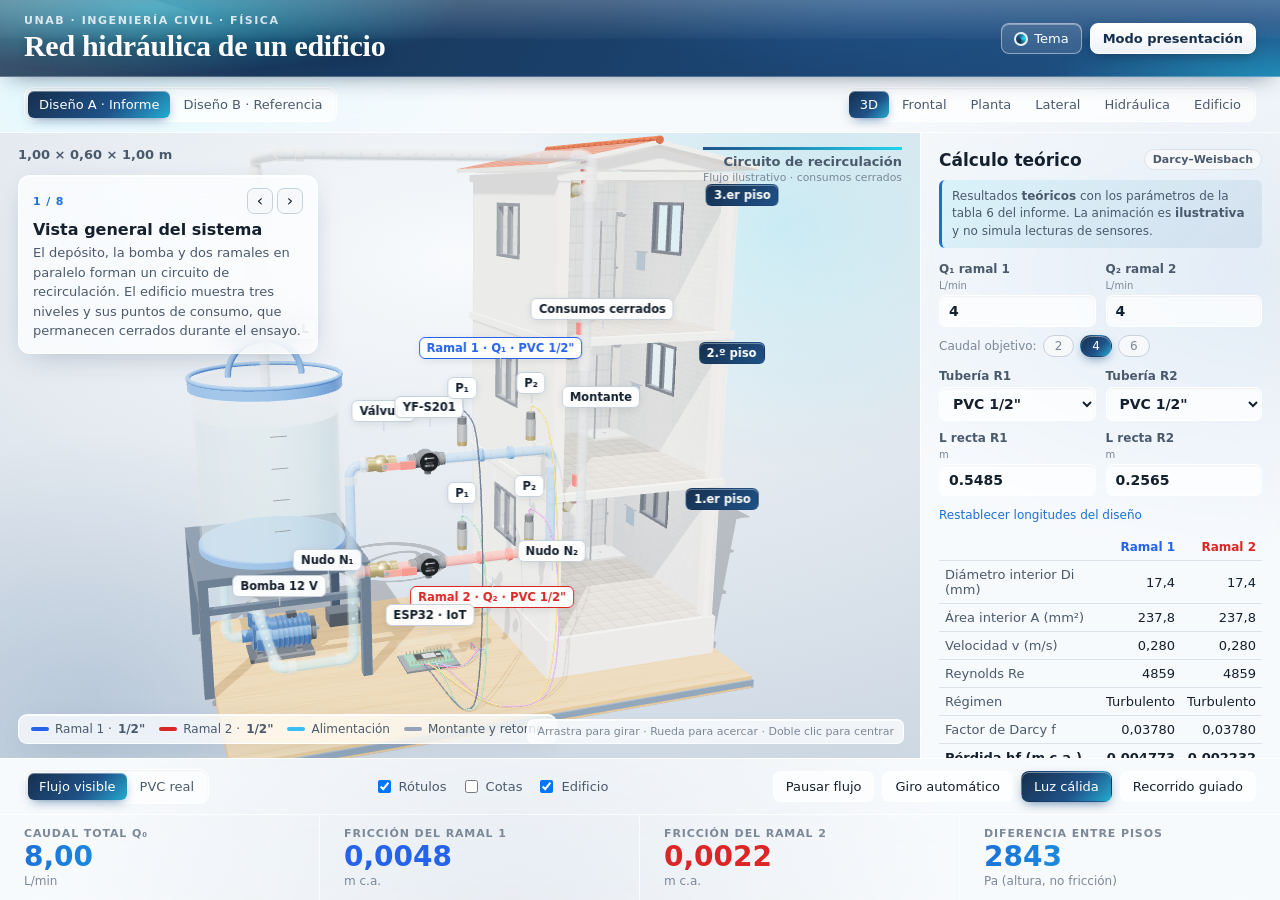
==== commit 870a805d: "Maqueta hidráulica: corrige superposición en celular Co-Authored-By: Claude Opus 5.5 <noreply@anthro" ====
--- a/maqueta-hidraulica/index.html
+++ b/maqueta-hidraulica/index.html
@@ -166,6 +166,8 @@
 body.present .tour h3{font-size:20px} body.present .tour p{font-size:15px}
 body.present .lab{font-size:13px}
 @media (max-width:980px){
+  body:not(.present){grid-template-rows:auto auto auto auto auto}
+  body:not(.present) .layout{min-height:auto}
   .layout{grid-template-columns:1fr}
   .stage{min-height:62vh}
   .panel{border-left:0;border-top:1px solid var(--line);max-height:none}
@@ -182,6 +184,9 @@
   .lbl-theme{display:none}
   .tour{width:auto;right:16px;left:16px;top:38px}
   .tour p{font-size:12px}
+  .lab{font-size:10px;padding:2px 5px}
+  .stage{min-height:70vh}
+  .dims{display:none}
   .hint,.flowtag{display:none}
   .legend{left:16px;right:16px;gap:8px}
   .stat{padding:10px 16px}
@@ -2420,6 +2425,7 @@
 applyTheme(); applyLight(); buildHyd(); syncInputs(); renderCalc(); resize();
 goTo(VIEWS.iso.p, VIEWS.iso.t, 0.01);
 showTour(0);
+if (window.innerWidth < 600) { $('tour').classList.add('hidden'); $('btnTour').classList.remove('on'); labelEls.forEach(function (L) { L.el.classList.remove('hi'); }); }
 loop();
 window.HID = { S: S, compute: compute, setView: setView, showTour: showTour, buildHyd: buildHyd, renderCalc: renderCalc, camera: camera, controls: controls, scene: scene };
 })();
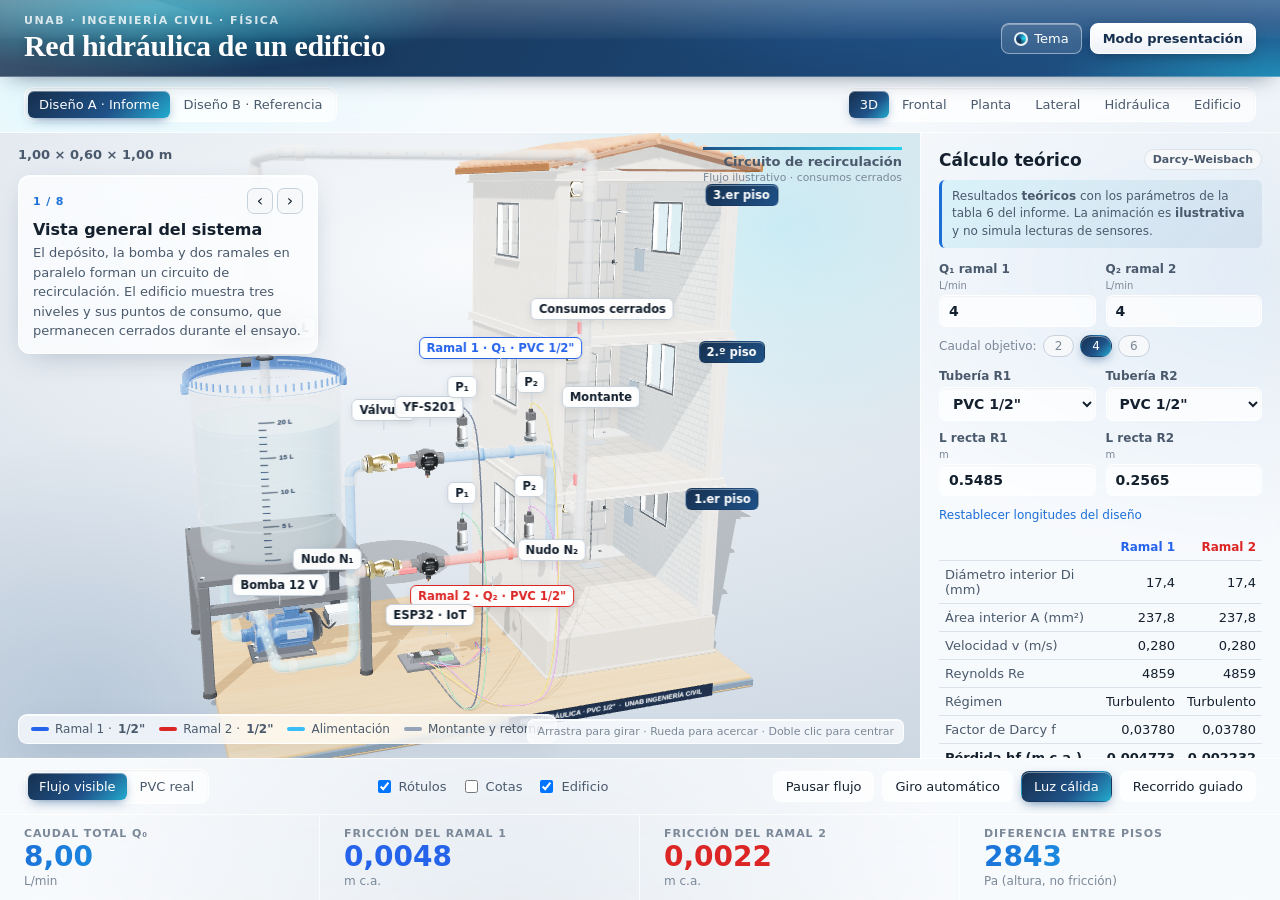
==== commit afffb933: "Maqueta hidráulica: accesorios y equipos realistas, portada para compartir el link Co-Authored-By: C" ====
--- a/maqueta-hidraulica/index.html
+++ b/maqueta-hidraulica/index.html
@@ -3,7 +3,24 @@
 <head>
 <meta charset="utf-8">
 <meta name="viewport" content="width=device-width, initial-scale=1">
-<title>Red hidráulica del edificio</title>
+<title>Red hidráulica de un edificio · Maqueta 3D</title>
+<meta property="og:type" content="website">
+<meta property="og:site_name" content="UNAB · Ingeniería Civil · Física">
+<meta property="og:title" content="Red hidráulica de un edificio · Maqueta 3D">
+<meta property="og:description" content="Maqueta 3D interactiva: presión y pérdidas por fricción (Darcy–Weisbach) en tuberías PVC de un edificio de 3 pisos con monitoreo IoT.">
+<meta property="og:url" content="https://alex1525-cloud.github.io/calcupaso/maqueta-hidraulica/">
+<meta property="og:image" content="https://alex1525-cloud.github.io/calcupaso/maqueta-hidraulica/og.jpg">
+<meta property="og:image:secure_url" content="https://alex1525-cloud.github.io/calcupaso/maqueta-hidraulica/og.jpg">
+<meta property="og:image:type" content="image/jpeg">
+<meta property="og:image:width" content="1200">
+<meta property="og:image:height" content="630">
+<meta property="og:image:alt" content="Maqueta 3D: depósito, bomba, ramales de PVC y edificio de tres pisos">
+<meta property="og:locale" content="es_PE">
+<meta name="twitter:card" content="summary_large_image">
+<meta name="twitter:title" content="Red hidráulica de un edificio · Maqueta 3D">
+<meta name="twitter:description" content="Presión y pérdidas por fricción en tuberías PVC, en 3D interactivo.">
+<meta name="twitter:image" content="https://alex1525-cloud.github.io/calcupaso/maqueta-hidraulica/og.jpg">
+<meta name="theme-color" content="#123a6b">
 <meta name="description" content="Maqueta 3D interactiva de una red hidráulica de edificio de tres pisos con monitoreo IoT de presión y caudal. Proyecto de Física, Ingeniería Civil, Universidad Nacional de Barranca.">
 <style>:root{
   --navy:#16304f; --navy-2:#1f3f66; --ink:#14202e; --ink-2:#4a5a6c; --ink-3:#7b8898;
@@ -1460,6 +1477,2362 @@
 
 } )();
 </script>
+<script>/*!
+fflate - fast JavaScript compression/decompression
+<https://101arrowz.github.io/fflate>
+Licensed under MIT. https://github.com/101arrowz/fflate/blob/master/LICENSE
+version 0.6.9
+*/
+!function(f){typeof module!='undefined'&&typeof exports=='object'?module.exports=f():typeof define!='undefined'&&define.amd?define(['fflate',f]):(typeof self!='undefined'?self:this).fflate=f()}(function(){var _e={};"use strict";var t=(typeof module!='undefined'&&typeof exports=='object'?function(_f){"use strict";var e,t=";var __w=require('worker_threads');__w.parentPort.on('message',function(m){onmessage({data:m})}),postMessage=function(m,t){__w.parentPort.postMessage(m,t)},close=process.exit;self=global";try{e=require("worker_threads").Worker}catch(e){}exports.default=e?function(r,n,o,a,s){var u=!1,i=new e(r+t,{eval:!0}).on("error",(function(e){return s(e,null)})).on("message",(function(e){return s(null,e)})).on("exit",(function(e){e&&!u&&s(Error("exited with code "+e),null)}));return i.postMessage(o,a),i.terminate=function(){return u=!0,e.prototype.terminate.call(i)},i}:function(e,t,r,n,o){setImmediate((function(){return o(Error("async operations unsupported - update to Node 12+ (or Node 10-11 with the --experimental-worker CLI flag)"),null)}));var a=function(){};return{terminate:a,postMessage:a}};return _f}:function(_f){"use strict";var e={},r=function(e){return URL.createObjectURL(new Blob([e],{type:"text/javascript"}))},t=function(e){return new Worker(e)};try{URL.revokeObjectURL(r(""))}catch(e){r=function(e){return"data:application/javascript;charset=UTF-8,"+encodeURI(e)},t=function(e){return new Worker(e,{type:"module"})}}_f.default=function(n,o,u,a,c){var i=t(e[o]||(e[o]=r(n)));return i.onerror=function(e){return c(e.error,null)},i.onmessage=function(e){return c(null,e.data)},i.postMessage(u,a),i};return _f})({}),n=Uint8Array,r=Uint16Array,e=Uint32Array,i=new n([0,0,0,0,0,0,0,0,1,1,1,1,2,2,2,2,3,3,3,3,4,4,4,4,5,5,5,5,0,0,0,0]),o=new n([0,0,0,0,1,1,2,2,3,3,4,4,5,5,6,6,7,7,8,8,9,9,10,10,11,11,12,12,13,13,0,0]),a=new n([16,17,18,0,8,7,9,6,10,5,11,4,12,3,13,2,14,1,15]),s=function(t,n){for(var i=new r(31),o=0;o<31;++o)i[o]=n+=1<<t[o-1];var a=new e(i[30]);for(o=1;o<30;++o)for(var s=i[o];s<i[o+1];++s)a[s]=s-i[o]<<5|o;return[i,a]},f=s(i,2),u=f[0],h=f[1];u[28]=258,h[258]=28;for(var c=s(o,0),l=c[0],p=c[1],v=new r(32768),d=0;d<32768;++d){var g=(43690&d)>>>1|(21845&d)<<1;v[d]=((65280&(g=(61680&(g=(52428&g)>>>2|(13107&g)<<2))>>>4|(3855&g)<<4))>>>8|(255&g)<<8)>>>1}var w=function(t,n,e){for(var i=t.length,o=0,a=new r(n);o<i;++o)++a[t[o]-1];var s,f=new r(n);for(o=0;o<n;++o)f[o]=f[o-1]+a[o-1]<<1;if(e){s=new r(1<<n);var u=15-n;for(o=0;o<i;++o)if(t[o])for(var h=o<<4|t[o],c=n-t[o],l=f[t[o]-1]++<<c,p=l|(1<<c)-1;l<=p;++l)s[v[l]>>>u]=h}else for(s=new r(i),o=0;o<i;++o)t[o]&&(s[o]=v[f[t[o]-1]++]>>>15-t[o]);return s},y=new n(288);for(d=0;d<144;++d)y[d]=8;for(d=144;d<256;++d)y[d]=9;for(d=256;d<280;++d)y[d]=7;for(d=280;d<288;++d)y[d]=8;var m=new n(32);for(d=0;d<32;++d)m[d]=5;var b=w(y,9,0),x=w(y,9,1),z=w(m,5,0),k=w(m,5,1),M=function(t){for(var n=t[0],r=1;r<t.length;++r)t[r]>n&&(n=t[r]);return n},A=function(t,n,r){var e=n/8|0;return(t[e]|t[e+1]<<8)>>(7&n)&r},S=function(t,n){var r=n/8|0;return(t[r]|t[r+1]<<8|t[r+2]<<16)>>(7&n)},D=function(t){return(t/8|0)+(7&t&&1)},C=function(t,i,o){(null==i||i<0)&&(i=0),(null==o||o>t.length)&&(o=t.length);var a=new(t instanceof r?r:t instanceof e?e:n)(o-i);return a.set(t.subarray(i,o)),a},U=function(t,r,e){var s=t.length;if(!s||e&&!e.l&&s<5)return r||new n(0);var f=!r||e,h=!e||e.i;e||(e={}),r||(r=new n(3*s));var c=function(t){var e=r.length;if(t>e){var i=new n(Math.max(2*e,t));i.set(r),r=i}},p=e.f||0,v=e.p||0,d=e.b||0,g=e.l,y=e.d,m=e.m,b=e.n,z=8*s;do{if(!g){e.f=p=A(t,v,1);var U=A(t,v+1,3);if(v+=3,!U){var O=t[(Y=D(v)+4)-4]|t[Y-3]<<8,T=Y+O;if(T>s){if(h)throw"unexpected EOF";break}f&&c(d+O),r.set(t.subarray(Y,T),d),e.b=d+=O,e.p=v=8*T;continue}if(1==U)g=x,y=k,m=9,b=5;else{if(2!=U)throw"invalid block type";var Z=A(t,v,31)+257,I=A(t,v+10,15)+4,F=Z+A(t,v+5,31)+1;v+=14;for(var E=new n(F),G=new n(19),P=0;P<I;++P)G[a[P]]=A(t,v+3*P,7);v+=3*I;var j=M(G),q=(1<<j)-1,H=w(G,j,1);for(P=0;P<F;){var Y,B=H[A(t,v,q)];if(v+=15&B,(Y=B>>>4)<16)E[P++]=Y;else{var J=0,K=0;for(16==Y?(K=3+A(t,v,3),v+=2,J=E[P-1]):17==Y?(K=3+A(t,v,7),v+=3):18==Y&&(K=11+A(t,v,127),v+=7);K--;)E[P++]=J}}var L=E.subarray(0,Z),N=E.subarray(Z);m=M(L),b=M(N),g=w(L,m,1),y=w(N,b,1)}if(v>z){if(h)throw"unexpected EOF";break}}f&&c(d+131072);for(var Q=(1<<m)-1,R=(1<<b)-1,V=v;;V=v){var W=(J=g[S(t,v)&Q])>>>4;if((v+=15&J)>z){if(h)throw"unexpected EOF";break}if(!J)throw"invalid length/literal";if(W<256)r[d++]=W;else{if(256==W){V=v,g=null;break}var X=W-254;W>264&&(X=A(t,v,(1<<(tt=i[P=W-257]))-1)+u[P],v+=tt);var $=y[S(t,v)&R],_=$>>>4;if(!$)throw"invalid distance";if(v+=15&$,N=l[_],_>3){var tt=o[_];N+=S(t,v)&(1<<tt)-1,v+=tt}if(v>z){if(h)throw"unexpected EOF";break}f&&c(d+131072);for(var nt=d+X;d<nt;d+=4)r[d]=r[d-N],r[d+1]=r[d+1-N],r[d+2]=r[d+2-N],r[d+3]=r[d+3-N];d=nt}}e.l=g,e.p=V,e.b=d,g&&(p=1,e.m=m,e.d=y,e.n=b)}while(!p);return d==r.length?r:C(r,0,d)},O=function(t,n,r){var e=n/8|0;t[e]|=r<<=7&n,t[e+1]|=r>>>8},T=function(t,n,r){var e=n/8|0;t[e]|=r<<=7&n,t[e+1]|=r>>>8,t[e+2]|=r>>>16},Z=function(t,e){for(var i=[],o=0;o<t.length;++o)t[o]&&i.push({s:o,f:t[o]});var a=i.length,s=i.slice();if(!a)return[q,0];if(1==a){var f=new n(i[0].s+1);return f[i[0].s]=1,[f,1]}i.sort((function(t,n){return t.f-n.f})),i.push({s:-1,f:25001});var u=i[0],h=i[1],c=0,l=1,p=2;for(i[0]={s:-1,f:u.f+h.f,l:u,r:h};l!=a-1;)u=i[i[c].f<i[p].f?c++:p++],h=i[c!=l&&i[c].f<i[p].f?c++:p++],i[l++]={s:-1,f:u.f+h.f,l:u,r:h};var v=s[0].s;for(o=1;o<a;++o)s[o].s>v&&(v=s[o].s);var d=new r(v+1),g=I(i[l-1],d,0);if(g>e){o=0;var w=0,y=g-e,m=1<<y;for(s.sort((function(t,n){return d[n.s]-d[t.s]||t.f-n.f}));o<a;++o){var b=s[o].s;if(!(d[b]>e))break;w+=m-(1<<g-d[b]),d[b]=e}for(w>>>=y;w>0;){var x=s[o].s;d[x]<e?w-=1<<e-d[x]++-1:++o}for(;o>=0&&w;--o){var z=s[o].s;d[z]==e&&(--d[z],++w)}g=e}return[new n(d),g]},I=function(t,n,r){return-1==t.s?Math.max(I(t.l,n,r+1),I(t.r,n,r+1)):n[t.s]=r},F=function(t){for(var n=t.length;n&&!t[--n];);for(var e=new r(++n),i=0,o=t[0],a=1,s=function(t){e[i++]=t},f=1;f<=n;++f)if(t[f]==o&&f!=n)++a;else{if(!o&&a>2){for(;a>138;a-=138)s(32754);a>2&&(s(a>10?a-11<<5|28690:a-3<<5|12305),a=0)}else if(a>3){for(s(o),--a;a>6;a-=6)s(8304);a>2&&(s(a-3<<5|8208),a=0)}for(;a--;)s(o);a=1,o=t[f]}return[e.subarray(0,i),n]},E=function(t,n){for(var r=0,e=0;e<n.length;++e)r+=t[e]*n[e];return r},G=function(t,n,r){var e=r.length,i=D(n+2);t[i]=255&e,t[i+1]=e>>>8,t[i+2]=255^t[i],t[i+3]=255^t[i+1];for(var o=0;o<e;++o)t[i+o+4]=r[o];return 8*(i+4+e)},P=function(t,n,e,s,f,u,h,c,l,p,v){O(n,v++,e),++f[256];for(var d=Z(f,15),g=d[0],x=d[1],k=Z(u,15),M=k[0],A=k[1],S=F(g),D=S[0],C=S[1],U=F(M),I=U[0],P=U[1],j=new r(19),q=0;q<D.length;++q)j[31&D[q]]++;for(q=0;q<I.length;++q)j[31&I[q]]++;for(var H=Z(j,7),Y=H[0],B=H[1],J=19;J>4&&!Y[a[J-1]];--J);var K,L,N,Q,R=p+5<<3,V=E(f,y)+E(u,m)+h,W=E(f,g)+E(u,M)+h+14+3*J+E(j,Y)+(2*j[16]+3*j[17]+7*j[18]);if(R<=V&&R<=W)return G(n,v,t.subarray(l,l+p));if(O(n,v,1+(W<V)),v+=2,W<V){K=w(g,x,0),L=g,N=w(M,A,0),Q=M;var X=w(Y,B,0);for(O(n,v,C-257),O(n,v+5,P-1),O(n,v+10,J-4),v+=14,q=0;q<J;++q)O(n,v+3*q,Y[a[q]]);v+=3*J;for(var $=[D,I],_=0;_<2;++_){var tt=$[_];for(q=0;q<tt.length;++q)O(n,v,X[nt=31&tt[q]]),v+=Y[nt],nt>15&&(O(n,v,tt[q]>>>5&127),v+=tt[q]>>>12)}}else K=b,L=y,N=z,Q=m;for(q=0;q<c;++q)if(s[q]>255){var nt;T(n,v,K[257+(nt=s[q]>>>18&31)]),v+=L[nt+257],nt>7&&(O(n,v,s[q]>>>23&31),v+=i[nt]);var rt=31&s[q];T(n,v,N[rt]),v+=Q[rt],rt>3&&(T(n,v,s[q]>>>5&8191),v+=o[rt])}else T(n,v,K[s[q]]),v+=L[s[q]];return T(n,v,K[256]),v+L[256]},j=new e([65540,131080,131088,131104,262176,1048704,1048832,2114560,2117632]),q=new n(0),H=function(t,a,s,f,u,c){var l=t.length,v=new n(f+l+5*(1+Math.ceil(l/7e3))+u),d=v.subarray(f,v.length-u),g=0;if(!a||l<8)for(var w=0;w<=l;w+=65535){var y=w+65535;y<l?g=G(d,g,t.subarray(w,y)):(d[w]=c,g=G(d,g,t.subarray(w,l)))}else{for(var m=j[a-1],b=m>>>13,x=8191&m,z=(1<<s)-1,k=new r(32768),M=new r(z+1),A=Math.ceil(s/3),S=2*A,U=function(n){return(t[n]^t[n+1]<<A^t[n+2]<<S)&z},O=new e(25e3),T=new r(288),Z=new r(32),I=0,F=0,E=(w=0,0),H=0,Y=0;w<l;++w){var B=U(w),J=32767&w,K=M[B];if(k[J]=K,M[B]=J,H<=w){var L=l-w;if((I>7e3||E>24576)&&L>423){g=P(t,d,0,O,T,Z,F,E,Y,w-Y,g),E=I=F=0,Y=w;for(var N=0;N<286;++N)T[N]=0;for(N=0;N<30;++N)Z[N]=0}var Q=2,R=0,V=x,W=J-K&32767;if(L>2&&B==U(w-W))for(var X=Math.min(b,L)-1,$=Math.min(32767,w),_=Math.min(258,L);W<=$&&--V&&J!=K;){if(t[w+Q]==t[w+Q-W]){for(var tt=0;tt<_&&t[w+tt]==t[w+tt-W];++tt);if(tt>Q){if(Q=tt,R=W,tt>X)break;var nt=Math.min(W,tt-2),rt=0;for(N=0;N<nt;++N){var et=w-W+N+32768&32767,it=et-k[et]+32768&32767;it>rt&&(rt=it,K=et)}}}W+=(J=K)-(K=k[J])+32768&32767}if(R){O[E++]=268435456|h[Q]<<18|p[R];var ot=31&h[Q],at=31&p[R];F+=i[ot]+o[at],++T[257+ot],++Z[at],H=w+Q,++I}else O[E++]=t[w],++T[t[w]]}}g=P(t,d,c,O,T,Z,F,E,Y,w-Y,g),!c&&7&g&&(g=G(d,g+1,q))}return C(v,0,f+D(g)+u)},Y=function(){for(var t=new e(256),n=0;n<256;++n){for(var r=n,i=9;--i;)r=(1&r&&3988292384)^r>>>1;t[n]=r}return t}(),B=function(){var t=-1;return{p:function(n){for(var r=t,e=0;e<n.length;++e)r=Y[255&r^n[e]]^r>>>8;t=r},d:function(){return~t}}},J=function(){var t=1,n=0;return{p:function(r){for(var e=t,i=n,o=r.length,a=0;a!=o;){for(var s=Math.min(a+2655,o);a<s;++a)i+=e+=r[a];e=(65535&e)+15*(e>>16),i=(65535&i)+15*(i>>16)}t=e,n=i},d:function(){return(255&(t%=65521))<<24|t>>>8<<16|(255&(n%=65521))<<8|n>>>8}}},K=function(t,n,r,e,i){return H(t,null==n.level?6:n.level,null==n.mem?Math.ceil(1.5*Math.max(8,Math.min(13,Math.log(t.length)))):12+n.mem,r,e,!i)},L=function(t,n){var r={};for(var e in t)r[e]=t[e];for(var e in n)r[e]=n[e];return r},N=function(t,n,r){for(var e=t(),i=""+t,o=i.slice(i.indexOf("[")+1,i.lastIndexOf("]")).replace(/ /g,"").split(","),a=0;a<e.length;++a){var s=e[a],f=o[a];if("function"==typeof s){n+=";"+f+"=";var u=""+s;if(s.prototype)if(-1!=u.indexOf("[native code]")){var h=u.indexOf(" ",8)+1;n+=u.slice(h,u.indexOf("(",h))}else for(var c in n+=u,s.prototype)n+=";"+f+".prototype."+c+"="+s.prototype[c];else n+=u}else r[f]=s}return[n,r]},Q=[],R=function(t){var i=[];for(var o in t)(t[o]instanceof n||t[o]instanceof r||t[o]instanceof e)&&i.push((t[o]=new t[o].constructor(t[o])).buffer);return i},V=function(n,r,e,i){var o;if(!Q[e]){for(var a="",s={},f=n.length-1,u=0;u<f;++u)a=(o=N(n[u],a,s))[0],s=o[1];Q[e]=N(n[f],a,s)}var h=L({},Q[e][1]);return t.default(Q[e][0]+";onmessage=function(e){for(var k in e.data)self[k]=e.data[k];onmessage="+r+"}",e,h,R(h),i)},W=function(){return[n,r,e,i,o,a,u,l,x,k,v,w,M,A,S,D,C,U,At,rt,et]},X=function(){return[n,r,e,i,o,a,h,p,b,y,z,m,v,j,q,w,O,T,Z,I,F,E,G,P,D,C,H,K,xt,rt]},$=function(){return[ct,vt,ht,B,Y]},_=function(){return[lt,pt]},tt=function(){return[dt,ht,J]},nt=function(){return[gt]},rt=function(t){return postMessage(t,[t.buffer])},et=function(t){return t&&t.size&&new n(t.size)},it=function(t,n,r,e,i,o){var a=V(r,e,i,(function(t,n){a.terminate(),o(t,n)}));return a.postMessage([t,n],n.consume?[t.buffer]:[]),function(){a.terminate()}},ot=function(t){return t.ondata=function(t,n){return postMessage([t,n],[t.buffer])},function(n){return t.push(n.data[0],n.data[1])}},at=function(t,n,r,e,i){var o,a=V(t,e,i,(function(t,r){t?(a.terminate(),n.ondata.call(n,t)):(r[1]&&a.terminate(),n.ondata.call(n,t,r[0],r[1]))}));a.postMessage(r),n.push=function(t,r){if(o)throw"stream finished";if(!n.ondata)throw"no stream handler";a.postMessage([t,o=r],[t.buffer])},n.terminate=function(){a.terminate()}},st=function(t,n){return t[n]|t[n+1]<<8},ft=function(t,n){return(t[n]|t[n+1]<<8|t[n+2]<<16|t[n+3]<<24)>>>0},ut=function(t,n){return ft(t,n)+4294967296*ft(t,n+4)},ht=function(t,n,r){for(;r;++n)t[n]=r,r>>>=8},ct=function(t,n){var r=n.filename;if(t[0]=31,t[1]=139,t[2]=8,t[8]=n.level<2?4:9==n.level?2:0,t[9]=3,0!=n.mtime&&ht(t,4,Math.floor(new Date(n.mtime||Date.now())/1e3)),r){t[3]=8;for(var e=0;e<=r.length;++e)t[e+10]=r.charCodeAt(e)}},lt=function(t){if(31!=t[0]||139!=t[1]||8!=t[2])throw"invalid gzip data";var n=t[3],r=10;4&n&&(r+=t[10]|2+(t[11]<<8));for(var e=(n>>3&1)+(n>>4&1);e>0;e-=!t[r++]);return r+(2&n)},pt=function(t){var n=t.length;return(t[n-4]|t[n-3]<<8|t[n-2]<<16|t[n-1]<<24)>>>0},vt=function(t){return 10+(t.filename&&t.filename.length+1||0)},dt=function(t,n){var r=n.level,e=0==r?0:r<6?1:9==r?3:2;t[0]=120,t[1]=e<<6|(e?32-2*e:1)},gt=function(t){if(8!=(15&t[0])||t[0]>>>4>7||(t[0]<<8|t[1])%31)throw"invalid zlib data";if(32&t[1])throw"invalid zlib data: preset dictionaries not supported"};function wt(t,n){return n||"function"!=typeof t||(n=t,t={}),this.ondata=n,t}var yt=function(){function t(t,n){n||"function"!=typeof t||(n=t,t={}),this.ondata=n,this.o=t||{}}return t.prototype.p=function(t,n){this.ondata(K(t,this.o,0,0,!n),n)},t.prototype.push=function(t,n){if(this.d)throw"stream finished";if(!this.ondata)throw"no stream handler";this.d=n,this.p(t,n||!1)},t}();_e.Deflate=yt;var mt=function(){return function(t,n){at([X,function(){return[ot,yt]}],this,wt.call(this,t,n),(function(t){var n=new yt(t.data);onmessage=ot(n)}),6)}}();function bt(t,n,r){if(r||(r=n,n={}),"function"!=typeof r)throw"no callback";return it(t,n,[X],(function(t){return rt(xt(t.data[0],t.data[1]))}),0,r)}function xt(t,n){return K(t,n||{},0,0)}_e.AsyncDeflate=mt,_e.deflate=bt,_e.deflateSync=xt;var zt=function(){function t(t){this.s={},this.p=new n(0),this.ondata=t}return t.prototype.e=function(t){if(this.d)throw"stream finished";if(!this.ondata)throw"no stream handler";var r=this.p.length,e=new n(r+t.length);e.set(this.p),e.set(t,r),this.p=e},t.prototype.c=function(t){this.d=this.s.i=t||!1;var n=this.s.b,r=U(this.p,this.o,this.s);this.ondata(C(r,n,this.s.b),this.d),this.o=C(r,this.s.b-32768),this.s.b=this.o.length,this.p=C(this.p,this.s.p/8|0),this.s.p&=7},t.prototype.push=function(t,n){this.e(t),this.c(n)},t}();_e.Inflate=zt;var kt=function(){return function(t){this.ondata=t,at([W,function(){return[ot,zt]}],this,0,(function(){var t=new zt;onmessage=ot(t)}),7)}}();function Mt(t,n,r){if(r||(r=n,n={}),"function"!=typeof r)throw"no callback";return it(t,n,[W],(function(t){return rt(At(t.data[0],et(t.data[1])))}),1,r)}function At(t,n){return U(t,n)}_e.AsyncInflate=kt,_e.inflate=Mt,_e.inflateSync=At;var St=function(){function t(t,n){this.c=B(),this.l=0,this.v=1,yt.call(this,t,n)}return t.prototype.push=function(t,n){yt.prototype.push.call(this,t,n)},t.prototype.p=function(t,n){this.c.p(t),this.l+=t.length;var r=K(t,this.o,this.v&&vt(this.o),n&&8,!n);this.v&&(ct(r,this.o),this.v=0),n&&(ht(r,r.length-8,this.c.d()),ht(r,r.length-4,this.l)),this.ondata(r,n)},t}();_e.Gzip=St,_e.Compress=St;var Dt=function(){return function(t,n){at([X,$,function(){return[ot,yt,St]}],this,wt.call(this,t,n),(function(t){var n=new St(t.data);onmessage=ot(n)}),8)}}();function Ct(t,n,r){if(r||(r=n,n={}),"function"!=typeof r)throw"no callback";return it(t,n,[X,$,function(){return[Ut]}],(function(t){return rt(Ut(t.data[0],t.data[1]))}),2,r)}function Ut(t,n){n||(n={});var r=B(),e=t.length;r.p(t);var i=K(t,n,vt(n),8),o=i.length;return ct(i,n),ht(i,o-8,r.d()),ht(i,o-4,e),i}_e.AsyncGzip=Dt,_e.AsyncCompress=Dt,_e.gzip=Ct,_e.compress=Ct,_e.gzipSync=Ut,_e.compressSync=Ut;var Ot=function(){function t(t){this.v=1,zt.call(this,t)}return t.prototype.push=function(t,n){if(zt.prototype.e.call(this,t),this.v){var r=this.p.length>3?lt(this.p):4;if(r>=this.p.length&&!n)return;this.p=this.p.subarray(r),this.v=0}if(n){if(this.p.length<8)throw"invalid gzip stream";this.p=this.p.subarray(0,-8)}zt.prototype.c.call(this,n)},t}();_e.Gunzip=Ot;var Tt=function(){return function(t){this.ondata=t,at([W,_,function(){return[ot,zt,Ot]}],this,0,(function(){var t=new Ot;onmessage=ot(t)}),9)}}();function Zt(t,n,r){if(r||(r=n,n={}),"function"!=typeof r)throw"no callback";return it(t,n,[W,_,function(){return[It]}],(function(t){return rt(It(t.data[0]))}),3,r)}function It(t,r){return U(t.subarray(lt(t),-8),r||new n(pt(t)))}_e.AsyncGunzip=Tt,_e.gunzip=Zt,_e.gunzipSync=It;var Ft=function(){function t(t,n){this.c=J(),this.v=1,yt.call(this,t,n)}return t.prototype.push=function(t,n){yt.prototype.push.call(this,t,n)},t.prototype.p=function(t,n){this.c.p(t);var r=K(t,this.o,this.v&&2,n&&4,!n);this.v&&(dt(r,this.o),this.v=0),n&&ht(r,r.length-4,this.c.d()),this.ondata(r,n)},t}();_e.Zlib=Ft;var Et=function(){return function(t,n){at([X,tt,function(){return[ot,yt,Ft]}],this,wt.call(this,t,n),(function(t){var n=new Ft(t.data);onmessage=ot(n)}),10)}}();function Gt(t,n,r){if(r||(r=n,n={}),"function"!=typeof r)throw"no callback";return it(t,n,[X,tt,function(){return[Pt]}],(function(t){return rt(Pt(t.data[0],t.data[1]))}),4,r)}function Pt(t,n){n||(n={});var r=J();r.p(t);var e=K(t,n,2,4);return dt(e,n),ht(e,e.length-4,r.d()),e}_e.AsyncZlib=Et,_e.zlib=Gt,_e.zlibSync=Pt;var jt=function(){function t(t){this.v=1,zt.call(this,t)}return t.prototype.push=function(t,n){if(zt.prototype.e.call(this,t),this.v){if(this.p.length<2&&!n)return;this.p=this.p.subarray(2),this.v=0}if(n){if(this.p.length<4)throw"invalid zlib stream";this.p=this.p.subarray(0,-4)}zt.prototype.c.call(this,n)},t}();_e.Unzlib=jt;var qt=function(){return function(t){this.ondata=t,at([W,nt,function(){return[ot,zt,jt]}],this,0,(function(){var t=new jt;onmessage=ot(t)}),11)}}();function Ht(t,n,r){if(r||(r=n,n={}),"function"!=typeof r)throw"no callback";return it(t,n,[W,nt,function(){return[Yt]}],(function(t){return rt(Yt(t.data[0],et(t.data[1])))}),5,r)}function Yt(t,n){return U((gt(t),t.subarray(2,-4)),n)}_e.AsyncUnzlib=qt,_e.unzlib=Ht,_e.unzlibSync=Yt;var Bt=function(){function t(t){this.G=Ot,this.I=zt,this.Z=jt,this.ondata=t}return t.prototype.push=function(t,r){if(!this.ondata)throw"no stream handler";if(this.s)this.s.push(t,r);else{if(this.p&&this.p.length){var e=new n(this.p.length+t.length);e.set(this.p),e.set(t,this.p.length)}else this.p=t;if(this.p.length>2){var i=this,o=function(){i.ondata.apply(i,arguments)};this.s=31==this.p[0]&&139==this.p[1]&&8==this.p[2]?new this.G(o):8!=(15&this.p[0])||this.p[0]>>4>7||(this.p[0]<<8|this.p[1])%31?new this.I(o):new this.Z(o),this.s.push(this.p,r),this.p=null}}},t}();_e.Decompress=Bt;var Jt=function(){function t(t){this.G=Tt,this.I=kt,this.Z=qt,this.ondata=t}return t.prototype.push=function(t,n){Bt.prototype.push.call(this,t,n)},t}();function Kt(t,n,r){if(r||(r=n,n={}),"function"!=typeof r)throw"no callback";return 31==t[0]&&139==t[1]&&8==t[2]?Zt(t,n,r):8!=(15&t[0])||t[0]>>4>7||(t[0]<<8|t[1])%31?Mt(t,n,r):Ht(t,n,r)}function Lt(t,n){return 31==t[0]&&139==t[1]&&8==t[2]?It(t,n):8!=(15&t[0])||t[0]>>4>7||(t[0]<<8|t[1])%31?At(t,n):Yt(t,n)}_e.AsyncDecompress=Jt,_e.decompress=Kt,_e.decompressSync=Lt;var Nt=function(t,r,e,i){for(var o in t){var a=t[o],s=r+o;a instanceof n?e[s]=[a,i]:Array.isArray(a)?e[s]=[a[0],L(i,a[1])]:Nt(a,s+"/",e,i)}},Qt="undefined"!=typeof TextEncoder&&new TextEncoder,Rt="undefined"!=typeof TextDecoder&&new TextDecoder,Vt=0;try{Rt.decode(q,{stream:!0}),Vt=1}catch(t){}var Wt=function(t){for(var n="",r=0;;){var e=t[r++],i=(e>127)+(e>223)+(e>239);if(r+i>t.length)return[n,C(t,r-1)];i?3==i?(e=((15&e)<<18|(63&t[r++])<<12|(63&t[r++])<<6|63&t[r++])-65536,n+=String.fromCharCode(55296|e>>10,56320|1023&e)):n+=String.fromCharCode(1&i?(31&e)<<6|63&t[r++]:(15&e)<<12|(63&t[r++])<<6|63&t[r++]):n+=String.fromCharCode(e)}},Xt=function(){function t(t){this.ondata=t,Vt?this.t=new TextDecoder:this.p=q}return t.prototype.push=function(t,r){if(!this.ondata)throw"no callback";if(r=!!r,this.t){if(this.ondata(this.t.decode(t,{stream:!0}),r),r){if(this.t.decode().length)throw"invalid utf-8 data";this.t=null}}else{if(!this.p)throw"stream finished";var e=new n(this.p.length+t.length);e.set(this.p),e.set(t,this.p.length);var i=Wt(e),o=i[0],a=i[1];if(r){if(a.length)throw"invalid utf-8 data";this.p=null}else this.p=a;this.ondata(o,r)}},t}();_e.DecodeUTF8=Xt;var $t=function(){function t(t){this.ondata=t}return t.prototype.push=function(t,n){if(!this.ondata)throw"no callback";if(this.d)throw"stream finished";this.ondata(_t(t),this.d=n||!1)},t}();function _t(t,r){if(r){for(var e=new n(t.length),i=0;i<t.length;++i)e[i]=t.charCodeAt(i);return e}if(Qt)return Qt.encode(t);var o=t.length,a=new n(t.length+(t.length>>1)),s=0,f=function(t){a[s++]=t};for(i=0;i<o;++i){if(s+5>a.length){var u=new n(s+8+(o-i<<1));u.set(a),a=u}var h=t.charCodeAt(i);h<128||r?f(h):h<2048?(f(192|h>>6),f(128|63&h)):h>55295&&h<57344?(f(240|(h=65536+(1047552&h)|1023&t.charCodeAt(++i))>>18),f(128|h>>12&63),f(128|h>>6&63),f(128|63&h)):(f(224|h>>12),f(128|h>>6&63),f(128|63&h))}return C(a,0,s)}function tn(t,n){if(n){for(var r="",e=0;e<t.length;e+=16384)r+=String.fromCharCode.apply(null,t.subarray(e,e+16384));return r}if(Rt)return Rt.decode(t);var i=Wt(t);if(i[1].length)throw"invalid utf-8 data";return i[0]}_e.EncodeUTF8=$t,_e.strToU8=_t,_e.strFromU8=tn;var nn=function(t){return 1==t?3:t<6?2:9==t?1:0},rn=function(t,n){return n+30+st(t,n+26)+st(t,n+28)},en=function(t,n,r){var e=st(t,n+28),i=tn(t.subarray(n+46,n+46+e),!(2048&st(t,n+8))),o=n+46+e,a=ft(t,n+20),s=r&&4294967295==a?on(t,o):[a,ft(t,n+24),ft(t,n+42)],f=s[0],u=s[1],h=s[2];return[st(t,n+10),f,u,i,o+st(t,n+30)+st(t,n+32),h]},on=function(t,n){for(;1!=st(t,n);n+=4+st(t,n+2));return[ut(t,n+12),ut(t,n+4),ut(t,n+20)]},an=function(t){var n=0;if(t)for(var r in t){var e=t[r].length;if(e>65535)throw"extra field too long";n+=e+4}return n},sn=function(t,n,r,e,i,o,a,s){var f=e.length,u=r.extra,h=s&&s.length,c=an(u);ht(t,n,null!=a?33639248:67324752),n+=4,null!=a&&(t[n++]=20,t[n++]=r.os),t[n]=20,n+=2,t[n++]=r.flag<<1|(null==o&&8),t[n++]=i&&8,t[n++]=255&r.compression,t[n++]=r.compression>>8;var l=new Date(null==r.mtime?Date.now():r.mtime),p=l.getFullYear()-1980;if(p<0||p>119)throw"date not in range 1980-2099";if(ht(t,n,p<<25|l.getMonth()+1<<21|l.getDate()<<16|l.getHours()<<11|l.getMinutes()<<5|l.getSeconds()>>>1),n+=4,null!=o&&(ht(t,n,r.crc),ht(t,n+4,o),ht(t,n+8,r.size)),ht(t,n+12,f),ht(t,n+14,c),n+=16,null!=a&&(ht(t,n,h),ht(t,n+6,r.attrs),ht(t,n+10,a),n+=14),t.set(e,n),n+=f,c)for(var v in u){var d=u[v],g=d.length;ht(t,n,+v),ht(t,n+2,g),t.set(d,n+4),n+=4+g}return h&&(t.set(s,n),n+=h),n},fn=function(t,n,r,e,i){ht(t,n,101010256),ht(t,n+8,r),ht(t,n+10,r),ht(t,n+12,e),ht(t,n+16,i)},un=function(){function t(t){this.filename=t,this.c=B(),this.size=0,this.compression=0}return t.prototype.process=function(t,n){this.ondata(null,t,n)},t.prototype.push=function(t,n){if(!this.ondata)throw"no callback - add to ZIP archive before pushing";this.c.p(t),this.size+=t.length,n&&(this.crc=this.c.d()),this.process(t,n||!1)},t}();_e.ZipPassThrough=un;var hn=function(){function t(t,n){var r=this;n||(n={}),un.call(this,t),this.d=new yt(n,(function(t,n){r.ondata(null,t,n)})),this.compression=8,this.flag=nn(n.level)}return t.prototype.process=function(t,n){try{this.d.push(t,n)}catch(t){this.ondata(t,null,n)}},t.prototype.push=function(t,n){un.prototype.push.call(this,t,n)},t}();_e.ZipDeflate=hn;var cn=function(){function t(t,n){var r=this;n||(n={}),un.call(this,t),this.d=new mt(n,(function(t,n,e){r.ondata(t,n,e)})),this.compression=8,this.flag=nn(n.level),this.terminate=this.d.terminate}return t.prototype.process=function(t,n){this.d.push(t,n)},t.prototype.push=function(t,n){un.prototype.push.call(this,t,n)},t}();_e.AsyncZipDeflate=cn;var ln=function(){function t(t){this.ondata=t,this.u=[],this.d=1}return t.prototype.add=function(t){var r=this;if(2&this.d)throw"stream finished";var e=_t(t.filename),i=e.length,o=t.comment,a=o&&_t(o),s=i!=t.filename.length||a&&o.length!=a.length,f=i+an(t.extra)+30;if(i>65535)throw"filename too long";var u=new n(f);sn(u,0,t,e,s);var h=[u],c=function(){for(var t=0,n=h;t<n.length;t++)r.ondata(null,n[t],!1);h=[]},l=this.d;this.d=0;var p=this.u.length,v=L(t,{f:e,u:s,o:a,t:function(){t.terminate&&t.terminate()},r:function(){if(c(),l){var t=r.u[p+1];t?t.r():r.d=1}l=1}}),d=0;t.ondata=function(e,i,o){if(e)r.ondata(e,i,o),r.terminate();else if(d+=i.length,h.push(i),o){var a=new n(16);ht(a,0,134695760),ht(a,4,t.crc),ht(a,8,d),ht(a,12,t.size),h.push(a),v.c=d,v.b=f+d+16,v.crc=t.crc,v.size=t.size,l&&v.r(),l=1}else l&&c()},this.u.push(v)},t.prototype.end=function(){var t=this;if(2&this.d){if(1&this.d)throw"stream finishing";throw"stream finished"}this.d?this.e():this.u.push({r:function(){1&t.d&&(t.u.splice(-1,1),t.e())},t:function(){}}),this.d=3},t.prototype.e=function(){for(var t=0,r=0,e=0,i=0,o=this.u;i<o.length;i++)e+=46+(u=o[i]).f.length+an(u.extra)+(u.o?u.o.length:0);for(var a=new n(e+22),s=0,f=this.u;s<f.length;s++){var u;sn(a,t,u=f[s],u.f,u.u,u.c,r,u.o),t+=46+u.f.length+an(u.extra)+(u.o?u.o.length:0),r+=u.b}fn(a,t,this.u.length,e,r),this.ondata(null,a,!0),this.d=2},t.prototype.terminate=function(){for(var t=0,n=this.u;t<n.length;t++)n[t].t();this.d=2},t}();function pn(t,r,e){if(e||(e=r,r={}),"function"!=typeof e)throw"no callback";var i={};Nt(t,"",i,r);var o=Object.keys(i),a=o.length,s=0,f=0,u=a,h=Array(a),c=[],l=function(){for(var t=0;t<c.length;++t)c[t]()},p=function(){var t=new n(f+22),r=s,i=f-s;f=0;for(var o=0;o<u;++o){var a=h[o];try{var c=a.c.length;sn(t,f,a,a.f,a.u,c);var l=30+a.f.length+an(a.extra),p=f+l;t.set(a.c,p),sn(t,s,a,a.f,a.u,c,f,a.m),s+=16+l+(a.m?a.m.length:0),f=p+c}catch(t){return e(t,null)}}fn(t,s,h.length,i,r),e(null,t)};a||p();for(var v=function(t){var n=o[t],r=i[n],u=r[0],v=r[1],d=B(),g=u.length;d.p(u);var w=_t(n),y=w.length,m=v.comment,b=m&&_t(m),x=b&&b.length,z=an(v.extra),k=0==v.level?0:8,M=function(r,i){if(r)l(),e(r,null);else{var o=i.length;h[t]=L(v,{size:g,crc:d.d(),c:i,f:w,m:b,u:y!=n.length||b&&m.length!=x,compression:k}),s+=30+y+z+o,f+=76+2*(y+z)+(x||0)+o,--a||p()}};if(y>65535&&M("filename too long",null),k)if(g<16e4)try{M(null,xt(u,v))}catch(t){M(t,null)}else c.push(bt(u,v,M));else M(null,u)},d=0;d<u;++d)v(d);return l}function vn(t,r){r||(r={});var e={},i=[];Nt(t,"",e,r);var o=0,a=0;for(var s in e){var f=e[s],u=f[0],h=f[1],c=0==h.level?0:8,l=(M=_t(s)).length,p=h.comment,v=p&&_t(p),d=v&&v.length,g=an(h.extra);if(l>65535)throw"filename too long";var w=c?xt(u,h):u,y=w.length,m=B();m.p(u),i.push(L(h,{size:u.length,crc:m.d(),c:w,f:M,m:v,u:l!=s.length||v&&p.length!=d,o:o,compression:c})),o+=30+l+g+y,a+=76+2*(l+g)+(d||0)+y}for(var b=new n(a+22),x=o,z=a-o,k=0;k<i.length;++k){var M;sn(b,(M=i[k]).o,M,M.f,M.u,M.c.length);var A=30+M.f.length+an(M.extra);b.set(M.c,M.o+A),sn(b,o,M,M.f,M.u,M.c.length,M.o,M.m),o+=16+A+(M.m?M.m.length:0)}return fn(b,o,i.length,z,x),b}_e.Zip=ln,_e.zip=pn,_e.zipSync=vn;var dn=function(){function t(){}return t.prototype.push=function(t,n){this.ondata(null,t,n)},t.compression=0,t}();_e.UnzipPassThrough=dn;var gn=function(){function t(){var t=this;this.i=new zt((function(n,r){t.ondata(null,n,r)}))}return t.prototype.push=function(t,n){try{this.i.push(t,n)}catch(r){this.ondata(r,t,n)}},t.compression=8,t}();_e.UnzipInflate=gn;var wn=function(){function t(t,n){var r=this;n<32e4?this.i=new zt((function(t,n){r.ondata(null,t,n)})):(this.i=new kt((function(t,n,e){r.ondata(t,n,e)})),this.terminate=this.i.terminate)}return t.prototype.push=function(t,n){this.i.terminate&&(t=C(t,0)),this.i.push(t,n)},t.compression=8,t}();_e.AsyncUnzipInflate=wn;var yn=function(){function t(t){this.onfile=t,this.k=[],this.o={0:dn},this.p=q}return t.prototype.push=function(t,r){var e=this;if(!this.onfile)throw"no callback";if(!this.p)throw"stream finished";if(this.c>0){var i=Math.min(this.c,t.length),o=t.subarray(0,i);if(this.c-=i,this.d?this.d.push(o,!this.c):this.k[0].push(o),(t=t.subarray(i)).length)return this.push(t,r)}else{var a=0,s=0,f=void 0,u=void 0;this.p.length?t.length?((u=new n(this.p.length+t.length)).set(this.p),u.set(t,this.p.length)):u=this.p:u=t;for(var h=u.length,c=this.c,l=c&&this.d,p=function(){var t,n=ft(u,s);if(67324752==n){a=1,f=s,v.d=null,v.c=0;var r=st(u,s+6),i=st(u,s+8),o=2048&r,l=8&r,p=st(u,s+26),d=st(u,s+28);if(h>s+30+p+d){var g=[];v.k.unshift(g),a=2;var w,y=ft(u,s+18),m=ft(u,s+22),b=tn(u.subarray(s+30,s+=30+p),!o);4294967295==y?(t=l?[-2]:on(u,s),y=t[0],m=t[1]):l&&(y=-1),s+=d,v.c=y;var x={name:b,compression:i,start:function(){if(!x.ondata)throw"no callback";if(y){var t=e.o[i];if(!t)throw"unknown compression type "+i;(w=y<0?new t(b):new t(b,y,m)).ondata=function(t,n,r){x.ondata(t,n,r)};for(var n=0,r=g;n<r.length;n++)w.push(r[n],!1);e.k[0]==g&&e.c?e.d=w:w.push(q,!0)}else x.ondata(null,q,!0)},terminate:function(){w&&w.terminate&&w.terminate()}};y>=0&&(x.size=y,x.originalSize=m),v.onfile(x)}return"break"}if(c){if(134695760==n)return f=s+=12+(-2==c&&8),a=3,v.c=0,"break";if(33639248==n)return f=s-=4,a=3,v.c=0,"break"}},v=this;s<h-4&&"break"!==p();++s);if(this.p=q,c<0){var d=u.subarray(0,a?f-12-(-2==c&&8)-(134695760==ft(u,f-16)&&4):s);l?l.push(d,!!a):this.k[+(2==a)].push(d)}if(2&a)return this.push(u.subarray(s),r);this.p=u.subarray(s)}if(r){if(this.c)throw"invalid zip file";this.p=null}},t.prototype.register=function(t){this.o[t.compression]=t},t}();function mn(t,r){if("function"!=typeof r)throw"no callback";for(var e=[],i=function(){for(var t=0;t<e.length;++t)e[t]()},o={},a=t.length-22;101010256!=ft(t,a);--a)if(!a||t.length-a>65558)return void r("invalid zip file",null);var s=st(t,a+8);s||r(null,{});var f=s,u=ft(t,a+16),h=4294967295==u;if(h){if(a=ft(t,a-12),101075792!=ft(t,a))return void r("invalid zip file",null);f=s=ft(t,a+32),u=ft(t,a+48)}for(var c=function(a){var f=en(t,u,h),c=f[0],l=f[1],p=f[2],v=f[3],d=f[4],g=rn(t,f[5]);u=d;var w=function(t,n){t?(i(),r(t,null)):(o[v]=n,--s||r(null,o))};if(c)if(8==c){var y=t.subarray(g,g+l);if(l<32e4)try{w(null,At(y,new n(p)))}catch(t){w(t,null)}else e.push(Mt(y,{size:p},w))}else w("unknown compression type "+c,null);else w(null,C(t,g,g+l))},l=0;l<f;++l)c();return i}function bn(t){for(var r={},e=t.length-22;101010256!=ft(t,e);--e)if(!e||t.length-e>65558)throw"invalid zip file";var i=st(t,e+8);if(!i)return{};var o=ft(t,e+16),a=4294967295==o;if(a){if(e=ft(t,e-12),101075792!=ft(t,e))throw"invalid zip file";i=ft(t,e+32),o=ft(t,e+48)}for(var s=0;s<i;++s){var f=en(t,o,a),u=f[0],h=f[1],c=f[2],l=f[3],p=f[4],v=rn(t,f[5]);if(o=p,u){if(8!=u)throw"unknown compression type "+u;r[l]=At(t.subarray(v,v+h),new n(c))}else r[l]=C(t,v,v+h)}return r}_e.Unzip=yn,_e.unzip=mn,_e.unzipSync=bn;return _e})
+</script>
+<script>( function () {
+
+	/**
+ * OpenEXR loader currently supports uncompressed, ZIP(S), RLE, PIZ and DWA/B compression.
+ * Supports reading as UnsignedByte, HalfFloat and Float type data texture.
+ *
+ * Referred to the original Industrial Light & Magic OpenEXR implementation and the TinyEXR / Syoyo Fujita
+ * implementation, so I have preserved their copyright notices.
+ */
+	// /*
+	// Copyright (c) 2014 - 2017, Syoyo Fujita
+	// All rights reserved.
+	// Redistribution and use in source and binary forms, with or without
+	// modification, are permitted provided that the following conditions are met:
+	//     * Redistributions of source code must retain the above copyright
+	//       notice, this list of conditions and the following disclaimer.
+	//     * Redistributions in binary form must reproduce the above copyright
+	//       notice, this list of conditions and the following disclaimer in the
+	//       documentation and/or other materials provided with the distribution.
+	//     * Neither the name of the Syoyo Fujita nor the
+	//       names of its contributors may be used to endorse or promote products
+	//       derived from this software without specific prior written permission.
+	// THIS SOFTWARE IS PROVIDED BY THE COPYRIGHT HOLDERS AND CONTRIBUTORS "AS IS" AND
+	// ANY EXPRESS OR IMPLIED WARRANTIES, INCLUDING, BUT NOT LIMITED TO, THE IMPLIED
+	// WARRANTIES OF MERCHANTABILITY AND FITNESS FOR A PARTICULAR PURPOSE ARE
+	// DISCLAIMED. IN NO EVENT SHALL <COPYRIGHT HOLDER> BE LIABLE FOR ANY
+	// DIRECT, INDIRECT, INCIDENTAL, SPECIAL, EXEMPLARY, OR CONSEQUENTIAL DAMAGES
+	// (INCLUDING, BUT NOT LIMITED TO, PROCUREMENT OF SUBSTITUTE GOODS OR SERVICES;
+	// LOSS OF USE, DATA, OR PROFITS; OR BUSINESS INTERRUPTION) HOWEVER CAUSED AND
+	// ON ANY THEORY OF LIABILITY, WHETHER IN CONTRACT, STRICT LIABILITY, OR TORT
+	// (INCLUDING NEGLIGENCE OR OTHERWISE) ARISING IN ANY WAY OUT OF THE USE OF THIS
+	// SOFTWARE, EVEN IF ADVISED OF THE POSSIBILITY OF SUCH DAMAGE.
+	// */
+	// // TinyEXR contains some OpenEXR code, which is licensed under ------------
+	// ///////////////////////////////////////////////////////////////////////////
+	// //
+	// // Copyright (c) 2002, Industrial Light & Magic, a division of Lucas
+	// // Digital Ltd. LLC
+	// //
+	// // All rights reserved.
+	// //
+	// // Redistribution and use in source and binary forms, with or without
+	// // modification, are permitted provided that the following conditions are
+	// // met:
+	// // *       Redistributions of source code must retain the above copyright
+	// // notice, this list of conditions and the following disclaimer.
+	// // *       Redistributions in binary form must reproduce the above
+	// // copyright notice, this list of conditions and the following disclaimer
+	// // in the documentation and/or other materials provided with the
+	// // distribution.
+	// // *       Neither the name of Industrial Light & Magic nor the names of
+	// // its contributors may be used to endorse or promote products derived
+	// // from this software without specific prior written permission.
+	// //
+	// // THIS SOFTWARE IS PROVIDED BY THE COPYRIGHT HOLDERS AND CONTRIBUTORS
+	// // "AS IS" AND ANY EXPRESS OR IMPLIED WARRANTIES, INCLUDING, BUT NOT
+	// // LIMITED TO, THE IMPLIED WARRANTIES OF MERCHANTABILITY AND FITNESS FOR
+	// // A PARTICULAR PURPOSE ARE DISCLAIMED. IN NO EVENT SHALL THE COPYRIGHT
+	// // OWNER OR CONTRIBUTORS BE LIABLE FOR ANY DIRECT, INDIRECT, INCIDENTAL,
+	// // SPECIAL, EXEMPLARY, OR CONSEQUENTIAL DAMAGES (INCLUDING, BUT NOT
+	// // LIMITED TO, PROCUREMENT OF SUBSTITUTE GOODS OR SERVICES; LOSS OF USE,
+	// // DATA, OR PROFITS; OR BUSINESS INTERRUPTION) HOWEVER CAUSED AND ON ANY
+	// // THEORY OF LIABILITY, WHETHER IN CONTRACT, STRICT LIABILITY, OR TORT
+	// // (INCLUDING NEGLIGENCE OR OTHERWISE) ARISING IN ANY WAY OUT OF THE USE
+	// // OF THIS SOFTWARE, EVEN IF ADVISED OF THE POSSIBILITY OF SUCH DAMAGE.
+	// //
+	// ///////////////////////////////////////////////////////////////////////////
+	// // End of OpenEXR license -------------------------------------------------
+
+	class EXRLoader extends THREE.DataTextureLoader {
+
+		constructor( manager ) {
+
+			super( manager );
+			this.type = THREE.FloatType;
+
+		}
+
+		parse( buffer ) {
+
+			const USHORT_RANGE = 1 << 16;
+			const BITMAP_SIZE = USHORT_RANGE >> 3;
+			const HUF_ENCBITS = 16; // literal (value) bit length
+
+			const HUF_DECBITS = 14; // decoding bit size (>= 8)
+
+			const HUF_ENCSIZE = ( 1 << HUF_ENCBITS ) + 1; // encoding table size
+
+			const HUF_DECSIZE = 1 << HUF_DECBITS; // decoding table size
+
+			const HUF_DECMASK = HUF_DECSIZE - 1;
+			const NBITS = 16;
+			const A_OFFSET = 1 << NBITS - 1;
+			const MOD_MASK = ( 1 << NBITS ) - 1;
+			const SHORT_ZEROCODE_RUN = 59;
+			const LONG_ZEROCODE_RUN = 63;
+			const SHORTEST_LONG_RUN = 2 + LONG_ZEROCODE_RUN - SHORT_ZEROCODE_RUN;
+			const ULONG_SIZE = 8;
+			const FLOAT32_SIZE = 4;
+			const INT32_SIZE = 4;
+			const INT16_SIZE = 2;
+			const INT8_SIZE = 1;
+			const STATIC_HUFFMAN = 0;
+			const DEFLATE = 1;
+			const UNKNOWN = 0;
+			const LOSSY_DCT = 1;
+			const RLE = 2;
+			const logBase = Math.pow( 2.7182818, 2.2 );
+			var tmpDataView = new DataView( new ArrayBuffer( 8 ) );
+
+			function frexp( value ) {
+
+				if ( value === 0 ) return [ value, 0 ];
+				tmpDataView.setFloat64( 0, value );
+				var bits = tmpDataView.getUint32( 0 ) >>> 20 & 0x7FF;
+
+				if ( bits === 0 ) {
+
+					// denormal
+					tmpDataView.setFloat64( 0, value * Math.pow( 2, 64 ) ); // exp + 64
+
+					bits = ( tmpDataView.getUint32( 0 ) >>> 20 & 0x7FF ) - 64;
+
+				}
+
+				var exponent = bits - 1022;
+				var mantissa = ldexp( value, - exponent );
+				return [ mantissa, exponent ];
+
+			}
+
+			function ldexp( mantissa, exponent ) {
+
+				var steps = Math.min( 3, Math.ceil( Math.abs( exponent ) / 1023 ) );
+				var result = mantissa;
+
+				for ( var i = 0; i < steps; i ++ ) result *= Math.pow( 2, Math.floor( ( exponent + i ) / steps ) );
+
+				return result;
+
+			}
+
+			function reverseLutFromBitmap( bitmap, lut ) {
+
+				var k = 0;
+
+				for ( var i = 0; i < USHORT_RANGE; ++ i ) {
+
+					if ( i == 0 || bitmap[ i >> 3 ] & 1 << ( i & 7 ) ) {
+
+						lut[ k ++ ] = i;
+
+					}
+
+				}
+
+				var n = k - 1;
+
+				while ( k < USHORT_RANGE ) lut[ k ++ ] = 0;
+
+				return n;
+
+			}
+
+			function hufClearDecTable( hdec ) {
+
+				for ( var i = 0; i < HUF_DECSIZE; i ++ ) {
+
+					hdec[ i ] = {};
+					hdec[ i ].len = 0;
+					hdec[ i ].lit = 0;
+					hdec[ i ].p = null;
+
+				}
+
+			}
+
+			const getBitsReturn = {
+				l: 0,
+				c: 0,
+				lc: 0
+			};
+
+			function getBits( nBits, c, lc, uInt8Array, inOffset ) {
+
+				while ( lc < nBits ) {
+
+					c = c << 8 | parseUint8Array( uInt8Array, inOffset );
+					lc += 8;
+
+				}
+
+				lc -= nBits;
+				getBitsReturn.l = c >> lc & ( 1 << nBits ) - 1;
+				getBitsReturn.c = c;
+				getBitsReturn.lc = lc;
+
+			}
+
+			const hufTableBuffer = new Array( 59 );
+
+			function hufCanonicalCodeTable( hcode ) {
+
+				for ( var i = 0; i <= 58; ++ i ) hufTableBuffer[ i ] = 0;
+
+				for ( var i = 0; i < HUF_ENCSIZE; ++ i ) hufTableBuffer[ hcode[ i ] ] += 1;
+
+				var c = 0;
+
+				for ( var i = 58; i > 0; -- i ) {
+
+					var nc = c + hufTableBuffer[ i ] >> 1;
+					hufTableBuffer[ i ] = c;
+					c = nc;
+
+				}
+
+				for ( var i = 0; i < HUF_ENCSIZE; ++ i ) {
+
+					var l = hcode[ i ];
+					if ( l > 0 ) hcode[ i ] = l | hufTableBuffer[ l ] ++ << 6;
+
+				}
+
+			}
+
+			function hufUnpackEncTable( uInt8Array, inDataView, inOffset, ni, im, iM, hcode ) {
+
+				var p = inOffset;
+				var c = 0;
+				var lc = 0;
+
+				for ( ; im <= iM; im ++ ) {
+
+					if ( p.value - inOffset.value > ni ) return false;
+					getBits( 6, c, lc, uInt8Array, p );
+					var l = getBitsReturn.l;
+					c = getBitsReturn.c;
+					lc = getBitsReturn.lc;
+					hcode[ im ] = l;
+
+					if ( l == LONG_ZEROCODE_RUN ) {
+
+						if ( p.value - inOffset.value > ni ) {
+
+							throw 'Something wrong with hufUnpackEncTable';
+
+						}
+
+						getBits( 8, c, lc, uInt8Array, p );
+						var zerun = getBitsReturn.l + SHORTEST_LONG_RUN;
+						c = getBitsReturn.c;
+						lc = getBitsReturn.lc;
+
+						if ( im + zerun > iM + 1 ) {
+
+							throw 'Something wrong with hufUnpackEncTable';
+
+						}
+
+						while ( zerun -- ) hcode[ im ++ ] = 0;
+
+						im --;
+
+					} else if ( l >= SHORT_ZEROCODE_RUN ) {
+
+						var zerun = l - SHORT_ZEROCODE_RUN + 2;
+
+						if ( im + zerun > iM + 1 ) {
+
+							throw 'Something wrong with hufUnpackEncTable';
+
+						}
+
+						while ( zerun -- ) hcode[ im ++ ] = 0;
+
+						im --;
+
+					}
+
+				}
+
+				hufCanonicalCodeTable( hcode );
+
+			}
+
+			function hufLength( code ) {
+
+				return code & 63;
+
+			}
+
+			function hufCode( code ) {
+
+				return code >> 6;
+
+			}
+
+			function hufBuildDecTable( hcode, im, iM, hdecod ) {
+
+				for ( ; im <= iM; im ++ ) {
+
+					var c = hufCode( hcode[ im ] );
+					var l = hufLength( hcode[ im ] );
+
+					if ( c >> l ) {
+
+						throw 'Invalid table entry';
+
+					}
+
+					if ( l > HUF_DECBITS ) {
+
+						var pl = hdecod[ c >> l - HUF_DECBITS ];
+
+						if ( pl.len ) {
+
+							throw 'Invalid table entry';
+
+						}
+
+						pl.lit ++;
+
+						if ( pl.p ) {
+
+							var p = pl.p;
+							pl.p = new Array( pl.lit );
+
+							for ( var i = 0; i < pl.lit - 1; ++ i ) {
+
+								pl.p[ i ] = p[ i ];
+
+							}
+
+						} else {
+
+							pl.p = new Array( 1 );
+
+						}
+
+						pl.p[ pl.lit - 1 ] = im;
+
+					} else if ( l ) {
+
+						var plOffset = 0;
+
+						for ( var i = 1 << HUF_DECBITS - l; i > 0; i -- ) {
+
+							var pl = hdecod[ ( c << HUF_DECBITS - l ) + plOffset ];
+
+							if ( pl.len || pl.p ) {
+
+								throw 'Invalid table entry';
+
+							}
+
+							pl.len = l;
+							pl.lit = im;
+							plOffset ++;
+
+						}
+
+					}
+
+				}
+
+				return true;
+
+			}
+
+			const getCharReturn = {
+				c: 0,
+				lc: 0
+			};
+
+			function getChar( c, lc, uInt8Array, inOffset ) {
+
+				c = c << 8 | parseUint8Array( uInt8Array, inOffset );
+				lc += 8;
+				getCharReturn.c = c;
+				getCharReturn.lc = lc;
+
+			}
+
+			const getCodeReturn = {
+				c: 0,
+				lc: 0
+			};
+
+			function getCode( po, rlc, c, lc, uInt8Array, inDataView, inOffset, outBuffer, outBufferOffset, outBufferEndOffset ) {
+
+				if ( po == rlc ) {
+
+					if ( lc < 8 ) {
+
+						getChar( c, lc, uInt8Array, inOffset );
+						c = getCharReturn.c;
+						lc = getCharReturn.lc;
+
+					}
+
+					lc -= 8;
+					var cs = c >> lc;
+					var cs = new Uint8Array( [ cs ] )[ 0 ];
+
+					if ( outBufferOffset.value + cs > outBufferEndOffset ) {
+
+						return false;
+
+					}
+
+					var s = outBuffer[ outBufferOffset.value - 1 ];
+
+					while ( cs -- > 0 ) {
+
+						outBuffer[ outBufferOffset.value ++ ] = s;
+
+					}
+
+				} else if ( outBufferOffset.value < outBufferEndOffset ) {
+
+					outBuffer[ outBufferOffset.value ++ ] = po;
+
+				} else {
+
+					return false;
+
+				}
+
+				getCodeReturn.c = c;
+				getCodeReturn.lc = lc;
+
+			}
+
+			function UInt16( value ) {
+
+				return value & 0xFFFF;
+
+			}
+
+			function Int16( value ) {
+
+				var ref = UInt16( value );
+				return ref > 0x7FFF ? ref - 0x10000 : ref;
+
+			}
+
+			const wdec14Return = {
+				a: 0,
+				b: 0
+			};
+
+			function wdec14( l, h ) {
+
+				var ls = Int16( l );
+				var hs = Int16( h );
+				var hi = hs;
+				var ai = ls + ( hi & 1 ) + ( hi >> 1 );
+				var as = ai;
+				var bs = ai - hi;
+				wdec14Return.a = as;
+				wdec14Return.b = bs;
+
+			}
+
+			function wdec16( l, h ) {
+
+				var m = UInt16( l );
+				var d = UInt16( h );
+				var bb = m - ( d >> 1 ) & MOD_MASK;
+				var aa = d + bb - A_OFFSET & MOD_MASK;
+				wdec14Return.a = aa;
+				wdec14Return.b = bb;
+
+			}
+
+			function wav2Decode( buffer, j, nx, ox, ny, oy, mx ) {
+
+				var w14 = mx < 1 << 14;
+				var n = nx > ny ? ny : nx;
+				var p = 1;
+				var p2;
+
+				while ( p <= n ) p <<= 1;
+
+				p >>= 1;
+				p2 = p;
+				p >>= 1;
+
+				while ( p >= 1 ) {
+
+					var py = 0;
+					var ey = py + oy * ( ny - p2 );
+					var oy1 = oy * p;
+					var oy2 = oy * p2;
+					var ox1 = ox * p;
+					var ox2 = ox * p2;
+					var i00, i01, i10, i11;
+
+					for ( ; py <= ey; py += oy2 ) {
+
+						var px = py;
+						var ex = py + ox * ( nx - p2 );
+
+						for ( ; px <= ex; px += ox2 ) {
+
+							var p01 = px + ox1;
+							var p10 = px + oy1;
+							var p11 = p10 + ox1;
+
+							if ( w14 ) {
+
+								wdec14( buffer[ px + j ], buffer[ p10 + j ] );
+								i00 = wdec14Return.a;
+								i10 = wdec14Return.b;
+								wdec14( buffer[ p01 + j ], buffer[ p11 + j ] );
+								i01 = wdec14Return.a;
+								i11 = wdec14Return.b;
+								wdec14( i00, i01 );
+								buffer[ px + j ] = wdec14Return.a;
+								buffer[ p01 + j ] = wdec14Return.b;
+								wdec14( i10, i11 );
+								buffer[ p10 + j ] = wdec14Return.a;
+								buffer[ p11 + j ] = wdec14Return.b;
+
+							} else {
+
+								wdec16( buffer[ px + j ], buffer[ p10 + j ] );
+								i00 = wdec14Return.a;
+								i10 = wdec14Return.b;
+								wdec16( buffer[ p01 + j ], buffer[ p11 + j ] );
+								i01 = wdec14Return.a;
+								i11 = wdec14Return.b;
+								wdec16( i00, i01 );
+								buffer[ px + j ] = wdec14Return.a;
+								buffer[ p01 + j ] = wdec14Return.b;
+								wdec16( i10, i11 );
+								buffer[ p10 + j ] = wdec14Return.a;
+								buffer[ p11 + j ] = wdec14Return.b;
+
+							}
+
+						}
+
+						if ( nx & p ) {
+
+							var p10 = px + oy1;
+							if ( w14 ) wdec14( buffer[ px + j ], buffer[ p10 + j ] ); else wdec16( buffer[ px + j ], buffer[ p10 + j ] );
+							i00 = wdec14Return.a;
+							buffer[ p10 + j ] = wdec14Return.b;
+							buffer[ px + j ] = i00;
+
+						}
+
+					}
+
+					if ( ny & p ) {
+
+						var px = py;
+						var ex = py + ox * ( nx - p2 );
+
+						for ( ; px <= ex; px += ox2 ) {
+
+							var p01 = px + ox1;
+							if ( w14 ) wdec14( buffer[ px + j ], buffer[ p01 + j ] ); else wdec16( buffer[ px + j ], buffer[ p01 + j ] );
+							i00 = wdec14Return.a;
+							buffer[ p01 + j ] = wdec14Return.b;
+							buffer[ px + j ] = i00;
+
+						}
+
+					}
+
+					p2 = p;
+					p >>= 1;
+
+				}
+
+				return py;
+
+			}
+
+			function hufDecode( encodingTable, decodingTable, uInt8Array, inDataView, inOffset, ni, rlc, no, outBuffer, outOffset ) {
+
+				var c = 0;
+				var lc = 0;
+				var outBufferEndOffset = no;
+				var inOffsetEnd = Math.trunc( inOffset.value + ( ni + 7 ) / 8 );
+
+				while ( inOffset.value < inOffsetEnd ) {
+
+					getChar( c, lc, uInt8Array, inOffset );
+					c = getCharReturn.c;
+					lc = getCharReturn.lc;
+
+					while ( lc >= HUF_DECBITS ) {
+
+						var index = c >> lc - HUF_DECBITS & HUF_DECMASK;
+						var pl = decodingTable[ index ];
+
+						if ( pl.len ) {
+
+							lc -= pl.len;
+							getCode( pl.lit, rlc, c, lc, uInt8Array, inDataView, inOffset, outBuffer, outOffset, outBufferEndOffset );
+							c = getCodeReturn.c;
+							lc = getCodeReturn.lc;
+
+						} else {
+
+							if ( ! pl.p ) {
+
+								throw 'hufDecode issues';
+
+							}
+
+							var j;
+
+							for ( j = 0; j < pl.lit; j ++ ) {
+
+								var l = hufLength( encodingTable[ pl.p[ j ] ] );
+
+								while ( lc < l && inOffset.value < inOffsetEnd ) {
+
+									getChar( c, lc, uInt8Array, inOffset );
+									c = getCharReturn.c;
+									lc = getCharReturn.lc;
+
+								}
+
+								if ( lc >= l ) {
+
+									if ( hufCode( encodingTable[ pl.p[ j ] ] ) == ( c >> lc - l & ( 1 << l ) - 1 ) ) {
+
+										lc -= l;
+										getCode( pl.p[ j ], rlc, c, lc, uInt8Array, inDataView, inOffset, outBuffer, outOffset, outBufferEndOffset );
+										c = getCodeReturn.c;
+										lc = getCodeReturn.lc;
+										break;
+
+									}
+
+								}
+
+							}
+
+							if ( j == pl.lit ) {
+
+								throw 'hufDecode issues';
+
+							}
+
+						}
+
+					}
+
+				}
+
+				var i = 8 - ni & 7;
+				c >>= i;
+				lc -= i;
+
+				while ( lc > 0 ) {
+
+					var pl = decodingTable[ c << HUF_DECBITS - lc & HUF_DECMASK ];
+
+					if ( pl.len ) {
+
+						lc -= pl.len;
+						getCode( pl.lit, rlc, c, lc, uInt8Array, inDataView, inOffset, outBuffer, outOffset, outBufferEndOffset );
+						c = getCodeReturn.c;
+						lc = getCodeReturn.lc;
+
+					} else {
+
+						throw 'hufDecode issues';
+
+					}
+
+				}
+
+				return true;
+
+			}
+
+			function hufUncompress( uInt8Array, inDataView, inOffset, nCompressed, outBuffer, nRaw ) {
+
+				var outOffset = {
+					value: 0
+				};
+				var initialInOffset = inOffset.value;
+				var im = parseUint32( inDataView, inOffset );
+				var iM = parseUint32( inDataView, inOffset );
+				inOffset.value += 4;
+				var nBits = parseUint32( inDataView, inOffset );
+				inOffset.value += 4;
+
+				if ( im < 0 || im >= HUF_ENCSIZE || iM < 0 || iM >= HUF_ENCSIZE ) {
+
+					throw 'Something wrong with HUF_ENCSIZE';
+
+				}
+
+				var freq = new Array( HUF_ENCSIZE );
+				var hdec = new Array( HUF_DECSIZE );
+				hufClearDecTable( hdec );
+				var ni = nCompressed - ( inOffset.value - initialInOffset );
+				hufUnpackEncTable( uInt8Array, inDataView, inOffset, ni, im, iM, freq );
+
+				if ( nBits > 8 * ( nCompressed - ( inOffset.value - initialInOffset ) ) ) {
+
+					throw 'Something wrong with hufUncompress';
+
+				}
+
+				hufBuildDecTable( freq, im, iM, hdec );
+				hufDecode( freq, hdec, uInt8Array, inDataView, inOffset, nBits, iM, nRaw, outBuffer, outOffset );
+
+			}
+
+			function applyLut( lut, data, nData ) {
+
+				for ( var i = 0; i < nData; ++ i ) {
+
+					data[ i ] = lut[ data[ i ] ];
+
+				}
+
+			}
+
+			function predictor( source ) {
+
+				for ( var t = 1; t < source.length; t ++ ) {
+
+					var d = source[ t - 1 ] + source[ t ] - 128;
+					source[ t ] = d;
+
+				}
+
+			}
+
+			function interleaveScalar( source, out ) {
+
+				var t1 = 0;
+				var t2 = Math.floor( ( source.length + 1 ) / 2 );
+				var s = 0;
+				var stop = source.length - 1;
+
+				while ( true ) {
+
+					if ( s > stop ) break;
+					out[ s ++ ] = source[ t1 ++ ];
+					if ( s > stop ) break;
+					out[ s ++ ] = source[ t2 ++ ];
+
+				}
+
+			}
+
+			function decodeRunLength( source ) {
+
+				var size = source.byteLength;
+				var out = new Array();
+				var p = 0;
+				var reader = new DataView( source );
+
+				while ( size > 0 ) {
+
+					var l = reader.getInt8( p ++ );
+
+					if ( l < 0 ) {
+
+						var count = - l;
+						size -= count + 1;
+
+						for ( var i = 0; i < count; i ++ ) {
+
+							out.push( reader.getUint8( p ++ ) );
+
+						}
+
+					} else {
+
+						var count = l;
+						size -= 2;
+						var value = reader.getUint8( p ++ );
+
+						for ( var i = 0; i < count + 1; i ++ ) {
+
+							out.push( value );
+
+						}
+
+					}
+
+				}
+
+				return out;
+
+			}
+
+			function lossyDctDecode( cscSet, rowPtrs, channelData, acBuffer, dcBuffer, outBuffer ) {
+
+				var dataView = new DataView( outBuffer.buffer );
+				var width = channelData[ cscSet.idx[ 0 ] ].width;
+				var height = channelData[ cscSet.idx[ 0 ] ].height;
+				var numComp = 3;
+				var numFullBlocksX = Math.floor( width / 8.0 );
+				var numBlocksX = Math.ceil( width / 8.0 );
+				var numBlocksY = Math.ceil( height / 8.0 );
+				var leftoverX = width - ( numBlocksX - 1 ) * 8;
+				var leftoverY = height - ( numBlocksY - 1 ) * 8;
+				var currAcComp = {
+					value: 0
+				};
+				var currDcComp = new Array( numComp );
+				var dctData = new Array( numComp );
+				var halfZigBlock = new Array( numComp );
+				var rowBlock = new Array( numComp );
+				var rowOffsets = new Array( numComp );
+
+				for ( let comp = 0; comp < numComp; ++ comp ) {
+
+					rowOffsets[ comp ] = rowPtrs[ cscSet.idx[ comp ] ];
+					currDcComp[ comp ] = comp < 1 ? 0 : currDcComp[ comp - 1 ] + numBlocksX * numBlocksY;
+					dctData[ comp ] = new Float32Array( 64 );
+					halfZigBlock[ comp ] = new Uint16Array( 64 );
+					rowBlock[ comp ] = new Uint16Array( numBlocksX * 64 );
+
+				}
+
+				for ( let blocky = 0; blocky < numBlocksY; ++ blocky ) {
+
+					var maxY = 8;
+					if ( blocky == numBlocksY - 1 ) maxY = leftoverY;
+					var maxX = 8;
+
+					for ( let blockx = 0; blockx < numBlocksX; ++ blockx ) {
+
+						if ( blockx == numBlocksX - 1 ) maxX = leftoverX;
+
+						for ( let comp = 0; comp < numComp; ++ comp ) {
+
+							halfZigBlock[ comp ].fill( 0 ); // set block DC component
+
+							halfZigBlock[ comp ][ 0 ] = dcBuffer[ currDcComp[ comp ] ++ ]; // set block AC components
+
+							unRleAC( currAcComp, acBuffer, halfZigBlock[ comp ] ); // UnZigZag block to float
+
+							unZigZag( halfZigBlock[ comp ], dctData[ comp ] ); // decode float dct
+
+							dctInverse( dctData[ comp ] );
+
+						}
+
+						if ( numComp == 3 ) {
+
+							csc709Inverse( dctData );
+
+						}
+
+						for ( let comp = 0; comp < numComp; ++ comp ) {
+
+							convertToHalf( dctData[ comp ], rowBlock[ comp ], blockx * 64 );
+
+						}
+
+					} // blockx
+
+
+					let offset = 0;
+
+					for ( let comp = 0; comp < numComp; ++ comp ) {
+
+						const type = channelData[ cscSet.idx[ comp ] ].type;
+
+						for ( let y = 8 * blocky; y < 8 * blocky + maxY; ++ y ) {
+
+							offset = rowOffsets[ comp ][ y ];
+
+							for ( let blockx = 0; blockx < numFullBlocksX; ++ blockx ) {
+
+								const src = blockx * 64 + ( y & 0x7 ) * 8;
+								dataView.setUint16( offset + 0 * INT16_SIZE * type, rowBlock[ comp ][ src + 0 ], true );
+								dataView.setUint16( offset + 1 * INT16_SIZE * type, rowBlock[ comp ][ src + 1 ], true );
+								dataView.setUint16( offset + 2 * INT16_SIZE * type, rowBlock[ comp ][ src + 2 ], true );
+								dataView.setUint16( offset + 3 * INT16_SIZE * type, rowBlock[ comp ][ src + 3 ], true );
+								dataView.setUint16( offset + 4 * INT16_SIZE * type, rowBlock[ comp ][ src + 4 ], true );
+								dataView.setUint16( offset + 5 * INT16_SIZE * type, rowBlock[ comp ][ src + 5 ], true );
+								dataView.setUint16( offset + 6 * INT16_SIZE * type, rowBlock[ comp ][ src + 6 ], true );
+								dataView.setUint16( offset + 7 * INT16_SIZE * type, rowBlock[ comp ][ src + 7 ], true );
+								offset += 8 * INT16_SIZE * type;
+
+							}
+
+						} // handle partial X blocks
+
+
+						if ( numFullBlocksX != numBlocksX ) {
+
+							for ( let y = 8 * blocky; y < 8 * blocky + maxY; ++ y ) {
+
+								const offset = rowOffsets[ comp ][ y ] + 8 * numFullBlocksX * INT16_SIZE * type;
+								const src = numFullBlocksX * 64 + ( y & 0x7 ) * 8;
+
+								for ( let x = 0; x < maxX; ++ x ) {
+
+									dataView.setUint16( offset + x * INT16_SIZE * type, rowBlock[ comp ][ src + x ], true );
+
+								}
+
+							}
+
+						}
+
+					} // comp
+
+				} // blocky
+
+
+				var halfRow = new Uint16Array( width );
+				var dataView = new DataView( outBuffer.buffer ); // convert channels back to float, if needed
+
+				for ( var comp = 0; comp < numComp; ++ comp ) {
+
+					channelData[ cscSet.idx[ comp ] ].decoded = true;
+					var type = channelData[ cscSet.idx[ comp ] ].type;
+					if ( channelData[ comp ].type != 2 ) continue;
+
+					for ( var y = 0; y < height; ++ y ) {
+
+						const offset = rowOffsets[ comp ][ y ];
+
+						for ( var x = 0; x < width; ++ x ) {
+
+							halfRow[ x ] = dataView.getUint16( offset + x * INT16_SIZE * type, true );
+
+						}
+
+						for ( var x = 0; x < width; ++ x ) {
+
+							dataView.setFloat32( offset + x * INT16_SIZE * type, decodeFloat16( halfRow[ x ] ), true );
+
+						}
+
+					}
+
+				}
+
+			}
+
+			function unRleAC( currAcComp, acBuffer, halfZigBlock ) {
+
+				var acValue;
+				var dctComp = 1;
+
+				while ( dctComp < 64 ) {
+
+					acValue = acBuffer[ currAcComp.value ];
+
+					if ( acValue == 0xff00 ) {
+
+						dctComp = 64;
+
+					} else if ( acValue >> 8 == 0xff ) {
+
+						dctComp += acValue & 0xff;
+
+					} else {
+
+						halfZigBlock[ dctComp ] = acValue;
+						dctComp ++;
+
+					}
+
+					currAcComp.value ++;
+
+				}
+
+			}
+
+			function unZigZag( src, dst ) {
+
+				dst[ 0 ] = decodeFloat16( src[ 0 ] );
+				dst[ 1 ] = decodeFloat16( src[ 1 ] );
+				dst[ 2 ] = decodeFloat16( src[ 5 ] );
+				dst[ 3 ] = decodeFloat16( src[ 6 ] );
+				dst[ 4 ] = decodeFloat16( src[ 14 ] );
+				dst[ 5 ] = decodeFloat16( src[ 15 ] );
+				dst[ 6 ] = decodeFloat16( src[ 27 ] );
+				dst[ 7 ] = decodeFloat16( src[ 28 ] );
+				dst[ 8 ] = decodeFloat16( src[ 2 ] );
+				dst[ 9 ] = decodeFloat16( src[ 4 ] );
+				dst[ 10 ] = decodeFloat16( src[ 7 ] );
+				dst[ 11 ] = decodeFloat16( src[ 13 ] );
+				dst[ 12 ] = decodeFloat16( src[ 16 ] );
+				dst[ 13 ] = decodeFloat16( src[ 26 ] );
+				dst[ 14 ] = decodeFloat16( src[ 29 ] );
+				dst[ 15 ] = decodeFloat16( src[ 42 ] );
+				dst[ 16 ] = decodeFloat16( src[ 3 ] );
+				dst[ 17 ] = decodeFloat16( src[ 8 ] );
+				dst[ 18 ] = decodeFloat16( src[ 12 ] );
+				dst[ 19 ] = decodeFloat16( src[ 17 ] );
+				dst[ 20 ] = decodeFloat16( src[ 25 ] );
+				dst[ 21 ] = decodeFloat16( src[ 30 ] );
+				dst[ 22 ] = decodeFloat16( src[ 41 ] );
+				dst[ 23 ] = decodeFloat16( src[ 43 ] );
+				dst[ 24 ] = decodeFloat16( src[ 9 ] );
+				dst[ 25 ] = decodeFloat16( src[ 11 ] );
+				dst[ 26 ] = decodeFloat16( src[ 18 ] );
+				dst[ 27 ] = decodeFloat16( src[ 24 ] );
+				dst[ 28 ] = decodeFloat16( src[ 31 ] );
+				dst[ 29 ] = decodeFloat16( src[ 40 ] );
+				dst[ 30 ] = decodeFloat16( src[ 44 ] );
+				dst[ 31 ] = decodeFloat16( src[ 53 ] );
+				dst[ 32 ] = decodeFloat16( src[ 10 ] );
+				dst[ 33 ] = decodeFloat16( src[ 19 ] );
+				dst[ 34 ] = decodeFloat16( src[ 23 ] );
+				dst[ 35 ] = decodeFloat16( src[ 32 ] );
+				dst[ 36 ] = decodeFloat16( src[ 39 ] );
+				dst[ 37 ] = decodeFloat16( src[ 45 ] );
+				dst[ 38 ] = decodeFloat16( src[ 52 ] );
+				dst[ 39 ] = decodeFloat16( src[ 54 ] );
+				dst[ 40 ] = decodeFloat16( src[ 20 ] );
+				dst[ 41 ] = decodeFloat16( src[ 22 ] );
+				dst[ 42 ] = decodeFloat16( src[ 33 ] );
+				dst[ 43 ] = decodeFloat16( src[ 38 ] );
+				dst[ 44 ] = decodeFloat16( src[ 46 ] );
+				dst[ 45 ] = decodeFloat16( src[ 51 ] );
+				dst[ 46 ] = decodeFloat16( src[ 55 ] );
+				dst[ 47 ] = decodeFloat16( src[ 60 ] );
+				dst[ 48 ] = decodeFloat16( src[ 21 ] );
+				dst[ 49 ] = decodeFloat16( src[ 34 ] );
+				dst[ 50 ] = decodeFloat16( src[ 37 ] );
+				dst[ 51 ] = decodeFloat16( src[ 47 ] );
+				dst[ 52 ] = decodeFloat16( src[ 50 ] );
+				dst[ 53 ] = decodeFloat16( src[ 56 ] );
+				dst[ 54 ] = decodeFloat16( src[ 59 ] );
+				dst[ 55 ] = decodeFloat16( src[ 61 ] );
+				dst[ 56 ] = decodeFloat16( src[ 35 ] );
+				dst[ 57 ] = decodeFloat16( src[ 36 ] );
+				dst[ 58 ] = decodeFloat16( src[ 48 ] );
+				dst[ 59 ] = decodeFloat16( src[ 49 ] );
+				dst[ 60 ] = decodeFloat16( src[ 57 ] );
+				dst[ 61 ] = decodeFloat16( src[ 58 ] );
+				dst[ 62 ] = decodeFloat16( src[ 62 ] );
+				dst[ 63 ] = decodeFloat16( src[ 63 ] );
+
+			}
+
+			function dctInverse( data ) {
+
+				const a = 0.5 * Math.cos( 3.14159 / 4.0 );
+				const b = 0.5 * Math.cos( 3.14159 / 16.0 );
+				const c = 0.5 * Math.cos( 3.14159 / 8.0 );
+				const d = 0.5 * Math.cos( 3.0 * 3.14159 / 16.0 );
+				const e = 0.5 * Math.cos( 5.0 * 3.14159 / 16.0 );
+				const f = 0.5 * Math.cos( 3.0 * 3.14159 / 8.0 );
+				const g = 0.5 * Math.cos( 7.0 * 3.14159 / 16.0 );
+				var alpha = new Array( 4 );
+				var beta = new Array( 4 );
+				var theta = new Array( 4 );
+				var gamma = new Array( 4 );
+
+				for ( var row = 0; row < 8; ++ row ) {
+
+					var rowPtr = row * 8;
+					alpha[ 0 ] = c * data[ rowPtr + 2 ];
+					alpha[ 1 ] = f * data[ rowPtr + 2 ];
+					alpha[ 2 ] = c * data[ rowPtr + 6 ];
+					alpha[ 3 ] = f * data[ rowPtr + 6 ];
+					beta[ 0 ] = b * data[ rowPtr + 1 ] + d * data[ rowPtr + 3 ] + e * data[ rowPtr + 5 ] + g * data[ rowPtr + 7 ];
+					beta[ 1 ] = d * data[ rowPtr + 1 ] - g * data[ rowPtr + 3 ] - b * data[ rowPtr + 5 ] - e * data[ rowPtr + 7 ];
+					beta[ 2 ] = e * data[ rowPtr + 1 ] - b * data[ rowPtr + 3 ] + g * data[ rowPtr + 5 ] + d * data[ rowPtr + 7 ];
+					beta[ 3 ] = g * data[ rowPtr + 1 ] - e * data[ rowPtr + 3 ] + d * data[ rowPtr + 5 ] - b * data[ rowPtr + 7 ];
+					theta[ 0 ] = a * ( data[ rowPtr + 0 ] + data[ rowPtr + 4 ] );
+					theta[ 3 ] = a * ( data[ rowPtr + 0 ] - data[ rowPtr + 4 ] );
+					theta[ 1 ] = alpha[ 0 ] + alpha[ 3 ];
+					theta[ 2 ] = alpha[ 1 ] - alpha[ 2 ];
+					gamma[ 0 ] = theta[ 0 ] + theta[ 1 ];
+					gamma[ 1 ] = theta[ 3 ] + theta[ 2 ];
+					gamma[ 2 ] = theta[ 3 ] - theta[ 2 ];
+					gamma[ 3 ] = theta[ 0 ] - theta[ 1 ];
+					data[ rowPtr + 0 ] = gamma[ 0 ] + beta[ 0 ];
+					data[ rowPtr + 1 ] = gamma[ 1 ] + beta[ 1 ];
+					data[ rowPtr + 2 ] = gamma[ 2 ] + beta[ 2 ];
+					data[ rowPtr + 3 ] = gamma[ 3 ] + beta[ 3 ];
+					data[ rowPtr + 4 ] = gamma[ 3 ] - beta[ 3 ];
+					data[ rowPtr + 5 ] = gamma[ 2 ] - beta[ 2 ];
+					data[ rowPtr + 6 ] = gamma[ 1 ] - beta[ 1 ];
+					data[ rowPtr + 7 ] = gamma[ 0 ] - beta[ 0 ];
+
+				}
+
+				for ( var column = 0; column < 8; ++ column ) {
+
+					alpha[ 0 ] = c * data[ 16 + column ];
+					alpha[ 1 ] = f * data[ 16 + column ];
+					alpha[ 2 ] = c * data[ 48 + column ];
+					alpha[ 3 ] = f * data[ 48 + column ];
+					beta[ 0 ] = b * data[ 8 + column ] + d * data[ 24 + column ] + e * data[ 40 + column ] + g * data[ 56 + column ];
+					beta[ 1 ] = d * data[ 8 + column ] - g * data[ 24 + column ] - b * data[ 40 + column ] - e * data[ 56 + column ];
+					beta[ 2 ] = e * data[ 8 + column ] - b * data[ 24 + column ] + g * data[ 40 + column ] + d * data[ 56 + column ];
+					beta[ 3 ] = g * data[ 8 + column ] - e * data[ 24 + column ] + d * data[ 40 + column ] - b * data[ 56 + column ];
+					theta[ 0 ] = a * ( data[ column ] + data[ 32 + column ] );
+					theta[ 3 ] = a * ( data[ column ] - data[ 32 + column ] );
+					theta[ 1 ] = alpha[ 0 ] + alpha[ 3 ];
+					theta[ 2 ] = alpha[ 1 ] - alpha[ 2 ];
+					gamma[ 0 ] = theta[ 0 ] + theta[ 1 ];
+					gamma[ 1 ] = theta[ 3 ] + theta[ 2 ];
+					gamma[ 2 ] = theta[ 3 ] - theta[ 2 ];
+					gamma[ 3 ] = theta[ 0 ] - theta[ 1 ];
+					data[ 0 + column ] = gamma[ 0 ] + beta[ 0 ];
+					data[ 8 + column ] = gamma[ 1 ] + beta[ 1 ];
+					data[ 16 + column ] = gamma[ 2 ] + beta[ 2 ];
+					data[ 24 + column ] = gamma[ 3 ] + beta[ 3 ];
+					data[ 32 + column ] = gamma[ 3 ] - beta[ 3 ];
+					data[ 40 + column ] = gamma[ 2 ] - beta[ 2 ];
+					data[ 48 + column ] = gamma[ 1 ] - beta[ 1 ];
+					data[ 56 + column ] = gamma[ 0 ] - beta[ 0 ];
+
+				}
+
+			}
+
+			function csc709Inverse( data ) {
+
+				for ( var i = 0; i < 64; ++ i ) {
+
+					var y = data[ 0 ][ i ];
+					var cb = data[ 1 ][ i ];
+					var cr = data[ 2 ][ i ];
+					data[ 0 ][ i ] = y + 1.5747 * cr;
+					data[ 1 ][ i ] = y - 0.1873 * cb - 0.4682 * cr;
+					data[ 2 ][ i ] = y + 1.8556 * cb;
+
+				}
+
+			}
+
+			function convertToHalf( src, dst, idx ) {
+
+				for ( var i = 0; i < 64; ++ i ) {
+
+					dst[ idx + i ] = THREE.DataUtils.toHalfFloat( toLinear( src[ i ] ) );
+
+				}
+
+			}
+
+			function toLinear( float ) {
+
+				if ( float <= 1 ) {
+
+					return Math.sign( float ) * Math.pow( Math.abs( float ), 2.2 );
+
+				} else {
+
+					return Math.sign( float ) * Math.pow( logBase, Math.abs( float ) - 1.0 );
+
+				}
+
+			}
+
+			function uncompressRAW( info ) {
+
+				return new DataView( info.array.buffer, info.offset.value, info.size );
+
+			}
+
+			function uncompressRLE( info ) {
+
+				var compressed = info.viewer.buffer.slice( info.offset.value, info.offset.value + info.size );
+				var rawBuffer = new Uint8Array( decodeRunLength( compressed ) );
+				var tmpBuffer = new Uint8Array( rawBuffer.length );
+				predictor( rawBuffer ); // revert predictor
+
+				interleaveScalar( rawBuffer, tmpBuffer ); // interleave pixels
+
+				return new DataView( tmpBuffer.buffer );
+
+			}
+
+			function uncompressZIP( info ) {
+
+				var compressed = info.array.slice( info.offset.value, info.offset.value + info.size );
+
+				if ( typeof fflate === 'undefined' ) {
+
+					console.error( 'THREE.EXRLoader: External library fflate.min.js required.' );
+
+				}
+
+				var rawBuffer = fflate.unzlibSync( compressed ); // eslint-disable-line no-undef
+
+				var tmpBuffer = new Uint8Array( rawBuffer.length );
+				predictor( rawBuffer ); // revert predictor
+
+				interleaveScalar( rawBuffer, tmpBuffer ); // interleave pixels
+
+				return new DataView( tmpBuffer.buffer );
+
+			}
+
+			function uncompressPIZ( info ) {
+
+				var inDataView = info.viewer;
+				var inOffset = {
+					value: info.offset.value
+				};
+				var tmpBufSize = info.width * scanlineBlockSize * ( EXRHeader.channels.length * info.type );
+				var outBuffer = new Uint16Array( tmpBufSize );
+				var bitmap = new Uint8Array( BITMAP_SIZE ); // Setup channel info
+
+				var outBufferEnd = 0;
+				var pizChannelData = new Array( info.channels );
+
+				for ( var i = 0; i < info.channels; i ++ ) {
+
+					pizChannelData[ i ] = {};
+					pizChannelData[ i ][ 'start' ] = outBufferEnd;
+					pizChannelData[ i ][ 'end' ] = pizChannelData[ i ][ 'start' ];
+					pizChannelData[ i ][ 'nx' ] = info.width;
+					pizChannelData[ i ][ 'ny' ] = info.lines;
+					pizChannelData[ i ][ 'size' ] = info.type;
+					outBufferEnd += pizChannelData[ i ].nx * pizChannelData[ i ].ny * pizChannelData[ i ].size;
+
+				} // Read range compression data
+
+
+				var minNonZero = parseUint16( inDataView, inOffset );
+				var maxNonZero = parseUint16( inDataView, inOffset );
+
+				if ( maxNonZero >= BITMAP_SIZE ) {
+
+					throw 'Something is wrong with PIZ_COMPRESSION BITMAP_SIZE';
+
+				}
+
+				if ( minNonZero <= maxNonZero ) {
+
+					for ( var i = 0; i < maxNonZero - minNonZero + 1; i ++ ) {
+
+						bitmap[ i + minNonZero ] = parseUint8( inDataView, inOffset );
+
+					}
+
+				} // Reverse LUT
+
+
+				var lut = new Uint16Array( USHORT_RANGE );
+				var maxValue = reverseLutFromBitmap( bitmap, lut );
+				var length = parseUint32( inDataView, inOffset ); // Huffman decoding
+
+				hufUncompress( info.array, inDataView, inOffset, length, outBuffer, outBufferEnd ); // Wavelet decoding
+
+				for ( var i = 0; i < info.channels; ++ i ) {
+
+					var cd = pizChannelData[ i ];
+
+					for ( var j = 0; j < pizChannelData[ i ].size; ++ j ) {
+
+						wav2Decode( outBuffer, cd.start + j, cd.nx, cd.size, cd.ny, cd.nx * cd.size, maxValue );
+
+					}
+
+				} // Expand the pixel data to their original range
+
+
+				applyLut( lut, outBuffer, outBufferEnd ); // Rearrange the pixel data into the format expected by the caller.
+
+				var tmpOffset = 0;
+				var tmpBuffer = new Uint8Array( outBuffer.buffer.byteLength );
+
+				for ( var y = 0; y < info.lines; y ++ ) {
+
+					for ( var c = 0; c < info.channels; c ++ ) {
+
+						var cd = pizChannelData[ c ];
+						var n = cd.nx * cd.size;
+						var cp = new Uint8Array( outBuffer.buffer, cd.end * INT16_SIZE, n * INT16_SIZE );
+						tmpBuffer.set( cp, tmpOffset );
+						tmpOffset += n * INT16_SIZE;
+						cd.end += n;
+
+					}
+
+				}
+
+				return new DataView( tmpBuffer.buffer );
+
+			}
+
+			function uncompressPXR( info ) {
+
+				var compressed = info.array.slice( info.offset.value, info.offset.value + info.size );
+
+				if ( typeof fflate === 'undefined' ) {
+
+					console.error( 'THREE.EXRLoader: External library fflate.min.js required.' );
+
+				}
+
+				var rawBuffer = fflate.unzlibSync( compressed ); // eslint-disable-line no-undef
+
+				const sz = info.lines * info.channels * info.width;
+				const tmpBuffer = info.type == 1 ? new Uint16Array( sz ) : new Uint32Array( sz );
+				let tmpBufferEnd = 0;
+				let writePtr = 0;
+				const ptr = new Array( 4 );
+
+				for ( let y = 0; y < info.lines; y ++ ) {
+
+					for ( let c = 0; c < info.channels; c ++ ) {
+
+						let pixel = 0;
+
+						switch ( info.type ) {
+
+							case 1:
+								ptr[ 0 ] = tmpBufferEnd;
+								ptr[ 1 ] = ptr[ 0 ] + info.width;
+								tmpBufferEnd = ptr[ 1 ] + info.width;
+
+								for ( let j = 0; j < info.width; ++ j ) {
+
+									const diff = rawBuffer[ ptr[ 0 ] ++ ] << 8 | rawBuffer[ ptr[ 1 ] ++ ];
+									pixel += diff;
+									tmpBuffer[ writePtr ] = pixel;
+									writePtr ++;
+
+								}
+
+								break;
+
+							case 2:
+								ptr[ 0 ] = tmpBufferEnd;
+								ptr[ 1 ] = ptr[ 0 ] + info.width;
+								ptr[ 2 ] = ptr[ 1 ] + info.width;
+								tmpBufferEnd = ptr[ 2 ] + info.width;
+
+								for ( let j = 0; j < info.width; ++ j ) {
+
+									const diff = rawBuffer[ ptr[ 0 ] ++ ] << 24 | rawBuffer[ ptr[ 1 ] ++ ] << 16 | rawBuffer[ ptr[ 2 ] ++ ] << 8;
+									pixel += diff;
+									tmpBuffer[ writePtr ] = pixel;
+									writePtr ++;
+
+								}
+
+								break;
+
+						}
+
+					}
+
+				}
+
+				return new DataView( tmpBuffer.buffer );
+
+			}
+
+			function uncompressDWA( info ) {
+
+				var inDataView = info.viewer;
+				var inOffset = {
+					value: info.offset.value
+				};
+				var outBuffer = new Uint8Array( info.width * info.lines * ( EXRHeader.channels.length * info.type * INT16_SIZE ) ); // Read compression header information
+
+				var dwaHeader = {
+					version: parseInt64( inDataView, inOffset ),
+					unknownUncompressedSize: parseInt64( inDataView, inOffset ),
+					unknownCompressedSize: parseInt64( inDataView, inOffset ),
+					acCompressedSize: parseInt64( inDataView, inOffset ),
+					dcCompressedSize: parseInt64( inDataView, inOffset ),
+					rleCompressedSize: parseInt64( inDataView, inOffset ),
+					rleUncompressedSize: parseInt64( inDataView, inOffset ),
+					rleRawSize: parseInt64( inDataView, inOffset ),
+					totalAcUncompressedCount: parseInt64( inDataView, inOffset ),
+					totalDcUncompressedCount: parseInt64( inDataView, inOffset ),
+					acCompression: parseInt64( inDataView, inOffset )
+				};
+				if ( dwaHeader.version < 2 ) throw 'EXRLoader.parse: ' + EXRHeader.compression + ' version ' + dwaHeader.version + ' is unsupported'; // Read channel ruleset information
+
+				var channelRules = new Array();
+				var ruleSize = parseUint16( inDataView, inOffset ) - INT16_SIZE;
+
+				while ( ruleSize > 0 ) {
+
+					var name = parseNullTerminatedString( inDataView.buffer, inOffset );
+					var value = parseUint8( inDataView, inOffset );
+					var compression = value >> 2 & 3;
+					var csc = ( value >> 4 ) - 1;
+					var index = new Int8Array( [ csc ] )[ 0 ];
+					var type = parseUint8( inDataView, inOffset );
+					channelRules.push( {
+						name: name,
+						index: index,
+						type: type,
+						compression: compression
+					} );
+					ruleSize -= name.length + 3;
+
+				} // Classify channels
+
+
+				var channels = EXRHeader.channels;
+				var channelData = new Array( info.channels );
+
+				for ( var i = 0; i < info.channels; ++ i ) {
+
+					var cd = channelData[ i ] = {};
+					var channel = channels[ i ];
+					cd.name = channel.name;
+					cd.compression = UNKNOWN;
+					cd.decoded = false;
+					cd.type = channel.pixelType;
+					cd.pLinear = channel.pLinear;
+					cd.width = info.width;
+					cd.height = info.lines;
+
+				}
+
+				var cscSet = {
+					idx: new Array( 3 )
+				};
+
+				for ( var offset = 0; offset < info.channels; ++ offset ) {
+
+					var cd = channelData[ offset ];
+
+					for ( var i = 0; i < channelRules.length; ++ i ) {
+
+						var rule = channelRules[ i ];
+
+						if ( cd.name == rule.name ) {
+
+							cd.compression = rule.compression;
+
+							if ( rule.index >= 0 ) {
+
+								cscSet.idx[ rule.index ] = offset;
+
+							}
+
+							cd.offset = offset;
+
+						}
+
+					}
+
+				} // Read DCT - AC component data
+
+
+				if ( dwaHeader.acCompressedSize > 0 ) {
+
+					switch ( dwaHeader.acCompression ) {
+
+						case STATIC_HUFFMAN:
+							var acBuffer = new Uint16Array( dwaHeader.totalAcUncompressedCount );
+							hufUncompress( info.array, inDataView, inOffset, dwaHeader.acCompressedSize, acBuffer, dwaHeader.totalAcUncompressedCount );
+							break;
+
+						case DEFLATE:
+							var compressed = info.array.slice( inOffset.value, inOffset.value + dwaHeader.totalAcUncompressedCount );
+							var data = fflate.unzlibSync( compressed ); // eslint-disable-line no-undef
+
+							var acBuffer = new Uint16Array( data.buffer );
+							inOffset.value += dwaHeader.totalAcUncompressedCount;
+							break;
+
+					}
+
+				} // Read DCT - DC component data
+
+
+				if ( dwaHeader.dcCompressedSize > 0 ) {
+
+					var zlibInfo = {
+						array: info.array,
+						offset: inOffset,
+						size: dwaHeader.dcCompressedSize
+					};
+					var dcBuffer = new Uint16Array( uncompressZIP( zlibInfo ).buffer );
+					inOffset.value += dwaHeader.dcCompressedSize;
+
+				} // Read RLE compressed data
+
+
+				if ( dwaHeader.rleRawSize > 0 ) {
+
+					var compressed = info.array.slice( inOffset.value, inOffset.value + dwaHeader.rleCompressedSize );
+					var data = fflate.unzlibSync( compressed ); // eslint-disable-line no-undef
+
+					var rleBuffer = decodeRunLength( data.buffer );
+					inOffset.value += dwaHeader.rleCompressedSize;
+
+				} // Prepare outbuffer data offset
+
+
+				var outBufferEnd = 0;
+				var rowOffsets = new Array( channelData.length );
+
+				for ( var i = 0; i < rowOffsets.length; ++ i ) {
+
+					rowOffsets[ i ] = new Array();
+
+				}
+
+				for ( var y = 0; y < info.lines; ++ y ) {
+
+					for ( var chan = 0; chan < channelData.length; ++ chan ) {
+
+						rowOffsets[ chan ].push( outBufferEnd );
+						outBufferEnd += channelData[ chan ].width * info.type * INT16_SIZE;
+
+					}
+
+				} // Lossy DCT decode RGB channels
+
+
+				lossyDctDecode( cscSet, rowOffsets, channelData, acBuffer, dcBuffer, outBuffer ); // Decode other channels
+
+				for ( var i = 0; i < channelData.length; ++ i ) {
+
+					var cd = channelData[ i ];
+					if ( cd.decoded ) continue;
+
+					switch ( cd.compression ) {
+
+						case RLE:
+							var row = 0;
+							var rleOffset = 0;
+
+							for ( var y = 0; y < info.lines; ++ y ) {
+
+								var rowOffsetBytes = rowOffsets[ i ][ row ];
+
+								for ( var x = 0; x < cd.width; ++ x ) {
+
+									for ( var byte = 0; byte < INT16_SIZE * cd.type; ++ byte ) {
+
+										outBuffer[ rowOffsetBytes ++ ] = rleBuffer[ rleOffset + byte * cd.width * cd.height ];
+
+									}
+
+									rleOffset ++;
+
+								}
+
+								row ++;
+
+							}
+
+							break;
+
+						case LOSSY_DCT: // skip
+
+						default:
+							throw 'EXRLoader.parse: unsupported channel compression';
+
+					}
+
+				}
+
+				return new DataView( outBuffer.buffer );
+
+			}
+
+			function parseNullTerminatedString( buffer, offset ) {
+
+				var uintBuffer = new Uint8Array( buffer );
+				var endOffset = 0;
+
+				while ( uintBuffer[ offset.value + endOffset ] != 0 ) {
+
+					endOffset += 1;
+
+				}
+
+				var stringValue = new TextDecoder().decode( uintBuffer.slice( offset.value, offset.value + endOffset ) );
+				offset.value = offset.value + endOffset + 1;
+				return stringValue;
+
+			}
+
+			function parseFixedLengthString( buffer, offset, size ) {
+
+				var stringValue = new TextDecoder().decode( new Uint8Array( buffer ).slice( offset.value, offset.value + size ) );
+				offset.value = offset.value + size;
+				return stringValue;
+
+			}
+
+			function parseUlong( dataView, offset ) {
+
+				var uLong = dataView.getUint32( 0, true );
+				offset.value = offset.value + ULONG_SIZE;
+				return uLong;
+
+			}
+
+			function parseRational( dataView, offset ) {
+
+				var x = parseInt32( dataView, offset );
+				var y = parseUint32( dataView, offset );
+				return [ x, y ];
+
+			}
+
+			function parseTimecode( dataView, offset ) {
+
+				var x = parseUint32( dataView, offset );
+				var y = parseUint32( dataView, offset );
+				return [ x, y ];
+
+			}
+
+			function parseInt32( dataView, offset ) {
+
+				var Int32 = dataView.getInt32( offset.value, true );
+				offset.value = offset.value + INT32_SIZE;
+				return Int32;
+
+			}
+
+			function parseUint32( dataView, offset ) {
+
+				var Uint32 = dataView.getUint32( offset.value, true );
+				offset.value = offset.value + INT32_SIZE;
+				return Uint32;
+
+			}
+
+			function parseUint8Array( uInt8Array, offset ) {
+
+				var Uint8 = uInt8Array[ offset.value ];
+				offset.value = offset.value + INT8_SIZE;
+				return Uint8;
+
+			}
+
+			function parseUint8( dataView, offset ) {
+
+				var Uint8 = dataView.getUint8( offset.value );
+				offset.value = offset.value + INT8_SIZE;
+				return Uint8;
+
+			}
+
+			function parseInt64( dataView, offset ) {
+
+				var int = Number( dataView.getBigInt64( offset.value, true ) );
+				offset.value += ULONG_SIZE;
+				return int;
+
+			}
+
+			function parseFloat32( dataView, offset ) {
+
+				var float = dataView.getFloat32( offset.value, true );
+				offset.value += FLOAT32_SIZE;
+				return float;
+
+			}
+
+			function decodeFloat32( dataView, offset ) {
+
+				return THREE.DataUtils.toHalfFloat( parseFloat32( dataView, offset ) );
+
+			} // https://stackoverflow.com/questions/5678432/decompressing-half-precision-floats-in-javascript
+
+
+			function decodeFloat16( binary ) {
+
+				var exponent = ( binary & 0x7C00 ) >> 10,
+					fraction = binary & 0x03FF;
+				return ( binary >> 15 ? - 1 : 1 ) * ( exponent ? exponent === 0x1F ? fraction ? NaN : Infinity : Math.pow( 2, exponent - 15 ) * ( 1 + fraction / 0x400 ) : 6.103515625e-5 * ( fraction / 0x400 ) );
+
+			}
+
+			function parseUint16( dataView, offset ) {
+
+				var Uint16 = dataView.getUint16( offset.value, true );
+				offset.value += INT16_SIZE;
+				return Uint16;
+
+			}
+
+			function parseFloat16( buffer, offset ) {
+
+				return decodeFloat16( parseUint16( buffer, offset ) );
+
+			}
+
+			function parseChlist( dataView, buffer, offset, size ) {
+
+				var startOffset = offset.value;
+				var channels = [];
+
+				while ( offset.value < startOffset + size - 1 ) {
+
+					var name = parseNullTerminatedString( buffer, offset );
+					var pixelType = parseInt32( dataView, offset );
+					var pLinear = parseUint8( dataView, offset );
+					offset.value += 3; // reserved, three chars
+
+					var xSampling = parseInt32( dataView, offset );
+					var ySampling = parseInt32( dataView, offset );
+					channels.push( {
+						name: name,
+						pixelType: pixelType,
+						pLinear: pLinear,
+						xSampling: xSampling,
+						ySampling: ySampling
+					} );
+
+				}
+
+				offset.value += 1;
+				return channels;
+
+			}
+
+			function parseChromaticities( dataView, offset ) {
+
+				var redX = parseFloat32( dataView, offset );
+				var redY = parseFloat32( dataView, offset );
+				var greenX = parseFloat32( dataView, offset );
+				var greenY = parseFloat32( dataView, offset );
+				var blueX = parseFloat32( dataView, offset );
+				var blueY = parseFloat32( dataView, offset );
+				var whiteX = parseFloat32( dataView, offset );
+				var whiteY = parseFloat32( dataView, offset );
+				return {
+					redX: redX,
+					redY: redY,
+					greenX: greenX,
+					greenY: greenY,
+					blueX: blueX,
+					blueY: blueY,
+					whiteX: whiteX,
+					whiteY: whiteY
+				};
+
+			}
+
+			function parseCompression( dataView, offset ) {
+
+				var compressionCodes = [ 'NO_COMPRESSION', 'RLE_COMPRESSION', 'ZIPS_COMPRESSION', 'ZIP_COMPRESSION', 'PIZ_COMPRESSION', 'PXR24_COMPRESSION', 'B44_COMPRESSION', 'B44A_COMPRESSION', 'DWAA_COMPRESSION', 'DWAB_COMPRESSION' ];
+				var compression = parseUint8( dataView, offset );
+				return compressionCodes[ compression ];
+
+			}
+
+			function parseBox2i( dataView, offset ) {
+
+				var xMin = parseUint32( dataView, offset );
+				var yMin = parseUint32( dataView, offset );
+				var xMax = parseUint32( dataView, offset );
+				var yMax = parseUint32( dataView, offset );
+				return {
+					xMin: xMin,
+					yMin: yMin,
+					xMax: xMax,
+					yMax: yMax
+				};
+
+			}
+
+			function parseLineOrder( dataView, offset ) {
+
+				var lineOrders = [ 'INCREASING_Y' ];
+				var lineOrder = parseUint8( dataView, offset );
+				return lineOrders[ lineOrder ];
+
+			}
+
+			function parseV2f( dataView, offset ) {
+
+				var x = parseFloat32( dataView, offset );
+				var y = parseFloat32( dataView, offset );
+				return [ x, y ];
+
+			}
+
+			function parseV3f( dataView, offset ) {
+
+				var x = parseFloat32( dataView, offset );
+				var y = parseFloat32( dataView, offset );
+				var z = parseFloat32( dataView, offset );
+				return [ x, y, z ];
+
+			}
+
+			function parseValue( dataView, buffer, offset, type, size ) {
+
+				if ( type === 'string' || type === 'stringvector' || type === 'iccProfile' ) {
+
+					return parseFixedLengthString( buffer, offset, size );
+
+				} else if ( type === 'chlist' ) {
+
+					return parseChlist( dataView, buffer, offset, size );
+
+				} else if ( type === 'chromaticities' ) {
+
+					return parseChromaticities( dataView, offset );
+
+				} else if ( type === 'compression' ) {
+
+					return parseCompression( dataView, offset );
+
+				} else if ( type === 'box2i' ) {
+
+					return parseBox2i( dataView, offset );
+
+				} else if ( type === 'lineOrder' ) {
+
+					return parseLineOrder( dataView, offset );
+
+				} else if ( type === 'float' ) {
+
+					return parseFloat32( dataView, offset );
+
+				} else if ( type === 'v2f' ) {
+
+					return parseV2f( dataView, offset );
+
+				} else if ( type === 'v3f' ) {
+
+					return parseV3f( dataView, offset );
+
+				} else if ( type === 'int' ) {
+
+					return parseInt32( dataView, offset );
+
+				} else if ( type === 'rational' ) {
+
+					return parseRational( dataView, offset );
+
+				} else if ( type === 'timecode' ) {
+
+					return parseTimecode( dataView, offset );
+
+				} else if ( type === 'preview' ) {
+
+					offset.value += size;
+					return 'skipped';
+
+				} else {
+
+					offset.value += size;
+					return undefined;
+
+				}
+
+			}
+
+			var bufferDataView = new DataView( buffer );
+			var uInt8Array = new Uint8Array( buffer );
+			var EXRHeader = {};
+			bufferDataView.getUint32( 0, true ); // magic
+
+			bufferDataView.getUint8( 4, true ); // versionByteZero
+
+			bufferDataView.getUint8( 5, true ); // fullMask
+			// start of header
+
+			var offset = {
+				value: 8
+			}; // start at 8, after magic stuff
+
+			var keepReading = true;
+
+			while ( keepReading ) {
+
+				var attributeName = parseNullTerminatedString( buffer, offset );
+
+				if ( attributeName == 0 ) {
+
+					keepReading = false;
+
+				} else {
+
+					var attributeType = parseNullTerminatedString( buffer, offset );
+					var attributeSize = parseUint32( bufferDataView, offset );
+					var attributeValue = parseValue( bufferDataView, buffer, offset, attributeType, attributeSize );
+
+					if ( attributeValue === undefined ) {
+
+						console.warn( `EXRLoader.parse: skipped unknown header attribute type \'${attributeType}\'.` );
+
+					} else {
+
+						EXRHeader[ attributeName ] = attributeValue;
+
+					}
+
+				}
+
+			} // offsets
+
+
+			var dataWindowHeight = EXRHeader.dataWindow.yMax + 1;
+			var uncompress;
+			var scanlineBlockSize;
+
+			switch ( EXRHeader.compression ) {
+
+				case 'NO_COMPRESSION':
+					scanlineBlockSize = 1;
+					uncompress = uncompressRAW;
+					break;
+
+				case 'RLE_COMPRESSION':
+					scanlineBlockSize = 1;
+					uncompress = uncompressRLE;
+					break;
+
+				case 'ZIPS_COMPRESSION':
+					scanlineBlockSize = 1;
+					uncompress = uncompressZIP;
+					break;
+
+				case 'ZIP_COMPRESSION':
+					scanlineBlockSize = 16;
+					uncompress = uncompressZIP;
+					break;
+
+				case 'PIZ_COMPRESSION':
+					scanlineBlockSize = 32;
+					uncompress = uncompressPIZ;
+					break;
+
+				case 'PXR24_COMPRESSION':
+					scanlineBlockSize = 16;
+					uncompress = uncompressPXR;
+					break;
+
+				case 'DWAA_COMPRESSION':
+					scanlineBlockSize = 32;
+					uncompress = uncompressDWA;
+					break;
+
+				case 'DWAB_COMPRESSION':
+					scanlineBlockSize = 256;
+					uncompress = uncompressDWA;
+					break;
+
+				default:
+					throw 'EXRLoader.parse: ' + EXRHeader.compression + ' is unsupported';
+
+			}
+
+			var size_t;
+			var getValue; // mixed pixelType not supported
+
+			var pixelType = EXRHeader.channels[ 0 ].pixelType;
+
+			if ( pixelType === 1 ) {
+
+				// half
+				switch ( this.type ) {
+
+					case THREE.UnsignedByteType:
+					case THREE.FloatType:
+						getValue = parseFloat16;
+						size_t = INT16_SIZE;
+						break;
+
+					case THREE.HalfFloatType:
+						getValue = parseUint16;
+						size_t = INT16_SIZE;
+						break;
+
+				}
+
+			} else if ( pixelType === 2 ) {
+
+				// float
+				switch ( this.type ) {
+
+					case THREE.UnsignedByteType:
+					case THREE.FloatType:
+						getValue = parseFloat32;
+						size_t = FLOAT32_SIZE;
+						break;
+
+					case THREE.HalfFloatType:
+						getValue = decodeFloat32;
+						size_t = FLOAT32_SIZE;
+
+				}
+
+			} else {
+
+				throw 'EXRLoader.parse: unsupported pixelType ' + pixelType + ' for ' + EXRHeader.compression + '.';
+
+			}
+
+			var numBlocks = dataWindowHeight / scanlineBlockSize;
+
+			for ( var i = 0; i < numBlocks; i ++ ) {
+
+				parseUlong( bufferDataView, offset ); // scanlineOffset
+
+			} // we should be passed the scanline offset table, start reading pixel data
+
+
+			var width = EXRHeader.dataWindow.xMax - EXRHeader.dataWindow.xMin + 1;
+			var height = EXRHeader.dataWindow.yMax - EXRHeader.dataWindow.yMin + 1; // Firefox only supports RGBA (half) float textures
+			// var numChannels = EXRHeader.channels.length;
+
+			var numChannels = 4;
+			var size = width * height * numChannels; // Fill initially with 1s for the alpha value if the texture is not RGBA, RGB values will be overwritten
+
+			switch ( this.type ) {
+
+				case THREE.UnsignedByteType:
+				case THREE.FloatType:
+					var byteArray = new Float32Array( size );
+
+					if ( EXRHeader.channels.length < numChannels ) {
+
+						byteArray.fill( 1, 0, size );
+
+					}
+
+					break;
+
+				case THREE.HalfFloatType:
+					var byteArray = new Uint16Array( size );
+
+					if ( EXRHeader.channels.length < numChannels ) {
+
+						byteArray.fill( 0x3C00, 0, size ); // Uint16Array holds half float data, 0x3C00 is 1
+
+					}
+
+					break;
+
+				default:
+					console.error( 'THREE.EXRLoader: unsupported type: ', this.type );
+					break;
+
+			}
+
+			var channelOffsets = {
+				R: 0,
+				G: 1,
+				B: 2,
+				A: 3
+			};
+			var compressionInfo = {
+				size: 0,
+				width: width,
+				lines: scanlineBlockSize,
+				offset: offset,
+				array: uInt8Array,
+				viewer: bufferDataView,
+				type: pixelType,
+				channels: EXRHeader.channels.length
+			};
+			var line;
+			var size;
+			var viewer;
+			var tmpOffset = {
+				value: 0
+			};
+
+			for ( var scanlineBlockIdx = 0; scanlineBlockIdx < height / scanlineBlockSize; scanlineBlockIdx ++ ) {
+
+				line = parseUint32( bufferDataView, offset ); // line_no
+
+				size = parseUint32( bufferDataView, offset ); // data_len
+
+				compressionInfo.lines = line + scanlineBlockSize > height ? height - line : scanlineBlockSize;
+				compressionInfo.offset = offset;
+				compressionInfo.size = size;
+				viewer = uncompress( compressionInfo );
+				offset.value += size;
+
+				for ( var line_y = 0; line_y < scanlineBlockSize; line_y ++ ) {
+
+					var true_y = line_y + scanlineBlockIdx * scanlineBlockSize;
+					if ( true_y >= height ) break;
+
+					for ( var channelID = 0; channelID < EXRHeader.channels.length; channelID ++ ) {
+
+						var cOff = channelOffsets[ EXRHeader.channels[ channelID ].name ];
+
+						for ( var x = 0; x < width; x ++ ) {
+
+							var idx = line_y * ( EXRHeader.channels.length * width ) + channelID * width + x;
+							tmpOffset.value = idx * size_t;
+							var val = getValue( viewer, tmpOffset );
+							byteArray[ ( height - 1 - true_y ) * ( width * numChannels ) + x * numChannels + cOff ] = val;
+
+						}
+
+					}
+
+				}
+
+			}
+
+			if ( this.type === THREE.UnsignedByteType ) {
+
+				let v, i;
+				const size = byteArray.length;
+				const RGBEArray = new Uint8Array( size );
+
+				for ( let h = 0; h < height; ++ h ) {
+
+					for ( let w = 0; w < width; ++ w ) {
+
+						i = h * width * 4 + w * 4;
+						const red = byteArray[ i ];
+						const green = byteArray[ i + 1 ];
+						const blue = byteArray[ i + 2 ];
+						v = red > green ? red : green;
+						v = blue > v ? blue : v;
+
+						if ( v < 1e-32 ) {
+
+							RGBEArray[ i ] = RGBEArray[ i + 1 ] = RGBEArray[ i + 2 ] = RGBEArray[ i + 3 ] = 0;
+
+						} else {
+
+							const res = frexp( v );
+							v = res[ 0 ] * 256 / v;
+							RGBEArray[ i ] = red * v;
+							RGBEArray[ i + 1 ] = green * v;
+							RGBEArray[ i + 2 ] = blue * v;
+							RGBEArray[ i + 3 ] = res[ 1 ] + 128;
+
+						}
+
+					}
+
+				}
+
+				byteArray = RGBEArray;
+
+			}
+
+			const format = this.type === THREE.UnsignedByteType ? THREE.RGBEFormat : numChannels === 4 ? THREE.RGBAFormat : THREE.RGBFormat;
+			return {
+				header: EXRHeader,
+				width: width,
+				height: height,
+				data: byteArray,
+				format: format,
+				type: this.type
+			};
+
+		}
+
+		setDataType( value ) {
+
+			this.type = value;
+			return this;
+
+		}
+
+		load( url, onLoad, onProgress, onError ) {
+
+			function onLoadCallback( texture, texData ) {
+
+				switch ( texture.type ) {
+
+					case THREE.UnsignedByteType:
+						texture.encoding = THREE.RGBEEncoding;
+						texture.minFilter = THREE.NearestFilter;
+						texture.magFilter = THREE.NearestFilter;
+						texture.generateMipmaps = false;
+						texture.flipY = false;
+						break;
+
+					case THREE.FloatType:
+					case THREE.HalfFloatType:
+						texture.encoding = THREE.LinearEncoding;
+						texture.minFilter = THREE.LinearFilter;
+						texture.magFilter = THREE.LinearFilter;
+						texture.generateMipmaps = false;
+						texture.flipY = false;
+						break;
+
+				}
+
+				if ( onLoad ) onLoad( texture, texData );
+
+			}
+
+			return super.load( url, onLoadCallback, onProgress, onError );
+
+		}
+
+	}
+
+	THREE.EXRLoader = EXRLoader;
+
+} )();
+</script>
+<script>( function () {
+
+	const _tempNormal = new THREE.Vector3();
+
+	function getUv( faceDirVector, normal, uvAxis, projectionAxis, radius, sideLength ) {
+
+		const totArcLength = 2 * Math.PI * radius / 4; // length of the planes between the arcs on each axis
+
+		const centerLength = Math.max( sideLength - 2 * radius, 0 );
+		const halfArc = Math.PI / 4; // Get the vector projected onto the Y plane
+
+		_tempNormal.copy( normal );
+
+		_tempNormal[ projectionAxis ] = 0;
+
+		_tempNormal.normalize(); // total amount of UV space alloted to a single arc
+
+
+		const arcUvRatio = 0.5 * totArcLength / ( totArcLength + centerLength ); // the distance along one arc the point is at
+
+		const arcAngleRatio = 1.0 - _tempNormal.angleTo( faceDirVector ) / halfArc;
+
+		if ( Math.sign( _tempNormal[ uvAxis ] ) === 1 ) {
+
+			return arcAngleRatio * arcUvRatio;
+
+		} else {
+
+			// total amount of UV space alloted to the plane between the arcs
+			const lenUv = centerLength / ( totArcLength + centerLength );
+			return lenUv + arcUvRatio + arcUvRatio * ( 1.0 - arcAngleRatio );
+
+		}
+
+	}
+
+	class RoundedBoxGeometry extends THREE.BoxGeometry {
+
+		constructor( width = 1, height = 1, depth = 1, segments = 2, radius = 0.1 ) {
+
+			// ensure segments is odd so we have a plane connecting the rounded corners
+			segments = segments * 2 + 1; // ensure radius isn't bigger than shortest side
+
+			radius = Math.min( width / 2, height / 2, depth / 2, radius );
+			super( 1, 1, 1, segments, segments, segments ); // if we just have one segment we're the same as a regular box
+
+			if ( segments === 1 ) return;
+			const geometry2 = this.toNonIndexed();
+			this.index = null;
+			this.attributes.position = geometry2.attributes.position;
+			this.attributes.normal = geometry2.attributes.normal;
+			this.attributes.uv = geometry2.attributes.uv; //
+
+			const position = new THREE.Vector3();
+			const normal = new THREE.Vector3();
+			const box = new THREE.Vector3( width, height, depth ).divideScalar( 2 ).subScalar( radius );
+			const positions = this.attributes.position.array;
+			const normals = this.attributes.normal.array;
+			const uvs = this.attributes.uv.array;
+			const faceTris = positions.length / 6;
+			const faceDirVector = new THREE.Vector3();
+			const halfSegmentSize = 0.5 / segments;
+
+			for ( let i = 0, j = 0; i < positions.length; i += 3, j += 2 ) {
+
+				position.fromArray( positions, i );
+				normal.copy( position );
+				normal.x -= Math.sign( normal.x ) * halfSegmentSize;
+				normal.y -= Math.sign( normal.y ) * halfSegmentSize;
+				normal.z -= Math.sign( normal.z ) * halfSegmentSize;
+				normal.normalize();
+				positions[ i + 0 ] = box.x * Math.sign( position.x ) + normal.x * radius;
+				positions[ i + 1 ] = box.y * Math.sign( position.y ) + normal.y * radius;
+				positions[ i + 2 ] = box.z * Math.sign( position.z ) + normal.z * radius;
+				normals[ i + 0 ] = normal.x;
+				normals[ i + 1 ] = normal.y;
+				normals[ i + 2 ] = normal.z;
+				const side = Math.floor( i / faceTris );
+
+				switch ( side ) {
+
+					case 0:
+						// right
+						// generate UVs along Z then Y
+						faceDirVector.set( 1, 0, 0 );
+						uvs[ j + 0 ] = getUv( faceDirVector, normal, 'z', 'y', radius, depth );
+						uvs[ j + 1 ] = 1.0 - getUv( faceDirVector, normal, 'y', 'z', radius, height );
+						break;
+
+					case 1:
+						// left
+						// generate UVs along Z then Y
+						faceDirVector.set( - 1, 0, 0 );
+						uvs[ j + 0 ] = 1.0 - getUv( faceDirVector, normal, 'z', 'y', radius, depth );
+						uvs[ j + 1 ] = 1.0 - getUv( faceDirVector, normal, 'y', 'z', radius, height );
+						break;
+
+					case 2:
+						// top
+						// generate UVs along X then Z
+						faceDirVector.set( 0, 1, 0 );
+						uvs[ j + 0 ] = 1.0 - getUv( faceDirVector, normal, 'x', 'z', radius, width );
+						uvs[ j + 1 ] = getUv( faceDirVector, normal, 'z', 'x', radius, depth );
+						break;
+
+					case 3:
+						// bottom
+						// generate UVs along X then Z
+						faceDirVector.set( 0, - 1, 0 );
+						uvs[ j + 0 ] = 1.0 - getUv( faceDirVector, normal, 'x', 'z', radius, width );
+						uvs[ j + 1 ] = 1.0 - getUv( faceDirVector, normal, 'z', 'x', radius, depth );
+						break;
+
+					case 4:
+						// front
+						// generate UVs along X then Y
+						faceDirVector.set( 0, 0, 1 );
+						uvs[ j + 0 ] = 1.0 - getUv( faceDirVector, normal, 'x', 'y', radius, width );
+						uvs[ j + 1 ] = 1.0 - getUv( faceDirVector, normal, 'y', 'x', radius, height );
+						break;
+
+					case 5:
+						// back
+						// generate UVs along X then Y
+						faceDirVector.set( 0, 0, - 1 );
+						uvs[ j + 0 ] = getUv( faceDirVector, normal, 'x', 'y', radius, width );
+						uvs[ j + 1 ] = 1.0 - getUv( faceDirVector, normal, 'y', 'x', radius, height );
+						break;
+
+				}
+
+			}
+
+		}
+
+	}
+
+	THREE.RoundedBoxGeometry = RoundedBoxGeometry;
+
+} )();
+</script>
+<script>window.HDRI_STUDIO = '[data-uri]'
+</script>
 <script>/* Cálculo teórico de pérdidas por fricción (Darcy–Weisbach + Colebrook).
    Parámetros de la tabla 6 del informe. Resultados teóricos, no mediciones. */
 (function (root) {
@@ -1592,6 +3965,18 @@
 }
 scene.environment = makeEnv();
 
+/* Entorno HDRI de estudio (Poly Haven, CC0) embebido; si falla queda el entorno generado. */
+(function () {
+  if (!window.HDRI_STUDIO || !T.EXRLoader) return;
+  try {
+    new T.EXRLoader().setDataType(T.HalfFloatType).load(window.HDRI_STUDIO, function (tex) {
+      var pm = new T.PMREMGenerator(renderer); var env = pm.fromEquirectangular(tex).texture; pm.dispose(); tex.dispose();
+      /* el HDRI de estudio solo en metales (reflejos nítidos); el resto mantiene el entorno cálido */
+      Object.keys(M).forEach(function (k) { var m = M[k]; if (m && m.isMaterial && m.metalness >= 0.5) { m.envMap = env; m.envMapIntensity = 0.9; m.needsUpdate = true; } });
+    });
+  } catch (e) {}
+})();
+
 /* Luces */
 var hemi = new T.HemisphereLight(0xf2f6ff, 0x8a7a66, 0.45); scene.add(hemi);
 var sun = new T.DirectionalLight(0xfff0dc, 1.55);
@@ -1603,90 +3988,170 @@
 var fill = new T.DirectionalLight(0xdbe8ff, 0.35); fill.position.set(2, 1.2, -1.5); scene.add(fill);
 
 /* ---------------------------------------------------------- texturas */
-function canvasTex(w, h, draw, rx, ry) {
-  var c = document.createElement('canvas'); c.width = w; c.height = h;
-  draw(c.getContext('2d'), w, h);
-  var t = new T.CanvasTexture(c); t.encoding = T.sRGBEncoding; t.anisotropy = 8;
+function rnd(seed) { var s = seed; return function () { s = (s * 16807) % 2147483647; return (s - 1) / 2147483646; }; }
+function shade(hex, k) { var c = new T.Color(hex); c.offsetHSL(0, 0, k); return '#' + c.getHexString(); }
+function mkCanvas(w, h, draw) { var c = document.createElement('canvas'); c.width = w; c.height = h; draw(c.getContext('2d'), w, h); return c; }
+function texFrom(c, rx, ry, srgb) {
+  var t = new T.CanvasTexture(c); t.anisotropy = 8;
+  if (srgb !== false) t.encoding = T.sRGBEncoding;
   if (rx) { t.wrapS = t.wrapT = T.RepeatWrapping; t.repeat.set(rx, ry || rx); }
   return t;
 }
-function rnd(seed) { var s = seed; return function () { s = (s * 16807) % 2147483647; return (s - 1) / 2147483646; }; }
-var texWood = canvasTex(1024, 512, function (g, w, h) {
-  g.fillStyle = '#c99d6b'; g.fillRect(0, 0, w, h);
-  var r = rnd(7);
-  for (var i = 0; i < 140; i++) {
-    var y = r() * h, a = 0.05 + r() * 0.12;
-    g.strokeStyle = (r() > 0.5 ? 'rgba(120,78,40,' : 'rgba(235,200,150,') + a + ')';
-    g.lineWidth = 0.6 + r() * 2.2; g.beginPath();
-    for (var x = 0; x <= w; x += 16) g.lineTo(x, y + Math.sin(x / (60 + r() * 30) + i) * (2 + r() * 3));
+function canvasTex(w, h, draw, rx, ry) { return texFrom(mkCanvas(w, h, draw), rx, ry); }
+/* Mapa normal a partir de un mapa de alturas en escala de grises. */
+function normalFrom(hc, strength, rx, ry) {
+  var w = hc.width, h = hc.height, src = hc.getContext('2d').getImageData(0, 0, w, h).data;
+  var out = document.createElement('canvas'); out.width = w; out.height = h;
+  var g = out.getContext('2d'), img = g.createImageData(w, h), d = img.data;
+  function H(x, y) { x = (x + w) % w; y = (y + h) % h; return src[(y * w + x) * 4] / 255; }
+  for (var y = 0; y < h; y++) for (var x = 0; x < w; x++) {
+    var dx = (H(x + 1, y) - H(x - 1, y)) * strength, dy = (H(x, y + 1) - H(x, y - 1)) * strength;
+    var nx = -dx, ny = dy, nz = 1, l = Math.sqrt(nx * nx + ny * ny + nz * nz), i = (y * w + x) * 4;
+    d[i] = (nx / l * 0.5 + 0.5) * 255; d[i + 1] = (ny / l * 0.5 + 0.5) * 255; d[i + 2] = (nz / l * 0.5 + 0.5) * 255; d[i + 3] = 255;
+  }
+  g.putImageData(img, 0, 0);
+  return texFrom(out, rx, ry, false);
+}
+/* Juego de cerámica: color + relieve de fragua */
+function tileSet(o) {
+  var W = o.size || 512, r = rnd(o.seed || 5);
+  var col = mkCanvas(W, W, function () {}), hei = mkCanvas(W, W, function () {});
+  var gc = col.getContext('2d'), gh = hei.getContext('2d');
+  gc.fillStyle = o.grout; gc.fillRect(0, 0, W, W); gh.fillStyle = '#000'; gh.fillRect(0, 0, W, W);
+  var tw = W / o.cols, th = W / o.rows, gp = o.gap * W;
+  for (var j = 0; j < o.rows + 1; j++) for (var i = -1; i < o.cols + 1; i++) {
+    var x = i * tw + (o.stagger && j % 2 ? tw / 2 : 0), y = j * th;
+    var base = shade(o.base, (r() - 0.5) * o.jitter);
+    gc.fillStyle = base; gc.fillRect(x + gp, y + gp, tw - 2 * gp, th - 2 * gp);
+    if (o.veins) {
+      gc.strokeStyle = 'rgba(120,120,120,0.10)'; gc.lineWidth = 1;
+      for (var v = 0; v < 3; v++) { gc.beginPath(); gc.moveTo(x + r() * tw, y + gp); gc.bezierCurveTo(x + r() * tw, y + r() * th, x + r() * tw, y + r() * th, x + r() * tw, y + th - gp); gc.stroke(); }
+    }
+    var lg = gc.createLinearGradient(x, y, x, y + th); lg.addColorStop(0, 'rgba(255,255,255,.12)'); lg.addColorStop(0.5, 'rgba(255,255,255,0)');
+    gc.fillStyle = lg; gc.fillRect(x + gp, y + gp, tw - 2 * gp, th - 2 * gp);
+    // relieve: borde redondeado
+    for (var k = 0; k < 4; k++) { gh.fillStyle = 'rgb(' + (120 + k * 40) + ',' + (120 + k * 40) + ',' + (120 + k * 40) + ')'; gh.fillRect(x + gp + k, y + gp + k, tw - 2 * gp - 2 * k, th - 2 * gp - 2 * k); }
+  }
+  return { map: texFrom(col, o.rx, o.ry), normalMap: normalFrom(hei, o.normal || 3, o.rx, o.ry) };
+}
+var TS_FLOOR = tileSet({ cols: 4, rows: 4, base: '#cfc6b8', grout: '#9b948a', gap: 0.006, jitter: 0.04, veins: true, rx: 2.2, ry: 2.8, seed: 3 });
+var TS_WALL = tileSet({ cols: 4, rows: 8, stagger: true, base: '#f2f4f5', grout: '#c3cad0', gap: 0.008, jitter: 0.025, rx: 2.4, ry: 2.4, seed: 9 });
+var TS_WALL2 = tileSet({ cols: 4, rows: 8, stagger: true, base: '#d9e5ec', grout: '#a9b6c0', gap: 0.008, jitter: 0.03, rx: 2.4, ry: 2.4, seed: 13 });
+/* Tarrajeo / concreto: ruido de baja y alta frecuencia */
+function plaster(base, seed, amp, rx) {
+  var r = rnd(seed), W = 256;
+  var hc = mkCanvas(W, W, function (g) {
+    g.fillStyle = '#808080'; g.fillRect(0, 0, W, W);
+    for (var i = 0; i < 2600; i++) { var v = Math.floor(100 + r() * 60); g.fillStyle = 'rgba(' + v + ',' + v + ',' + v + ',' + (0.25 + r() * 0.35) + ')'; g.beginPath(); g.arc(r() * W, r() * W, 0.6 + r() * 2.4, 0, 7); g.fill(); }
+  });
+  var cc = mkCanvas(W, W, function (g) {
+    g.fillStyle = base; g.fillRect(0, 0, W, W);
+    for (var i = 0; i < 900; i++) { g.fillStyle = 'rgba(0,0,0,' + (r() * 0.035) + ')'; g.beginPath(); g.arc(r() * W, r() * W, 1 + r() * 6, 0, 7); g.fill(); }
+  });
+  return { map: texFrom(cc, rx, rx), normalMap: normalFrom(hc, amp, rx, rx) };
+}
+var TX_PLASTER = plaster('#f4f2ec', 21, 1.4, 3);
+var TX_CONCRETE = plaster('#cfcbc3', 33, 2.2, 4);
+/* Madera contrachapada con veta */
+var WOOD_C = mkCanvas(2048, 1024, function (g, w, h) {
+  var r = rnd(7), gr = g.createLinearGradient(0, 0, 0, h); gr.addColorStop(0, '#caa071'); gr.addColorStop(0.5, '#c29567'); gr.addColorStop(1, '#cda577');
+  g.fillStyle = gr; g.fillRect(0, 0, w, h);
+  for (var i = 0; i < 260; i++) {
+    var y = r() * h, a = 0.04 + r() * 0.12, f = 90 + r() * 140, ph = r() * 10;
+    g.strokeStyle = (r() > 0.45 ? 'rgba(115,72,36,' : 'rgba(240,206,160,') + a + ')';
+    g.lineWidth = 0.6 + r() * 2.6; g.beginPath();
+    for (var x = 0; x <= w; x += 12) g.lineTo(x, y + Math.sin(x / f + ph) * (3 + r() * 1.5) + Math.sin(x / (f * 3.1)) * 9);
     g.stroke();
   }
+  for (var k = 0; k < 5; k++) { var kx = r() * w, ky = r() * h; for (var q = 1; q < 9; q++) { g.strokeStyle = 'rgba(100,60,30,' + (0.18 - q * 0.015) + ')'; g.lineWidth = 1.4; g.beginPath(); g.ellipse(kx, ky, q * 5, q * 2.2, 0, 0, 7); g.stroke(); } }
 });
-function tiles(base, grout, n, m, jitter) {
-  return function (g, w, h) {
-    g.fillStyle = grout; g.fillRect(0, 0, w, h);
-    var r = rnd(11), tw = w / n, thh = h / m, gp = Math.max(2, w / 220);
-    for (var i = 0; i < n; i++) for (var j = 0; j < m; j++) {
-      var k = (r() - 0.5) * jitter;
-      g.fillStyle = shade(base, k);
-      g.fillRect(i * tw + gp, j * thh + gp, tw - 2 * gp, thh - 2 * gp);
-      g.fillStyle = 'rgba(255,255,255,.10)'; g.fillRect(i * tw + gp, j * thh + gp, tw - 2 * gp, (thh - 2 * gp) * 0.35);
-    }
-  };
-}
-function shade(hex, k) {
-  var c = new T.Color(hex); c.offsetHSL(0, 0, k); return '#' + c.getHexString();
-}
-var texWallTile = canvasTex(512, 512, tiles('#e9eef2', '#c9d2da', 8, 8, 0.03), 3, 3);
-var texFloorTile = canvasTex(512, 512, tiles('#b9b2a6', '#8f887d', 6, 6, 0.05), 2, 2);
-var texRoof = canvasTex(512, 512, function (g, w, h) {
-  g.fillStyle = '#7d2c1c'; g.fillRect(0, 0, w, h);
-  var rows = 10, cols = 8, r = rnd(3);
-  for (var j = 0; j < rows; j++) for (var i = 0; i <= cols; i++) {
-    var x = i * w / cols + (j % 2 ? w / cols / 2 : 0), y = j * h / rows, tw = w / cols, th = h / rows;
-    var grd = g.createLinearGradient(x - tw / 2, 0, x + tw / 2, 0);
-    var base = shade('#c4512f', (r() - 0.5) * 0.06);
-    grd.addColorStop(0, shade(base, -0.12)); grd.addColorStop(0.5, shade(base, 0.08)); grd.addColorStop(1, shade(base, -0.14));
-    g.fillStyle = grd; g.beginPath();
-    g.moveTo(x - tw / 2 + 2, y); g.lineTo(x + tw / 2 - 2, y); g.lineTo(x + tw / 2 - 2, y + th * 0.82);
-    g.quadraticCurveTo(x, y + th * 1.08, x - tw / 2 + 2, y + th * 0.82); g.closePath(); g.fill();
+var texWood = texFrom(WOOD_C);
+/* Texto impreso en el PVC (se repite cada 0,30 m) */
+var texPrint = canvasTex(256, 1024, function (g, w, h) {
+  g.fillStyle = '#ffffff'; g.fillRect(0, 0, w, h);
+  g.save(); g.translate(w * 0.22, h * 0.04); g.rotate(Math.PI / 2);
+  g.fillStyle = 'rgba(28,45,80,.62)'; g.font = 'bold 19px Arial';
+  g.fillText('PVC-U  AGUA FRÍA  C-10  NTP 399.002  ▸▸', 0, 0); g.restore();
+  g.save(); g.translate(w * 0.72, h * 0.54); g.rotate(Math.PI / 2);
+  g.fillStyle = 'rgba(28,45,80,.62)'; g.font = 'bold 19px Arial';
+  g.fillText('PVC-U  AGUA FRÍA  C-10  NTP 399.002  ▸▸', 0, 0); g.restore();
+});
+texPrint.wrapS = texPrint.wrapT = T.RepeatWrapping;
+var texMeter = canvasTex(256, 256, function (g, w, h) {
+  var gr = g.createRadialGradient(w / 2, h / 2, 10, w / 2, h / 2, w / 2); gr.addColorStop(0, '#22262b'); gr.addColorStop(1, '#111316');
+  g.fillStyle = gr; g.fillRect(0, 0, w, h);
+  g.strokeStyle = 'rgba(255,255,255,.12)'; g.lineWidth = 6; g.beginPath(); g.arc(w / 2, h / 2, w / 2 - 10, 0, 7); g.stroke();
+  g.fillStyle = '#dfe5ea'; g.font = 'bold 30px Arial'; g.textAlign = 'center'; g.fillText('YF-S201', w / 2, 96);
+  g.font = '18px Arial'; g.fillText('DN15  1–30 L/min', w / 2, 124); g.fillText('5–18 V DC', w / 2, 148);
+  g.lineWidth = 8; g.strokeStyle = '#dfe5ea'; g.beginPath(); g.moveTo(70, 190); g.lineTo(178, 190); g.stroke();
+  g.beginPath(); g.moveTo(194, 190); g.lineTo(166, 172); g.lineTo(166, 208); g.closePath(); g.fillStyle = '#dfe5ea'; g.fill();
+});
+var texPcb = canvasTex(512, 256, function (g, w, h) {
+  g.fillStyle = '#10151d'; g.fillRect(0, 0, w, h);
+  g.strokeStyle = 'rgba(80,110,140,.35)'; g.lineWidth = 2; var r = rnd(4);
+  for (var i = 0; i < 40; i++) { g.beginPath(); var x = r() * w, y = r() * h; g.moveTo(x, y); g.lineTo(x + (r() - 0.5) * 120, y); g.lineTo(x + (r() - 0.5) * 120, y + (r() - 0.5) * 80); g.stroke(); }
+  g.fillStyle = '#c5ccd3'; g.fillRect(150, 36, 230, 176);
+  g.strokeStyle = '#9aa3ab'; g.strokeRect(150, 36, 230, 176);
+  g.fillStyle = '#39424d'; g.font = 'bold 36px Arial'; g.fillText('ESP32', 205, 118); g.font = '20px Arial'; g.fillText('WROOM-32', 210, 150);
+  g.fillStyle = '#d4af37'; for (var k = 0; k < 19; k++) { g.fillRect(16 + k * 25.6, 8, 12, 12); g.fillRect(16 + k * 25.6, h - 20, 12, 12); }
+  g.strokeStyle = '#d4af37'; g.lineWidth = 4; g.beginPath(); g.moveTo(400, 60); for (var z = 0; z < 6; z++) { g.lineTo(400 + (z % 2) * 70, 60 + z * 24); } g.stroke();
+});
+var texPlate = canvasTex(256, 128, function (g, w, h) {
+  var gr = g.createLinearGradient(0, 0, w, h); gr.addColorStop(0, '#e9edf1'); gr.addColorStop(1, '#b8c0c8');
+  g.fillStyle = gr; g.fillRect(0, 0, w, h); g.strokeStyle = '#7d8790'; g.lineWidth = 4; g.strokeRect(4, 4, w - 8, h - 8);
+  g.fillStyle = '#1d2a3a'; g.font = 'bold 26px Arial'; g.fillText('BOMBA 12 V DC', 22, 44);
+  g.font = '18px Arial'; g.fillText('Q máx 10 L/min', 22, 74); g.fillText('H máx 5 m  ·  60 W', 22, 100);
+});
+var texPsu = canvasTex(256, 256, function (g, w, h) {
+  g.fillStyle = '#b9c0c7'; g.fillRect(0, 0, w, h);
+  g.fillStyle = '#3b434c'; for (var y = 0; y < 9; y++) for (var x = 0; x < 9; x++) { g.beginPath(); g.arc(24 + x * 26, 24 + y * 26, 7, 0, 7); g.fill(); }
+});
+var texScale = canvasTex(128, 512, function (g, w, h) {
+  g.clearRect(0, 0, w, h); g.fillStyle = 'rgba(30,60,110,.85)'; g.strokeStyle = 'rgba(30,60,110,.85)';
+  g.font = 'bold 22px Arial'; g.lineWidth = 3;
+  for (var i = 0; i <= 20; i++) {
+    var y = h - 8 - i * (h - 16) / 20, L = i % 5 === 0 ? 46 : 22;
+    g.beginPath(); g.moveTo(8, y); g.lineTo(8 + L, y); g.stroke();
+    if (i % 5 === 0 && i > 0) g.fillText(i + ' L', 62, y + 8);
   }
-}, 2, 2);
-var texMeter = canvasTex(256, 256, function (g, w, h) {
-  g.fillStyle = '#16191d'; g.fillRect(0, 0, w, h);
-  g.fillStyle = '#e8edf2'; g.font = 'bold 34px Arial'; g.textAlign = 'center'; g.fillText('YF-S201', w / 2, 92);
-  g.font = '20px Arial'; g.fillText('1-30 L/min', w / 2, 124);
-  g.lineWidth = 9; g.strokeStyle = '#e8edf2'; g.beginPath(); g.moveTo(58, 180); g.lineTo(190, 180); g.stroke();
-  g.beginPath(); g.moveTo(198, 180); g.lineTo(166, 160); g.lineTo(166, 200); g.closePath(); g.fillStyle = '#e8edf2'; g.fill();
-});
-var texPcb = canvasTex(256, 128, function (g, w, h) {
-  g.fillStyle = '#141820'; g.fillRect(0, 0, w, h);
-  g.fillStyle = '#b8c0c8'; g.fillRect(70, 20, 120, 88);
-  g.fillStyle = '#2b3240'; g.font = 'bold 18px Arial'; g.fillText('ESP32', 98, 62); g.font = '12px Arial'; g.fillText('WROOM-32', 96, 82);
-  g.fillStyle = '#d4af37'; for (var i = 0; i < 19; i++) { g.fillRect(8 + i * 12.8, 4, 6, 6); g.fillRect(8 + i * 12.8, h - 10, 6, 6); }
-  g.fillStyle = '#c0c6cc'; g.fillRect(200, 44, 44, 40);
 });
 
 /* ---------------------------------------------------------- materiales */
 function std(c, r, m, o) { var p = { color: c, roughness: r == null ? 0.5 : r, metalness: m || 0 }; for (var k in o) p[k] = o[k]; return new T.MeshStandardMaterial(p); }
+function phys(c, r, m, o) { var p = { color: c, roughness: r == null ? 0.5 : r, metalness: m || 0 }; for (var k in o) p[k] = o[k]; return new T.MeshPhysicalMaterial(p); }
 var M = {
-  pvc: new T.MeshPhysicalMaterial({ color: 0xf4f5f2, roughness: 0.34, metalness: 0, clearcoat: 0.35, clearcoatRoughness: 0.35 }),
-  fit: new T.MeshPhysicalMaterial({ color: 0xe6e8e4, roughness: 0.42, metalness: 0, clearcoat: 0.2, clearcoatRoughness: 0.5 }),
-  brass: std(0xc8a04a, 0.28, 0.95), chrome: std(0xe4e8ec, 0.1, 1), steel: std(0xbac2ca, 0.32, 0.9),
-  black: std(0x1b1f24, 0.55), dark: std(0x31363d, 0.5, 0.3), red: std(0xd42a2a, 0.42), redGrip: std(0xb51f1f, 0.7),
-  pump: std(0x1e4fc9, 0.38, 0.35), pumpDark: std(0x173b93, 0.45, 0.3), navyMetal: std(0x25344a, 0.45, 0.6),
-  wood: std(0xffffff, 0.62, 0, { map: texWood }), board2: std(0x1f3048, 0.6),
-  white: std(0xf7f7f4, 0.78), concrete: std(0xd9d7d1, 0.9), column: std(0xfbfbf9, 0.7),
-  wallTile: std(0xffffff, 0.25, 0, { map: texWallTile }), floorTile: std(0xffffff, 0.35, 0, { map: texFloorTile }),
-  roof: std(0xffffff, 0.6, 0, { map: texRoof }), ceramic: std(0xffffff, 0.12), mirror: std(0xffffff, 0.03, 1),
-  glass: new T.MeshPhysicalMaterial({ color: 0xdff1f7, roughness: 0.04, metalness: 0, transparent: true, opacity: 0.2, depthWrite: false, side: T.DoubleSide }),
-  tankGlass: new T.MeshPhysicalMaterial({ color: 0xf0f8ff, roughness: 0.03, metalness: 0, transparent: true, opacity: 0.16, depthWrite: false, side: T.DoubleSide, clearcoat: 1 }),
-  tankWater: new T.MeshPhysicalMaterial({ color: 0x4aa6dc, roughness: 0.08, metalness: 0, transparent: true, opacity: 0.5, depthWrite: false }),
-  lid: std(0x1d4ed8, 0.4, 0.1), frame: std(0x3a4250, 0.5, 0.4), lamp: new T.MeshBasicMaterial({ color: 0xfff3d6 }),
-  pcbGreen: std(0x0f5132, 0.5), pcb: std(0xffffff, 0.45, 0.2, { map: texPcb }), boxClear: new T.MeshPhysicalMaterial({ color: 0xeef6ff, roughness: 0.08, transparent: true, opacity: 0.22, depthWrite: false }),
-  led: new T.MeshBasicMaterial({ color: 0xff2b2b }), meterTop: new T.MeshStandardMaterial({ map: texMeter, roughness: 0.4 }),
-  tape1: std(0x2563eb, 0.5), tape2: std(0xdc2626, 0.5), cap: std(0xe9ebe7, 0.45)
+  pvc: phys(0xf2f2ee, 0.3, 0, { clearcoat: 0.45, clearcoatRoughness: 0.28, map: texPrint }),
+  fit: phys(0xebebe6, 0.36, 0, { clearcoat: 0.35, clearcoatRoughness: 0.35 }),
+  brass: std(0xd9ab55, 0.24, 1), brassDark: std(0xb98a3c, 0.35, 1), chrome: std(0xffffff, 0.06, 1), steel: std(0xcfd3d7, 0.26, 1),
+  black: std(0x17191c, 0.52), nylon: phys(0x141619, 0.48, 0, { clearcoat: 0.25, clearcoatRoughness: 0.5 }), rubber: std(0x0c0d0f, 0.88),
+  dark: std(0x2d3239, 0.45, 0.4), red: phys(0xd0202a, 0.38, 0, { clearcoat: 0.6, clearcoatRoughness: 0.3 }), redGrip: std(0xb3141d, 0.72),
+  pump: phys(0x1c4fd0, 0.32, 0.35, { clearcoat: 0.9, clearcoatRoughness: 0.18 }), pumpDark: phys(0x163e9e, 0.4, 0.3, { clearcoat: 0.6 }),
+  powder: phys(0x22262c, 0.55, 0.35, { clearcoat: 0.25, clearcoatRoughness: 0.6 }), alu: std(0xd7dbdf, 0.32, 1),
+  wood: std(0xffffff, 0.58, 0, { map: texWood }), board2: phys(0x1f3048, 0.5, 0.1, { clearcoat: 0.4 }),
+  plaster: std(0xffffff, 0.85, 0, { map: TX_PLASTER.map, normalMap: TX_PLASTER.normalMap, normalScale: new T.Vector2(0.6, 0.6) }),
+  concrete: std(0xffffff, 0.9, 0, { map: TX_CONCRETE.map, normalMap: TX_CONCRETE.normalMap }),
+  white: std(0xf7f6f2, 0.7), column: std(0xfbfbf9, 0.65),
+  wallTile: phys(0xffffff, 0.18, 0, { map: TS_WALL.map, normalMap: TS_WALL.normalMap, normalScale: new T.Vector2(0.9, 0.9), clearcoat: 0.6, clearcoatRoughness: 0.15 }),
+  wallTile2: phys(0xffffff, 0.2, 0, { map: TS_WALL2.map, normalMap: TS_WALL2.normalMap, normalScale: new T.Vector2(0.9, 0.9), clearcoat: 0.5, clearcoatRoughness: 0.2 }),
+  floorTile: phys(0xffffff, 0.24, 0, { map: TS_FLOOR.map, normalMap: TS_FLOOR.normalMap, clearcoat: 0.5, clearcoatRoughness: 0.2 }),
+  roofTile: phys(0xb9502c, 0.62, 0, { clearcoat: 0.15 }), roofTile2: phys(0xa8462a, 0.66, 0, { clearcoat: 0.1 }), roofBase: std(0x6e3a26, 0.8),
+  fascia: std(0x8a5a3a, 0.55, 0, { map: texWood }),
+  ceramic: phys(0xfdfdfb, 0.08, 0, { clearcoat: 1, clearcoatRoughness: 0.05 }), mirror: std(0xffffff, 0.02, 1),
+  marble: phys(0xe9e6df, 0.15, 0, { clearcoat: 0.8 }), towel: std(0x5c7fa8, 0.95), mat: std(0x8aa3b8, 0.95),
+  glass: phys(0xe6f4f8, 0.03, 0, { transparent: true, opacity: 0.18, depthWrite: false, side: T.DoubleSide, clearcoat: 1 }),
+  tankGlass: phys(0xf4faff, 0.04, 0, { transparent: true, opacity: 0.2, depthWrite: false, side: T.DoubleSide, clearcoat: 1, clearcoatRoughness: 0.03 }),
+  tankWater: phys(0x2f8fd0, 0.05, 0, { transparent: true, opacity: 0.42, depthWrite: false, clearcoat: 1 }),
+  waterTop: phys(0x5fb8ea, 0.02, 0, { transparent: true, opacity: 0.55, depthWrite: false, clearcoat: 1 }),
+  lid: phys(0x1d4ed8, 0.38, 0, { clearcoat: 0.6 }), frame: std(0x3a4250, 0.4, 0.8), lamp: new T.MeshBasicMaterial({ color: 0xfff3d6 }),
+  pcbGreen: std(0x12161d, 0.5), pcb: std(0xffffff, 0.4, 0.2, { map: texPcb }),
+  boxClear: phys(0xeef6ff, 0.05, 0, { transparent: true, opacity: 0.2, depthWrite: false, clearcoat: 1 }),
+  led: new T.MeshBasicMaterial({ color: 0xff2b2b }), meterTop: std(0xffffff, 0.45, 0, { map: texMeter }),
+  plate: std(0xffffff, 0.3, 0.6, { map: texPlate }), psu: std(0xffffff, 0.35, 0.8, { map: texPsu }),
+  scale: new T.MeshBasicMaterial({ map: texScale, transparent: true, depthWrite: false }),
+  tape1: std(0x2563eb, 0.45), tape2: std(0xdc2626, 0.45), cap: phys(0xe9ebe7, 0.4, 0, { clearcoat: 0.3 }),
+  wire: {}
 };
+
 var CIRC = { r1: 0x2563eb, r2: 0xdc2626, al: 0x38bdf8, rt: 0x8aa0b8 };
 var WATER = {}, DOTMAT = {};
 Object.keys(CIRC).forEach(function (k) {
@@ -1712,6 +4177,46 @@
   return q;
 }
 
+/* Geometrías de detalle: torneado, prisma hexagonal biselado, caja redondeada */
+var GEO_CACHE = {};
+function cached(key, make) { return GEO_CACHE[key] || (GEO_CACHE[key] = make()); }
+function lathe(pts, seg) { return new T.LatheGeometry(pts.map(function (p) { return new T.Vector2(p[0], p[1]); }), seg || 40); }
+function latheMesh(pts, mat, seg) { return mesh(lathe(pts, seg), mat); }
+/* prisma hexagonal a lo largo de Y, centrado; af = entre caras */
+function hexGeo(af, len, bev) {
+  return cached('hex' + af.toFixed(5) + '_' + len.toFixed(5), function () {
+    var R = af / Math.sqrt(3), s = new T.Shape();
+    for (var i = 0; i < 6; i++) { var a = Math.PI / 6 + i * Math.PI / 3, x = Math.cos(a) * R, y = Math.sin(a) * R; if (i) s.lineTo(x, y); else s.moveTo(x, y); }
+    s.closePath();
+    var b = bev == null ? Math.min(af * 0.08, len * 0.2) : bev;
+    var g = new T.ExtrudeGeometry(s, { depth: Math.max(1e-4, len - 2 * b), bevelEnabled: true, bevelThickness: b, bevelSize: b * 0.8, bevelSegments: 2, curveSegments: 1 });
+    g.translate(0, 0, -(len - 2 * b) / 2); g.rotateX(-Math.PI / 2); g.computeVertexNormals();
+    return g;
+  });
+}
+function hexMesh(af, len, mat) { return mesh(hexGeo(af, len), mat); }
+function rbox(w, h, d, r, mat, x, y, z, parent) {
+  var g = cached('rb' + [w, h, d, r].map(function (v) { return v.toFixed(5); }).join('_'), function () {
+    return T.RoundedBoxGeometry ? new T.RoundedBoxGeometry(w, h, d, 3, Math.min(r, w / 2, h / 2, d / 2)) : new T.BoxGeometry(w, h, d);
+  });
+  var m = mesh(g, mat); m.position.set(x || 0, y || 0, z || 0); if (parent) parent.add(m); return m;
+}
+/* coloca un objeto con su eje Y local en la dirección dir */
+function alignY(o, dir, pos) { o.quaternion.setFromUnitVectors(UP, dir.clone().normalize()); if (pos) o.position.copy(pos); return o; }
+/* casquillo de accesorio PVC: boca biselada en y=0, cuerpo hacia +y */
+function hubGeo(r, L) {
+  return cached('hub' + r.toFixed(5) + '_' + L.toFixed(5), function () {
+    return lathe([[r * 1.005, 0], [r * 1.12, 0.0006], [r * 1.19, 0.0022], [r * 1.2, 0.004], [r * 1.2, L - 0.002], [r * 1.215, L - 0.0012], [r * 1.215, L]], 40);
+  });
+}
+function addThreads(parent, r, y0, y1, mat) {
+  var n = Math.max(3, Math.round((y1 - y0) / 0.0016));
+  for (var i = 0; i <= n; i++) {
+    var t = mesh(cached('thr' + r.toFixed(5), function () { return new T.TorusGeometry(r, 0.00045, 6, 28); }), mat, false, false);
+    t.rotation.x = Math.PI / 2; t.position.y = y0 + (y1 - y0) * i / n; parent.add(t);
+  }
+}
+
 /* ------------------------------------------------------------ escena fija */
 var world = new T.Group(); scene.add(world);
 var bldGroup = new T.Group(); world.add(bldGroup);
@@ -1723,176 +4228,260 @@
 var shadowCatcher = new T.Mesh(new T.PlaneGeometry(6, 6), new T.ShadowMaterial({ opacity: 0.18 }));
 shadowCatcher.rotation.x = -Math.PI / 2; shadowCatcher.position.y = -G.board.t - 0.0005; shadowCatcher.receiveShadow = true; world.add(shadowCatcher);
 
-// tablero de madera con canto azul marino
+// tablero de contrachapado con canto azul marino
 (function () {
   var b = G.board;
-  var top = box(b.w, b.t, b.d, M.wood, 0, -b.t / 2, 0, world);
-  top.castShadow = true;
-  box(b.w + 0.004, 0.012, 0.004, M.board2, 0, -b.t / 2, b.d / 2 + 0.002, world);
+  var top = rbox(b.w, b.t, b.d, 0.004, M.wood, 0, -b.t / 2, 0, world);
+  var edge = rbox(b.w + 0.004, 0.012, 0.006, 0.002, M.board2, 0, -b.t / 2, b.d / 2 + 0.001, world);
+  // placa con el nombre en el canto
+  var c = mkCanvas(1024, 64, function (g, w, h) { g.fillStyle = '#1f3048'; g.fillRect(0, 0, w, h); g.fillStyle = '#e8eef5'; g.font = 'bold 34px Arial'; g.textAlign = 'center'; g.fillText('RED HIDRÁULICA · PVC 1/2"  ·  UNAB INGENIERÍA CIVIL', w / 2, 44); });
+  var pl = new T.Mesh(new T.PlaneGeometry(0.42, 0.026), std(0xffffff, 0.4, 0.3, { map: texFrom(c) })); pl.position.set(0.2, -b.t / 2, b.d / 2 + 0.0045); world.add(pl);
 })();
 
-// soporte del depósito
+// soporte metálico del depósito (tubo cuadrado con pintura en polvo)
 (function () {
-  var t = G.tank, s = new T.Group(), h = t.y0 - 0.015, w = 0.32;
-  for (var i = -1; i <= 1; i += 2) for (var j = -1; j <= 1; j += 2) box(0.018, h, 0.018, M.navyMetal, t.x + i * (w / 2 - 0.009), h / 2, t.z + j * (w / 2 - 0.009), s);
-  box(w, 0.015, w, M.navyMetal, t.x, h + 0.0075, t.z, s);
+  var t = G.tank, s = new T.Group(), h = t.y0 - 0.015, w = 0.32, tb = 0.02;
+  for (var i = -1; i <= 1; i += 2) for (var j = -1; j <= 1; j += 2) {
+    var x = t.x + i * (w / 2 - tb / 2), z = t.z + j * (w / 2 - tb / 2);
+    rbox(tb, h - 0.008, tb, 0.0025, M.powder, x, (h - 0.008) / 2 + 0.008, z, s);
+    var foot = mesh(new T.CylinderGeometry(0.012, 0.013, 0.008, 20), M.rubber); foot.position.set(x, 0.004, z); s.add(foot);
+  }
+  rbox(w, 0.012, w, 0.002, M.powder, t.x, h + 0.006, t.z, s);
   for (var k = -1; k <= 1; k += 2) {
-    box(w, 0.012, 0.012, M.navyMetal, t.x, 0.17, t.z + k * (w / 2 - 0.009), s);
-    box(0.012, 0.012, w, M.navyMetal, t.x + k * (w / 2 - 0.009), 0.17, t.z, s);
+    rbox(w - 0.03, 0.016, 0.016, 0.002, M.powder, t.x, 0.17, t.z + k * (w / 2 - 0.01), s);
+    rbox(0.016, 0.016, w - 0.03, 0.002, M.powder, t.x + k * (w / 2 - 0.01), 0.17, t.z, s);
   }
+  // tornillos de las esquinas
+  for (i = -1; i <= 1; i += 2) for (j = -1; j <= 1; j += 2) { var bl = hexMesh(0.008, 0.004, M.steel); bl.position.set(t.x + i * (w / 2 - 0.01), h + 0.014, t.z + j * (w / 2 - 0.01)); s.add(bl); }
   world.add(s);
 })();
 
-// depósito 20 L transparente
+// depósito de 20 L translúcido con tapa, asa y escala
 var tankWaterTop;
 (function () {
-  var t = G.tank, g = new T.Group();
-  var shell = new T.Mesh(new T.CylinderGeometry(t.r, t.r, t.h, 64, 1, true), M.tankGlass); shell.position.set(t.x, t.y0 + t.h / 2, t.z); g.add(shell);
-  var bottom = mesh(new T.CylinderGeometry(t.r + 0.004, t.r + 0.004, 0.012, 64), M.lid); bottom.position.set(t.x, t.y0 + 0.006, t.z); g.add(bottom);
+  var t = G.tank, g = new T.Group(), R = t.r, Hh = t.h;
+  var shell = new T.Mesh(lathe([[0, 0.001], [R - 0.016, 0.001], [R - 0.006, 0.004], [R - 0.002, 0.012], [R - 0.001, 0.03], [R + 0.003, Hh - 0.035], [R + 0.003, Hh - 0.016], [R + 0.008, Hh - 0.012], [R + 0.009, Hh - 0.004], [R + 0.006, Hh]], 72), M.tankGlass);
+  shell.position.set(t.x, t.y0, t.z); shell.renderOrder = 2; g.add(shell);
+  [0.07, 0.16, 0.25].forEach(function (y) { var rib = new T.Mesh(new T.TorusGeometry(R - 0.0005 + y * 0.012, 0.0022, 8, 72), M.tankGlass); rib.rotation.x = Math.PI / 2; rib.position.set(t.x, t.y0 + y, t.z); g.add(rib); });
   var wh = 0.255;
-  var water = new T.Mesh(new T.CylinderGeometry(t.r - 0.004, t.r - 0.004, wh, 64), M.tankWater); water.position.set(t.x, t.y0 + 0.012 + wh / 2, t.z); g.add(water);
-  tankWaterTop = water;
-  var lid = mesh(new T.CylinderGeometry(t.r + 0.006, t.r + 0.006, 0.022, 64, 1, true), M.lid); lid.position.set(t.x, t.y0 + t.h, t.z); g.add(lid);
-  var ring = mesh(new T.TorusGeometry(t.r + 0.004, 0.004, 10, 64), M.lid); ring.rotation.x = Math.PI / 2; ring.position.set(t.x, t.y0 + t.h + 0.011, t.z); g.add(ring);
-  // asa
-  var asa = mesh(new T.TorusGeometry(0.07, 0.006, 10, 40, Math.PI), M.lid); asa.position.set(t.x, t.y0 + t.h + 0.011, t.z); g.add(asa);
-  // marcas de nivel
-  for (var i = 1; i <= 4; i++) {
-    var mk = new T.Mesh(new T.BoxGeometry(0.03, 0.0015, 0.001), M.dark); mk.position.set(t.x, t.y0 + 0.012 + i * 0.06, t.z + t.r + 0.0008); g.add(mk);
-  }
+  var water = new T.Mesh(lathe([[0, 0.004], [R - 0.018, 0.004], [R - 0.008, 0.007], [R - 0.004, 0.015], [R - 0.003, 0.03], [R - 0.0005, wh - 0.002], [R - 0.0045, wh], [0, wh]], 72), M.tankWater);
+  water.position.set(t.x, t.y0, t.z); water.renderOrder = 1; g.add(water); tankWaterTop = water;
+  var surf = new T.Mesh(new T.CircleGeometry(R - 0.004, 72), M.waterTop); surf.rotation.x = -Math.PI / 2; surf.position.set(t.x, t.y0 + wh - 0.0005, t.z); g.add(surf);
+  // escala graduada impresa
+  var sc = new T.Mesh(new T.CylinderGeometry(R + 0.0035, R + 0.0035, Hh - 0.06, 24, 1, true, -0.28, 0.56), M.scale);
+  sc.position.set(t.x, t.y0 + 0.012 + (Hh - 0.06) / 2, t.z); sc.renderOrder = 3; g.add(sc);
+  // tapa azul con estrías y tapón
+  var lid = latheMesh([[0, 0.024], [R - 0.03, 0.024], [R - 0.02, 0.026], [R + 0.004, 0.024], [R + 0.011, 0.02], [R + 0.012, 0.004], [R + 0.009, -0.004], [R + 0.006, -0.004]], M.lid, 72);
+  lid.position.set(t.x, t.y0 + Hh, t.z); g.add(lid);
+  var ribs = new T.InstancedMesh(new T.BoxGeometry(0.0025, 0.014, 0.003), M.lid, 64), mm = new T.Matrix4(), q = new T.Quaternion();
+  for (var i = 0; i < 64; i++) { var a = i / 64 * Math.PI * 2; q.setFromAxisAngle(UP, -a); mm.compose(V(t.x + Math.cos(a) * (R + 0.0125), t.y0 + Hh + 0.011, t.z + Math.sin(a) * (R + 0.0125)), q, V(1, 1, 1)); ribs.setMatrixAt(i, mm); }
+  ribs.castShadow = true; g.add(ribs);
+  var cap = latheMesh([[0, 0.042], [0.022, 0.042], [0.025, 0.039], [0.026, 0.024]], M.lid, 48); cap.position.set(t.x, t.y0 + Hh, t.z); g.add(cap);
+  var grom = mesh(new T.TorusGeometry(0.014, 0.003, 10, 32), M.rubber); grom.rotation.x = Math.PI / 2; grom.position.set(t.x, t.y0 + Hh + 0.043, t.z); g.add(grom);
+  // asa plegada hacia atrás
+  [-1, 1].forEach(function (s) { var lug = rbox(0.014, 0.02, 0.01, 0.003, M.lid, t.x + s * (R + 0.011), t.y0 + Hh - 0.008, t.z, g); });
+  var hp = [], k;
+  for (k = 0; k <= 24; k++) { var th = k / 24 * Math.PI; hp.push(V(Math.cos(th) * (R + 0.013), Math.sin(th) * 0.095, 0)); }
+  var handle = mesh(new T.TubeGeometry(new T.CatmullRomCurve3(hp), 60, 0.0042, 10, false), M.lid);
+  var hg = new T.Group(); hg.add(handle);
+  var grip = mesh(new T.CylinderGeometry(0.009, 0.009, 0.07, 20), M.black); grip.rotation.z = Math.PI / 2; grip.position.set(0, 0.095, 0); hg.add(grip);
+  hg.position.set(t.x, t.y0 + Hh - 0.008, t.z); hg.rotation.x = -1.25; g.add(hg);
+  // pasamuro de salida en el fondo
+  var bk = new T.Group(); hexMesh(0.032, 0.008, M.fit).position.y = 0; bk.add(hexMesh(0.032, 0.008, M.fit));
+  var bk2 = hexMesh(0.032, 0.006, M.fit); bk2.position.y = 0.012; bk.add(bk2);
+  bk.position.set(-0.46, t.y0 - 0.002, t.z); g.add(bk);
   world.add(g);
 })();
 
-// bomba 12 V
+// bomba centrífuga de 12 V
 (function () {
   var p = G.pump, g = new T.Group();
-  box(0.13, 0.008, 0.075, M.black, p.x + 0.005, 0.004, p.z, g);
-  for (var i = -1; i <= 1; i += 2) box(0.012, 0.012, 0.06, M.dark, p.x + i * 0.04, 0.014, p.z, g);
-  var motor = cylAlong(0.031, 0.08, M.pump, V(p.x + 0.025, p.y, p.z), V(1, 0, 0), 40, g);
-  for (var k = 0; k < 7; k++) cylAlong(0.0328, 0.004, M.pumpDark, V(p.x + 0.0 + k * 0.01, p.y, p.z), V(1, 0, 0), 40, g);
-  cylAlong(0.024, 0.012, M.black, V(p.x + 0.071, p.y, p.z), V(1, 0, 0), 32, g);
-  cylAlong(0.006, 0.01, M.steel, V(p.x + 0.081, p.y, p.z), V(1, 0, 0), 16, g);
-  // voluta
-  cylAlong(0.036, 0.03, M.pump, V(p.x - 0.03, p.y, p.z), V(1, 0, 0), 40, g);
-  cylAlong(0.03, 0.006, M.pumpDark, V(p.x - 0.048, p.y, p.z), V(1, 0, 0), 40, g);
-  // bocas
-  cylAlong(0.0125, 0.026, M.pump, V(p.x - 0.058, p.y, p.z), V(1, 0, 0), 24, g);
-  cylAlong(0.0125, 0.03, M.pump, V(p.x - 0.045, p.y + 0.036, p.z), UP, 24, g);
-  // bornes
-  box(0.02, 0.012, 0.016, M.black, p.x + 0.03, p.y + 0.034, p.z, g);
+  // soporte en L con pernos
+  rbox(0.13, 0.005, 0.08, 0.0015, M.powder, p.x + 0.008, 0.0025, p.z, g);
+  rbox(0.005, 0.03, 0.06, 0.0015, M.powder, p.x - 0.012, 0.017, p.z, g);
+  [[-1, -1], [-1, 1], [1, -1], [1, 1]].forEach(function (c) { var b = hexMesh(0.007, 0.004, M.steel); b.position.set(p.x + 0.008 + c[0] * 0.055, 0.007, p.z + c[1] * 0.032); g.add(b); });
+  // motor con aletas
+  var motor = new T.Group();
+  motor.add(latheMesh([[0, -0.042], [0.024, -0.042], [0.029, -0.038], [0.031, -0.032], [0.031, 0.034], [0.029, 0.038], [0.02, 0.041], [0, 0.041]], M.pump, 48));
+  var fins = new T.InstancedMesh(new T.BoxGeometry(0.0018, 0.06, 0.005), M.pumpDark, 18), mm = new T.Matrix4(), q = new T.Quaternion();
+  for (var i = 0; i < 18; i++) { var a = i / 18 * Math.PI * 2; q.setFromAxisAngle(UP, -a); mm.compose(V(Math.cos(a) * 0.0335, 0, Math.sin(a) * 0.0335), q, V(1, 1, 1)); fins.setMatrixAt(i, mm); }
+  fins.castShadow = true; motor.add(fins);
+  // tapa trasera con rejilla del ventilador
+  var cap = latheMesh([[0, 0.058], [0.012, 0.058], [0.026, 0.054], [0.03, 0.046], [0.03, 0.04]], M.black, 40); motor.add(cap);
+  for (i = 1; i <= 3; i++) { var ring = mesh(new T.TorusGeometry(0.007 * i, 0.0012, 6, 32), M.dark); ring.rotation.x = Math.PI / 2; ring.position.y = 0.0585; motor.add(ring); }
+  var shaft = mesh(new T.CylinderGeometry(0.004, 0.004, 0.008, 16), M.steel); shaft.position.y = -0.046; motor.add(shaft);
+  motor.rotation.z = -Math.PI / 2; motor.position.set(p.x + 0.03, p.y, p.z); g.add(motor);
+  // caja de bornes con prensaestopa y placa
+  rbox(0.03, 0.016, 0.026, 0.003, M.pump, p.x + 0.03, p.y + 0.038, p.z, g);
+  rbox(0.032, 0.003, 0.028, 0.0012, M.pumpDark, p.x + 0.03, p.y + 0.0475, p.z, g);
+  [[-1, -1], [1, 1]].forEach(function (c) { var sc = mesh(new T.CylinderGeometry(0.0018, 0.0018, 0.0012, 12), M.steel); sc.position.set(p.x + 0.03 + c[0] * 0.011, p.y + 0.0495, p.z + c[1] * 0.009); g.add(sc); });
+  var gland = mesh(new T.CylinderGeometry(0.0045, 0.0055, 0.008, 16), M.black); gland.rotation.z = Math.PI / 2; gland.position.set(p.x + 0.049, p.y + 0.038, p.z); g.add(gland);
+  var pl = new T.Mesh(new T.PlaneGeometry(0.04, 0.02), M.plate); pl.position.set(p.x + 0.035, p.y + 0.004, p.z + 0.0345); g.add(pl);
+  // voluta de la bomba con brida y pernos
+  var head = new T.Group();
+  head.add(latheMesh([[0, -0.016], [0.02, -0.016], [0.031, -0.013], [0.036, -0.006], [0.037, 0.006], [0.039, 0.008], [0.039, 0.014], [0.03, 0.016], [0, 0.016]], M.pump, 48));
+  head.add(latheMesh([[0, -0.022], [0.012, -0.022], [0.026, -0.018], [0.03, -0.016]], M.pumpDark, 40));
+  for (i = 0; i < 6; i++) { var a2 = i / 6 * Math.PI * 2, bolt = hexMesh(0.006, 0.004, M.steel); bolt.position.set(Math.cos(a2) * 0.034, 0.017, Math.sin(a2) * 0.034); head.add(bolt); }
+  head.rotation.z = Math.PI / 2; head.position.set(p.x - 0.03, p.y, p.z); g.add(head);
+  // boquilla de succión (axial) y de descarga (radial) con rosca
+  var suc = new T.Group(); suc.add(latheMesh([[0.016, 0], [0.016, 0.004], [0.0125, 0.006], [0.0125, 0.024], [0.0105, 0.026]], M.pump, 32));
+  addThreads(suc, 0.0127, 0.012, 0.024, M.pumpDark);
+  alignY(suc, V(-1, 0, 0), V(p.x - 0.047, p.y, p.z)); g.add(suc);
+  var dis = new T.Group(); dis.add(latheMesh([[0.016, 0], [0.016, 0.004], [0.0125, 0.007], [0.0125, 0.012], [0.0105, 0.014]], M.pump, 32));
+  addThreads(dis, 0.0127, 0.007, 0.012, M.pumpDark);
+  alignY(dis, UP, V(p.x - 0.045, p.y + 0.036, p.z)); g.add(dis);
+  g.traverse(function (o) { if (o.isMesh) { o.castShadow = true; o.receiveShadow = true; } });
   world.add(g);
-  // fuente 12 V
+  // cable de la bomba a la fuente
+  var cv = new T.CatmullRomCurve3([V(p.x + 0.053, p.y + 0.038, p.z), V(p.x + 0.075, p.y + 0.03, p.z - 0.02), V(-0.24, 0.006, -0.17), V(-0.215, 0.012, -0.195)], false, 'centripetal');
+  world.add(mesh(new T.TubeGeometry(cv, 40, 0.0022, 8, false), M.black));
+  // fuente de 12 V
   var f = new T.Group();
-  box(0.07, 0.03, 0.045, M.black, -0.20, 0.015, -0.21, f);
-  var led = new T.Mesh(new T.SphereGeometry(0.0025, 10, 10), new T.MeshBasicMaterial({ color: 0x22c55e })); led.position.set(-0.175, 0.024, -0.187); f.add(led);
+  rbox(0.075, 0.032, 0.05, 0.003, M.alu, -0.2, 0.016, -0.21, f);
+  var top = new T.Mesh(new T.PlaneGeometry(0.06, 0.04), M.psu); top.rotation.x = -Math.PI / 2; top.position.set(-0.2, 0.0322, -0.21); f.add(top);
+  rbox(0.012, 0.012, 0.05, 0.002, M.black, -0.235, 0.012, -0.21, f);
+  var led = new T.Mesh(new T.SphereGeometry(0.0022, 10, 10), new T.MeshBasicMaterial({ color: 0x22c55e })); led.position.set(-0.17, 0.026, -0.1848); f.add(led);
+  f.traverse(function (o) { if (o.isMesh) o.castShadow = true; });
   world.add(f);
 })();
 
-// ESP32 en caja transparente
+// ESP32 en caja transparente atornillada
 var espLed, ESP_PIN = V(-0.08, 0.03, 0.04);
 (function () {
   var g = new T.Group(), x = -0.08, z = 0.04;
-  box(0.11, 0.004, 0.075, M.black, x, 0.002, z, g);
-  var b = new T.Mesh(new T.BoxGeometry(0.11, 0.032, 0.075), M.boxClear); b.position.set(x, 0.02, z); g.add(b);
-  box(0.09, 0.004, 0.055, M.pcbGreen, x, 0.008, z, g);
-  var pcb = mesh(new T.BoxGeometry(0.056, 0.003, 0.028), [M.black, M.black, M.pcb, M.black, M.black, M.black]); pcb.position.set(x, 0.0125, z); g.add(pcb);
-  for (var i = 0; i < 12; i++) { box(0.002, 0.008, 0.002, M.brass, x - 0.04 + i * 0.0073, 0.014, z - 0.022, g); box(0.002, 0.008, 0.002, M.brass, x - 0.04 + i * 0.0073, 0.014, z + 0.022, g); }
-  espLed = new T.Mesh(new T.SphereGeometry(0.0022, 10, 10), M.led); espLed.position.set(x + 0.032, 0.015, z + 0.01); g.add(espLed);
+  rbox(0.11, 0.006, 0.075, 0.002, M.powder, x, 0.003, z, g);
+  var b = new T.Mesh(new T.RoundedBoxGeometry ? new T.RoundedBoxGeometry(0.11, 0.032, 0.075, 3, 0.004) : new T.BoxGeometry(0.11, 0.032, 0.075), M.boxClear); b.position.set(x, 0.022, z); b.renderOrder = 2; g.add(b);
+  [[-1, -1], [-1, 1], [1, -1], [1, 1]].forEach(function (c) { var s = mesh(new T.CylinderGeometry(0.0022, 0.0022, 0.002, 12), M.steel); s.position.set(x + c[0] * 0.05, 0.0385, z + c[1] * 0.032); g.add(s); });
+  var pcb = mesh(new T.BoxGeometry(0.056, 0.0016, 0.028), [M.pcbGreen, M.pcbGreen, M.pcb, M.pcbGreen, M.pcbGreen, M.pcbGreen]); pcb.position.set(x - 0.005, 0.016, z); g.add(pcb);
+  rbox(0.018, 0.003, 0.016, 0.0008, M.steel, x - 0.006, 0.0185, z, g);
+  rbox(0.008, 0.003, 0.007, 0.0008, M.steel, x - 0.035, 0.0185, z, g);
+  for (var i = 0; i < 15; i++) { var a = rbox(0.0024, 0.009, 0.0024, 0.0004, M.black, x - 0.04 + i * 0.0049, 0.0115, z - 0.0125, g); var b2 = rbox(0.0024, 0.009, 0.0024, 0.0004, M.black, x - 0.04 + i * 0.0049, 0.0115, z + 0.0125, g); }
+  // regleta de bornes para sensores
+  rbox(0.03, 0.008, 0.01, 0.001, std(0x1b7f3a, 0.5), x + 0.03, 0.012, z + 0.022, g);
+  espLed = new T.Mesh(new T.SphereGeometry(0.0018, 10, 10), M.led); espLed.position.set(x + 0.02, 0.018, z + 0.006); g.add(espLed);
   world.add(g);
 })();
 
 /* -------------------------------------------------------------- edificio */
 function buildBuilding() {
   var b = G.bld, g = bldGroup, cx = (b.x0 + b.x1) / 2, cz = (b.z0 + b.z1) / 2, W = b.x1 - b.x0, D = b.z1 - b.z0;
-  // zócalo
-  box(W + 0.01, G.floors[0], D + 0.01, M.concrete, cx, G.floors[0] / 2, cz, g);
-  // losas
-  [G.floors[1], G.floors[2], G.ceil].forEach(function (y) { box(W + 0.012, 0.014, D + 0.012, M.white, cx, y - 0.007, cz, g); });
-  // pisos con cerámica
-  G.floors.forEach(function (y) {
-    var f = mesh(new T.PlaneGeometry(W - 0.01, D - 0.01), M.floorTile, false, true); f.rotation.x = -Math.PI / 2; f.position.set(cx, y + 0.0007, cz); g.add(f);
+  // zócalo de concreto y vereda
+  rbox(W + 0.012, G.floors[0], D + 0.012, 0.002, M.concrete, cx, G.floors[0] / 2, cz, g);
+  rbox(W + 0.02, 0.006, D + 0.02, 0.002, M.concrete, cx, 0.003, cz, g);
+  // losas con cornisa
+  [G.floors[1], G.floors[2], G.ceil].forEach(function (y) {
+    rbox(W + 0.014, 0.014, D + 0.014, 0.0015, M.plaster, cx, y - 0.007, cz, g);
+    rbox(W + 0.02, 0.004, D + 0.02, 0.0012, M.white, cx, y - 0.0155, cz, g);
   });
+  // pisos de porcelanato
+  G.floors.forEach(function (y) { var f = mesh(new T.PlaneGeometry(W - 0.012, D - 0.012), M.floorTile, false, true); f.rotation.x = -Math.PI / 2; f.position.set(cx, y + 0.0008, cz); g.add(f); });
   // columnas
   [[b.x0, b.z0], [b.x1, b.z0], [b.x0, b.z1], [b.x1, b.z1]].forEach(function (p) {
-    box(0.022, G.ceil - G.floors[0], 0.022, M.column, p[0] + (p[0] < cx ? 0.011 : -0.011), (G.ceil + G.floors[0]) / 2, p[1] + (p[1] < cz ? 0.011 : -0.011), g);
+    rbox(0.022, G.ceil - G.floors[0], 0.022, 0.002, M.plaster, p[0] + (p[0] < cx ? 0.011 : -0.011), (G.ceil + G.floors[0]) / 2, p[1] + (p[1] < cz ? 0.011 : -0.011), g);
   });
-  // muro posterior con mayólica
-  box(W, G.ceil - G.floors[0], 0.008, M.wallTile, cx, (G.ceil + G.floors[0]) / 2, b.z0 + 0.004, g);
+  // muro posterior: mayólica por dentro, tarrajeo por fuera
+  var bw = mesh(new T.BoxGeometry(W, G.ceil - G.floors[0], 0.008), [M.plaster, M.plaster, M.plaster, M.plaster, M.wallTile, M.plaster]);
+  bw.position.set(cx, (G.ceil + G.floors[0]) / 2, b.z0 + 0.004); g.add(bw);
   // muros laterales con ventana por piso
   [b.x0 + 0.004, b.x1 - 0.004].forEach(function (x, side) {
+    var inner = side ? 1 : 0; // índice de cara interior (+x para el muro izquierdo, -x para el derecho)
+    function wbox(w, h, d, px, py, pz) {
+      var mats = [M.plaster, M.plaster, M.plaster, M.plaster, M.plaster, M.plaster]; mats[inner] = M.wallTile2;
+      var m = mesh(new T.BoxGeometry(w, h, d), mats); m.position.set(px, py, pz); g.add(m); return m;
+    }
     G.floors.forEach(function (y0, i) {
       var y1 = (i < 2 ? G.floors[i + 1] : G.ceil) - 0.014, hh = y1 - y0;
       var wz0 = b.z0 + 0.15, wz1 = b.z0 + 0.27, wy0 = y0 + 0.13, wy1 = y0 + 0.235;
-      var mat = side ? M.wallTile : M.white;
-      // trozos alrededor de la ventana
-      box(0.008, hh, wz0 - b.z0 - 0.008, mat, x, y0 + hh / 2, (b.z0 + 0.008 + wz0) / 2, g);
-      box(0.008, hh, b.z1 - wz1, mat, x, y0 + hh / 2, (wz1 + b.z1) / 2, g);
-      box(0.008, wy0 - y0, wz1 - wz0, mat, x, (y0 + wy0) / 2, (wz0 + wz1) / 2, g);
-      box(0.008, y1 - wy1, wz1 - wz0, mat, x, (wy1 + y1) / 2, (wz0 + wz1) / 2, g);
-      // marco y vidrio
-      var fr = new T.Group();
-      box(0.012, 0.006, wz1 - wz0, M.frame, x, wy0 + 0.003, (wz0 + wz1) / 2, fr);
-      box(0.012, 0.006, wz1 - wz0, M.frame, x, wy1 - 0.003, (wz0 + wz1) / 2, fr);
-      box(0.012, wy1 - wy0, 0.006, M.frame, x, (wy0 + wy1) / 2, wz0 + 0.003, fr);
-      box(0.012, wy1 - wy0, 0.006, M.frame, x, (wy0 + wy1) / 2, wz1 - 0.003, fr);
-      box(0.01, wy1 - wy0, 0.004, M.frame, x, (wy0 + wy1) / 2, (wz0 + wz1) / 2, fr);
-      var gl = new T.Mesh(new T.PlaneGeometry(wz1 - wz0, wy1 - wy0), M.glass); gl.rotation.y = Math.PI / 2; gl.position.set(x, (wy0 + wy1) / 2, (wz0 + wz1) / 2); fr.add(gl);
+      wbox(0.008, hh, wz0 - b.z0 - 0.008, x, y0 + hh / 2, (b.z0 + 0.008 + wz0) / 2);
+      wbox(0.008, hh, b.z1 - wz1, x, y0 + hh / 2, (wz1 + b.z1) / 2);
+      wbox(0.008, wy0 - y0, wz1 - wz0, x, (y0 + wy0) / 2, (wz0 + wz1) / 2);
+      wbox(0.008, y1 - wy1, wz1 - wz0, x, (wy1 + y1) / 2, (wz0 + wz1) / 2);
+      // ventana de aluminio con alféizar
+      var fr = new T.Group(), cz2 = (wz0 + wz1) / 2, cy = (wy0 + wy1) / 2;
+      rbox(0.012, 0.005, wz1 - wz0, 0.001, M.alu, x, wy0 + 0.0025, cz2, fr);
+      rbox(0.012, 0.005, wz1 - wz0, 0.001, M.alu, x, wy1 - 0.0025, cz2, fr);
+      rbox(0.012, wy1 - wy0, 0.005, 0.001, M.alu, x, cy, wz0 + 0.0025, fr);
+      rbox(0.012, wy1 - wy0, 0.005, 0.001, M.alu, x, cy, wz1 - 0.0025, fr);
+      rbox(0.008, wy1 - wy0, 0.004, 0.001, M.alu, x, cy, cz2, fr);
+      rbox(0.02, 0.004, wz1 - wz0 + 0.012, 0.001, M.marble, x + (side ? 0.006 : -0.006), wy0 - 0.002, cz2, fr);
+      var gl = new T.Mesh(new T.PlaneGeometry(wz1 - wz0, wy1 - wy0), M.glass); gl.rotation.y = Math.PI / 2; gl.position.set(x, cy, cz2); fr.add(gl);
       g.add(fr);
     });
   });
-  // baños por piso
   G.floors.forEach(function (y, i) { bathroom(g, y, i); });
-  // techo a dos aguas con tejas
+  // techo a dos aguas con tejas de arcilla
   var rx0 = b.x0 - 0.03, rx1 = b.x1 + 0.03, rz0 = b.z0 - 0.02, rz1 = b.z1 + 0.02, ry = G.ceil + 0.004, rise = 0.042;
-  var half = (rx1 - rx0) / 2, len = Math.sqrt(half * half + rise * rise), ang = Math.atan2(rise, half);
+  var half = (rx1 - rx0) / 2, len = Math.sqrt(half * half + rise * rise), ang = Math.atan2(rise, half), depth = rz1 - rz0;
+  var tileGeo = new T.CylinderGeometry(0.0085, 0.0075, 0.034, 10, 1, true, 0, Math.PI); tileGeo.rotateZ(Math.PI / 2);
+  var cols = Math.floor(depth / 0.017), rows = Math.ceil(len / 0.028);
   [-1, 1].forEach(function (s) {
-    var p = mesh(new T.BoxGeometry(len, 0.008, rz1 - rz0), [M.white, M.white, M.roof, M.white, M.white, M.white]);
-    p.position.set(cx + s * half / 2, ry + rise / 2 + 0.004, (rz0 + rz1) / 2); p.rotation.z = -s * ang; g.add(p);
+    var deck = mesh(new T.BoxGeometry(len, 0.006, depth), M.roofBase); deck.position.set(cx + s * half / 2, ry + rise / 2 + 0.003, (rz0 + rz1) / 2); deck.rotation.z = -s * ang; g.add(deck);
+    var inst = [new T.InstancedMesh(tileGeo, M.roofTile, cols * rows), new T.InstancedMesh(tileGeo, M.roofTile2, cols * rows)], n = [0, 0];
+    var mm = new T.Matrix4(), q = new T.Quaternion(), e = new T.Euler();
+    for (var c = 0; c < cols; c++) for (var r = 0; r < rows; r++) {
+      var conv = c % 2, u = (r + 0.5) / rows; // posición a lo largo de la pendiente desde el alero
+      var px = cx + s * (half - u * half), py = ry + 0.006 + u * rise + (conv ? 0.006 : 0.0015), pz = rz0 + (c + 0.5) * depth / cols;
+      e.set(conv ? 0 : Math.PI, 0, s > 0 ? Math.PI - ang : ang); q.setFromEuler(e);
+      mm.compose(V(px, py, pz), q, V(1, 1, 1)); var k = (c + r) % 3 === 0 ? 1 : 0; inst[k].setMatrixAt(n[k]++, mm);
+    }
+    inst.forEach(function (im, k) { im.count = n[k]; im.castShadow = true; im.receiveShadow = true; g.add(im); });
   });
-  var ridge = cylAlong(0.007, rz1 - rz0 + 0.004, M.roof, V(cx, ry + rise + 0.008, (rz0 + rz1) / 2), V(0, 0, 1), 16, g);
+  var ridge = new T.Mesh(new T.CylinderGeometry(0.009, 0.009, depth + 0.006, 14, 1, false, 0, Math.PI), M.roofTile);
+  ridge.rotation.x = Math.PI / 2; ridge.rotation.y = Math.PI; ridge.position.set(cx, ry + rise + 0.008, (rz0 + rz1) / 2); ridge.castShadow = true; g.add(ridge);
   var tri = new T.Shape(); tri.moveTo(-W / 2, 0); tri.lineTo(W / 2, 0); tri.lineTo(0, rise - 0.004); tri.closePath();
-  [b.z0 + 0.004, b.z1 - 0.004].forEach(function (z) {
-    var gm = mesh(new T.ExtrudeGeometry(tri, { depth: 0.006, bevelEnabled: false }), M.white); gm.position.set(cx, ry, z - 0.003); g.add(gm);
-  });
+  [b.z0 + 0.004, b.z1 - 0.004].forEach(function (z) { var gm = mesh(new T.ExtrudeGeometry(tri, { depth: 0.006, bevelEnabled: false }), M.plaster); gm.position.set(cx, ry, z - 0.003); g.add(gm); });
+  // tablas de alero
+  [-1, 1].forEach(function (s) { var fb = rbox(0.004, 0.012, depth + 0.004, 0.001, M.fascia, cx + s * (half + 0.001), ry + 0.002, (rz0 + rz1) / 2, g); });
 }
 function bathroom(g, y, i) {
   var b = G.bld, zb = b.z0 + 0.008;
-  // inodoro
-  var it = new T.Group(), ix = 0.185, iz = zb + 0.045;
-  var base = mesh(new T.CylinderGeometry(0.014, 0.017, 0.026, 28), M.ceramic); base.position.set(ix, y + 0.013, iz + 0.005); it.add(base);
-  var bowl = mesh(new T.SphereGeometry(0.022, 28, 16, 0, Math.PI * 2, 0, Math.PI / 2), M.ceramic); bowl.scale.set(0.95, 0.5, 1.25); bowl.rotation.x = Math.PI; bowl.position.set(ix, y + 0.04, iz + 0.008); it.add(bowl);
-  var seat = mesh(new T.TorusGeometry(0.018, 0.004, 10, 28), M.ceramic); seat.rotation.x = Math.PI / 2; seat.scale.set(1, 1.25, 1); seat.position.set(ix, y + 0.041, iz + 0.008); it.add(seat);
-  box(0.044, 0.038, 0.016, M.ceramic, ix, y + 0.062, zb + 0.009, it);
-  box(0.046, 0.004, 0.018, M.ceramic, ix, y + 0.083, zb + 0.009, it);
-  var btn = cylAlong(0.003, 0.002, M.chrome, V(ix, y + 0.086, zb + 0.009), UP, 12, it);
-  g.add(it);
-  // lavatorio de pedestal con espejo
+  // inodoro de una pieza
+  var ix = 0.185, iz = zb + 0.048, it = new T.Group();
+  it.add(latheMesh([[0, 0], [0.013, 0], [0.0135, 0.004], [0.0125, 0.018], [0.016, 0.026], [0.019, 0.034], [0.0195, 0.038], [0, 0.038]], M.ceramic, 40));
+  var bowl = latheMesh([[0.0, 0.03], [0.012, 0.032], [0.019, 0.036], [0.0205, 0.0395], [0.019, 0.041], [0.014, 0.038], [0.008, 0.033], [0, 0.031]], M.ceramic, 40); it.add(bowl);
+  it.scale.set(1, 1, 1.25); it.position.set(ix, y, iz); g.add(it);
+  var seat = mesh(new T.TorusGeometry(0.016, 0.0035, 12, 40), M.ceramic); seat.rotation.x = Math.PI / 2; seat.scale.set(1, 1.3, 1); seat.position.set(ix, y + 0.0425, iz); g.add(seat);
+  var lidT = mesh(new T.CylinderGeometry(0.019, 0.019, 0.002, 40), M.ceramic); lidT.scale.set(1, 1, 1.25); lidT.rotation.x = -1.45; lidT.position.set(ix, y + 0.064, zb + 0.022); g.add(lidT);
+  rbox(0.046, 0.04, 0.017, 0.004, M.ceramic, ix, y + 0.062, zb + 0.0095, g);
+  rbox(0.048, 0.004, 0.019, 0.0015, M.ceramic, ix, y + 0.0835, zb + 0.0095, g);
+  var fb = mesh(new T.CylinderGeometry(0.0035, 0.0035, 0.0015, 20), M.chrome); fb.position.set(ix, y + 0.0858, zb + 0.0095); g.add(fb);
+  // lavatorio de pedestal con grifería
   var lx = 0.29, lz = zb + 0.03;
-  var ped = mesh(new T.CylinderGeometry(0.008, 0.012, 0.075, 20), M.ceramic); ped.position.set(lx, y + 0.0375, lz - 0.006); g.add(ped);
-  var basin = mesh(new T.SphereGeometry(0.03, 32, 16, 0, Math.PI * 2, 0, Math.PI / 2), M.ceramic); basin.rotation.x = Math.PI; basin.scale.set(1.1, 0.45, 0.8); basin.position.set(lx, y + 0.09, lz); g.add(basin);
-  box(0.066, 0.005, 0.05, M.ceramic, lx, y + 0.0905, lz, g);
-  var sink = mesh(new T.CylinderGeometry(0.02, 0.02, 0.0012, 28), M.dark); sink.scale.set(1.2, 1, 0.8); sink.position.set(lx, y + 0.0932, lz + 0.004); g.add(sink);
-  cylAlong(0.0022, 0.016, M.chrome, V(lx, y + 0.1, zb + 0.008), UP, 12, g);
-  cylAlong(0.0018, 0.014, M.chrome, V(lx, y + 0.108, zb + 0.014), V(0, 0, 1), 12, g);
-  box(0.06, 0.075, 0.003, M.frame, lx, y + 0.165, zb + 0.0015, g);
-  var mir = mesh(new T.PlaneGeometry(0.055, 0.07), M.mirror, false, false); mir.position.set(lx, y + 0.165, zb + 0.0032); g.add(mir);
-  box(0.05, 0.005, 0.006, M.lamp, lx, y + 0.207, zb + 0.004, g);
-  // ducha con mampara
+  var ped = latheMesh([[0.012, 0], [0.011, 0.01], [0.0085, 0.04], [0.009, 0.07], [0.012, 0.078]], M.ceramic, 32); ped.position.set(lx, y, lz - 0.006); g.add(ped);
+  var basin = latheMesh([[0, 0.068], [0.012, 0.069], [0.024, 0.074], [0.031, 0.083], [0.033, 0.09], [0.032, 0.093], [0.028, 0.093], [0.026, 0.088], [0.018, 0.082], [0.008, 0.079], [0, 0.0785]], M.ceramic, 48);
+  basin.scale.set(1.05, 1, 0.78); basin.position.set(lx, y, lz); g.add(basin);
+  var drain = mesh(new T.CylinderGeometry(0.003, 0.003, 0.0008, 16), M.chrome); drain.position.set(lx, y + 0.0792, lz); g.add(drain);
+  var fbase = latheMesh([[0.0045, 0], [0.004, 0.004], [0.0028, 0.02]], M.chrome, 20); fbase.position.set(lx, y + 0.093, zb + 0.009); g.add(fbase);
+  var sp = new T.CatmullRomCurve3([V(lx, y + 0.112, zb + 0.009), V(lx, y + 0.118, zb + 0.016), V(lx, y + 0.112, zb + 0.026)]);
+  g.add(mesh(new T.TubeGeometry(sp, 16, 0.0018, 10, false), M.chrome));
+  rbox(0.002, 0.003, 0.014, 0.0008, M.chrome, lx, y + 0.118, zb + 0.004, g);
+  // espejo con marco y luz
+  rbox(0.062, 0.078, 0.003, 0.0015, M.alu, lx, y + 0.165, zb + 0.0015, g);
+  var mir = mesh(new T.PlaneGeometry(0.058, 0.074), M.mirror, false, false); mir.position.set(lx, y + 0.165, zb + 0.0032); g.add(mir);
+  rbox(0.05, 0.004, 0.006, 0.0015, M.lamp, lx, y + 0.208, zb + 0.004, g);
+  // repisa
+  rbox(0.05, 0.003, 0.012, 0.001, M.marble, lx, y + 0.122, zb + 0.006, g);
+  // ducha: plato, mampara, barra y cabezal tipo lluvia
   var dx = 0.425, dz = zb + 0.042;
-  box(0.09, 0.006, 0.084, M.ceramic, dx, y + 0.003, dz, g);
-  var drain = cylAlong(0.004, 0.001, M.chrome, V(dx, y + 0.0065, dz), UP, 14, g);
-  cylAlong(0.0022, 0.2, M.chrome, V(dx + 0.03, y + 0.11, zb + 0.006), UP, 12, g);
-  cylAlong(0.0022, 0.025, M.chrome, V(dx + 0.03, y + 0.21, zb + 0.018), V(0, 0, 1), 12, g);
-  var head = mesh(new T.CylinderGeometry(0.011, 0.007, 0.006, 24), M.chrome); head.position.set(dx + 0.03, y + 0.205, zb + 0.03); g.add(head);
-  cylAlong(0.003, 0.01, M.chrome, V(dx + 0.03, y + 0.09, zb + 0.01), V(0, 0, 1), 12, g);
-  var scr = new T.Mesh(new T.PlaneGeometry(0.085, 0.19), M.glass); scr.rotation.y = Math.PI / 2; scr.position.set(dx - 0.046, y + 0.1, dz); g.add(scr);
-  box(0.003, 0.19, 0.003, M.chrome, dx - 0.046, y + 0.1, dz + 0.042, g);
-  // toallero
-  cylAlong(0.0016, 0.05, M.chrome, V(b.x1 - 0.012, y + 0.13, b.z0 + 0.11), V(0, 0, 1), 10, g);
-  box(0.002, 0.04, 0.035, std(0x5b7fa6, 0.9), b.x1 - 0.012, y + 0.11, b.z0 + 0.11, g);
-  // luminaria
+  rbox(0.09, 0.006, 0.084, 0.0015, M.ceramic, dx, y + 0.003, dz, g);
+  var dr = mesh(new T.CylinderGeometry(0.0045, 0.0045, 0.0008, 20), M.chrome); dr.position.set(dx, y + 0.0062, dz); g.add(dr);
+  var pipe = new T.CatmullRomCurve3([V(dx + 0.03, y + 0.06, zb + 0.004), V(dx + 0.03, y + 0.2, zb + 0.004), V(dx + 0.03, y + 0.214, zb + 0.012), V(dx + 0.03, y + 0.214, zb + 0.03)]);
+  g.add(mesh(new T.TubeGeometry(pipe, 24, 0.0016, 10, false), M.chrome));
+  var head = latheMesh([[0, -0.0015], [0.013, -0.0015], [0.014, 0], [0.012, 0.002], [0, 0.003]], M.chrome, 32); head.position.set(dx + 0.03, y + 0.21, zb + 0.032); g.add(head);
+  var mix = latheMesh([[0.007, 0], [0.007, 0.003], [0.004, 0.006], [0.003, 0.009]], M.chrome, 24); mix.rotation.x = Math.PI / 2; mix.position.set(dx + 0.03, y + 0.1, zb + 0.001); g.add(mix);
+  rbox(0.0025, 0.0025, 0.012, 0.0008, M.chrome, dx + 0.03, y + 0.1, zb + 0.014, g);
+  var scr = new T.Mesh(new T.PlaneGeometry(0.084, 0.19), M.glass); scr.rotation.y = Math.PI / 2; scr.position.set(dx - 0.046, y + 0.1, dz); g.add(scr);
+  rbox(0.003, 0.19, 0.003, 0.0008, M.chrome, dx - 0.046, y + 0.1, dz + 0.042, g);
+  rbox(0.003, 0.003, 0.084, 0.0008, M.chrome, dx - 0.046, y + 0.195, dz, g);
+  // toallero con toalla y tapete
+  var tr = new T.CatmullRomCurve3([V(b.x1 - 0.008, y + 0.135, b.z0 + 0.085), V(b.x1 - 0.016, y + 0.135, b.z0 + 0.088), V(b.x1 - 0.016, y + 0.135, b.z0 + 0.132), V(b.x1 - 0.008, y + 0.135, b.z0 + 0.135)]);
+  g.add(mesh(new T.TubeGeometry(tr, 20, 0.0012, 8, false), M.chrome));
+  rbox(0.004, 0.05, 0.038, 0.0015, M.towel, b.x1 - 0.016, y + 0.112, b.z0 + 0.11, g);
+  rbox(0.05, 0.0015, 0.032, 0.0012, M.mat, 0.37, y + 0.0015, zb + 0.11, g);
+  // luminaria empotrada
   var ceilY = (i < 2 ? G.floors[i + 1] : G.ceil) - 0.014;
-  var lampDisk = new T.Mesh(new T.CylinderGeometry(0.022, 0.022, 0.004, 28), M.lamp); lampDisk.position.set(0.3, ceilY - 0.002, -0.06); g.add(lampDisk);
+  var ring = mesh(new T.CylinderGeometry(0.02, 0.02, 0.003, 32), M.alu); ring.position.set(0.3, ceilY - 0.0015, -0.06); g.add(ring);
+  var lampDisk = new T.Mesh(new T.CylinderGeometry(0.016, 0.016, 0.0035, 28), M.lamp); lampDisk.position.set(0.3, ceilY - 0.0018, -0.06); g.add(lampDisk);
   var pl = new T.PointLight(0xffd9a0, 0.5, 0.55, 2); pl.position.set(0.3, ceilY - 0.03, -0.05); g.add(pl); floorLights.push(pl);
 }
 buildBuilding();
@@ -1904,11 +4493,27 @@
 var waterMeshes = [];
 var nodesInfo = {};
 
+/* Tubería PVC con impresión, codos con casquillo, tees, válvula de bola, YF-S201 y transductor */
+function pipeGeo(r, len) {
+  var g = new T.CylinderGeometry(r, r, len, 32, 1, true), uv = g.attributes.uv;
+  for (var i = 0; i < uv.count; i++) uv.setY(i, uv.getY(i) * len / 0.30);
+  return g;
+}
+function hubAt(r, L, mouth, dir) {
+  var h = mesh(hubGeo(r, L), M.fit); alignY(h, dir, mouth); hyd.add(h); swapMats.push(h); return h;
+}
+function capAt(r, end, dir) {
+  var L = Math.max(0.012, r * 1.4);
+  var g = cached('cap' + r.toFixed(5), function () {
+    return lathe([[r * 1.005, 0], [r * 1.12, 0.0006], [r * 1.2, 0.003], [r * 1.2, L - 0.004], [r * 1.17, L - 0.0012], [r * 1.08, L], [0, L + 0.0006]], 40);
+  });
+  var c = mesh(g, M.cap); alignY(c, dir, end.clone().addScaledVector(dir, -(L - 0.003))); hyd.add(c); swapMats.push(c);
+}
 function addRun(pts, sp, circ, opt) {
   opt = opt || {};
   var R = sp.De * 0.85, r = sp.De / 2, rw = sp.Di / 2 * 0.97, n = pts.length, dirs = [];
   for (var i = 0; i < n - 1; i++) dirs.push(pts[i + 1].clone().sub(pts[i]).normalize());
-  var line = [pts[0].clone()], hubL = sp.De * 0.62;
+  var line = [pts[0].clone()], hubL = sp.De * 0.75;
   for (i = 0; i < n - 1; i++) {
     var a = pts[i].clone(), b = pts[i + 1].clone(), d = dirs[i];
     if (i > 0) a.addScaledVector(d, R);
@@ -1916,7 +4521,7 @@
     var len = a.distanceTo(b);
     if (len > 1e-4) {
       var mid = a.clone().add(b).multiplyScalar(0.5);
-      var p = cylAlong(r, len, M.pvc, mid, d, 28, hyd, true); swapMats.push(p);
+      var p = mesh(pipeGeo(r, len), M.pvc); alignY(p, d, mid); hyd.add(p); swapMats.push(p);
       var w = new T.Mesh(new T.CylinderGeometry(rw, rw, len, 16), WATER[circ]); w.quaternion.copy(p.quaternion); w.position.copy(mid); hyd.add(w); waterMeshes.push(w);
     }
     line.push(b.clone());
@@ -1925,66 +4530,106 @@
       var C = P.clone().addScaledVector(d1, -R).addScaledVector(d2, R);
       var xa = d2.clone().negate(), ya = d1.clone(), za = new T.Vector3().crossVectors(xa, ya);
       var q = new T.Quaternion().setFromRotationMatrix(new T.Matrix4().makeBasis(xa, ya, za));
-      var el = mesh(new T.TorusGeometry(R, r * 1.06, 16, 20, Math.PI / 2), M.fit); el.quaternion.copy(q); el.position.copy(C); hyd.add(el); swapMats.push(el);
+      var el = mesh(cached('elb' + R.toFixed(5) + r.toFixed(5), function () { return new T.TorusGeometry(R, r * 1.13, 20, 24, Math.PI / 2); }), M.fit);
+      el.quaternion.copy(q); el.position.copy(C); hyd.add(el); swapMats.push(el);
       var ew = new T.Mesh(new T.Torus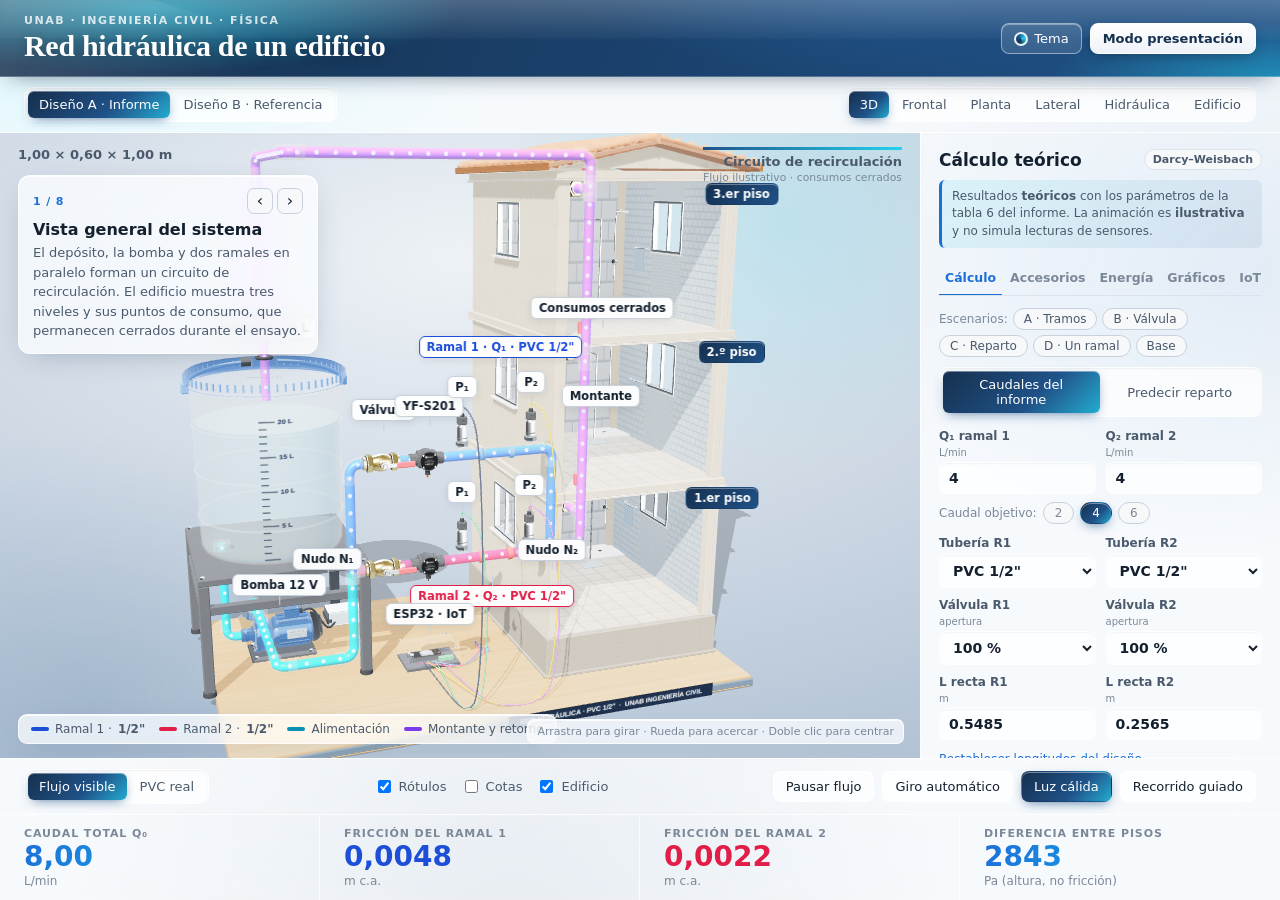
==== commit 96ca5922: "Maqueta hidráulica: fase 3 de ingeniería y paleta de mayor contraste Co-Authored-By: Claude Opus 5.5" ====
--- a/maqueta-hidraulica/index.html
+++ b/maqueta-hidraulica/index.html
@@ -25,7 +25,7 @@
 <style>:root{
   --navy:#16304f; --navy-2:#1f3f66; --ink:#14202e; --ink-2:#4a5a6c; --ink-3:#7b8898;
   --bg:#eef2f6; --surface:#ffffff; --surface-2:#f6f8fa; --line:#dbe2ea; --line-2:#c7d1dc;
-  --accent:#1d6fd8; --r1:#2563eb; --r2:#dc2626; --al:#38bdf8; --rt:#94a3b8;
+  --accent:#1d6fd8; --r1:#1d4ed8; --r2:#e11d48; --al:#0891b2; --rt:#7c3aed;
   --warn:#b45309; --warn-bg:#fff4e0; --ok:#15803d;
   --stage-a:#f7f9fb; --stage-b:#dfe7ef;
   --label-bg:rgba(255,255,255,.94); --label-ink:#14202e; --shadow:0 6px 22px rgba(20,32,46,.10);
@@ -35,7 +35,7 @@
 :root[data-theme="dark"]{
   --navy:#0b1729; --navy-2:#132640; --ink:#e7eef6; --ink-2:#a9b8c8; --ink-3:#7d8ea2;
   --bg:#0c1420; --surface:#121d2c; --surface-2:#0f1926; --line:#22324a; --line-2:#2d4060;
-  --accent:#5aa2ff; --r1:#4f8dff; --r2:#ff5a5f; --al:#5fd0ff; --rt:#9fb0c4;
+  --accent:#5aa2ff; --r1:#4f8dff; --r2:#ff5a7a; --al:#22d3ee; --rt:#a78bfa;
   --warn:#fbbf24; --warn-bg:#2a2210; --ok:#4ade80;
   --stage-a:#1a2a40; --stage-b:#070d16;
   --label-bg:rgba(15,25,38,.92); --label-ink:#e7eef6; --shadow:0 6px 22px rgba(0,0,0,.45);
@@ -50,7 +50,7 @@
 :root[data-palette="carmesi"]{--p3:#f97316;--p1:#5f0f1a;--p2:#c0263d;--pa:#be123c;--pd:#fb7185}
 :root[data-palette="grafito"]{--p3:#94a3b8;--p1:#1f2937;--p2:#475569;--pa:#475569;--pd:#cbd5e1}
 :root{--navy:var(--p1);--navy-2:var(--p1);--accent:var(--pa);--hdr:linear-gradient(115deg,var(--p1) 0%,var(--p2) 100%);
-  --stage-a:#f8fafc;--stage-b:color-mix(in srgb,var(--p2) 13%,#e6ebf0)}
+  --stage-a:#eef2f6;--stage-b:color-mix(in srgb,var(--p2) 24%,#dfe5ec)}
 :root[data-theme="dark"]{--navy:color-mix(in srgb,var(--p1) 70%,#050a12);--navy-2:color-mix(in srgb,var(--p2) 55%,#0b1424);--accent:var(--pd);
   --hdr:linear-gradient(115deg,color-mix(in srgb,var(--p1) 75%,#04080f) 0%,color-mix(in srgb,var(--p2) 55%,#04080f) 100%);
   --stage-a:color-mix(in srgb,var(--p2) 22%,#16233a);--stage-b:#060b14}
@@ -265,6 +265,54 @@
 .pal-grid [data-pal=rosado] i{background:linear-gradient(135deg,#831843,#db2777 55%,#fb7185)}
 .pal-grid [data-pal=carmesi] i{background:linear-gradient(135deg,#5f0f1a,#c0263d 55%,#f97316)}
 .pal-grid [data-pal=grafito] i{background:linear-gradient(135deg,#1f2937,#475569 55%,#94a3b8)}
+
+/* ---------- fase 3: pestañas del panel e ingeniería ---------- */
+.ptabs{display:flex;gap:2px;margin:12px 0 12px;border-bottom:1px solid var(--line);overflow-x:auto;scrollbar-width:none}
+.ptabs button{flex:1 0 auto;border:0;background:none;padding:8px 9px 9px;font-size:13px;font-weight:600;color:var(--ink-3);border-bottom:2px solid transparent;margin-bottom:-1px;white-space:nowrap}
+.ptabs button.on{color:var(--accent);border-bottom-color:var(--accent)}
+.ptab{display:none}.ptab.on{display:block}
+.seg.wide{display:flex;width:100%;margin-bottom:12px}.seg.wide button{flex:1}
+.scen{display:flex;flex-wrap:wrap;gap:5px;align-items:center;font-size:12px;color:var(--ink-3);margin-bottom:10px}
+.scen button{border:1px solid var(--line-2);background:var(--surface-2);border-radius:20px;padding:3px 10px;font-size:12px;color:var(--ink-2)}
+.scen button.on{background:var(--accent);border-color:var(--accent);color:#fff}
+.qsplit{display:flex;flex-direction:column;justify-content:flex-end;gap:2px;font-size:12.5px;color:var(--ink-2);padding-bottom:4px}
+.qsplit .r1 b{color:var(--r1)}.qsplit .r2 b{color:var(--r2)}.qsplit small{color:var(--ink-3);font-size:11px}
+table.res tr.tot td{border-top:2px solid var(--line-2)}
+.note.ok{border-left:3px solid var(--ok)}.note.scen{border-left:3px solid var(--accent);font-weight:600}
+.sub{font-size:12px;color:var(--ink-3);line-height:1.45;margin:6px 0 10px}
+.muted{color:var(--ink-3);font-size:11.5px}
+table.ktab td small{color:var(--ink-3);font-weight:400}
+.kin{width:58px;padding:3px 5px;font-size:12.5px;text-align:right;border:1px solid var(--line-2);border-radius:6px;background:var(--surface-2);color:var(--ink);font-variant-numeric:tabular-nums}
+.bars{margin:14px 0 6px;display:flex;flex-direction:column;gap:10px}
+.bar-row{display:grid;grid-template-columns:62px 1fr 64px;align-items:center;gap:8px;font-size:12px}
+.bar-row .bl{font-weight:700}.bar-row .bl.r1{color:var(--r1)}.bar-row .bl.r2{color:var(--r2)}
+.bar-row .bv{text-align:right;font-variant-numeric:tabular-nums;font-weight:600}
+.bar-row .bp{grid-column:2/4;color:var(--ink-3);font-size:11px;margin-top:-6px}
+.bar-track{height:12px;background:var(--surface-2);border:1px solid var(--line);border-radius:6px;display:flex;overflow:hidden}
+i.bf{background:var(--accent);display:block;height:100%}
+i.bk{background:color-mix(in srgb,var(--warn) 70%,#f59e0b);display:block;height:100%}
+.bar-key{display:flex;gap:14px;font-size:11.5px;color:var(--ink-3)}.bar-key i{display:inline-block;width:10px;height:10px;border-radius:2px;margin-right:5px;vertical-align:-1px}
+.chart svg{width:100%;height:auto;display:block;font-family:var(--font)}
+.chart{margin:8px 0 4px;background:var(--surface-2);border:1px solid var(--line);border-radius:10px;padding:6px 4px 2px}
+.lg-mini{display:flex;flex-wrap:wrap;gap:12px;font-size:11.5px;color:var(--ink-3);margin:4px 0 10px}
+.lg-mini i.ln{display:inline-block;width:18px;height:0;border-top:2px solid;margin-right:5px;vertical-align:3px}
+.lg-mini .egl{border-color:var(--accent)!important;border-top-style:dashed!important}.lg-mini .hgl{border-color:var(--r1)!important}.lg-mini .pipe{border-color:var(--rt)!important;border-top-width:3px!important}
+.ch-title{font-size:13px;margin:14px 0 4px;color:var(--ink)}
+.pow{display:flex;flex-wrap:wrap;gap:8px}.pow .sub{flex-basis:100%;margin:2px 0 0}
+.pw{flex:1 1 90px;background:var(--surface-2);border:1px solid var(--line);border-radius:10px;padding:8px 10px;display:flex;flex-direction:column}
+.pw b{font-size:20px;font-variant-numeric:tabular-nums}.pw span{font-size:11px;color:var(--ink-3)}.pw small{font-size:11.5px;color:var(--ink-2);margin-top:2px}
+.pw.r1 b{color:var(--r1)}.pw.r2 b{color:var(--r2)}.pw.al b{color:var(--accent)}
+.warnbox{border-left:3px solid var(--warn)}
+.iot-grid{display:grid;grid-template-columns:repeat(auto-fill,minmax(92px,1fr));gap:7px;margin-bottom:8px}
+.iot-card{background:#0b1220;color:#d7f7e6;border-radius:9px;padding:8px 9px;font-family:ui-monospace,Consolas,monospace;border:1px solid #1d2a40;box-shadow:inset 0 0 18px rgba(34,211,238,.08)}
+.iot-card small{display:block;font-size:10.5px;color:#8ea3bd;font-family:var(--font)}
+.iot-card b{display:block;font-size:18px;color:#5eead4;font-variant-numeric:tabular-nums}
+.iot-card span{font-size:10.5px;color:#8ea3bd}
+.iot-card.r1{border-color:color-mix(in srgb,var(--r1) 55%,#1d2a40)}.iot-card.r2{border-color:color-mix(in srgb,var(--r2) 55%,#1d2a40)}
+.field-row[hidden]{display:none!important}
+table.ktab input.kin{width:56px!important;min-width:0!important;padding:3px 6px!important;font-size:12.5px!important;height:auto!important}
+table.ktab td:nth-child(2){width:64px}
+.ptabs button{padding:8px 6px 9px;font-size:12.5px}
 </style>
 </head>
 <body>
@@ -356,34 +404,91 @@
     </div>
     <p class="disclaimer">Resultados <b>teóricos</b> con los parámetros de la tabla 6 del informe. La animación es <b>ilustrativa</b> y no simula lecturas de sensores.</p>
 
-    <div class="field-row">
-      <label>Q₁ ramal 1 <small>L/min</small><input type="number" id="inQ1" min="0" max="30" step="0.5" value="4"></label>
-      <label>Q₂ ramal 2 <small>L/min</small><input type="number" id="inQ2" min="0" max="30" step="0.5" value="4"></label>
+    <div class="ptabs" id="ptabs" role="tablist">
+      <button data-tab="calc" class="on">Cálculo</button><button data-tab="acc">Accesorios</button><button data-tab="ene">Energía</button><button data-tab="gra">Gráficos</button><button data-tab="iot">IoT</button>
     </div>
-    <div class="chips" id="chipsQ">
-      <span>Caudal objetivo:</span>
-      <button data-q="2">2</button><button data-q="4" class="on">4</button><button data-q="6">6</button>
-    </div>
-
-    <div class="field-row">
-      <label>Tubería R1
-        <select id="selD1"><option value="1/2">PVC 1/2"</option><option value="3/4">PVC 3/4"</option><option value="1">PVC 1"</option></select>
-      </label>
-      <label>Tubería R2
-        <select id="selD2"><option value="1/2">PVC 1/2"</option><option value="3/4">PVC 3/4"</option><option value="1">PVC 1"</option></select>
-      </label>
-    </div>
-    <div class="field-row">
-      <label>L recta R1 <small>m</small><input type="number" id="inL1" min="0" step="0.0005" value="0.5485"></label>
-      <label>L recta R2 <small>m</small><input type="number" id="inL2" min="0" step="0.0005" value="0.2565"></label>
-    </div>
-    <button class="linkbtn" id="btnResetL">Restablecer longitudes del diseño</button>
-
-    <table class="res" id="resTable">
-      <thead><tr><th></th><th class="c-r1">Ramal 1</th><th class="c-r2">Ramal 2</th></tr></thead>
-      <tbody></tbody>
-    </table>
-    <div class="notes" id="notes"></div>
+
+    <section class="ptab on" data-tab="calc">
+      <div class="scen" id="scen">
+        <span>Escenarios:</span>
+        <button data-sc="A" title="Tramos rectos de 1 y 2 m">A · Tramos</button><button data-sc="B" title="Válvula del ramal 1 al 50 % con caudal fijo">B · Válvula</button><button data-sc="C" title="Cerrar a medias el ramal 1 y ver el reparto">C · Reparto</button><button data-sc="D" title="Solo un ramal abierto">D · Un ramal</button><button data-sc="0" title="Volver al diseño">Base</button>
+      </div>
+      <div class="seg wide" id="segFlow">
+        <button data-fm="dato" class="on">Caudales del informe</button><button data-fm="reparto">Predecir reparto</button>
+      </div>
+      <div class="field-row" id="rowQ0" hidden>
+        <label>Q₀ total de la bomba <small>L/min</small><input type="number" id="inQ0" min="0" max="30" step="0.5" value="8"></label>
+        <div class="qsplit" id="qsplit"></div>
+      </div>
+      <div class="field-row" id="rowQ">
+        <label>Q₁ ramal 1 <small>L/min</small><input type="number" id="inQ1" min="0" max="30" step="0.5" value="4"></label>
+        <label>Q₂ ramal 2 <small>L/min</small><input type="number" id="inQ2" min="0" max="30" step="0.5" value="4"></label>
+      </div>
+      <div class="chips" id="chipsQ">
+        <span>Caudal objetivo:</span>
+        <button data-q="2">2</button><button data-q="4" class="on">4</button><button data-q="6">6</button>
+      </div>
+      <div class="field-row">
+        <label>Tubería R1
+          <select id="selD1"><option value="1/2">PVC 1/2"</option><option value="3/4">PVC 3/4"</option><option value="1">PVC 1"</option></select>
+        </label>
+        <label>Tubería R2
+          <select id="selD2"><option value="1/2">PVC 1/2"</option><option value="3/4">PVC 3/4"</option><option value="1">PVC 1"</option></select>
+        </label>
+      </div>
+      <div class="field-row">
+        <label>Válvula R1 <small>apertura</small>
+          <select id="selV1"><option value="100">100 %</option><option value="75">75 %</option><option value="50">50 %</option><option value="25">25 %</option><option value="0">Cerrada</option></select>
+        </label>
+        <label>Válvula R2 <small>apertura</small>
+          <select id="selV2"><option value="100">100 %</option><option value="75">75 %</option><option value="50">50 %</option><option value="25">25 %</option><option value="0">Cerrada</option></select>
+        </label>
+      </div>
+      <div class="field-row">
+        <label>L recta R1 <small>m</small><input type="number" id="inL1" min="0" step="0.0005" value="0.5485"></label>
+        <label>L recta R2 <small>m</small><input type="number" id="inL2" min="0" step="0.0005" value="0.2565"></label>
+      </div>
+      <button class="linkbtn" id="btnResetL">Restablecer longitudes del diseño</button>
+
+      <table class="res" id="resTable">
+        <thead><tr><th></th><th class="c-r1">Ramal 1</th><th class="c-r2">Ramal 2</th></tr></thead>
+        <tbody></tbody>
+      </table>
+      <div class="notes" id="notes"></div>
+    </section>
+
+    <section class="ptab" data-tab="acc">
+      <p class="sub">Pérdida local h<sub>L</sub> = ΣK · v²/2g. Los K son valores de referencia de tablas usuales (Crane, Mott) y se pueden editar: verifícalos con su fuente o con el ensayo.</p>
+      <table class="res ktab" id="kTable">
+        <thead><tr><th>Accesorio</th><th>K</th><th class="c-r1">R1</th><th class="c-r2">R2</th></tr></thead>
+        <tbody></tbody>
+      </table>
+      <div class="bars" id="kBars"></div>
+      <div class="notes" id="kNotes"></div>
+    </section>
+
+    <section class="ptab" data-tab="ene">
+      <div class="seg" id="segVia"><button data-via="r1" class="on">Por el ramal 1</button><button data-via="r2">Por el ramal 2</button></div>
+      <div class="chart" id="eneChart"></div>
+      <div class="lg-mini"><span><i class="ln egl"></i>Línea de energía</span><span><i class="ln hgl"></i>Línea piezométrica</span><span><i class="ln pipe"></i>Eje del tubo</span></div>
+      <table class="res" id="eneTable"><thead><tr><th>Punto</th><th>z (m)</th><th>p (kPa)</th><th>E (m)</th></tr></thead><tbody></tbody></table>
+      <div class="notes" id="eneNotes"></div>
+    </section>
+
+    <section class="ptab" data-tab="gra">
+      <h4 class="ch-title">Pérdida frente al caudal</h4>
+      <div class="chart" id="chHQ"></div>
+      <p class="sub">Línea continua: fricción h<sub>f</sub> (sin valor en la franja de transición). Discontinua: fricción + accesorios.</p>
+      <h4 class="ch-title">Potencia disipada P = ρ g Q h</h4>
+      <div class="pow" id="pow"></div>
+      <h4 class="ch-title">Diagrama de Moody (punto de operación)</h4>
+      <div class="chart" id="chMoody"></div>
+    </section>
+
+    <section class="ptab" data-tab="iot">
+      <p class="disclaimer warnbox">Simulación teórica del tablero del ESP32. <b>No son lecturas reales</b>: sirven para saber qué valores esperar.</p>
+      <div class="iot" id="iot"></div>
+    </section>
 
     <details class="assume">
       <summary>Supuestos del cálculo</summary>
@@ -392,8 +497,9 @@
         <li>PVC clase 10: Di = De − 2e (1/2" = 17,4 mm; 3/4" = 22,9 mm; 1" = 29,4 mm). Provisional: medir el tubo comprado.</li>
         <li>Rugosidad absoluta ε = 0,0015 mm. f por Colebrook en régimen turbulento y 64/Re en laminar.</li>
         <li>Entre Re = 2300 y 4000 no se asigna un valor único de f (transición).</li>
-        <li>Solo tramos rectos de PVC. Codos, tees, válvulas y caudalímetros añaden pérdidas locales que se tratarán con K.</li>
-        <li>Los caudales son datos ingresados: el modelo no predice todavía el reparto entre ramales.</li>
+        <li>Pérdidas locales con K de referencia (editables). La válvula de bola usa K según el ángulo de cierre; el YF-S201 no trae K en su ficha y se estima en 2,2.</li>
+        <li>"Predecir reparto" iguala la pérdida total de ambos ramales entre los mismos nudos. Si un ramal cae en transición, f se interpola entre laminar y turbulento solo como referencia.</li>
+        <li>Línea de energía: el retorno descarga libre en su punto más alto (presión atmosférica). Se desprecian las pérdidas en la succión.</li>
       </ul>
     </details>
   </aside>
@@ -3883,9 +3989,68 @@
     return r;
   }
 
+
+  /* ---------------- Fase 3: pérdidas locales, f continuo y reparto ---------------- */
+  // K de referencia (tablas usuales de Crane / Mott). Editables en la interfaz: a verificar.
+  var K_REF = { codo: 0.9, teeRecto: 0.6, teeDeriv: 1.8, medidor: 2.2 };
+  // Válvula de bola: K según ángulo de cierre θ (grados), tabla usual de literatura.
+  var BOLA = [[0, 0.05], [5, 0.05], [10, 0.29], [15, 0.75], [20, 1.56], [25, 3.10], [30, 5.47], [35, 9.68], [40, 17.3], [45, 31.2], [50, 52.6], [55, 106], [60, 206], [65, 486]];
+  /** apertura en % (100 abierta, 0 cerrada) → K de la válvula; null si está cerrada. */
+  function kValvula(ap) {
+    if (ap <= 0) return null;
+    var th = (1 - ap / 100) * 90;
+    if (th >= 65) return 486 * Math.exp((th - 65) / 6);
+    for (var i = 1; i < BOLA.length; i++) if (th <= BOLA[i][0]) {
+      var a = BOLA[i - 1], b = BOLA[i], t = (th - a[0]) / (b[0] - a[0]);
+      return Math.exp(Math.log(a[1]) + t * (Math.log(b[1]) - Math.log(a[1])));
+    }
+    return 486;
+  }
+  /** f continuo: laminar, Colebrook y, entre 2300 y 4000, interpolación lineal (solo referencial). */
+  function fEff(Re, D) {
+    if (Re <= 0) return 0;
+    if (Re < RE_LAM) return 64 / Re;
+    var rr = AGUA.eps / D;
+    if (Re >= RE_TURB) return colebrook(Re, rr);
+    var t = (Re - RE_LAM) / (RE_TURB - RE_LAM);
+    return (1 - t) * 64 / RE_LAM + t * colebrook(RE_TURB, rr);
+  }
+  function vel(QLmin, D) { return QLmin / 60000 / (Math.PI * D * D / 4); }
+  function hvOf(QLmin, D) { var v = vel(QLmin, D); return v * v / (2 * AGUA.g); }
+  /** Pérdida por cambio de sección al pasar de Da a Db (carga en m, con la velocidad mayor). */
+  function hTransicion(QLmin, Da, Db) {
+    if (Math.abs(Da - Db) < 1e-6 || QLmin <= 0) return 0;
+    if (Db < Da) { var b2 = Db * Db / (Da * Da); return 0.5 * (1 - b2) * hvOf(QLmin, Db); }      // contracción
+    var a2 = Da * Da / (Db * Db); return (1 - a2) * (1 - a2) * hvOf(QLmin, Da);                // ampliación
+  }
+  /** Ramal: {D, L, sumK, Dh (diámetro del cabezal)}. Devuelve hf, hL y h total (m). */
+  function ramal(br, QLmin) {
+    if (QLmin <= 0) return { Q: 0, hf: 0, hL: 0, h: 0, f: 0, Re: 0, v: 0, hv: 0 };
+    var v = vel(QLmin, br.D), Re = v * br.D / AGUA.nu, hv = v * v / (2 * AGUA.g), f = fEff(Re, br.D);
+    var hf = f * br.L / br.D * hv;
+    var hT = br.Dh ? hTransicion(QLmin, br.Dh, br.D) + hTransicion(QLmin, br.D, br.Dh) : 0;
+    var hL = br.sumK * hv + hT;
+    return { Q: QLmin, v: v, Re: Re, hv: hv, f: f, hf: hf, hL: hL, hT: hT, h: hf + hL, trans: Re >= RE_LAM && Re < RE_TURB };
+  }
+  /** Reparto en paralelo: busca Q1 con h1(Q1) = h2(Q0 − Q1). br.sumK = null → válvula cerrada. */
+  function reparto(Q0, b1, b2) {
+    if (Q0 <= 0) return { Q1: 0, Q2: 0, h: 0 };
+    if (b1.sumK == null && b2.sumK == null) return { Q1: 0, Q2: 0, h: null, bloqueado: true };
+    if (b1.sumK == null) return { Q1: 0, Q2: Q0, h: ramal(b2, Q0).h };
+    if (b2.sumK == null) return { Q1: Q0, Q2: 0, h: ramal(b1, Q0).h };
+    var lo = 0, hi = Q0;
+    for (var i = 0; i < 80; i++) {
+      var m = (lo + hi) / 2, g = ramal(b1, m).h - ramal(b2, Q0 - m).h;
+      if (g > 0) hi = m; else lo = m;
+    }
+    var Q1 = (lo + hi) / 2;
+    return { Q1: Q1, Q2: Q0 - Q1, h: ramal(b1, Q1).h };
+  }
+
   function hidrostatica(dz) { return AGUA.rho * AGUA.g * dz; }
 
-  var api = { AGUA: AGUA, PVC: PVC, tramo: tramo, colebrook: colebrook, hidrostatica: hidrostatica, RE_LAM: RE_LAM, RE_TURB: RE_TURB };
+  var api = { AGUA: AGUA, PVC: PVC, tramo: tramo, colebrook: colebrook, hidrostatica: hidrostatica, RE_LAM: RE_LAM, RE_TURB: RE_TURB,
+    K_REF: K_REF, kValvula: kValvula, fEff: fEff, vel: vel, hvOf: hvOf, hTransicion: hTransicion, ramal: ramal, reparto: reparto };
   if (typeof module !== 'undefined' && module.exports) module.exports = api; else root.HCALC = api;
 })(this);
 </script>
@@ -3904,8 +4069,10 @@
   L: { A: { r1: 0.5485, r2: 0.2565 }, B: { r1: 0.6685, r2: 0.6365 } },
   Q1: 4, Q2: 4,
   glass: true, paused: false, autorot: false, warm: true, labels: true, cotas: false, building: true,
-  theme: 'light', palette: 'azul'
+  theme: 'light', palette: 'azul',
+  Qu1: 4, Qu2: 4, Q0: 8, flowMode: 'dato', open: { r1: 100, r2: 100 }, K: null, ptab: 'calc', via: 'r1', scenMsg: ''
 };
+S.K = { codo: H.K_REF.codo, teeRecto: H.K_REF.teeRecto, teeDeriv: H.K_REF.teeDeriv, medidor: H.K_REF.medidor };
 var PALS = ['azul', 'oceano', 'glaciar', 'indigo', 'morado', 'rosado', 'carmesi', 'grafito'];
 try { var pl = localStorage.getItem('hid-palette'); if (PALS.indexOf(pl) >= 0) S.palette = pl; } catch (e) {}
 try { var th = localStorage.getItem('hid-theme'); if (th === 'dark' || th === 'light') S.theme = th; } catch (e) {}
@@ -4152,14 +4319,17 @@
   wire: {}
 };
 
-var CIRC = { r1: 0x2563eb, r2: 0xdc2626, al: 0x38bdf8, rt: 0x8aa0b8 };
+var CIRC = { r1: 0x1d4ed8, r2: 0xe11d48, al: 0x0891b2, rt: 0x7c3aed };
 var WATER = {}, DOTMAT = {};
 Object.keys(CIRC).forEach(function (k) {
-  WATER[k] = new T.MeshStandardMaterial({ color: CIRC[k], roughness: 0.2, transparent: true, opacity: 0.62, emissive: CIRC[k], emissiveIntensity: 0.12 });
-  var c = new T.Color(CIRC[k]).lerp(new T.Color(0xffffff), 0.55);
-  DOTMAT[k] = new T.MeshBasicMaterial({ color: c });
+  WATER[k] = new T.MeshStandardMaterial({ color: CIRC[k], roughness: 0.25, transparent: true, opacity: 0.8, emissive: CIRC[k], emissiveIntensity: 0.12, toneMapped: false, depthWrite: false });
+  var c = new T.Color(CIRC[k]).lerp(new T.Color(0xffffff), 0.82);
+  DOTMAT[k] = new T.MeshBasicMaterial({ color: c, transparent: true, opacity: 1, toneMapped: false });
 });
 
+/* contraste: el edificio va en arena y gris azulado para que la tubería blanca y el agua de color resalten */
+M.plaster.color.setHex(0xcdb99a); M.white.color.setHex(0xc9bba5); M.column.color.setHex(0xd3c4ab);
+M.concrete.color.setHex(0x9c968c); M.wallTile.color.setHex(0xaebccb); M.wallTile2.color.setHex(0xa3b4c6);
 /* --------------------------------------------------------- utilidades 3D */
 function mesh(geo, mat, cast, recv) { var m = new T.Mesh(geo, mat); m.castShadow = cast !== false; m.receiveShadow = recv !== false; return m; }
 function box(w, h, d, mat, x, y, z, parent) { var m = mesh(new T.BoxGeometry(w, h, d), mat); m.position.set(x, y, z); if (parent) parent.add(m); return m; }
@@ -4649,8 +4819,8 @@
   if (total < 1e-4) return;
   var count = Math.max(2, Math.round(total / 0.03));
   var im = new T.InstancedMesh(dotGeo, DOTMAT[circ], count);
-  im.frustumCulled = false; hyd.add(im);
-  flows.push({ line: line, cum: cum, total: total, count: count, im: im, sp: sp, q: qkey, offset: Math.random() * total, rad: sp.Di * 0.16 });
+  im.frustumCulled = false; im.renderOrder = 6; hyd.add(im);
+  flows.push({ line: line, cum: cum, total: total, count: count, im: im, sp: sp, q: qkey, offset: Math.random() * total, rad: sp.Di * 0.21 });
 }
 var tmpM = new T.Matrix4(), tmpV = new T.Vector3(), tmpS = new T.Vector3(), tmpQ = new T.Quaternion();
 function flowPoint(f, s, out) {
@@ -4725,7 +4895,7 @@
   var cab = [];
   [[yR1, sp1, 'r1', 'Ramal 1'], [yR2, sp2, 'r2', 'Ramal 2']].forEach(function (it) {
     var y = it[0], sp = it[1], k = it[2];
-    addValve(V(-0.215, y, Z), V(1, 0, 0), sp, V(0, 0, 1), 1);
+    addValve(V(-0.215, y, Z), V(1, 0, 0), sp, V(0, 0, 1), S.open[k] / 100);
     cab.push(addMeter(V(-0.135, y, Z), V(1, 0, 0), sp, V(0, 0, 1)));
     cab.push(addPSensor(V(-0.07, y, Z), sp, UP));
     cab.push(addPSensor(V(0.058, y, Z), sp, UP));
@@ -4761,7 +4931,7 @@
   var cab = [];
   [[xR1, sp1, 'r1', 'Ramal 1'], [xR2, sp2, 'r2', 'Ramal 2']].forEach(function (it) {
     var x = it[0], sp = it[1], k = it[2];
-    addValve(V(x, 0.19, Z), UP, sp, V(0, 0, 1), 1);
+    addValve(V(x, 0.19, Z), UP, sp, V(0, 0, 1), S.open[k] / 100);
     cab.push(addMeter(V(x, 0.265, Z), UP, sp, V(0, 0, 1)));
     G.taps.forEach(function (y, i) {
       var e = floorStub(x, y, sp, true);
@@ -4850,7 +5020,7 @@
 /* ------------------------------------------------------------ modos */
 function applyMode() {
   [M.pvc, M.fit, M.cap].forEach(function (m) {
-    m.transparent = S.glass; m.opacity = S.glass ? (m === M.pvc ? 0.26 : 0.5) : 1; m.depthWrite = !S.glass; m.needsUpdate = true;
+    m.transparent = S.glass; m.opacity = S.glass ? (m === M.pvc ? 0.12 : 0.3) : 1; m.depthWrite = !S.glass; m.needsUpdate = true;
   });
   waterMeshes.forEach(function (w) { w.visible = S.glass; });
   swapMats.forEach(function (m) { m.castShadow = !S.glass; });
@@ -4865,6 +5035,7 @@
   renderer.toneMappingExposure = dark ? 0.95 : 1.05;
   shadowCatcher.material.opacity = dark ? 0.35 : 0.18;
   buildCotas();
+  if (S.Q1 != null) { try { renderEng(); if (S.ptab === 'gra') renderCharts(); if (S.ptab === 'iot') renderIoT(); } catch (e) {} }
 }
 function applyLight() {
   sun.color.set(S.warm ? 0xffe6c7 : 0xffffff);
@@ -4945,7 +5116,10 @@
   return { r1: H.tramo(S.Q1, s1.Di, S.L[d].r1), r2: H.tramo(S.Q2, s2.Di, S.L[d].r2), s1: s1, s2: s2 };
 }
 function renderCalc() {
-  var c = compute(), a = c.r1, b = c.r2;
+  solveFlows();
+  var c = compute(), a = c.r1, b = c.r2, g1 = branchDef('r1'), g2 = branchDef('r2'), q1 = H.ramal(g1, S.Q1), q2 = H.ramal(g2, S.Q2);
+  function hl(g, q) { return g.sumK == null ? 'cerrada' : (q.Q > 0 ? fmt(q.hL, 6) : '0'); }
+  function ht(g, q) { return g.sumK == null ? '—' : (q.Q > 0 ? (q.trans ? '≈ ' : '') + fmt(q.h, 6) : '0'); }
   function hfTxt(r) { return r.hf != null ? fmt(r.hf, 6) : (r.regimen === 'Transición' ? 'Transición' : '—'); }
   var rows = [
     ['Diámetro interior Di (mm)', fmt(c.s1.Di * 1000, 1), fmt(c.s2.Di * 1000, 1)],
@@ -4956,7 +5130,10 @@
     ['Factor de Darcy f', a.f != null ? fmt(a.f, 5) : '—', b.f != null ? fmt(b.f, 5) : '—'],
     ['Pérdida hf (m c.a.)', hfTxt(a), hfTxt(b), 'key'],
     ['Δp por fricción (Pa)', a.dp != null ? fmt(a.dp, 2) : '—', b.dp != null ? fmt(b.dp, 2) : '—', 'key'],
-    ['Carga de velocidad v²/2g (mm)', fmt(a.hv * 1000, 2), fmt(b.hv * 1000, 2)]
+    ['Carga de velocidad v²/2g (mm)', fmt(a.hv * 1000, 2), fmt(b.hv * 1000, 2)],
+    ['ΣK de accesorios', g1.sumK == null ? '—' : fmt(g1.sumK, 2), g2.sumK == null ? '—' : fmt(g2.sumK, 2)],
+    ['Pérdida local hL (m c.a.)', hl(g1, q1), hl(g2, q2), 'key'],
+    ['Pérdida total hf + hL (m c.a.)', ht(g1, q1), ht(g2, q2), 'key tot']
   ];
   document.querySelector('#resTable tbody').innerHTML = rows.map(function (r) {
     return '<tr class="' + (r[3] || '') + '"><td>' + r[0] + '</td><td>' + r[1] + '</td><td>' + r[2] + '</td></tr>';
@@ -4968,8 +5145,11 @@
     if (r.QLmin > 0 && r.v < 0.6) notes.push(['', x[0] + ': v = ' + fmt(r.v, 2) + ' m/s, menor que 0,60 m/s, la velocidad mínima referencial de la IS.010 para redes reales. En una maqueta educativa es esperable.']);
     if (r.v > IS010_VMAX[x[2].id]) notes.push(['warn', x[0] + ': v = ' + fmt(r.v, 2) + ' m/s supera la máxima referencial de la IS.010 para ' + x[2].nombre + ' (' + fmt(IS010_VMAX[x[2].id], 2) + ' m/s).']);
   });
-  if (a.hf != null && b.hf != null && a.hf > 0 && b.hf > 0) {
-    notes.push(['', 'Los ramales están en paralelo: en la red real sus pérdidas totales entre los mismos nudos se igualan y los caudales se reparten hasta lograrlo. Aquí Q₁ y Q₂ son datos ingresados, no una predicción.']);
+  if (S.scenMsg) notes.unshift(['scen', S.scenMsg]);
+  if (S.flowMode === 'reparto' && SPLIT) {
+    notes.unshift(['ok', SPLIT.bloqueado ? 'Las dos válvulas están cerradas: no hay flujo.' : 'Reparto predicho para Q₀ = ' + fmt(S.Q0, 2) + ' L/min: Q₁ = ' + fmt(S.Q1, 2) + ' y Q₂ = ' + fmt(S.Q2, 2) + ' L/min. Con este reparto la pérdida total de ambos ramales es la misma: ' + fmt(SPLIT.h * 1000, 2) + ' mm.']);
+  } else if (a.hf != null && b.hf != null && a.hf > 0 && b.hf > 0) {
+    notes.push(['', 'Los ramales están en paralelo: en la red real sus pérdidas totales se igualan y el caudal se reparte hasta lograrlo. Aquí Q₁ y Q₂ son datos del informe; usa "Predecir reparto" para calcularlo.']);
   }
   notes.push(['', 'Cada piso está 0,2903 m más alto: ρgΔz = ' + fmt(H.hidrostatica(0.2903), 0) + ' Pa. Esa diferencia es altura, no fricción.']);
   document.getElementById('notes').innerHTML = notes.map(function (n) { return '<div class="note ' + n[0] + '">' + n[1] + '</div>'; }).join('');
@@ -4979,6 +5159,278 @@
   document.getElementById('stHid').textContent = fmt(H.hidrostatica(0.2903), 0);
   $('pQ0').textContent = $('stQ0').textContent; $('pH1').textContent = $('stH1').textContent; $('pH2').textContent = $('stH2').textContent;
   document.getElementById('lgR1').textContent = c.s1.nombre; document.getElementById('lgR2').textContent = c.s2.nombre;
+  var qs = $('qsplit'); if (qs) qs.innerHTML = '<span class="r1">Q₁ = <b>' + fmt(S.Q1, 2) + '</b></span><span class="r2">Q₂ = <b>' + fmt(S.Q2, 2) + '</b></span><small>L/min, calculados</small>';
+  renderEng();
+}
+
+/* ------------------------------------------------------------ fase 3: ingeniería */
+var KNAMES = { codo: 'Codo 90°', teeRecto: 'Tee, paso directo', teeDeriv: 'Tee, derivación', medidor: 'Caudalímetro YF-S201' };
+/* accesorios que atraviesa cada ramal entre los nudos (según el modelo 3D) */
+function fittings(d, k) {
+  if (d === 'A') return k === 'r1' ? { codo: 2, teeRecto: 1, teeDeriv: 1, medidor: 1 } : { codo: 0, teeRecto: 1, teeDeriv: 1, medidor: 1 };
+  return k === 'r1' ? { codo: 2, teeRecto: 5, teeDeriv: 0, medidor: 1 } : { codo: 0, teeRecto: 3, teeDeriv: 2, medidor: 1 };
+}
+function headerSpec() { return H.PVC[S.design === 'A' ? '1/2' : '3/4']; }
+function branchDef(k) {
+  var d = S.design, sp = H.PVC[S.spec[d][k]], n = fittings(d, k), Kv = H.kValvula(S.open[k]), sum = 0;
+  Object.keys(n).forEach(function (f) { sum += n[f] * S.K[f]; });
+  return { k: k, sp: sp, D: sp.Di, L: S.L[d][k], n: n, Kv: Kv, sumK: Kv == null ? null : sum + Kv, Dh: headerSpec().Di };
+}
+/* caudales efectivos: dato del informe o reparto predicho */
+var SPLIT = null;
+function solveFlows() {
+  SPLIT = null;
+  if (S.flowMode === 'reparto') {
+    SPLIT = H.reparto(S.Q0, branchDef('r1'), branchDef('r2'));
+    S.Q1 = SPLIT.Q1; S.Q2 = SPLIT.Q2;
+  } else {
+    S.Q1 = S.open.r1 > 0 ? S.Qu1 : 0; S.Q2 = S.open.r2 > 0 ? S.Qu2 : 0;
+  }
+}
+function setValveHandles() { buildHyd(); }
+
+/* ---------- tabla de accesorios ---------- */
+function renderK() {
+  var b1 = branchDef('r1'), b2 = branchDef('r2'), r1 = H.ramal(b1, S.Q1), r2 = H.ramal(b2, S.Q2);
+  var rows = Object.keys(KNAMES).map(function (f) {
+    return '<tr><td>' + KNAMES[f] + '</td><td><input class="kin" type="number" step="0.05" min="0" data-k="' + f + '" value="' + S.K[f] + '"></td><td>' + b1.n[f] + '</td><td>' + b2.n[f] + '</td></tr>';
+  });
+  function kv(b) { return b.Kv == null ? 'cerrada' : fmt(b.Kv, b.Kv < 1 ? 2 : 1); }
+  rows.push('<tr><td>Válvula de bola <small>(' + S.open.r1 + ' % / ' + S.open.r2 + ' %)</small></td><td class="muted">según apertura</td><td>' + kv(b1) + '</td><td>' + kv(b2) + '</td></tr>');
+  rows.push('<tr class="key"><td>ΣK del ramal</td><td></td><td>' + (b1.sumK == null ? '—' : fmt(b1.sumK, 2)) + '</td><td>' + (b2.sumK == null ? '—' : fmt(b2.sumK, 2)) + '</td></tr>');
+  if (r1.hT > 1e-7 || r2.hT > 1e-7) rows.push('<tr><td>Reducción y ampliación <small>(cambio de diámetro)</small></td><td class="muted">½(1−β²); (1−β²)²</td><td>' + fmt(r1.hT * 1000, 2) + ' mm</td><td>' + fmt(r2.hT * 1000, 2) + ' mm</td></tr>');
+  $('kTable').querySelector('tbody').innerHTML = rows.join('');
+  $('kTable').querySelectorAll('.kin').forEach(function (inp) {
+    inp.onchange = function () { var v = +this.value; if (isFinite(v) && v >= 0) { S.K[this.dataset.k] = v; renderCalc(); } };
+  });
+  // barras fricción vs accesorios
+  var mx = Math.max(r1.h, r2.h, 1e-9);
+  $('kBars').innerHTML = [['Ramal 1', r1, 'r1', b1], ['Ramal 2', r2, 'r2', b2]].map(function (x) {
+    var r = x[1];
+    if (x[3].sumK == null || r.Q <= 0) return '<div class="bar-row"><span class="bl">' + x[0] + '</span><span class="muted">sin flujo</span></div>';
+    var pf = r.hf / r.h * 100;
+    return '<div class="bar-row"><span class="bl ' + x[2] + '">' + x[0] + '</span><div class="bar-track"><i class="bf" style="width:' + (r.hf / mx * 100).toFixed(1) + '%"></i><i class="bk" style="width:' + (r.hL / mx * 100).toFixed(1) + '%"></i></div>' +
+      '<span class="bv">' + fmt(r.h * 1000, 1) + ' mm</span><small class="bp">fricción ' + fmt(pf, 0) + ' % · accesorios ' + fmt(100 - pf, 0) + ' %</small></div>';
+  }).join('') + '<div class="bar-key"><span><i class="bf"></i>Fricción h<sub>f</sub></span><span><i class="bk"></i>Accesorios h<sub>L</sub></span></div>';
+  var n = [];
+  if (r1.Q > 0 && r1.hL > r1.hf) n.push(['', 'En el ramal 1 los accesorios pierden ' + fmt(r1.hL / Math.max(r1.hf, 1e-12), 1) + ' veces lo que pierde el tubo recto. Con longitudes tan cortas, <b>mandan los accesorios, no la longitud</b>.']);
+  n.push(['', 'La válvula de bola casi no pierde abierta (K ≈ 0,05), pero al 50 % su K sube a ≈ 31 y al 25 % pasa de 700: por eso una válvula a medio cerrar desvía el agua al otro ramal.']);
+  n.push(['warn', 'El K del YF-S201 (2,2) es una estimación: su ficha no lo trae. Conviene medirlo en la maqueta con los sensores P antes y después del caudalímetro.']);
+  $('kNotes').innerHTML = n.map(function (x) { return '<div class="note ' + x[0] + '">' + x[1] + '</div>'; }).join('');
+}
+
+/* ---------- línea de energía ---------- */
+function energyProfile(via) {
+  var d = S.design, Z = G.ZP, t = G.tank, p = G.pump, spH = headerSpec(), b = branchDef(via), Qb = via === 'r1' ? S.Q1 : S.Q2, Q0 = S.Q1 + S.Q2;
+  if (Qb <= 0) return null;
+  var segs = [], events = [], marks = [], s0 = 0;
+  function hvQ(Q, D) { return H.hvOf(Q, D); }
+  function poly(pts, D, Q, grad, startName) {
+    var start = s0;
+    for (var i = 0; i < pts.length - 1; i++) {
+      var L = pts[i].distanceTo(pts[i + 1]);
+      segs.push({ a: pts[i], b: pts[i + 1], s: s0, L: L, D: D, Q: Q, grad: grad });
+      s0 += L;
+      if (i < pts.length - 2) events.push({ s: s0, h: S.K.codo * hvQ(Q, D), name: 'codo' });
+    }
+    return start;
+  }
+  function sAt(P) { // distancia recorrida hasta el punto P (que está sobre algún tramo)
+    for (var i = 0; i < segs.length; i++) { var g = segs[i], ab = g.b.clone().sub(g.a), ap = P.clone().sub(g.a), u = ap.dot(ab) / Math.max(1e-12, ab.lengthSq()); if (u >= -1e-6 && u <= 1 + 1e-6 && ap.clone().sub(ab.clone().multiplyScalar(u)).length() < 1e-4) return g.s + u * g.L; }
+    return null;
+  }
+  function gradOf(Q, D) { var v = H.vel(Q, D), Re = v * D / H.AGUA.nu; return H.fEff(Re, D) / D * v * v / (2 * H.AGUA.g); }
+  var gH = gradOf(Q0, spH.Di), rb = H.ramal(b, Qb), hvb = hvQ(Qb, b.D);
+  var P0 = V(p.x - 0.045, p.y + 0.05, p.z), down, br, N1, N2, tees1, tees2, taps = [];
+  if (d === 'A') {
+    var x1 = -0.27, x2 = 0.10, yR2 = 0.28, yR1 = 0.47, xM = 0.16;
+    N1 = V(x1, yR2, Z); N2 = V(x2, yR2, Z);
+    poly([P0, V(p.x - 0.045, 0.12, p.z), V(p.x - 0.045, 0.12, Z), V(x1, 0.12, Z), N1], spH.Di, Q0, gH);
+    br = via === 'r1' ? [N1, V(x1, yR1, Z), V(x2, yR1, Z), N2] : [N1, N2];
+    tees1 = via === 'r1' ? 'teeRecto' : 'teeDeriv'; tees2 = via === 'r1' ? 'teeDeriv' : 'teeRecto';
+    var yb = via === 'r1' ? yR1 : yR2;
+    down = [N2, V(xM, yR2, Z), V(xM, G.topY, Z), V(t.x, G.topY, Z), V(t.x, G.topY, t.z)];
+    var geomL = 0; for (var i = 0; i < br.length - 1; i++) geomL += br[i].distanceTo(br[i + 1]);
+    var nb = segs.length; poly(br, b.D, Qb, rb.hf / geomL);
+    events.push({ s: sAt(N1) + 1e-6, h: S.K[tees1] * hvb + H.hTransicion(Qb, spH.Di, b.D), name: 'tee' });
+    events.push({ P: V(-0.215, yb, Z), h: b.Kv * hvb, name: 'Válvula' });
+    events.push({ P: V(-0.135, yb, Z), h: S.K.medidor * hvb, name: 'YF-S201' });
+    marks.push({ P: V(-0.07, yb, Z), name: 'P₁ ' + (via === 'r1' ? 'R1' : 'R2'), sensor: true }, { P: V(0.058, yb, Z), name: 'P₂ ' + (via === 'r1' ? 'R1' : 'R2'), sensor: true });
+    var sN2 = s0;
+    events.push({ s: sN2 - 1e-6, h: S.K[tees2] * hvb + H.hTransicion(Qb, b.D, spH.Di), name: 'tee' });
+    poly(down, spH.Di, Q0, gH);
+    G.taps.forEach(function (y, i) { var P = V(xM, y, Z); events.push({ P: P, h: S.K.teeRecto * hvQ(Q0, spH.Di), name: 'tee' }); marks.push({ P: P, name: 'Piso ' + (i + 1), floor: true }); });
+  } else {
+    var xR2 = 0.16, xR1 = 0.22, yT = G.topY, C = V(xR2, 0.12, Z), Tp = V(xR2, yT, Z);
+    N1 = C; N2 = Tp;
+    poly([P0, V(p.x - 0.045, 0.12, p.z), V(p.x - 0.045, 0.12, Z), C], spH.Di, Q0, gH);
+    br = via === 'r1' ? [C, V(xR1, 0.12, Z), V(xR1, yT, Z), Tp] : [C, Tp];
+    var xb = via === 'r1' ? xR1 : xR2;
+    tees1 = via === 'r1' ? 'teeRecto' : 'teeDeriv'; tees2 = tees1;
+    var gl = 0; for (var j = 0; j < br.length - 1; j++) gl += br[j].distanceTo(br[j + 1]);
+    var sC = s0; poly(br, b.D, Qb, rb.hf / gl);
+    events.push({ s: sC + 1e-6, h: S.K[tees1] * hvb + H.hTransicion(Qb, spH.Di, b.D), name: 'tee' });
+    events.push({ P: V(xb, 0.19, Z), h: b.Kv * hvb, name: 'Válvula' });
+    events.push({ P: V(xb, 0.265, Z), h: S.K.medidor * hvb, name: 'YF-S201' });
+    G.taps.forEach(function (y, i) { var P = V(xb, y, Z); events.push({ P: P, h: S.K.teeRecto * hvb, name: 'tee' }); marks.push({ P: P, name: 'P' + ['₁', '₂', '₃'][i] + ' ' + (via === 'r1' ? 'R1' : 'R2') + ' · piso ' + (i + 1), sensor: true, floor: true }); });
+    var sT = s0;
+    events.push({ s: sT - 1e-6, h: S.K[tees2] * hvb + H.hTransicion(Qb, b.D, spH.Di), name: 'tee' });
+    poly([Tp, V(t.x, yT, Z), V(t.x, yT, t.z)], spH.Di, Q0, gH);
+  }
+  events.forEach(function (e) { if (e.s == null) e.s = sAt(e.P); });
+  marks.forEach(function (m) { m.s = sAt(m.P); m.z = m.P.y; });
+  marks.unshift({ s: 0, z: P0.y, name: 'Salida de la bomba' });
+  marks.push({ s: sAt(N1), z: N1.y, name: d === 'A' ? 'Nudo N₁' : 'Cabezal' }, { s: sAt(N2), z: N2.y, name: d === 'A' ? 'Nudo N₂' : 'Unión superior' }, { s: s0, z: segs[segs.length - 1].b.y, name: 'Descarga libre' });
+  // pérdida acumulada en la abscisa s (antes de los eventos en s)
+  function lossAt(s, inclusive) {
+    var h = 0;
+    segs.forEach(function (g) { if (s > g.s) h += g.grad * Math.min(g.L, s - g.s); });
+    events.forEach(function (e) { if (e.s < s || (inclusive && Math.abs(e.s - s) < 1e-9)) h += e.h; });
+    return h;
+  }
+  function segAt(s) { for (var i = 0; i < segs.length; i++) if (s <= segs[i].s + segs[i].L + 1e-9) return segs[i]; return segs[segs.length - 1]; }
+  function zAt(s) { var g = segAt(s), u = Math.max(0, Math.min(1, (s - g.s) / g.L)); return g.a.y + (g.b.y - g.a.y) * u; }
+  var total = lossAt(s0 + 1, true), last = segs[segs.length - 1], Eend = last.b.y + hvQ(last.Q, last.D), E0 = Eend + total;
+  // muestreo para la gráfica: vértices y saltos
+  var xs = [0]; segs.forEach(function (g) { xs.push(g.s + g.L); }); events.forEach(function (e) { xs.push(e.s - 1e-7, e.s + 1e-7); });
+  for (var k = 0; k <= 120; k++) xs.push(s0 * k / 120);
+  xs = xs.filter(function (x) { return x >= 0 && x <= s0; }).sort(function (a, c) { return a - c; });
+  var pts = xs.map(function (x) { var g = segAt(x), hv = hvQ(g.Q, g.D), E = E0 - lossAt(x, false); return { s: x, z: zAt(x), E: E, HGL: E - hv }; });
+  marks.forEach(function (m) { var g = segAt(m.s), hv = hvQ(g.Q, g.D); m.E = E0 - lossAt(m.s, false); m.p = H.AGUA.rho * H.AGUA.g * (m.E - hv - m.z); if (Math.abs(m.p) < 0.5) m.p = 0; });
+  var zTank = t.y0 + 0.255;
+  return { pts: pts, marks: marks, events: events, L: s0, E0: E0, total: total, Hb: E0 - zTank, zTank: zTank };
+}
+
+/* ---------- gráficos SVG ---------- */
+function css(v) { return getComputedStyle(document.documentElement).getPropertyValue(v).trim() || '#888'; }
+function svgPlot(o) {
+  var W = 320, Hh = o.h || 200, m = { l: 44, r: 10, t: 10, b: 30 }, iw = W - m.l - m.r, ih = Hh - m.t - m.b;
+  function tx(x) { return o.xlog ? m.l + (Math.log10(x) - Math.log10(o.x[0])) / (Math.log10(o.x[1]) - Math.log10(o.x[0])) * iw : m.l + (x - o.x[0]) / (o.x[1] - o.x[0]) * iw; }
+  function ty(y) { return o.ylog ? m.t + ih - (Math.log10(y) - Math.log10(o.y[0])) / (Math.log10(o.y[1]) - Math.log10(o.y[0])) * ih : m.t + ih - (y - o.y[0]) / (o.y[1] - o.y[0]) * ih; }
+  var g = [], ink = css('--ink-3'), line = css('--line');
+  (o.bands || []).forEach(function (b) { g.push('<rect x="' + tx(b[0]).toFixed(1) + '" y="' + m.t + '" width="' + (tx(b[1]) - tx(b[0])).toFixed(1) + '" height="' + ih + '" fill="' + b[2] + '" opacity=".13"/>'); });
+  (o.xt || []).forEach(function (v) { var X = tx(v).toFixed(1); g.push('<line x1="' + X + '" x2="' + X + '" y1="' + m.t + '" y2="' + (m.t + ih) + '" stroke="' + line + '" stroke-width=".6"/><text x="' + X + '" y="' + (Hh - m.b + 13) + '" fill="' + ink + '" font-size="9" text-anchor="middle">' + (o.xf ? o.xf(v) : v) + '</text>'); });
+  (o.yt || []).forEach(function (v) { var Y = ty(v).toFixed(1); g.push('<line x1="' + m.l + '" x2="' + (m.l + iw) + '" y1="' + Y + '" y2="' + Y + '" stroke="' + line + '" stroke-width=".6"/><text x="' + (m.l - 5) + '" y="' + (+Y + 3) + '" fill="' + ink + '" font-size="9" text-anchor="end">' + (o.yf ? o.yf(v) : v) + '</text>'); });
+  (o.series || []).forEach(function (s) {
+    var d = '', pen = false;
+    s.pts.forEach(function (p) { if (p == null || !isFinite(p[1])) { pen = false; return; } d += (pen ? 'L' : 'M') + tx(p[0]).toFixed(1) + ' ' + ty(p[1]).toFixed(1); pen = true; });
+    g.push('<path d="' + d + '" fill="none" stroke="' + s.c + '" stroke-width="' + (s.w || 1.8) + '"' + (s.dash ? ' stroke-dasharray="' + s.dash + '"' : '') + ' stroke-linejoin="round" stroke-linecap="round"/>');
+  });
+  (o.dots || []).forEach(function (p) { g.push('<circle cx="' + tx(p[0]).toFixed(1) + '" cy="' + ty(p[1]).toFixed(1) + '" r="' + (p[3] || 3.6) + '" fill="' + p[2] + '" stroke="' + css('--surface') + '" stroke-width="1.5"/>' + (p[4] ? '<text x="' + (tx(p[0]) + 5).toFixed(1) + '" y="' + (ty(p[1]) + (p[4] === 'R2' ? 12 : -5)).toFixed(1) + '" fill="' + css('--ink-2') + '" font-size="8.5">' + p[4] + '</text>' : '')); });
+  g.push('<text x="' + (m.l + iw / 2) + '" y="' + (Hh - 3) + '" fill="' + ink + '" font-size="9.5" text-anchor="middle">' + (o.xl || '') + '</text>');
+  g.push('<text transform="translate(10 ' + (m.t + ih / 2) + ') rotate(-90)" fill="' + ink + '" font-size="9.5" text-anchor="middle">' + (o.yl || '') + '</text>');
+  return '<svg viewBox="0 0 ' + W + ' ' + Hh + '" role="img" aria-label="' + (o.alt || '') + '">' + g.join('') + '</svg>';
+}
+function niceTicks(a, b, n) { var st = Math.pow(10, Math.floor(Math.log10((b - a) / n))), e = (b - a) / n / st; st *= e > 5 ? 10 : e > 2 ? 5 : e > 1 ? 2 : 1; var out = []; for (var v = Math.ceil(a / st) * st; v <= b + 1e-12; v += st) out.push(+v.toFixed(10)); return out; }
+
+function renderEnergy() {
+  var ep = energyProfile(S.via), el = $('eneChart');
+  document.querySelectorAll('#segVia button').forEach(function (b) { b.classList.toggle('on', b.dataset.via === S.via); });
+  if (!ep) { el.innerHTML = '<p class="sub">Ese ramal está sin flujo. Elige el otro ramal.</p>'; $('eneTable').querySelector('tbody').innerHTML = ''; $('eneNotes').innerHTML = ''; return ep; }
+  var ymax = Math.max.apply(null, ep.pts.map(function (p) { return p.E; })) * 1.06;
+  var cv = S.via === 'r1' ? css('--r1') : css('--r2');
+  el.innerHTML = svgPlot({
+    x: [0, ep.L], y: [0, ymax], xt: niceTicks(0, ep.L, 5), yt: niceTicks(0, ymax, 5), xf: function (v) { return fmt(v, 1); }, yf: function (v) { return fmt(v, 1); },
+    xl: 'Distancia a lo largo del circuito (m)', yl: 'Altura (m)', h: 220, alt: 'Línea de energía y piezométrica',
+    series: [
+      { pts: ep.pts.map(function (p) { return [p.s, p.z]; }), c: css('--rt'), w: 3.2 },
+      { pts: ep.pts.map(function (p) { return [p.s, p.HGL]; }), c: cv, w: 2 },
+      { pts: ep.pts.map(function (p) { return [p.s, p.E]; }), c: css('--accent'), w: 1.4, dash: '4 3' }
+    ],
+    dots: ep.marks.filter(function (m) { return m.sensor || m.floor; }).map(function (m) { return [m.s, m.z + m.p / (H.AGUA.rho * H.AGUA.g), cv, 3, ''] })
+  });
+  $('eneTable').querySelector('tbody').innerHTML = ep.marks.slice().sort(function (a, b) { return a.s - b.s; }).map(function (m) {
+    return '<tr' + (m.sensor ? ' class="key"' : '') + '><td>' + m.name + '</td><td>' + fmt(m.z, 3) + '</td><td>' + fmt(m.p / 1000, 2) + '</td><td>' + fmt(m.E, 4) + '</td></tr>';
+  }).join('');
+  var n = [];
+  n.push(['', 'Carga que debe dar la bomba (desde el nivel del depósito): <b>H ≈ ' + fmt(ep.Hb, 3) + ' m</b>, de los cuales solo ' + fmt(ep.total * 1000, 1) + ' mm son pérdidas; el resto es subir el agua. La placa indica H máx = 5 m, así que la bomba sobra para la maqueta.']);
+  n.push(['', 'La presión baja ≈ ' + fmt(H.hidrostatica(0.2903) / 1000, 2) + ' kPa por cada piso que sube el tubo: es altura (ρgΔz). La fricción y los accesorios solo mueven unos pocos pascales.']);
+  n.push(['', 'Escalones de la línea de energía = accesorios (tees, válvula, YF-S201, codos). Pendiente suave = fricción del tubo recto.']);
+  $('eneNotes').innerHTML = n.map(function (x) { return '<div class="note ' + x[0] + '">' + x[1] + '</div>'; }).join('');
+  return ep;
+}
+
+function renderCharts() {
+  var b1 = branchDef('r1'), b2 = branchDef('r2'), Qmax = 10, c1 = css('--r1'), c2 = css('--r2');
+  function curves(b, Qs) {
+    var hf = [], ht = [];
+    for (var q = 0.1; q <= Qmax + 1e-9; q += 0.1) {
+      var t = H.tramo(q, b.D, b.L); hf.push([q, t.hf != null ? t.hf * 1000 : NaN]);
+      ht.push([q, b.sumK == null ? NaN : H.ramal(b, q).h * 1000]);
+    }
+    return { hf: hf, ht: ht };
+  }
+  function band(b, c) { var A = Math.PI * b.D * b.D / 4, f = 60000 * A * H.AGUA.nu / b.D; return [H.RE_LAM * f, Math.min(Qmax, H.RE_TURB * f), c]; }
+  var k1 = curves(b1), k2 = curves(b2), ymax = 0;
+  k1.ht.concat(k2.ht, k1.hf, k2.hf).forEach(function (p) { if (isFinite(p[1])) ymax = Math.max(ymax, p[1]); });
+  ymax = Math.min(ymax, 400) * 1.05 || 1;
+  var r1 = H.ramal(b1, S.Q1), r2 = H.ramal(b2, S.Q2), dots = [];
+  if (S.Q1 > 0 && b1.sumK != null) dots.push([S.Q1, r1.h * 1000, c1, 3.8, 'R1']);
+  if (S.Q2 > 0 && b2.sumK != null) dots.push([S.Q2, r2.h * 1000, c2, 3.8, 'R2']);
+  $('chHQ').innerHTML = svgPlot({
+    x: [0, Qmax], y: [0, ymax], xt: [0, 2, 4, 6, 8, 10], yt: niceTicks(0, ymax, 5), yf: function (v) { return fmt(v, v < 10 ? 1 : 0); },
+    xl: 'Caudal Q (L/min)', yl: 'Pérdida (mm c.a.)', alt: 'Pérdida frente al caudal',
+    bands: [band(b1, c1), band(b2, c2)],
+    series: [{ pts: k1.hf, c: c1 }, { pts: k2.hf, c: c2 }, { pts: k1.ht, c: c1, dash: '5 3', w: 1.4 }, { pts: k2.ht, c: c2, dash: '5 3', w: 1.4 }],
+    dots: dots
+  });
+  // potencia disipada
+  var ep = energyProfile(S.via) || energyProfile(S.via === 'r1' ? 'r2' : 'r1');
+  function P(Q, h) { return H.AGUA.rho * H.AGUA.g * Q / 60000 * h * 1000; }
+  var items = [['Ramal 1', S.Q1 > 0 && b1.sumK != null ? P(S.Q1, r1.h) : 0, 'r1'], ['Ramal 2', S.Q2 > 0 && b2.sumK != null ? P(S.Q2, r2.h) : 0, 'r2']];
+  if (ep) items.push(['Todo el circuito', P(S.Q1 + S.Q2, ep.total), 'al']);
+  $('pow').innerHTML = items.map(function (x) { return '<div class="pw ' + x[2] + '"><b>' + fmt(x[1], x[1] < 1 ? 2 : 1) + '</b><span>mW</span><small>' + x[0] + '</small></div>'; }).join('') +
+    '<p class="sub">Un foco LED de 9 W gasta unas ' + fmt(9000 / Math.max(1e-9, items[items.length - 1][1]), 0) + ' veces más. Toda esta energía se vuelve calor en el agua.</p>';
+  // Moody
+  var Re = [], lam = [], col1 = [], col2 = [];
+  for (var e = 2.8; e <= 5.05; e += 0.02) { var R = Math.pow(10, e); Re.push(R); lam.push([R, R < 4000 ? 64 / R : NaN]); col1.push([R, R > 2300 ? H.colebrook(R, H.AGUA.eps / b1.D) : NaN]); col2.push([R, R > 2300 ? H.colebrook(R, H.AGUA.eps / b2.D) : NaN]); }
+  var md = [];
+  if (S.Q1 > 0) md.push([r1.Re, r1.f, c1, 3.8, 'R1']);
+  if (S.Q2 > 0) md.push([r2.Re, r2.f, c2, 3.8, 'R2']);
+  $('chMoody').innerHTML = svgPlot({
+    x: [600, 110000], y: [0.012, 0.11], xlog: true, ylog: true, h: 190,
+    xt: [1000, 2300, 4000, 10000, 100000], xf: function (v) { return v >= 10000 ? (v / 1000) + 'k' : v >= 2300 && v < 10000 ? fmt(v / 1000, 1) + 'k' : '10³'; },
+    yt: [0.015, 0.02, 0.03, 0.05, 0.08], yf: function (v) { return fmt(v, 3); },
+    xl: 'Reynolds Re', yl: 'f de Darcy', alt: 'Diagrama de Moody',
+    bands: [[2300, 4000, css('--warn')]],
+    series: [{ pts: lam, c: css('--ink-3'), w: 1.4 }, { pts: col1, c: c1, w: 1.4 }, { pts: col2, c: c2, w: 1.2, dash: '4 3' }],
+    dots: md
+  });
+}
+
+function renderIoT() {
+  var e1 = energyProfile('r1'), e2 = energyProfile('r2'), cards = [];
+  function pc(e, lbl, cls) {
+    if (!e) return '<div class="iot-card ' + cls + '"><small>' + lbl + '</small><b>—</b><span>ramal cerrado</span></div>';
+    return e.marks.filter(function (m) { return m.sensor; }).map(function (m) { return '<div class="iot-card ' + cls + '"><small>' + m.name + '</small><b>' + fmt(m.p / 1000, 2) + '</b><span>kPa</span></div>'; }).join('');
+  }
+  cards.push('<h4 class="ch-title">Presión (transductores)</h4><div class="iot-grid">' + pc(e1, 'R1', 'r1') + pc(e2, 'R2', 'r2') + '</div>');
+  if (S.design === 'A') {
+    var d1 = e1 ? e1.marks.filter(function (m) { return m.sensor; }) : null, d2 = e2 ? e2.marks.filter(function (m) { return m.sensor; }) : null;
+    cards.push('<div class="iot-grid">' + [['ΔP R1 (P₁ − P₂)', d1, 'r1'], ['ΔP R2 (P₁ − P₂)', d2, 'r2']].map(function (x) { return '<div class="iot-card ' + x[2] + '"><small>' + x[0] + '</small><b>' + (x[1] ? fmt(x[1][0].p - x[1][1].p, 1) : '—') + '</b><span>Pa</span></div>'; }).join('') + '</div>');
+  }
+  cards.push('<h4 class="ch-title">Caudal (YF-S201, F = 7,5·Q)</h4><div class="iot-grid">' + [['Q₀ total', S.Q1 + S.Q2, 'al'], ['Q₁ ramal 1', S.Q1, 'r1'], ['Q₂ ramal 2', S.Q2, 'r2']].map(function (x) {
+    return '<div class="iot-card ' + x[2] + '"><small>' + x[0] + '</small><b>' + fmt(x[1], 2) + '</b><span>L/min · ' + fmt(7.5 * x[1], 1) + ' Hz</span></div>';
+  }).join('') + '</div>');
+  cards.push('<div class="note">Los pulsos del YF-S201 se cuentan en ventanas de al menos 1 s: a 4 L/min llegan 30 pulsos por segundo. La ΔP entre P₁ y P₂ es de pocos pascales, por debajo de la resolución de muchos transductores de 0–1,2 MPa.</div>');
+  $('iot').innerHTML = cards.join('');
+}
+
+function renderEng() { renderK(); renderEnergy(); if (S.ptab === 'gra') renderCharts(); if (S.ptab === 'iot') renderIoT(); }
+
+/* ---------- escenarios del informe ---------- */
+function scenario(id) {
+  var d = S.design;
+  S.L[d] = { r1: DEF_L[d].r1, r2: DEF_L[d].r2 }; S.open = { r1: 100, r2: 100 }; S.flowMode = 'dato'; S.Qu1 = S.Qu2 = 4; S.Q0 = 8;
+  if (id === 'A') { S.spec[d] = { r1: '1/2', r2: '1/2' }; S.L[d] = { r1: 1, r2: 2 }; }
+  if (id === 'B') { S.open.r1 = 50; }
+  if (id === 'C') { S.flowMode = 'reparto'; S.open.r1 = 50; }
+  if (id === 'D') { S.flowMode = 'reparto'; S.open.r2 = 0; }
+  if (id === '0') S.spec[d] = d === 'A' ? { r1: '1/2', r2: '1/2' } : { r1: '3/4', r2: '1/2' };
+  document.querySelectorAll('#scen button').forEach(function (b) { b.classList.toggle('on', b.dataset.sc === id && id !== '0'); });
+  var msg = { A: 'Serie A: tramos rectos de 1 y 2 m a caudal controlado. La pérdida por fricción crece en proporción a la longitud.', B: 'Serie B: válvula del ramal 1 al 50 % con el mismo caudal. La pérdida local de la válvula se dispara.', C: 'Serie C: con la bomba dando el mismo Q₀, cerrar a medias el ramal 1 empuja agua al ramal 2.', D: 'Serie D: solo el ramal 1 abierto. Todo Q₀ pasa por él y su pérdida sube.' }[id];
+  S.scenMsg = msg || '';
+  buildHyd(); syncInputs(); renderCalc();
 }
 
 /* ------------------------------------------------------------ interfaz */
@@ -4987,8 +5439,11 @@
   var d = S.design;
   $('selD1').value = S.spec[d].r1; $('selD2').value = S.spec[d].r2;
   $('inL1').value = S.L[d].r1; $('inL2').value = S.L[d].r2;
-  $('inQ1').value = S.Q1; $('inQ2').value = S.Q2;
-  document.querySelectorAll('#chipsQ button').forEach(function (b) { b.classList.toggle('on', +b.dataset.q === S.Q1 && S.Q1 === S.Q2); });
+  $('inQ1').value = S.Qu1; $('inQ2').value = S.Qu2; $('inQ0').value = S.Q0;
+  $('selV1').value = S.open.r1; $('selV2').value = S.open.r2;
+  document.querySelectorAll('#segFlow button').forEach(function (b) { b.classList.toggle('on', b.dataset.fm === S.flowMode); });
+  $('rowQ').hidden = S.flowMode === 'reparto'; $('rowQ0').hidden = S.flowMode !== 'reparto';
+  syncChips();
 }
 document.querySelectorAll('#segDesign button').forEach(function (b) {
   b.onclick = function () {
@@ -5001,10 +5456,23 @@
 document.querySelectorAll('#segMode button').forEach(function (b) {
   b.onclick = function () { S.glass = b.dataset.mode === 'glass'; document.querySelectorAll('#segMode button').forEach(function (x) { x.classList.toggle('on', x === b); }); applyMode(); };
 });
-$('inQ1').oninput = function () { S.Q1 = Math.max(0, Math.min(30, +this.value || 0)); renderCalc(); syncChips(); };
-$('inQ2').oninput = function () { S.Q2 = Math.max(0, Math.min(30, +this.value || 0)); renderCalc(); syncChips(); };
-function syncChips() { document.querySelectorAll('#chipsQ button').forEach(function (b) { b.classList.toggle('on', +b.dataset.q === S.Q1 && S.Q1 === S.Q2); }); }
-document.querySelectorAll('#chipsQ button').forEach(function (b) { b.onclick = function () { S.Q1 = S.Q2 = +b.dataset.q; syncInputs(); renderCalc(); }; });
+$('inQ1').oninput = function () { S.Qu1 = Math.max(0, Math.min(30, +this.value || 0)); clearScen(); renderCalc(); syncChips(); };
+$('inQ2').oninput = function () { S.Qu2 = Math.max(0, Math.min(30, +this.value || 0)); clearScen(); renderCalc(); syncChips(); };
+$('inQ0').oninput = function () { S.Q0 = Math.max(0, Math.min(30, +this.value || 0)); clearScen(); renderCalc(); syncChips(); };
+function syncChips() { document.querySelectorAll('#chipsQ button').forEach(function (b) { var q = +b.dataset.q; b.classList.toggle('on', S.flowMode === 'reparto' ? S.Q0 === 2 * q : (S.Qu1 === q && S.Qu2 === q)); }); }
+document.querySelectorAll('#chipsQ button').forEach(function (b) { b.onclick = function () { S.Qu1 = S.Qu2 = +b.dataset.q; S.Q0 = 2 * b.dataset.q; clearScen(); syncInputs(); renderCalc(); }; });
+function clearScen() { S.scenMsg = ''; document.querySelectorAll('#scen button').forEach(function (b) { b.classList.remove('on'); }); }
+document.querySelectorAll('#segFlow button').forEach(function (b) { b.onclick = function () { S.flowMode = b.dataset.fm; if (S.flowMode === 'reparto') S.Q0 = S.Qu1 + S.Qu2; clearScen(); syncInputs(); renderCalc(); }; });
+$('selV1').onchange = function () { S.open.r1 = +this.value; clearScen(); buildHyd(); renderCalc(); };
+$('selV2').onchange = function () { S.open.r2 = +this.value; clearScen(); buildHyd(); renderCalc(); };
+document.querySelectorAll('#scen button').forEach(function (b) { b.onclick = function () { scenario(b.dataset.sc); }; });
+document.querySelectorAll('#ptabs button').forEach(function (b) { b.onclick = function () {
+  S.ptab = b.dataset.tab;
+  document.querySelectorAll('#ptabs button').forEach(function (x) { x.classList.toggle('on', x === b); });
+  document.querySelectorAll('.ptab').forEach(function (x) { x.classList.toggle('on', x.dataset.tab === S.ptab); });
+  renderEng();
+}; });
+document.querySelectorAll('#segVia button').forEach(function (b) { b.onclick = function () { S.via = b.dataset.via; renderEng(); if (S.ptab === 'gra') renderCharts(); }; });
 $('selD1').onchange = function () { S.spec[S.design].r1 = this.value; buildHyd(); renderCalc(); };
 $('selD2').onchange = function () { S.spec[S.design].r2 = this.value; buildHyd(); renderCalc(); };
 $('inL1').oninput = function () { S.L[S.design].r1 = Math.max(0, +this.value || 0); renderCalc(); };
